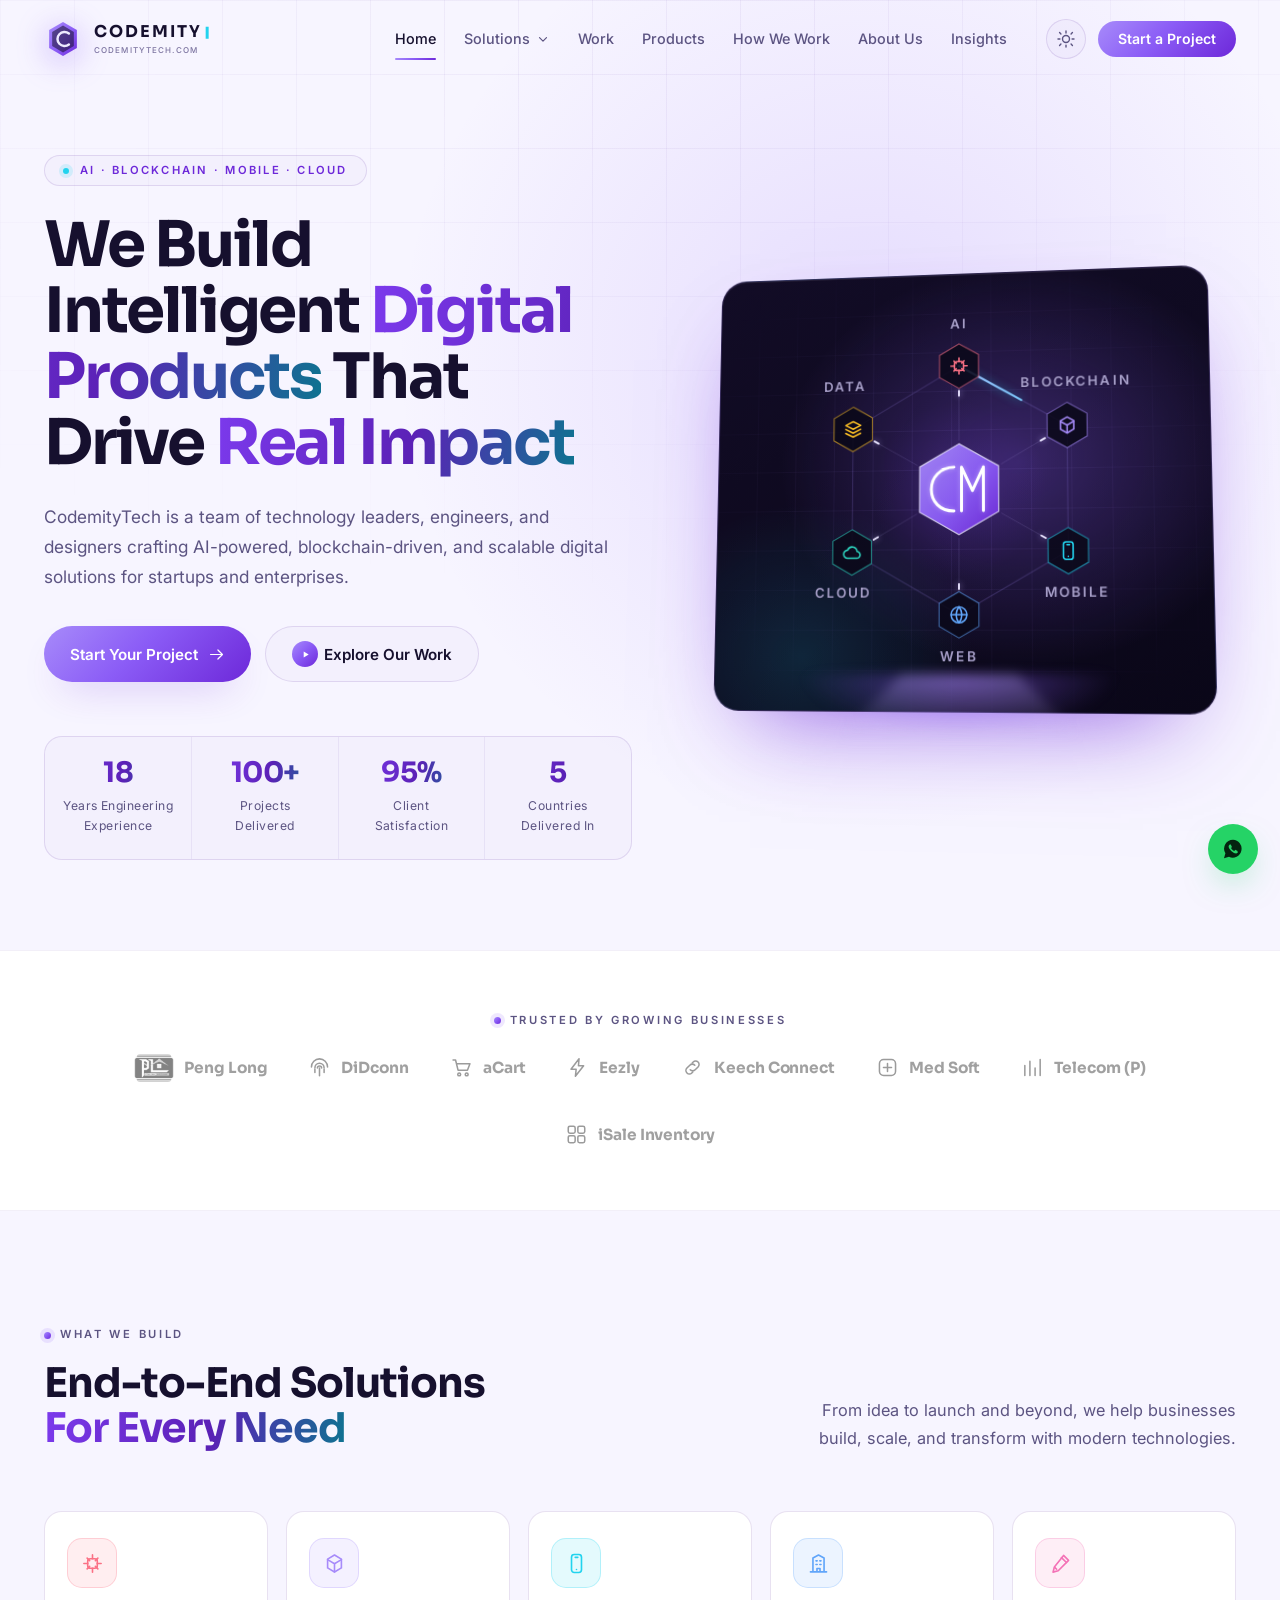
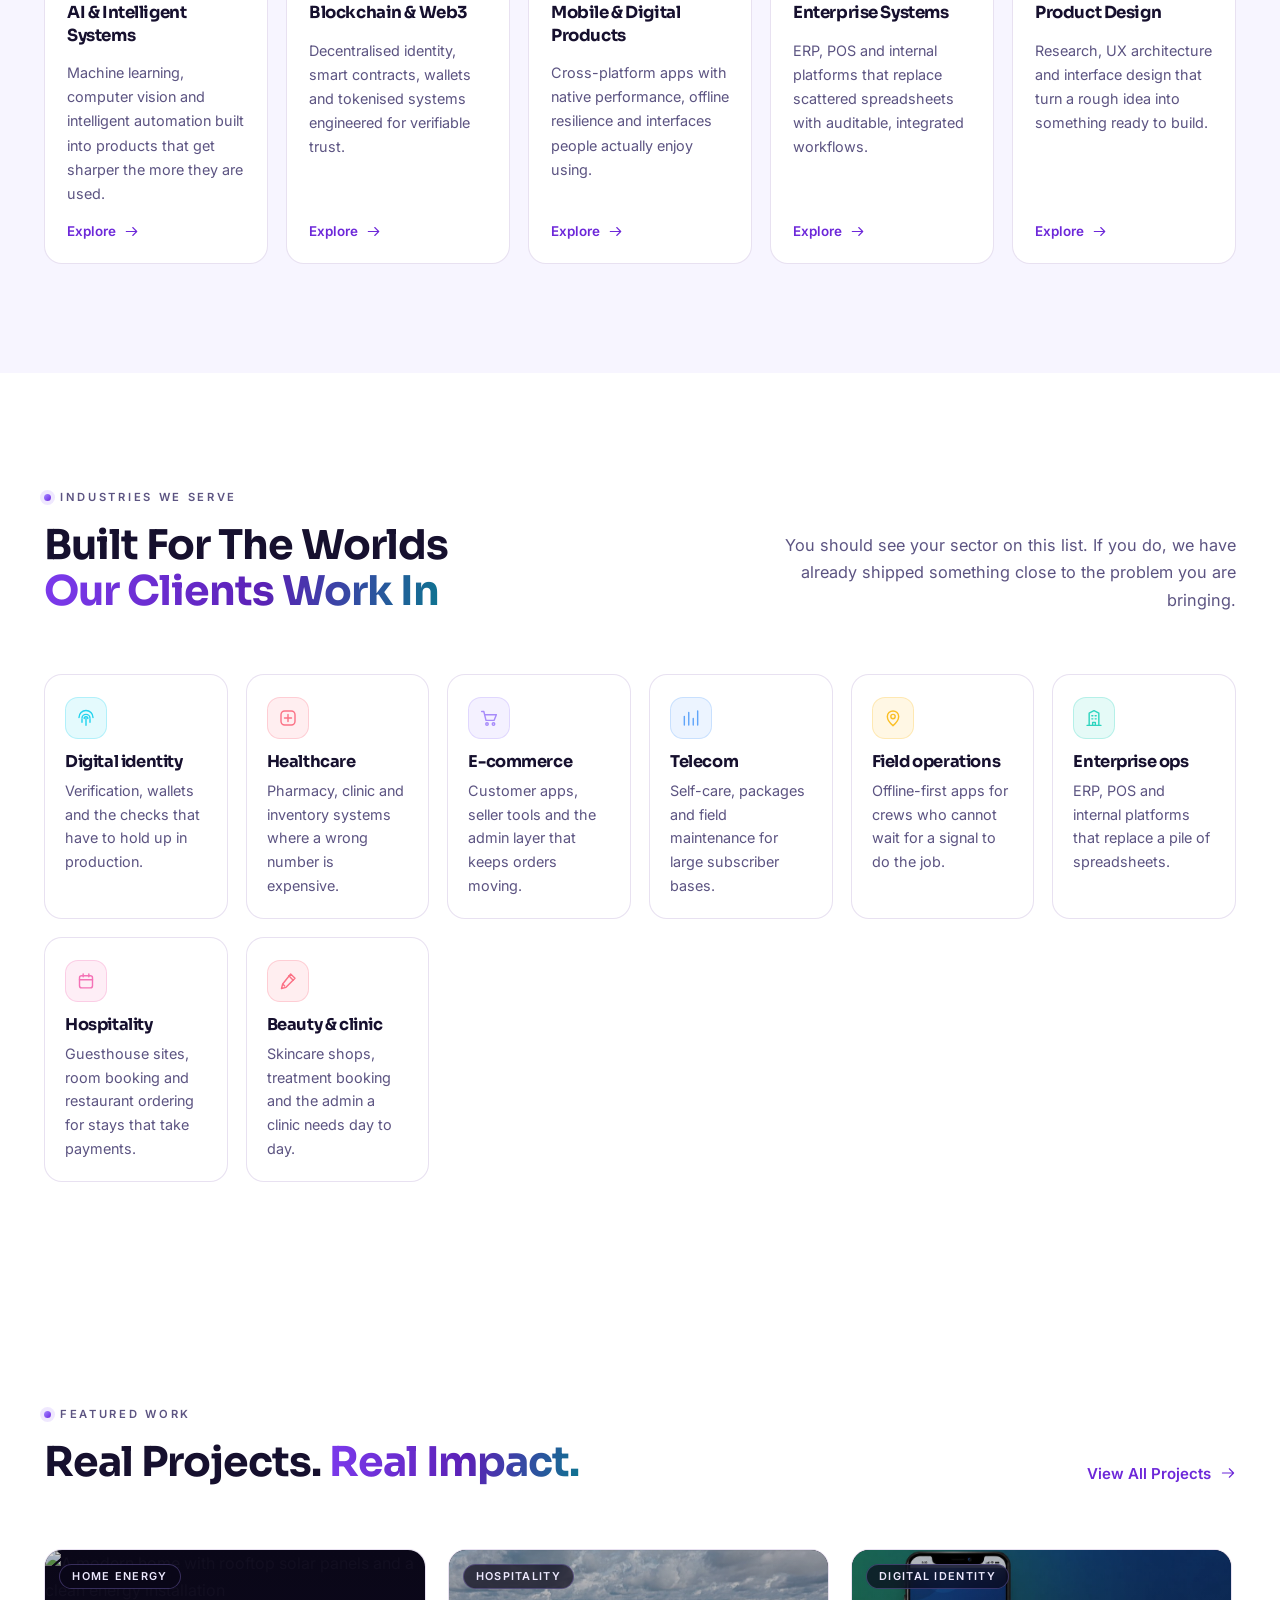
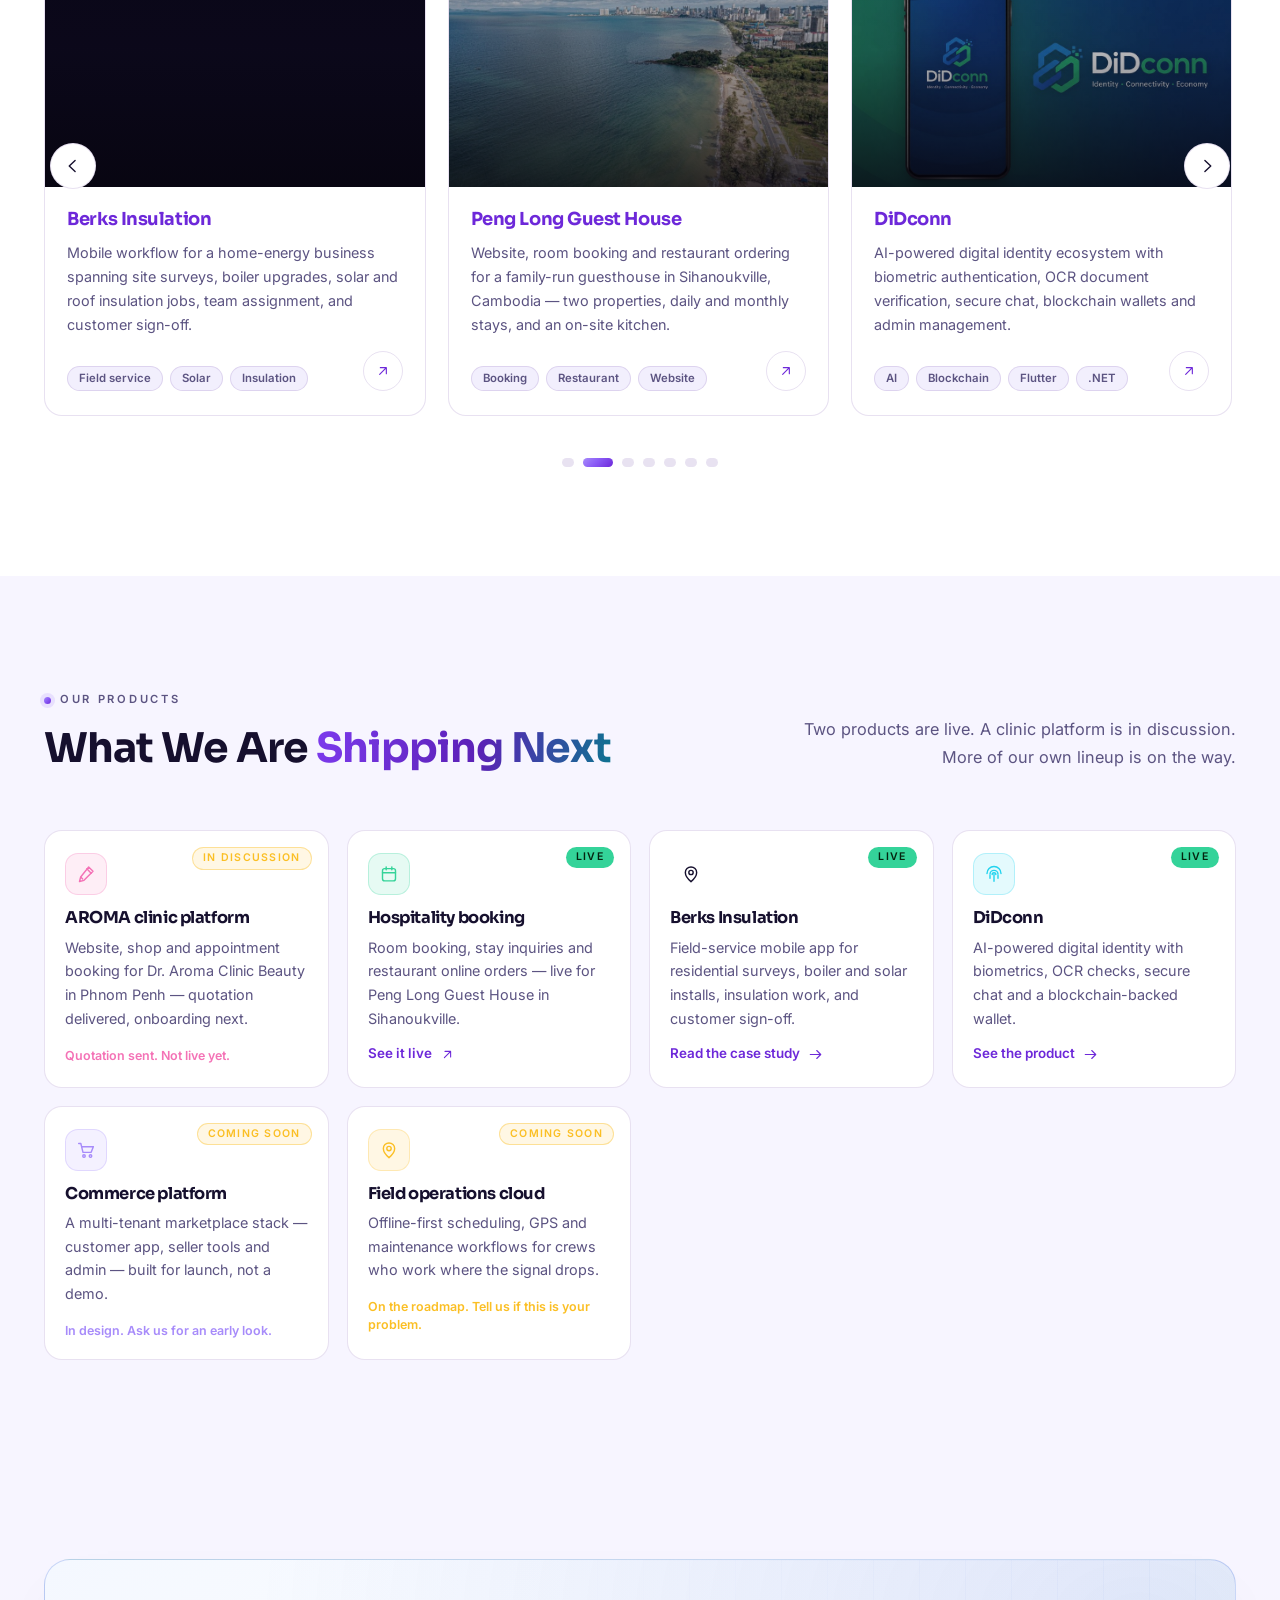
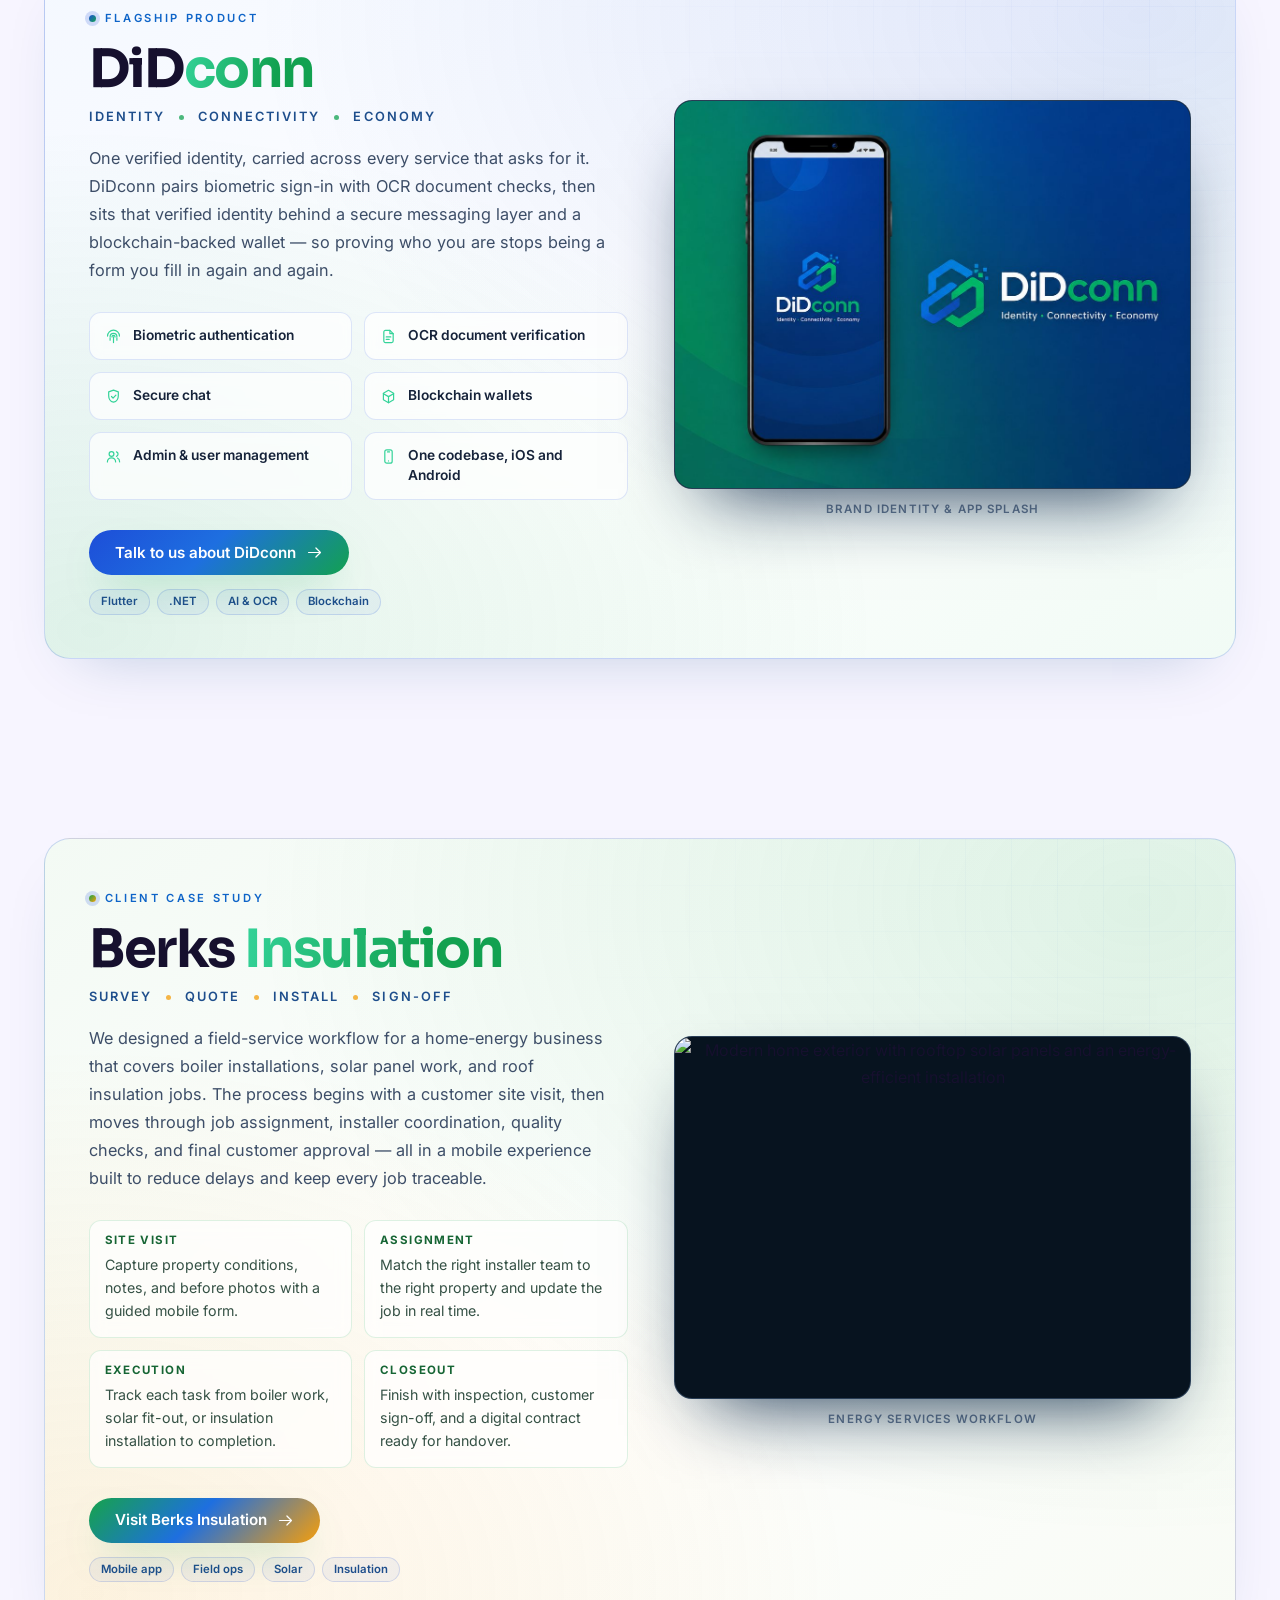
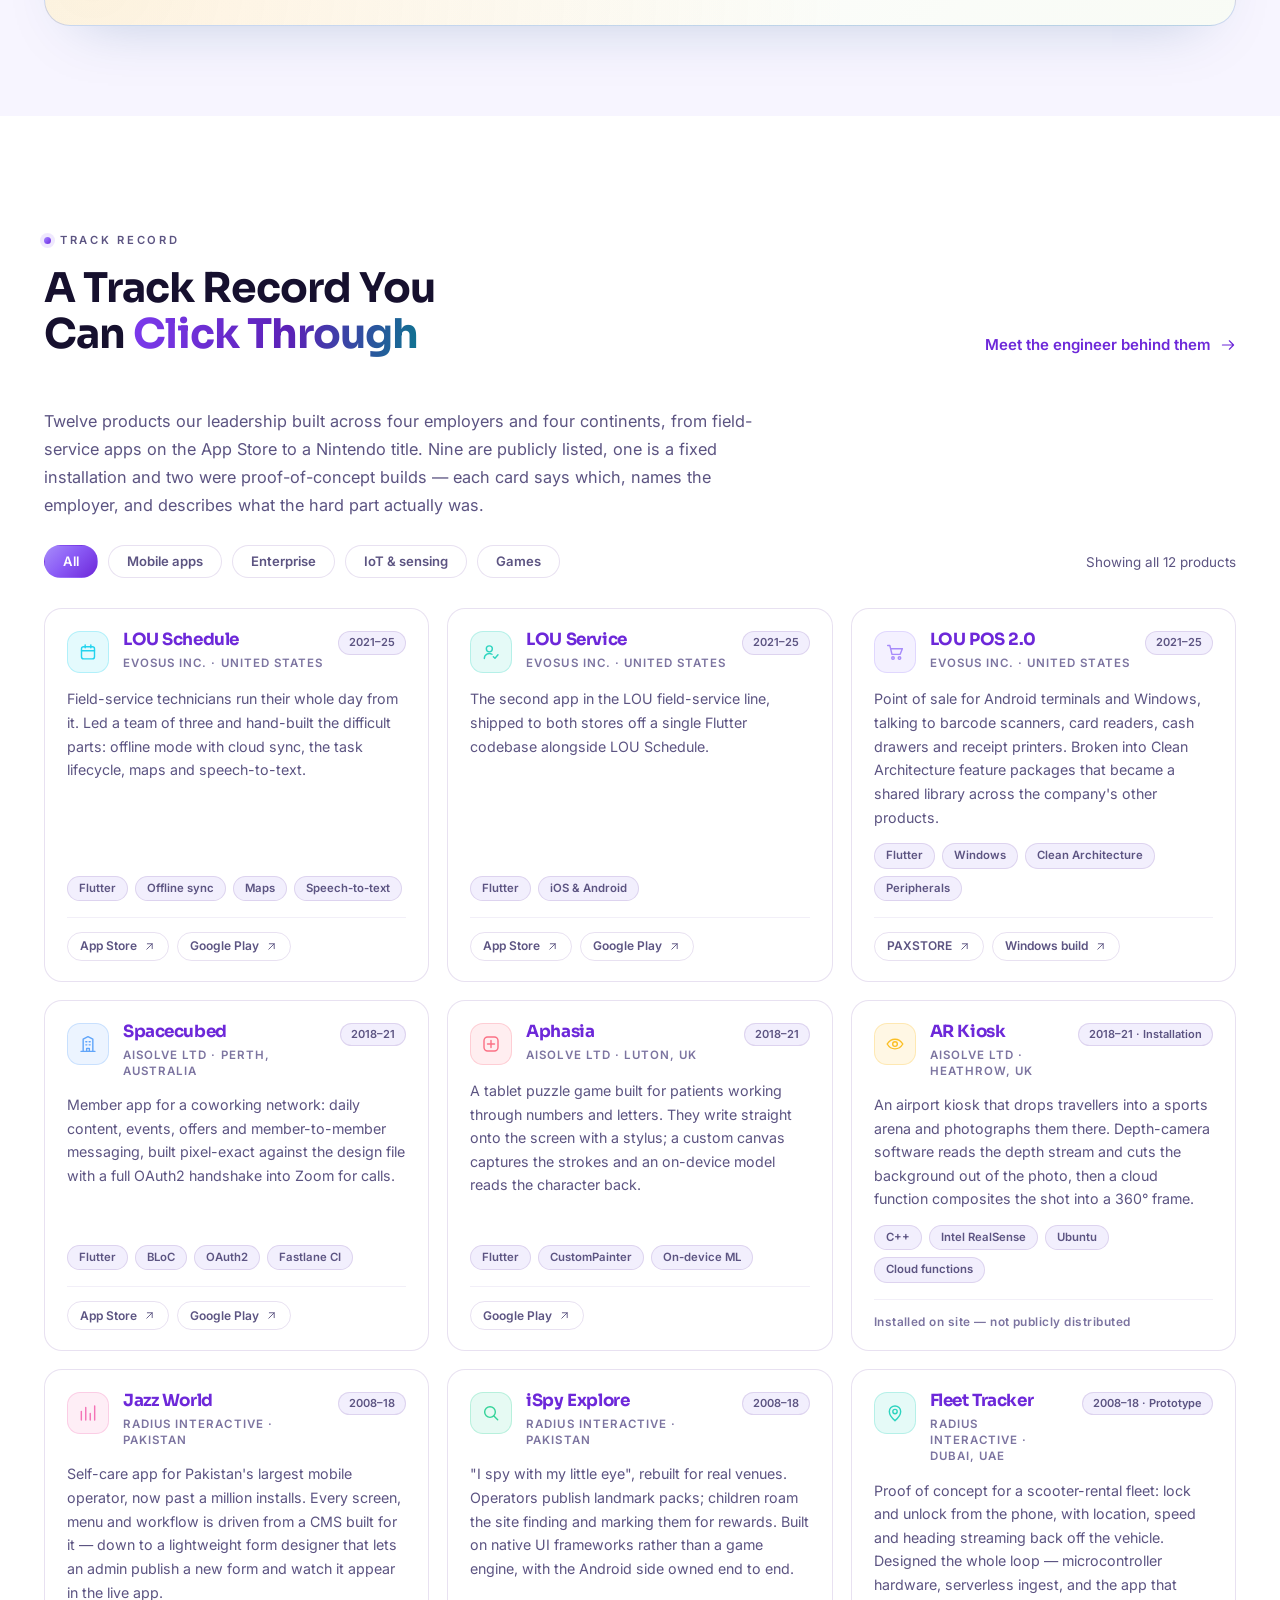
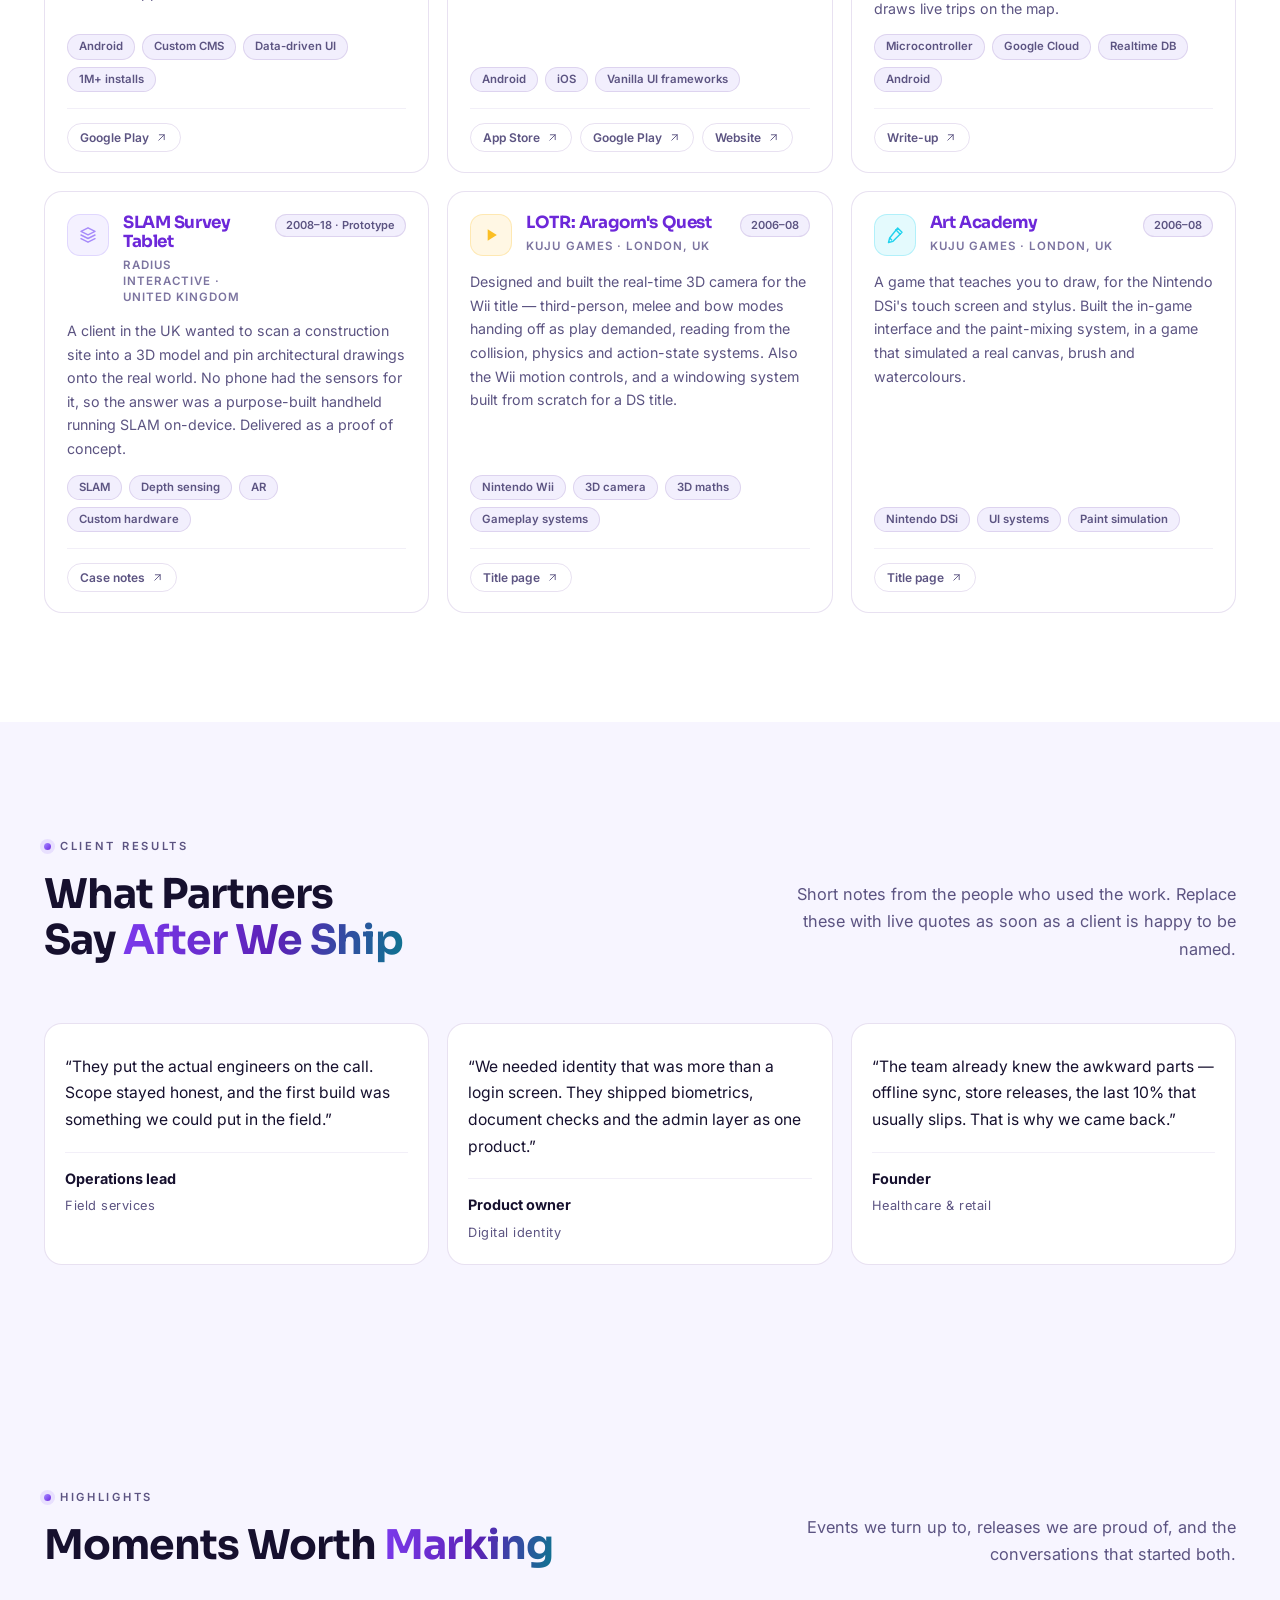
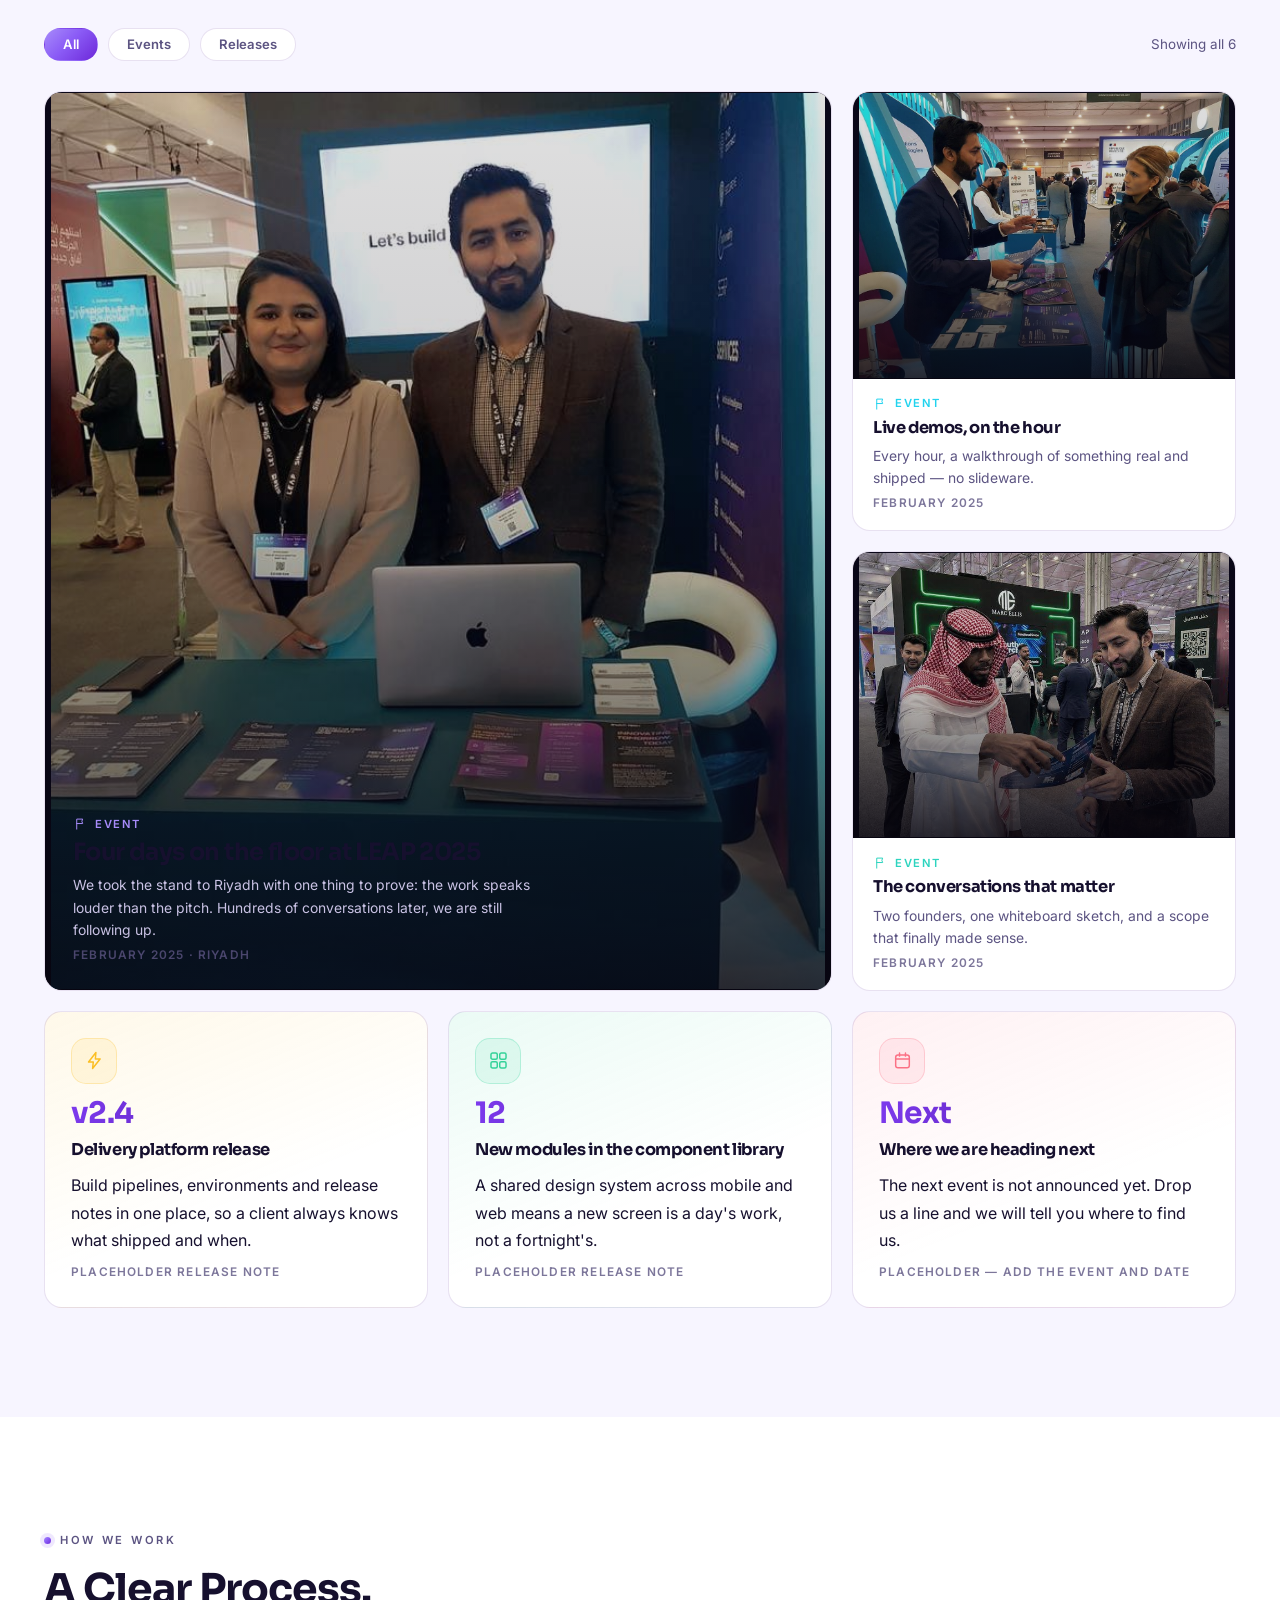
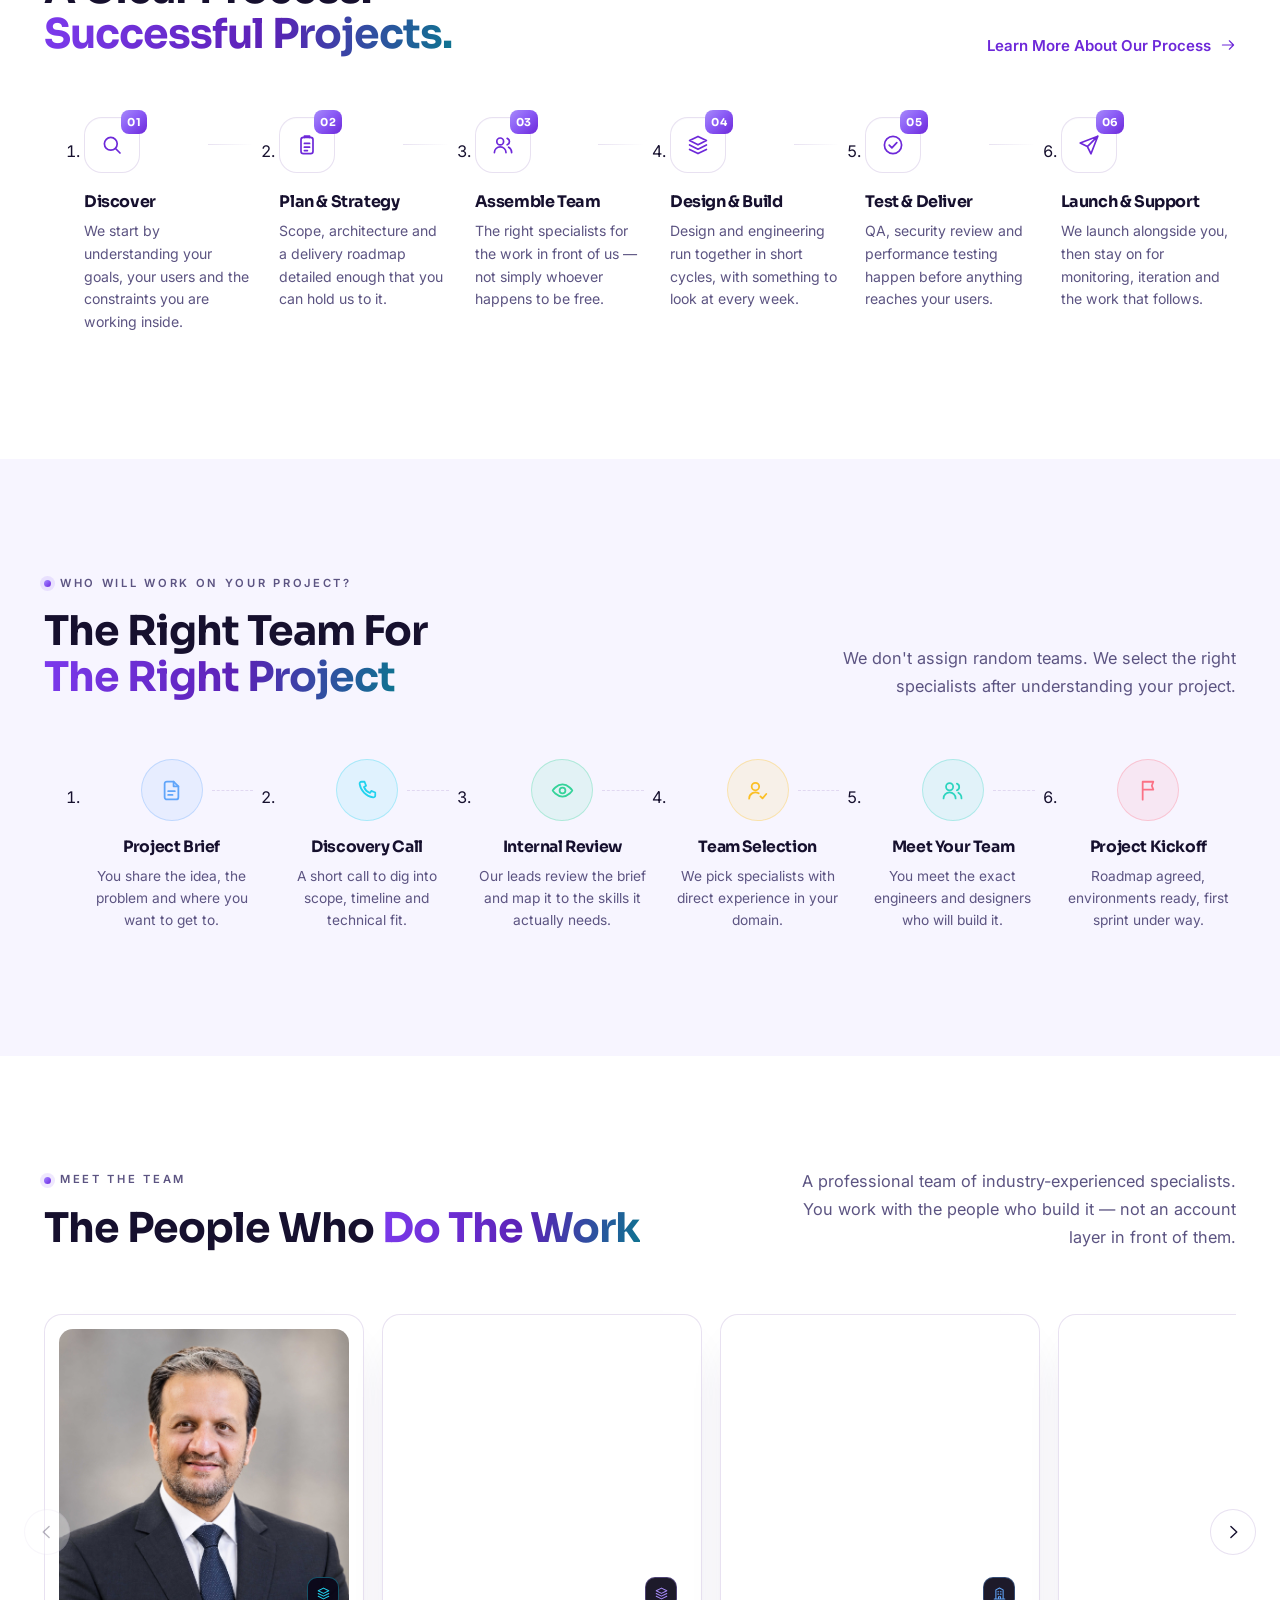
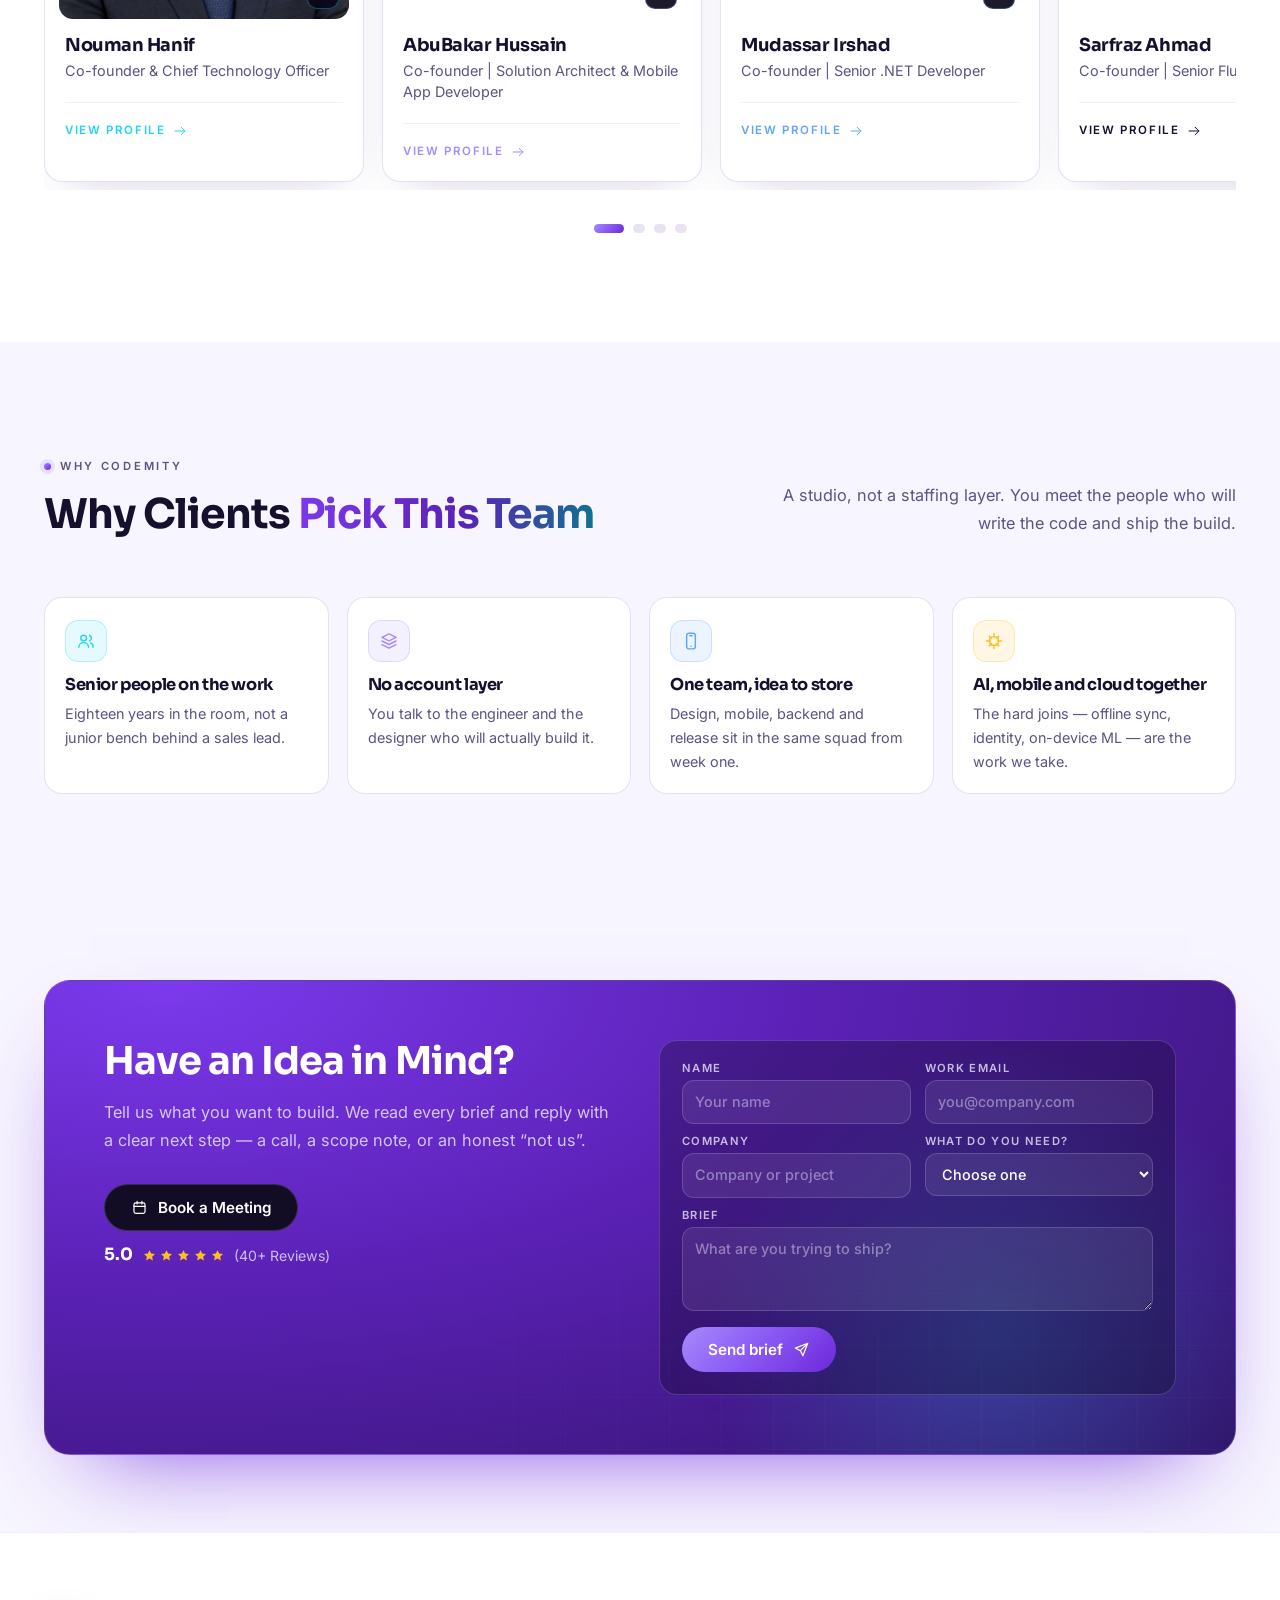
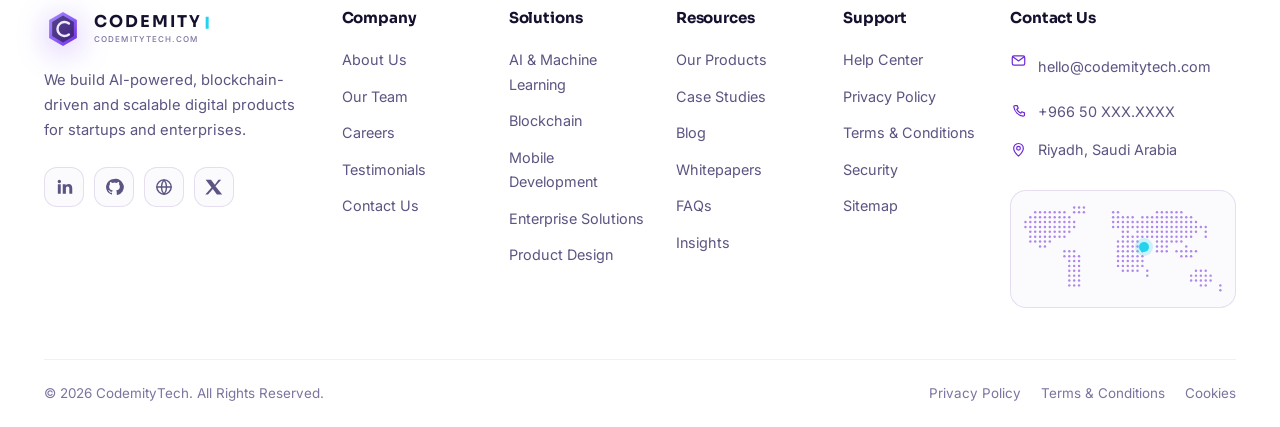
==== index.html @ f6d20ff8 "feat: update featured work slider and content refinements" ====
<!DOCTYPE html>
<html lang="en">

<head>
  <meta charset="utf-8">
  <meta name="viewport" content="width=device-width,initial-scale=1">
  <title>CodemityTech — Intelligent digital products that drive real impact</title>
  <meta name="description"
    content="CodemityTech builds AI-powered, blockchain-driven and scalable digital products for startups and enterprises. Mobile, cloud, enterprise systems and product design.">
  <meta name="theme-color" content="#07050F">
  <meta property="og:title" content="CodemityTech — Code. Craft. Ship.">
  <meta property="og:description"
    content="AI-powered, blockchain-driven and scalable digital products for startups and enterprises.">
  <meta property="og:type" content="website">
  <link rel="icon"
    href="data:image/svg+xml,%3Csvg xmlns='http://www.w3.org/2000/svg' viewBox='0 0 40 40'%3E%3Cpath d='M20 2.2 34.6 10.6v18.8L20 37.8 5.4 29.4V10.6z' fill='%238B5CF6'/%3E%3Cpath d='M26.2 14.2a7.4 7.4 0 1 0 0 11.6' stroke='%23fff' stroke-width='2.6' fill='none' stroke-linecap='round'/%3E%3C/svg%3E">
  <link rel="preconnect" href="https://fonts.googleapis.com">
  <link rel="preconnect" href="https://fonts.gstatic.com" crossorigin>
  <link rel="stylesheet"
    href="https://fonts.googleapis.com/css2?family=Sora:wght@400;600;700&family=Inter:wght@400;500;600;700&display=swap">
  <link rel="stylesheet" href="assets/css/styles.css">
  <script>
    /* Applied before first paint so a saved light theme never flashes dark. */
    try {
      var t = localStorage.getItem("codemity-theme") || localStorage.getItem("nexora-theme");
      if (!t && window.matchMedia && window.matchMedia("(prefers-color-scheme:light)").matches) t = "light";
      if (t === "light") document.documentElement.setAttribute("data-theme", "light");
    } catch (e) { }
  </script>
</head>

<body id="top">
  <!-- ============================================================
     PLACEHOLDERS — everything below is taken from the design
     mock-up and needs to be swapped for real details before launch.
     README.md lists the same items with a bit more context.

     NOT placeholders — these are real, sourced from Nouman Hanif's CV,
     and should not be "cleaned up": the leadership card at the top of
     #people, the whole #products section including every store link,
     the DiDconn name/tagline/banner, and the hero's 18 years stat.
     Every claim in those two regions was checked line-by-line against the
     CVs. Wording is deliberately conservative where the CVs were vague or
     disagreed — please do not "tighten" it back into stronger claims.
     The ONE forward-looking thing there is his title: "Co-founder & CTO"
     is the role at CodemityTech, not a CV fact.

       1.  Brand name .................. "CodemityTech" (header, footer, title, meta, favicon)
       2.  Email ....................... hello@codemitytech.com
       3.  Phone ....................... +966 50 XXX.XXXX   (also the WhatsApp link)
       4.  Address ..................... Riyadh, Saudi Arabia
       5.  Copyright year .............. © 2024
       6.  Head-line stats ............. 100+ / 95% / 8+  (the 18 years is real now)
       7.  Social links ................ all four point at "#"
       8.  Client logos ................ invented names drawn as simple SVG marks. Do
                                         NOT promote the #products clients into this
                                         row — they are the CTO's former employers,
                                         not CodemityTech clients
       9.  Review count ................ 5.0 from 40+ reviews
      10.  Nav items with no page yet ... About Us and Insights point at the real
                                         #people and #highlights sections
      11.  Footer + dropdown links ..... all point at "#" until those pages exist
      12.  Team members ................ the six names, roles, one-liners and social
                                         links BELOW the leadership card in #people
      13.  Team portraits .............. assets/img/team/*.jpg are generated monogram
                                         tiles, not photographs (Nouman's included)
      14.  Highlight notes ............. the three text cards in #highlights (v2.4,
                                         12 modules, "Where we are heading next")
      15.  Highlight captions .......... the three LEAP 2025 photos are real, but every
                                         caption is marked "placeholder caption"
     ============================================================ -->

  <a class="skip" href="#main">Skip to content</a>

  <!-- icon sprite: one definition, referenced everywhere with <use> -->
  <svg aria-hidden="true" focusable="false" width="0" height="0" style="position:absolute;overflow:hidden">
    <defs>
      <linearGradient id="bm" x1="0" y1="0" x2="1" y2="1">
        <stop offset="0" stop-color="#A78BFA" />
        <stop offset=".55" stop-color="#8B5CF6" />
        <stop offset="1" stop-color="#6D28D9" />
      </linearGradient>
      <linearGradient id="ag" x1="0" y1="0" x2="1" y2="1">
        <stop offset="0" stop-color="#C4B5FD" />
        <stop offset="1" stop-color="#22D3EE" />
      </linearGradient>
      <radialGradient id="cg">
        <stop offset="0" stop-color="#A78BFA" stop-opacity=".85" />
        <stop offset=".55" stop-color="#7C3AED" stop-opacity=".35" />
        <stop offset="1" stop-color="#6D28D9" stop-opacity="0" />
      </radialGradient>
    </defs>

    <symbol id="i-logo" viewBox="0 0 40 40">
      <path d="M20 2.2 34.6 10.6v18.8L20 37.8 5.4 29.4V10.6L20 2.2Z" fill="url(#bm)" />
      <path d="M20 5.9 31.4 12.5v14.9L20 34.1 8.6 27.4V12.5L20 5.9Z" fill="#0A0718" opacity=".5" />
      <path d="M26.2 14.2a7.4 7.4 0 1 0 0 11.6" fill="none" stroke="#EDE9FE" stroke-width="2.6" stroke-linecap="round" />
    </symbol>

    <symbol id="i-chev-down" viewBox="0 0 24 24">
      <path d="m6 9.5 6 6 6-6" />
    </symbol>
    <symbol id="i-chev-left" viewBox="0 0 24 24">
      <path d="m14.5 5.5-7 6.5 7 6.5" />
    </symbol>
    <symbol id="i-chev-right" viewBox="0 0 24 24">
      <path d="m9.5 5.5 7 6.5-7 6.5" />
    </symbol>
    <symbol id="i-arrow-right" viewBox="0 0 24 24">
      <path d="M3.6 12h16.8m-6.4-6.4L20.4 12l-6.4 6.4" />
    </symbol>
    <symbol id="i-arrow-ur" viewBox="0 0 24 24">
      <path d="M7 17 17 7M8 7h9v9" />
    </symbol>
    <symbol id="i-arrow-up" viewBox="0 0 24 24">
      <path d="M12 20.4V4.6m-6.4 6.4L12 4.6l6.4 6.4" />
    </symbol>
    <symbol id="i-menu" viewBox="0 0 24 24">
      <path d="M3.6 7h16.8M3.6 12h16.8M3.6 17h16.8" />
    </symbol>
    <symbol id="i-close" viewBox="0 0 24 24">
      <path d="m6 6 12 12M18 6 6 18" />
    </symbol>
    <symbol id="i-moon" viewBox="0 0 24 24">
      <path d="M20.6 14.7A8.7 8.7 0 0 1 9.3 3.4a8.7 8.7 0 1 0 11.3 11.3Z" />
    </symbol>
    <symbol id="i-sun" viewBox="0 0 24 24">
      <circle cx="12" cy="12" r="4.2" />
      <path
        d="M12 2.4v2.3M12 19.3v2.3M4.3 4.3l1.6 1.6M18.1 18.1l1.6 1.6M2.4 12h2.3M19.3 12h2.3M4.3 19.7l1.6-1.6M18.1 5.9l1.6-1.6" />
    </symbol>
    <symbol id="i-play" viewBox="0 0 24 24">
      <path d="M8 5.2v13.6L19 12 8 5.2Z" fill="currentColor" stroke="none" />
    </symbol>
    <symbol id="i-star" viewBox="0 0 24 24">
      <path d="m12 3.4 2.7 5.4 6 .9-4.4 4.2 1.1 5.9-5.4-2.9-5.4 2.9 1.1-5.9L3.3 9.7l6-.9Z" fill="currentColor"
        stroke="none" />
    </symbol>

    <symbol id="i-ai" viewBox="0 0 24 24">
      <rect x="7" y="7" width="10" height="10" rx="2.6" />
      <path d="M12 3v4M12 17v4M3 12h4M17 12h4M6.4 6.4 9 9M17.6 6.4 15 9M6.4 17.6 9 15M17.6 17.6 15 15" />
    </symbol>
    <symbol id="i-chain" viewBox="0 0 24 24">
      <path d="M12 3.2 19.2 7.4v9.2L12 20.8 4.8 16.6V7.4L12 3.2Z" />
      <path d="M12 12.2 19.2 8M12 12.2 4.8 8M12 12.2v8.6" />
    </symbol>
    <symbol id="i-mobile" viewBox="0 0 24 24">
      <rect x="6.8" y="2.6" width="10.4" height="18.8" rx="2.8" />
      <path d="M10.6 5.6h2.8M12 18.2h.01" />
    </symbol>
    <symbol id="i-building" viewBox="0 0 24 24">
      <path
        d="M3.6 20.8h16.8M6.2 20.8V6.2L12 3.2l5.8 3v14.6M9.4 9.2h1.2M13.4 9.2h1.2M9.4 13h1.2M13.4 13h1.2M10.4 20.8v-3.6h3.2v3.6" />
    </symbol>
    <symbol id="i-brush" viewBox="0 0 24 24">
      <path d="M15.2 3.6 20.4 8.8 9.6 19.6l-5.4 1.4 1.4-5.4L15.2 3.6Z" />
      <path d="m13 5.8 5.2 5.2M6 16l2 2" />
    </symbol>
    <symbol id="i-cloud" viewBox="0 0 24 24">
      <path d="M7.2 18.4h9.9a3.7 3.7 0 0 0 .5-7.4 5.5 5.5 0 0 0-10.6-1.5 4.4 4.4 0 0 0 .2 8.9Z" />
    </symbol>
    <symbol id="i-shield" viewBox="0 0 24 24">
      <path d="M12 3 5.2 5.5v5.3c0 4.3 2.9 8.2 6.8 9.2 3.9-1 6.8-4.9 6.8-9.2V5.5L12 3Z" />
      <path d="m9.2 12 2.2 2.2 4-4.2" />
    </symbol>
    <symbol id="i-search" viewBox="0 0 24 24">
      <circle cx="10.8" cy="10.8" r="6.4" />
      <path d="m15.5 15.5 4.5 4.5" />
    </symbol>
    <symbol id="i-clipboard" viewBox="0 0 24 24">
      <rect x="6" y="4.4" width="12" height="16.2" rx="2.4" />
      <path d="M9.4 4.4V3.2h5.2v1.2M9.4 10.4h5.2M9.4 14.2h5.2M9.4 17.6h3" />
    </symbol>
    <symbol id="i-users" viewBox="0 0 24 24">
      <circle cx="9.2" cy="8.4" r="3.4" />
      <path d="M3.4 19.6a5.8 5.8 0 0 1 11.6 0" />
      <path d="M16.2 5.4a3.4 3.4 0 0 1 0 6.4M17.6 14.2a5.8 5.8 0 0 1 3 5.4" />
    </symbol>
    <symbol id="i-layers" viewBox="0 0 24 24">
      <path d="m12 3.4 8.4 4.2L12 11.8 3.6 7.6 12 3.4Z" />
      <path d="m3.6 12 8.4 4.2L20.4 12M3.6 16.4l8.4 4.2 8.4-4.2" />
    </symbol>
    <symbol id="i-check-circle" viewBox="0 0 24 24">
      <circle cx="12" cy="12" r="8.6" />
      <path d="m8.2 12.2 2.7 2.7 4.9-5.2" />
    </symbol>
    <symbol id="i-send" viewBox="0 0 24 24">
      <path d="M20.8 3.2 10.4 13.6M20.8 3.2 14 20.8l-3.6-7.2-7.2-3.6 17.6-6.8Z" />
    </symbol>
    <symbol id="i-flag" viewBox="0 0 24 24">
      <path d="M6.4 20.8V3.6h10.2l-1.4 3.8 1.4 3.8H6.4" />
    </symbol>
    <symbol id="i-file" viewBox="0 0 24 24">
      <path d="M14 3.4H7.6a2.2 2.2 0 0 0-2.2 2.2v12.8a2.2 2.2 0 0 0 2.2 2.2h8.8a2.2 2.2 0 0 0 2.2-2.2V8L14 3.4Z" />
      <path d="M14 3.4V8h4.6M8.8 12.6h6.4M8.8 16.2h4.2" />
    </symbol>
    <symbol id="i-phone" viewBox="0 0 24 24">
      <path
        d="M7.2 3.6h2.9l1.5 3.8-2 1.3a10.5 10.5 0 0 0 5.7 5.7l1.3-2 3.8 1.5v2.9a1.8 1.8 0 0 1-2 1.8A15.6 15.6 0 0 1 5.4 5.6a1.8 1.8 0 0 1 1.8-2Z" />
    </symbol>
    <symbol id="i-eye" viewBox="0 0 24 24">
      <path d="M2.6 12S6.2 6.2 12 6.2 21.4 12 21.4 12 17.8 17.8 12 17.8 2.6 12 2.6 12Z" />
      <circle cx="12" cy="12" r="2.8" />
    </symbol>
    <symbol id="i-user-check" viewBox="0 0 24 24">
      <circle cx="10" cy="8.2" r="3.6" />
      <path d="M4 19.8a6 6 0 0 1 9.2-5.1" />
      <path d="m14.8 17.6 2 2 3.6-4.2" />
    </symbol>
    <symbol id="i-calendar" viewBox="0 0 24 24">
      <rect x="4.2" y="5.6" width="15.6" height="14.6" rx="2.6" />
      <path d="M8.6 3.4v3.6M15.4 3.4v3.6M4.2 10.4h15.6" />
    </symbol>
    <symbol id="i-mail" viewBox="0 0 24 24">
      <rect x="3.2" y="5.4" width="17.6" height="13.2" rx="2.4" />
      <path d="m4.4 7 7.6 5.6L19.6 7" />
    </symbol>
    <symbol id="i-pin" viewBox="0 0 24 24">
      <path d="M12 21.2s6.8-5.6 6.8-10.9a6.8 6.8 0 1 0-13.6 0C5.2 15.6 12 21.2 12 21.2Z" />
      <circle cx="12" cy="10.2" r="2.6" />
    </symbol>
    <symbol id="i-fingerprint" viewBox="0 0 24 24">
      <path
        d="M3.6 11.4a8.4 8.4 0 0 1 16.8 0M7.2 12.4a4.8 4.8 0 0 1 9.6 0M9.8 12.6a2.2 2.2 0 0 1 4.4 0M12 12.6v8M7.2 13.6v3.6M16.8 13.6v3.6" />
    </symbol>
    <symbol id="i-cart" viewBox="0 0 24 24">
      <circle cx="9.6" cy="19.2" r="1.5" />
      <circle cx="17.4" cy="19.2" r="1.5" />
      <path d="M3.2 4.2h2.6l2.6 10.6h9.8L20.8 8H7.4" />
    </symbol>
    <symbol id="i-bolt" viewBox="0 0 24 24">
      <path d="M13.6 2.8 5.2 13.8h5.4l-.8 7.4 8.6-11h-5.4l.6-7.4Z" />
    </symbol>
    <symbol id="i-link" viewBox="0 0 24 24">
      <path d="M9.6 14.4a3.6 3.6 0 0 0 5.2 0l3-3a3.6 3.6 0 0 0-5.1-5.1l-1 1" />
      <path d="M14.4 9.6a3.6 3.6 0 0 0-5.2 0l-3 3a3.6 3.6 0 0 0 5.1 5.1l1-1" />
    </symbol>
    <symbol id="i-health" viewBox="0 0 24 24">
      <rect x="3.6" y="3.6" width="16.8" height="16.8" rx="4.4" />
      <path d="M12 7.8v8.4M7.8 12h8.4" />
    </symbol>
    <symbol id="i-signal" viewBox="0 0 24 24">
      <path d="M4 20.4V10M9.3 20.4V5.4M14.7 20.4v-7.8M20 20.4V3.6" />
    </symbol>
    <symbol id="i-boxes" viewBox="0 0 24 24">
      <rect x="3.4" y="3.4" width="7.2" height="7.2" rx="1.8" />
      <rect x="13.4" y="3.4" width="7.2" height="7.2" rx="1.8" />
      <rect x="3.4" y="13.4" width="7.2" height="7.2" rx="1.8" />
      <rect x="13.4" y="13.4" width="7.2" height="7.2" rx="1.8" />
    </symbol>

    <symbol id="i-linkedin" viewBox="0 0 24 24">
      <path
        d="M4.6 8.6h3.5V20H4.6V8.6ZM6.4 3.4a2 2 0 1 1 0 4.1 2 2 0 0 1 0-4.1ZM10.5 8.6H14v1.7c.5-1 1.8-2 3.6-2 2.6 0 4.3 1.7 4.3 5.1V20h-3.5v-6c0-1.5-.6-2.6-2-2.6-1.1 0-1.7.7-2 1.4-.1.3-.1.7-.1 1V20h-3.8V8.6Z"
        fill="currentColor" stroke="none" />
    </symbol>
    <symbol id="i-github" viewBox="0 0 24 24">
      <path
        d="M12 2.4a9.6 9.6 0 0 0-3 18.7c.5.1.6-.2.6-.5v-1.8c-2.6.6-3.2-1.2-3.2-1.2-.4-1.1-1.1-1.4-1.1-1.4-.9-.6.1-.6.1-.6 1 .1 1.5 1 1.5 1 .9 1.6 2.4 1.1 3 .9.1-.7.4-1.2.7-1.4-2.2-.3-4.4-1.1-4.4-4.7 0-1 .4-1.9 1-2.6-.1-.3-.4-1.3.1-2.7 0 0 .8-.3 2.8 1a9.2 9.2 0 0 1 5 0c1.9-1.3 2.8-1 2.8-1 .5 1.4.2 2.4.1 2.7.6.7 1 1.6 1 2.6 0 3.6-2.2 4.4-4.4 4.7.4.4.7 1.1.7 2.2v2.8c0 .3.1.6.7.5A9.6 9.6 0 0 0 12 2.4Z"
        fill="currentColor" stroke="none" />
    </symbol>
    <symbol id="i-globe" viewBox="0 0 24 24">
      <circle cx="12" cy="12" r="8.6" />
      <path d="M3.4 12h17.2" />
      <path d="M12 3.4a13.4 13.4 0 0 1 0 17.2 13.4 13.4 0 0 1 0-17.2Z" />
    </symbol>
    <symbol id="i-stack" viewBox="0 0 24 24">
      <path d="M18.6 15.4v4H5.4v-4" />
      <path d="M8.4 15.2h7.6M8.7 12.1l7.4 1.5M9.6 9.1l7 2.7M11.1 6.2l6.3 3.7M13.6 3.8l4.8 5.1" />
    </symbol>
    <symbol id="i-award" viewBox="0 0 24 24">
      <circle cx="12" cy="9" r="5.4" />
      <path d="m8.6 13.6-1.4 6.8 4.8-2.6 4.8 2.6-1.4-6.8" />
    </symbol>
    <symbol id="i-x" viewBox="0 0 24 24">
      <path d="M17.4 3.2h3.2l-6.9 7.8L21.8 21h-6.3l-4.9-6.5L4.8 21H1.6l7.4-8.4L2 3.2h6.4l4.6 6.1 4.4-6.1Z"
        fill="currentColor" stroke="none" />
    </symbol>
    <symbol id="i-whatsapp" viewBox="0 0 24 24">
      <path
        d="M12 2.8a8.9 8.9 0 0 0-7.6 13.5L3 21.2l5-1.4A8.9 8.9 0 1 0 12 2.8Zm4.9 12.4c-.2.6-1.2 1.2-1.7 1.2-.4 0-1 0-2.6-.7a10.4 10.4 0 0 1-4.2-3.9c-.5-.9-.8-1.7-.8-2.3 0-.7.4-1.4.9-1.7.2-.2.4-.2.6-.2h.4c.3 0 .4.1.5.5l.8 1.7c.1.2 0 .4-.1.5l-.4.5c-.2.2-.2.3 0 .6.3.5.8 1.1 1.3 1.6.6.5 1 .7 1.4.9.2.1.4 0 .5-.1l.6-.8c.2-.2.3-.2.5-.1l1.6.8c.3.1.4.2.4.4.1.2 0 .6-.2.9Z"
        fill="currentColor" stroke="none" />
    </symbol>
    <symbol id="i-dribbble" viewBox="0 0 24 24">
      <circle cx="12" cy="12" r="9" />
      <path
        d="M19.1 14.5c-3.1-.7-6.2-.3-8.8.8-.7-1.4-1.3-2.9-1.8-4.4 2.8-1.2 6.4-1.6 9.8-.3M4.9 14.5c2.6-.9 5.3-1.4 8.2-1.3.4 1.2.9 2.4 1.5 3.5-3.3 2.1-7.2 2.3-9.7 1.2M12 3a9 9 0 0 0-6.4 2.7c2.5 1.7 5.6 2.7 8.9 2.7 1.1 0 2.2-.1 3.2-.4A9 9 0 0 0 12 3Z" />
    </symbol>
    <symbol id="i-behance" viewBox="0 0 24 24">
      <path
        d="M8.4 12.3c1.2-.5 1.9-1.5 1.9-2.9 0-2.3-1.8-3.4-4.2-3.4H1.5v12h4.8c2.6 0 4.6-1.3 4.6-3.8 0-1.2-.6-2.2-1.7-2.7l-.8.8Zm-4-4.2h1.6c1.1 0 1.9.5 1.9 1.5 0 1.1-.8 1.6-1.9 1.6H4.4V8.1Zm1.8 7.8H4.4v-3.4h1.8c1.3 0 2.1.6 2.1 1.7 0 1.1-.8 1.7-2.1 1.7Zm11-4.7c-2.3 0-3.9 1.8-3.9 4.3 0 2.6 1.7 4.3 4.1 4.3 1.8 0 3-1 3.5-2.2h-2.1c-.3.5-.8.7-1.4.7-1 0-1.7-.6-1.8-1.6h5.6c.1-.4.1-.7.1-1 0-2.6-1.6-4.5-4.1-4.5Zm-1.7 3.5c.2-.9.8-1.5 1.7-1.5s1.5.6 1.7 1.5h-3.4ZM15.4 6.7h3.6v1.4h-3.6z"
        fill="currentColor" stroke="none" />
    </symbol>
  </svg>

  <header class="hdr" id="hdr">
    <div class="wrap hdr-in">
      <a class="brand" href="#top" aria-label="CodemityTech — home">
        <svg class="brand-mark" viewBox="0 0 40 40" aria-hidden="true">
          <use href="#i-logo" />
        </svg>
        <span>
          <span class="brand-name">Codemity</span>
          <span class="brand-tag">CodemityTech.com</span>
        </span>
      </a>

      <button class="burger" id="burger" aria-label="Open menu" aria-expanded="false" aria-controls="nav">
        <svg class="ic" viewBox="0 0 24 24" aria-hidden="true">
          <use href="#i-menu" />
        </svg>
      </button>

      <nav class="nav" id="nav" aria-label="Main">
        <ul class="nav-list">
          <li><a class="nav-link active" href="#top" data-spy>Home</a></li>
          <li class="nav-item" id="drop-item">
            <a class="nav-link" href="#solutions" id="drop-btn" aria-expanded="false" aria-controls="drop-menu"
              data-spy>
              Solutions
              <svg class="ic" viewBox="0 0 24 24" aria-hidden="true">
                <use href="#i-chev-down" />
              </svg>
            </a>
            <div class="drop" id="drop-menu">
              <a href="#didconn"><svg class="ic" viewBox="0 0 24 24" aria-hidden="true">
                  <use href="#i-fingerprint" />
                </svg>DiDconn — Digital Identity</a>
              <a href="#solutions"><svg class="ic" viewBox="0 0 24 24" aria-hidden="true">
                  <use href="#i-ai" />
                </svg>AI &amp; Intelligent Systems</a>
              <a href="#solutions"><svg class="ic" viewBox="0 0 24 24" aria-hidden="true">
                  <use href="#i-chain" />
                </svg>Blockchain &amp; Web3</a>
              <a href="#solutions"><svg class="ic" viewBox="0 0 24 24" aria-hidden="true">
                  <use href="#i-mobile" />
                </svg>Mobile &amp; Digital Products</a>
              <a href="#solutions"><svg class="ic" viewBox="0 0 24 24" aria-hidden="true">
                  <use href="#i-building" />
                </svg>Enterprise Systems</a>
              <a href="#solutions"><svg class="ic" viewBox="0 0 24 24" aria-hidden="true">
                  <use href="#i-brush" />
                </svg>Product Design</a>
            </div>
          </li>
          <li><a class="nav-link" href="#work" data-spy>Work</a></li>
          <!-- was a second "Expertise" link pointing at #solutions, i.e. the same
             target as the Solutions parent above it. Repointed to the products
             section, which had no route into it. -->
          <li><a class="nav-link" href="#our-products" data-spy>Products</a></li>
          <li><a class="nav-link" href="#process" data-spy>How We Work</a></li>
          <li><a class="nav-link" href="#people" data-spy>About Us</a></li>
          <li><a class="nav-link" href="#highlights" data-spy>Insights</a></li>
        </ul>
        <div class="nav-tools">
          <button class="theme-btn" id="theme" aria-label="Switch colour theme">
            <svg class="ic ic-moon" viewBox="0 0 24 24" aria-hidden="true">
              <use href="#i-moon" />
            </svg>
            <svg class="ic ic-sun" viewBox="0 0 24 24" aria-hidden="true">
              <use href="#i-sun" />
            </svg>
          </button>
          <a class="btn btn-primary btn-sm" href="#cta">Start a Project</a>
        </div>
      </nav>
    </div>
  </header>

  <main id="main">

    <!-- ================= HERO ================= -->
    <section class="hero">
      <div class="wrap hero-in">
        <div class="hero-copy">
          <span class="pill"><span class="dot"></span>AI · Blockchain · Mobile · Cloud</span>
          <h1>We Build Intelligent <span class="grad">Digital Products</span> That Drive <span class="grad">Real
              Impact</span></h1>
          <p class="hero-sub">CodemityTech is a team of technology leaders, engineers, and designers crafting AI-powered,
            blockchain-driven, and scalable digital solutions for startups and enterprises.</p>
          <div class="hero-btns">
            <a class="btn btn-primary" href="#cta">Start Your Project
              <svg class="ic" viewBox="0 0 24 24" aria-hidden="true">
                <use href="#i-arrow-right" />
              </svg>
            </a>
            <a class="btn btn-ghost btn-play" href="#work">
              <span class="pb"><svg class="ic" viewBox="0 0 24 24" aria-hidden="true">
                  <use href="#i-play" />
                </svg></span>
              Explore Our Work
            </a>
          </div>

          <div class="stats">
            <div class="stat">
              <span class="stat-n grad"><span data-count="18">18</span></span>
              <span class="stat-l">Years Engineering Experience</span>
            </div>
            <div class="stat">
              <span class="stat-n grad"><span data-count="100">100</span>+</span>
              <span class="stat-l">Projects Delivered</span>
            </div>
            <div class="stat">
              <span class="stat-n grad"><span data-count="95">95</span>%</span>
              <span class="stat-l">Client Satisfaction</span>
            </div>
            <div class="stat">
              <span class="stat-n grad"><span data-count="5">5</span></span>
              <span class="stat-l">Countries Delivered In</span>
            </div>
          </div>
        </div>

        <!-- signature graphic: six disciplines chained around one core.
         Pure SVG + CSS, no image file. Every travelling light is a dash
         sweeping a path whose pathLength is normalised here (600 for the
         loop, 100 for each spoke) so one keyframe can drive them all. -->
        <div class="art">
          <div class="art-panel" aria-hidden="true">
            <svg class="art-svg" viewBox="0 0 520 520" preserveAspectRatio="xMidYMid meet">
              <!-- the chain -->
              <path class="chain-base" d="M260 112 388 186 388 334 260 408 132 334 132 186Z" />
              <path class="chain-run" pathLength="600" d="M260 112 388 186 388 334 260 408 132 334 132 186Z" />

              <!-- spokes into the core, and the packets that run along them -->
              <g>
                <path class="spoke" d="M260 142 260 202" />
                <path class="spoke" d="M362 201 310 231" />
                <path class="spoke" d="M362 319 310 289" />
                <path class="spoke" d="M260 378 260 318" />
                <path class="spoke" d="M158 319 210 289" />
                <path class="spoke" d="M158 201 210 231" />
              </g>
              <g>
                <path class="feed" pathLength="100" d="M260 142 260 202" />
                <path class="feed" pathLength="100" d="M362 201 310 231" />
                <path class="feed" pathLength="100" d="M362 319 310 289" />
                <path class="feed" pathLength="100" d="M260 378 260 318" />
                <path class="feed" pathLength="100" d="M158 319 210 289" />
                <path class="feed" pathLength="100" d="M158 201 210 231" />
              </g>

              <!-- the core -->
              <circle class="core-glow" cx="260" cy="260" r="104" fill="url(#cg)" opacity=".22" />
              <g class="core">
                <polygon points="260,206 307,233 307,287 260,314 213,287 213,233" fill="url(#bm)" opacity=".95" />
                <polygon points="260,206 307,233 307,287 260,314 213,287 213,233" fill="none" stroke="#EDE9FE"
                  stroke-width="1.4" opacity=".8" />
                <!-- CM monogram — Codemity -->
                <path class="core-mark" d="M254 234c-16.5 0-27 11.5-27 26s10.5 26 27 26" />
                <path class="core-mark" d="M263 286V234l13 28 13-28v52" />
              </g>

              <!-- the disciplines, one per vertex -->
              <g>
                <g class="nodeg t-rose" transform="translate(260 112)">
                  <circle class="nhalo" r="26" />
                  <polygon class="nhex" points="0,-27 23.4,-13.5 23.4,13.5 0,27 -23.4,13.5 -23.4,-13.5" />
                  <use class="nico" href="#i-ai" x="-13" y="-13" width="26" height="26" />
                  <text class="nlab" x="0" y="-46" text-anchor="middle">AI</text>
                </g>
                <g class="nodeg t-violet" transform="translate(388 186)">
                  <circle class="nhalo" r="26" />
                  <polygon class="nhex" points="0,-27 23.4,-13.5 23.4,13.5 0,27 -23.4,13.5 -23.4,-13.5" />
                  <use class="nico" href="#i-chain" x="-13" y="-13" width="26" height="26" />
                  <text class="nlab" x="10" y="-46" text-anchor="middle">Blockchain</text>
                </g>
                <g class="nodeg t-cyan" transform="translate(388 334)">
                  <circle class="nhalo" r="26" />
                  <polygon class="nhex" points="0,-27 23.4,-13.5 23.4,13.5 0,27 -23.4,13.5 -23.4,-13.5" />
                  <use class="nico" href="#i-mobile" x="-13" y="-13" width="26" height="26" />
                  <text class="nlab" x="10" y="54" text-anchor="middle">Mobile</text>
                </g>
                <g class="nodeg t-blue" transform="translate(260 408)">
                  <circle class="nhalo" r="26" />
                  <polygon class="nhex" points="0,-27 23.4,-13.5 23.4,13.5 0,27 -23.4,13.5 -23.4,-13.5" />
                  <use class="nico" href="#i-globe" x="-13" y="-13" width="26" height="26" />
                  <text class="nlab" x="0" y="54" text-anchor="middle">Web</text>
                </g>
                <g class="nodeg t-teal" transform="translate(132 334)">
                  <circle class="nhalo" r="26" />
                  <polygon class="nhex" points="0,-27 23.4,-13.5 23.4,13.5 0,27 -23.4,13.5 -23.4,-13.5" />
                  <use class="nico" href="#i-cloud" x="-13" y="-13" width="26" height="26" />
                  <text class="nlab" x="-10" y="54" text-anchor="middle">Cloud</text>
                </g>
                <g class="nodeg t-amber" transform="translate(132 186)">
                  <circle class="nhalo" r="26" />
                  <polygon class="nhex" points="0,-27 23.4,-13.5 23.4,13.5 0,27 -23.4,13.5 -23.4,-13.5" />
                  <use class="nico" href="#i-layers" x="-13" y="-13" width="26" height="26" />
                  <text class="nlab" x="-10" y="-46" text-anchor="middle">Data</text>
                </g>
              </g>
            </svg>
          </div>
          <div class="art-plinth" aria-hidden="true"></div>
        </div>
      </div>
    </section>

    <!-- ================= TRUSTED BY ================= -->
    <section class="trust">
      <div class="wrap">
        <span class="eyebrow rv">Trusted by growing businesses</span>
        <div class="logos rv" data-d="1">
          <a class="logo logo-photo" href="https://penglongguesthouse.com/" target="_blank" rel="noopener noreferrer">
            <img src="assets/img/work/logo-penglong.jpeg" width="120" height="40" alt="Peng Long Guest House">
            <span>Peng Long</span>
          </a>
          <span class="logo"><svg class="ic" viewBox="0 0 24 24" aria-hidden="true">
              <use href="#i-fingerprint" />
            </svg><span>DiDconn</span></span>
          <span class="logo"><svg class="ic" viewBox="0 0 24 24" aria-hidden="true">
              <use href="#i-cart" />
            </svg><span>aCart</span></span>
          <span class="logo"><svg class="ic" viewBox="0 0 24 24" aria-hidden="true">
              <use href="#i-bolt" />
            </svg><span>Eezly</span></span>
          <span class="logo"><svg class="ic" viewBox="0 0 24 24" aria-hidden="true">
              <use href="#i-link" />
            </svg><span>Keech Connect</span></span>
          <span class="logo"><svg class="ic" viewBox="0 0 24 24" aria-hidden="true">
              <use href="#i-health" />
            </svg><span>Med Soft</span></span>
          <span class="logo"><svg class="ic" viewBox="0 0 24 24" aria-hidden="true">
              <use href="#i-signal" />
            </svg><span>Telecom&nbsp;(P)</span></span>
          <span class="logo"><svg class="ic" viewBox="0 0 24 24" aria-hidden="true">
              <use href="#i-boxes" />
            </svg><span>iSale Inventory</span></span>
        </div>
      </div>
    </section>

    <!-- ================= SOLUTIONS ================= -->
    <section class="sec" id="solutions">
      <div class="wrap">
        <div class="sec-head">
          <div class="rv">
            <span class="eyebrow">What we build</span>
            <h2>End-to-End Solutions <span class="grad">For Every Need</span></h2>
          </div>
          <p class="sec-dek rv" data-d="1">From idea to launch and beyond, we help businesses build, scale, and
            transform with modern technologies.</p>
        </div>

        <div class="sol-grid">
          <article class="sol t-rose rv">
            <span class="sol-ic"><svg class="ic" viewBox="0 0 24 24" aria-hidden="true">
                <use href="#i-ai" />
              </svg></span>
            <h3>AI &amp; Intelligent Systems</h3>
            <p>Machine learning, computer vision and intelligent automation built into products that get sharper the
              more they are used.</p>
            <a class="sol-link" href="#cta">Explore
              <svg class="ic" viewBox="0 0 24 24" aria-hidden="true">
                <use href="#i-arrow-right" />
              </svg>
            </a>
          </article>

          <article class="sol t-violet rv" data-d="1">
            <span class="sol-ic"><svg class="ic" viewBox="0 0 24 24" aria-hidden="true">
                <use href="#i-chain" />
              </svg></span>
            <h3>Blockchain &amp; Web3</h3>
            <p>Decentralised identity, smart contracts, wallets and tokenised systems engineered for verifiable trust.
            </p>
            <a class="sol-link" href="#cta">Explore
              <svg class="ic" viewBox="0 0 24 24" aria-hidden="true">
                <use href="#i-arrow-right" />
              </svg>
            </a>
          </article>

          <article class="sol t-cyan rv" data-d="2">
            <span class="sol-ic"><svg class="ic" viewBox="0 0 24 24" aria-hidden="true">
                <use href="#i-mobile" />
              </svg></span>
            <h3>Mobile &amp; Digital Products</h3>
            <p>Cross-platform apps with native performance, offline resilience and interfaces people actually enjoy
              using.</p>
            <a class="sol-link" href="#cta">Explore
              <svg class="ic" viewBox="0 0 24 24" aria-hidden="true">
                <use href="#i-arrow-right" />
              </svg>
            </a>
          </article>

          <article class="sol t-blue rv" data-d="3">
            <span class="sol-ic"><svg class="ic" viewBox="0 0 24 24" aria-hidden="true">
                <use href="#i-building" />
              </svg></span>
            <h3>Enterprise Systems</h3>
            <p>ERP, POS and internal platforms that replace scattered spreadsheets with auditable, integrated workflows.
            </p>
            <a class="sol-link" href="#cta">Explore
              <svg class="ic" viewBox="0 0 24 24" aria-hidden="true">
                <use href="#i-arrow-right" />
              </svg>
            </a>
          </article>

          <article class="sol t-pink rv" data-d="4">
            <span class="sol-ic"><svg class="ic" viewBox="0 0 24 24" aria-hidden="true">
                <use href="#i-brush" />
              </svg></span>
            <h3>Product Design</h3>
            <p>Research, UX architecture and interface design that turn a rough idea into something ready to build.</p>
            <a class="sol-link" href="#cta">Explore
              <svg class="ic" viewBox="0 0 24 24" aria-hidden="true">
                <use href="#i-arrow-right" />
              </svg>
            </a>
          </article>
        </div>
      </div>
    </section>

    <!-- ================= INDUSTRIES ================= -->
    <section class="sec sec-alt" id="industries">
      <div class="wrap">
        <div class="sec-head">
          <div class="rv">
            <span class="eyebrow">Industries we serve</span>
            <h2>Built For The Worlds <span class="grad">Our Clients Work In</span></h2>
          </div>
          <p class="sec-dek rv" data-d="1">You should see your sector on this list. If you do, we have already shipped
            something close to the problem you are bringing.</p>
        </div>
        <ul class="ind-grid">
          <li class="ind t-cyan rv">
            <span class="ind-ic"><svg class="ic" viewBox="0 0 24 24" aria-hidden="true"><use href="#i-fingerprint"/></svg></span>
            <h3>Digital identity</h3>
            <p>Verification, wallets and the checks that have to hold up in production.</p>
          </li>
          <li class="ind t-rose rv" data-d="1">
            <span class="ind-ic"><svg class="ic" viewBox="0 0 24 24" aria-hidden="true"><use href="#i-health"/></svg></span>
            <h3>Healthcare</h3>
            <p>Pharmacy, clinic and inventory systems where a wrong number is expensive.</p>
          </li>
          <li class="ind t-violet rv" data-d="2">
            <span class="ind-ic"><svg class="ic" viewBox="0 0 24 24" aria-hidden="true"><use href="#i-cart"/></svg></span>
            <h3>E-commerce</h3>
            <p>Customer apps, seller tools and the admin layer that keeps orders moving.</p>
          </li>
          <li class="ind t-blue rv" data-d="3">
            <span class="ind-ic"><svg class="ic" viewBox="0 0 24 24" aria-hidden="true"><use href="#i-signal"/></svg></span>
            <h3>Telecom</h3>
            <p>Self-care, packages and field maintenance for large subscriber bases.</p>
          </li>
          <li class="ind t-amber rv" data-d="4">
            <span class="ind-ic"><svg class="ic" viewBox="0 0 24 24" aria-hidden="true"><use href="#i-pin"/></svg></span>
            <h3>Field operations</h3>
            <p>Offline-first apps for crews who cannot wait for a signal to do the job.</p>
          </li>
          <li class="ind t-teal rv" data-d="5">
            <span class="ind-ic"><svg class="ic" viewBox="0 0 24 24" aria-hidden="true"><use href="#i-building"/></svg></span>
            <h3>Enterprise ops</h3>
            <p>ERP, POS and internal platforms that replace a pile of spreadsheets.</p>
          </li>
          <li class="ind t-pink rv" data-d="6">
            <span class="ind-ic"><svg class="ic" viewBox="0 0 24 24" aria-hidden="true"><use href="#i-calendar"/></svg></span>
            <h3>Hospitality</h3>
            <p>Guesthouse sites, room booking and restaurant ordering for stays that take payments.</p>
          </li>
          <li class="ind t-rose rv" data-d="7">
            <span class="ind-ic"><svg class="ic" viewBox="0 0 24 24" aria-hidden="true"><use href="#i-brush"/></svg></span>
            <h3>Beauty &amp; clinic</h3>
            <p>Skincare shops, treatment booking and the admin a clinic needs day to day.</p>
          </li>
        </ul>
      </div>
    </section>

    <!-- ================= FEATURED WORK ================= -->
    <section class="sec sec-alt" id="work">
      <div class="wrap">
        <div class="sec-head">
          <div class="rv">
            <span class="eyebrow">Featured work</span>
            <h2>Real Projects. <span class="grad">Real Impact.</span></h2>
          </div>
          <a class="head-link rv" data-d="1" href="#cta">View All Projects
            <svg class="ic" viewBox="0 0 24 24" aria-hidden="true">
              <use href="#i-arrow-right" />
            </svg>
          </a>
        </div>

        <div class="car rv" data-d="1">
          <button class="car-btn car-prev" id="car-prev" aria-label="Previous projects">
            <svg class="ic" viewBox="0 0 24 24" aria-hidden="true">
              <use href="#i-chev-left" />
            </svg>
          </button>

          <!-- Each card becomes <a href="work/<slug>.html"> once case-study pages exist. -->
          <ul class="car-track" id="car-track" tabindex="0" aria-label="Featured projects, scrollable">
            <li class="wcard">
              <div class="wcard-media">
                <span class="wcard-tag">Onboarding</span>
                <img src="assets/img/work/aroma-cover.jpg"
                  alt="AROMA Cosmetic — KEY Collagen PEPTIDES campaign for Dr. Aroma Clinic Beauty"
                  loading="lazy" width="1100" height="620">
              </div>
              <div class="wcard-body">
                <h3>Dr. Aroma Clinic Beauty</h3>
                <p>Quotation sent for a clinic platform in Phnom Penh — shop, appointment booking and treatment
                  packages. Onboarding shortly.</p>
                <div class="wcard-foot">
                  <div class="chips">
                    <span class="chip-t">Clinic</span><span class="chip-t">E-commerce</span><span
                      class="chip-t">Booking</span>
                  </div>
                  <a class="wcard-go" href="#our-products" aria-label="See the AROMA platform in Our products">
                    <svg class="ic" viewBox="0 0 24 24" aria-hidden="true">
                      <use href="#i-arrow-ur" />
                    </svg>
                  </a>
                </div>
              </div>
            </li>

            <li class="wcard">
              <div class="wcard-media">
                <span class="wcard-tag">Home energy</span>
                <img src="https://images.unsplash.com/photo-1509391366360-2e959784a276?auto=format&fit=crop&w=1200&q=80"
                  alt="A modern home with rooftop solar panels and a clean energy installation"
                  loading="lazy" width="1200" height="675">
              </div>
              <div class="wcard-body">
                <h3>Berks Insulation</h3>
                <p>Mobile workflow for a home-energy business spanning site surveys, boiler upgrades, solar and roof insulation jobs, team assignment, and customer sign-off.</p>
                <div class="wcard-foot">
                  <div class="chips">
                    <span class="chip-t">Field service</span><span class="chip-t">Solar</span><span class="chip-t">Insulation</span>
                  </div>
                  <a class="wcard-go" href="#berks" aria-label="Open the Berks Insulation case study">
                    <svg class="ic" viewBox="0 0 24 24" aria-hidden="true">
                      <use href="#i-arrow-ur" />
                    </svg>
                  </a>
                </div>
              </div>
            </li>

            <li class="wcard">
              <div class="wcard-media">
                <span class="wcard-tag">Hospitality</span>
                <img src="assets/img/work/pehn-long-cover.jpg"
                  alt="Peng Long Guest House in Sihanoukville — rooms, restaurant and sea-view stays"
                  loading="lazy" width="1200" height="675">
              </div>
              <div class="wcard-body">
                <h3>Peng Long Guest House</h3>
                <p>Website, room booking and restaurant ordering for a family-run guesthouse in Sihanoukville, Cambodia
                  — two properties, daily and monthly stays, and an on-site kitchen.</p>
                <div class="wcard-foot">
                  <div class="chips">
                    <span class="chip-t">Booking</span><span class="chip-t">Restaurant</span><span
                      class="chip-t">Website</span>
                  </div>
                  <a class="wcard-go" href="https://penglongguesthouse.com/" target="_blank" rel="noopener noreferrer"
                    aria-label="Open Peng Long Guest House website">
                    <svg class="ic" viewBox="0 0 24 24" aria-hidden="true">
                      <use href="#i-arrow-ur" />
                    </svg>
                  </a>
                </div>
              </div>
            </li>

            <li class="wcard">
              <div class="wcard-media">
                <span class="wcard-tag">Digital identity</span>
                <img src="assets/img/work/didconn.jpg"
                  alt="The DiDconn brand banner: the app splash screen on a phone beside the DiDconn logo and its Identity, Connectivity, Economy tagline"
                  loading="lazy" width="960" height="600">
              </div>
              <div class="wcard-body">
                <h3>DiDconn</h3>
                <p>AI-powered digital identity ecosystem with biometric authentication, OCR document verification,
                  secure chat, blockchain wallets and admin management.</p>
                <div class="wcard-foot">
                  <div class="chips">
                    <span class="chip-t">AI</span><span class="chip-t">Blockchain</span><span
                      class="chip-t">Flutter</span><span class="chip-t">.NET</span>
                  </div>
                  <span class="wcard-go" aria-hidden="true"><svg class="ic" viewBox="0 0 24 24">
                      <use href="#i-arrow-ur" />
                    </svg></span>
                </div>
              </div>
            </li>

            <li class="wcard">
              <div class="wcard-media">
                <span class="wcard-tag">E-commerce</span>
                <img src="assets/img/work/acart.jpg"
                  alt="aCart marketplace app shown on a phone against the aCart brand banner" loading="lazy" width="800"
                  height="600">
              </div>
              <div class="wcard-body">
                <h3>aCart</h3>
                <p>Complete e-commerce marketplace: customer app, seller app and an admin panel covering analytics,
                  inventory and real-time order tracking.</p>
                <div class="wcard-foot">
                  <div class="chips">
                    <span class="chip-t">Flutter</span><span class="chip-t">.NET</span><span class="chip-t">SQL
                      Server</span>
                  </div>
                  <span class="wcard-go" aria-hidden="true"><svg class="ic" viewBox="0 0 24 24">
                      <use href="#i-arrow-ur" />
                    </svg></span>
                </div>
              </div>
            </li>

            <li class="wcard">
              <div class="wcard-media">
                <span class="wcard-tag">Healthcare</span>
                <img src="assets/img/work/medsoft.jpg" alt="Med Soft POS dashboard shown on a laptop with sales charts"
                  loading="lazy" width="800" height="600">
              </div>
              <div class="wcard-body">
                <h3>Med Soft</h3>
                <p>Healthcare and pharmacy management with point of sale, inventory, prescriptions, reporting and
                  AI-assisted stock forecasting.</p>
                <div class="wcard-foot">
                  <div class="chips">
                    <span class="chip-t">.NET</span><span class="chip-t">SQL Server</span><span class="chip-t">AI</span>
                  </div>
                  <span class="wcard-go" aria-hidden="true"><svg class="ic" viewBox="0 0 24 24">
                      <use href="#i-arrow-ur" />
                    </svg></span>
                </div>
              </div>
            </li>

            <li class="wcard">
              <div class="wcard-media">
                <span class="wcard-tag">On-demand</span>
                <img src="assets/img/work/eezly.jpg"
                  alt="Eezly app showing a grocery price comparison screen on a phone" loading="lazy" width="800"
                  height="600">
              </div>
              <div class="wcard-body">
                <h3>Eezly</h3>
                <p>On-demand services platform with live tracking, an in-app wallet and a booking system built for the
                  Canadian market.</p>
                <div class="wcard-foot">
                  <div class="chips">
                    <span class="chip-t">Flutter</span><span class="chip-t">Node.js</span>
                  </div>
                  <span class="wcard-go" aria-hidden="true"><svg class="ic" viewBox="0 0 24 24">
                      <use href="#i-arrow-ur" />
                    </svg></span>
                </div>
              </div>
            </li>

            <li class="wcard">
              <div class="wcard-media">
                <span class="wcard-tag">Telecom</span>
                <img src="assets/img/work/mywarid.jpg" alt="My Warid self-care telecom app shown on a phone"
                  loading="lazy" width="800" height="600">
              </div>
              <div class="wcard-body">
                <h3>My Warid</h3>
                <p>Telecom self-care app for packages, billing and account management, serving a subscriber base in the
                  millions.</p>
                <div class="wcard-foot">
                  <div class="chips">
                    <span class="chip-t">Android</span><span class="chip-t">REST APIs</span>
                  </div>
                  <span class="wcard-go" aria-hidden="true"><svg class="ic" viewBox="0 0 24 24">
                      <use href="#i-arrow-ur" />
                    </svg></span>
                </div>
              </div>
            </li>

            <li class="wcard">
              <div class="wcard-media">
                <span class="wcard-tag">Field operations</span>
                <img src="assets/img/work/fieldops.jpg"
                  alt="Preventive maintenance field-operations app shown on a phone" loading="lazy" width="800"
                  height="600">
              </div>
              <div class="wcard-body">
                <h3>Preventive Maintenance</h3>
                <p>Field-service platform for telecom infrastructure with GPS tracking, offline sync and structured
                  maintenance workflows.</p>
                <div class="wcard-foot">
                  <div class="chips">
                    <span class="chip-t">.NET</span><span class="chip-t">Offline sync</span>
                  </div>
                  <span class="wcard-go" aria-hidden="true"><svg class="ic" viewBox="0 0 24 24">
                      <use href="#i-arrow-ur" />
                    </svg></span>
                </div>
              </div>
            </li>
          </ul>

          <button class="car-btn car-next" id="car-next" aria-label="Next projects">
            <svg class="ic" viewBox="0 0 24 24" aria-hidden="true">
              <use href="#i-chev-right" />
            </svg>
          </button>

          <div class="dots" id="dots" role="group" aria-label="Choose a project"></div>
        </div>
      </div>
    </section>

    <!-- ================= OUR PRODUCTS ================= -->
    <section class="sec" id="our-products">
      <div class="wrap">
        <div class="sec-head">
          <div class="rv">
            <span class="eyebrow">Our products</span>
            <h2>What We Are <span class="grad">Shipping Next</span></h2>
          </div>
          <p class="sec-dek rv" data-d="1">Two products are live. A clinic platform is in discussion. More of our own
            lineup is on the way.</p>
        </div>
        <ul class="oprod-grid">
          <li class="oprod t-pink rv">
            <span class="oprod-status soon">In discussion</span>
            <span class="oprod-ic"><svg class="ic" viewBox="0 0 24 24" aria-hidden="true"><use href="#i-brush"/></svg></span>
            <h3>AROMA clinic platform</h3>
            <p>Website, shop and appointment booking for Dr. Aroma Clinic Beauty in Phnom Penh — quotation delivered, onboarding next.</p>
            <span class="oprod-note">Quotation sent. Not live yet.</span>
          </li>
          <li class="oprod t-green rv" data-d="1">
            <span class="oprod-status live">Live</span>
            <span class="oprod-ic"><svg class="ic" viewBox="0 0 24 24" aria-hidden="true"><use href="#i-calendar"/></svg></span>
            <h3>Hospitality booking</h3>
            <p>Room booking, stay inquiries and restaurant online orders — live for Peng Long Guest House in Sihanoukville.</p>
            <a class="sol-link" href="https://penglongguesthouse.com/" target="_blank" rel="noopener noreferrer">See it live
              <svg class="ic" viewBox="0 0 24 24" aria-hidden="true"><use href="#i-arrow-ur"/></svg>
            </a>
          </li>
          <li class="oprod t-emerald rv" data-d="1">
            <span class="oprod-status live">Live</span>
            <span class="oprod-ic"><svg class="ic" viewBox="0 0 24 24" aria-hidden="true"><use href="#i-pin"/></svg></span>
            <h3>Berks Insulation</h3>
            <p>Field-service mobile app for residential surveys, boiler and solar installs, insulation work, and customer sign-off.</p>
            <a class="sol-link" href="#berks">Read the case study
              <svg class="ic" viewBox="0 0 24 24" aria-hidden="true"><use href="#i-arrow-right"/></svg>
            </a>
          </li>
          <li class="oprod t-cyan rv" data-d="1">
            <span class="oprod-status live">Live</span>
            <span class="oprod-ic"><svg class="ic" viewBox="0 0 24 24" aria-hidden="true"><use href="#i-fingerprint"/></svg></span>
            <h3>DiDconn</h3>
            <p>AI-powered digital identity with biometrics, OCR checks, secure chat and a blockchain-backed wallet.</p>
            <a class="sol-link" href="#didconn">See the product
              <svg class="ic" viewBox="0 0 24 24" aria-hidden="true"><use href="#i-arrow-right"/></svg>
            </a>
          </li>
          <li class="oprod t-violet rv" data-d="1">
            <span class="oprod-status soon">Coming soon</span>
            <span class="oprod-ic"><svg class="ic" viewBox="0 0 24 24" aria-hidden="true"><use href="#i-cart"/></svg></span>
            <h3>Commerce platform</h3>
            <p>A multi-tenant marketplace stack — customer app, seller tools and admin — built for launch, not a demo.</p>
            <span class="oprod-note">In design. Ask us for an early look.</span>
          </li>
          <li class="oprod t-amber rv" data-d="2">
            <span class="oprod-status soon">Coming soon</span>
            <span class="oprod-ic"><svg class="ic" viewBox="0 0 24 24" aria-hidden="true"><use href="#i-pin"/></svg></span>
            <h3>Field operations cloud</h3>
            <p>Offline-first scheduling, GPS and maintenance workflows for crews who work where the signal drops.</p>
            <span class="oprod-note">On the roadmap. Tell us if this is your problem.</span>
          </li>
        </ul>
      </div>
    </section>

    <!-- ================= PRODUCT SPOTLIGHT — DiDconn ================= -->
    <!-- The only band on the page that leaves the violet palette. It borrows
     DiDconn's own blue/green so it reads as the product's moment rather than
     another CodemityTech card; the colours are scoped to --b1/--b2 inside .spot-band
     and never leak out. The banner opens in the shared lightbox as a solo
     image (no prev/next) — see main.js block 8. -->
    <section class="spot" id="didconn" aria-labelledby="didconn-h">
      <div class="wrap">
        <div class="spot-band rv">
          <div class="spot-in">
            <div class="spot-copy">
              <span class="spot-eye">Flagship product</span>
              <h2 class="spot-name" id="didconn-h">DiD<em>conn</em></h2>
              <p class="spot-tag">Identity <i aria-hidden="true"></i> Connectivity <i aria-hidden="true"></i> Economy
              </p>
              <p class="spot-lede">One verified identity, carried across every service that asks for it. DiDconn pairs
                biometric sign-in with OCR document checks, then sits that verified identity behind a secure messaging
                layer and a blockchain-backed wallet — so proving who you are stops being a form you fill in again and
                again.</p>

              <div class="spot-feats">
                <div class="spot-feat">
                  <svg class="ic" viewBox="0 0 24 24" aria-hidden="true">
                    <use href="#i-fingerprint" />
                  </svg>
                  <span>Biometric authentication</span>
                </div>
                <div class="spot-feat">
                  <svg class="ic" viewBox="0 0 24 24" aria-hidden="true">
                    <use href="#i-file" />
                  </svg>
                  <span>OCR document verification</span>
                </div>
                <div class="spot-feat">
                  <svg class="ic" viewBox="0 0 24 24" aria-hidden="true">
                    <use href="#i-shield" />
                  </svg>
                  <span>Secure chat</span>
                </div>
                <div class="spot-feat">
                  <svg class="ic" viewBox="0 0 24 24" aria-hidden="true">
                    <use href="#i-chain" />
                  </svg>
                  <span>Blockchain wallets</span>
                </div>
                <div class="spot-feat">
                  <svg class="ic" viewBox="0 0 24 24" aria-hidden="true">
                    <use href="#i-users" />
                  </svg>
                  <span>Admin &amp; user management</span>
                </div>
                <div class="spot-feat">
                  <svg class="ic" viewBox="0 0 24 24" aria-hidden="true">
                    <use href="#i-mobile" />
                  </svg>
                  <span>One codebase, iOS and Android</span>
                </div>
              </div>

              <div class="spot-foot">
                <a class="btn btn-spot" href="#cta">Talk to us about DiDconn
                  <svg class="ic" viewBox="0 0 24 24" aria-hidden="true">
                    <use href="#i-arrow-right" />
                  </svg>
                </a>
                <div class="chips">
                  <span class="chip-t">Flutter</span><span class="chip-t">.NET</span><span class="chip-t">AI &amp;
                    OCR</span><span class="chip-t">Blockchain</span>
                </div>
              </div>
            </div>

            <div class="spot-media">
              <button class="spot-shot" type="button" aria-label="Enlarge the DiDconn brand banner"
                data-lb="assets/img/brand/didconn-banner-full.jpg" data-lb-solo="true"
                data-title="DiDconn — Identity, Connectivity, Economy" data-cap="Brand identity and app splash screen">
                <img src="assets/img/brand/didconn-banner.jpg" width="1100" height="825" loading="lazy" decoding="async"
                  alt="The DiDconn brand banner: a phone showing the app splash screen beside the DiDconn hexagonal logo in blue and green, with the tagline Identity, Connectivity, Economy">
                <span class="hl-zoom" aria-hidden="true"><svg class="ic" viewBox="0 0 24 24">
                    <use href="#i-search" />
                  </svg></span>
              </button>
              <p class="spot-cap">Brand identity &amp; app splash</p>
            </div>
          </div>
        </div>
      </div>
    </section>

    <section class="spot" id="berks" aria-labelledby="berks-h">
      <div class="wrap">
        <div class="spot-band case-band rv">
          <div class="spot-in">
            <div class="spot-copy">
              <span class="spot-eye">Client case study</span>
              <h2 class="spot-name" id="berks-h">Berks <em>Insulation</em></h2>
              <p class="spot-tag">Survey <i aria-hidden="true"></i> Quote <i aria-hidden="true"></i> Install <i aria-hidden="true"></i> Sign-off</p>
              <p class="spot-lede">We designed a field-service workflow for a home-energy business that covers boiler installations, solar panel work, and roof insulation jobs. The process begins with a customer site visit, then moves through job assignment, installer coordination, quality checks, and final customer approval — all in a mobile experience built to reduce delays and keep every job traceable.</p>

              <div class="case-grid">
                <div class="case-stat">
                  <strong>Site visit</strong>
                  <span>Capture property conditions, notes, and before photos with a guided mobile form.</span>
                </div>
                <div class="case-stat">
                  <strong>Assignment</strong>
                  <span>Match the right installer team to the right property and update the job in real time.</span>
                </div>
                <div class="case-stat">
                  <strong>Execution</strong>
                  <span>Track each task from boiler work, solar fit-out, or insulation installation to completion.</span>
                </div>
                <div class="case-stat">
                  <strong>Closeout</strong>
                  <span>Finish with inspection, customer sign-off, and a digital contract ready for handover.</span>
                </div>
              </div>

              <div class="spot-foot">
                <a class="btn btn-spot" href="https://www.berksinsulation.co.uk/" target="_blank" rel="noopener noreferrer">Visit Berks Insulation
                  <svg class="ic" viewBox="0 0 24 24" aria-hidden="true">
                    <use href="#i-arrow-right" />
                  </svg>
                </a>
                <div class="chips">
                  <span class="chip-t">Mobile app</span><span class="chip-t">Field ops</span><span class="chip-t">Solar</span><span class="chip-t">Insulation</span>
                </div>
              </div>
            </div>

            <div class="spot-media">
              <button class="spot-shot" type="button" aria-label="Enlarge the Berks Insulation project cover"
                data-lb="https://images.unsplash.com/photo-1509391366360-2e959784a276?auto=format&fit=crop&w=1600&q=80" data-lb-solo="true"
                data-title="Berks Insulation — home energy and installation workflow" data-cap="Residential energy services, solar and insulation project cover">
                <img src="https://images.unsplash.com/photo-1509391366360-2e959784a276?auto=format&fit=crop&w=1400&q=80" width="1400" height="980" loading="lazy" decoding="async"
                  alt="Modern home exterior with rooftop solar panels and an energy-efficient installation">
                <span class="hl-zoom" aria-hidden="true"><svg class="ic" viewBox="0 0 24 24">
                    <use href="#i-search" />
                  </svg></span>
              </button>
              <p class="spot-cap">Energy services workflow</p>
            </div>
          </div>
        </div>
      </div>
    </section>

    <!-- ================= SHIPPED PRODUCTS ================= -->
    <!-- Every card here is real and verifiable: the facts come from Nouman Hanif's
     CV and each store link was taken from it verbatim. These were shipped at
     Evosus, AiSolve, Radius Interactive and Kuju Games, NOT for CodemityTech — so the
     employer is named on every card and the dek says so plainly. Do not restyle
     this as CodemityTech's own client list.
     Filter groups (data-k): mobile | enterprise | iot | games. Buttons use
     .pr-f, which is a separate class from the highlights .hl-f on purpose —
     main.js keys each filter off its own selector, so sharing the class would
     make one bar drive both grids. -->
    <section class="sec sec-alt" id="products">
      <div class="wrap">
        <div class="sec-head">
          <div class="rv">
            <span class="eyebrow">Track record</span>
            <h2>A Track Record You Can <span class="grad">Click Through</span></h2>
          </div>
          <a class="head-link rv" data-d="1" href="#people">Meet the engineer behind them
            <svg class="ic" viewBox="0 0 24 24" aria-hidden="true">
              <use href="#i-arrow-right" />
            </svg>
          </a>
        </div>
        <p class="pr-lede rv" data-d="1">Twelve products our leadership built across four employers and four continents,
          from field-service apps on the App Store to a Nintendo title. Nine are publicly listed, one is a fixed
          installation and two were proof-of-concept builds — each card says which, names the employer, and describes
          what the hard part actually was.</p>

        <div class="hl-bar rv" data-d="2">
          <div class="hl-fs" role="group" aria-label="Filter products">
            <button class="pr-f" type="button" data-f="all" aria-pressed="true">All</button>
            <button class="pr-f" type="button" data-f="mobile" aria-pressed="false">Mobile apps</button>
            <button class="pr-f" type="button" data-f="enterprise" aria-pressed="false">Enterprise</button>
            <button class="pr-f" type="button" data-f="iot" aria-pressed="false">IoT &amp; sensing</button>
            <button class="pr-f" type="button" data-f="games" aria-pressed="false">Games</button>
          </div>
          <p class="hl-count" id="pr-count" aria-live="polite">Showing all 12 products</p>
        </div>

        <ul class="pr-grid" id="pr-grid">
          <li class="pr t-cyan rv" data-k="mobile">
            <div class="pr-top">
              <span class="pr-ic" aria-hidden="true"><svg class="ic" viewBox="0 0 24 24">
                  <use href="#i-calendar" />
                </svg></span>
              <div class="pr-id">
                <h3>LOU Schedule</h3>
                <p class="pr-org">Evosus Inc. · United States</p>
              </div>
              <span class="pr-yr">2021–25</span>
            </div>
            <p class="pr-dek">Field-service technicians run their whole day from it. Led a team of three and hand-built
              the difficult parts: offline mode with cloud sync, the task lifecycle, maps and speech-to-text.</p>
            <div class="chips">
              <span class="chip-t">Flutter</span><span class="chip-t">Offline sync</span><span
                class="chip-t">Maps</span><span class="chip-t">Speech-to-text</span>
            </div>
            <div class="pr-links">
              <a href="https://apps.apple.com/us/app/lou-schedule/id1551243920" target="_blank"
                rel="noopener noreferrer">App Store<svg class="ic" viewBox="0 0 24 24" aria-hidden="true">
                  <use href="#i-arrow-ur" />
                </svg></a>
              <a href="https://play.google.com/store/apps/details?id=com.evosus.recur" target="_blank"
                rel="noopener noreferrer">Google Play<svg class="ic" viewBox="0 0 24 24" aria-hidden="true">
                  <use href="#i-arrow-ur" />
                </svg></a>
            </div>
          </li>

          <li class="pr t-teal rv" data-d="1" data-k="mobile">
            <div class="pr-top">
              <span class="pr-ic" aria-hidden="true"><svg class="ic" viewBox="0 0 24 24">
                  <use href="#i-user-check" />
                </svg></span>
              <div class="pr-id">
                <h3>LOU Service</h3>
                <p class="pr-org">Evosus Inc. · United States</p>
              </div>
              <span class="pr-yr">2021–25</span>
            </div>
            <p class="pr-dek">The second app in the LOU field-service line, shipped to both stores off a single Flutter
              codebase alongside LOU Schedule.</p>
            <div class="chips">
              <span class="chip-t">Flutter</span><span class="chip-t">iOS &amp; Android</span>
            </div>
            <div class="pr-links">
              <a href="https://apps.apple.com/us/app/lou-service/id6501974803" target="_blank"
                rel="noopener noreferrer">App Store<svg class="ic" viewBox="0 0 24 24" aria-hidden="true">
                  <use href="#i-arrow-ur" />
                </svg></a>
              <a href="https://play.google.com/store/apps/details?id=com.evosus.lou_service" target="_blank"
                rel="noopener noreferrer">Google Play<svg class="ic" viewBox="0 0 24 24" aria-hidden="true">
                  <use href="#i-arrow-ur" />
                </svg></a>
            </div>
          </li>

          <li class="pr t-violet rv" data-d="2" data-k="enterprise">
            <div class="pr-top">
              <span class="pr-ic" aria-hidden="true"><svg class="ic" viewBox="0 0 24 24">
                  <use href="#i-cart" />
                </svg></span>
              <div class="pr-id">
                <h3>LOU POS 2.0</h3>
                <p class="pr-org">Evosus Inc. · United States</p>
              </div>
              <span class="pr-yr">2021–25</span>
            </div>
            <p class="pr-dek">Point of sale for Android terminals and Windows, talking to barcode scanners, card
              readers, cash drawers and receipt printers. Broken into Clean Architecture feature packages that became a
              shared library across the company's other products.</p>
            <div class="chips">
              <span class="chip-t">Flutter</span><span class="chip-t">Windows</span><span class="chip-t">Clean
                Architecture</span><span class="chip-t">Peripherals</span>
            </div>
            <div class="pr-links">
              <a href="https://www.paxstore.us/portal#/application/1535559004586029?a2V5V29yZHM9bG91Jm9yZGVyQnk9YXBrLnVwZGF0ZWRfZGF0ZSUyMGRlc2M="
                target="_blank" rel="noopener noreferrer">PAXSTORE<svg class="ic" viewBox="0 0 24 24"
                  aria-hidden="true">
                  <use href="#i-arrow-ur" />
                </svg></a>
              <a href="https://www.evosus.com/lou/windows" target="_blank" rel="noopener noreferrer">Windows build<svg
                  class="ic" viewBox="0 0 24 24" aria-hidden="true">
                  <use href="#i-arrow-ur" />
                </svg></a>
            </div>
          </li>

          <li class="pr t-blue rv" data-k="mobile">
            <div class="pr-top">
              <span class="pr-ic" aria-hidden="true"><svg class="ic" viewBox="0 0 24 24">
                  <use href="#i-building" />
                </svg></span>
              <div class="pr-id">
                <h3>Spacecubed</h3>
                <p class="pr-org">AiSolve Ltd · Perth, Australia</p>
              </div>
              <span class="pr-yr">2018–21</span>
            </div>
            <p class="pr-dek">Member app for a coworking network: daily content, events, offers and member-to-member
              messaging, built pixel-exact against the design file with a full OAuth2 handshake into Zoom for calls.</p>
            <div class="chips">
              <span class="chip-t">Flutter</span><span class="chip-t">BLoC</span><span class="chip-t">OAuth2</span><span
                class="chip-t">Fastlane CI</span>
            </div>
            <div class="pr-links">
              <a href="https://apps.apple.com/us/app/spacecubed/id1059616300" target="_blank"
                rel="noopener noreferrer">App Store<svg class="ic" viewBox="0 0 24 24" aria-hidden="true">
                  <use href="#i-arrow-ur" />
                </svg></a>
              <a href="https://play.google.com/store/apps/details?id=com.spacecubed.app" target="_blank"
                rel="noopener noreferrer">Google Play<svg class="ic" viewBox="0 0 24 24" aria-hidden="true">
                  <use href="#i-arrow-ur" />
                </svg></a>
            </div>
          </li>

          <li class="pr t-rose rv" data-d="1" data-k="mobile">
            <div class="pr-top">
              <span class="pr-ic" aria-hidden="true"><svg class="ic" viewBox="0 0 24 24">
                  <use href="#i-health" />
                </svg></span>
              <div class="pr-id">
                <h3>Aphasia</h3>
                <p class="pr-org">AiSolve Ltd · Luton, UK</p>
              </div>
              <span class="pr-yr">2018–21</span>
            </div>
            <p class="pr-dek">A tablet puzzle game built for patients working through numbers and letters. They write
              straight onto the screen with a stylus; a custom canvas captures the strokes and an on-device model reads
              the character back.</p>
            <div class="chips">
              <span class="chip-t">Flutter</span><span class="chip-t">CustomPainter</span><span class="chip-t">On-device
                ML</span>
            </div>
            <div class="pr-links">
              <a href="https://play.google.com/store/apps/details?id=com.hersenletsel.aphasia_game" target="_blank"
                rel="noopener noreferrer">Google Play<svg class="ic" viewBox="0 0 24 24" aria-hidden="true">
                  <use href="#i-arrow-ur" />
                </svg></a>
            </div>
          </li>

          <li class="pr t-amber rv" data-d="2" data-k="iot">
            <div class="pr-top">
              <span class="pr-ic" aria-hidden="true"><svg class="ic" viewBox="0 0 24 24">
                  <use href="#i-eye" />
                </svg></span>
              <div class="pr-id">
                <h3>AR Kiosk</h3>
                <p class="pr-org">AiSolve Ltd · Heathrow, UK</p>
              </div>
              <span class="pr-yr">2018–21 · Installation</span>
            </div>
            <p class="pr-dek">An airport kiosk that drops travellers into a sports arena and photographs them there.
              Depth-camera software reads the depth stream and cuts the background out of the photo, then a cloud
              function composites the shot into a 360° frame.</p>
            <div class="chips">
              <span class="chip-t">C++</span><span class="chip-t">Intel RealSense</span><span
                class="chip-t">Ubuntu</span><span class="chip-t">Cloud functions</span>
            </div>
            <p class="pr-none">Installed on site — not publicly distributed</p>
          </li>

          <li class="pr t-pink rv" data-k="enterprise">
            <div class="pr-top">
              <span class="pr-ic" aria-hidden="true"><svg class="ic" viewBox="0 0 24 24">
                  <use href="#i-signal" />
                </svg></span>
              <div class="pr-id">
                <h3>Jazz World</h3>
                <p class="pr-org">Radius Interactive · Pakistan</p>
              </div>
              <span class="pr-yr">2008–18</span>
            </div>
            <p class="pr-dek">Self-care app for Pakistan's largest mobile operator, now past a million installs. Every
              screen, menu and workflow is driven from a CMS built for it — down to a lightweight form designer that
              lets an admin publish a new form and watch it appear in the live app.</p>
            <div class="chips">
              <span class="chip-t">Android</span><span class="chip-t">Custom CMS</span><span class="chip-t">Data-driven
                UI</span><span class="chip-t">1M+ installs</span>
            </div>
            <div class="pr-links">
              <a href="https://play.google.com/store/apps/details?id=com.jazz.jazzworld" target="_blank"
                rel="noopener noreferrer">Google Play<svg class="ic" viewBox="0 0 24 24" aria-hidden="true">
                  <use href="#i-arrow-ur" />
                </svg></a>
            </div>
          </li>

          <li class="pr t-green rv" data-d="1" data-k="games">
            <div class="pr-top">
              <span class="pr-ic" aria-hidden="true"><svg class="ic" viewBox="0 0 24 24">
                  <use href="#i-search" />
                </svg></span>
              <div class="pr-id">
                <h3>iSpy Explore</h3>
                <p class="pr-org">Radius Interactive · Pakistan</p>
              </div>
              <span class="pr-yr">2008–18</span>
            </div>
            <p class="pr-dek">"I spy with my little eye", rebuilt for real venues. Operators publish landmark packs;
              children roam the site finding and marking them for rewards. Built on native UI frameworks rather than a
              game engine, with the Android side owned end to end.</p>
            <div class="chips">
              <span class="chip-t">Android</span><span class="chip-t">iOS</span><span class="chip-t">Vanilla UI
                frameworks</span>
            </div>
            <div class="pr-links">
              <a href="https://apps.apple.com/gb/app/ispy-explore/id1164075848" target="_blank"
                rel="noopener noreferrer">App Store<svg class="ic" viewBox="0 0 24 24" aria-hidden="true">
                  <use href="#i-arrow-ur" />
                </svg></a>
              <a href="https://play.google.com/store/apps/details?id=co.ispyexplore.ispy&amp;hl=en_GB" target="_blank"
                rel="noopener noreferrer">Google Play<svg class="ic" viewBox="0 0 24 24" aria-hidden="true">
                  <use href="#i-arrow-ur" />
                </svg></a>
              <a href="https://www.ispyexplore.com/" target="_blank" rel="noopener noreferrer">Website<svg class="ic"
                  viewBox="0 0 24 24" aria-hidden="true">
                  <use href="#i-arrow-ur" />
                </svg></a>
            </div>
          </li>

          <li class="pr t-teal rv" data-d="2" data-k="iot">
            <div class="pr-top">
              <span class="pr-ic" aria-hidden="true"><svg class="ic" viewBox="0 0 24 24">
                  <use href="#i-pin" />
                </svg></span>
              <div class="pr-id">
                <h3>Fleet Tracker</h3>
                <p class="pr-org">Radius Interactive · Dubai, UAE</p>
              </div>
              <span class="pr-yr">2008–18 · Prototype</span>
            </div>
            <p class="pr-dek">Proof of concept for a scooter-rental fleet: lock and unlock from the phone, with
              location, speed and heading streaming back off the vehicle. Designed the whole loop — microcontroller
              hardware, serverless ingest, and the app that draws live trips on the map.</p>
            <div class="chips">
              <span class="chip-t">Microcontroller</span><span class="chip-t">Google Cloud</span><span
                class="chip-t">Realtime DB</span><span class="chip-t">Android</span>
            </div>
            <div class="pr-links">
              <a href="https://community.particle.io/t/asset-tracker-v2-and-google-maps/42856/2" target="_blank"
                rel="noopener noreferrer">Write-up<svg class="ic" viewBox="0 0 24 24" aria-hidden="true">
                  <use href="#i-arrow-ur" />
                </svg></a>
            </div>
          </li>

          <li class="pr t-violet rv" data-k="iot">
            <div class="pr-top">
              <span class="pr-ic" aria-hidden="true"><svg class="ic" viewBox="0 0 24 24">
                  <use href="#i-layers" />
                </svg></span>
              <div class="pr-id">
                <h3>SLAM Survey Tablet</h3>
                <p class="pr-org">Radius Interactive · United Kingdom</p>
              </div>
              <span class="pr-yr">2008–18 · Prototype</span>
            </div>
            <p class="pr-dek">A client in the UK wanted to scan a construction site into a 3D model and pin
              architectural drawings onto the real world. No phone had the sensors for it, so the answer was a
              purpose-built handheld running SLAM on-device. Delivered as a proof of concept.</p>
            <div class="chips">
              <span class="chip-t">SLAM</span><span class="chip-t">Depth sensing</span><span
                class="chip-t">AR</span><span class="chip-t">Custom hardware</span>
            </div>
            <div class="pr-links">
              <a href="https://noumanhanif6.wixsite.com/website/skills" target="_blank" rel="noopener noreferrer">Case
                notes<svg class="ic" viewBox="0 0 24 24" aria-hidden="true">
                  <use href="#i-arrow-ur" />
                </svg></a>
            </div>
          </li>

          <li class="pr t-amber rv" data-d="1" data-k="games">
            <div class="pr-top">
              <span class="pr-ic" aria-hidden="true"><svg class="ic" viewBox="0 0 24 24">
                  <use href="#i-play" />
                </svg></span>
              <div class="pr-id">
                <h3>LOTR: Aragorn's Quest</h3>
                <p class="pr-org">Kuju Games · London, UK</p>
              </div>
              <span class="pr-yr">2006–08</span>
            </div>
            <p class="pr-dek">Designed and built the real-time 3D camera for the Wii title — third-person, melee and bow
              modes handing off as play demanded, reading from the collision, physics and action-state systems. Also the
              Wii motion controls, and a windowing system built from scratch for a DS title.</p>
            <div class="chips">
              <span class="chip-t">Nintendo Wii</span><span class="chip-t">3D camera</span><span class="chip-t">3D
                maths</span><span class="chip-t">Gameplay systems</span>
            </div>
            <div class="pr-links">
              <a href="https://www.amazon.com/Lord-Rings-Aragorns-Quest-Nintendo-Wii/dp/B002BSA2R0" target="_blank"
                rel="noopener noreferrer">Title page<svg class="ic" viewBox="0 0 24 24" aria-hidden="true">
                  <use href="#i-arrow-ur" />
                </svg></a>
            </div>
          </li>

          <li class="pr t-cyan rv" data-d="2" data-k="games">
            <div class="pr-top">
              <span class="pr-ic" aria-hidden="true"><svg class="ic" viewBox="0 0 24 24">
                  <use href="#i-brush" />
                </svg></span>
              <div class="pr-id">
                <h3>Art Academy</h3>
                <p class="pr-org">Kuju Games · London, UK</p>
              </div>
              <span class="pr-yr">2006–08</span>
            </div>
            <p class="pr-dek">A game that teaches you to draw, for the Nintendo DSi's touch screen and stylus. Built the
              in-game interface and the paint-mixing system, in a game that simulated a real canvas, brush and
              watercolours.</p>
            <div class="chips">
              <span class="chip-t">Nintendo DSi</span><span class="chip-t">UI systems</span><span class="chip-t">Paint
                simulation</span>
            </div>
            <div class="pr-links">
              <a href="https://en.wikipedia.org/wiki/Art_Academy_(video_game)" target="_blank"
                rel="noopener noreferrer">Title page<svg class="ic" viewBox="0 0 24 24" aria-hidden="true">
                  <use href="#i-arrow-ur" />
                </svg></a>
            </div>
          </li>
        </ul>
      </div>
    </section>

    <!-- ================= CLIENT RESULTS ================= -->
    <section class="sec" id="results">
      <div class="wrap">
        <div class="sec-head">
          <div class="rv">
            <span class="eyebrow">Client results</span>
            <h2>What Partners Say <span class="grad">After We Ship</span></h2>
          </div>
          <p class="sec-dek rv" data-d="1">Short notes from the people who used the work. Replace these with live quotes
            as soon as a client is happy to be named.</p>
        </div>
        <ul class="quote-grid">
          <li class="quote t-cyan rv">
            <p>“They put the actual engineers on the call. Scope stayed honest, and the first build was something we could put in the field.”</p>
            <div class="quote-who">
              <strong>Operations lead</strong>
              <span>Field services</span>
            </div>
          </li>
          <li class="quote t-violet rv" data-d="1">
            <p>“We needed identity that was more than a login screen. They shipped biometrics, document checks and the admin layer as one product.”</p>
            <div class="quote-who">
              <strong>Product owner</strong>
              <span>Digital identity</span>
            </div>
          </li>
          <li class="quote t-amber rv" data-d="2">
            <p>“The team already knew the awkward parts — offline sync, store releases, the last 10% that usually slips. That is why we came back.”</p>
            <div class="quote-who">
              <strong>Founder</strong>
              <span>Healthcare &amp; retail</span>
            </div>
          </li>
        </ul>
      </div>
    </section>

    <!-- ================= HIGHLIGHTS ================= -->
    <!-- Mixed grid: photo cards open in the lightbox, note cards are text only.
     A card joins a filter through data-k (event | release) and the filter
     buttons carry the matching data-f. To add a video card, copy the
     commented template at the end of the list. -->
    <section class="sec" id="highlights">
      <div class="wrap">
        <div class="sec-head">
          <div class="rv">
            <span class="eyebrow">Highlights</span>
            <h2>Moments Worth <span class="grad">Marking</span></h2>
          </div>
          <p class="sec-dek rv" data-d="1">Events we turn up to, releases we are proud of, and the conversations that
            started both.</p>
        </div>

        <div class="hl-bar rv" data-d="1">
          <div class="hl-fs" role="group" aria-label="Filter highlights">
            <button class="hl-f" type="button" data-f="all" aria-pressed="true">All</button>
            <button class="hl-f" type="button" data-f="event" aria-pressed="false">Events</button>
            <button class="hl-f" type="button" data-f="release" aria-pressed="false">Releases</button>
          </div>
          <p class="hl-count" id="hl-count" aria-live="polite">Showing all 6</p>
        </div>

        <ul class="hl-grid" id="hl-grid">
          <li class="hl feature t-violet rv" data-k="event">
            <button class="hl-shot" type="button" data-lb="assets/img/highlights/leap-stand.jpg"
              data-title="Four days on the floor at LEAP 2025"
              data-cap="LEAP 2025, Riyadh &middot; placeholder caption">
              <img src="assets/img/highlights/leap-stand.jpg" width="1100" height="825" loading="lazy" decoding="async"
                alt="Two people standing at the CodemityTech stand at LEAP 2025, one holding a laptop showing the words Let's build">
              <span class="hl-zoom" aria-hidden="true"><svg class="ic" viewBox="0 0 24 24">
                  <use href="#i-search" />
                </svg></span>
            </button>
            <div class="hl-meta">
              <span class="hl-kind"><svg class="ic" viewBox="0 0 24 24" aria-hidden="true">
                  <use href="#i-flag" />
                </svg>Event</span>
              <h3>Four days on the floor at LEAP 2025</h3>
              <p>We took the stand to Riyadh with one thing to prove: the work speaks louder than the pitch. Hundreds of
                conversations later, we are still following up.</p>
              <span class="hl-when">February 2025 &middot; Riyadh</span>
            </div>
          </li>

          <li class="hl t-cyan rv" data-d="1" data-k="event">
            <button class="hl-shot" type="button" data-lb="assets/img/highlights/leap-demo.jpg"
              data-title="Live demos, on the hour" data-cap="LEAP 2025, Riyadh &middot; placeholder caption">
              <img src="assets/img/highlights/leap-demo.jpg" width="1100" height="825" loading="lazy" decoding="async"
                alt="A team member in a navy suit handing printed guides to a visitor at the teal CodemityTech stand">
              <span class="hl-zoom" aria-hidden="true"><svg class="ic" viewBox="0 0 24 24">
                  <use href="#i-search" />
                </svg></span>
            </button>
            <div class="hl-meta">
              <span class="hl-kind"><svg class="ic" viewBox="0 0 24 24" aria-hidden="true">
                  <use href="#i-flag" />
                </svg>Event</span>
              <h3>Live demos, on the hour</h3>
              <p>Every hour, a walkthrough of something real and shipped &mdash; no slideware.</p>
              <span class="hl-when">February 2025</span>
            </div>
          </li>

          <li class="hl t-teal rv" data-d="2" data-k="event">
            <button class="hl-shot" type="button" data-lb="assets/img/highlights/leap-floor.jpg"
              data-title="The conversations that matter" data-cap="LEAP 2025, Riyadh &middot; placeholder caption">
              <img src="assets/img/highlights/leap-floor.jpg" width="768" height="512" loading="lazy" decoding="async"
                alt="A CodemityTech team member in conversation with a visitor in traditional Saudi dress beside the booth">
              <span class="hl-zoom" aria-hidden="true"><svg class="ic" viewBox="0 0 24 24">
                  <use href="#i-search" />
                </svg></span>
            </button>
            <div class="hl-meta">
              <span class="hl-kind"><svg class="ic" viewBox="0 0 24 24" aria-hidden="true">
                  <use href="#i-flag" />
                </svg>Event</span>
              <h3>The conversations that matter</h3>
              <p>Two founders, one whiteboard sketch, and a scope that finally made sense.</p>
              <span class="hl-when">February 2025</span>
            </div>
          </li>

          <li class="hl hl-note t-amber rv" data-d="3" data-k="release">
            <span class="hl-ic"><svg class="ic" viewBox="0 0 24 24" aria-hidden="true">
                <use href="#i-bolt" />
              </svg></span>
            <span class="hl-num">v2.4</span>
            <h3>Delivery platform release</h3>
            <p>Build pipelines, environments and release notes in one place, so a client always knows what shipped and
              when.</p>
            <span class="hl-when">Placeholder release note</span>
          </li>

          <li class="hl hl-note t-green rv" data-d="4" data-k="release">
            <span class="hl-ic"><svg class="ic" viewBox="0 0 24 24" aria-hidden="true">
                <use href="#i-boxes" />
              </svg></span>
            <span class="hl-num">12</span>
            <h3>New modules in the component library</h3>
            <p>A shared design system across mobile and web means a new screen is a day's work, not a fortnight's.</p>
            <span class="hl-when">Placeholder release note</span>
          </li>

          <li class="hl hl-note t-rose rv" data-d="5" data-k="event">
            <span class="hl-ic"><svg class="ic" viewBox="0 0 24 24" aria-hidden="true">
                <use href="#i-calendar" />
              </svg></span>
            <span class="hl-num">Next</span>
            <h3>Where we are heading next</h3>
            <p>The next event is not announced yet. Drop us a line and we will tell you where to find us.</p>
            <span class="hl-when">Placeholder &mdash; add the event and date</span>
          </li>

          <!-- VIDEO CARD TEMPLATE — copy this out of the comment, drop an mp4 in
           assets/video/ and a poster frame in assets/img/highlights/. The play
           button is wired already: main.js swaps the poster for the <video>
           on click, so nothing else is needed.

      <li class="hl t-blue rv" data-k="release">
        <button class="hl-shot" type="button" data-video="assets/video/your-clip.mp4">
          <img src="assets/img/highlights/your-poster.jpg" width="1100" height="825" loading="lazy" decoding="async"
               alt="Describe what happens in the clip">
          <span class="hl-play" aria-hidden="true"><svg class="ic" viewBox="0 0 24 24"><use href="#i-play"/></svg></span>
        </button>
        <div class="hl-meta">
          <span class="hl-kind"><svg class="ic" viewBox="0 0 24 24" aria-hidden="true"><use href="#i-play"/></svg>Walkthrough</span>
          <h3>Ninety seconds inside the app</h3>
          <p>One sentence on what the clip shows.</p>
          <span class="hl-when">Month Year</span>
        </div>
      </li>
      -->
        </ul>
      </div>
    </section>

    <!-- ================= HOW WE WORK ================= -->
    <section class="sec sec-alt" id="process">
      <div class="wrap">
        <div class="sec-head">
          <div class="rv">
            <span class="eyebrow">How we work</span>
            <h2>A Clear Process. <span class="grad">Successful Projects.</span></h2>
          </div>
          <a class="head-link rv" data-d="1" href="#cta">Learn More About Our Process
            <svg class="ic" viewBox="0 0 24 24" aria-hidden="true">
              <use href="#i-arrow-right" />
            </svg>
          </a>
        </div>

        <ol class="steps">
          <li class="step rv">
            <span class="step-ic"><svg class="ic" viewBox="0 0 24 24" aria-hidden="true">
                <use href="#i-search" />
              </svg><span class="step-n">01</span></span>
            <h3>Discover</h3>
            <p>We start by understanding your goals, your users and the constraints you are working inside.</p>
          </li>
          <li class="step rv" data-d="1">
            <span class="step-ic"><svg class="ic" viewBox="0 0 24 24" aria-hidden="true">
                <use href="#i-clipboard" />
              </svg><span class="step-n">02</span></span>
            <h3>Plan &amp; Strategy</h3>
            <p>Scope, architecture and a delivery roadmap detailed enough that you can hold us to it.</p>
          </li>
          <li class="step rv" data-d="2">
            <span class="step-ic"><svg class="ic" viewBox="0 0 24 24" aria-hidden="true">
                <use href="#i-users" />
              </svg><span class="step-n">03</span></span>
            <h3>Assemble Team</h3>
            <p>The right specialists for the work in front of us — not simply whoever happens to be free.</p>
          </li>
          <li class="step rv" data-d="3">
            <span class="step-ic"><svg class="ic" viewBox="0 0 24 24" aria-hidden="true">
                <use href="#i-layers" />
              </svg><span class="step-n">04</span></span>
            <h3>Design &amp; Build</h3>
            <p>Design and engineering run together in short cycles, with something to look at every week.</p>
          </li>
          <li class="step rv" data-d="4">
            <span class="step-ic"><svg class="ic" viewBox="0 0 24 24" aria-hidden="true">
                <use href="#i-check-circle" />
              </svg><span class="step-n">05</span></span>
            <h3>Test &amp; Deliver</h3>
            <p>QA, security review and performance testing happen before anything reaches your users.</p>
          </li>
          <li class="step rv" data-d="5">
            <span class="step-ic"><svg class="ic" viewBox="0 0 24 24" aria-hidden="true">
                <use href="#i-send" />
              </svg><span class="step-n">06</span></span>
            <h3>Launch &amp; Support</h3>
            <p>We launch alongside you, then stay on for monitoring, iteration and the work that follows.</p>
          </li>
        </ol>
      </div>
    </section>

    <!-- ================= WHO WORKS ON IT ================= -->
    <section class="sec" id="team">
      <div class="wrap">
        <div class="sec-head">
          <div class="rv">
            <span class="eyebrow">Who will work on your project?</span>
            <h2>The Right Team For <span class="grad">The Right Project</span></h2>
          </div>
          <p class="sec-dek rv" data-d="1">We don't assign random teams. We select the right specialists after
            understanding your project.</p>
        </div>

        <ol class="flow">
          <li class="fstep t-blue rv">
            <span class="fstep-ic"><svg class="ic" viewBox="0 0 24 24" aria-hidden="true">
                <use href="#i-file" />
              </svg></span>
            <h3>Project Brief</h3>
            <p>You share the idea, the problem and where you want to get to.</p>
          </li>
          <li class="fstep t-cyan rv" data-d="1">
            <span class="fstep-ic"><svg class="ic" viewBox="0 0 24 24" aria-hidden="true">
                <use href="#i-phone" />
              </svg></span>
            <h3>Discovery Call</h3>
            <p>A short call to dig into scope, timeline and technical fit.</p>
          </li>
          <li class="fstep t-green rv" data-d="2">
            <span class="fstep-ic"><svg class="ic" viewBox="0 0 24 24" aria-hidden="true">
                <use href="#i-eye" />
              </svg></span>
            <h3>Internal Review</h3>
            <p>Our leads review the brief and map it to the skills it actually needs.</p>
          </li>
          <li class="fstep t-amber rv" data-d="3">
            <span class="fstep-ic"><svg class="ic" viewBox="0 0 24 24" aria-hidden="true">
                <use href="#i-user-check" />
              </svg></span>
            <h3>Team Selection</h3>
            <p>We pick specialists with direct experience in your domain.</p>
          </li>
          <li class="fstep t-teal rv" data-d="4">
            <span class="fstep-ic"><svg class="ic" viewBox="0 0 24 24" aria-hidden="true">
                <use href="#i-users" />
              </svg></span>
            <h3>Meet Your Team</h3>
            <p>You meet the exact engineers and designers who will build it.</p>
          </li>
          <li class="fstep t-rose rv" data-d="5">
            <span class="fstep-ic"><svg class="ic" viewBox="0 0 24 24" aria-hidden="true">
                <use href="#i-flag" />
              </svg></span>
            <h3>Project Kickoff</h3>
            <p>Roadmap agreed, environments ready, first sprint under way.</p>
          </li>
        </ol>
      </div>
    </section>

    <!-- ================= THE PEOPLE ================= -->
    <!-- The leadership card is real: every fact in it comes from Nouman Hanif's CV.
     The six cards below it are still placeholders — name, role, one-liner and
     portrait alike (assets/img/team/member-0N.jpg are generated monogram tiles,
     not photographs). Drop a real square photo (about 400x400) over the top of
     each file and the card needs no other change. The t-* class sets the accent
     used by the role, the badge and the hover wash. -->
    <section class="sec sec-alt" id="people">
      <div class="wrap">
        <div class="sec-head">
          <div class="rv">
            <span class="eyebrow">Meet the team</span>
            <h2>The People Who <span class="grad">Do The Work</span></h2>
          </div>
          <p class="sec-dek rv" data-d="1">A professional team of industry-experienced specialists. You work with the
            people who build it — not an account layer in front of them.</p>
        </div>

        <div class="team-car car rv" data-d="1" id="team-car">
          <button class="car-btn car-prev" id="team-prev" type="button" aria-label="Previous team member">
            <svg class="ic" viewBox="0 0 24 24" aria-hidden="true">
              <use href="#i-chev-left" />
            </svg>
          </button>

          <ul class="team-track car-track" id="team-track" tabindex="0" aria-label="Team members slider, scrollable">
            <!-- 1. Nouman Hanif -->
            <li class="team-card t-cyan pmodal-card-trigger" data-member="nouman" tabindex="0" role="button"
              aria-haspopup="dialog" aria-label="View Nouman Hanif profile">
              <div class="team-card-media">
                <img src="assets/img/team/nouman-hanif.jpg" width="400" height="400" loading="lazy" decoding="async"
                  alt="Portrait for Nouman Hanif">
                <span class="team-card-badge"><svg class="ic" viewBox="0 0 24 24" aria-hidden="true">
                    <use href="#i-layers" />
                  </svg></span>
              </div>
              <div class="team-card-body">
                <h3>Nouman Hanif</h3>
                <p class="team-card-role">Co-founder &amp; Chief Technology Officer</p>
                <div class="team-card-foot">
                  <span class="team-card-action-text">
                    <span>View Profile</span>
                    <svg class="ic" viewBox="0 0 24 24" aria-hidden="true">
                      <use href="#i-arrow-right" />
                    </svg>
                  </span>
                </div>
              </div>
            </li>

            <!-- 2. AbuBakar Hussain -->
            <li class="team-card t-violet pmodal-card-trigger" data-member="abubakar" tabindex="0" role="button"
              aria-haspopup="dialog" aria-label="View AbuBakar Hussain profile">
              <div class="team-card-media">
                <img src="assets/img/team/abubakar-hussain.jpg" width="400" height="400" loading="lazy" decoding="async"
                  alt="Portrait for AbuBakar Hussain">
                <span class="team-card-badge"><svg class="ic" viewBox="0 0 24 24" aria-hidden="true">
                    <use href="#i-layers" />
                  </svg></span>
              </div>
              <div class="team-card-body">
                <h3>AbuBakar Hussain</h3>
                <p class="team-card-role">Co-founder | Solution Architect &amp; Mobile App Developer</p>
                <div class="team-card-foot">
                  <span class="team-card-action-text">
                    <span>View Profile</span>
                    <svg class="ic" viewBox="0 0 24 24" aria-hidden="true">
                      <use href="#i-arrow-right" />
                    </svg>
                  </span>
                </div>
              </div>
            </li>

            <!-- 3. Mudassar Irshad -->
            <li class="team-card t-blue pmodal-card-trigger" data-member="mudassar" tabindex="0" role="button"
              aria-haspopup="dialog" aria-label="View Mudassar Irshad profile">
              <div class="team-card-media">
                <img src="assets/img/team/mudassar-irshad.jpg" width="400" height="400" loading="lazy" decoding="async"
                  alt="Portrait for Mudassar Irshad">
                <span class="team-card-badge"><svg class="ic" viewBox="0 0 24 24" aria-hidden="true">
                    <use href="#i-building" />
                  </svg></span>
              </div>
              <div class="team-card-body">
                <h3>Mudassar Irshad</h3>
                <p class="team-card-role">Co-founder | Senior .NET Developer</p>
                <div class="team-card-foot">
                  <span class="team-card-action-text">
                    <span>View Profile</span>
                    <svg class="ic" viewBox="0 0 24 24" aria-hidden="true">
                      <use href="#i-arrow-right" />
                    </svg>
                  </span>
                </div>
              </div>
            </li>

            <!-- 4. Sarfraz Ahmad -->
            <li class="team-card t-orange pmodal-card-trigger" data-member="sarfraz" tabindex="0" role="button"
              aria-haspopup="dialog" aria-label="View Sarfraz Ahmad profile">
              <div class="team-card-media">
                <img src="assets/img/team/sarfraz-ahmad.jpg" width="400" height="400" loading="lazy" decoding="async"
                  alt="Portrait for Sarfraz Ahmad">
                <span class="team-card-badge"><svg class="ic" viewBox="0 0 24 24" aria-hidden="true">
                    <use href="#i-mobile" />
                  </svg></span>
              </div>
              <div class="team-card-body">
                <h3>Sarfraz Ahmad</h3>
                <p class="team-card-role">Co-founder | Senior Flutter Developer</p>
                <div class="team-card-foot">
                  <span class="team-card-action-text">
                    <span>View Profile</span>
                    <svg class="ic" viewBox="0 0 24 24" aria-hidden="true">
                      <use href="#i-arrow-right" />
                    </svg>
                  </span>
                </div>
              </div>
            </li>

            <!-- 5. Zia Ur Rehman -->
            <li class="team-card t-pink pmodal-card-trigger" data-member="zia" tabindex="0" role="button"
              aria-haspopup="dialog" aria-label="View Zia Ur Rehman profile">
              <div class="team-card-media">
                <img src="assets/img/team/zia-ur-rehman.jpg" width="400" height="400" loading="lazy" decoding="async"
                  alt="Portrait for Zia Ur Rehman">
                <span class="team-card-badge"><svg class="ic" viewBox="0 0 24 24" aria-hidden="true">
                    <use href="#i-brush" />
                  </svg></span>
              </div>
              <div class="team-card-body">
                <h3>Zia Ur Rehman</h3>
                <p class="team-card-role">Senior UI/UX Designer</p>
                <div class="team-card-foot">
                  <span class="team-card-action-text">
                    <span>View Profile</span>
                    <svg class="ic" viewBox="0 0 24 24" aria-hidden="true">
                      <use href="#i-arrow-right" />
                    </svg>
                  </span>
                </div>
              </div>
            </li>

            <!-- 5. Faisal Akram -->
            <li class="team-card t-teal pmodal-card-trigger" data-member="faisal" tabindex="0" role="button"
              aria-haspopup="dialog" aria-label="View Faisal Akram profile">
              <div class="team-card-media">
                <img src="assets/img/team/faisal-akram.jpg" width="400" height="400" loading="lazy" decoding="async"
                  alt="Portrait for Faisal Akram">
                <span class="team-card-badge"><svg class="ic" viewBox="0 0 24 24" aria-hidden="true">
                    <use href="#i-brush" />
                  </svg></span>
              </div>
              <div class="team-card-body">
                <h3>Faisal Akram</h3>
                <p class="team-card-role">Associate UI/UX Designer</p>
                <div class="team-card-foot">
                  <span class="team-card-action-text">
                    <span>View Profile</span>
                    <svg class="ic" viewBox="0 0 24 24" aria-hidden="true">
                      <use href="#i-arrow-right" />
                    </svg>
                  </span>
                </div>
              </div>
            </li>

            <!-- 6. Abdul Rauf -->
            <li class="team-card t-rose pmodal-card-trigger" data-member="rauf" tabindex="0" role="button"
              aria-haspopup="dialog" aria-label="View Abdul Rauf profile">
              <div class="team-card-media">
                <img src="assets/img/team/abdul-rauf.jpg" width="400" height="400" loading="lazy" decoding="async"
                  alt="Portrait for Abdul Rauf">
                <span class="team-card-badge"><svg class="ic" viewBox="0 0 24 24" aria-hidden="true">
                    <use href="#i-ai" />
                  </svg></span>
              </div>
              <div class="team-card-body">
                <h3>Abdul Rauf</h3>
                <p class="team-card-role">AI &amp; Software Engineer</p>
                <div class="team-card-foot">
                  <span class="team-card-action-text">
                    <span>View Profile</span>
                    <svg class="ic" viewBox="0 0 24 24" aria-hidden="true">
                      <use href="#i-arrow-right" />
                    </svg>
                  </span>
                </div>
              </div>
            </li>
          </ul>

          <button class="car-btn car-next" id="team-next" type="button" aria-label="Next team member">
            <svg class="ic" viewBox="0 0 24 24" aria-hidden="true">
              <use href="#i-chev-right" />
            </svg>
          </button>

          <div class="dots" id="team-dots" role="group" aria-label="Choose team member"></div>
        </div>
      </div>
    </section>

    <!-- ================= WHY US ================= -->
    <section class="sec" id="why">
      <div class="wrap">
        <div class="sec-head">
          <div class="rv">
            <span class="eyebrow">Why Codemity</span>
            <h2>Why Clients <span class="grad">Pick This Team</span></h2>
          </div>
          <p class="sec-dek rv" data-d="1">A studio, not a staffing layer. You meet the people who will write the code
            and ship the build.</p>
        </div>
        <ul class="why-grid">
          <li class="why t-cyan rv">
            <span class="why-ic"><svg class="ic" viewBox="0 0 24 24" aria-hidden="true"><use href="#i-users"/></svg></span>
            <h3>Senior people on the work</h3>
            <p>Eighteen years in the room, not a junior bench behind a sales lead.</p>
          </li>
          <li class="why t-violet rv" data-d="1">
            <span class="why-ic"><svg class="ic" viewBox="0 0 24 24" aria-hidden="true"><use href="#i-layers"/></svg></span>
            <h3>No account layer</h3>
            <p>You talk to the engineer and the designer who will actually build it.</p>
          </li>
          <li class="why t-blue rv" data-d="2">
            <span class="why-ic"><svg class="ic" viewBox="0 0 24 24" aria-hidden="true"><use href="#i-mobile"/></svg></span>
            <h3>One team, idea to store</h3>
            <p>Design, mobile, backend and release sit in the same squad from week one.</p>
          </li>
          <li class="why t-amber rv" data-d="3">
            <span class="why-ic"><svg class="ic" viewBox="0 0 24 24" aria-hidden="true"><use href="#i-ai"/></svg></span>
            <h3>AI, mobile and cloud together</h3>
            <p>The hard joins — offline sync, identity, on-device ML — are the work we take.</p>
          </li>
        </ul>
      </div>
    </section>

    <!-- ================= CLOSING CTA ================= -->
    <section class="cta" id="cta">
      <div class="wrap">
        <div class="cta-band rv">
          <div class="cta-in">
            <div>
              <h2>Have an Idea in Mind?</h2>
              <p>Tell us what you want to build. We read every brief and reply with a clear next step — a call, a scope
                note, or an honest “not us”.</p>
              <div class="cta-btns">
                <a class="btn btn-dark" href="mailto:hello@codemitytech.com?subject=Book%20a%20meeting">
                  <svg class="ic" viewBox="0 0 24 24" aria-hidden="true">
                    <use href="#i-calendar" />
                  </svg>
                  Book a Meeting
                </a>
              </div>
              <span class="rating">
                <b>5.0</b>
                <span class="stars" aria-hidden="true">
                  <svg class="ic" viewBox="0 0 24 24"><use href="#i-star" /></svg>
                  <svg class="ic" viewBox="0 0 24 24"><use href="#i-star" /></svg>
                  <svg class="ic" viewBox="0 0 24 24"><use href="#i-star" /></svg>
                  <svg class="ic" viewBox="0 0 24 24"><use href="#i-star" /></svg>
                  <svg class="ic" viewBox="0 0 24 24"><use href="#i-star" /></svg>
                </span>
                <span>(40+ Reviews)</span>
              </span>
            </div>
            <form class="brief" id="brief" action="mailto:hello@codemitytech.com" method="post" enctype="text/plain">
              <label class="brief-field">
                <span>Name</span>
                <input type="text" name="name" id="brief-name" autocomplete="name" required placeholder="Your name">
              </label>
              <label class="brief-field">
                <span>Work email</span>
                <input type="email" name="email" id="brief-email" autocomplete="email" required placeholder="you@company.com">
              </label>
              <label class="brief-field">
                <span>Company</span>
                <input type="text" name="company" id="brief-company" autocomplete="organization" placeholder="Company or project">
              </label>
              <label class="brief-field">
                <span>What do you need?</span>
                <select name="need" id="brief-need" required>
                  <option value="" disabled selected>Choose one</option>
                  <option>Mobile app</option>
                  <option>AI / intelligent systems</option>
                  <option>Digital identity</option>
                  <option>Enterprise / ERP</option>
                  <option>Product design</option>
                  <option>Something else</option>
                </select>
              </label>
              <label class="brief-field brief-full">
                <span>Brief</span>
                <textarea name="message" id="brief-message" rows="3" required placeholder="What are you trying to ship?"></textarea>
              </label>
              <button class="btn btn-primary brief-go" type="submit">
                Send brief
                <svg class="ic" viewBox="0 0 24 24" aria-hidden="true"><use href="#i-send"/></svg>
              </button>
              <p class="brief-ok" id="brief-ok" hidden>Opening your email app with the brief filled in.</p>
            </form>
          </div>
        </div>
      </div>
    </section>
  </main>

  <!-- ================= FOOTER ================= -->
  <footer class="ft">
    <div class="wrap">
      <div class="ft-top">
        <div class="ft-brand">
          <a class="brand" href="https://codemitytech.com/" aria-label="CodemityTech — home">
            <svg class="brand-mark" viewBox="0 0 40 40" aria-hidden="true">
              <use href="#i-logo" />
            </svg>
            <span>
              <span class="brand-name">Codemity</span>
              <span class="brand-tag">CodemityTech.com</span>
            </span>
          </a>
          <p>We build AI-powered, blockchain-driven and scalable digital products for startups and enterprises.</p>
          <div class="socials">
            <a class="social" href="#" aria-label="CodemityTech on LinkedIn"><svg class="ic" viewBox="0 0 24 24"
                aria-hidden="true">
                <use href="#i-linkedin" />
              </svg></a>
            <a class="social" href="#" aria-label="CodemityTech on GitHub"><svg class="ic" viewBox="0 0 24 24"
                aria-hidden="true">
                <use href="#i-github" />
              </svg></a>
            <a class="social" href="https://codemitytech.com/" aria-label="CodemityTech website"><svg class="ic" viewBox="0 0 24 24"
                aria-hidden="true">
                <use href="#i-globe" />
              </svg></a>
            <a class="social" href="#" aria-label="CodemityTech on X"><svg class="ic" viewBox="0 0 24 24" aria-hidden="true">
                <use href="#i-x" />
              </svg></a>
          </div>
        </div>

        <div class="ft-col">
          <h4>Company</h4>
          <ul>
            <li><a href="#people">About Us</a></li>
            <li><a href="#team">Our Team</a></li>
            <li><a href="#">Careers</a></li>
            <li><a href="#results">Testimonials</a></li>
            <li><a href="#cta">Contact Us</a></li>
          </ul>
        </div>

        <div class="ft-col">
          <h4>Solutions</h4>
          <ul>
            <li><a href="#solutions">AI &amp; Machine Learning</a></li>
            <li><a href="#solutions">Blockchain</a></li>
            <li><a href="#solutions">Mobile Development</a></li>
            <li><a href="#solutions">Enterprise Solutions</a></li>
            <li><a href="#solutions">Product Design</a></li>
          </ul>
        </div>

        <div class="ft-col">
          <h4>Resources</h4>
          <ul>
            <li><a href="#our-products">Our Products</a></li>
            <li><a href="#work">Case Studies</a></li>
            <li><a href="#">Blog</a></li>
            <li><a href="#">Whitepapers</a></li>
            <li><a href="#">FAQs</a></li>
            <li><a href="#">Insights</a></li>
          </ul>
        </div>

        <div class="ft-col">
          <h4>Support</h4>
          <ul>
            <li><a href="#">Help Center</a></li>
            <li><a href="#">Privacy Policy</a></li>
            <li><a href="#">Terms &amp; Conditions</a></li>
            <li><a href="#">Security</a></li>
            <li><a href="#">Sitemap</a></li>
          </ul>
        </div>

        <div class="ft-col ft-contact">
          <h4>Contact Us</h4>
          <ul>
            <li>
              <svg class="ic" viewBox="0 0 24 24" aria-hidden="true">
                <use href="#i-mail" />
              </svg>
              <a href="mailto:hello@codemitytech.com">hello@codemitytech.com</a>
            </li>
            <li>
              <svg class="ic" viewBox="0 0 24 24" aria-hidden="true">
                <use href="#i-phone" />
              </svg>
              <!-- not a tel: link yet — the number is still a placeholder -->
              <span>+966 50 XXX.XXXX</span>
            </li>
            <li>
              <svg class="ic" viewBox="0 0 24 24" aria-hidden="true">
                <use href="#i-pin" />
              </svg>
              <span>Riyadh, Saudi Arabia</span>
            </li>
          </ul>
          <div class="ft-map" aria-hidden="true">
            <svg viewBox="0 0 246 108" role="presentation" focusable="false">
              <g fill="currentColor" stroke="none">
                <circle cx="63" cy="3" r="1.5" />
                <circle cx="69" cy="3" r="1.5" />
                <circle cx="75" cy="3" r="1.5" />
                <circle cx="15" cy="9" r="1.5" />
                <circle cx="21" cy="9" r="1.5" />
                <circle cx="27" cy="9" r="1.5" />
                <circle cx="33" cy="9" r="1.5" />
                <circle cx="39" cy="9" r="1.5" />
                <circle cx="45" cy="9" r="1.5" />
                <circle cx="51" cy="9" r="1.5" />
                <circle cx="63" cy="9" r="1.5" />
                <circle cx="69" cy="9" r="1.5" />
                <circle cx="75" cy="9" r="1.5" />
                <circle cx="111" cy="9" r="1.5" />
                <circle cx="117" cy="9" r="1.5" />
                <circle cx="165" cy="9" r="1.5" />
                <circle cx="171" cy="9" r="1.5" />
                <circle cx="177" cy="9" r="1.5" />
                <circle cx="183" cy="9" r="1.5" />
                <circle cx="189" cy="9" r="1.5" />
                <circle cx="195" cy="9" r="1.5" />
                <circle cx="9" cy="15" r="1.5" />
                <circle cx="15" cy="15" r="1.5" />
                <circle cx="21" cy="15" r="1.5" />
                <circle cx="27" cy="15" r="1.5" />
                <circle cx="33" cy="15" r="1.5" />
                <circle cx="39" cy="15" r="1.5" />
                <circle cx="45" cy="15" r="1.5" />
                <circle cx="51" cy="15" r="1.5" />
                <circle cx="57" cy="15" r="1.5" />
                <circle cx="111" cy="15" r="1.5" />
                <circle cx="117" cy="15" r="1.5" />
                <circle cx="123" cy="15" r="1.5" />
                <circle cx="129" cy="15" r="1.5" />
                <circle cx="135" cy="15" r="1.5" />
                <circle cx="147" cy="15" r="1.5" />
                <circle cx="153" cy="15" r="1.5" />
                <circle cx="159" cy="15" r="1.5" />
                <circle cx="165" cy="15" r="1.5" />
                <circle cx="171" cy="15" r="1.5" />
                <circle cx="177" cy="15" r="1.5" />
                <circle cx="183" cy="15" r="1.5" />
                <circle cx="189" cy="15" r="1.5" />
                <circle cx="195" cy="15" r="1.5" />
                <circle cx="201" cy="15" r="1.5" />
                <circle cx="207" cy="15" r="1.5" />
                <circle cx="3" cy="21" r="1.5" />
                <circle cx="9" cy="21" r="1.5" />
                <circle cx="15" cy="21" r="1.5" />
                <circle cx="21" cy="21" r="1.5" />
                <circle cx="27" cy="21" r="1.5" />
                <circle cx="33" cy="21" r="1.5" />
                <circle cx="39" cy="21" r="1.5" />
                <circle cx="45" cy="21" r="1.5" />
                <circle cx="51" cy="21" r="1.5" />
                <circle cx="57" cy="21" r="1.5" />
                <circle cx="63" cy="21" r="1.5" />
                <circle cx="111" cy="21" r="1.5" />
                <circle cx="117" cy="21" r="1.5" />
                <circle cx="123" cy="21" r="1.5" />
                <circle cx="129" cy="21" r="1.5" />
                <circle cx="135" cy="21" r="1.5" />
                <circle cx="141" cy="21" r="1.5" />
                <circle cx="147" cy="21" r="1.5" />
                <circle cx="153" cy="21" r="1.5" />
                <circle cx="159" cy="21" r="1.5" />
                <circle cx="165" cy="21" r="1.5" />
                <circle cx="171" cy="21" r="1.5" />
                <circle cx="177" cy="21" r="1.5" />
                <circle cx="183" cy="21" r="1.5" />
                <circle cx="189" cy="21" r="1.5" />
                <circle cx="195" cy="21" r="1.5" />
                <circle cx="201" cy="21" r="1.5" />
                <circle cx="207" cy="21" r="1.5" />
                <circle cx="213" cy="21" r="1.5" />
                <circle cx="3" cy="27" r="1.5" />
                <circle cx="9" cy="27" r="1.5" />
                <circle cx="15" cy="27" r="1.5" />
                <circle cx="21" cy="27" r="1.5" />
                <circle cx="27" cy="27" r="1.5" />
                <circle cx="33" cy="27" r="1.5" />
                <circle cx="39" cy="27" r="1.5" />
                <circle cx="45" cy="27" r="1.5" />
                <circle cx="51" cy="27" r="1.5" />
                <circle cx="57" cy="27" r="1.5" />
                <circle cx="63" cy="27" r="1.5" />
                <circle cx="111" cy="27" r="1.5" />
                <circle cx="117" cy="27" r="1.5" />
                <circle cx="123" cy="27" r="1.5" />
                <circle cx="129" cy="27" r="1.5" />
                <circle cx="135" cy="27" r="1.5" />
                <circle cx="141" cy="27" r="1.5" />
                <circle cx="147" cy="27" r="1.5" />
                <circle cx="153" cy="27" r="1.5" />
                <circle cx="159" cy="27" r="1.5" />
                <circle cx="165" cy="27" r="1.5" />
                <circle cx="171" cy="27" r="1.5" />
                <circle cx="177" cy="27" r="1.5" />
                <circle cx="183" cy="27" r="1.5" />
                <circle cx="189" cy="27" r="1.5" />
                <circle cx="195" cy="27" r="1.5" />
                <circle cx="201" cy="27" r="1.5" />
                <circle cx="207" cy="27" r="1.5" />
                <circle cx="213" cy="27" r="1.5" />
                <circle cx="219" cy="27" r="1.5" />
                <circle cx="225" cy="27" r="1.5" />
                <circle cx="9" cy="33" r="1.5" />
                <circle cx="15" cy="33" r="1.5" />
                <circle cx="21" cy="33" r="1.5" />
                <circle cx="27" cy="33" r="1.5" />
                <circle cx="33" cy="33" r="1.5" />
                <circle cx="39" cy="33" r="1.5" />
                <circle cx="45" cy="33" r="1.5" />
                <circle cx="51" cy="33" r="1.5" />
                <circle cx="57" cy="33" r="1.5" />
                <circle cx="123" cy="33" r="1.5" />
                <circle cx="129" cy="33" r="1.5" />
                <circle cx="141" cy="33" r="1.5" />
                <circle cx="147" cy="33" r="1.5" />
                <circle cx="153" cy="33" r="1.5" />
                <circle cx="159" cy="33" r="1.5" />
                <circle cx="165" cy="33" r="1.5" />
                <circle cx="171" cy="33" r="1.5" />
                <circle cx="177" cy="33" r="1.5" />
                <circle cx="183" cy="33" r="1.5" />
                <circle cx="189" cy="33" r="1.5" />
                <circle cx="195" cy="33" r="1.5" />
                <circle cx="201" cy="33" r="1.5" />
                <circle cx="207" cy="33" r="1.5" />
                <circle cx="213" cy="33" r="1.5" />
                <circle cx="225" cy="33" r="1.5" />
                <circle cx="9" cy="39" r="1.5" />
                <circle cx="15" cy="39" r="1.5" />
                <circle cx="21" cy="39" r="1.5" />
                <circle cx="27" cy="39" r="1.5" />
                <circle cx="33" cy="39" r="1.5" />
                <circle cx="39" cy="39" r="1.5" />
                <circle cx="45" cy="39" r="1.5" />
                <circle cx="51" cy="39" r="1.5" />
                <circle cx="123" cy="39" r="1.5" />
                <circle cx="129" cy="39" r="1.5" />
                <circle cx="135" cy="39" r="1.5" />
                <circle cx="141" cy="39" r="1.5" />
                <circle cx="147" cy="39" r="1.5" />
                <circle cx="153" cy="39" r="1.5" />
                <circle cx="159" cy="39" r="1.5" />
                <circle cx="165" cy="39" r="1.5" />
                <circle cx="171" cy="39" r="1.5" />
                <circle cx="177" cy="39" r="1.5" />
                <circle cx="183" cy="39" r="1.5" />
                <circle cx="189" cy="39" r="1.5" />
                <circle cx="195" cy="39" r="1.5" />
                <circle cx="201" cy="39" r="1.5" />
                <circle cx="207" cy="39" r="1.5" />
                <circle cx="225" cy="39" r="1.5" />
                <circle cx="9" cy="45" r="1.5" />
                <circle cx="15" cy="45" r="1.5" />
                <circle cx="21" cy="45" r="1.5" />
                <circle cx="27" cy="45" r="1.5" />
                <circle cx="33" cy="45" r="1.5" />
                <circle cx="117" cy="45" r="1.5" />
                <circle cx="123" cy="45" r="1.5" />
                <circle cx="129" cy="45" r="1.5" />
                <circle cx="135" cy="45" r="1.5" />
                <circle cx="141" cy="45" r="1.5" />
                <circle cx="165" cy="45" r="1.5" />
                <circle cx="171" cy="45" r="1.5" />
                <circle cx="177" cy="45" r="1.5" />
                <circle cx="183" cy="45" r="1.5" />
                <circle cx="189" cy="45" r="1.5" />
                <circle cx="195" cy="45" r="1.5" />
                <circle cx="21" cy="51" r="1.5" />
                <circle cx="27" cy="51" r="1.5" />
                <circle cx="117" cy="51" r="1.5" />
                <circle cx="123" cy="51" r="1.5" />
                <circle cx="129" cy="51" r="1.5" />
                <circle cx="135" cy="51" r="1.5" />
                <circle cx="141" cy="51" r="1.5" />
                <circle cx="147" cy="51" r="1.5" />
                <circle cx="165" cy="51" r="1.5" />
                <circle cx="171" cy="51" r="1.5" />
                <circle cx="177" cy="51" r="1.5" />
                <circle cx="201" cy="51" r="1.5" />
                <circle cx="51" cy="57" r="1.5" />
                <circle cx="57" cy="57" r="1.5" />
                <circle cx="63" cy="57" r="1.5" />
                <circle cx="117" cy="57" r="1.5" />
                <circle cx="123" cy="57" r="1.5" />
                <circle cx="129" cy="57" r="1.5" />
                <circle cx="135" cy="57" r="1.5" />
                <circle cx="141" cy="57" r="1.5" />
                <circle cx="147" cy="57" r="1.5" />
                <circle cx="165" cy="57" r="1.5" />
                <circle cx="171" cy="57" r="1.5" />
                <circle cx="177" cy="57" r="1.5" />
                <circle cx="189" cy="57" r="1.5" />
                <circle cx="195" cy="57" r="1.5" />
                <circle cx="201" cy="57" r="1.5" />
                <circle cx="207" cy="57" r="1.5" />
                <circle cx="213" cy="57" r="1.5" />
                <circle cx="51" cy="63" r="1.5" />
                <circle cx="57" cy="63" r="1.5" />
                <circle cx="63" cy="63" r="1.5" />
                <circle cx="69" cy="63" r="1.5" />
                <circle cx="117" cy="63" r="1.5" />
                <circle cx="123" cy="63" r="1.5" />
                <circle cx="129" cy="63" r="1.5" />
                <circle cx="135" cy="63" r="1.5" />
                <circle cx="141" cy="63" r="1.5" />
                <circle cx="147" cy="63" r="1.5" />
                <circle cx="195" cy="63" r="1.5" />
                <circle cx="201" cy="63" r="1.5" />
                <circle cx="207" cy="63" r="1.5" />
                <circle cx="57" cy="69" r="1.5" />
                <circle cx="63" cy="69" r="1.5" />
                <circle cx="69" cy="69" r="1.5" />
                <circle cx="117" cy="69" r="1.5" />
                <circle cx="123" cy="69" r="1.5" />
                <circle cx="129" cy="69" r="1.5" />
                <circle cx="135" cy="69" r="1.5" />
                <circle cx="141" cy="69" r="1.5" />
                <circle cx="147" cy="69" r="1.5" />
                <circle cx="57" cy="75" r="1.5" />
                <circle cx="63" cy="75" r="1.5" />
                <circle cx="69" cy="75" r="1.5" />
                <circle cx="117" cy="75" r="1.5" />
                <circle cx="123" cy="75" r="1.5" />
                <circle cx="129" cy="75" r="1.5" />
                <circle cx="135" cy="75" r="1.5" />
                <circle cx="141" cy="75" r="1.5" />
                <circle cx="147" cy="75" r="1.5" />
                <circle cx="57" cy="81" r="1.5" />
                <circle cx="63" cy="81" r="1.5" />
                <circle cx="69" cy="81" r="1.5" />
                <circle cx="123" cy="81" r="1.5" />
                <circle cx="129" cy="81" r="1.5" />
                <circle cx="135" cy="81" r="1.5" />
                <circle cx="141" cy="81" r="1.5" />
                <circle cx="153" cy="81" r="1.5" />
                <circle cx="213" cy="81" r="1.5" />
                <circle cx="219" cy="81" r="1.5" />
                <circle cx="225" cy="81" r="1.5" />
                <circle cx="57" cy="87" r="1.5" />
                <circle cx="63" cy="87" r="1.5" />
                <circle cx="69" cy="87" r="1.5" />
                <circle cx="153" cy="87" r="1.5" />
                <circle cx="207" cy="87" r="1.5" />
                <circle cx="213" cy="87" r="1.5" />
                <circle cx="219" cy="87" r="1.5" />
                <circle cx="225" cy="87" r="1.5" />
                <circle cx="231" cy="87" r="1.5" />
                <circle cx="57" cy="93" r="1.5" />
                <circle cx="63" cy="93" r="1.5" />
                <circle cx="69" cy="93" r="1.5" />
                <circle cx="207" cy="93" r="1.5" />
                <circle cx="213" cy="93" r="1.5" />
                <circle cx="219" cy="93" r="1.5" />
                <circle cx="225" cy="93" r="1.5" />
                <circle cx="231" cy="93" r="1.5" />
                <circle cx="57" cy="99" r="1.5" />
                <circle cx="63" cy="99" r="1.5" />
                <circle cx="69" cy="99" r="1.5" />
                <circle cx="219" cy="99" r="1.5" />
                <circle cx="225" cy="99" r="1.5" />
                <circle cx="243" cy="99" r="1.5" />
                <circle cx="243" cy="105" r="1.5" />
              </g>
            </svg>
            <span class="pin"></span>
          </div>
        </div>
      </div>

      <div class="ft-bot">
        <span>&copy; 2026 CodemityTech. All Rights Reserved.</span>
        <nav aria-label="Legal">
          <a href="#">Privacy Policy</a>
          <a href="#">Terms &amp; Conditions</a>
          <a href="#">Cookies</a>
        </nav>
      </div>
    </div>
  </footer>

  <a class="float to-top" id="to-top" href="#top" aria-label="Back to top">
    <svg class="ic" viewBox="0 0 24 24" aria-hidden="true">
      <use href="#i-arrow-up" />
    </svg>
  </a>
  <!-- replace with https://wa.me/<full number> once the real line is live -->
  <a class="float wa" href="#cta" aria-label="Chat with us on WhatsApp">
    <svg class="ic" viewBox="0 0 24 24" aria-hidden="true">
      <use href="#i-whatsapp" />
    </svg>
  </a>

  <!-- lightbox: one instance, reused. Empty until a highlight photo is opened. -->
  <div class="lb" id="lb" role="dialog" aria-modal="true" aria-label="Highlight photo" hidden>
    <button class="lb-btn lb-x" type="button" id="lb-x" aria-label="Close">
      <svg class="ic" viewBox="0 0 24 24" aria-hidden="true">
        <use href="#i-close" />
      </svg>
    </button>
    <button class="lb-btn lb-prev" type="button" id="lb-prev" aria-label="Previous photo">
      <svg class="ic" viewBox="0 0 24 24" aria-hidden="true">
        <use href="#i-chev-left" />
      </svg>
    </button>
    <button class="lb-btn lb-next" type="button" id="lb-next" aria-label="Next photo">
      <svg class="ic" viewBox="0 0 24 24" aria-hidden="true">
        <use href="#i-chev-right" />
      </svg>
    </button>
    <figure class="lb-fig">
      <img id="lb-img" src="" alt="">
      <figcaption class="lb-cap" id="lb-cap"></figcaption>
    </figure>
    <p class="lb-n" id="lb-n"></p>
  </div>

  <!-- team profile modal -->
  <div class="pmodal" id="pmodal" role="dialog" aria-modal="true" aria-label="Team specialist profile" hidden>
    <div class="pmodal-overlay" id="pmodal-overlay"></div>
    <div class="pmodal-container">
      <div class="pmodal-card" id="pmodal-card">
        <button class="pmodal-close" type="button" id="pmodal-close" aria-label="Close profile modal">
          <svg class="ic" viewBox="0 0 24 24" aria-hidden="true">
            <use href="#i-close" />
          </svg>
        </button>

        <div class="pmodal-hero">
          <div class="pmodal-avatar-box">
            <img class="pmodal-avatar" id="pm-photo" src="" alt="">
            <span class="p-badge" id="pm-badge">
              <svg class="ic" viewBox="0 0 24 24" aria-hidden="true">
                <use id="pm-badge-use" href="#i-layers" />
              </svg>
            </span>
          </div>
          <div class="pmodal-meta">
            <span class="pmodal-tag" id="pm-tag">
              <svg class="ic" viewBox="0 0 24 24" aria-hidden="true">
                <use href="#i-award" />
              </svg>
              <span>Team Specialist</span>
            </span>
            <h2 class="pmodal-name" id="pm-name"></h2>
            <p class="pmodal-role" id="pm-role"></p>
            <div class="pmodal-quick-stats" id="pm-quick-stats"></div>
          </div>
        </div>

        <div class="pmodal-scroll">
          <div class="pmodal-section" id="pm-bio-sec">
            <h3 class="pmodal-heading">
              <svg class="ic" viewBox="0 0 24 24" aria-hidden="true">
                <use href="#i-file" />
              </svg>
              <span>Professional Summary</span>
            </h3>
            <p class="pmodal-bio" id="pm-bio"></p>
          </div>

          <div class="pmodal-section" id="pm-skills-sec">
            <h3 class="pmodal-heading">
              <svg class="ic" viewBox="0 0 24 24" aria-hidden="true">
                <use href="#i-layers" />
              </svg>
              <span>Technical &amp; Design Expertise</span>
            </h3>
            <div class="pmodal-skill-groups" id="pm-skills"></div>
          </div>

          <div class="pmodal-section" id="pm-exp-sec">
            <h3 class="pmodal-heading">
              <svg class="ic" viewBox="0 0 24 24" aria-hidden="true">
                <use href="#i-building" />
              </svg>
              <span>Work Experience</span>
            </h3>
            <div class="pmodal-timeline" id="pm-experience"></div>
          </div>

          <div class="pmodal-section" id="pm-proj-sec">
            <h3 class="pmodal-heading">
              <svg class="ic" viewBox="0 0 24 24" aria-hidden="true">
                <use href="#i-bolt" />
              </svg>
              <span>Featured Projects</span>
            </h3>
            <div class="pmodal-projects" id="pm-projects"></div>
          </div>

          <div class="pmodal-section" id="pm-edu-sec">
            <h3 class="pmodal-heading">
              <svg class="ic" viewBox="0 0 24 24" aria-hidden="true">
                <use href="#i-award" />
              </svg>
              <span>Education &amp; Credentials</span>
            </h3>
            <ul class="pmodal-edu-list" id="pm-education"></ul>
          </div>
        </div>

        <div class="pmodal-footer">
          <div class="pmodal-footer-info">
            <strong>Ready to start your project?</strong>
            <span>Our dedicated engineering and design team is ready to help.</span>
          </div>
          <a class="btn btn-primary btn-sm" href="#cta" id="pm-cta">
            Start a Project with Us
            <svg class="ic" viewBox="0 0 24 24" aria-hidden="true">
              <use href="#i-arrow-right" />
            </svg>
          </a>
        </div>
      </div>
    </div>
  </div>

  <script src="assets/js/main.js" defer></script>
</body>

</html>
---- assets/css/styles.css ----
/* =============================================================
   CodemityTech — homepage stylesheet
   Hand-written CSS, no build step, no framework.

   Contents
     1. Tokens & themes      5. Trusted by
     2. Reset & primitives   6. Solutions
     3. Header & nav         7. Featured work / highlights / lightbox
     4. Hero & core graphic  8. Process / Team / CTA / Footer
                             9. Product spotlight / Products / Leadership
   ============================================================= */

/* ---------- 1. tokens ---------- */
:root{
  /* surfaces */
  --void:#07050F;
  --void-2:#0B0817;
  --surface:#141029;
  --surface-2:#1C1638;
  --line:rgba(167,139,250,.14);
  --line-soft:rgba(167,139,250,.08);

  /* brand */
  --violet:#8B5CF6;
  --violet-deep:#6D28D9;
  --lilac:#C4B5FD;
  --cyan:#22D3EE;
  --grad:linear-gradient(135deg,#A78BFA 0%,#8B5CF6 45%,#6D28D9 100%);
  --grad-text:linear-gradient(100deg,#C4B5FD 0%,#8B5CF6 55%,#7DD3FC 100%);

  /* ink */
  --text:#EFEBFB;
  --muted:#9C94BC;
  --muted-2:#726A93;

  /* accents for solution / flow icons */
  --a-rose:#FB7185;
  --a-violet:#A78BFA;
  --a-cyan:#22D3EE;
  --a-blue:#60A5FA;
  --a-pink:#F472B6;
  --a-green:#34D399;
  --a-amber:#FBBF24;
  --a-teal:#2DD4BF;

  /* atmosphere — re-mapped by the light theme */
  --glow-1:rgba(139,92,246,.30);
  --glow-2:rgba(34,211,238,.14);
  --grid-line:rgba(167,139,250,.07);
  --hdr-bg:rgba(7,5,15,.78);
  --card-hi:rgba(255,255,255,.03);
  --noise:.03;
  --shadow:0 24px 60px -28px rgba(0,0,0,.85);
  --shadow-violet:0 18px 44px -18px rgba(109,40,217,.55);

  /* metrics */
  --maxw:1240px;
  --pad:24px;
  --r-sm:12px;
  --r:18px;
  --r-lg:26px;
  --ease:cubic-bezier(.22,.61,.36,1);
  --font-d:"Sora","Space Grotesk",system-ui,-apple-system,"Segoe UI",sans-serif;
  --font-b:"Inter",system-ui,-apple-system,"Segoe UI",Roboto,sans-serif;
}

/* light theme — only the atmosphere tokens change, everything else inherits */
[data-theme="light"]{
  --void:#F7F5FF;
  --void-2:#FFFFFF;
  --surface:#FFFFFF;
  --surface-2:#F2EFFD;
  --line:rgba(76,29,149,.13);
  --line-soft:rgba(76,29,149,.07);
  --text:#16102E;
  --muted:#5C5482;
  --muted-2:#7C74A0;
  --glow-1:rgba(139,92,246,.16);
  --glow-2:rgba(34,211,238,.10);
  --grid-line:rgba(76,29,149,.05);
  --hdr-bg:rgba(255,255,255,.82);
  --card-hi:rgba(76,29,149,.02);
  --noise:0;
  --shadow:0 20px 48px -26px rgba(49,21,110,.24);
  --shadow-violet:0 18px 40px -18px rgba(109,40,217,.32);
  --lilac:#6D28D9;
  --grad-text:linear-gradient(100deg,#7C3AED 0%,#5B21B6 55%,#0E7490 100%);
}

/* ---------- 2. reset & primitives ---------- */
*,*::before,*::after{box-sizing:border-box}
html{scroll-behavior:smooth;-webkit-text-size-adjust:100%}
body{
  margin:0;
  background:var(--void);
  color:var(--text);
  font:400 1rem/1.7 var(--font-b);
  overflow-x:hidden;
  -webkit-font-smoothing:antialiased;
  transition:background-color .4s var(--ease),color .4s var(--ease);
}
/* grain overlay removed — the SVG turbulence filter was a full-viewport
   paint on every frame and made scroll feel heavy */
img,svg{display:block;max-width:100%}
img{height:auto}
a{color:inherit;text-decoration:none}
button{font:inherit;color:inherit;border:0;background:none;cursor:pointer}
h1,h2,h3,h4{font-family:var(--font-d);font-weight:700;margin:0;letter-spacing:-.025em;line-height:1.12}
p{margin:0}
ul{margin:0;padding:0;list-style:none}
:focus-visible{outline:2px solid var(--cyan);outline-offset:3px;border-radius:6px}
::selection{background:rgba(139,92,246,.35)}

[id]{scroll-margin-top:96px}
.wrap{width:100%;max-width:var(--maxw);margin:0 auto;padding:0 var(--pad)}
.sec{position:relative;padding:clamp(72px,8.5vw,124px) 0}
.sec-alt{background:var(--void-2)}
.skip{position:absolute;left:-9999px;top:0;padding:12px 18px;background:var(--surface);z-index:9999;border-radius:0 0 10px 0}
.skip:focus{left:0}

.grad{background:var(--grad-text);-webkit-background-clip:text;background-clip:text;color:transparent}

.eyebrow{
  display:inline-flex;align-items:center;gap:9px;
  font:600 .7rem/1 var(--font-b);letter-spacing:.24em;text-transform:uppercase;
  color:var(--muted);margin-bottom:20px;
}
.eyebrow::before{
  content:"";width:7px;height:7px;border-radius:50%;
  background:var(--grad);box-shadow:0 0 0 4px rgba(139,92,246,.14);flex:0 0 auto;
}

/* two-column section head: title left, dek or link right */
.sec-head{
  display:grid;grid-template-columns:minmax(0,1.08fr) minmax(0,.92fr);
  gap:32px 48px;align-items:end;margin-bottom:clamp(40px,4.6vw,62px);
}
.sec-head h2{font-size:clamp(1.9rem,3.2vw,2.85rem);text-wrap:balance}
.sec-dek{color:var(--muted);font-size:1.02rem;text-align:right;max-width:46ch;justify-self:end}
.sec-head.one{grid-template-columns:1fr;text-align:center;justify-items:center}
.sec-head.one .sec-dek{text-align:center;justify-self:center}
.head-link{
  justify-self:end;display:inline-flex;align-items:center;gap:9px;
  font-weight:600;font-size:.94rem;color:var(--lilac);white-space:nowrap;
  transition:gap .3s var(--ease),color .3s
}
@media (max-width:620px){
  .sec-head{
    grid-template-columns:1fr;gap:16px;align-items:start;margin-bottom:28px
  }
  .sec-head h2,.sec-dek,.head-link{
    text-align:left;justify-self:start;max-width:none;white-space:normal
  }
  .sec-head.one,.sec-head.one .sec-dek{text-align:left;justify-items:start;justify-self:start}
}
.head-link .ic{width:16px;height:16px}
.head-link:hover{gap:15px;color:var(--text)}

/* icon helper — every icon is an inline <svg><use> from the sprite */
.ic{width:20px;height:20px;flex:0 0 auto;fill:none;stroke:currentColor;stroke-width:1.7;
  stroke-linecap:round;stroke-linejoin:round}
.ic-fill{fill:currentColor;stroke:none}

/* buttons */
.btn{
  position:relative;display:inline-flex;align-items:center;justify-content:center;gap:10px;
  padding:14px 26px;border-radius:999px;font:600 .95rem/1 var(--font-b);
  white-space:nowrap;transition:transform .4s var(--ease),box-shadow .4s var(--ease),
  background-color .3s,border-color .3s,color .3s;
}
.btn .ic{width:17px;height:17px}
.btn-primary{background-image:var(--grad);color:#fff;box-shadow:var(--shadow-violet)}
.btn-primary:hover{transform:translateY(-2px);box-shadow:0 22px 50px -16px rgba(109,40,217,.7)}
.btn-ghost{
  border:1px solid var(--line);background:var(--card-hi);color:var(--text);
}
.btn-ghost:hover{border-color:rgba(167,139,250,.42);transform:translateY(-2px)}
.btn-dark{background:#120D24;color:#fff;border:1px solid rgba(255,255,255,.14)}
.btn-dark:hover{transform:translateY(-2px);background:#1A1333}
.btn-sm{padding:11px 20px;font-size:.88rem}
.btn-play .pb{
  display:grid;place-items:center;width:26px;height:26px;border-radius:50%;
  background:var(--grad);color:#fff;margin-right:-4px
}
.btn-play .pb .ic{width:11px;height:11px}

/* scroll reveal */
.rv{opacity:0;transform:translateY(22px);transition:opacity .8s var(--ease),transform .8s var(--ease)}
.rv.in{opacity:1;transform:none}
.rv[data-d="1"]{transition-delay:.07s}
.rv[data-d="2"]{transition-delay:.14s}
.rv[data-d="3"]{transition-delay:.21s}
.rv[data-d="4"]{transition-delay:.28s}
.rv[data-d="5"]{transition-delay:.35s}

/* ---------- 3. header ---------- */
.hdr{
  position:fixed;inset:0 0 auto;z-index:100;
  transition:background-color .35s,border-color .35s,box-shadow .35s;
  border-bottom:1px solid transparent;
}
.hdr.scrolled{
  background:var(--hdr-bg);border-bottom-color:var(--line-soft);
  -webkit-backdrop-filter:blur(8px);backdrop-filter:blur(8px);
}
.hdr-in{display:flex;align-items:center;gap:26px;height:78px}

.brand{display:flex;align-items:center;gap:12px;flex:0 0 auto}
.brand-mark{width:38px;height:38px;filter:drop-shadow(0 6px 16px rgba(139,92,246,.45));
  animation:markGlow 3.6s var(--ease) infinite}
.brand-name{
  font:700 1.02rem/1 var(--font-d);letter-spacing:.12em;text-transform:uppercase;
  display:block;color:var(--text)
}
.brand-name::after{
  content:"▍";margin-left:4px;color:var(--cyan);font-size:.62em;vertical-align:1px;
  animation:caret 1.15s steps(1) infinite
}
.brand-tag{
  display:block;margin-top:5px;font:500 .5rem/1 var(--font-b);letter-spacing:.14em;
  text-transform:uppercase;color:var(--muted-2);white-space:nowrap
}
@keyframes markGlow{
  0%,100%{filter:drop-shadow(0 6px 16px rgba(139,92,246,.4))}
  50%{filter:drop-shadow(0 6px 20px rgba(34,211,238,.45))}
}
@keyframes caret{50%{opacity:0}}
@media (prefers-reduced-motion:reduce){
  .brand-mark,.brand-name::after{animation:none}
}

.nav{margin-left:auto;display:flex;align-items:center;gap:26px}
.nav-list{display:flex;align-items:center;gap:2px}
.nav-list > li{position:relative}
.nav-link{
  display:inline-flex;align-items:center;gap:6px;padding:9px 13px;border-radius:10px;
  font-size:.9rem;font-weight:500;color:var(--muted);transition:color .3s,background-color .3s
}
.nav-link .ic{width:14px;height:14px;stroke-width:2;transition:transform .3s var(--ease)}
.nav-link:hover{color:var(--text);background:var(--card-hi)}
.nav-link.active{color:var(--text)}
.nav-link.active::after{
  content:"";position:absolute;left:13px;right:13px;bottom:0;height:2px;border-radius:2px;
  background:var(--grad)
}
[aria-expanded="true"] > .ic,.nav-item.open .nav-link .ic{transform:rotate(180deg)}

/* solutions dropdown */
.drop{
  position:absolute;top:calc(100% + 14px);left:0;min-width:286px;padding:10px;
  background:var(--surface);border:1px solid var(--line);border-radius:var(--r);
  box-shadow:var(--shadow);opacity:0;visibility:hidden;transform:translateY(-8px);
  transition:opacity .28s var(--ease),transform .28s var(--ease),visibility .28s
}
.nav-item.open .drop{opacity:1;visibility:visible;transform:none}
.drop a{display:flex;align-items:center;gap:12px;padding:11px 12px;border-radius:12px;
  font-size:.9rem;color:var(--muted);transition:background-color .25s,color .25s}
.drop a:hover{background:var(--surface-2);color:var(--text)}
.drop .ic{width:17px;height:17px;color:var(--lilac)}

.nav-tools{display:flex;align-items:center;gap:12px}
.theme-btn{
  display:grid;place-items:center;width:40px;height:40px;border-radius:50%;
  border:1px solid var(--line);color:var(--muted);background:var(--card-hi);
  transition:color .3s,border-color .3s,transform .3s var(--ease)
}
.theme-btn:hover{color:var(--text);border-color:rgba(167,139,250,.4);transform:rotate(-18deg)}
.theme-btn .ic-sun{display:none}
[data-theme="light"] .theme-btn .ic-sun{display:block}
[data-theme="light"] .theme-btn .ic-moon{display:none}
.burger{display:none;place-items:center;width:42px;height:42px;border-radius:12px;
  border:1px solid var(--line);color:var(--text)}

@media (max-width:1180px){
  .nav-list{gap:0}
  .nav-link{padding:9px 10px;font-size:.86rem}
  .nav{gap:16px}
}
@media (max-width:1060px){
  .burger{display:grid;margin-left:auto}
  .nav{
    position:fixed;top:78px;left:0;right:0;
    flex-direction:column;align-items:stretch;gap:0;margin:0;padding:0 var(--pad);
    max-height:0;overflow:hidden;visibility:hidden;
    background:var(--void);border-bottom:1px solid var(--line-soft);
    transition:max-height .45s var(--ease),visibility .45s
  }
  .nav.open{max-height:calc(100vh - 78px);overflow-y:auto;visibility:visible;padding-bottom:26px}
  .nav-list{flex-direction:column;align-items:stretch;padding:12px 0}
  .nav-link{padding:14px 4px;font-size:1rem;justify-content:space-between;border-radius:0}
  .nav-link.active::after{left:4px;right:auto;width:26px}
  .drop{
    position:static;min-width:0;opacity:1;visibility:visible;transform:none;box-shadow:none;
    background:var(--void-2);margin:0 0 8px;max-height:0;padding:0 10px;overflow:hidden;
    border-color:transparent;transition:max-height .4s var(--ease),padding .4s var(--ease)
  }
  .nav-item.open .drop{max-height:340px;padding:10px;border-color:var(--line)}
  .nav-tools{padding:6px 0 0;justify-content:space-between}
  .nav-tools .btn{flex:1;justify-content:center}
}

/* ---------- 4. hero ---------- */
.hero{position:relative;padding:calc(78px + clamp(46px,6vw,86px)) 0 clamp(56px,7vw,96px);overflow:hidden}
.hero::before{
  content:"";position:absolute;z-index:0;pointer-events:none;
  top:-16%;right:-8%;width:min(1020px,96vw);aspect-ratio:1;
  background:radial-gradient(circle at 50% 50%,var(--glow-1),transparent 66%)
}
.hero::after{
  content:"";position:absolute;inset:0;z-index:0;pointer-events:none;
  background-image:linear-gradient(var(--grid-line) 1px,transparent 1px),
                   linear-gradient(90deg,var(--grid-line) 1px,transparent 1px);
  background-size:74px 74px;
  -webkit-mask-image:radial-gradient(120% 88% at 50% 0%,#000 12%,transparent 72%);
  mask-image:radial-gradient(120% 88% at 50% 0%,#000 12%,transparent 72%)
}
.hero-in{
  position:relative;z-index:1;
  display:grid;grid-template-columns:minmax(0,1.03fr) minmax(0,.97fr);
  gap:clamp(36px,4vw,64px);align-items:center
}
/* min-width:0 stops the long headline from forcing the grid column wider than 1fr */
.hero-copy{position:relative;min-width:0}
.pill{
  display:inline-flex;align-items:center;gap:11px;padding:9px 18px;margin-bottom:26px;
  border:1px solid var(--line);border-radius:999px;background:var(--card-hi);
  font:600 .7rem/1 var(--font-b);letter-spacing:.2em;text-transform:uppercase;color:var(--lilac)
}
.pill .dot{width:6px;height:6px;border-radius:50%;background:var(--cyan);
  box-shadow:0 0 0 4px rgba(34,211,238,.16)}
.hero h1{font-size:clamp(2.5rem,4.9vw,4.05rem);line-height:1.05;letter-spacing:-.035em;text-wrap:balance}
.hero-sub{margin-top:26px;max-width:56ch;color:var(--muted);font-size:1.08rem;line-height:1.75}
.hero-btns{display:flex;flex-wrap:wrap;gap:14px;margin-top:34px}

.stats{
  margin-top:clamp(38px,4.4vw,54px);display:grid;grid-template-columns:repeat(4,1fr);
  border:1px solid var(--line);border-radius:var(--r);background:var(--card-hi);overflow:hidden
}
.stat{padding:22px 18px;text-align:center;border-left:1px solid var(--line-soft)}
.stat:first-child{border-left:0}
.stat-n{display:block;font:700 clamp(1.5rem,2.2vw,2rem)/1 var(--font-d);letter-spacing:-.02em}
.stat-l{display:block;margin-top:8px;font-size:.76rem;color:var(--muted);letter-spacing:.04em}

@media (max-width:1024px){
  .hero-in{grid-template-columns:1fr}
  .hero h1{font-size:clamp(2.3rem,7vw,3.1rem)}
  .hero-sub{max-width:62ch}
}
@media (max-width:560px){
  .stats{grid-template-columns:repeat(2,1fr)}
  .stat:nth-child(3){border-left:0}
  .stat:nth-child(n+3){border-top:1px solid var(--line-soft)}
  .hero-btns .btn{width:100%}
}

/* ---------- 4b. the core graphic (signature element) ---------- */
.art{position:relative;aspect-ratio:1/.94;perspective:1200px}
.art-panel{
  /* roomier than it looks it needs to be: the graphic inside is a square that
     fits to the panel's height, and the discipline labels live in that square */
  position:absolute;inset:4% 5% 11%;
  border-radius:var(--r-lg);border:1px solid rgba(167,139,250,.24);
  background:
    radial-gradient(72% 68% at 62% 44%,rgba(139,92,246,.34),transparent 68%),
    radial-gradient(50% 50% at 18% 88%,rgba(34,211,238,.14),transparent 70%),
    linear-gradient(160deg,#120C26 0%,#0A0718 100%);
  box-shadow:0 40px 90px -40px rgba(109,40,217,.75),inset 0 1px 0 rgba(255,255,255,.07);
  transform:rotateX(6deg) rotateY(-7deg);
  overflow:hidden
}
.art-panel::before{ /* hairline grid inside the panel */
  content:"";position:absolute;inset:0;
  background-image:linear-gradient(rgba(167,139,250,.1) 1px,transparent 1px),
                   linear-gradient(90deg,rgba(167,139,250,.1) 1px,transparent 1px);
  background-size:40px 40px;
  -webkit-mask-image:radial-gradient(80% 80% at 50% 50%,#000,transparent 78%);
  mask-image:radial-gradient(80% 80% at 50% 50%,#000,transparent 78%)
}
.art-svg{position:absolute;inset:0;width:100%;height:100%}

/* --- the chain: six disciplines linked around one core ---
   Every travelling light is a dash sweeping along a path whose pathLength is
   normalised in the markup (600 for the loop, 100 for the spokes), so one
   keyframe drives paths of completely different real lengths. */
.art-svg .chain-base{fill:none;stroke:rgba(167,139,250,.2);stroke-width:1.3}
.art-svg .chain-run{
  fill:none;stroke:url(#ag);stroke-width:2.6;stroke-linecap:round;
  stroke-dasharray:58 542;
  animation:chain 7.5s linear infinite;
  filter:drop-shadow(0 0 5px rgba(34,211,238,.5))
}
@keyframes chain{to{stroke-dashoffset:-600}}

.art-svg .spoke{fill:none;stroke:rgba(196,181,253,.15);stroke-width:1.1}
.art-svg .feed{ /* a packet running from its discipline into the core */
  fill:none;stroke:#E9E4FF;stroke-width:2.2;stroke-linecap:round;
  stroke-dasharray:10 90;
  animation:feed 2.8s linear infinite;
  filter:drop-shadow(0 0 4px rgba(196,181,253,.75))
}
@keyframes feed{from{stroke-dashoffset:100}to{stroke-dashoffset:0}}
.art-svg .feed:nth-of-type(2){animation-delay:.47s}
.art-svg .feed:nth-of-type(3){animation-delay:.93s}
.art-svg .feed:nth-of-type(4){animation-delay:1.4s}
.art-svg .feed:nth-of-type(5){animation-delay:1.87s}
.art-svg .feed:nth-of-type(6){animation-delay:2.33s}

.art-svg .nhex{fill:rgba(11,8,26,.88);stroke:color-mix(in srgb,var(--c) 55%,transparent);
  stroke-width:1.4;transition:fill .4s,stroke-width .4s}
.art-svg .nico{fill:none;stroke:var(--c);stroke-width:1.7;
  stroke-linecap:round;stroke-linejoin:round}
.art-svg .nhalo{fill:none;stroke:var(--c);stroke-width:1;opacity:0;
  animation:halo 2.8s var(--ease) infinite}
@keyframes halo{0%{opacity:.5;r:26}55%,100%{opacity:0;r:44}}
.art-svg .nodeg:nth-of-type(2) .nhalo{animation-delay:.47s}
.art-svg .nodeg:nth-of-type(3) .nhalo{animation-delay:.93s}
.art-svg .nodeg:nth-of-type(4) .nhalo{animation-delay:1.4s}
.art-svg .nodeg:nth-of-type(5) .nhalo{animation-delay:1.87s}
.art-svg .nodeg:nth-of-type(6) .nhalo{animation-delay:2.33s}
.art-svg .nlab{
  /* pinned rather than var(--muted): the panel behind is dark in both themes,
     so a theme-aware colour would turn the labels dark-on-dark in light mode */
  fill:#A79FC8;font:600 16px/1 var(--font-b);letter-spacing:.15em;
  text-transform:uppercase;transition:fill .35s
}
.art-svg .nodeg:hover .nlab{fill:#F1EDFF}
.art-svg .nodeg:hover .nhex{fill:rgba(24,17,50,.94);stroke-width:2}

.art-svg .core{animation:breathe 5.2s var(--ease) infinite;
  transform-box:fill-box;transform-origin:center}
@keyframes breathe{0%,100%{transform:scale(1)}50%{transform:scale(1.04)}}
.art-svg .core-glow{animation:coreglow 2.8s linear infinite}
@keyframes coreglow{0%,100%{opacity:.22}14%{opacity:.55}}
.art-svg .core-mark{
  fill:none;stroke:#fff;stroke-width:3.5;stroke-linecap:round;stroke-linejoin:round;
  filter:drop-shadow(0 0 3px rgba(237,233,254,.4))
}

@media (max-width:640px){
  /* the whole graphic scales with the viewBox, so the labels need winding back up */
  .art-svg .nlab{font-size:23px;letter-spacing:.06em}
}

/* light cone under the panel */
.art-plinth{
  position:absolute;left:50%;bottom:2%;translate:-50% 0;
  width:66%;height:16%;
  background:radial-gradient(60% 100% at 50% 0%,rgba(139,92,246,.5),transparent 72%);
  filter:blur(6px);
}
.art-plinth::after{
  content:"";position:absolute;left:50%;top:0;translate:-50% 0;
  width:78%;height:100%;
  background:linear-gradient(to bottom,rgba(196,181,253,.28),transparent 80%);
  clip-path:polygon(30% 0,70% 0,100% 100%,0 100%)
}

@media (max-width:1024px){
  .art{max-width:600px;margin:8px auto 0}
}
/* ---------- shared accent tints (used by icon tiles) ---------- */
.t-rose{--c:var(--a-rose)}
.t-violet{--c:var(--a-violet)}
.t-cyan{--c:var(--a-cyan)}
.t-blue{--c:var(--a-blue)}
.t-pink{--c:var(--a-pink)}
.t-green{--c:var(--a-green)}
.t-amber{--c:var(--a-amber)}
.t-teal{--c:var(--a-teal)}

/* ---------- 5. trusted by ---------- */
.trust{padding:clamp(42px,5vw,64px) 0;border-top:1px solid var(--line-soft);
  border-bottom:1px solid var(--line-soft);background:var(--void-2)}
.trust .eyebrow{margin:0 auto 28px;display:flex;justify-content:center}
.logos{display:flex;flex-wrap:wrap;align-items:center;justify-content:center;
  gap:clamp(20px,3.2vw,50px)}
.logo{
  display:inline-flex;align-items:center;gap:10px;color:var(--muted-2);
  opacity:.7;filter:grayscale(1);transition:opacity .35s,filter .35s,color .35s,transform .35s var(--ease)
}
.logo .ic{width:23px;height:23px;color:var(--violet);stroke-width:1.6}
.logo span{font:700 .96rem/1 var(--font-d);letter-spacing:-.005em;white-space:nowrap}
.logo img{height:28px;width:auto;border-radius:6px;object-fit:contain;background:#fff}
.logo:hover{opacity:1;filter:none;color:var(--text);transform:translateY(-2px)}

/* ---------- 6. solutions ---------- */
.sol-grid{display:grid;grid-template-columns:repeat(5,minmax(0,1fr));gap:18px}
.sol{
  position:relative;display:flex;flex-direction:column;gap:14px;
  padding:26px 22px 24px;border-radius:var(--r);
  border:1px solid var(--line);background:var(--surface);overflow:hidden;
  /* opacity is named here too, otherwise this rule replaces .rv's transition
     and the scroll reveal snaps in instead of fading */
  transition:transform .5s var(--ease),border-color .4s,box-shadow .5s,opacity .7s var(--ease)
}
.sol::before{ /* accent wash that blooms on hover */
  content:"";position:absolute;inset:0;pointer-events:none;opacity:0;
  background:radial-gradient(90% 60% at 20% 0%,color-mix(in srgb,var(--c) 16%,transparent),transparent 70%);
  transition:opacity .5s
}
.sol:hover{transform:translateY(-6px);border-color:color-mix(in srgb,var(--c) 38%,var(--line));
  box-shadow:var(--shadow)}
.sol:hover::before{opacity:1}
.sol-ic{
  position:relative;display:grid;place-items:center;width:50px;height:50px;border-radius:15px;
  color:var(--c);
  /* plain values first so older engines still get a tile, then the tinted version */
  border:1px solid var(--line);background:var(--surface-2);
  border-color:color-mix(in srgb,var(--c) 26%,transparent);
  background:color-mix(in srgb,var(--c) 12%,transparent)
}
.sol-ic .ic{width:23px;height:23px}
.sol h3{position:relative;font-size:1.04rem;line-height:1.35}
.sol p{position:relative;color:var(--muted);font-size:.9rem;line-height:1.68;flex:1}
.sol-link{
  position:relative;display:inline-flex;align-items:center;gap:8px;margin-top:4px;
  font:600 .84rem/1 var(--font-b);color:var(--lilac);transition:gap .3s var(--ease)
}
.sol-link .ic{width:15px;height:15px}
.sol:hover .sol-link{gap:14px}

@media (max-width:1180px){.sol-grid{grid-template-columns:repeat(3,minmax(0,1fr))}}
@media (max-width:820px){.sol-grid{grid-template-columns:repeat(2,minmax(0,1fr))}}
@media (max-width:520px){.sol-grid{grid-template-columns:1fr}}

/* ---------- 7. featured work carousel ---------- */
.car{position:relative}
.car-track{
  display:flex;gap:22px;overflow-x:auto;overscroll-behavior-x:contain;
  scroll-snap-type:x mandatory;padding:4px 2px 8px;
  scrollbar-width:none;-ms-overflow-style:none
}
.car-track::-webkit-scrollbar{display:none}
.wcard{
  flex:0 0 calc((100% - 44px)/3);scroll-snap-align:start;
  display:flex;flex-direction:column;border-radius:var(--r);overflow:hidden;
  border:1px solid var(--line);background:var(--surface);
  transition:transform .5s var(--ease),border-color .4s,box-shadow .5s
}
.wcard:hover{transform:translateY(-6px);border-color:rgba(167,139,250,.4);box-shadow:var(--shadow)}
.wcard-media{position:relative;aspect-ratio:16/10;overflow:hidden;background:#0A0718}
.wcard-media img{
  width:100%;height:100%;object-fit:cover;
  filter:saturate(.72) brightness(.82);
  transition:transform .9s var(--ease),filter .6s
}
.wcard-media::after{
  content:"";position:absolute;inset:0;pointer-events:none;transition:opacity .6s;
  background:linear-gradient(to top,rgba(7,5,15,.72),rgba(20,16,41,.12) 58%,transparent)
}
.wcard:hover .wcard-media img{transform:scale(1.05);filter:none}
.wcard:hover .wcard-media::after{opacity:.4}
.wcard-tag{
  position:absolute;z-index:1;top:14px;left:14px;padding:6px 12px;border-radius:999px;
  font:600 .68rem/1 var(--font-b);letter-spacing:.12em;text-transform:uppercase;color:#EDE9FE;
  background:rgba(10,7,24,.68);border:1px solid rgba(167,139,250,.3);
  -webkit-backdrop-filter:blur(8px);backdrop-filter:blur(8px)
}
.wcard-body{display:flex;flex-direction:column;gap:12px;padding:22px 22px 24px;flex:1}
.wcard-body h3{font-size:1.12rem;color:var(--lilac)}
.wcard-body p{color:var(--muted);font-size:.9rem;line-height:1.66;flex:1}
.wcard-foot{display:flex;align-items:flex-end;justify-content:space-between;gap:14px;margin-top:2px}
.chips{display:flex;flex-wrap:wrap;gap:7px}
.chip-t{
  padding:6px 11px;border-radius:999px;border:1px solid var(--line);background:var(--surface-2);
  font:600 .71rem/1 var(--font-b);color:var(--muted);white-space:nowrap
}
.wcard-go{
  display:grid;place-items:center;flex:0 0 auto;width:40px;height:40px;border-radius:50%;
  border:1px solid var(--line);color:var(--lilac);
  transition:background-image .4s,color .3s,border-color .3s,transform .4s var(--ease)
}
.wcard-go .ic{width:16px;height:16px}
.wcard:hover .wcard-go{background-image:var(--grad);color:#fff;border-color:transparent;
  transform:rotate(45deg)}

.car-btn{
  position:absolute;top:38%;z-index:3;display:grid;place-items:center;
  width:46px;height:46px;border-radius:50%;color:var(--text);
  background:var(--surface);border:1px solid var(--line);box-shadow:var(--shadow);
  transition:background-image .35s,color .3s,transform .35s var(--ease),opacity .3s
}
.car-btn:hover{background-image:var(--grad);color:#fff;border-color:transparent}
.car-btn[disabled]{opacity:.3;pointer-events:none}
.car-prev{left:-20px}
.car-next{right:-20px}
.dots{display:flex;justify-content:center;gap:9px;margin-top:34px}
.dots button{
  width:9px;height:9px;border-radius:999px;background:var(--line);
  transition:width .4s var(--ease),background-image .4s,background-color .4s
}
.dots button[aria-current="true"]{width:30px;background-image:var(--grad)}

@media (max-width:1340px){.car-prev{left:6px}.car-next{right:6px}}
@media (max-width:1024px){.wcard{flex:0 0 calc((100% - 22px)/2)}}
@media (max-width:720px){
  .wcard{flex:0 0 100%}
  .car-btn{
    display:grid;opacity:.9;top:50%;translate:0 -50%;
    box-shadow:var(--shadow);background:rgba(12,8,25,.8)
  }
  .car-track{scroll-snap-type:x proximity}
}
/* ---------- 7b. highlights — events, launches, moments ---------- */
/* the pill row is shared: .hl-bar / .hl-fs / .hl-count are layout only and are
   reused by the products section. The button class differs (.hl-f vs .pr-f)
   because main.js keys each filter off its own selector. */
.hl-bar{display:flex;flex-wrap:wrap;align-items:center;gap:10px;margin-bottom:30px}
.hl-fs{display:flex;flex-wrap:wrap;gap:10px}
.hl-f,.pr-f{
  padding:9px 18px;border-radius:999px;color:var(--muted);
  border:1px solid var(--line);background:var(--surface);
  font:600 .82rem/1 var(--font-b);
  transition:color .3s,border-color .3s,background-image .4s
}
.hl-f:hover,.pr-f:hover{color:var(--text);border-color:rgba(167,139,250,.42)}
.hl-f[aria-pressed="true"],.pr-f[aria-pressed="true"]{color:#fff;background-image:var(--grad);border-color:transparent}
.hl-count{margin-left:auto;color:var(--muted);font-size:.84rem}

.hl-grid{display:grid;grid-template-columns:repeat(3,minmax(0,1fr));gap:20px}
.hl{
  position:relative;display:flex;flex-direction:column;overflow:hidden;
  border-radius:var(--r);border:1px solid var(--line);background:var(--surface);
  transition:transform .5s var(--ease),border-color .4s,box-shadow .5s,opacity .7s var(--ease)
}
/* .hl declares a display, so the UA rule for [hidden] loses — say it again */
.hl[hidden]{display:none}
.hl:hover{transform:translateY(-5px);box-shadow:var(--shadow);
  border-color:color-mix(in srgb,var(--c) 42%,var(--line))}

/* the lead card is a 2×2 tile whose photo runs edge to edge with the text on top */
.hl.feature{grid-column:span 2;grid-row:span 2;min-height:342px}

.hl-shot{
  position:relative;display:block;width:100%;aspect-ratio:4/3;
  overflow:hidden;background:#0A0718;cursor:zoom-in
}
.hl.feature .hl-shot{position:absolute;inset:0;aspect-ratio:auto;height:100%}
.hl-shot img{
  width:100%;height:100%;object-fit:cover;filter:saturate(.82) brightness(.88);
  transition:transform 1s var(--ease),filter .6s
}
.hl:hover .hl-shot img{transform:scale(1.05);filter:none}
.hl-shot::after{
  content:"";position:absolute;inset:0;pointer-events:none;transition:opacity .6s;
  background:linear-gradient(to top,rgba(7,5,15,.82),rgba(20,16,41,.1) 56%,transparent)
}
.hl-zoom{
  position:absolute;z-index:2;top:14px;right:14px;display:grid;place-items:center;
  width:36px;height:36px;border-radius:50%;color:#EDE9FE;opacity:0;transform:scale(.86);
  background:rgba(10,7,24,.72);border:1px solid rgba(167,139,250,.34);
  -webkit-backdrop-filter:blur(8px);backdrop-filter:blur(8px);
  transition:opacity .4s,transform .4s var(--ease)
}
.hl-shot:hover .hl-zoom,.hl-shot:focus-visible .hl-zoom{opacity:1;transform:none}
.hl-zoom .ic{width:15px;height:15px}

.hl-meta{position:relative;display:flex;flex-direction:column;gap:8px;padding:18px 20px 20px}
.hl.feature .hl-meta{
  position:absolute;left:0;right:0;bottom:0;z-index:1;
  padding:26px 28px 28px;pointer-events:none
}
.hl-kind{display:inline-flex;align-items:center;gap:8px;color:var(--c);
  font:600 .7rem/1 var(--font-b);letter-spacing:.14em;text-transform:uppercase}
.hl-kind .ic{width:14px;height:14px}
.hl h3{font-size:1.02rem}
.hl.feature h3{font-size:clamp(1.16rem,1.9vw,1.5rem)}
.hl-meta p{color:var(--muted);font-size:.87rem;line-height:1.62}
.hl.feature .hl-meta p{color:#C9C2E4;max-width:54ch}
.hl-when{color:var(--muted);font:600 .74rem/1 var(--font-b);letter-spacing:.1em;
  text-transform:uppercase;opacity:.8}

/* the text-only cards: no photo, so an accent wash and a figure carry them */
.hl-note{
  gap:13px;padding:26px 26px 28px;
  background:
    linear-gradient(158deg,color-mix(in srgb,var(--c) 10%,transparent),transparent 60%),
    var(--surface)
}
.hl-ic{
  display:grid;place-items:center;width:46px;height:46px;border-radius:15px;color:var(--c);
  border:1px solid var(--line);background:var(--surface-2);
  border-color:color-mix(in srgb,var(--c) 26%,transparent);
  background:color-mix(in srgb,var(--c) 10%,transparent)
}
.hl-ic .ic{width:21px;height:21px}
.hl-num{
  margin-top:2px;font:700 1.85rem/1 var(--font-d);letter-spacing:-.02em;
  background-image:var(--grad-text);-webkit-background-clip:text;background-clip:text;
  color:transparent
}
.hl-note p{flex:1}

/* used by the commented-out video card template */
.hl-play{
  position:absolute;z-index:2;left:50%;top:50%;translate:-50% -50%;
  display:grid;place-items:center;width:62px;height:62px;border-radius:50%;color:#fff;
  background-image:var(--grad);box-shadow:0 20px 40px -18px rgba(139,92,246,.9);
  transition:transform .4s var(--ease)
}
.hl-play .ic{width:20px;height:20px;margin-left:2px}
.hl-shot:hover .hl-play{transform:translate(-50%,-50%) scale(1.08)}
.hl-video{position:absolute;inset:0;width:100%;height:100%;border:0;background:#000}

@media (max-width:1060px){
  .hl-grid{grid-template-columns:repeat(2,minmax(0,1fr))}
  .hl.feature{grid-row:span 1}
}
@media (max-width:620px){
  .hl-grid{grid-template-columns:1fr}
  .hl.feature{grid-column:span 1;min-height:0}
  .hl.feature .hl-shot{position:relative;aspect-ratio:4/3;height:auto}
  .hl.feature .hl-meta{position:relative;padding:18px 20px 20px;pointer-events:auto}
  .hl.feature .hl-meta p{color:var(--muted)}
  .hl-count{margin-left:0;width:100%}
}

/* ---------- 7c. lightbox ---------- */
.lb{
  position:fixed;inset:0;z-index:200;display:none;
  align-items:center;justify-content:center;padding:clamp(14px,4vw,54px);
  background:rgba(4,2,10,.9);-webkit-backdrop-filter:blur(12px);backdrop-filter:blur(12px)
}
.lb.on{display:flex;animation:lbin .3s var(--ease)}
@keyframes lbin{from{opacity:0}to{opacity:1}}
.lb-fig{position:relative;max-width:min(1100px,100%);margin:0;text-align:center}
/* The lightbox backdrop stays dark in both themes, so everything drawn on it is
   pinned light rather than using the theme's text/muted tokens. */
.lb-cap{margin-top:16px;color:#B9B2D6;font-size:.9rem;line-height:1.6}
.lb-cap strong{display:block;margin-bottom:5px;color:#F4F1FF;
  font:600 1.02rem/1.4 var(--font-d)}
.lb-btn{
  position:fixed;z-index:2;display:grid;place-items:center;width:46px;height:46px;
  border-radius:50%;color:#F4F1FF;background:rgba(16,11,34,.88);
  border:1px solid rgba(167,139,250,.28);
  transition:background-image .35s,color .3s,border-color .3s
}
.lb-btn:hover{background-image:var(--grad);color:#fff;border-color:transparent}
.lb-btn .ic{width:18px;height:18px}
.lb-x{top:clamp(14px,3vw,26px);right:clamp(14px,3vw,26px)}
.lb-prev{left:clamp(10px,2.4vw,26px);top:50%;translate:0 -50%}
.lb-next{right:clamp(10px,2.4vw,26px);top:50%;translate:0 -50%}
.lb-n{
  position:fixed;left:50%;bottom:clamp(14px,3vw,26px);translate:-50% 0;
  color:#B9B2D6;font:600 .78rem/1 var(--font-b);letter-spacing:.14em
}
.lb-fig img{
  display:block;max-width:100%;max-height:76vh;border-radius:var(--r);
  border:1px solid rgba(167,139,250,.22);box-shadow:0 40px 90px -40px #000
}
body.lb-open{overflow:hidden}
/* a single-image lightbox has nowhere to go — hide the arrows and the counter */
.lb.solo .lb-prev,.lb.solo .lb-next,.lb.solo .lb-n{display:none}

@media (max-width:620px){
  .lb-fig img{max-height:66vh}
  .lb-prev{left:8px}
  .lb-next{right:8px}
}

/* ---------- 8a. how we work — numbered rail ---------- */
.steps{display:grid;grid-template-columns:repeat(6,minmax(0,1fr));gap:26px 20px}
.step{position:relative;padding-right:6px}
.step::after{ /* connector to the next step */
  content:"";position:absolute;top:27px;left:calc(50% + 36px);right:6px;height:1px;
  background:linear-gradient(90deg,var(--line),transparent);pointer-events:none
}
.step:last-child::after{display:none}
.step-ic{
  position:relative;display:grid;place-items:center;width:56px;height:56px;border-radius:18px;
  color:var(--lilac);border:1px solid var(--line);background:var(--surface);
  box-shadow:inset 0 1px 0 var(--card-hi);transition:transform .5s var(--ease),
  border-color .4s,color .4s,background-image .4s
}
.step-ic .ic{width:24px;height:24px}
.step-n{
  position:absolute;top:-8px;right:-8px;display:grid;place-items:center;
  min-width:24px;height:24px;padding:0 6px;border-radius:8px;
  font:700 .68rem/1 var(--font-d);letter-spacing:.04em;color:#fff;background-image:var(--grad)
}
.step h3{margin-top:20px;font-size:1rem}
.step p{margin-top:9px;color:var(--muted);font-size:.88rem;line-height:1.62}
.step:hover .step-ic{transform:translateY(-4px);color:#fff;background-image:var(--grad);
  border-color:transparent}

@media (max-width:1180px){
  .steps{grid-template-columns:repeat(3,minmax(0,1fr));gap:34px 24px}
  .step:nth-child(3n)::after{display:none}
}
@media (max-width:680px){
  .steps{grid-template-columns:repeat(2,minmax(0,1fr))}
  .step:nth-child(3n)::after{display:block}
  .step:nth-child(2n)::after{display:none}
}
@media (max-width:420px){
  .steps{grid-template-columns:1fr}
  .step::after{display:none}
}

/* ---------- 8b. team selection flow ---------- */
.flow{display:grid;grid-template-columns:repeat(6,minmax(0,1fr));gap:26px 20px;
  counter-reset:flow}
.fstep{position:relative;text-align:center;counter-increment:flow}
.fstep::after{
  content:"";position:absolute;top:31px;left:calc(50% + 40px);right:calc(6px);height:0;
  border-top:1px dashed var(--line);pointer-events:none
}
.fstep:last-child::after{display:none}
.fstep-ic{
  display:grid;place-items:center;width:62px;height:62px;margin:0 auto;border-radius:50%;
  color:var(--c);border:1px solid var(--line);background:var(--surface);
  border-color:color-mix(in srgb,var(--c) 30%,transparent);
  background:color-mix(in srgb,var(--c) 10%,transparent);
  box-shadow:0 0 0 0 color-mix(in srgb,var(--c) 30%,transparent);
  transition:box-shadow .5s var(--ease),transform .5s var(--ease)
}
.fstep-ic .ic{width:25px;height:25px}
.fstep:hover .fstep-ic{transform:translateY(-4px);
  box-shadow:0 0 0 7px color-mix(in srgb,var(--c) 12%,transparent)}
.fstep h3{margin-top:18px;font-size:.98rem}
.fstep p{margin-top:8px;color:var(--muted);font-size:.86rem;line-height:1.6}

@media (max-width:1180px){
  .flow{grid-template-columns:repeat(3,minmax(0,1fr));gap:34px 24px}
  .fstep:nth-child(3n)::after{display:none}
}
@media (max-width:680px){
  .flow{grid-template-columns:repeat(2,minmax(0,1fr))}
  .fstep:nth-child(3n)::after{display:block}
  .fstep:nth-child(2n)::after{display:none}
}
@media (max-width:420px){
  .flow{grid-template-columns:1fr}
  .fstep::after{display:none}
}

/* ---------- 8c. the people ---------- */
.people{display:grid;grid-template-columns:repeat(3,minmax(0,1fr));gap:18px}
.pcard{
  position:relative;display:grid;grid-template-columns:92px minmax(0,1fr);gap:18px;
  padding:18px;border-radius:var(--r);border:1px solid var(--line);background:var(--surface);
  transition:transform .5s var(--ease),border-color .4s,box-shadow .5s,opacity .7s var(--ease)
}
.pcard::before{
  content:"";position:absolute;inset:0;border-radius:inherit;pointer-events:none;
  opacity:0;transition:opacity .5s;
  background:radial-gradient(120% 100% at 0% 0%,
    color-mix(in srgb,var(--c) 14%,transparent),transparent 62%)
}
.pcard:hover{transform:translateY(-5px);box-shadow:var(--shadow);
  border-color:color-mix(in srgb,var(--c) 40%,var(--line))}
.pcard:hover::before{opacity:1}
.p-photo{
  position:relative;align-self:start;width:92px;height:92px;border-radius:16px;
  overflow:hidden;background:var(--void-2);border:1px solid var(--line)
}
.p-photo img{width:100%;height:100%;object-fit:cover;transition:transform .8s var(--ease)}
.pcard:hover .p-photo img{transform:scale(1.06)}
.p-badge{ /* the discipline mark, tucked into the corner of the portrait */
  position:absolute;right:-7px;bottom:-7px;display:grid;place-items:center;
  width:30px;height:30px;border-radius:10px;color:var(--c);
  background:rgba(10,7,24,.92);border:1px solid var(--line);
  border-color:color-mix(in srgb,var(--c) 36%,transparent)
}
.p-badge .ic{width:15px;height:15px}
.p-body{position:relative;min-width:0}
.p-body h3{font-size:1.04rem}
.p-role{margin-top:5px;color:var(--c);font:600 .73rem/1.35 var(--font-b);
  letter-spacing:.13em;text-transform:uppercase}
.p-bio{margin-top:10px;color:var(--muted);font-size:.86rem;line-height:1.62}
.p-links{display:flex;gap:8px;margin-top:14px}
.p-links a{
  display:grid;place-items:center;width:32px;height:32px;border-radius:10px;
  color:var(--muted);border:1px solid var(--line);
  transition:color .3s,border-color .3s,transform .35s var(--ease)
}
.p-links a:hover{color:var(--text);transform:translateY(-2px);
  border-color:color-mix(in srgb,var(--c) 40%,transparent)}
.p-links .ic{width:15px;height:15px}

@media (max-width:1180px){.people{grid-template-columns:repeat(2,minmax(0,1fr))}}
@media (max-width:560px){
  .people{grid-template-columns:1fr}
  .pcard{grid-template-columns:72px minmax(0,1fr);gap:15px;padding:16px}
  .p-photo{width:72px;height:72px}
}

/* ---------- 8d. closing CTA band ---------- */
.cta{padding:clamp(56px,6vw,96px) 0}
.cta-band{
  position:relative;overflow:hidden;border-radius:var(--r-lg);
  padding:clamp(34px,4.6vw,62px);
  border:1px solid rgba(196,181,253,.24);
  background:radial-gradient(130% 150% at 10% 0%,#7C3AED 0%,#5B21B6 42%,#2D1263 100%);
  box-shadow:0 40px 90px -46px rgba(109,40,217,.85)
}
.cta-band::before{ /* hairline grid */
  content:"";position:absolute;inset:0;pointer-events:none;opacity:.5;
  background-image:linear-gradient(rgba(255,255,255,.07) 1px,transparent 1px),
                   linear-gradient(90deg,rgba(255,255,255,.07) 1px,transparent 1px);
  background-size:52px 52px;
  -webkit-mask-image:radial-gradient(90% 100% at 80% 100%,#000,transparent 72%);
  mask-image:radial-gradient(90% 100% at 80% 100%,#000,transparent 72%)
}
.cta-band::after{ /* cyan bloom */
  content:"";position:absolute;right:-6%;bottom:-40%;width:52%;aspect-ratio:1;pointer-events:none;
  background:radial-gradient(circle,rgba(34,211,238,.22),transparent 66%)
}
.cta-in{position:relative;z-index:1;display:grid;grid-template-columns:minmax(0,1fr) minmax(0,1fr);
  gap:38px;align-items:start}
.cta-in h2{font-size:clamp(1.8rem,3vw,2.6rem);color:#fff}
.cta-in p{margin-top:16px;max-width:52ch;color:rgba(237,233,254,.82);font-size:1.02rem}
.cta-btns{display:flex;flex-wrap:wrap;gap:14px;margin-top:30px}
.cta-btns .btn-primary{background-image:linear-gradient(135deg,#fff,#EDE9FE);color:#3B0D91;
  box-shadow:0 16px 34px -16px rgba(0,0,0,.5)}
.cta-side{justify-self:end;text-align:right}
.avatars{display:flex;justify-content:flex-end}
.avatars span{
  display:grid;place-items:center;width:46px;height:46px;border-radius:50%;margin-left:-13px;
  font:700 .84rem/1 var(--font-d);color:#2D1263;border:2px solid rgba(255,255,255,.72);
  background-image:linear-gradient(140deg,#DDD6FE,#A78BFA)
}
.avatars span:first-child{margin-left:0}
.avatars span:nth-child(2){background-image:linear-gradient(140deg,#BAE6FD,#22D3EE)}
.avatars span:nth-child(3){background-image:linear-gradient(140deg,#FBCFE8,#F472B6)}
.avatars span:nth-child(4){background-image:linear-gradient(140deg,#FDE68A,#FBBF24)}
.cta-side p{margin-top:18px;color:rgba(237,233,254,.9);font-weight:600;font-size:.96rem}
.rating{display:inline-flex;align-items:center;gap:9px;margin-top:10px;
  font-size:.88rem;color:rgba(237,233,254,.78)}
.rating b{font-family:var(--font-d);font-size:1.06rem;color:#fff}
.rating .ic{width:15px;height:15px;color:#FBBF24}
.stars{display:inline-flex;gap:2px}

@media (max-width:900px){
  .cta-in{grid-template-columns:1fr}
  .cta-side{justify-self:start;text-align:left}
  .avatars{justify-content:flex-start}
}

/* ---------- 8e. footer ---------- */
.ft{position:relative;background:var(--void-2);border-top:1px solid var(--line-soft);
  padding:clamp(52px,6vw,82px) 0 0}
.ft-top{display:grid;grid-template-columns:1.6fr repeat(4,minmax(0,.82fr)) 1.35fr;
  gap:38px 30px}
.ft-brand p{margin-top:20px;max-width:34ch;color:var(--muted);font-size:.92rem}
.socials{display:flex;gap:10px;margin-top:24px}
.social{
  display:grid;place-items:center;width:40px;height:40px;border-radius:13px;
  border:1px solid var(--line);color:var(--muted);background:var(--card-hi);
  transition:color .3s,border-color .3s,transform .35s var(--ease)
}
.social:hover{color:var(--text);border-color:rgba(167,139,250,.45);transform:translateY(-3px)}
.ft h4{font-size:.94rem;letter-spacing:-.01em}
.ft-col ul{margin-top:16px}
.ft-col a{display:inline-block;padding:6px 0;color:var(--muted);font-size:.9rem;
  transition:color .3s,transform .3s var(--ease)}
.ft-col a:hover{color:var(--text);transform:translateX(4px)}
.ft-contact ul{margin-top:16px}
.ft-contact li{display:flex;align-items:flex-start;gap:11px;padding:7px 0;
  color:var(--muted);font-size:.9rem}
.ft-contact .ic{width:17px;height:17px;color:var(--lilac);margin-top:3px}
.ft-contact a:hover{color:var(--text)}
.ft-map{
  position:relative;margin-top:20px;border-radius:16px;overflow:hidden;
  border:1px solid var(--line);background:var(--card-hi);padding:14px 12px
}
.ft-map svg{width:100%;height:auto;color:var(--lilac);opacity:.55}
.ft-map .pin{position:absolute;left:57%;top:44%;width:10px;height:10px;border-radius:50%;
  background:var(--cyan);box-shadow:0 0 0 4px rgba(34,211,238,.22);animation:ping 2.6s var(--ease) infinite}
@keyframes ping{0%,100%{box-shadow:0 0 0 3px rgba(34,211,238,.28)}50%{box-shadow:0 0 0 10px rgba(34,211,238,0)}}
.ft-bot{
  margin-top:clamp(38px,4vw,58px);border-top:1px solid var(--line-soft);
  display:flex;flex-wrap:wrap;align-items:center;justify-content:space-between;gap:14px;
  padding:22px 0;color:var(--muted-2);font-size:.84rem
}
.ft-bot nav{display:flex;flex-wrap:wrap;gap:20px}
.ft-bot a:hover{color:var(--text)}

@media (max-width:1180px){
  .ft-top{grid-template-columns:repeat(3,minmax(0,1fr))}
  .ft-brand,.ft-contact{grid-column:span 3}
  .ft-brand p{max-width:52ch}
  .ft-map{max-width:520px}
}
@media (max-width:620px){
  .ft-top{grid-template-columns:repeat(2,minmax(0,1fr))}
  .ft-brand,.ft-contact{grid-column:span 2}
}

/* ---------- 8f. floating buttons ---------- */
.float{
  position:fixed;right:22px;z-index:95;display:grid;place-items:center;
  width:50px;height:50px;border-radius:50%;
  transition:transform .4s var(--ease),opacity .35s,visibility .35s,box-shadow .4s
}
.float .ic{width:21px;height:21px}
.to-top{
  bottom:92px;color:var(--text);background:var(--surface);border:1px solid var(--line);
  box-shadow:var(--shadow);opacity:0;visibility:hidden;transform:translateY(12px) scale(.9)
}
.to-top.show{opacity:1;visibility:visible;transform:none}
.to-top:hover{transform:translateY(-3px);border-color:rgba(167,139,250,.5)}
.wa{bottom:26px;background:#25D366;color:#04240F;box-shadow:0 14px 34px -12px rgba(37,211,102,.6)}
.wa:hover{transform:translateY(-3px) scale(1.04)}
.wa .ic{width:24px;height:24px}

@media (max-width:520px){
  .float{right:16px;width:46px;height:46px}
  .to-top{bottom:80px}
}

/* ---------- 9a. product spotlight (DiDconn) ----------
   The one place on the page that is allowed to leave the violet system:
   a spotlight band borrows the featured product's own brand colours so it
   reads as the product's moment rather than another CodemityTech card. The blue
   and green live only inside .spot and are scoped to --b1/--b2. */
.spot{padding:clamp(64px,7vw,104px) 0}
.spot-band{
  --b1:#1D4ED8;          /* DiDconn blue  */
  --b2:#12A150;          /* DiDconn green */
  position:relative;overflow:hidden;border-radius:var(--r-lg);
  padding:clamp(28px,3.4vw,52px);
  border:1px solid rgba(147,197,253,.22);
  background:
    radial-gradient(120% 130% at 92% 8%,rgba(29,78,216,.34),transparent 62%),
    radial-gradient(110% 120% at 4% 96%,rgba(18,161,80,.30),transparent 60%),
    linear-gradient(140deg,#0A1428 0%,#08131F 52%,#061A16 100%);
  box-shadow:0 40px 96px -50px rgba(9,63,120,.9)
}
[data-theme="light"] .spot-band{
  border-color:rgba(29,78,216,.2);
  background:
    radial-gradient(120% 130% at 92% 8%,rgba(29,78,216,.14),transparent 62%),
    radial-gradient(110% 120% at 4% 96%,rgba(18,161,80,.13),transparent 60%),
    linear-gradient(140deg,#F4F8FF 0%,#FFFFFF 52%,#F1FBF5 100%);
  box-shadow:0 26px 60px -34px rgba(9,63,120,.26)
}
.spot-band::before{ /* hairline grid, faded from the top-right */
  content:"";position:absolute;inset:0;pointer-events:none;opacity:.42;
  background-image:linear-gradient(rgba(255,255,255,.055) 1px,transparent 1px),
                   linear-gradient(90deg,rgba(255,255,255,.055) 1px,transparent 1px);
  background-size:46px 46px;
  -webkit-mask-image:radial-gradient(85% 95% at 95% 0%,#000,transparent 70%);
  mask-image:radial-gradient(85% 95% at 95% 0%,#000,transparent 70%)
}
[data-theme="light"] .spot-band::before{
  background-image:linear-gradient(rgba(29,78,216,.07) 1px,transparent 1px),
                   linear-gradient(90deg,rgba(29,78,216,.07) 1px,transparent 1px)
}
.spot-in{
  position:relative;z-index:1;display:grid;
  grid-template-columns:minmax(0,1.02fr) minmax(0,.98fr);
  gap:clamp(28px,3.6vw,56px);align-items:center
}
/* both grid children need min-width:0 or the long product name and the wide
   banner refuse to shrink below their intrinsic size and overflow the band */
.spot-copy,.spot-media{min-width:0}

.spot-eye{
  display:inline-flex;align-items:center;gap:9px;
  font:600 .7rem/1 var(--font-b);letter-spacing:.24em;text-transform:uppercase;
  color:#7DD3FC;margin-bottom:18px
}
[data-theme="light"] .spot-eye{color:#0E64C8}
.spot-eye::before{
  content:"";width:7px;height:7px;border-radius:50%;flex:0 0 auto;
  background:linear-gradient(135deg,var(--b1),var(--b2));
  box-shadow:0 0 0 4px rgba(29,78,216,.18)
}
.spot-name{
  font-family:var(--font-d);font-weight:700;letter-spacing:-.03em;line-height:1.04;
  font-size:clamp(2.1rem,4.2vw,3.3rem);margin:0
}
.spot-name em{
  font-style:normal;
  background:linear-gradient(100deg,#34D399 0%,#12A150 70%);
  -webkit-background-clip:text;background-clip:text;color:transparent
}
.spot-tag{
  display:flex;flex-wrap:wrap;align-items:center;gap:8px 14px;margin-top:14px;
  font:600 .8rem/1 var(--font-b);letter-spacing:.16em;text-transform:uppercase;
  color:#BFDBFE
}
[data-theme="light"] .spot-tag{color:#1E4E8C}
.spot-tag i{
  font-style:normal;width:5px;height:5px;border-radius:50%;
  background:var(--b2);opacity:.75
}
.spot-lede{margin-top:20px;max-width:52ch;color:#C6D7EE;font-size:1.02rem;line-height:1.72}
[data-theme="light"] .spot-lede{color:#3D4E68}

.spot-feats{display:grid;grid-template-columns:repeat(2,minmax(0,1fr));gap:12px;margin-top:28px}
.spot-feat{
  display:flex;align-items:flex-start;gap:11px;padding:13px 15px;border-radius:var(--r-sm);
  border:1px solid rgba(147,197,253,.16);background:rgba(255,255,255,.035);
  -webkit-backdrop-filter:blur(6px);backdrop-filter:blur(6px);
  transition:border-color .4s,background-color .4s,transform .45s var(--ease)
}
[data-theme="light"] .spot-feat{border-color:rgba(29,78,216,.14);background:rgba(255,255,255,.7)}
.spot-feat:hover{transform:translateY(-2px);border-color:rgba(52,211,153,.42);
  background:rgba(255,255,255,.06)}
.spot-feat .ic{width:17px;height:17px;margin-top:2px;color:#34D399}
.spot-feat span{font:600 .86rem/1.45 var(--font-b);color:#E4EEFB}
[data-theme="light"] .spot-feat span{color:#16233A}
.spot-foot{display:flex;flex-wrap:wrap;align-items:center;gap:14px;margin-top:30px}
.btn-spot{
  background-image:linear-gradient(135deg,var(--b1) 0%,#1E6FE0 46%,var(--b2) 100%);
  color:#fff;box-shadow:0 18px 40px -18px rgba(18,161,80,.6)
}
.btn-spot:hover{transform:translateY(-2px);box-shadow:0 22px 48px -16px rgba(18,161,80,.75)}
.spot-foot .chip-t{
  border-color:rgba(147,197,253,.2);background:rgba(255,255,255,.05);color:#BFDBFE
}
[data-theme="light"] .spot-foot .chip-t{
  border-color:rgba(29,78,216,.16);background:rgba(29,78,216,.05);color:#1E4E8C
}

/* the banner itself — a zoomable plate, not a decorative background */
.spot-shot{
  position:relative;display:block;width:100%;padding:0;overflow:hidden;
  border-radius:var(--r);cursor:zoom-in;
  border:1px solid rgba(147,197,253,.24);background:#07131F;
  box-shadow:0 34px 74px -34px rgba(4,32,64,.95)
}
.spot-shot img{width:100%;height:auto;transition:transform 1s var(--ease)}
.spot-shot:hover img{transform:scale(1.035)}
.spot-shot .hl-zoom{background:rgba(6,20,34,.74);border-color:rgba(147,197,253,.36)}
.spot-shot:hover .hl-zoom,.spot-shot:focus-visible .hl-zoom{opacity:1;transform:none}
.spot-cap{
  margin-top:12px;text-align:center;color:#8FA9C8;
  font:600 .72rem/1.5 var(--font-b);letter-spacing:.1em;text-transform:uppercase
}
[data-theme="light"] .spot-cap{color:#6B7C94}

@media (max-width:960px){
  .spot-in{grid-template-columns:1fr}
  .spot-media{order:-1}
}
@media (max-width:520px){.spot-feats{grid-template-columns:1fr}}

.case-band{
  --b1:#16A34A;
  --b2:#F59E0B;
  background:
    radial-gradient(120% 130% at 92% 8%,rgba(22,163,74,.28),transparent 62%),
    radial-gradient(110% 120% at 4% 96%,rgba(245,158,11,.24),transparent 58%),
    linear-gradient(140deg,#0A1B11 0%,#091B1A 52%,#0A1A14 100%);
}
[data-theme="light"] .case-band{
  background:
    radial-gradient(120% 130% at 92% 8%,rgba(22,163,74,.14),transparent 62%),
    radial-gradient(110% 120% at 4% 96%,rgba(245,158,11,.13),transparent 58%),
    linear-gradient(140deg,#F3FAF4 0%,#FFFFFF 52%,#F8FBF5 100%);
}
.case-grid{display:grid;grid-template-columns:repeat(2,minmax(0,1fr));gap:12px;margin-top:28px}
.case-stat{
  padding:14px 15px;border-radius:var(--r-sm);border:1px solid rgba(52,211,153,.18);
  background:rgba(255,255,255,.04);-webkit-backdrop-filter:blur(8px);backdrop-filter:blur(8px)
}
[data-theme="light"] .case-stat{background:rgba(255,255,255,.7);border-color:rgba(22,163,74,.14)}
.case-stat strong{
  display:block;font:700 .72rem/1 var(--font-b);letter-spacing:.12em;text-transform:uppercase;
  color:#A7F3D0
}
[data-theme="light"] .case-stat strong{color:#166534}
.case-stat span{display:block;margin-top:8px;color:#E8F4EA;font-size:.89rem;line-height:1.6}
[data-theme="light"] .case-stat span{color:#355145}

@media (max-width:520px){.case-grid{grid-template-columns:1fr}}

/* ---------- 9b. shipped products — the track record ---------- */
/* a left-aligned lede that sits below .sec-head rather than inside it, so it
   cannot inherit .sec-dek's right alignment */
.pr-lede{max-width:74ch;margin:-8px 0 26px;color:var(--muted);font-size:1.02rem;line-height:1.7}
.pr-grid{display:grid;grid-template-columns:repeat(3,minmax(0,1fr));gap:18px}
.pr{
  position:relative;display:flex;flex-direction:column;gap:14px;
  padding:22px 22px 20px;border-radius:var(--r);
  border:1px solid var(--line);background:var(--surface);
  transition:transform .5s var(--ease),border-color .4s,box-shadow .5s,opacity .7s var(--ease)
}
/* .pr sets a display, so restate the UA [hidden] rule or the filter cannot hide it */
.pr[hidden]{display:none}
.pr::before{
  content:"";position:absolute;inset:0;border-radius:inherit;pointer-events:none;
  opacity:0;transition:opacity .5s;
  background:radial-gradient(120% 90% at 100% 0%,
    color-mix(in srgb,var(--c) 13%,transparent),transparent 60%)
}
.pr:hover{transform:translateY(-5px);box-shadow:var(--shadow);
  border-color:color-mix(in srgb,var(--c) 40%,var(--line))}
.pr:hover::before{opacity:1}
.pr-top{position:relative;display:grid;grid-template-columns:auto minmax(0,1fr) auto;
  gap:14px;align-items:start}
.pr-ic{
  display:grid;place-items:center;width:42px;height:42px;border-radius:13px;color:var(--c);
  background:color-mix(in srgb,var(--c) 12%,transparent);
  border:1px solid color-mix(in srgb,var(--c) 26%,transparent)
}
.pr-ic .ic{width:20px;height:20px}
.pr-id{min-width:0}
.pr-id h3{font-size:1.05rem;color:var(--lilac)}
.pr-org{margin-top:5px;color:var(--muted-2);font:600 .72rem/1.4 var(--font-b);
  letter-spacing:.09em;text-transform:uppercase}
.pr-yr{
  flex:0 0 auto;padding:5px 10px;border-radius:999px;
  border:1px solid var(--line);background:var(--surface-2);
  font:600 .69rem/1 var(--font-b);color:var(--muted);white-space:nowrap
}
.pr-dek{position:relative;flex:1;color:var(--muted);font-size:.89rem;line-height:1.66}
.pr .chips{position:relative}
.pr-links{
  position:relative;display:flex;flex-wrap:wrap;gap:8px;
  margin-top:2px;padding-top:14px;border-top:1px solid var(--line-soft)
}
.pr-links a{
  display:inline-flex;align-items:center;gap:6px;padding:7px 12px;border-radius:999px;
  border:1px solid var(--line);color:var(--muted);
  font:600 .75rem/1 var(--font-b);
  transition:color .3s,border-color .3s,transform .35s var(--ease),background-color .3s
}
.pr-links a:hover{
  color:var(--text);transform:translateY(-2px);background:var(--surface-2);
  border-color:color-mix(in srgb,var(--c) 44%,transparent)
}
.pr-links .ic{width:13px;height:13px}
/* a product with nothing public to link to says so rather than showing a dead pill */
.pr-none{
  position:relative;margin-top:2px;padding-top:14px;border-top:1px solid var(--line-soft);
  color:var(--muted-2);font:600 .74rem/1.4 var(--font-b);letter-spacing:.04em
}

@media (max-width:1024px){.pr-grid{grid-template-columns:repeat(2,minmax(0,1fr))}}
@media (max-width:620px){
  .pr-grid{grid-template-columns:1fr}
  .pr-top{grid-template-columns:auto minmax(0,1fr)}
  .pr-yr{grid-column:2;justify-self:start}
}

/* ---------- 9c. leadership card ---------- */
.lead{
  position:relative;display:grid;grid-template-columns:auto minmax(0,1fr) auto;
  gap:clamp(20px,2.6vw,38px);align-items:start;
  padding:clamp(22px,2.6vw,34px);margin-bottom:22px;
  border-radius:var(--r-lg);border:1px solid var(--line);
  background:linear-gradient(150deg,var(--surface-2) 0%,var(--surface) 58%);
  transition:border-color .4s,box-shadow .5s,transform .5s var(--ease)
}
.lead::before{
  content:"";position:absolute;inset:0;border-radius:inherit;pointer-events:none;
  opacity:.9;transition:opacity .5s;
  background:radial-gradient(90% 130% at 0% 0%,
    color-mix(in srgb,var(--c) 12%,transparent),transparent 58%)
}
.lead:hover{border-color:color-mix(in srgb,var(--c) 38%,var(--line));box-shadow:var(--shadow)}
.lead-photo{
  position:relative;width:clamp(112px,11vw,146px);aspect-ratio:1;border-radius:20px;
  overflow:hidden;background:var(--void-2);
  border:1px solid color-mix(in srgb,var(--c) 30%,var(--line))
}
.lead-photo img{width:100%;height:100%;object-fit:cover;transition:transform .9s var(--ease)}
.lead:hover .lead-photo img{transform:scale(1.05)}
.lead-photo .p-badge{right:-8px;bottom:-8px;width:36px;height:36px;border-radius:12px}
.lead-photo .p-badge .ic{width:18px;height:18px}
.lead-body{position:relative;min-width:0}
.lead-kind{
  display:inline-flex;align-items:center;gap:8px;padding:6px 13px;border-radius:999px;
  color:var(--c);background:color-mix(in srgb,var(--c) 11%,transparent);
  border:1px solid color-mix(in srgb,var(--c) 26%,transparent);
  font:600 .68rem/1 var(--font-b);letter-spacing:.16em;text-transform:uppercase
}
.lead-kind .ic{width:13px;height:13px}
.lead-body h3{margin-top:15px;font-size:clamp(1.4rem,2.4vw,1.95rem)}
.lead-role{
  margin-top:7px;color:var(--c);font:600 .8rem/1.4 var(--font-b);
  letter-spacing:.13em;text-transform:uppercase
}
.lead-bio{margin-top:16px;color:var(--muted);font-size:.95rem;line-height:1.74;max-width:62ch}
.lead-facts{display:grid;grid-template-columns:repeat(2,minmax(0,1fr));gap:9px 20px;margin-top:20px}
.lead-facts li{
  display:flex;align-items:flex-start;gap:10px;
  color:var(--muted);font-size:.85rem;line-height:1.55
}
.lead-facts .ic{width:15px;height:15px;margin-top:3px;color:var(--c)}
.lead-facts b{color:var(--text);font-weight:600}
.lead-body .chips{margin-top:20px}
.lead-body .p-links{margin-top:20px}

/* the numbers rail — a vertical strip on wide screens, a row when it wraps */
.lead-nums{
  position:relative;display:grid;gap:12px;align-content:start;
  padding-left:clamp(20px,2.4vw,30px);border-left:1px solid var(--line);
  min-width:186px
}
.lead-num b{
  display:block;font-family:var(--font-d);font-weight:700;letter-spacing:-.03em;
  font-size:clamp(1.5rem,2.4vw,1.95rem);
  background:var(--grad-text);-webkit-background-clip:text;background-clip:text;color:transparent
}
.lead-num span{
  display:block;margin-top:3px;color:var(--muted);
  font:600 .72rem/1.4 var(--font-b);letter-spacing:.08em;text-transform:uppercase
}

@media (max-width:1120px){
  .lead{grid-template-columns:auto minmax(0,1fr)}
  .lead-nums{
    grid-column:1/-1;grid-template-columns:repeat(4,minmax(0,1fr));
    padding-left:0;padding-top:22px;border-left:0;border-top:1px solid var(--line);min-width:0
  }
}
@media (max-width:720px){
  .lead{grid-template-columns:1fr;gap:20px}
  .lead-facts{grid-template-columns:1fr}
  .lead-nums{grid-template-columns:repeat(2,minmax(0,1fr));gap:18px 14px}
}

/* ---------- 8c. team slider + profile modal (from About Us pull) ---------- */
.team-car{position:relative;margin-top:8px}
.team-track{display:flex;gap:18px;padding-bottom:8px}
.team-card{
  flex:0 0 min(320px,82vw);scroll-snap-align:start;
  position:relative;display:flex;flex-direction:column;
  padding:14px 14px 18px;border-radius:var(--r);
  border:1px solid var(--line);background:var(--surface);
  cursor:pointer;box-shadow:var(--shadow);
  transition:transform .35s var(--ease),border-color .3s,box-shadow .35s
}
.team-card::before{
  content:"";position:absolute;inset:0;border-radius:inherit;pointer-events:none;
  opacity:0;transition:opacity .35s;
  background:radial-gradient(120% 90% at 50% 0%,color-mix(in srgb,var(--c) 16%,transparent),transparent 70%)
}
.team-card:hover{transform:translateY(-5px);border-color:color-mix(in srgb,var(--c) 42%,var(--line))}
.team-card:hover::before{opacity:1}
.team-card-media{
  position:relative;aspect-ratio:1;border-radius:14px;overflow:hidden;
  background:var(--void-2)
}
.team-card-media img{
  width:100%;height:100%;object-fit:cover;object-position:top center;
  transition:transform .6s var(--ease)
}
.team-card:hover .team-card-media img{transform:scale(1.04)}
.team-card-badge{
  position:absolute;right:10px;bottom:10px;display:grid;place-items:center;
  width:32px;height:32px;border-radius:10px;color:var(--c);
  background:rgba(10,7,24,.92);border:1px solid color-mix(in srgb,var(--c) 36%,transparent)
}
.team-card-badge .ic{width:15px;height:15px}
.team-card-body{padding:16px 6px 0;display:flex;flex-direction:column;gap:6px;flex:1}
.team-card-body h3{font-size:1.12rem}
.team-card-role{color:var(--muted);font-size:.9rem;line-height:1.45}
.team-card-foot{margin-top:14px;padding-top:12px;border-top:1px solid var(--line-soft)}
.team-card-action-text{
  display:inline-flex;align-items:center;gap:8px;
  font:600 .72rem/1 var(--font-b);letter-spacing:.14em;text-transform:uppercase;color:var(--c)
}
.team-card-action-text .ic{width:14px;height:14px}
.team-car .car-prev{left:-20px}
.team-car .car-next{right:-20px}

.pmodal-card-trigger{cursor:pointer}
.pmodal{
  position:fixed;inset:0;z-index:200;display:grid;place-items:center;padding:20px;
  visibility:hidden;opacity:0;transition:opacity .3s var(--ease),visibility .3s
}
.pmodal.on{visibility:visible;opacity:1}
.pmodal-overlay{position:fixed;inset:0;background:rgba(5,3,13,.82)}
.pmodal-container{position:relative;z-index:1;width:100%;max-width:760px;max-height:min(90vh,860px)}
.pmodal-card{
  display:flex;flex-direction:column;max-height:min(90vh,860px);
  background:var(--void);border:1px solid var(--line);border-radius:var(--r-lg);
  box-shadow:var(--shadow);overflow:hidden
}
[data-theme="light"] .pmodal-card{background:#fff}
.pmodal-close{
  position:absolute;top:16px;right:16px;z-index:10;display:grid;place-items:center;
  width:38px;height:38px;border-radius:50%;border:1px solid var(--line);
  background:var(--surface);color:var(--text)
}
.pmodal-close:hover{border-color:var(--lilac);color:var(--lilac)}
.pmodal-hero{
  padding:clamp(22px,3vw,32px) clamp(22px,3vw,32px) 20px;
  display:grid;grid-template-columns:auto minmax(0,1fr);gap:20px;align-items:center;
  border-bottom:1px solid var(--line-soft);
  background:radial-gradient(100% 120% at 0% 0%,color-mix(in srgb,var(--c,#8B5CF6) 14%,transparent),transparent 75%)
}
.pmodal-avatar-box{
  position:relative;width:96px;height:96px;border-radius:22px;overflow:hidden;
  border:2px solid color-mix(in srgb,var(--c,#8B5CF6) 40%,var(--line));background:var(--void-2)
}
.pmodal-avatar{width:100%;height:100%;object-fit:cover}
.pmodal-avatar-box .p-badge{right:-6px;bottom:-6px;width:32px;height:32px}
.pmodal-meta{min-width:0;padding-right:36px}
.pmodal-tag{
  display:inline-flex;align-items:center;gap:6px;padding:4px 10px;border-radius:999px;
  font:600 .66rem/1 var(--font-b);letter-spacing:.12em;text-transform:uppercase;
  color:var(--c,var(--lilac));background:color-mix(in srgb,var(--c,#8B5CF6) 12%,transparent);
  border:1px solid color-mix(in srgb,var(--c,#8B5CF6) 28%,transparent)
}
.pmodal-tag .ic{width:12px;height:12px}
.pmodal-name{margin-top:8px;font-size:clamp(1.35rem,2.2vw,1.8rem)}
.pmodal-role{
  margin-top:5px;font:600 .8rem/1.3 var(--font-b);letter-spacing:.08em;
  text-transform:uppercase;color:var(--c,var(--lilac))
}
.pmodal-quick-stats{display:flex;flex-wrap:wrap;gap:8px;margin-top:10px}
.pmodal-stat-pill{
  font-size:.78rem;color:var(--muted);background:var(--card-hi);
  padding:4px 10px;border-radius:8px;border:1px solid var(--line-soft)
}
.pmodal-scroll{
  padding:clamp(20px,2.8vw,30px);overflow-y:auto;overscroll-behavior:contain;
  display:flex;flex-direction:column;gap:26px
}
.pmodal-section{display:flex;flex-direction:column;gap:12px}
.pmodal-heading{
  display:flex;align-items:center;gap:9px;font-size:.92rem;
  letter-spacing:.08em;text-transform:uppercase;font-family:var(--font-b)
}
.pmodal-heading .ic{width:16px;height:16px;color:var(--c,var(--lilac))}
.pmodal-bio{color:var(--muted);font-size:.94rem;line-height:1.75}
.pmodal-skill-groups{display:flex;flex-direction:column;gap:12px}
.pmodal-skill-group{
  padding:12px 14px;border-radius:var(--r-sm);background:var(--card-hi);border:1px solid var(--line-soft)
}
.pmodal-skill-group h4{
  font:600 .74rem/1 var(--font-b);letter-spacing:.08em;text-transform:uppercase;
  color:var(--muted-2);margin-bottom:8px
}
.pmodal-skill-chips{display:flex;flex-wrap:wrap;gap:6px}
.pmodal-chip{
  font-size:.78rem;font-weight:500;padding:4px 10px;border-radius:6px;
  background:var(--card-hi);border:1px solid var(--line);color:var(--text)
}
.pmodal-timeline{display:flex;flex-direction:column;gap:14px;position:relative}
.pmodal-timeline::before{
  content:"";position:absolute;left:9px;top:8px;bottom:8px;width:2px;background:var(--line)
}
.pmodal-exp-item{position:relative;padding-left:28px}
.pmodal-exp-item::before{
  content:"";position:absolute;left:4px;top:7px;width:12px;height:12px;border-radius:50%;
  background:var(--void);border:2px solid var(--c,var(--lilac))
}
.pmodal-exp-head{display:flex;flex-wrap:wrap;justify-content:space-between;gap:6px}
.pmodal-exp-title{font-size:.96rem;font-weight:700}
.pmodal-exp-date{font:600 .74rem/1 var(--font-b);color:var(--c,var(--lilac));letter-spacing:.06em}
.pmodal-exp-company{font-size:.84rem;color:var(--muted);margin-top:2px;font-weight:500}
.pmodal-exp-desc{margin-top:8px;color:var(--muted);font-size:.88rem;line-height:1.6}
.pmodal-projects{display:grid;grid-template-columns:repeat(2,minmax(0,1fr));gap:12px}
.pmodal-proj{
  padding:14px;border-radius:var(--r-sm);background:var(--card-hi);
  border:1px solid var(--line-soft);display:flex;flex-direction:column;gap:6px
}
.pmodal-proj h4{font-size:.95rem}
.pmodal-proj p{font-size:.85rem;color:var(--muted);line-height:1.55}
.pmodal-edu-list{display:flex;flex-direction:column;gap:10px}
.pmodal-edu-item{
  display:flex;align-items:flex-start;gap:10px;padding:10px 12px;
  border-radius:var(--r-sm);background:var(--card-hi);border:1px solid var(--line-soft)
}
.pmodal-edu-item .ic{width:16px;height:16px;color:var(--c,var(--lilac));margin-top:3px;flex-shrink:0}
.pmodal-edu-info{font-size:.88rem;color:var(--muted);line-height:1.5}
.pmodal-edu-info strong{color:var(--text);display:block}
.pmodal-footer{
  padding:16px clamp(20px,2.8vw,30px);border-top:1px solid var(--line-soft);
  background:var(--card-hi);display:flex;flex-wrap:wrap;align-items:center;
  justify-content:space-between;gap:14px
}
.pmodal-footer-info strong{display:block;font-size:.94rem}
.pmodal-footer-info span{color:var(--muted);font-size:.84rem}
body.pmodal-open{overflow:hidden}
@media (max-width:680px){
  .pmodal-hero{grid-template-columns:1fr}
  .pmodal-avatar-box{width:76px;height:76px}
  .pmodal-projects{grid-template-columns:1fr}
  .pmodal-footer{flex-direction:column;align-items:stretch;text-align:center}
  .team-card{flex-basis:min(280px,88vw)}
}

/* ---------- industries / products / results / why / brief ---------- */
.ind-grid,.oprod-grid,.quote-grid,.why-grid{
  display:grid;gap:18px
}
.ind-grid{grid-template-columns:repeat(auto-fit,minmax(168px,1fr))}
.oprod-grid{grid-template-columns:repeat(4,minmax(0,1fr))}
.quote-grid{grid-template-columns:repeat(3,minmax(0,1fr))}
.why-grid{grid-template-columns:repeat(4,minmax(0,1fr))}
.ind,.oprod,.quote,.why{
  position:relative;padding:22px 20px 20px;border-radius:var(--r);
  border:1px solid var(--line);background:var(--surface);
  transition:transform .4s var(--ease),border-color .3s,box-shadow .4s,opacity .7s var(--ease)
}
.ind:hover,.oprod:hover,.quote:hover,.why:hover{
  transform:translateY(-5px);border-color:color-mix(in srgb,var(--c) 40%,var(--line));box-shadow:var(--shadow)
}
.ind-ic,.oprod-ic,.why-ic{
  display:grid;place-items:center;width:42px;height:42px;border-radius:13px;margin-bottom:14px;
  color:var(--c);background:color-mix(in srgb,var(--c) 12%,transparent);
  border:1px solid color-mix(in srgb,var(--c) 26%,transparent)
}
.ind-ic .ic,.oprod-ic .ic,.why-ic .ic{width:20px;height:20px}
.ind h3,.oprod h3,.why h3{font-size:1.02rem}
.ind p,.oprod p,.why p,.quote p{margin-top:8px;color:var(--muted);font-size:.9rem;line-height:1.65}
.oprod-status{
  position:absolute;top:16px;right:16px;padding:5px 10px;border-radius:999px;
  font:600 .66rem/1 var(--font-b);letter-spacing:.12em;text-transform:uppercase
}
.oprod-status.live{color:#04240F;background:#34D399}
.oprod-status.soon{color:var(--amber,#FBBF24);border:1px solid color-mix(in srgb,var(--a-amber) 40%,transparent);
  background:color-mix(in srgb,var(--a-amber) 12%,transparent)}
.oprod .sol-link{margin-top:16px}
.oprod-note{display:block;margin-top:16px;font:600 .78rem/1.4 var(--font-b);color:var(--c)}
.quote p{font-size:.98rem;line-height:1.7;color:var(--text)}
.quote-who{margin-top:18px;padding-top:14px;border-top:1px solid var(--line-soft)}
.quote-who strong{display:block;font-size:.9rem}
.quote-who span{display:block;margin-top:4px;color:var(--muted);font-size:.8rem;letter-spacing:.04em}

.brief{
  display:grid;grid-template-columns:1fr 1fr;gap:12px 14px;justify-self:stretch;
  padding:22px;border-radius:var(--r);background:rgba(7,5,15,.28);
  border:1px solid rgba(255,255,255,.16)
}
.brief-field{display:flex;flex-direction:column;gap:6px;text-align:left}
.brief-field span{font:600 .7rem/1 var(--font-b);letter-spacing:.12em;text-transform:uppercase;color:rgba(237,233,254,.78)}
.brief-field input,.brief-field select,.brief-field textarea{
  width:100%;padding:11px 12px;border-radius:12px;border:1px solid rgba(255,255,255,.16);
  background:rgba(255,255,255,.08);color:#fff;font:500 .9rem/1.4 var(--font-b)
}
.brief-field textarea{resize:vertical;min-height:84px}
.brief-field input::placeholder,.brief-field textarea::placeholder{color:rgba(237,233,254,.45)}
.brief-field select option{color:#16102E}
.brief-full{grid-column:1/-1}
.brief-go{grid-column:1/-1;justify-self:start;margin-top:4px}
.brief-ok{grid-column:1/-1;margin:0;color:#A7F3D0;font-size:.86rem}

@media (max-width:1180px){
  .oprod-grid{grid-template-columns:repeat(2,minmax(0,1fr))}
  .why-grid{grid-template-columns:repeat(2,minmax(0,1fr))}
}
@media (max-width:820px){
  .ind-grid,.oprod-grid,.quote-grid{grid-template-columns:repeat(2,minmax(0,1fr))}
}
@media (max-width:560px){
  .ind-grid,.oprod-grid,.quote-grid,.why-grid,.brief{grid-template-columns:1fr}
}

/* ---------- hover glass (desktop only, one target at a time) ----------
   Real backdrop-filter stays off until hover, and only on fine pointers, so
   scroll never pays for frosted layers. 6px is enough to read as glass. */
@media (hover:hover) and (pointer:fine){
  .nav-link:hover,
  .drop a:hover,
  .theme-btn:hover,
  .btn-ghost:hover,
  .social:hover{
    background:rgba(255,255,255,.08);
    -webkit-backdrop-filter:blur(6px) saturate(140%);
    backdrop-filter:blur(6px) saturate(140%);
    box-shadow:inset 0 1px 0 rgba(255,255,255,.16);
  }
  .nav-link:hover,
  .drop a:hover{color:var(--text)}
  .btn-ghost:hover{background:rgba(255,255,255,.1)}

  .sol:hover,
  .wcard:hover,
  .team-card:hover,
  .pr:hover,
  .hl:hover,
  .pcard:hover,
  .ind:hover,
  .oprod:hover,
  .quote:hover,
  .why:hover{
    background:rgba(20,16,41,.58);
    -webkit-backdrop-filter:blur(6px) saturate(140%);
    backdrop-filter:blur(6px) saturate(140%);
    box-shadow:var(--shadow),inset 0 1px 0 rgba(255,255,255,.14);
  }

  [data-theme="light"] .nav-link:hover,
  [data-theme="light"] .drop a:hover,
  [data-theme="light"] .theme-btn:hover,
  [data-theme="light"] .btn-ghost:hover,
  [data-theme="light"] .social:hover{
    background:rgba(255,255,255,.62);
    box-shadow:inset 0 1px 0 #fff;
  }
  [data-theme="light"] .sol:hover,
  [data-theme="light"] .wcard:hover,
  [data-theme="light"] .team-card:hover,
  [data-theme="light"] .pr:hover,
  [data-theme="light"] .hl:hover,
  [data-theme="light"] .pcard:hover,
  [data-theme="light"] .ind:hover,
  [data-theme="light"] .oprod:hover,
  [data-theme="light"] .quote:hover,
  [data-theme="light"] .why:hover{
    background:rgba(255,255,255,.64);
    box-shadow:var(--shadow),inset 0 1px 0 #fff;
  }
}

/* ---------- accessibility & motion ---------- */
@media (prefers-reduced-motion:reduce){
  html{scroll-behavior:auto}
  *,*::before,*::after{
    animation-duration:.001ms !important;animation-iteration-count:1 !important;
    transition-duration:.001ms !important;scroll-behavior:auto !important
  }
  .rv{opacity:1;transform:none}
}
@media print{
  .hdr,.float,.car-btn,.dots,body::after{display:none}
  body{background:#fff;color:#000}
}
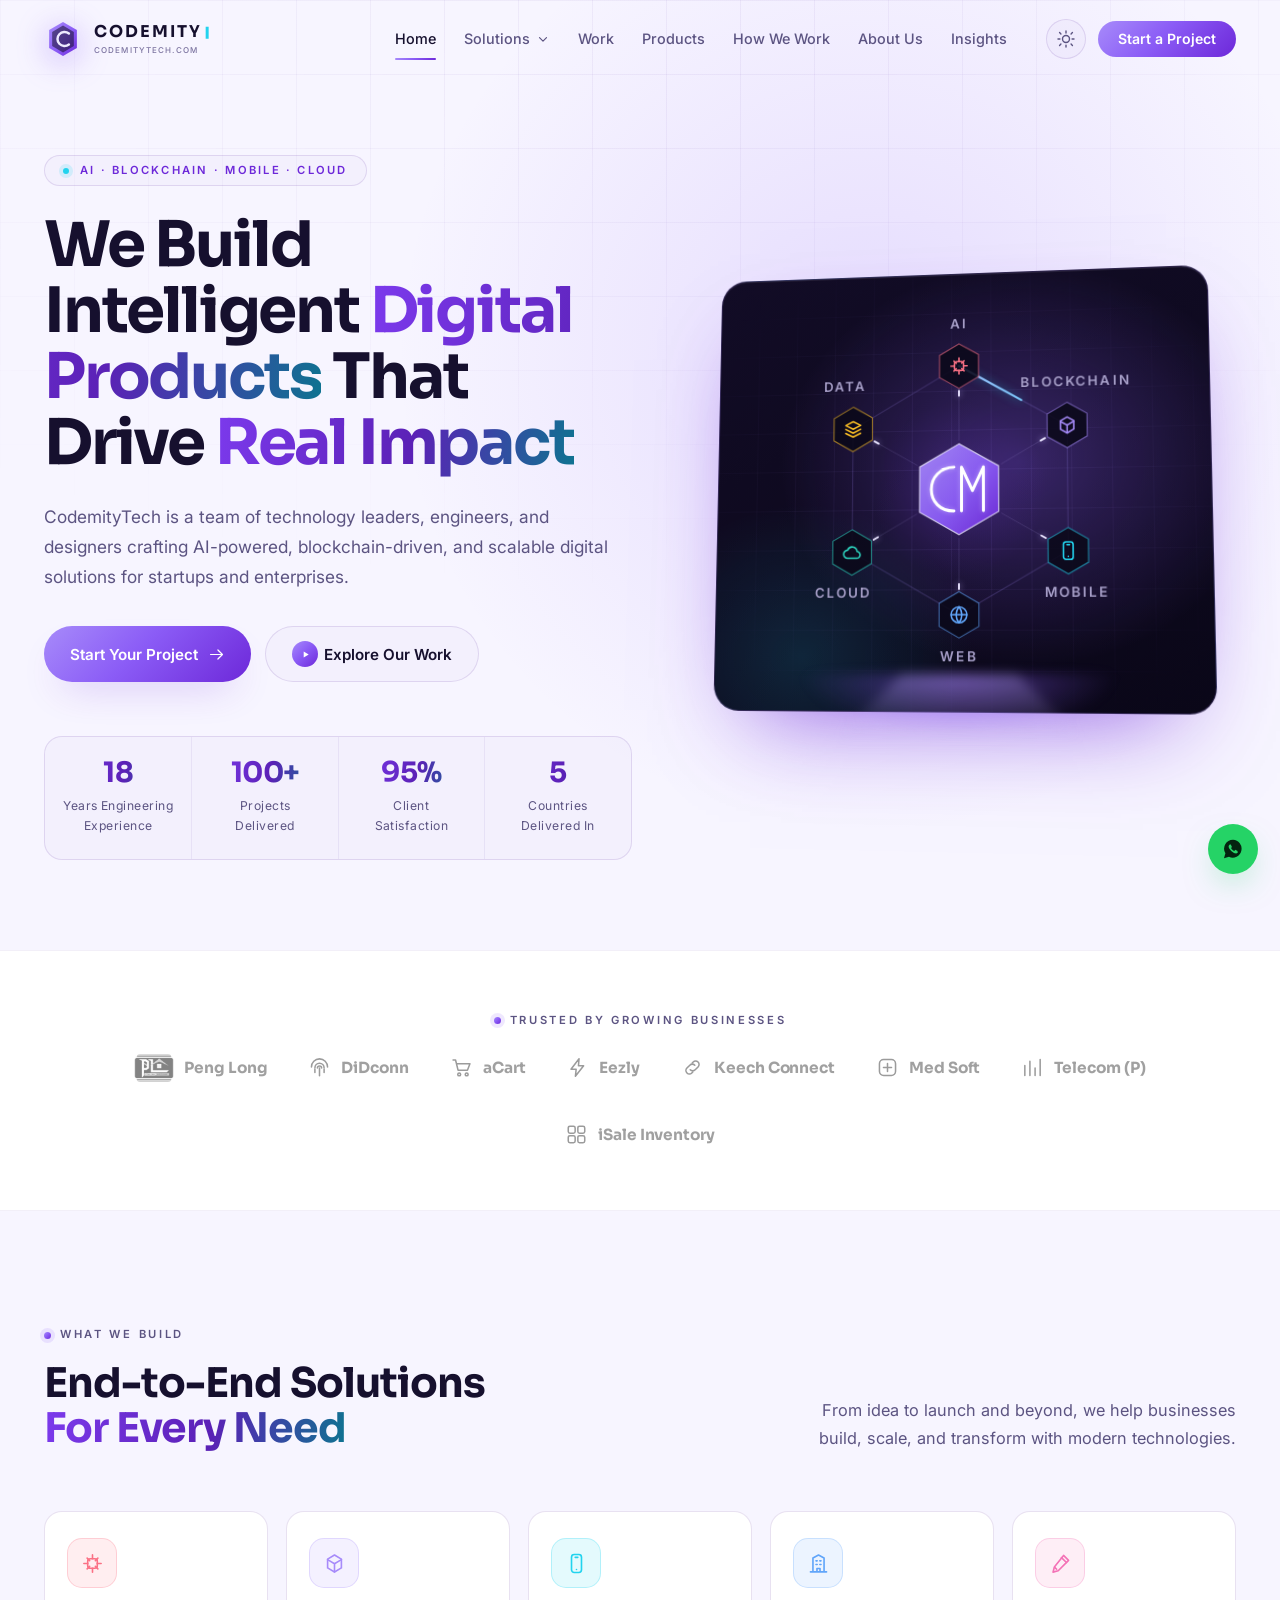
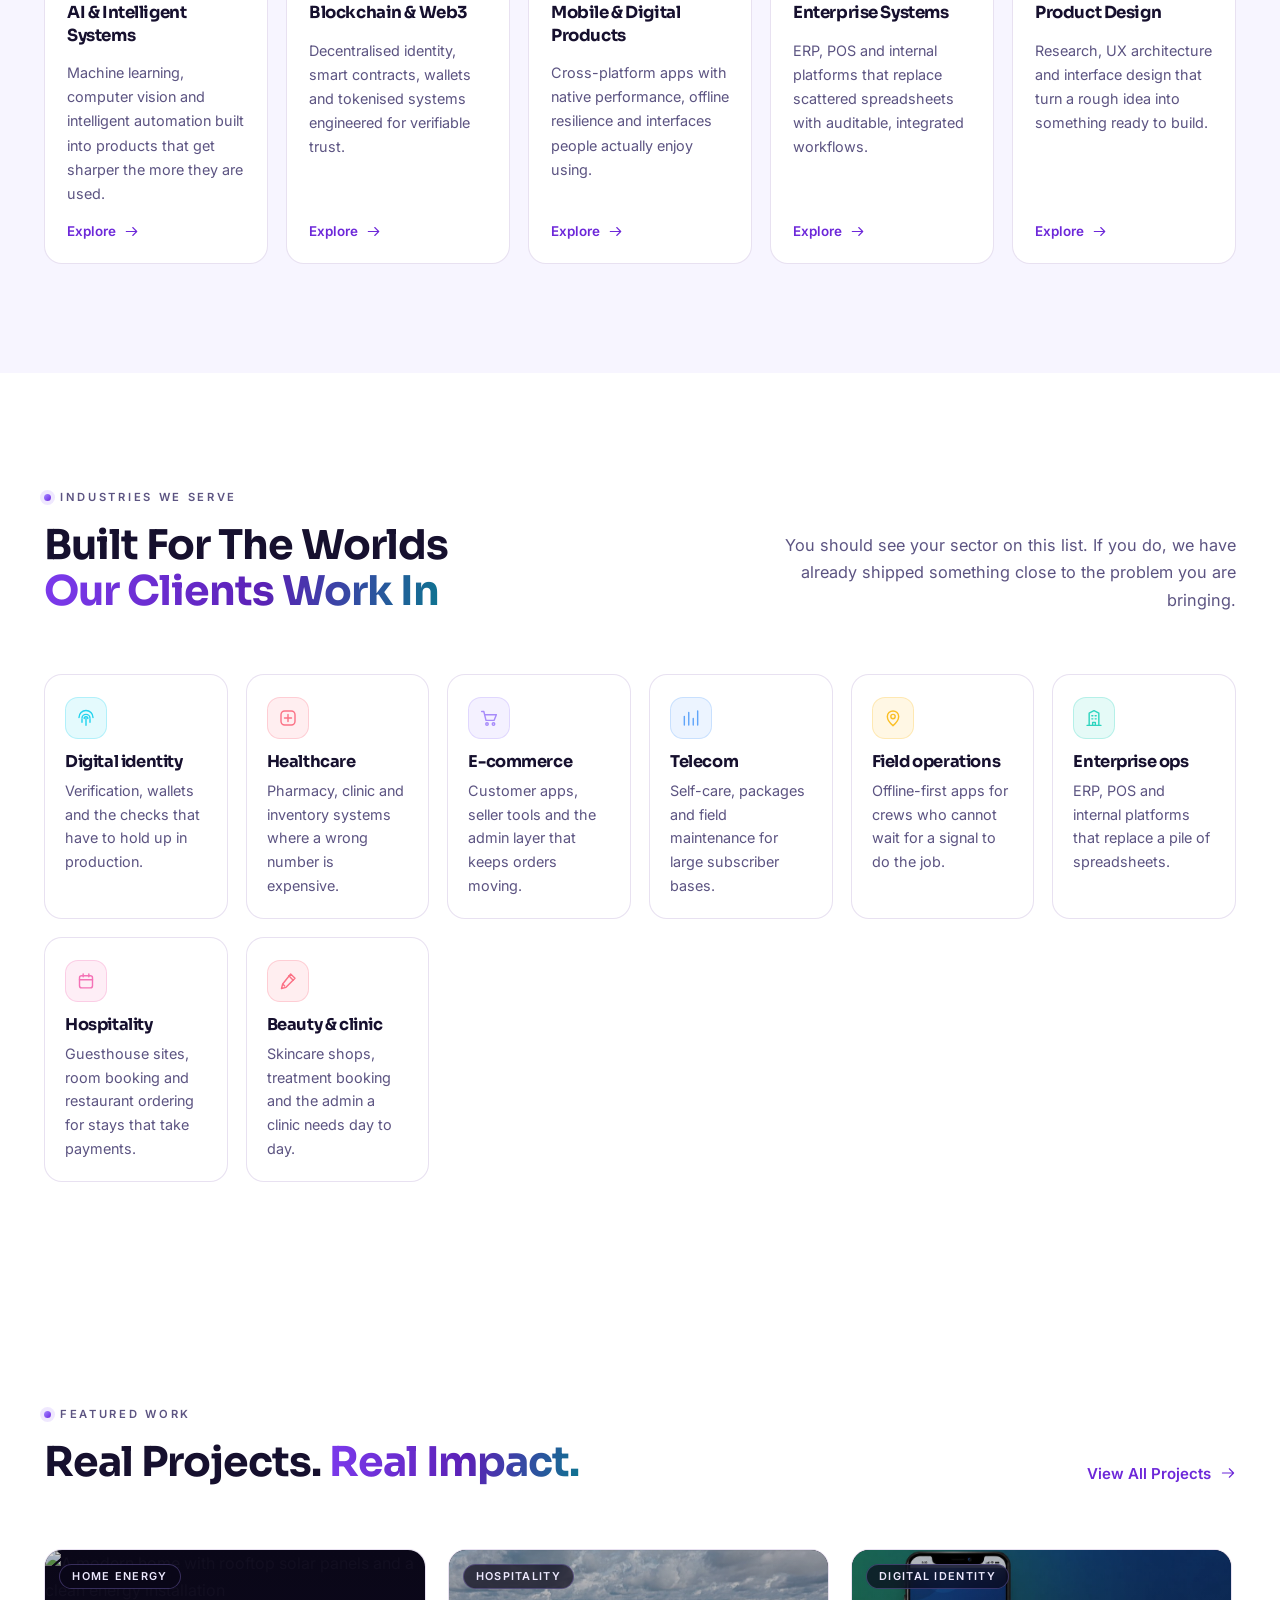
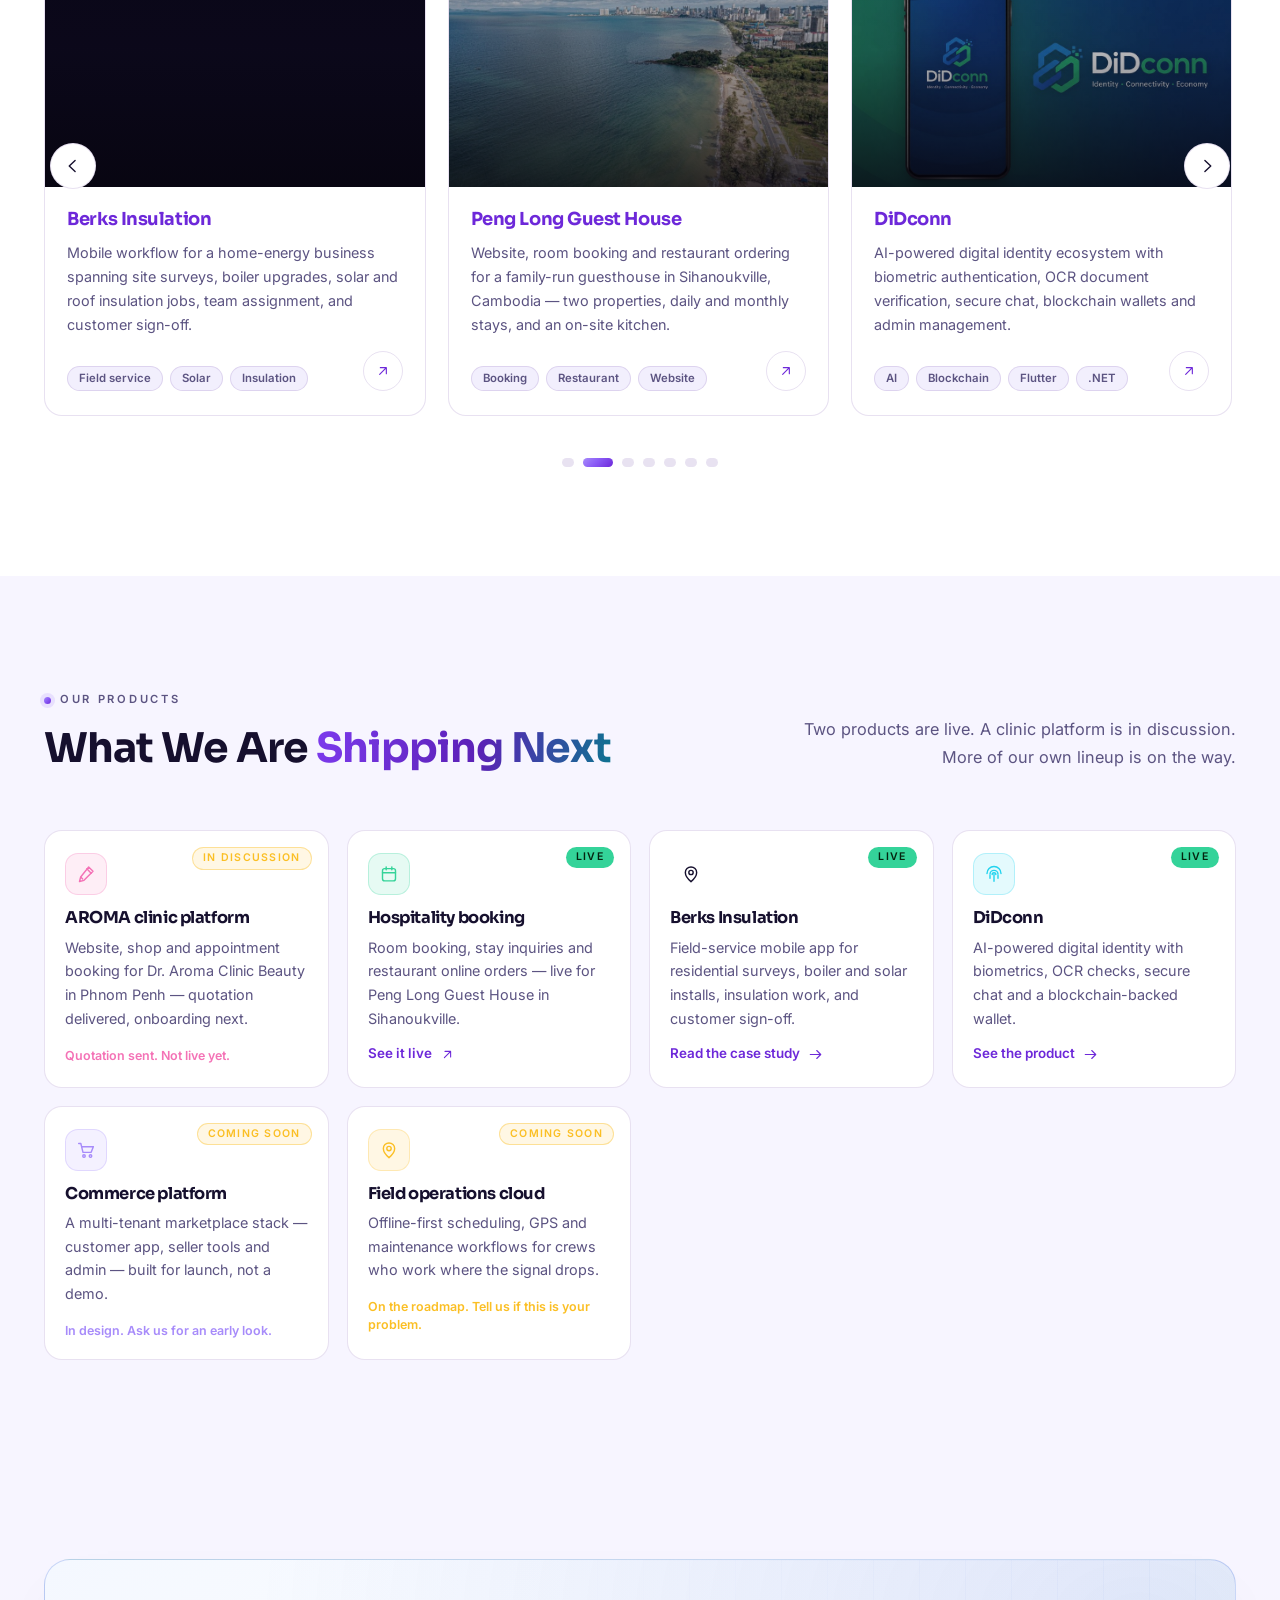
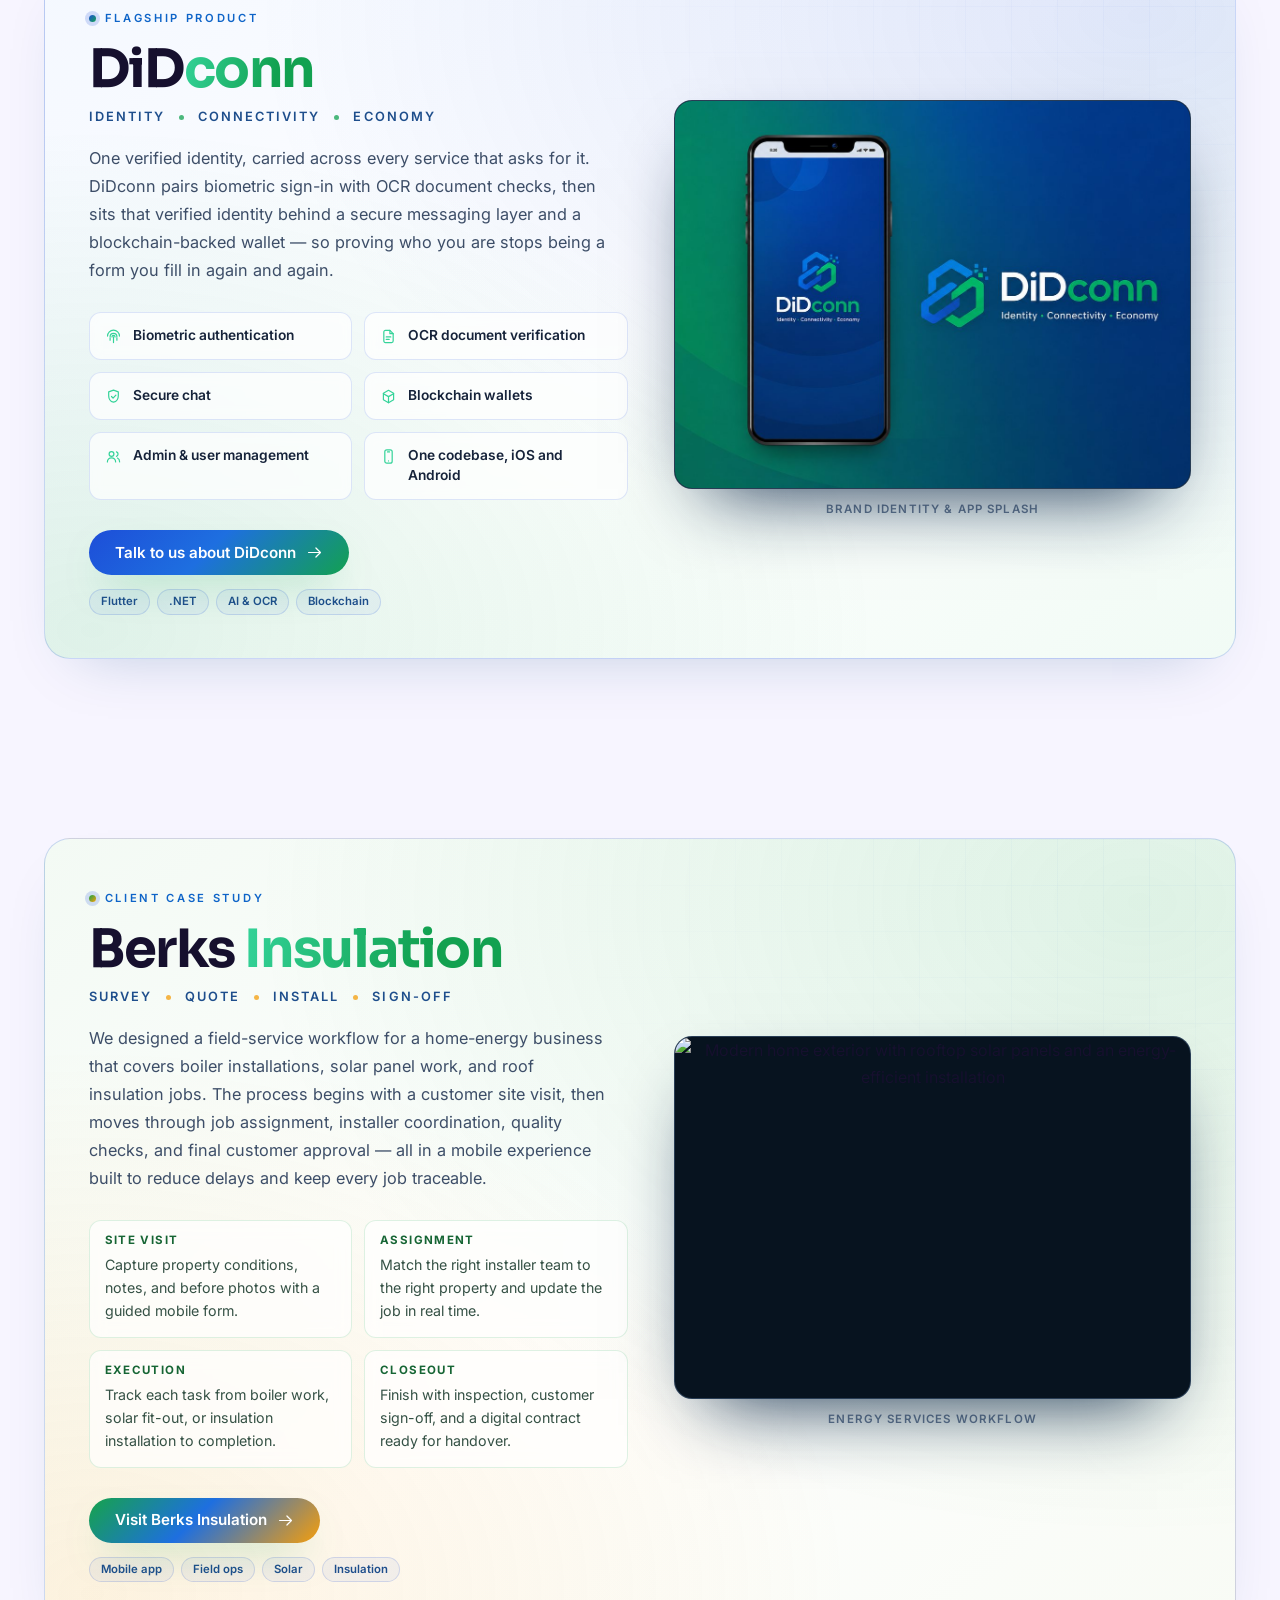
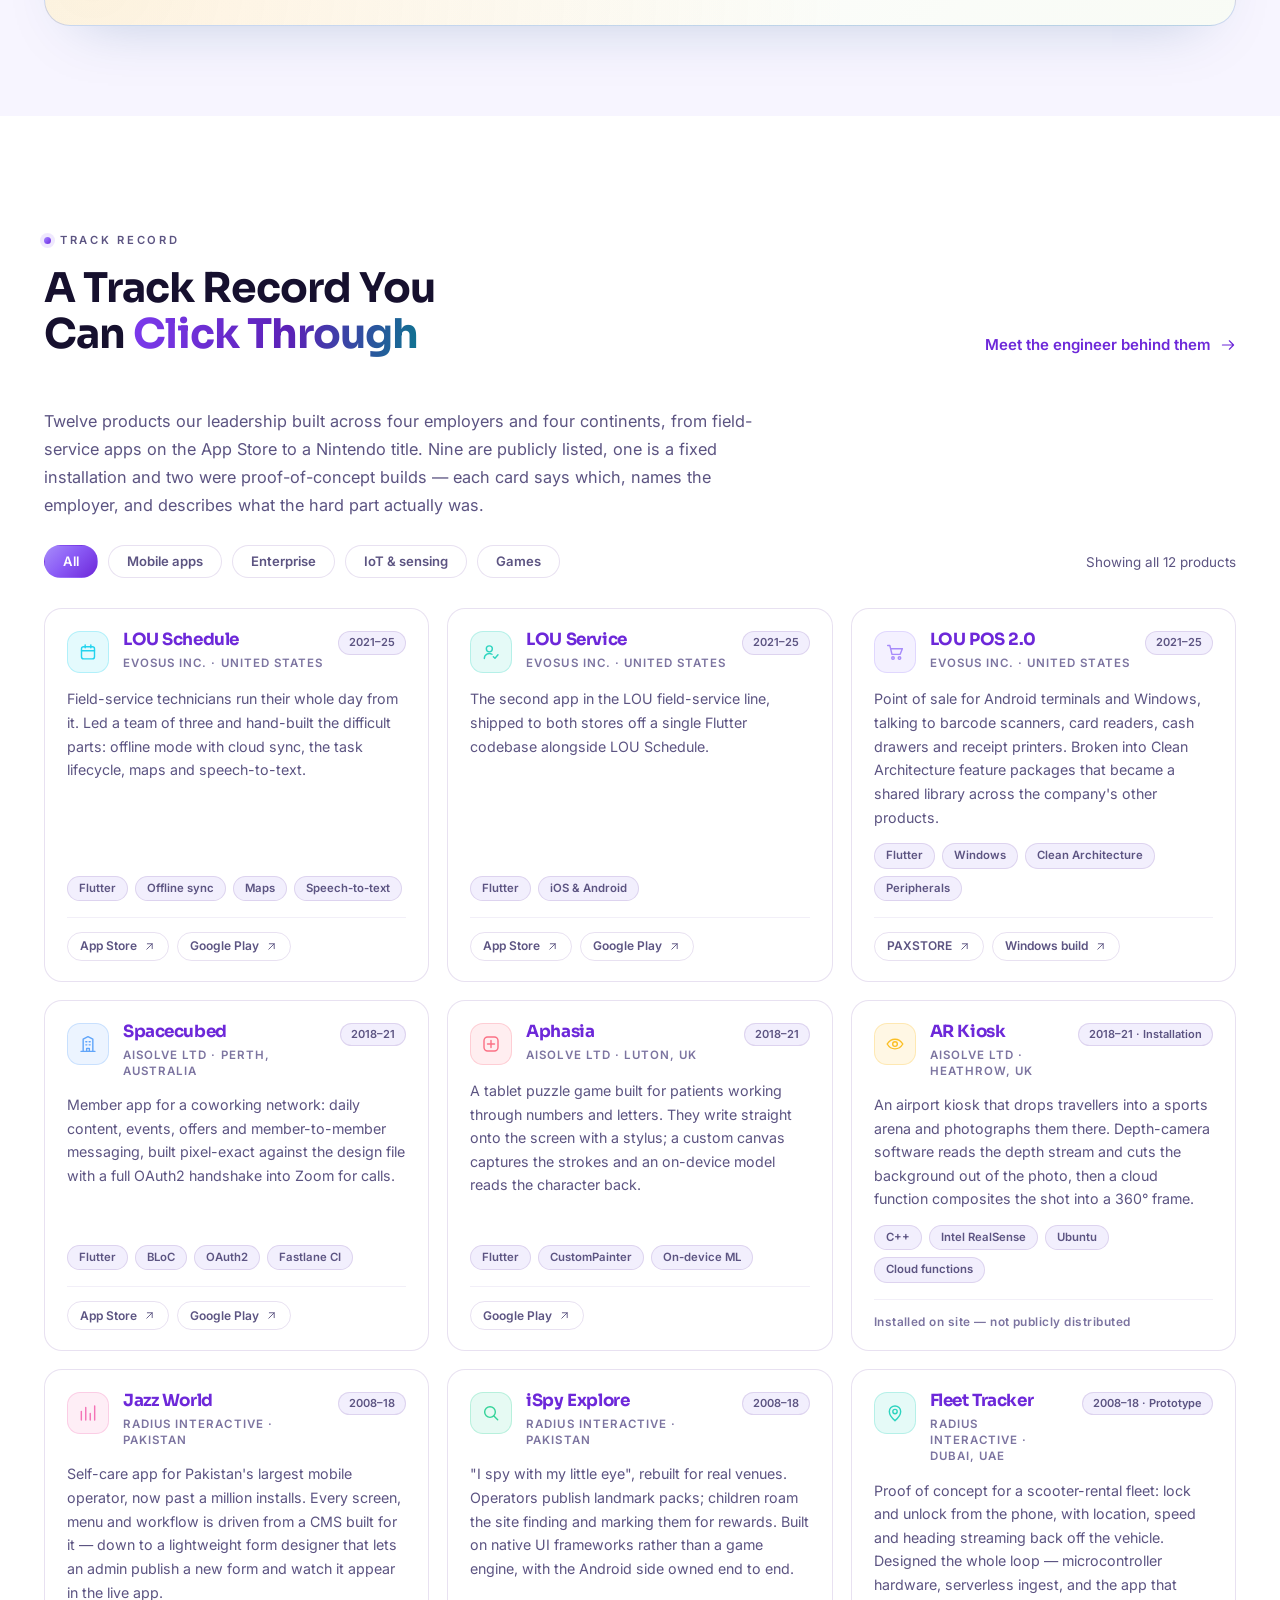
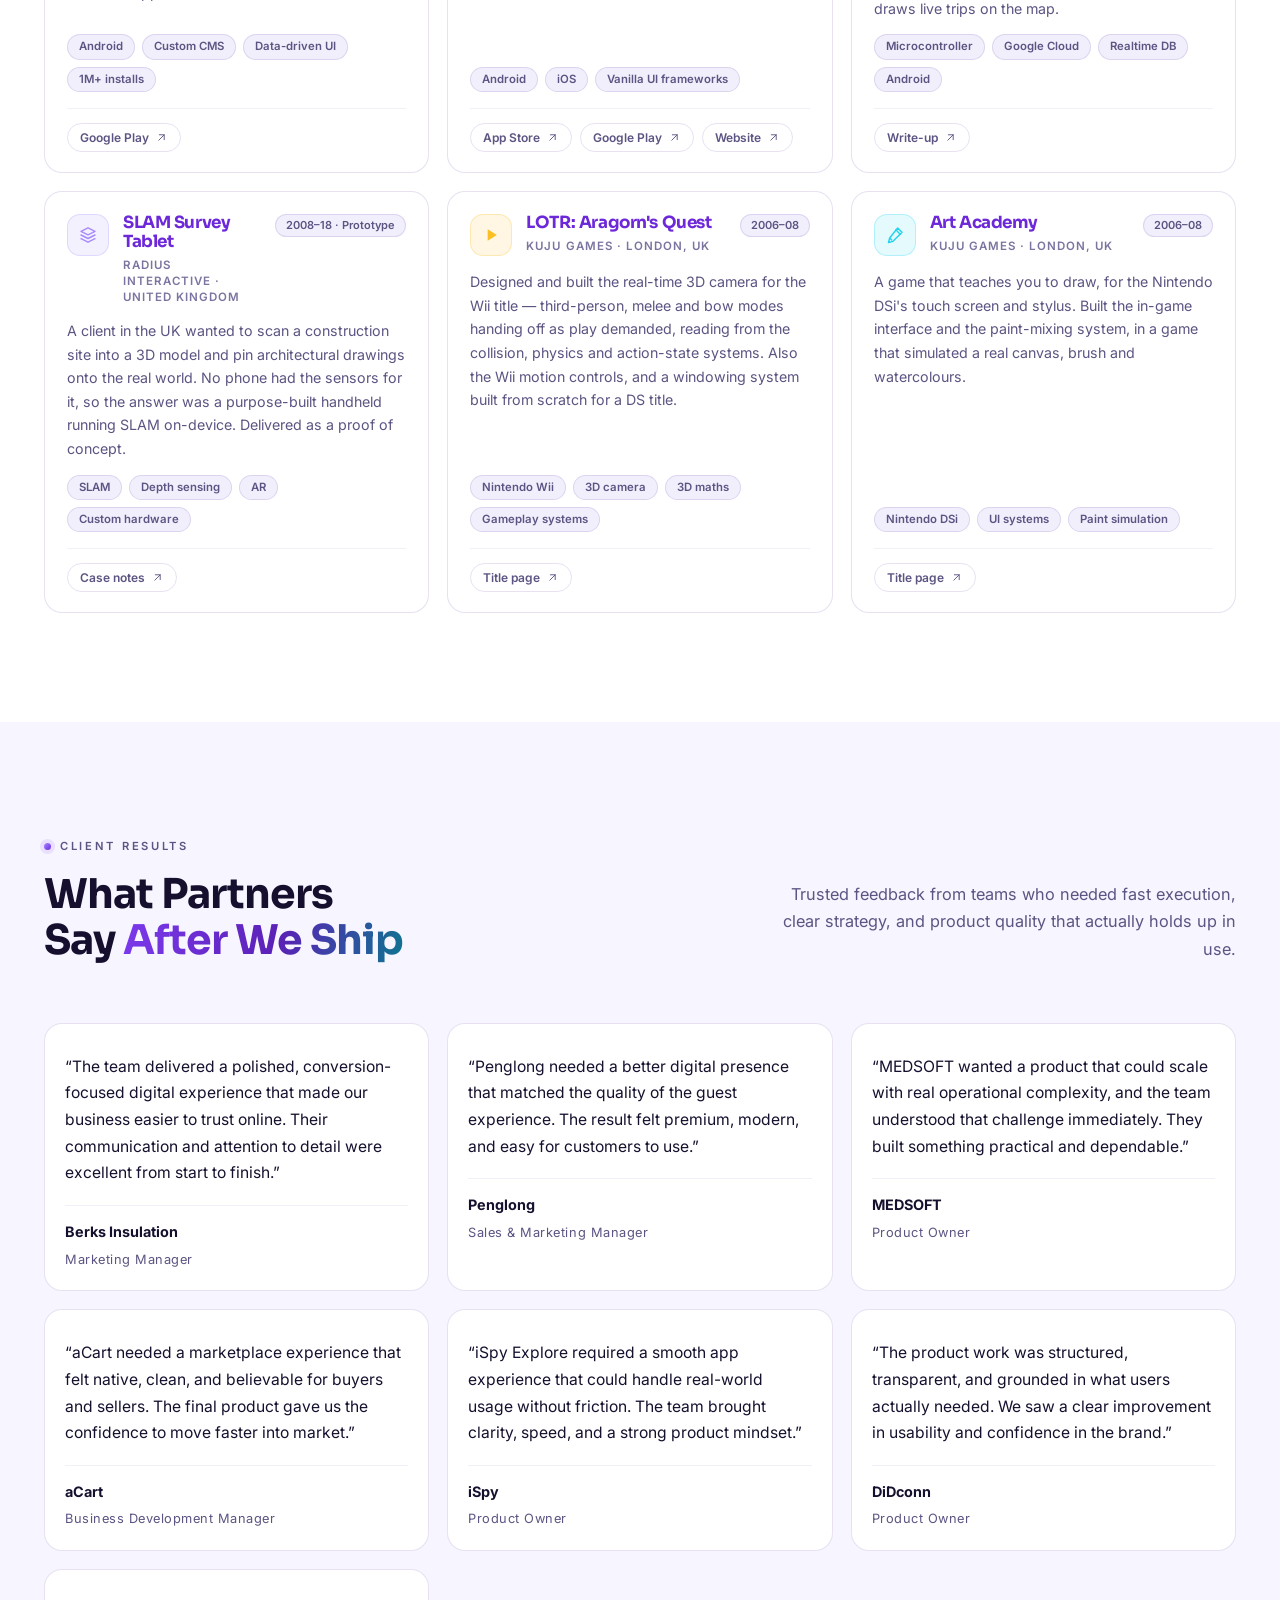
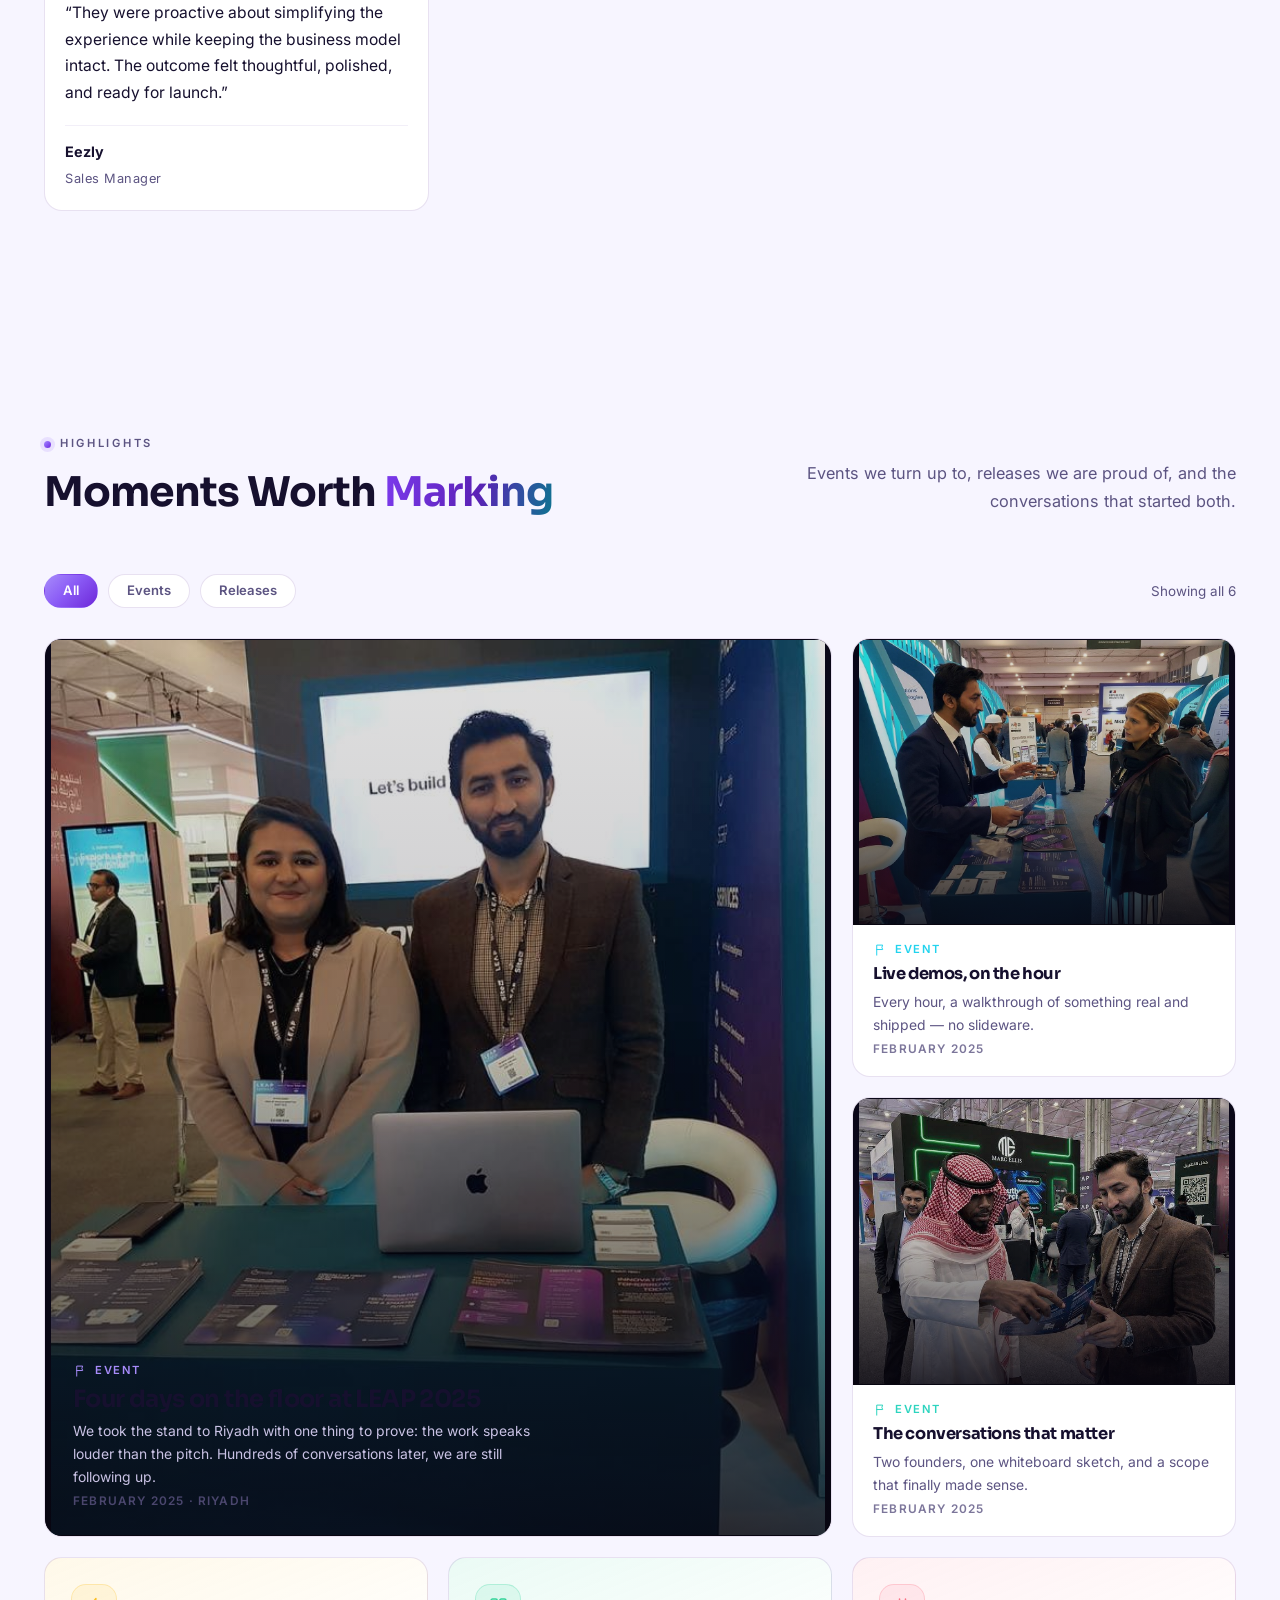
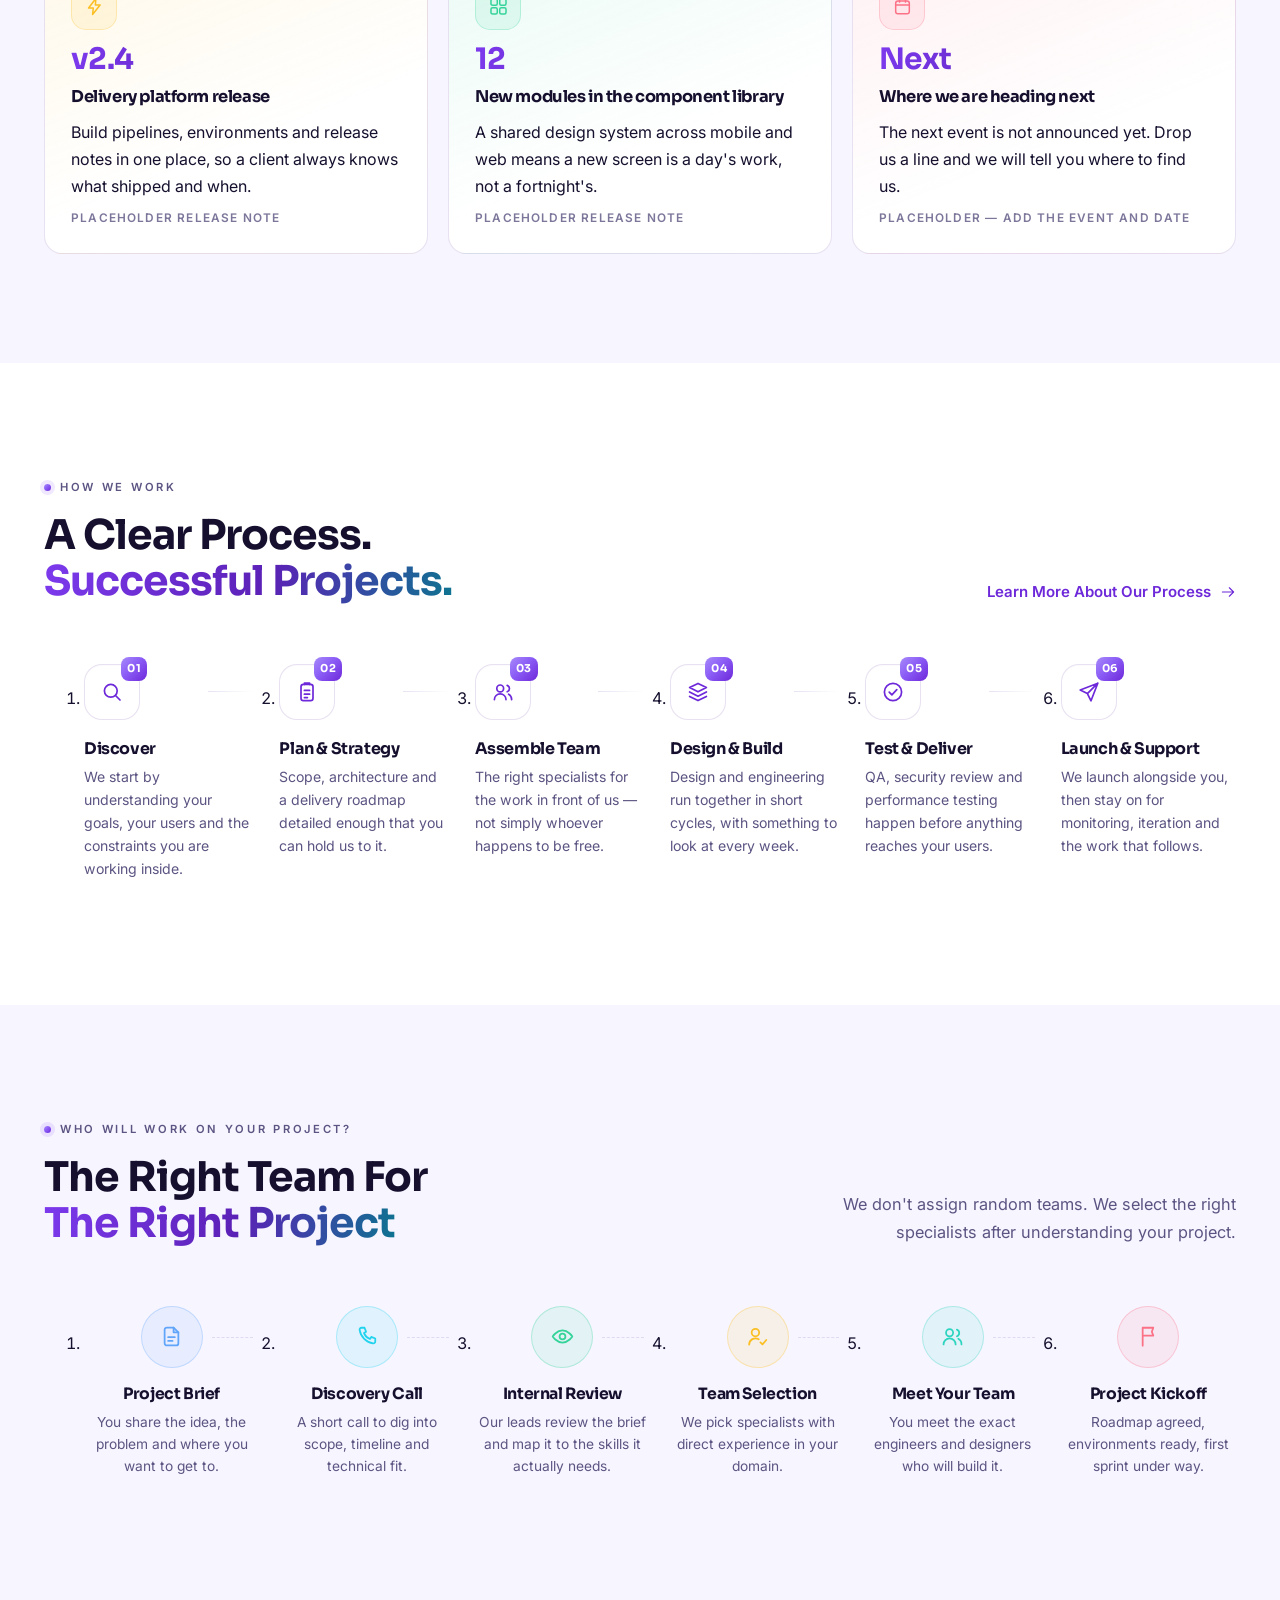
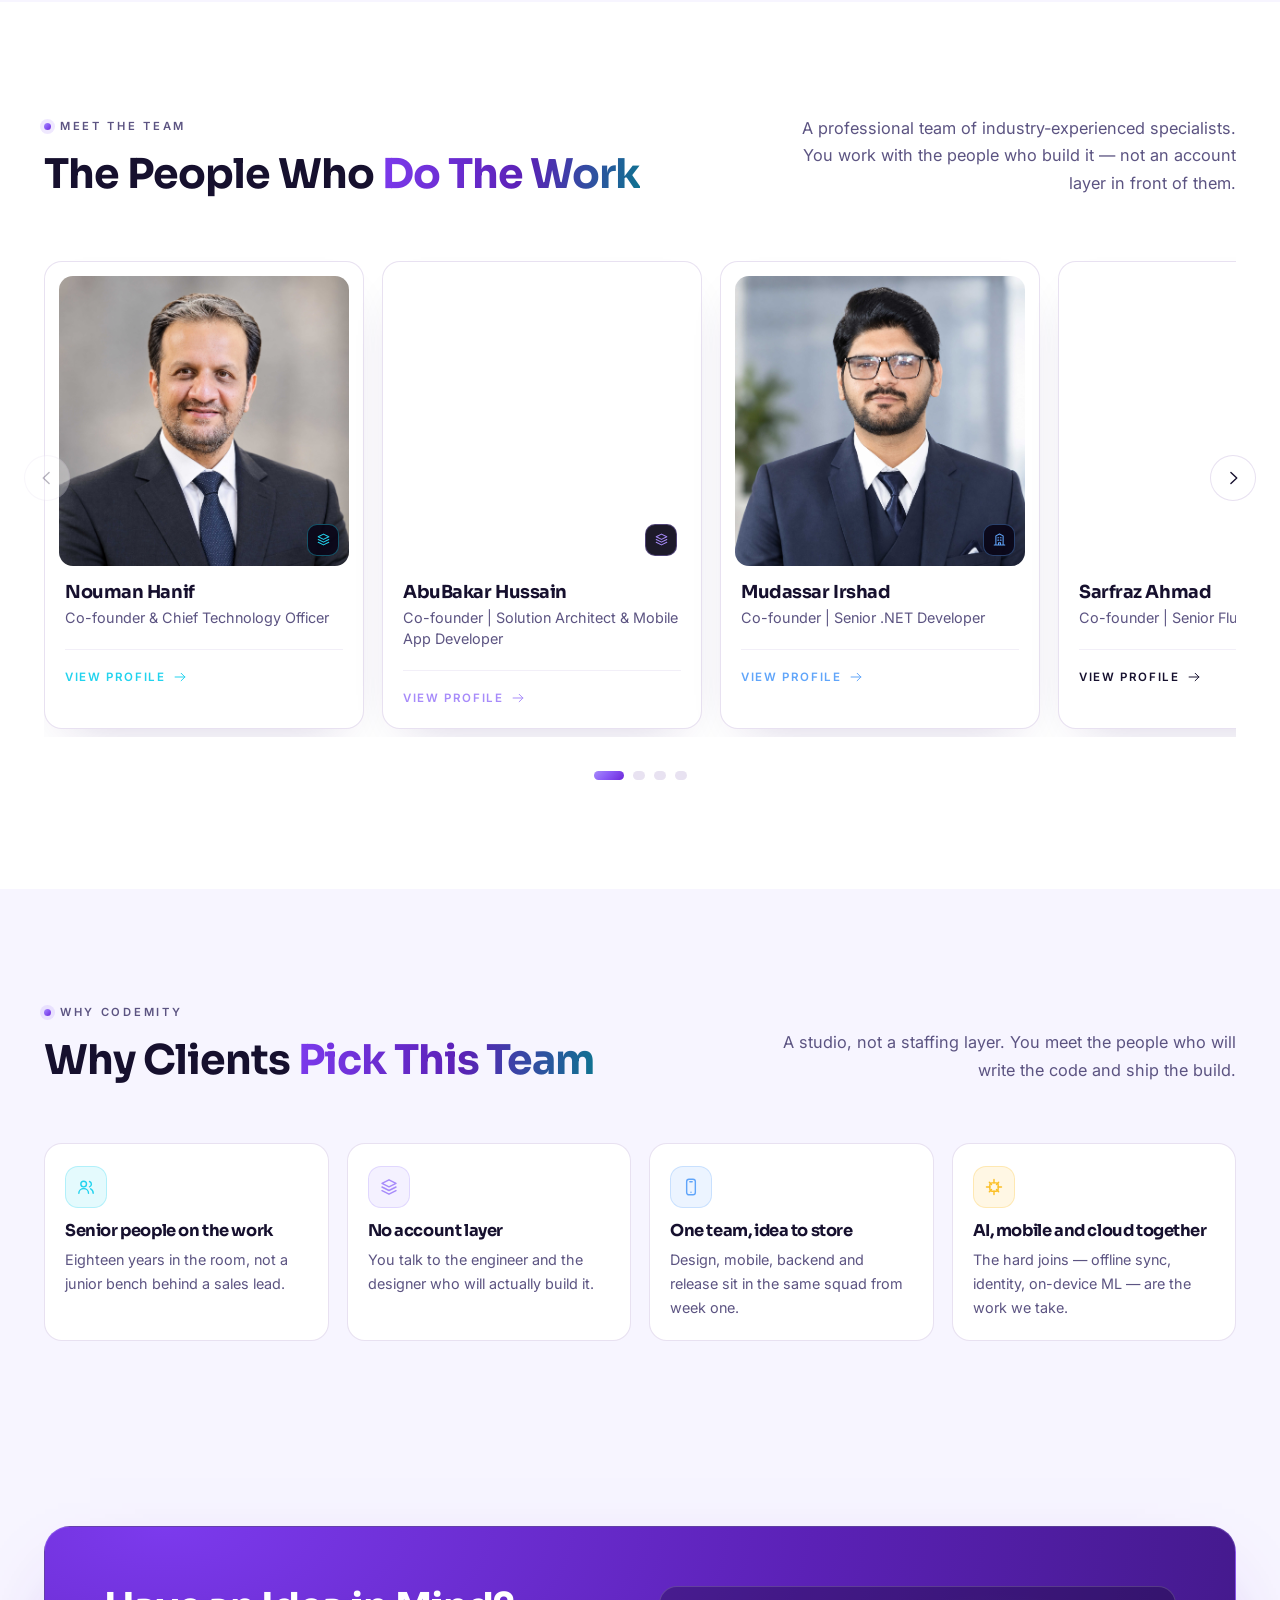
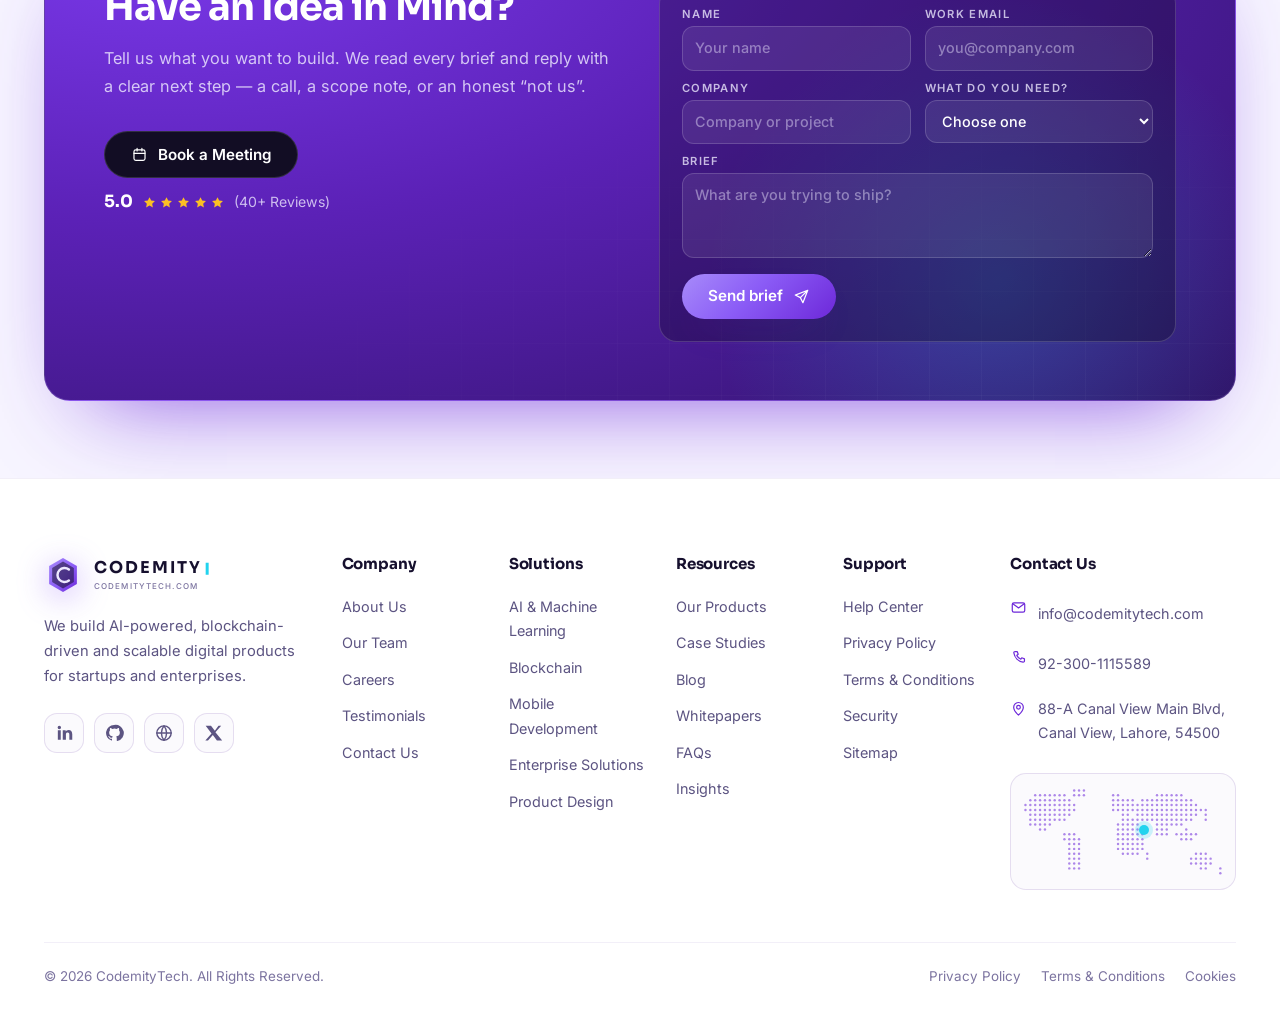
==== commit 8a1d8531: "testomonial and address and emal changed" ====
--- a/index.html
+++ b/index.html
@@ -46,10 +46,10 @@
      is the role at CodemityTech, not a CV fact.
 
        1.  Brand name .................. "CodemityTech" (header, footer, title, meta, favicon)
-       2.  Email ....................... hello@codemitytech.com
-       3.  Phone ....................... +966 50 XXX.XXXX   (also the WhatsApp link)
-       4.  Address ..................... Riyadh, Saudi Arabia
-       5.  Copyright year .............. © 2024
+       2.  Email ....................... info@codemitytech.com
+       3.  Phone ....................... 92-300-1115589
+       4.  Address ..................... 88-A Canal View Main Blvd, Canal View, Lahore, 54500
+       5.  Copyright year .............. © 2026
        6.  Head-line stats ............. 100+ / 95% / 8+  (the 18 years is real now)
        7.  Social links ................ all four point at "#"
        8.  Client logos ................ invented names drawn as simple SVG marks. Do
@@ -1506,29 +1506,56 @@
             <span class="eyebrow">Client results</span>
             <h2>What Partners Say <span class="grad">After We Ship</span></h2>
           </div>
-          <p class="sec-dek rv" data-d="1">Short notes from the people who used the work. Replace these with live quotes
-            as soon as a client is happy to be named.</p>
+          <p class="sec-dek rv" data-d="1">Trusted feedback from teams who needed fast execution, clear strategy, and product quality that actually holds up in use.</p>
         </div>
         <ul class="quote-grid">
           <li class="quote t-cyan rv">
-            <p>“They put the actual engineers on the call. Scope stayed honest, and the first build was something we could put in the field.”</p>
+            <p>“The team delivered a polished, conversion-focused digital experience that made our business easier to trust online. Their communication and attention to detail were excellent from start to finish.”</p>
             <div class="quote-who">
-              <strong>Operations lead</strong>
-              <span>Field services</span>
+              <strong>Berks Insulation</strong>
+              <span>Marketing Manager</span>
             </div>
           </li>
           <li class="quote t-violet rv" data-d="1">
-            <p>“We needed identity that was more than a login screen. They shipped biometrics, document checks and the admin layer as one product.”</p>
+            <p>“Penglong needed a better digital presence that matched the quality of the guest experience. The result felt premium, modern, and easy for customers to use.”</p>
             <div class="quote-who">
-              <strong>Product owner</strong>
-              <span>Digital identity</span>
+              <strong>Penglong</strong>
+              <span>Sales &amp; Marketing Manager</span>
             </div>
           </li>
           <li class="quote t-amber rv" data-d="2">
-            <p>“The team already knew the awkward parts — offline sync, store releases, the last 10% that usually slips. That is why we came back.”</p>
+            <p>“MEDSOFT wanted a product that could scale with real operational complexity, and the team understood that challenge immediately. They built something practical and dependable.”</p>
             <div class="quote-who">
-              <strong>Founder</strong>
-              <span>Healthcare &amp; retail</span>
+              <strong>MEDSOFT</strong>
+              <span>Product Owner</span>
+            </div>
+          </li>
+          <li class="quote t-blue rv" data-d="3">
+            <p>“aCart needed a marketplace experience that felt native, clean, and believable for buyers and sellers. The final product gave us the confidence to move faster into market.”</p>
+            <div class="quote-who">
+              <strong>aCart</strong>
+              <span>Business Development Manager</span>
+            </div>
+          </li>
+          <li class="quote t-teal rv" data-d="4">
+            <p>“iSpy Explore required a smooth app experience that could handle real-world usage without friction. The team brought clarity, speed, and a strong product mindset.”</p>
+            <div class="quote-who">
+              <strong>iSpy</strong>
+              <span>Product Owner</span>
+            </div>
+          </li>
+          <li class="quote t-rose rv" data-d="5">
+            <p>“The product work was structured, transparent, and grounded in what users actually needed. We saw a clear improvement in usability and confidence in the brand.”</p>
+            <div class="quote-who">
+              <strong>DiDconn</strong>
+              <span>Product Owner</span>
+            </div>
+          </li>
+          <li class="quote t-green rv" data-d="6">
+            <p>“They were proactive about simplifying the experience while keeping the business model intact. The outcome felt thoughtful, polished, and ready for launch.”</p>
+            <div class="quote-who">
+              <strong>Eezly</strong>
+              <span>Sales Manager</span>
             </div>
           </li>
         </ul>
@@ -2047,7 +2074,7 @@
               <p>Tell us what you want to build. We read every brief and reply with a clear next step — a call, a scope
                 note, or an honest “not us”.</p>
               <div class="cta-btns">
-                <a class="btn btn-dark" href="mailto:hello@codemitytech.com?subject=Book%20a%20meeting">
+                <a class="btn btn-dark" href="mailto:info@codemitytech.com?subject=Book%20a%20meeting">
                   <svg class="ic" viewBox="0 0 24 24" aria-hidden="true">
                     <use href="#i-calendar" />
                   </svg>
@@ -2066,7 +2093,7 @@
                 <span>(40+ Reviews)</span>
               </span>
             </div>
-            <form class="brief" id="brief" action="mailto:hello@codemitytech.com" method="post" enctype="text/plain">
+            <form class="brief" id="brief" action="mailto:info@codemitytech.com" method="post" enctype="text/plain">
               <label class="brief-field">
                 <span>Name</span>
                 <input type="text" name="name" id="brief-name" autocomplete="name" required placeholder="Your name">
@@ -2193,20 +2220,19 @@
               <svg class="ic" viewBox="0 0 24 24" aria-hidden="true">
                 <use href="#i-mail" />
               </svg>
-              <a href="mailto:hello@codemitytech.com">hello@codemitytech.com</a>
+              <a href="mailto:info@codemitytech.com">info@codemitytech.com</a>
             </li>
             <li>
               <svg class="ic" viewBox="0 0 24 24" aria-hidden="true">
                 <use href="#i-phone" />
               </svg>
-              <!-- not a tel: link yet — the number is still a placeholder -->
-              <span>+966 50 XXX.XXXX</span>
+              <a href="tel:+92-300-1115589">92-300-1115589</a>
             </li>
             <li>
               <svg class="ic" viewBox="0 0 24 24" aria-hidden="true">
                 <use href="#i-pin" />
               </svg>
-              <span>Riyadh, Saudi Arabia</span>
+              <span>88-A Canal View Main Blvd, Canal View, Lahore, 54500</span>
             </li>
           </ul>
           <div class="ft-map" aria-hidden="true">
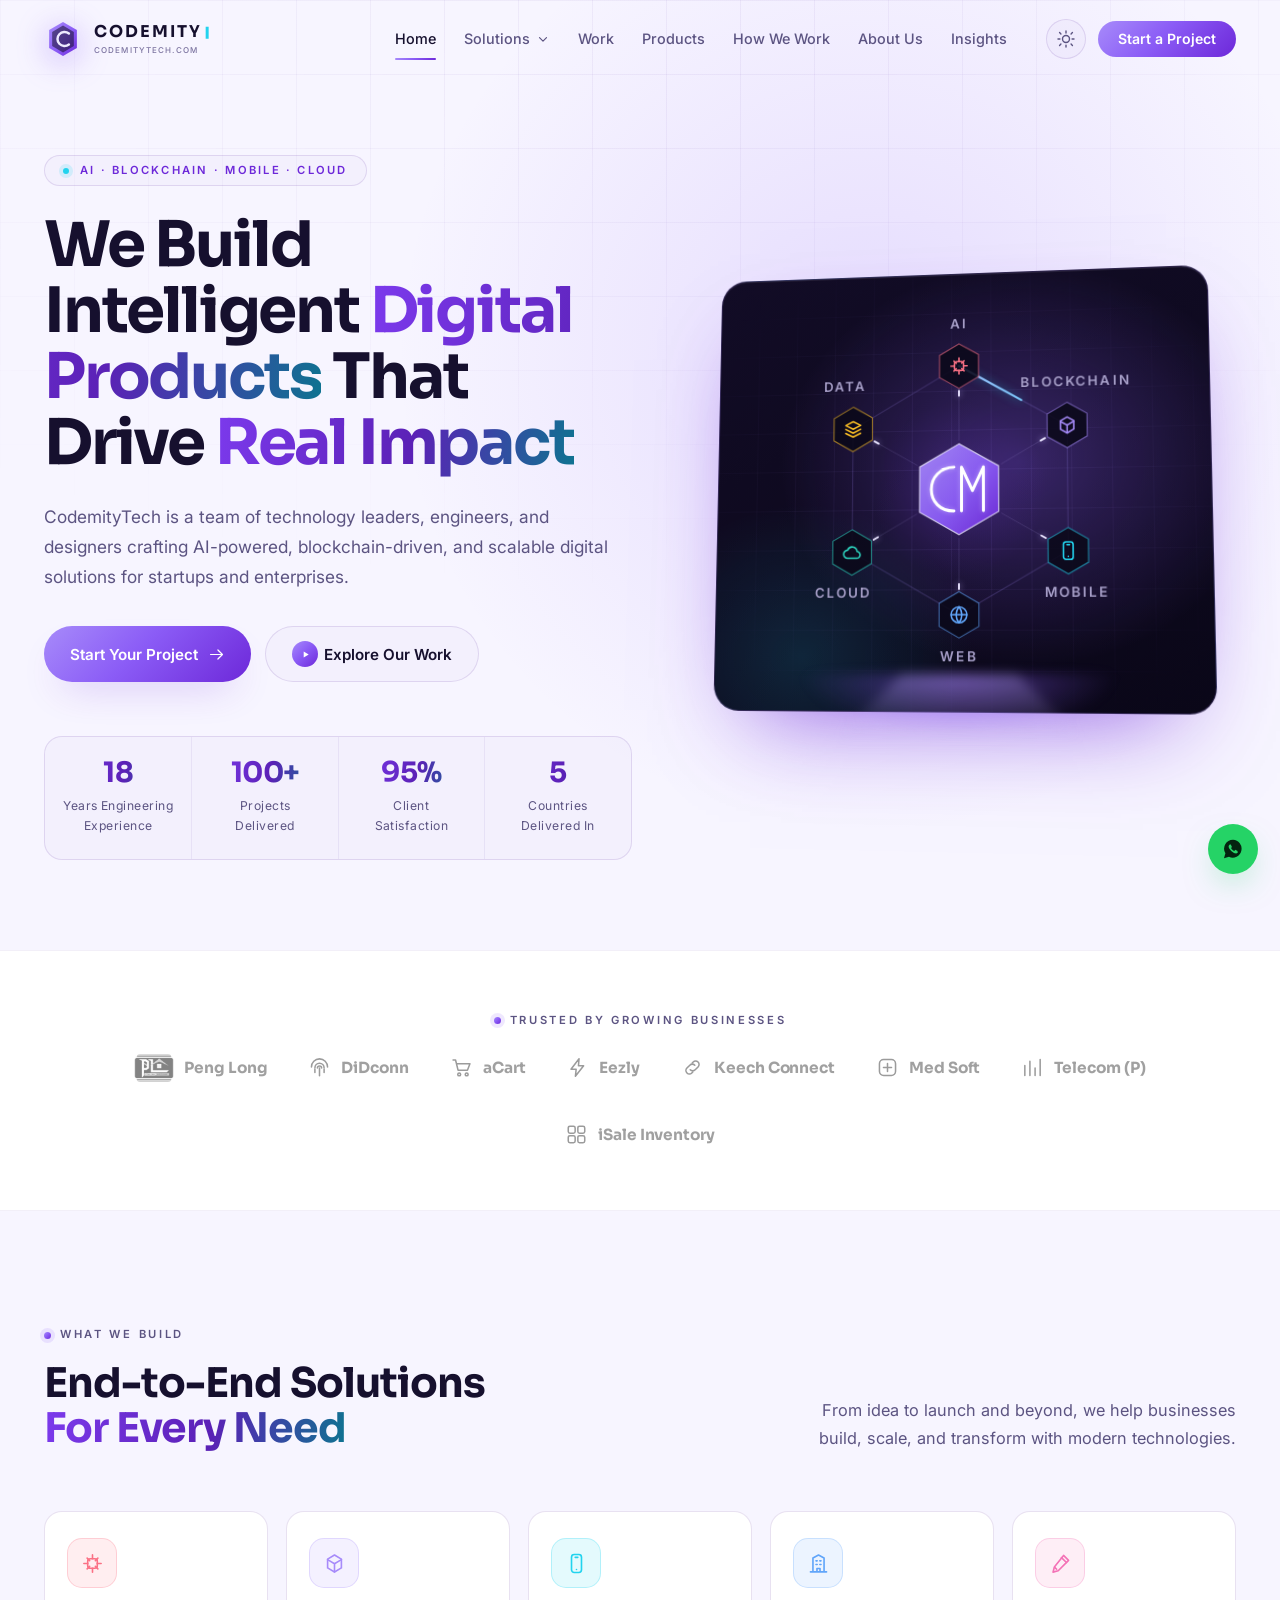
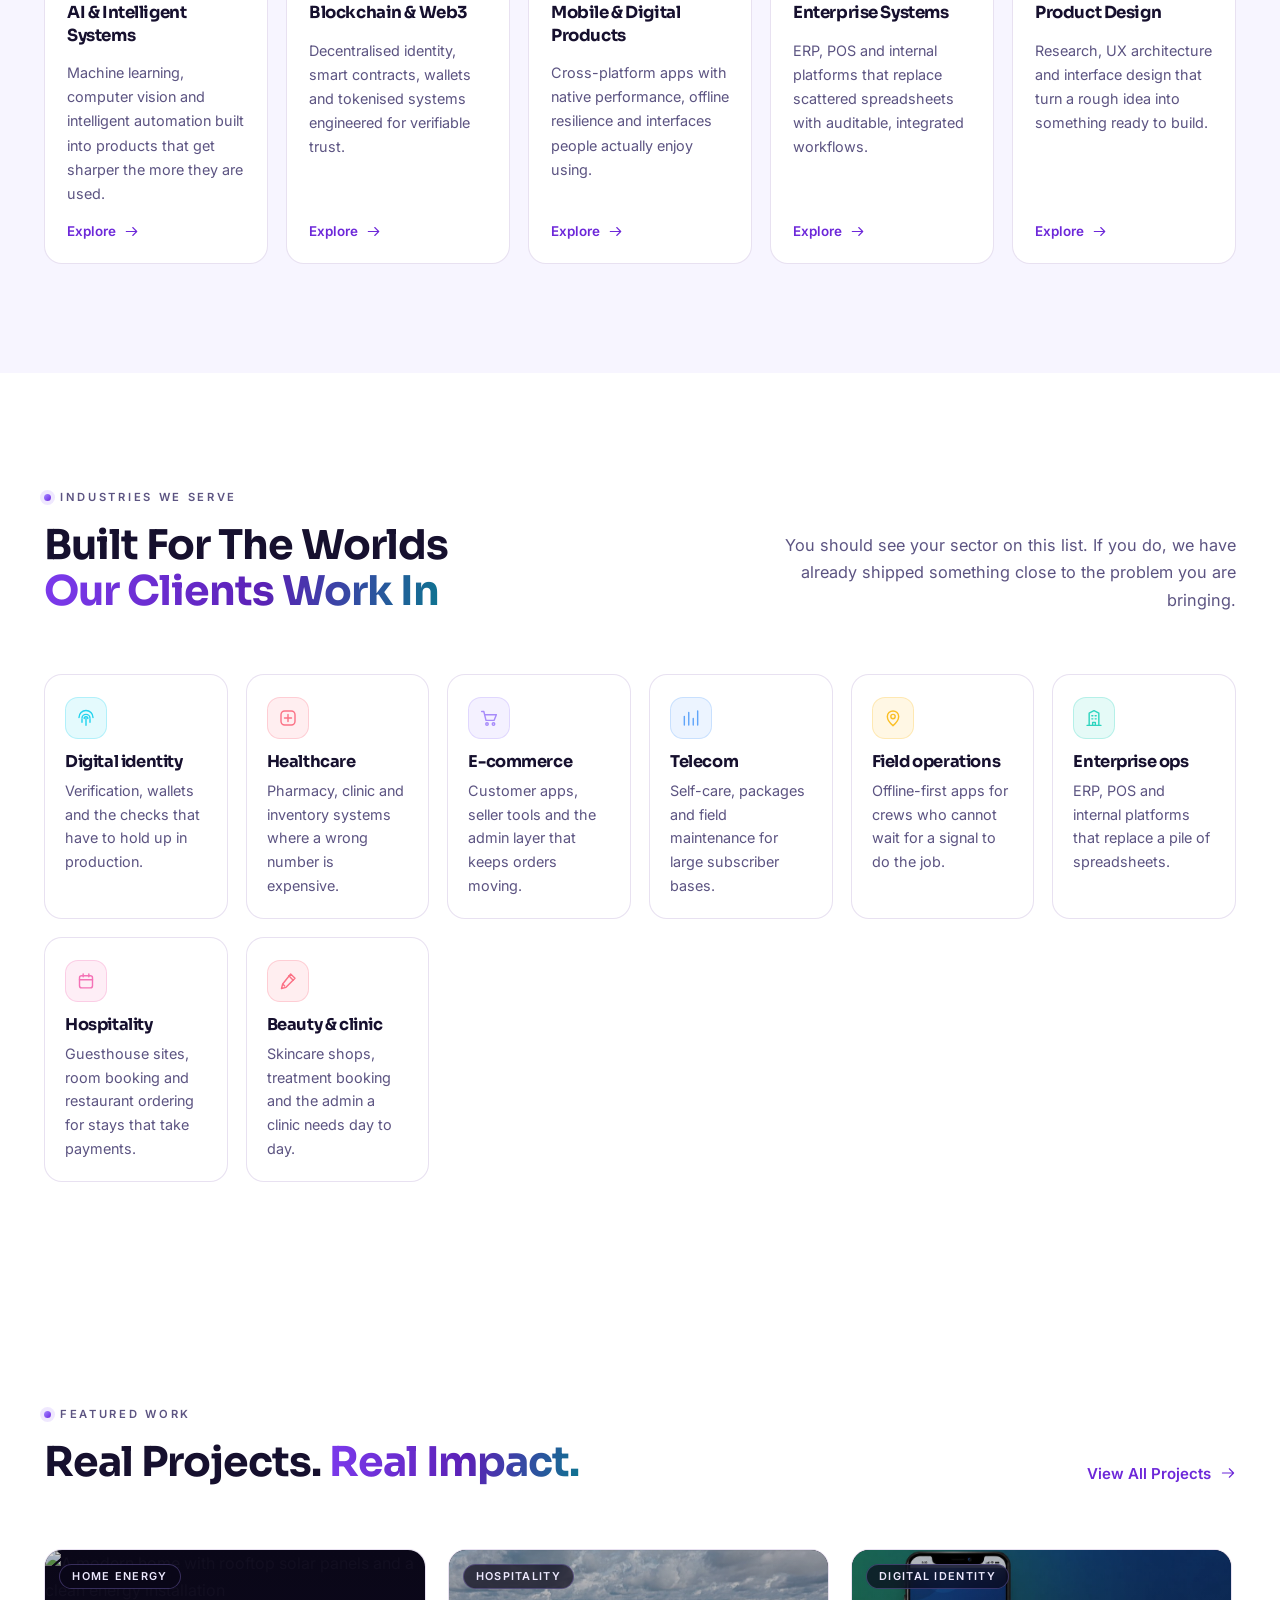
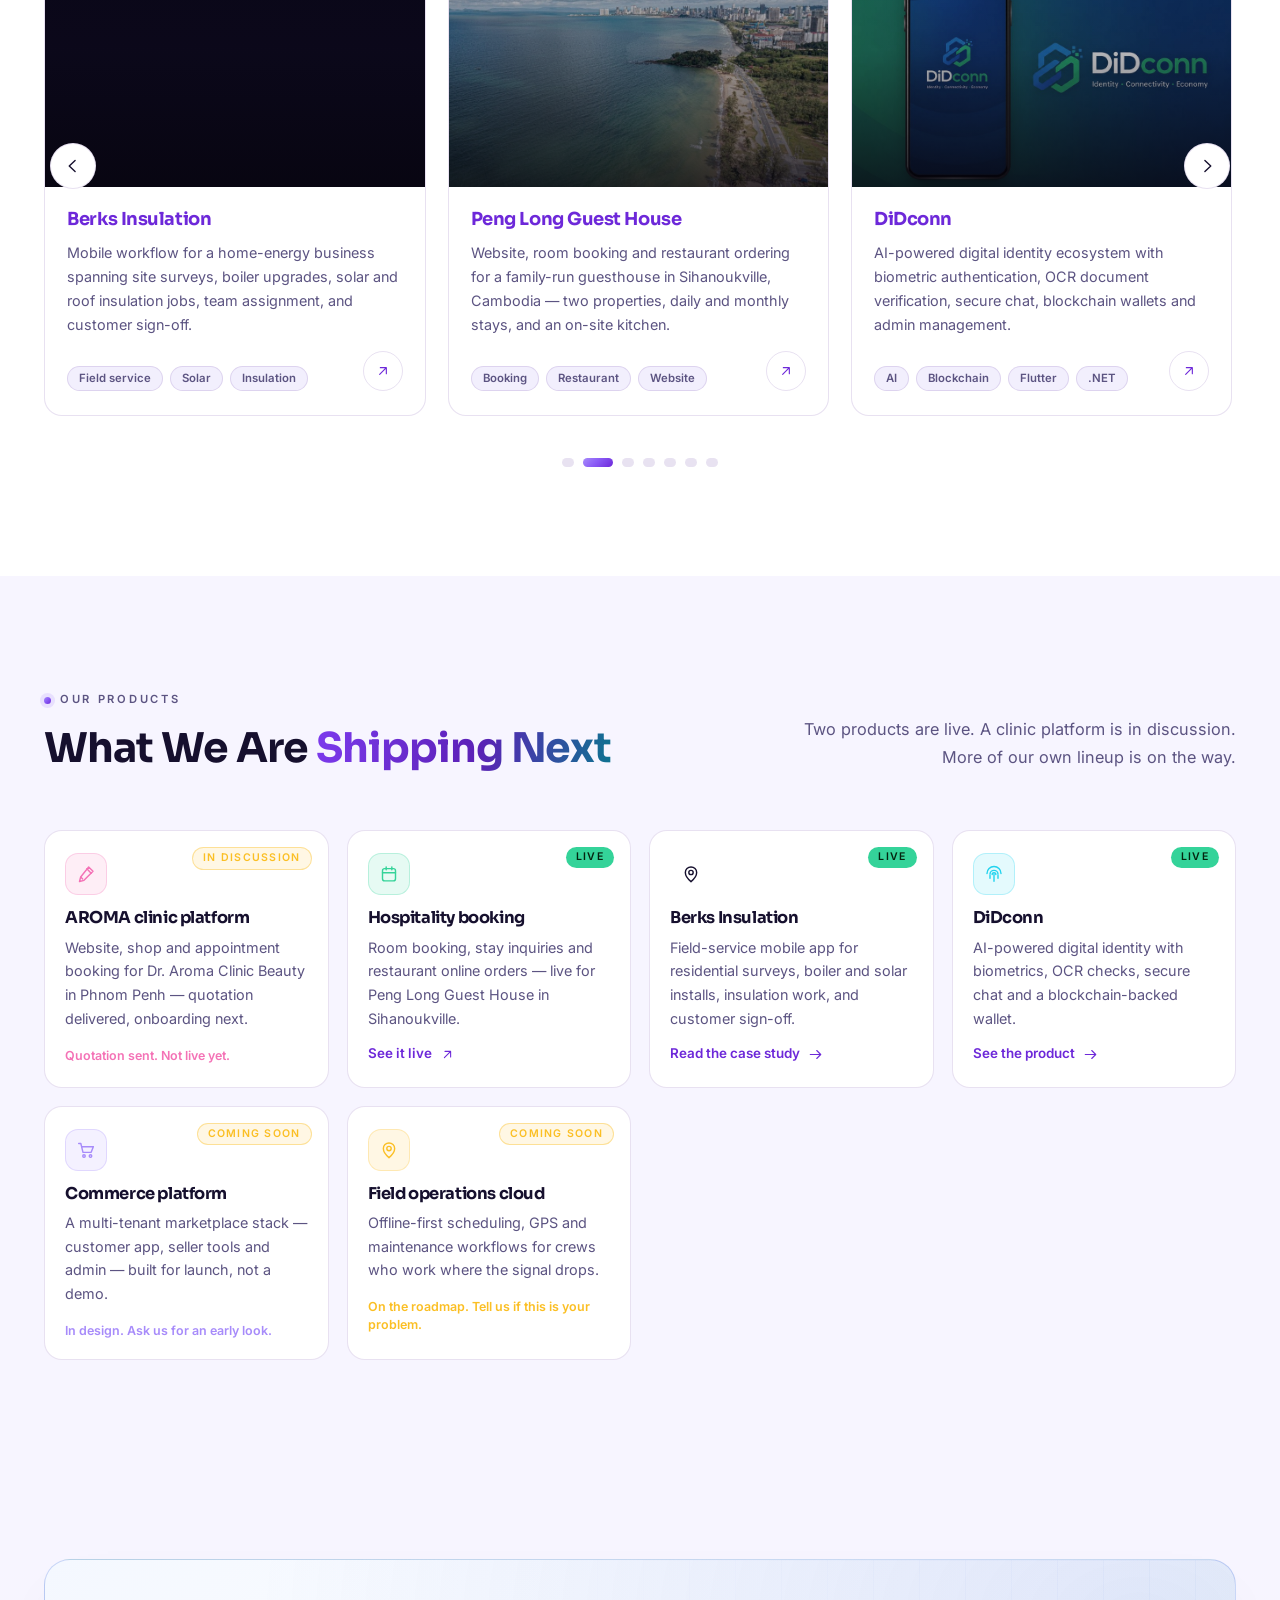
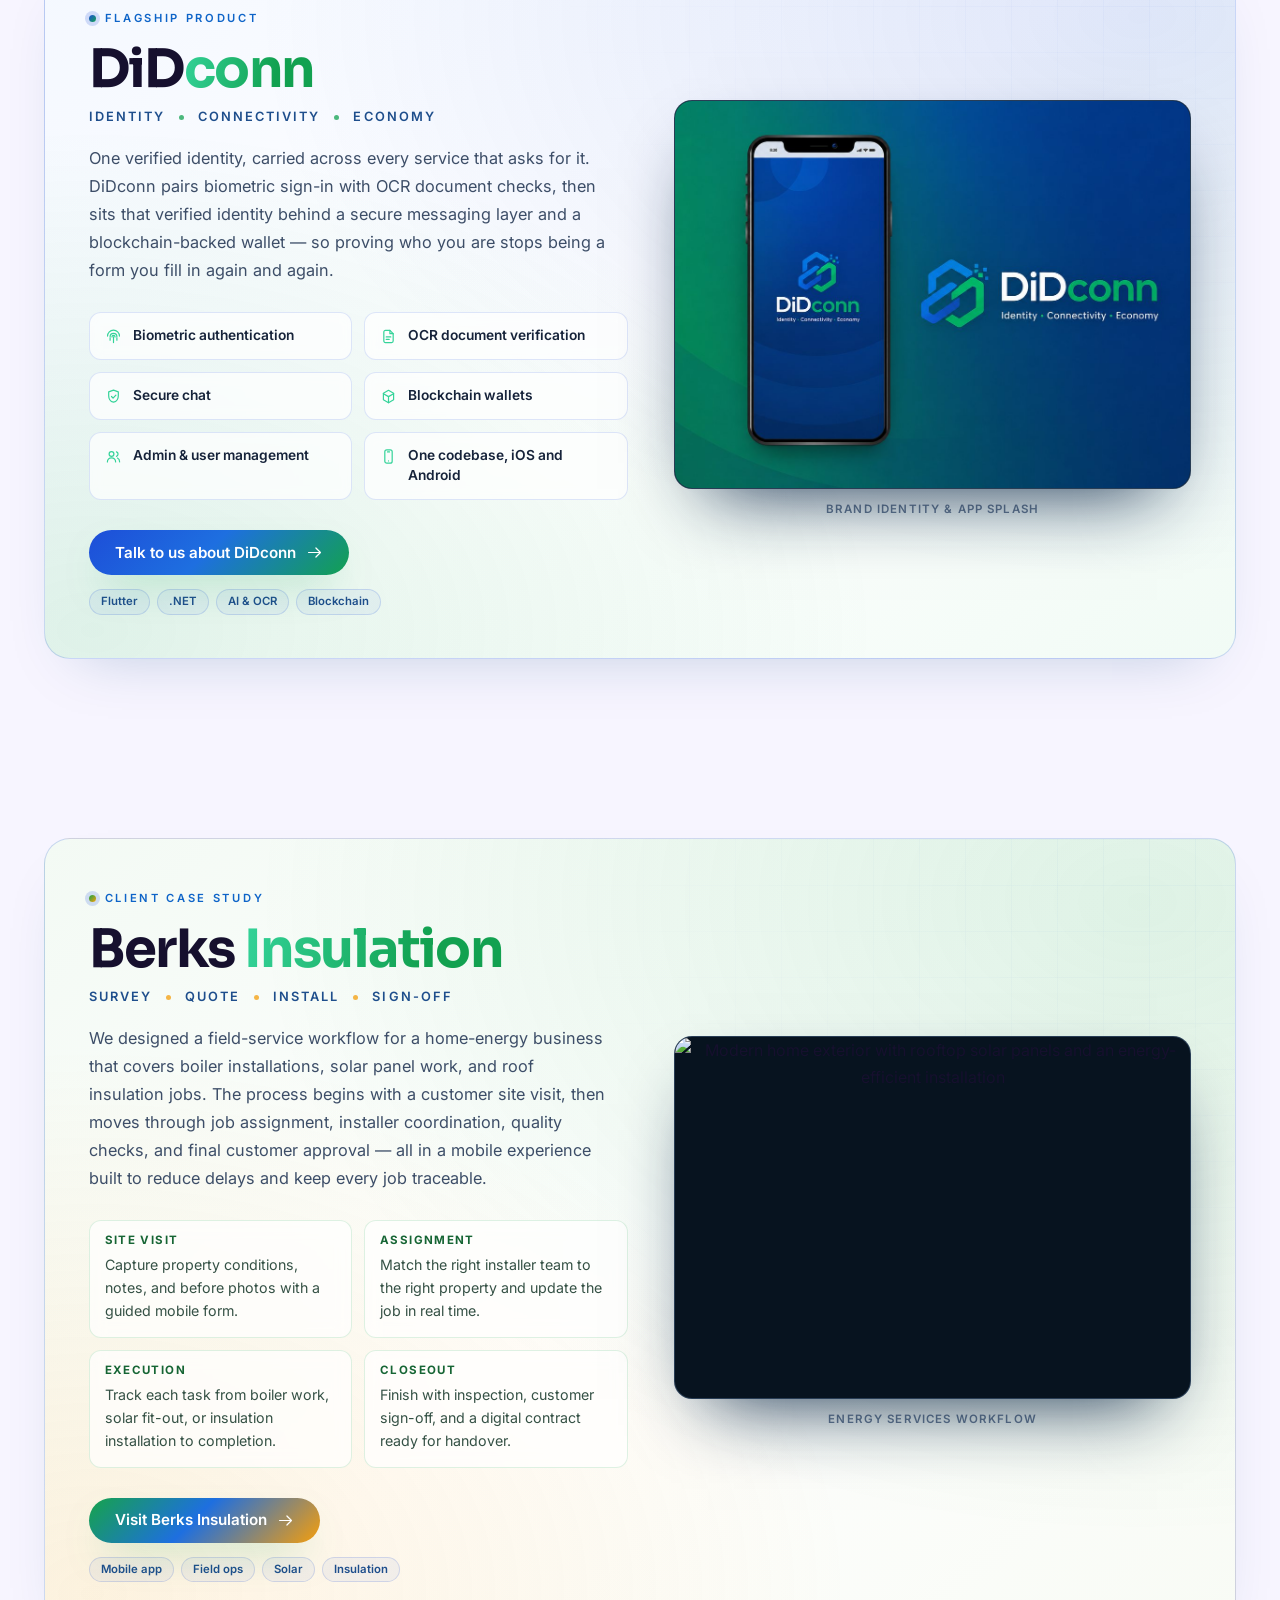
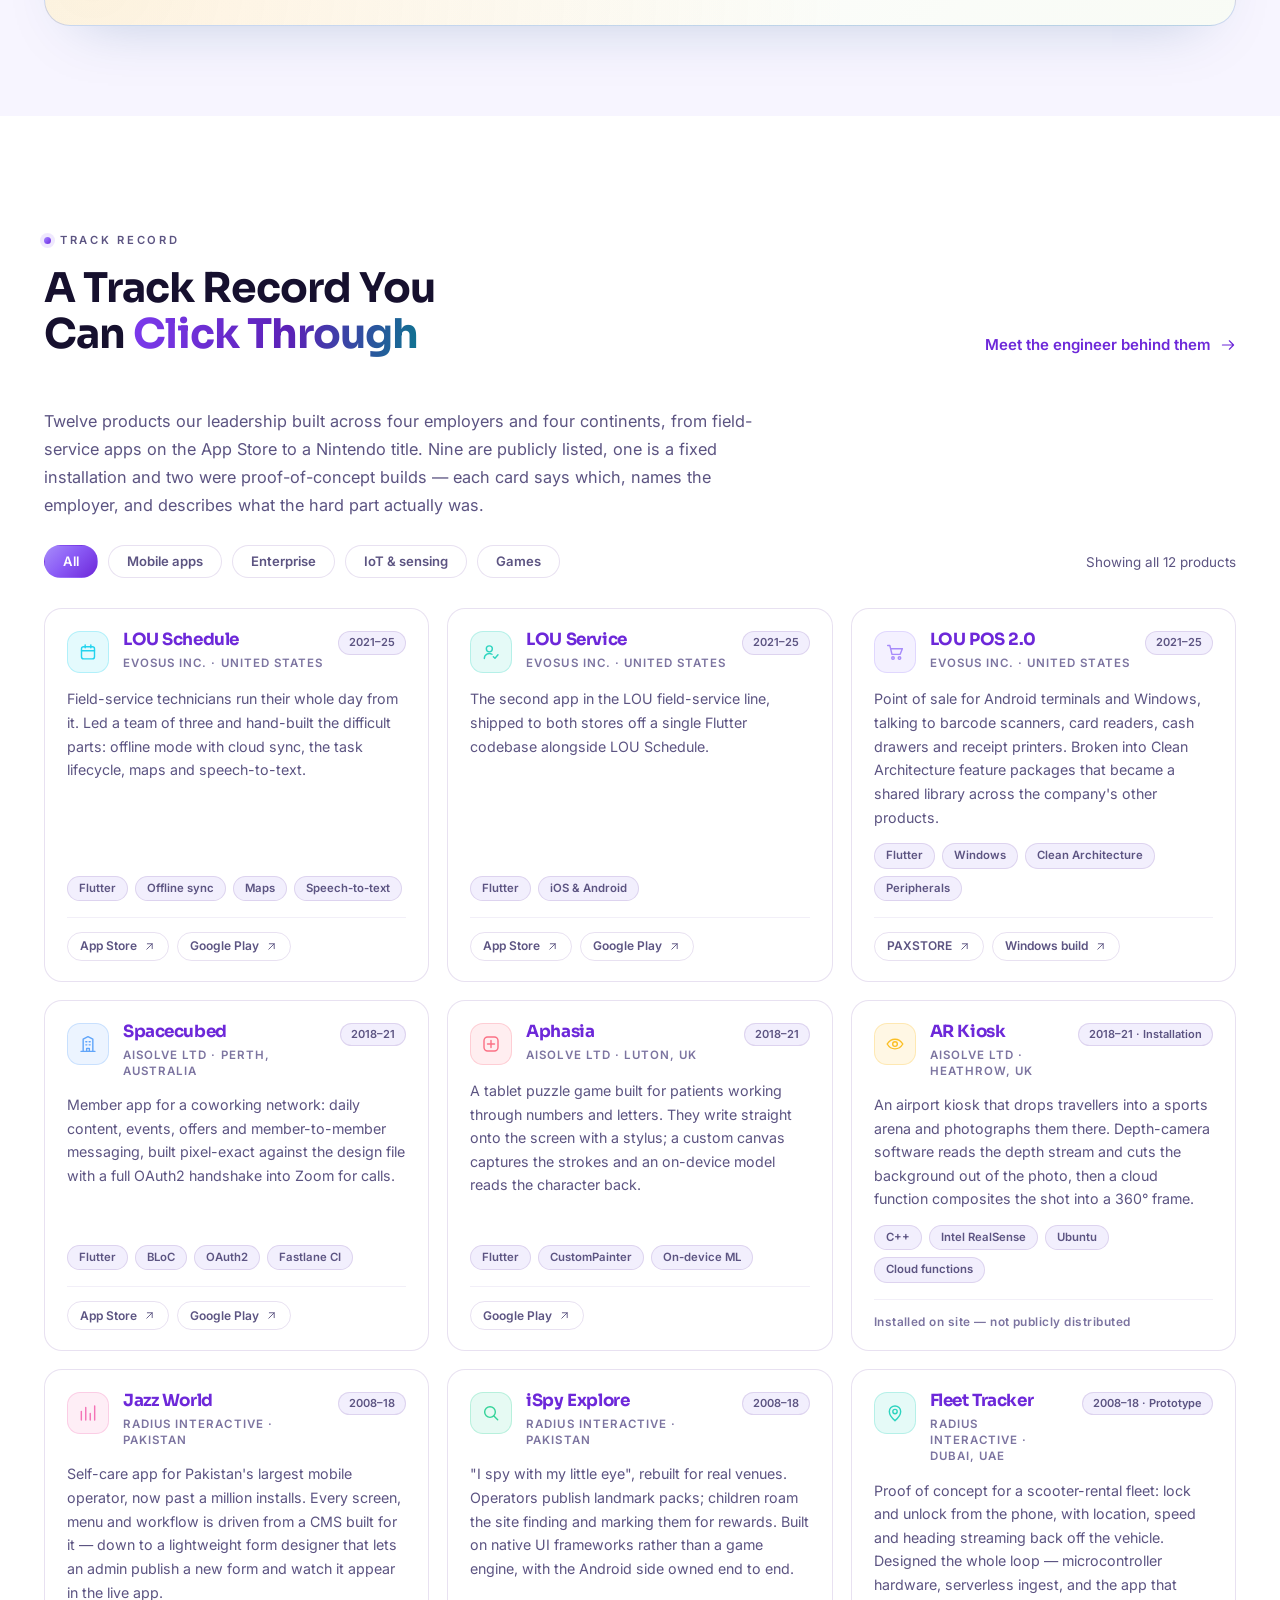
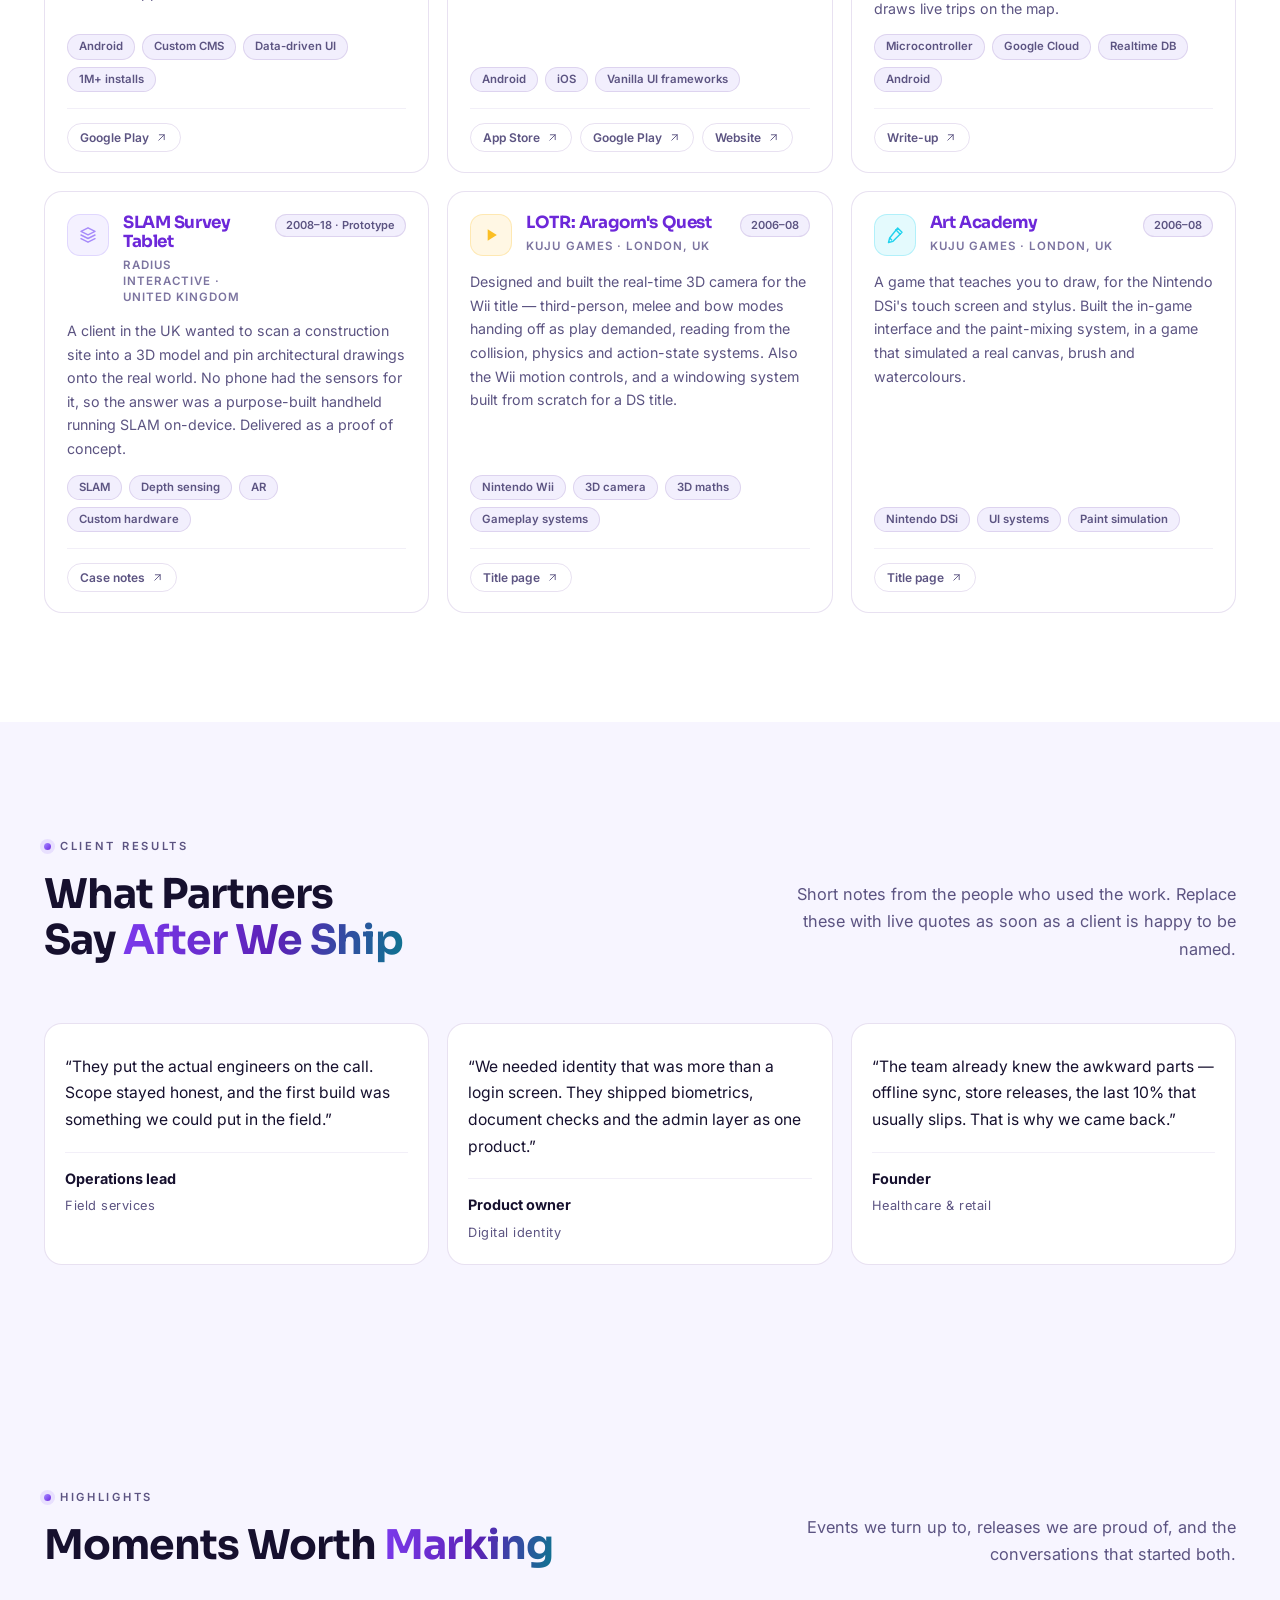
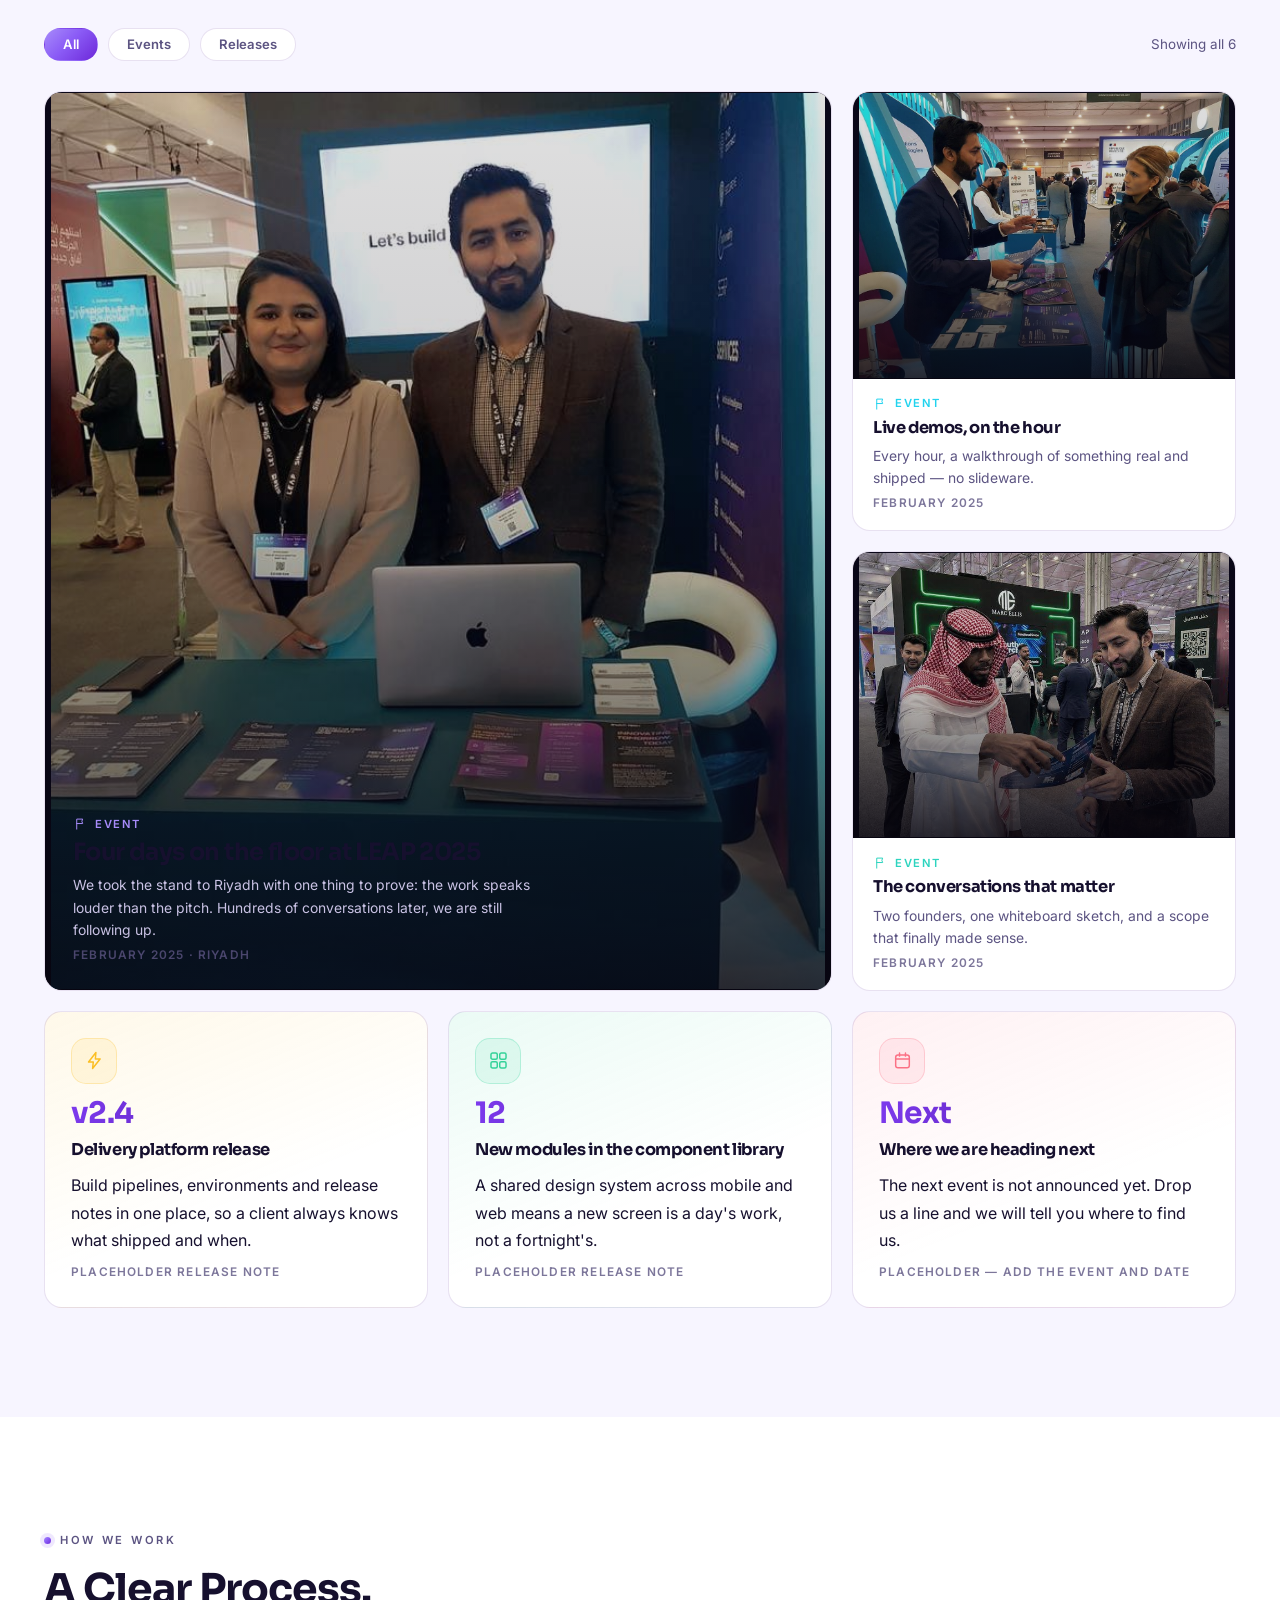
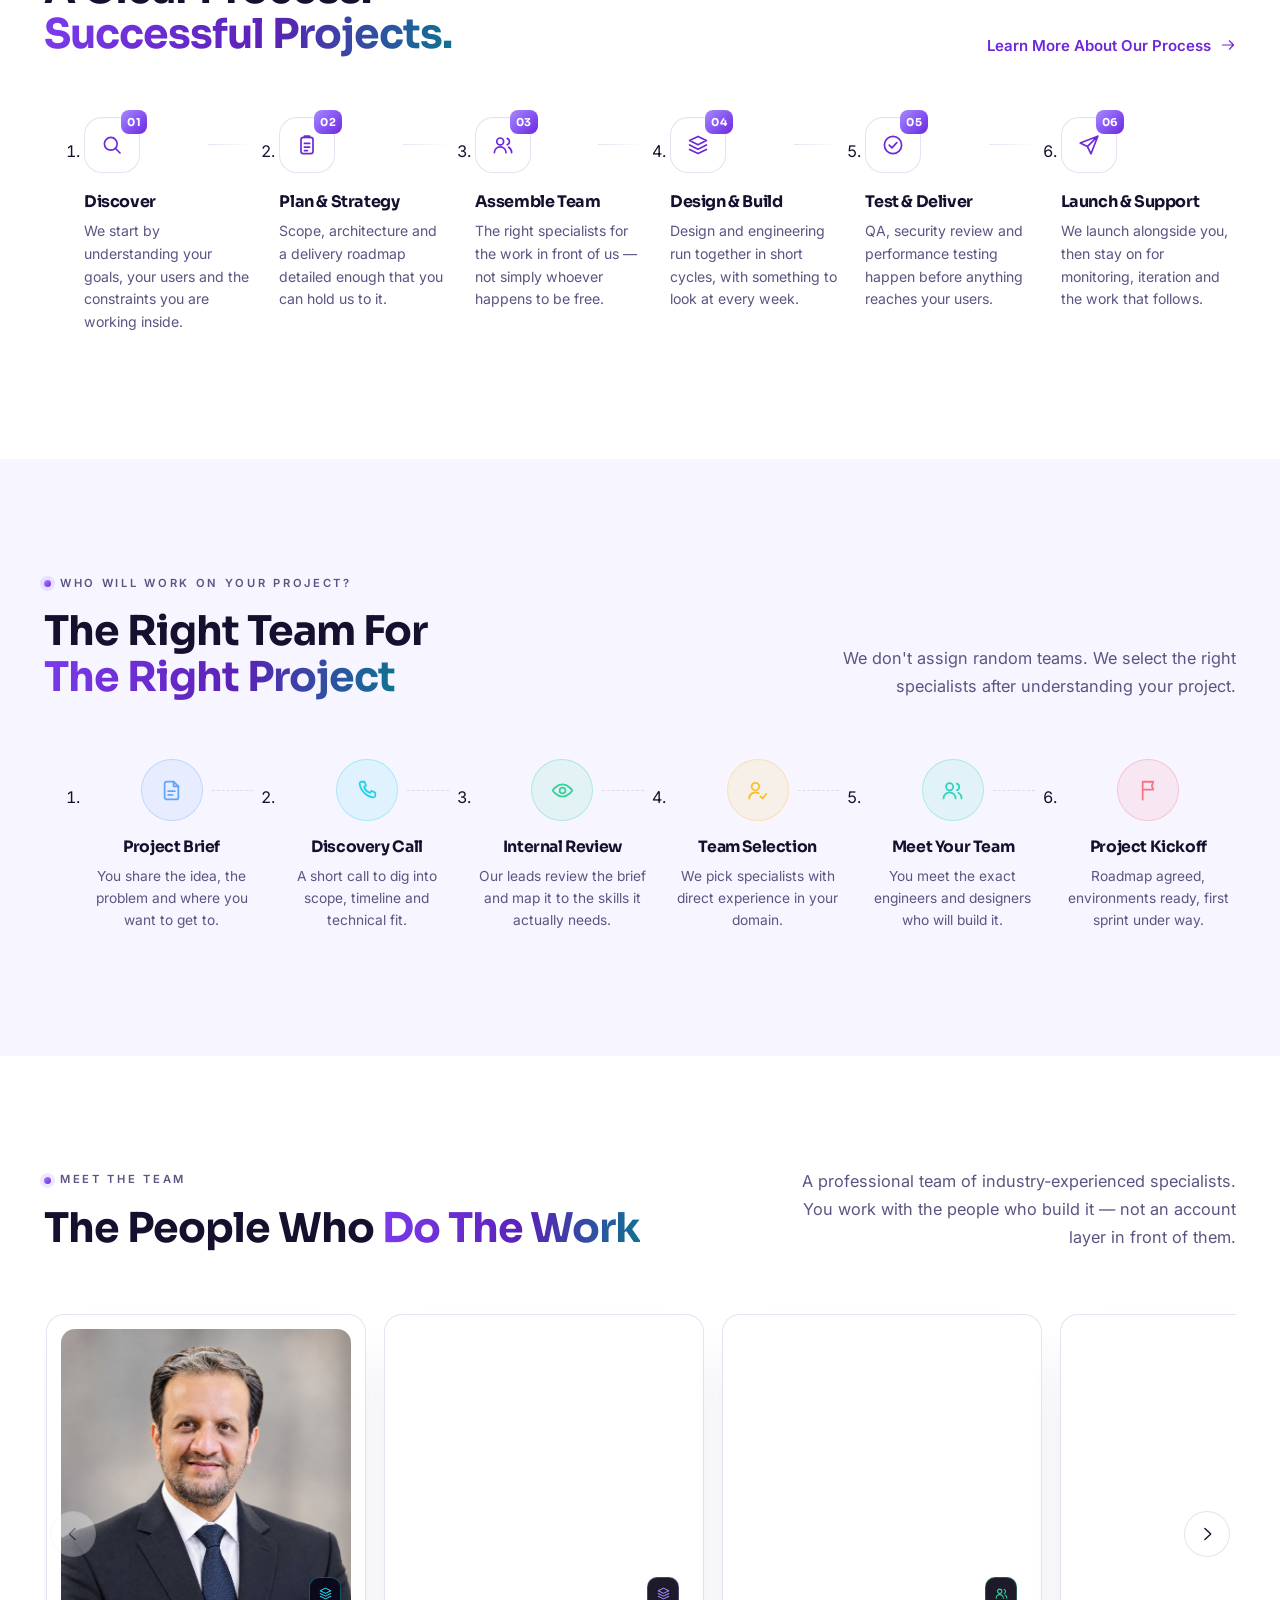
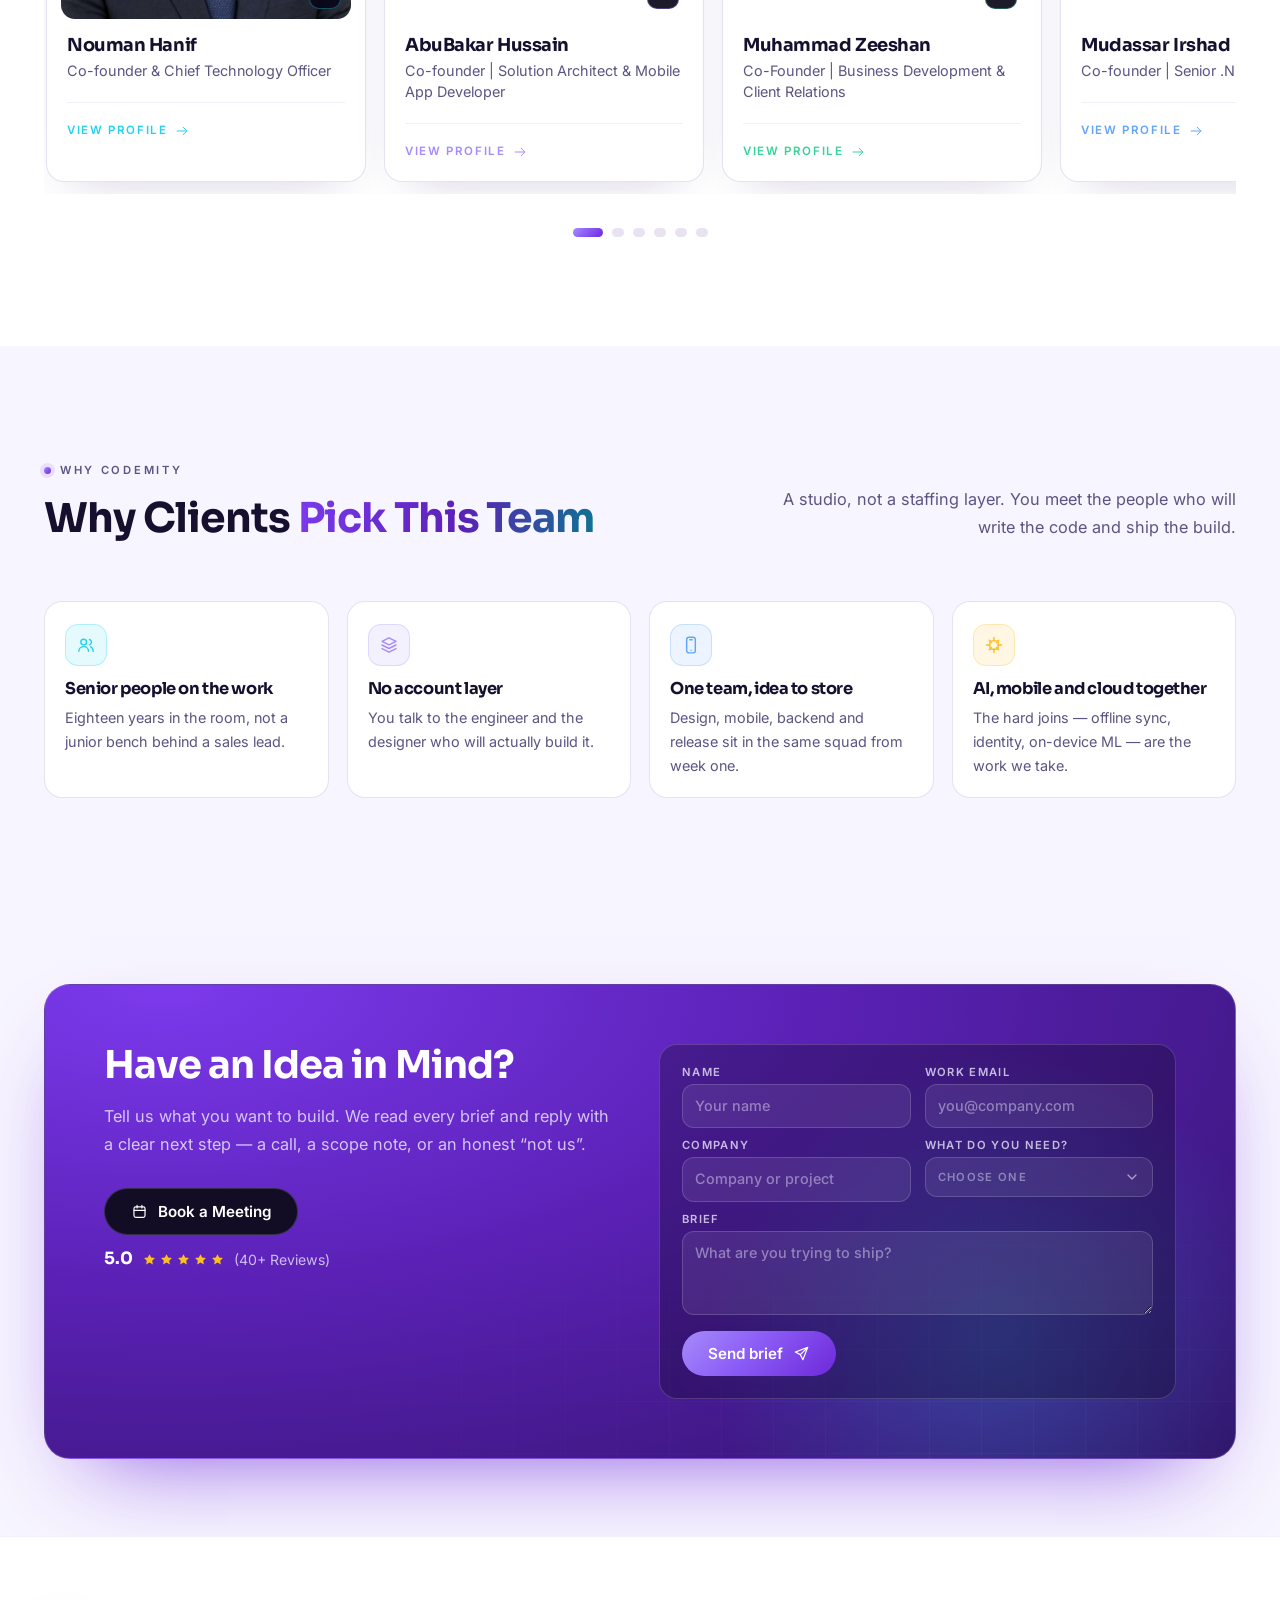
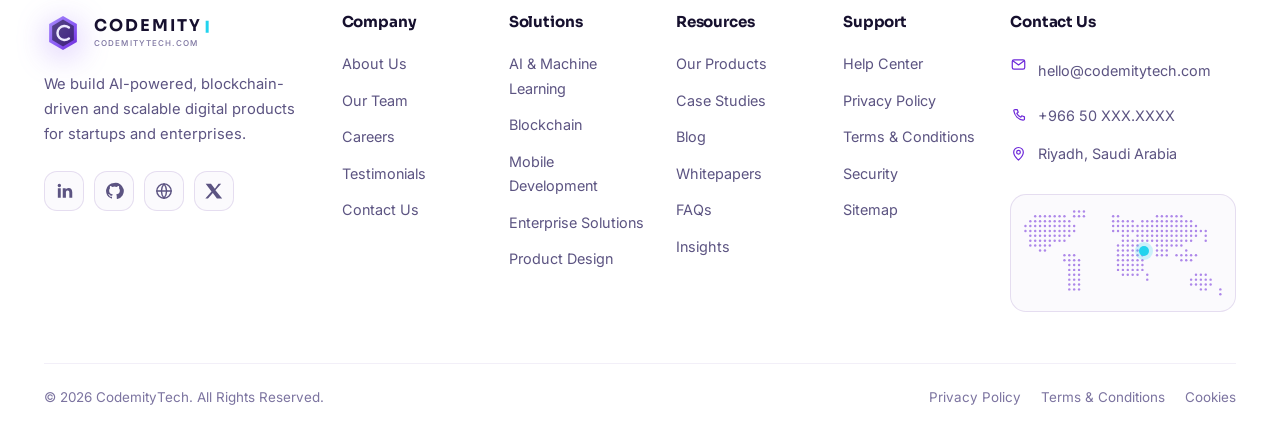
==== commit e55d005e: "Update profile card, modal, custom select dropdown, solution navigation, and fix team carousel end-c" ====
--- a/index.html
+++ b/index.html
@@ -46,10 +46,10 @@
      is the role at CodemityTech, not a CV fact.
 
        1.  Brand name .................. "CodemityTech" (header, footer, title, meta, favicon)
-       2.  Email ....................... info@codemitytech.com
-       3.  Phone ....................... 92-300-1115589
-       4.  Address ..................... 88-A Canal View Main Blvd, Canal View, Lahore, 54500
-       5.  Copyright year .............. © 2026
+       2.  Email ....................... hello@codemitytech.com
+       3.  Phone ....................... +966 50 XXX.XXXX   (also the WhatsApp link)
+       4.  Address ..................... Riyadh, Saudi Arabia
+       5.  Copyright year .............. © 2024
        6.  Head-line stats ............. 100+ / 95% / 8+  (the 18 years is real now)
        7.  Social links ................ all four point at "#"
        8.  Client logos ................ invented names drawn as simple SVG marks. Do
@@ -327,19 +327,19 @@
               <a href="#didconn"><svg class="ic" viewBox="0 0 24 24" aria-hidden="true">
                   <use href="#i-fingerprint" />
                 </svg>DiDconn — Digital Identity</a>
-              <a href="#solutions"><svg class="ic" viewBox="0 0 24 24" aria-hidden="true">
+              <a href="#sol-ai"><svg class="ic" viewBox="0 0 24 24" aria-hidden="true">
                   <use href="#i-ai" />
                 </svg>AI &amp; Intelligent Systems</a>
-              <a href="#solutions"><svg class="ic" viewBox="0 0 24 24" aria-hidden="true">
+              <a href="#sol-blockchain"><svg class="ic" viewBox="0 0 24 24" aria-hidden="true">
                   <use href="#i-chain" />
                 </svg>Blockchain &amp; Web3</a>
-              <a href="#solutions"><svg class="ic" viewBox="0 0 24 24" aria-hidden="true">
+              <a href="#sol-mobile"><svg class="ic" viewBox="0 0 24 24" aria-hidden="true">
                   <use href="#i-mobile" />
                 </svg>Mobile &amp; Digital Products</a>
-              <a href="#solutions"><svg class="ic" viewBox="0 0 24 24" aria-hidden="true">
+              <a href="#sol-enterprise"><svg class="ic" viewBox="0 0 24 24" aria-hidden="true">
                   <use href="#i-building" />
                 </svg>Enterprise Systems</a>
-              <a href="#solutions"><svg class="ic" viewBox="0 0 24 24" aria-hidden="true">
+              <a href="#sol-design"><svg class="ic" viewBox="0 0 24 24" aria-hidden="true">
                   <use href="#i-brush" />
                 </svg>Product Design</a>
             </div>
@@ -546,7 +546,7 @@
         </div>
 
         <div class="sol-grid">
-          <article class="sol t-rose rv">
+          <article class="sol t-rose rv" id="sol-ai">
             <span class="sol-ic"><svg class="ic" viewBox="0 0 24 24" aria-hidden="true">
                 <use href="#i-ai" />
               </svg></span>
@@ -560,7 +560,7 @@
             </a>
           </article>
 
-          <article class="sol t-violet rv" data-d="1">
+          <article class="sol t-violet rv" data-d="1" id="sol-blockchain">
             <span class="sol-ic"><svg class="ic" viewBox="0 0 24 24" aria-hidden="true">
                 <use href="#i-chain" />
               </svg></span>
@@ -574,7 +574,7 @@
             </a>
           </article>
 
-          <article class="sol t-cyan rv" data-d="2">
+          <article class="sol t-cyan rv" data-d="2" id="sol-mobile">
             <span class="sol-ic"><svg class="ic" viewBox="0 0 24 24" aria-hidden="true">
                 <use href="#i-mobile" />
               </svg></span>
@@ -588,7 +588,7 @@
             </a>
           </article>
 
-          <article class="sol t-blue rv" data-d="3">
+          <article class="sol t-blue rv" data-d="3" id="sol-enterprise">
             <span class="sol-ic"><svg class="ic" viewBox="0 0 24 24" aria-hidden="true">
                 <use href="#i-building" />
               </svg></span>
@@ -602,7 +602,7 @@
             </a>
           </article>
 
-          <article class="sol t-pink rv" data-d="4">
+          <article class="sol t-pink rv" data-d="4" id="sol-design">
             <span class="sol-ic"><svg class="ic" viewBox="0 0 24 24" aria-hidden="true">
                 <use href="#i-brush" />
               </svg></span>
@@ -1506,56 +1506,29 @@
             <span class="eyebrow">Client results</span>
             <h2>What Partners Say <span class="grad">After We Ship</span></h2>
           </div>
-          <p class="sec-dek rv" data-d="1">Trusted feedback from teams who needed fast execution, clear strategy, and product quality that actually holds up in use.</p>
+          <p class="sec-dek rv" data-d="1">Short notes from the people who used the work. Replace these with live quotes
+            as soon as a client is happy to be named.</p>
         </div>
         <ul class="quote-grid">
           <li class="quote t-cyan rv">
-            <p>“The team delivered a polished, conversion-focused digital experience that made our business easier to trust online. Their communication and attention to detail were excellent from start to finish.”</p>
+            <p>“They put the actual engineers on the call. Scope stayed honest, and the first build was something we could put in the field.”</p>
             <div class="quote-who">
-              <strong>Berks Insulation</strong>
-              <span>Marketing Manager</span>
+              <strong>Operations lead</strong>
+              <span>Field services</span>
             </div>
           </li>
           <li class="quote t-violet rv" data-d="1">
-            <p>“Penglong needed a better digital presence that matched the quality of the guest experience. The result felt premium, modern, and easy for customers to use.”</p>
+            <p>“We needed identity that was more than a login screen. They shipped biometrics, document checks and the admin layer as one product.”</p>
             <div class="quote-who">
-              <strong>Penglong</strong>
-              <span>Sales &amp; Marketing Manager</span>
+              <strong>Product owner</strong>
+              <span>Digital identity</span>
             </div>
           </li>
           <li class="quote t-amber rv" data-d="2">
-            <p>“MEDSOFT wanted a product that could scale with real operational complexity, and the team understood that challenge immediately. They built something practical and dependable.”</p>
+            <p>“The team already knew the awkward parts — offline sync, store releases, the last 10% that usually slips. That is why we came back.”</p>
             <div class="quote-who">
-              <strong>MEDSOFT</strong>
-              <span>Product Owner</span>
-            </div>
-          </li>
-          <li class="quote t-blue rv" data-d="3">
-            <p>“aCart needed a marketplace experience that felt native, clean, and believable for buyers and sellers. The final product gave us the confidence to move faster into market.”</p>
-            <div class="quote-who">
-              <strong>aCart</strong>
-              <span>Business Development Manager</span>
-            </div>
-          </li>
-          <li class="quote t-teal rv" data-d="4">
-            <p>“iSpy Explore required a smooth app experience that could handle real-world usage without friction. The team brought clarity, speed, and a strong product mindset.”</p>
-            <div class="quote-who">
-              <strong>iSpy</strong>
-              <span>Product Owner</span>
-            </div>
-          </li>
-          <li class="quote t-rose rv" data-d="5">
-            <p>“The product work was structured, transparent, and grounded in what users actually needed. We saw a clear improvement in usability and confidence in the brand.”</p>
-            <div class="quote-who">
-              <strong>DiDconn</strong>
-              <span>Product Owner</span>
-            </div>
-          </li>
-          <li class="quote t-green rv" data-d="6">
-            <p>“They were proactive about simplifying the experience while keeping the business model intact. The outcome felt thoughtful, polished, and ready for launch.”</p>
-            <div class="quote-who">
-              <strong>Eezly</strong>
-              <span>Sales Manager</span>
+              <strong>Founder</strong>
+              <span>Healthcare &amp; retail</span>
             </div>
           </li>
         </ul>
@@ -1896,7 +1869,31 @@
               </div>
             </li>
 
-            <!-- 3. Mudassar Irshad -->
+            <!-- 3. Muhammad Zeeshan -->
+            <li class="team-card t-green pmodal-card-trigger" data-member="zeeshan" tabindex="0" role="button"
+              aria-haspopup="dialog" aria-label="View Muhammad Zeeshan profile">
+              <div class="team-card-media">
+                <img src="assets/img/team/muhammad-zeeshan.jpg" width="400" height="400" loading="lazy" decoding="async"
+                  alt="Portrait for Muhammad Zeeshan">
+                <span class="team-card-badge"><svg class="ic" viewBox="0 0 24 24" aria-hidden="true">
+                    <use href="#i-users" />
+                  </svg></span>
+              </div>
+              <div class="team-card-body">
+                <h3>Muhammad Zeeshan</h3>
+                <p class="team-card-role">Co-Founder | Business Development &amp; Client Relations</p>
+                <div class="team-card-foot">
+                  <span class="team-card-action-text">
+                    <span>View Profile</span>
+                    <svg class="ic" viewBox="0 0 24 24" aria-hidden="true">
+                      <use href="#i-arrow-right" />
+                    </svg>
+                  </span>
+                </div>
+              </div>
+            </li>
+
+            <!-- 4. Mudassar Irshad -->
             <li class="team-card t-blue pmodal-card-trigger" data-member="mudassar" tabindex="0" role="button"
               aria-haspopup="dialog" aria-label="View Mudassar Irshad profile">
               <div class="team-card-media">
@@ -1920,7 +1917,7 @@
               </div>
             </li>
 
-            <!-- 4. Sarfraz Ahmad -->
+            <!-- 5. Sarfraz Ahmad -->
             <li class="team-card t-orange pmodal-card-trigger" data-member="sarfraz" tabindex="0" role="button"
               aria-haspopup="dialog" aria-label="View Sarfraz Ahmad profile">
               <div class="team-card-media">
@@ -1944,7 +1941,7 @@
               </div>
             </li>
 
-            <!-- 5. Zia Ur Rehman -->
+            <!-- 6. Zia Ur Rehman -->
             <li class="team-card t-pink pmodal-card-trigger" data-member="zia" tabindex="0" role="button"
               aria-haspopup="dialog" aria-label="View Zia Ur Rehman profile">
               <div class="team-card-media">
@@ -1968,7 +1965,7 @@
               </div>
             </li>
 
-            <!-- 5. Faisal Akram -->
+            <!-- 7. Faisal Akram -->
             <li class="team-card t-teal pmodal-card-trigger" data-member="faisal" tabindex="0" role="button"
               aria-haspopup="dialog" aria-label="View Faisal Akram profile">
               <div class="team-card-media">
@@ -1992,7 +1989,7 @@
               </div>
             </li>
 
-            <!-- 6. Abdul Rauf -->
+            <!-- 8. Abdul Rauf -->
             <li class="team-card t-rose pmodal-card-trigger" data-member="rauf" tabindex="0" role="button"
               aria-haspopup="dialog" aria-label="View Abdul Rauf profile">
               <div class="team-card-media">
@@ -2074,7 +2071,7 @@
               <p>Tell us what you want to build. We read every brief and reply with a clear next step — a call, a scope
                 note, or an honest “not us”.</p>
               <div class="cta-btns">
-                <a class="btn btn-dark" href="mailto:info@codemitytech.com?subject=Book%20a%20meeting">
+                <a class="btn btn-dark" href="mailto:hello@codemitytech.com?subject=Book%20a%20meeting">
                   <svg class="ic" viewBox="0 0 24 24" aria-hidden="true">
                     <use href="#i-calendar" />
                   </svg>
@@ -2093,7 +2090,7 @@
                 <span>(40+ Reviews)</span>
               </span>
             </div>
-            <form class="brief" id="brief" action="mailto:info@codemitytech.com" method="post" enctype="text/plain">
+            <form class="brief" id="brief" action="mailto:hello@codemitytech.com" method="post" enctype="text/plain">
               <label class="brief-field">
                 <span>Name</span>
                 <input type="text" name="name" id="brief-name" autocomplete="name" required placeholder="Your name">
@@ -2106,18 +2103,26 @@
                 <span>Company</span>
                 <input type="text" name="company" id="brief-company" autocomplete="organization" placeholder="Company or project">
               </label>
-              <label class="brief-field">
+              <div class="brief-field">
                 <span>What do you need?</span>
-                <select name="need" id="brief-need" required>
-                  <option value="" disabled selected>Choose one</option>
-                  <option>Mobile app</option>
-                  <option>AI / intelligent systems</option>
-                  <option>Digital identity</option>
-                  <option>Enterprise / ERP</option>
-                  <option>Product design</option>
-                  <option>Something else</option>
-                </select>
-              </label>
+                <div class="custom-select" id="brief-need-wrap">
+                  <input type="hidden" name="need" id="brief-need" required>
+                  <button class="custom-select-trigger" type="button" id="brief-need-btn" aria-haspopup="listbox" aria-expanded="false">
+                    <span class="custom-select-value" id="brief-need-val">Choose one</span>
+                    <svg class="ic custom-select-arrow" viewBox="0 0 24 24" aria-hidden="true">
+                      <polyline points="6 9 12 15 18 9" fill="none" stroke="currentColor" stroke-width="2" stroke-linecap="round" stroke-linejoin="round"/>
+                    </svg>
+                  </button>
+                  <ul class="custom-select-menu" id="brief-need-menu" role="listbox" aria-label="What do you need?">
+                    <li role="option" data-value="Mobile app">Mobile app</li>
+                    <li role="option" data-value="AI / intelligent systems">AI / intelligent systems</li>
+                    <li role="option" data-value="Digital identity">Digital identity</li>
+                    <li role="option" data-value="Enterprise / ERP">Enterprise / ERP</li>
+                    <li role="option" data-value="Product design">Product design</li>
+                    <li role="option" data-value="Something else">Something else</li>
+                  </ul>
+                </div>
+              </div>
               <label class="brief-field brief-full">
                 <span>Brief</span>
                 <textarea name="message" id="brief-message" rows="3" required placeholder="What are you trying to ship?"></textarea>
@@ -2220,19 +2225,20 @@
               <svg class="ic" viewBox="0 0 24 24" aria-hidden="true">
                 <use href="#i-mail" />
               </svg>
-              <a href="mailto:info@codemitytech.com">info@codemitytech.com</a>
+              <a href="mailto:hello@codemitytech.com">hello@codemitytech.com</a>
             </li>
             <li>
               <svg class="ic" viewBox="0 0 24 24" aria-hidden="true">
                 <use href="#i-phone" />
               </svg>
-              <a href="tel:+92-300-1115589">92-300-1115589</a>
+              <!-- not a tel: link yet — the number is still a placeholder -->
+              <span>+966 50 XXX.XXXX</span>
             </li>
             <li>
               <svg class="ic" viewBox="0 0 24 24" aria-hidden="true">
                 <use href="#i-pin" />
               </svg>
-              <span>88-A Canal View Main Blvd, Canal View, Lahore, 54500</span>
+              <span>Riyadh, Saudi Arabia</span>
             </li>
           </ul>
           <div class="ft-map" aria-hidden="true">
@@ -2607,7 +2613,7 @@
               <svg class="ic" viewBox="0 0 24 24" aria-hidden="true">
                 <use href="#i-layers" />
               </svg>
-              <span>Technical &amp; Design Expertise</span>
+              <span>Expertise Areas</span>
             </h3>
             <div class="pmodal-skill-groups" id="pm-skills"></div>
           </div>
--- a/assets/css/styles.css
+++ b/assets/css/styles.css
@@ -523,11 +523,24 @@
 @media (max-width:820px){.sol-grid{grid-template-columns:repeat(2,minmax(0,1fr))}}
 @media (max-width:520px){.sol-grid{grid-template-columns:1fr}}
 
+/* solution card scroll-to + highlight */
+.sol[id]{scroll-margin-top:100px}
+.sol.sol-highlight{
+  animation:sol-glow 1.6s ease-out;
+  border-color:color-mix(in srgb,var(--c) 50%,var(--line));
+  transform:translateY(-6px);box-shadow:0 0 30px color-mix(in srgb,var(--c) 25%,transparent)
+}
+@keyframes sol-glow{
+  0%{box-shadow:0 0 0 0 color-mix(in srgb,var(--c) 40%,transparent)}
+  40%{box-shadow:0 0 36px 6px color-mix(in srgb,var(--c) 30%,transparent)}
+  100%{box-shadow:0 0 0 0 transparent}
+}
+
 /* ---------- 7. featured work carousel ---------- */
 .car{position:relative}
 .car-track{
   display:flex;gap:22px;overflow-x:auto;overscroll-behavior-x:contain;
-  scroll-snap-type:x mandatory;padding:4px 2px 8px;
+  scroll-snap-type:x mandatory;scroll-behavior:smooth;padding:4px 2px 8px;
   scrollbar-width:none;-ms-overflow-style:none
 }
 .car-track::-webkit-scrollbar{display:none}
@@ -1317,7 +1330,7 @@
 
 /* ---------- 8c. team slider + profile modal (from About Us pull) ---------- */
 .team-car{position:relative;margin-top:8px}
-.team-track{display:flex;gap:18px;padding-bottom:8px}
+.team-track{display:flex;gap:18px;padding:4px 2px 12px;scroll-padding:0 2px}
 .team-card{
   flex:0 0 min(320px,82vw);scroll-snap-align:start;
   position:relative;display:flex;flex-direction:column;
@@ -1326,6 +1339,8 @@
   cursor:pointer;box-shadow:var(--shadow);
   transition:transform .35s var(--ease),border-color .3s,box-shadow .35s
 }
+.team-card:last-child,
+.wcard:last-child{scroll-snap-align:end}
 .team-card::before{
   content:"";position:absolute;inset:0;border-radius:inherit;pointer-events:none;
   opacity:0;transition:opacity .35s;
@@ -1342,6 +1357,9 @@
   transition:transform .6s var(--ease)
 }
 .team-card:hover .team-card-media img{transform:scale(1.04)}
+/* Zeeshan-specific image framing — match LinkedIn-style centering */
+.team-card[data-member="zeeshan"] .team-card-media img{object-position:center 30%;transform:scale(1.12)}
+.team-card[data-member="zeeshan"]:hover .team-card-media img{transform:scale(1.16)}
 .team-card-badge{
   position:absolute;right:10px;bottom:10px;display:grid;place-items:center;
   width:32px;height:32px;border-radius:10px;color:var(--c);
@@ -1359,6 +1377,10 @@
 .team-card-action-text .ic{width:14px;height:14px}
 .team-car .car-prev{left:-20px}
 .team-car .car-next{right:-20px}
+@media (max-width:1340px){
+  .team-car .car-prev{left:6px}
+  .team-car .car-next{right:6px}
+}
 
 .pmodal-card-trigger{cursor:pointer}
 .pmodal{
@@ -1530,6 +1552,53 @@
 }
 .brief-field textarea{resize:vertical;min-height:84px}
 .brief-field input::placeholder,.brief-field textarea::placeholder{color:rgba(237,233,254,.45)}
+
+/* ---- custom select dropdown ---- */
+.custom-select{position:relative}
+.custom-select-trigger{
+  display:flex;align-items:center;justify-content:space-between;width:100%;
+  padding:11px 12px;border-radius:12px;border:1px solid rgba(255,255,255,.16);
+  background:rgba(255,255,255,.08);color:#fff;font:500 .9rem/1.4 var(--font-b);
+  cursor:pointer;transition:border-color .25s,box-shadow .25s;text-align:left
+}
+.custom-select-trigger:hover{border-color:rgba(255,255,255,.3)}
+.custom-select-trigger:focus-visible{outline:2px solid var(--a-violet);outline-offset:2px}
+.custom-select-trigger[aria-expanded="true"]{
+  border-color:rgba(139,92,246,.5);box-shadow:0 0 0 3px rgba(139,92,246,.15)
+}
+.custom-select-value.is-placeholder{color:rgba(237,233,254,.45)}
+.custom-select-arrow{
+  width:16px;height:16px;flex-shrink:0;color:rgba(237,233,254,.6);
+  transition:transform .3s var(--ease)
+}
+.custom-select-trigger[aria-expanded="true"] .custom-select-arrow{transform:rotate(180deg)}
+.custom-select-menu{
+  position:absolute;top:calc(100% + 6px);left:0;right:0;z-index:50;
+  list-style:none;margin:0;padding:6px;border-radius:14px;
+  background:rgba(22,16,46,.94);backdrop-filter:blur(20px);-webkit-backdrop-filter:blur(20px);
+  border:1px solid rgba(139,92,246,.22);
+  box-shadow:0 16px 40px rgba(0,0,0,.5),0 0 0 1px rgba(255,255,255,.06) inset;
+  opacity:0;visibility:hidden;transform:translateY(-8px) scale(.98);
+  transition:opacity .25s var(--ease),transform .25s var(--ease),visibility .25s
+}
+.custom-select-menu.is-open{
+  opacity:1;visibility:visible;transform:translateY(0) scale(1)
+}
+.custom-select-menu li{
+  padding:10px 14px;border-radius:10px;font:500 .88rem/1.3 var(--font-b);
+  color:rgba(237,233,254,.85);cursor:pointer;
+  transition:background .2s,color .2s
+}
+.custom-select-menu li:hover{
+  background:rgba(139,92,246,.16);color:#fff
+}
+.custom-select-menu li.is-selected{
+  background:rgba(139,92,246,.22);color:#fff;font-weight:600
+}
+.custom-select-menu li.is-selected::after{
+  content:"\2713";float:right;color:var(--a-violet);font-weight:700
+}
+
 .brief-field select option{color:#16102E}
 .brief-full{grid-column:1/-1}
 .brief-go{grid-column:1/-1;justify-self:start;margin-top:4px}
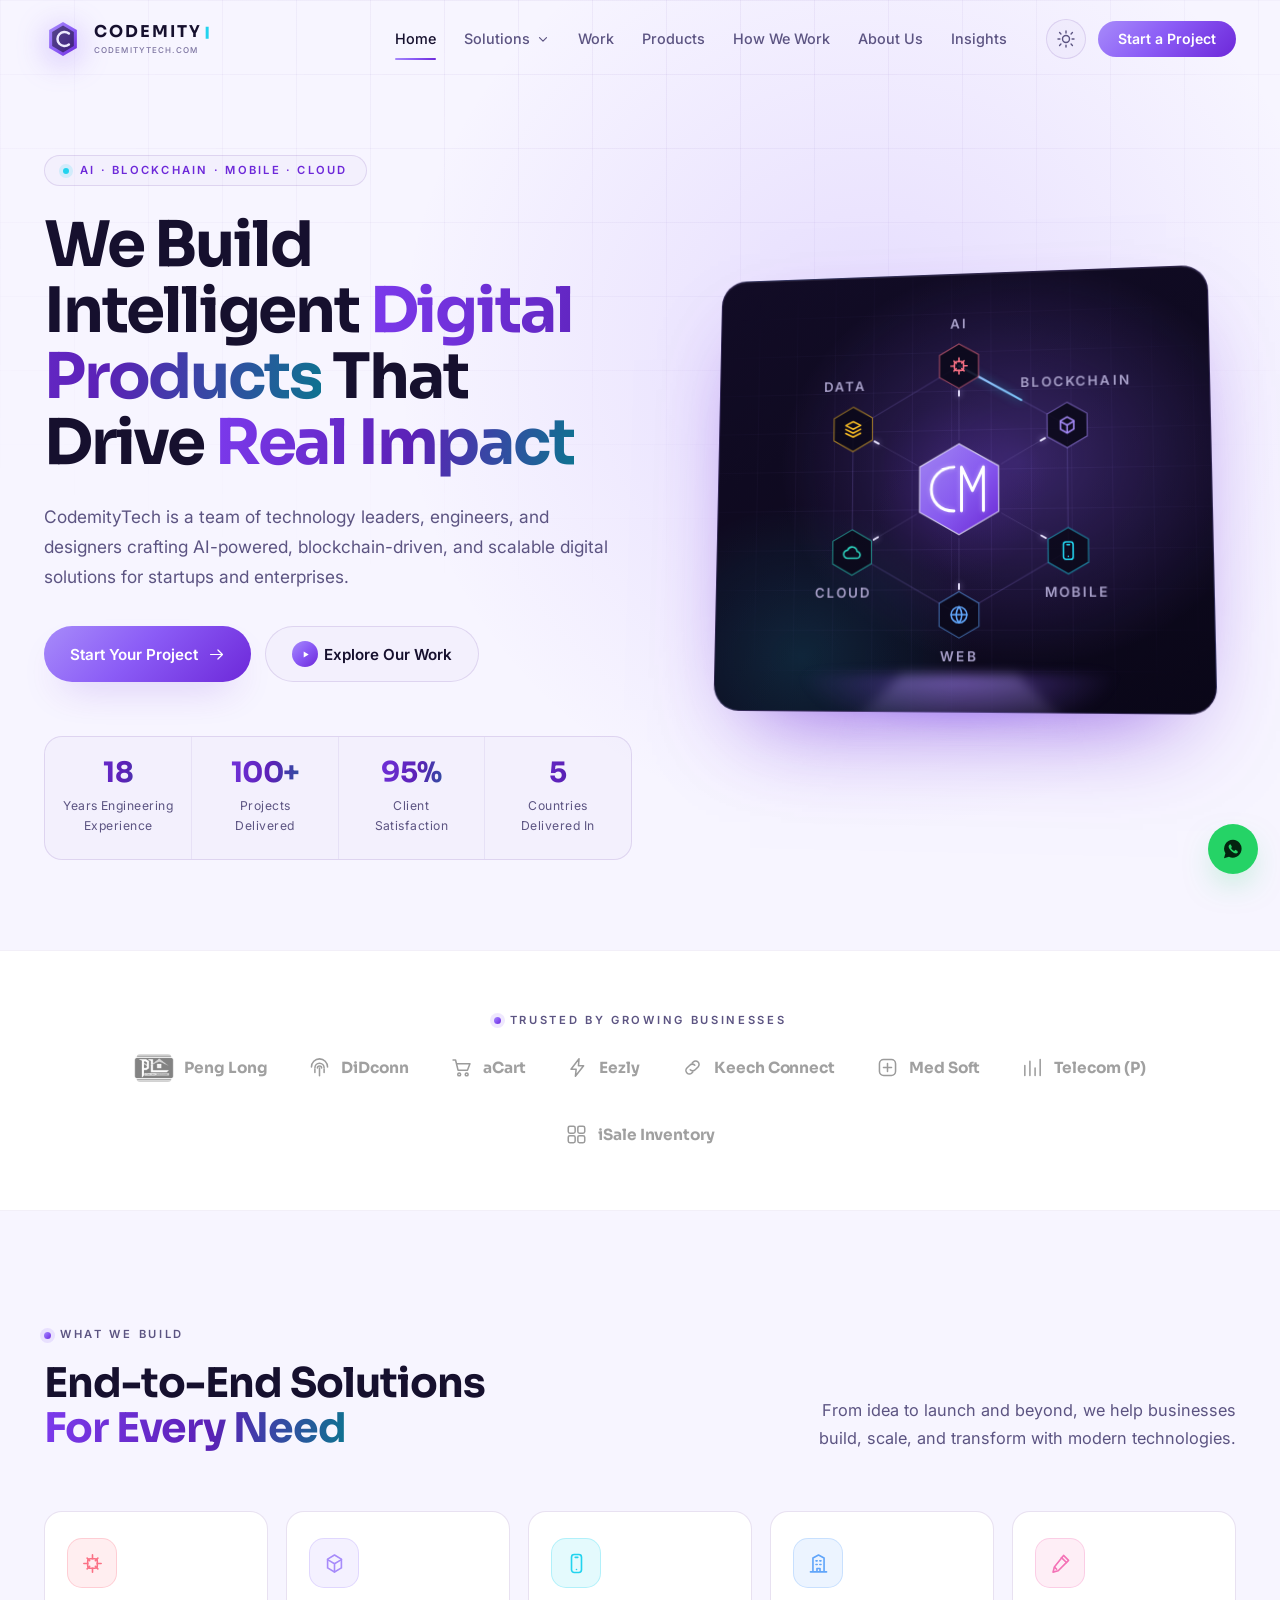
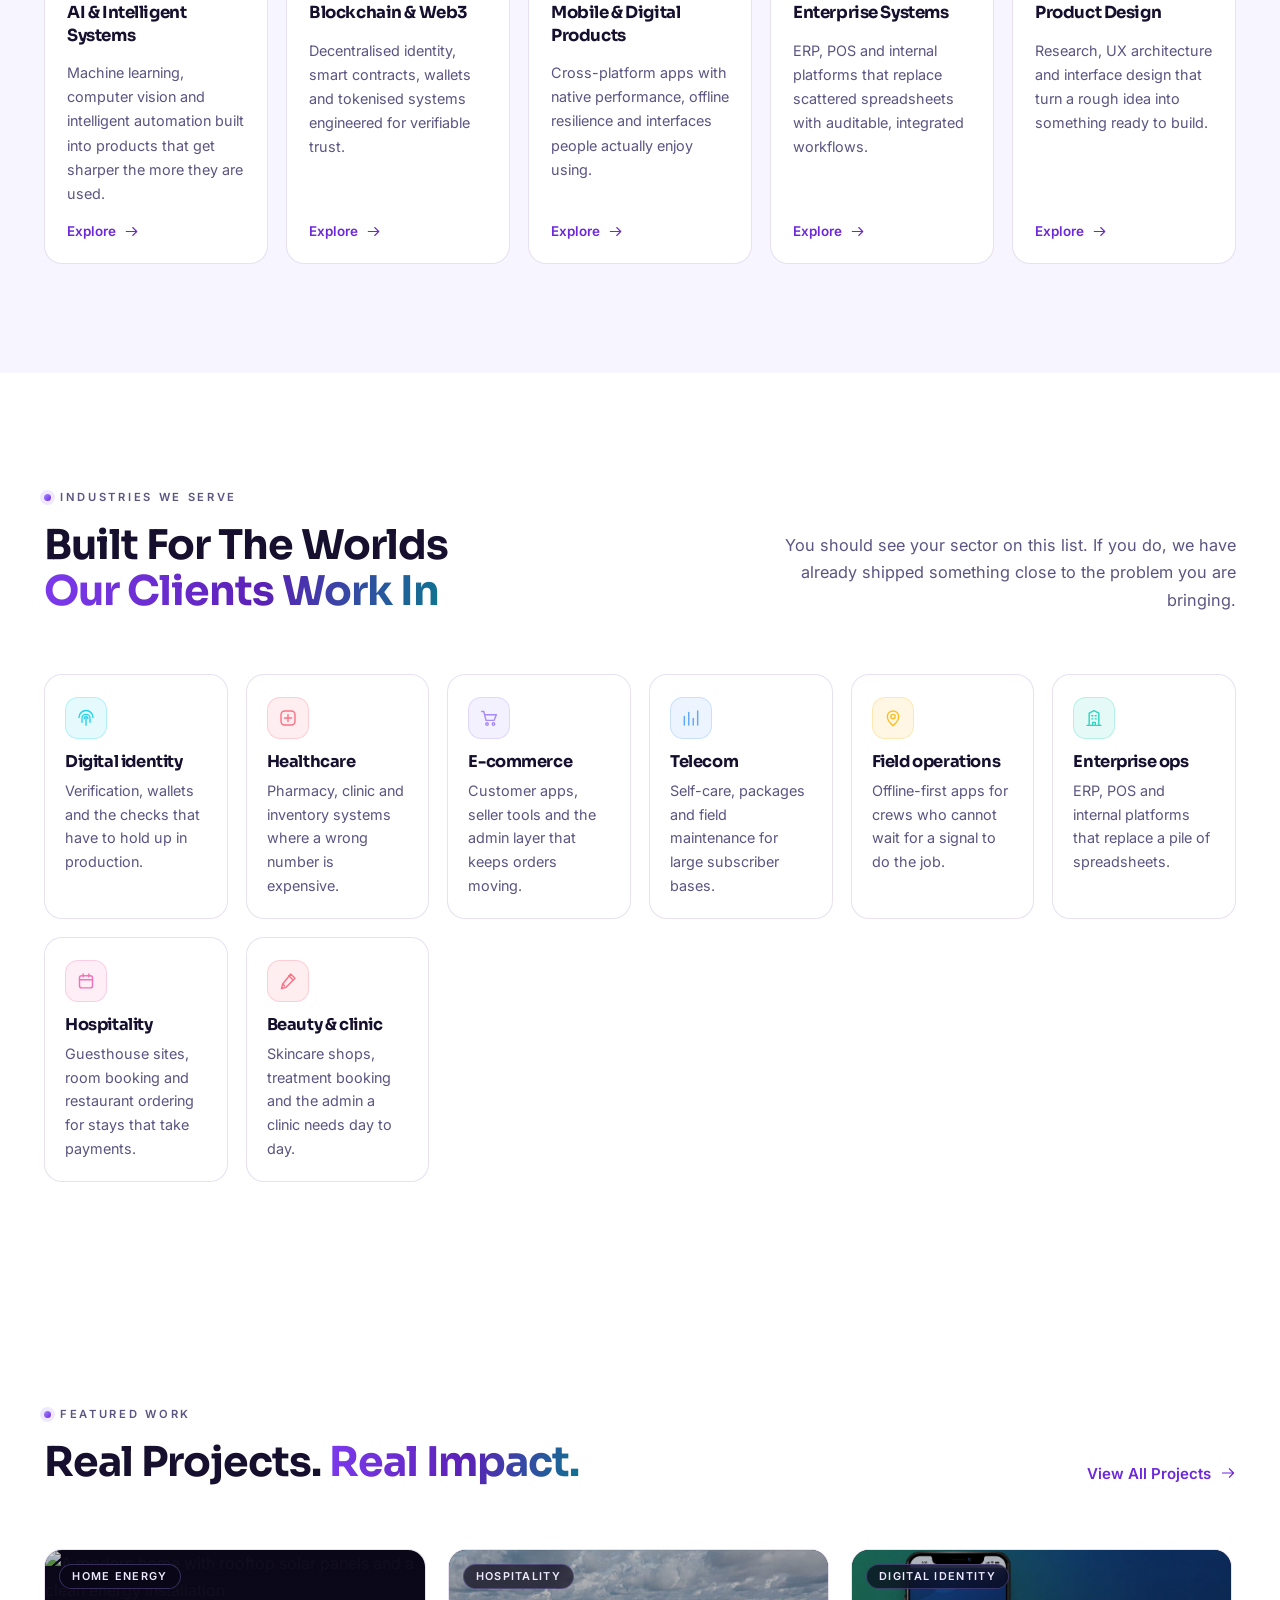
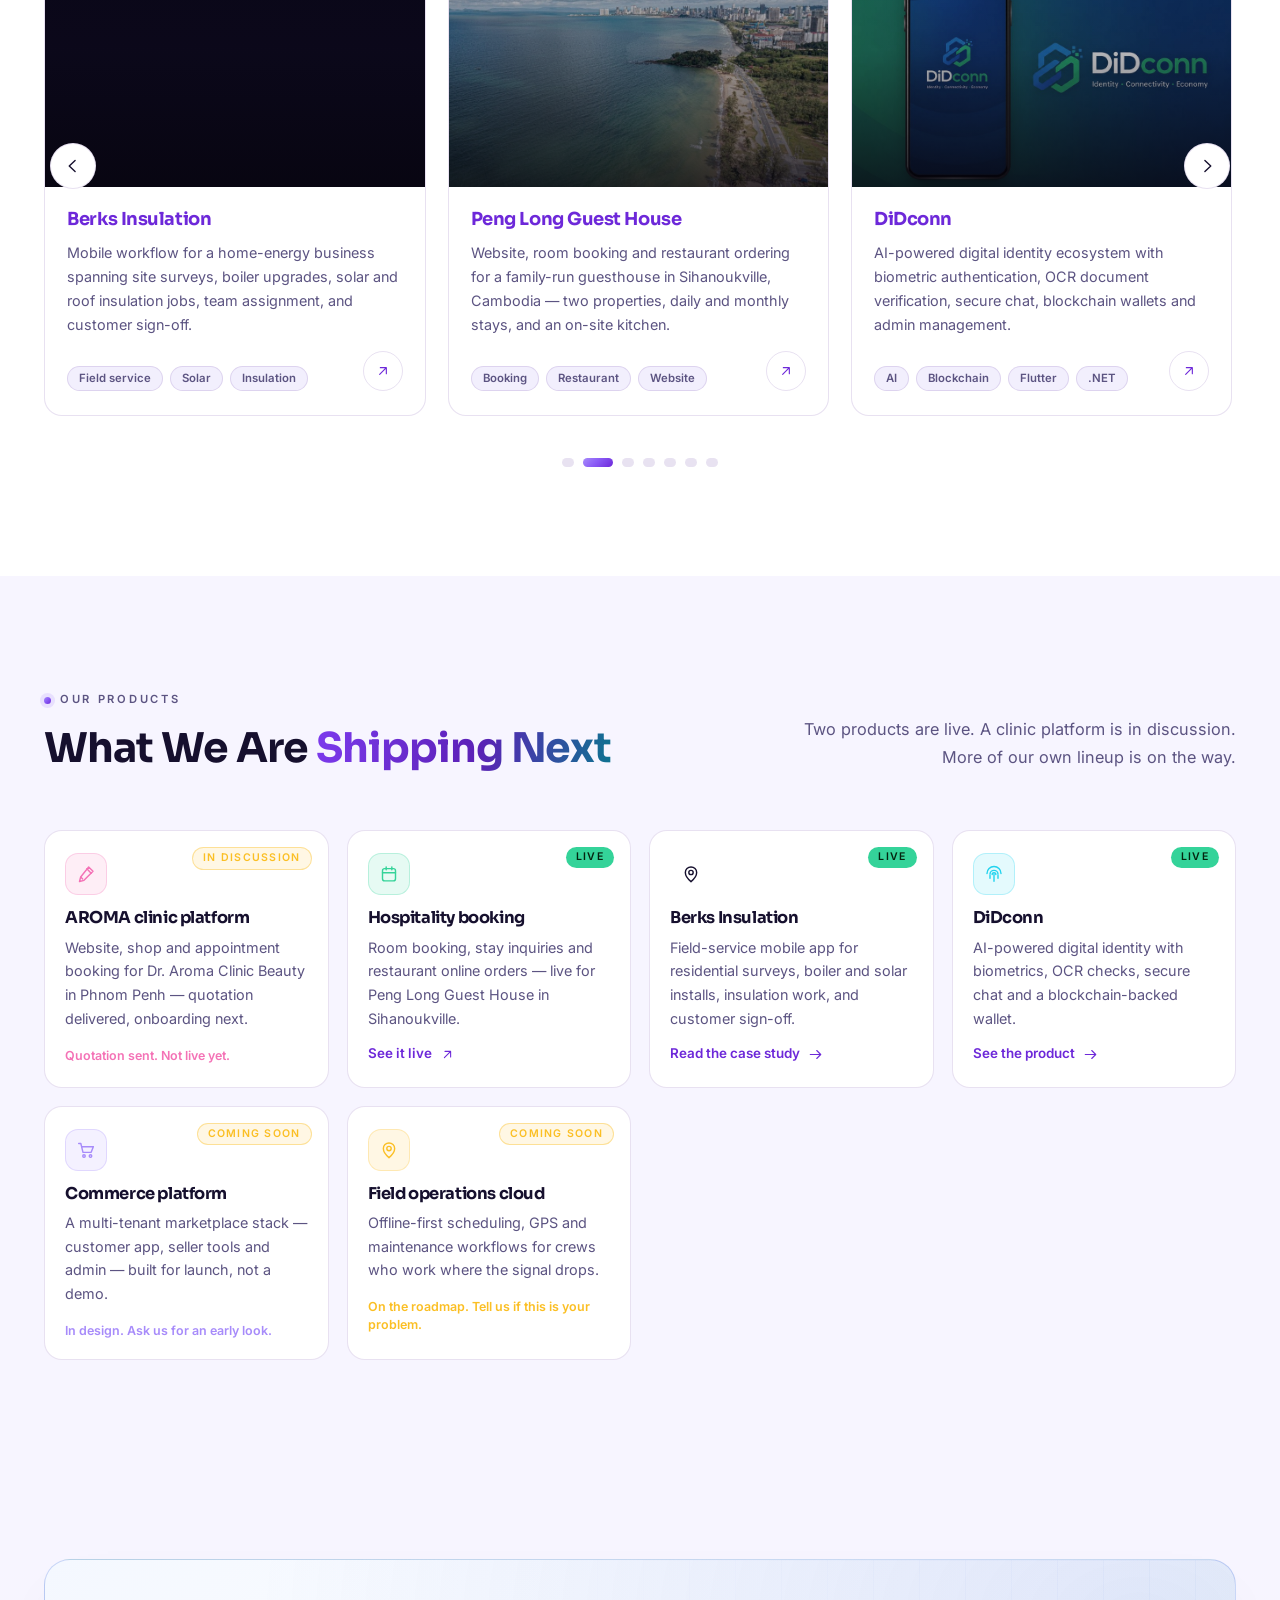
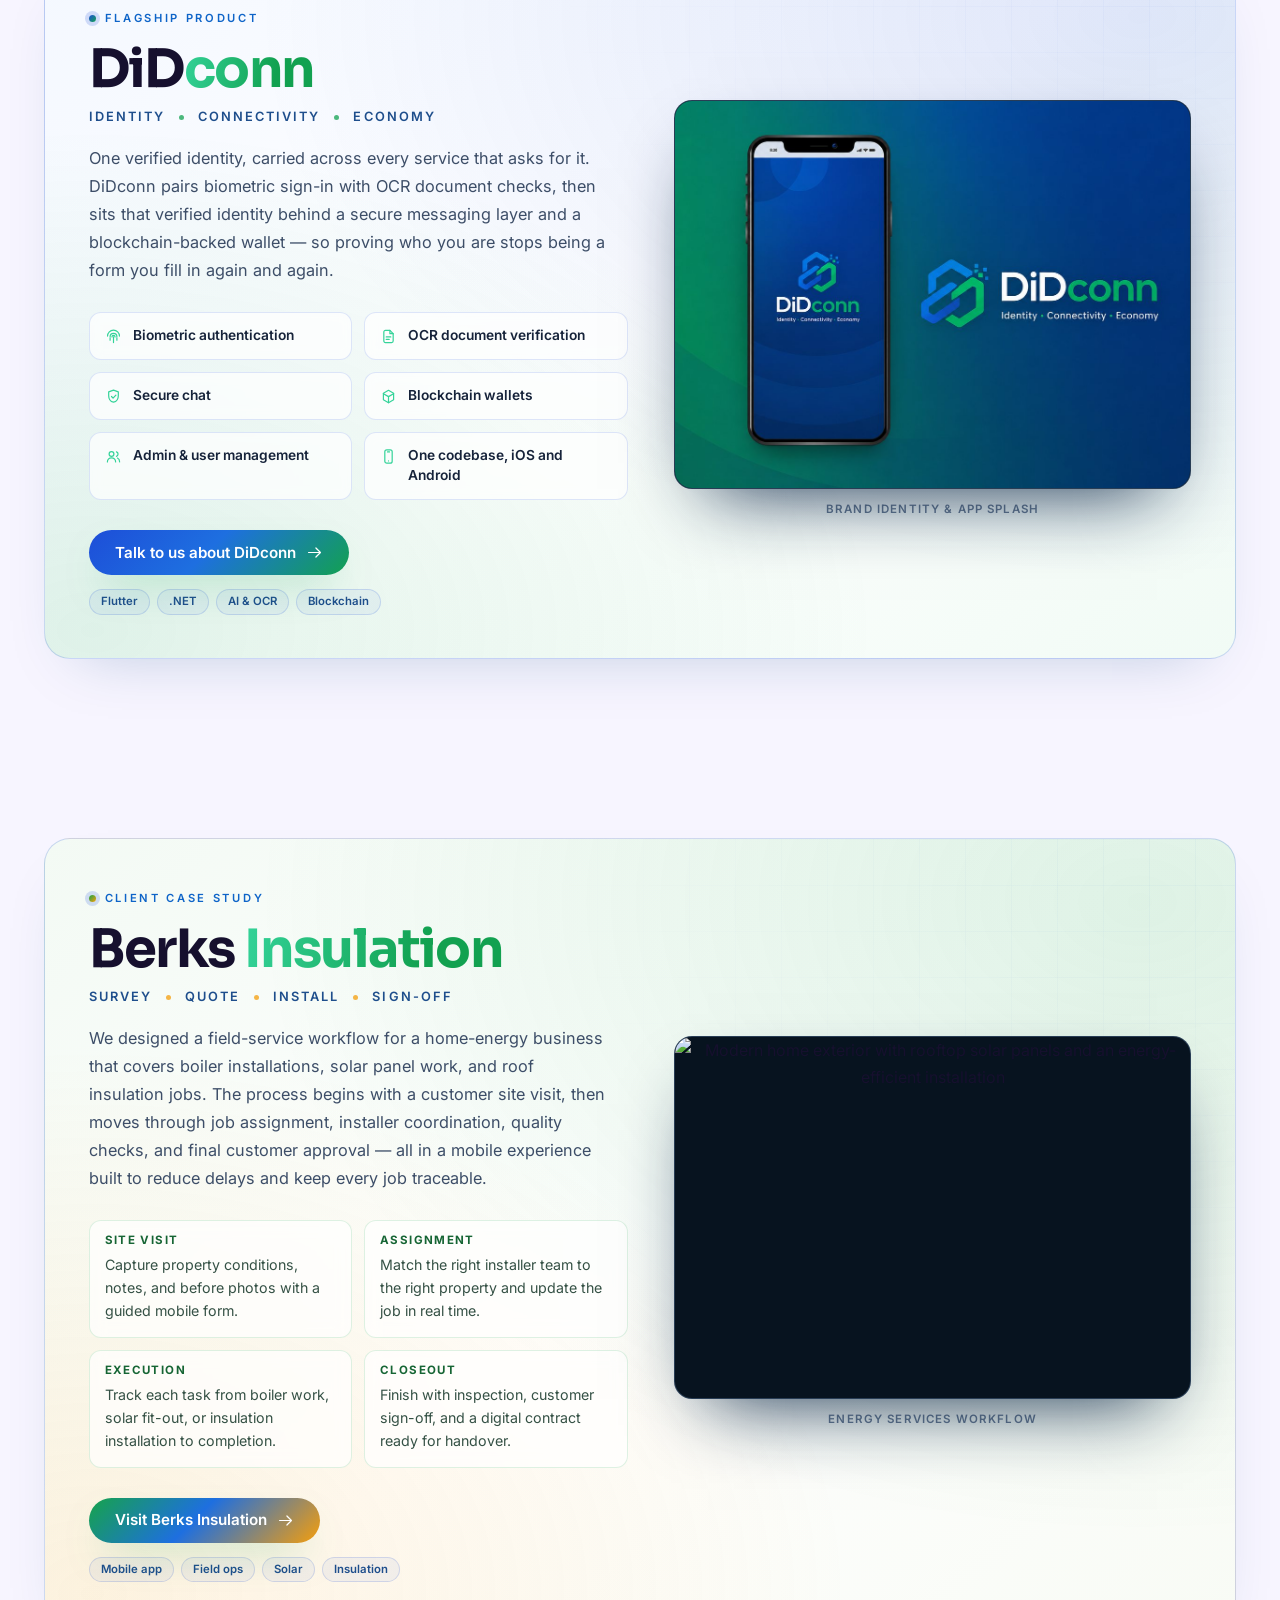
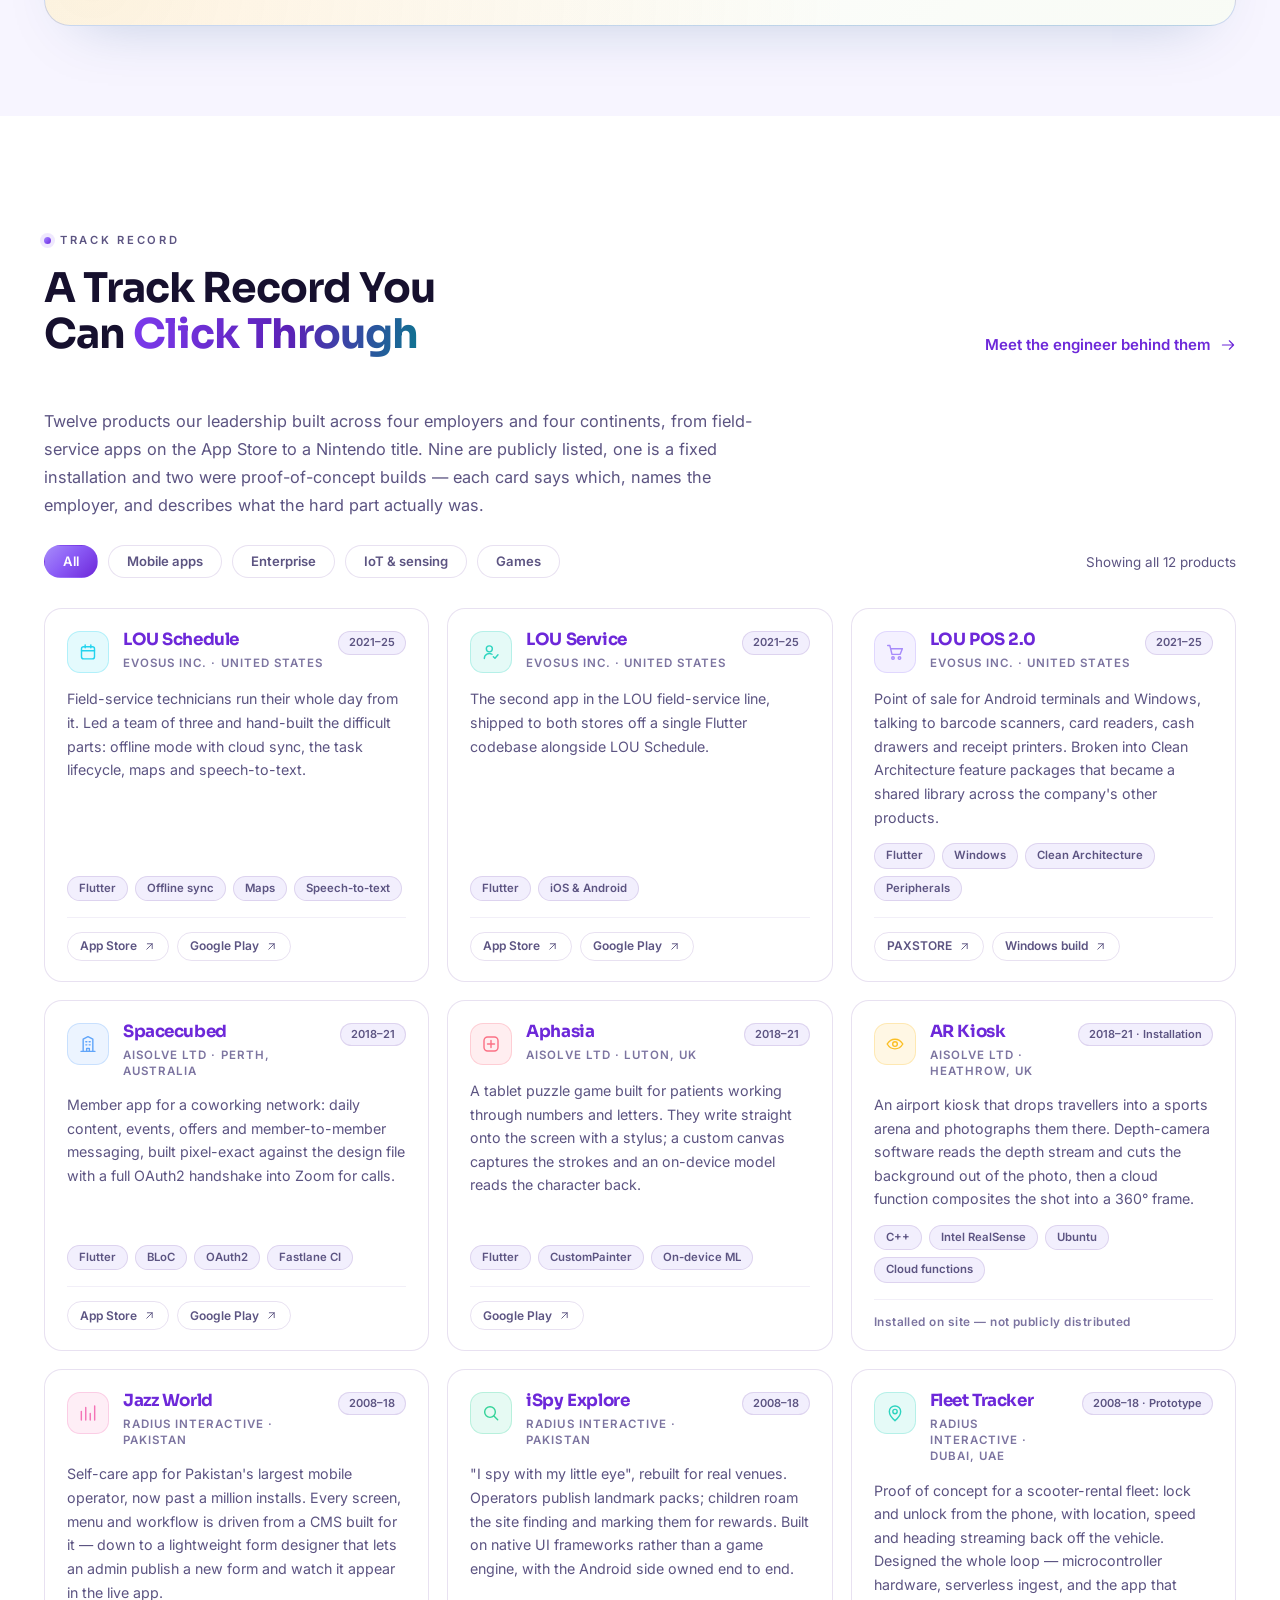
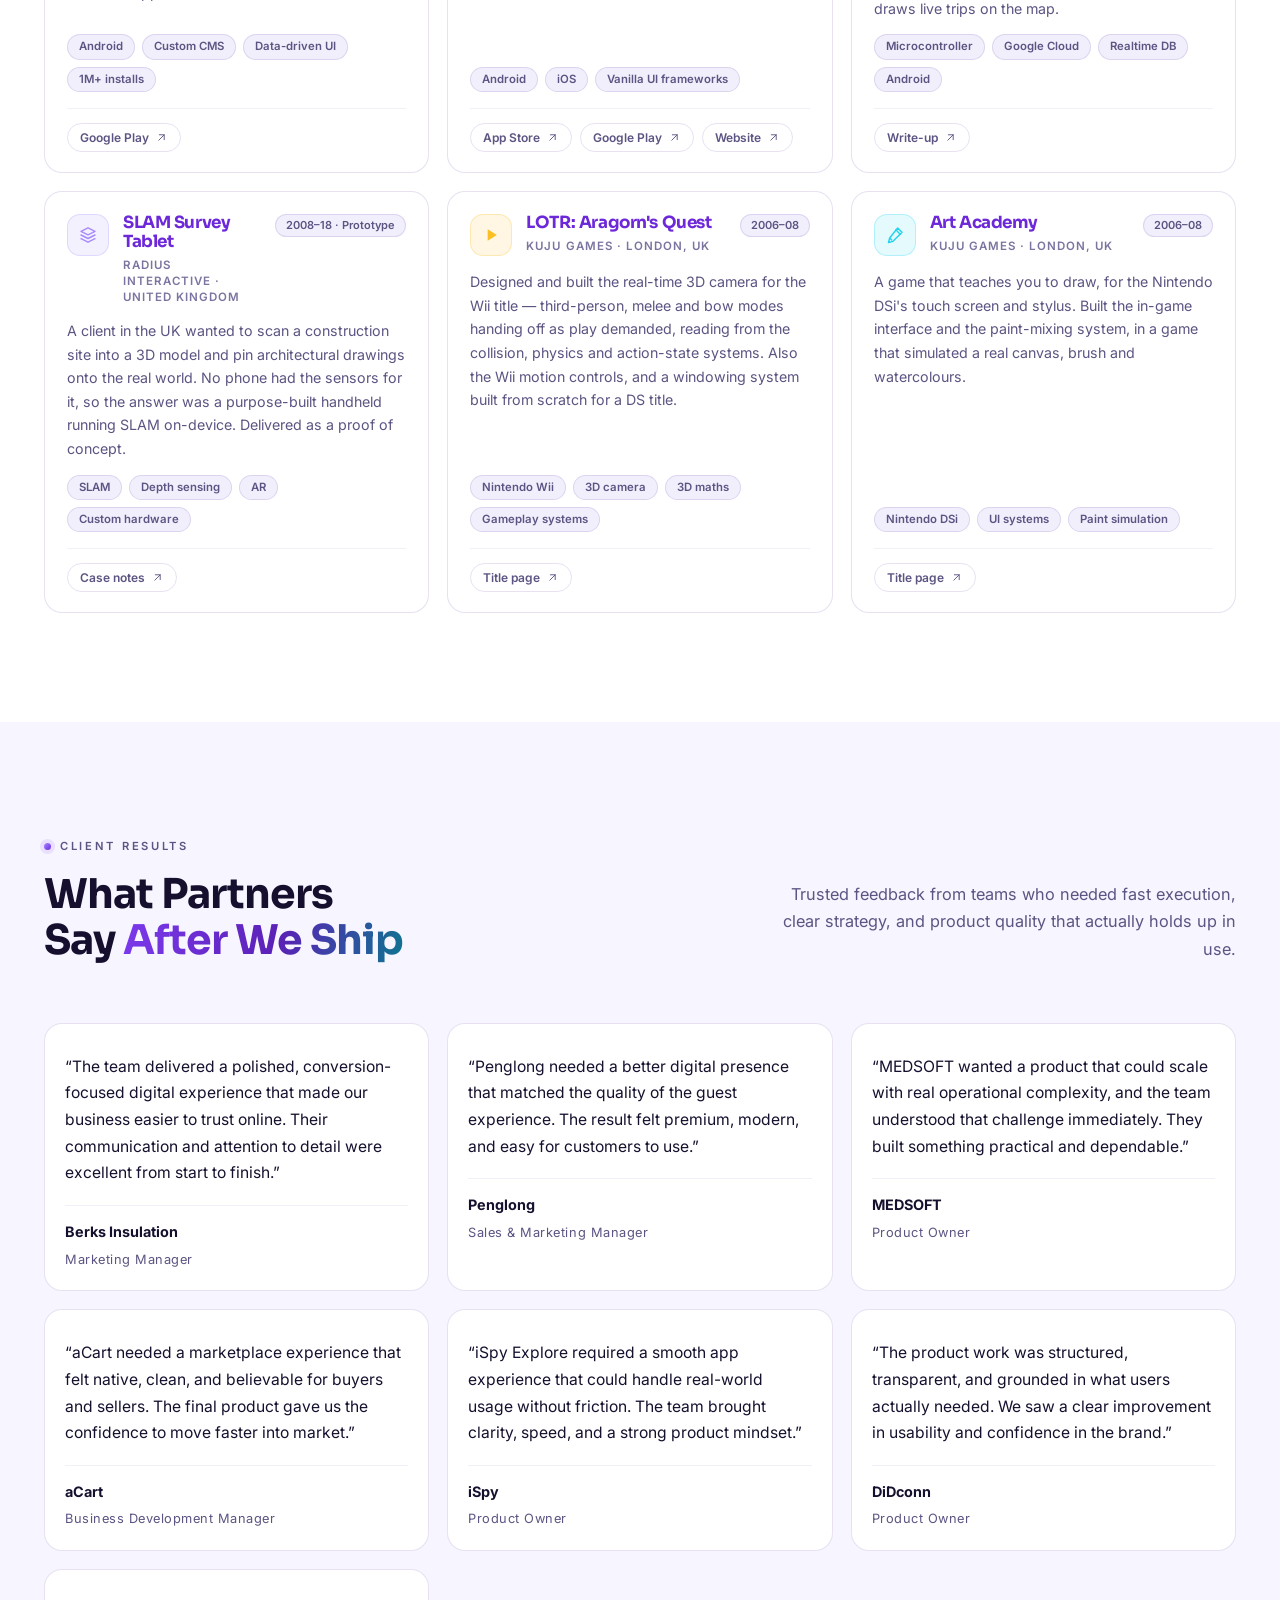
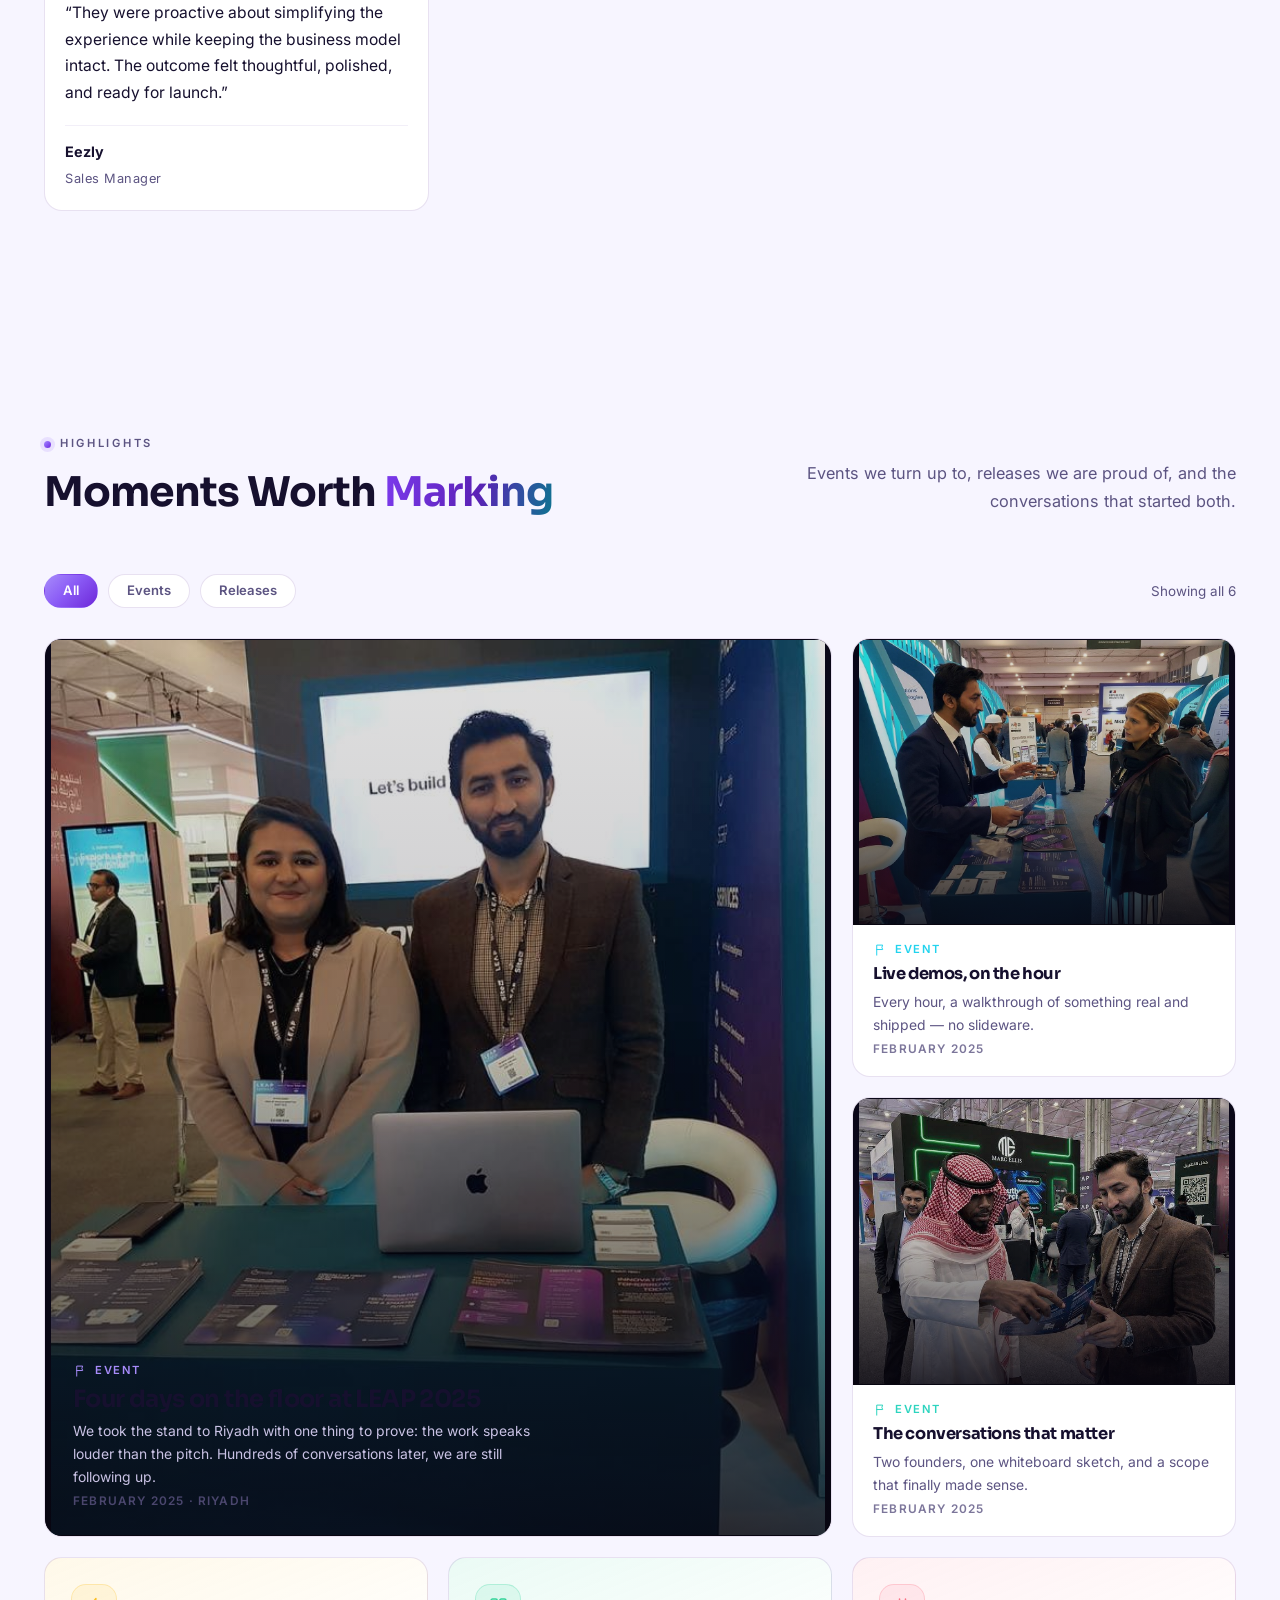
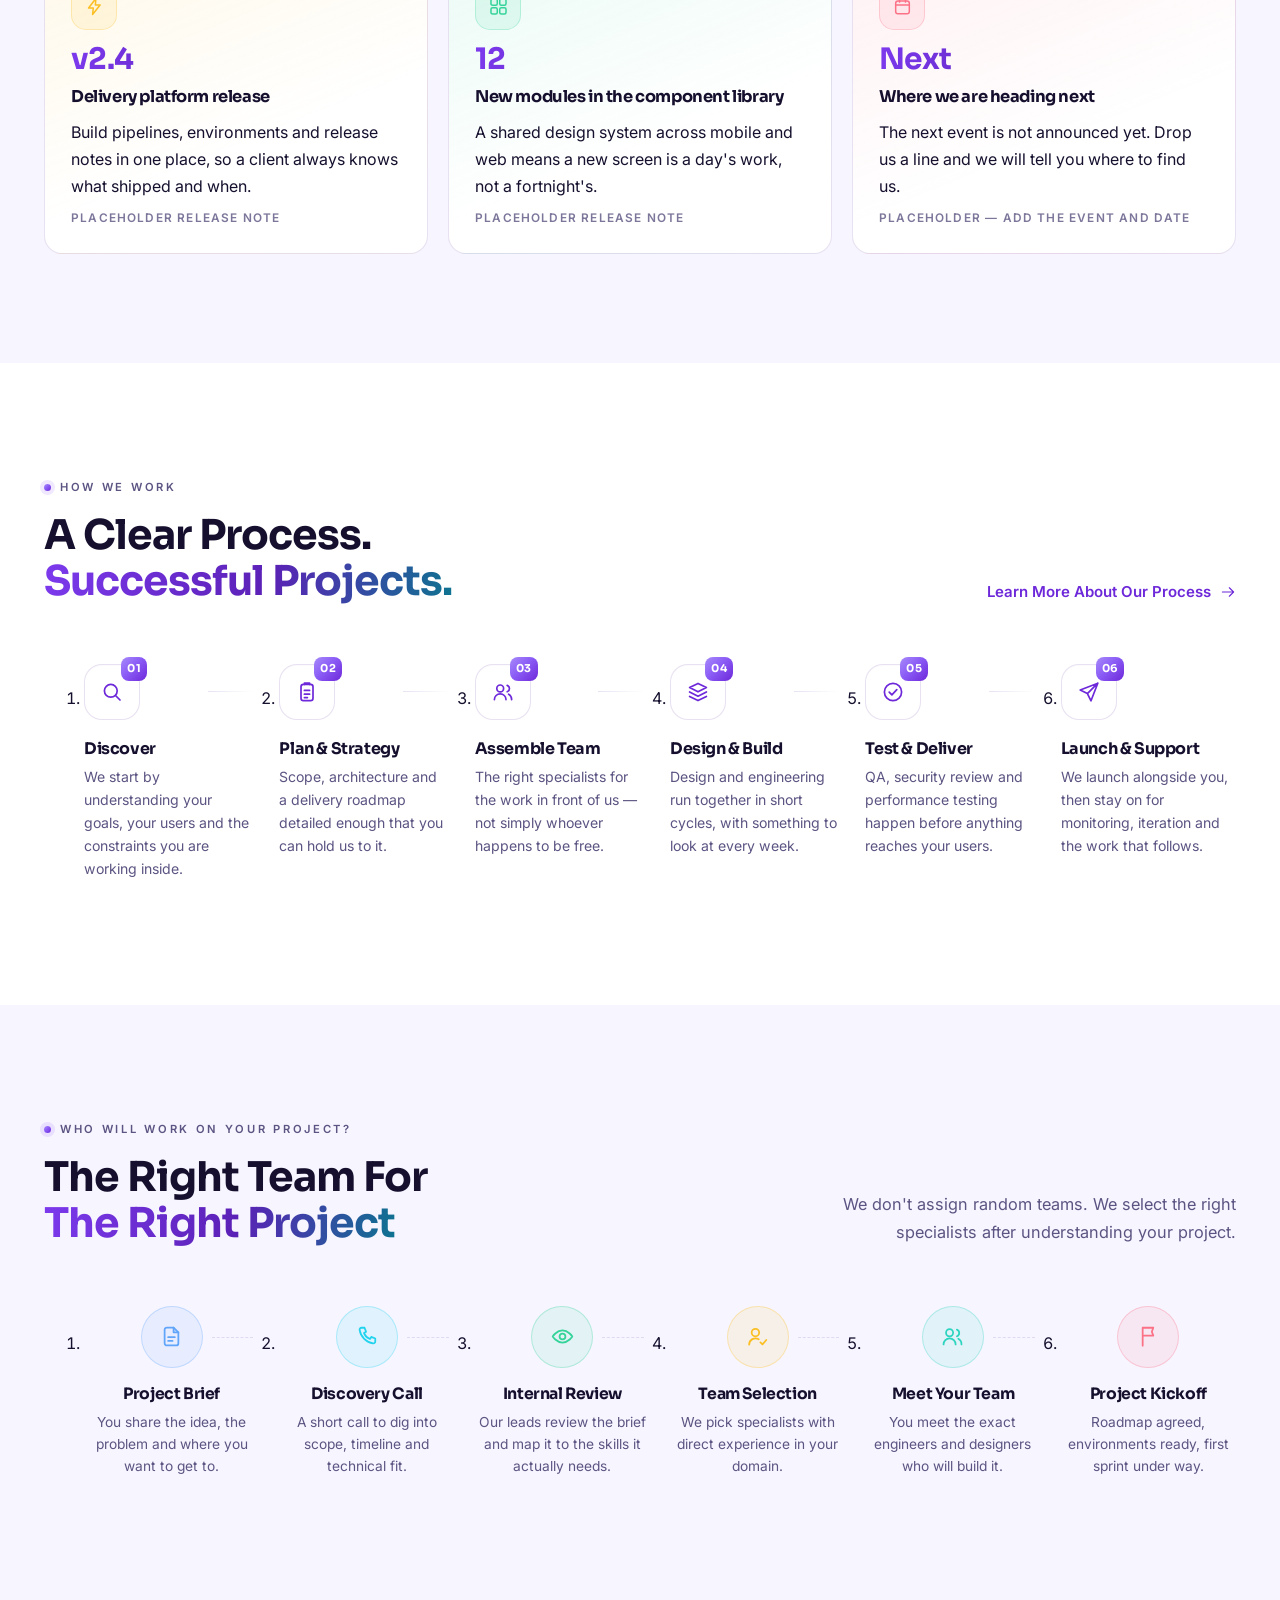
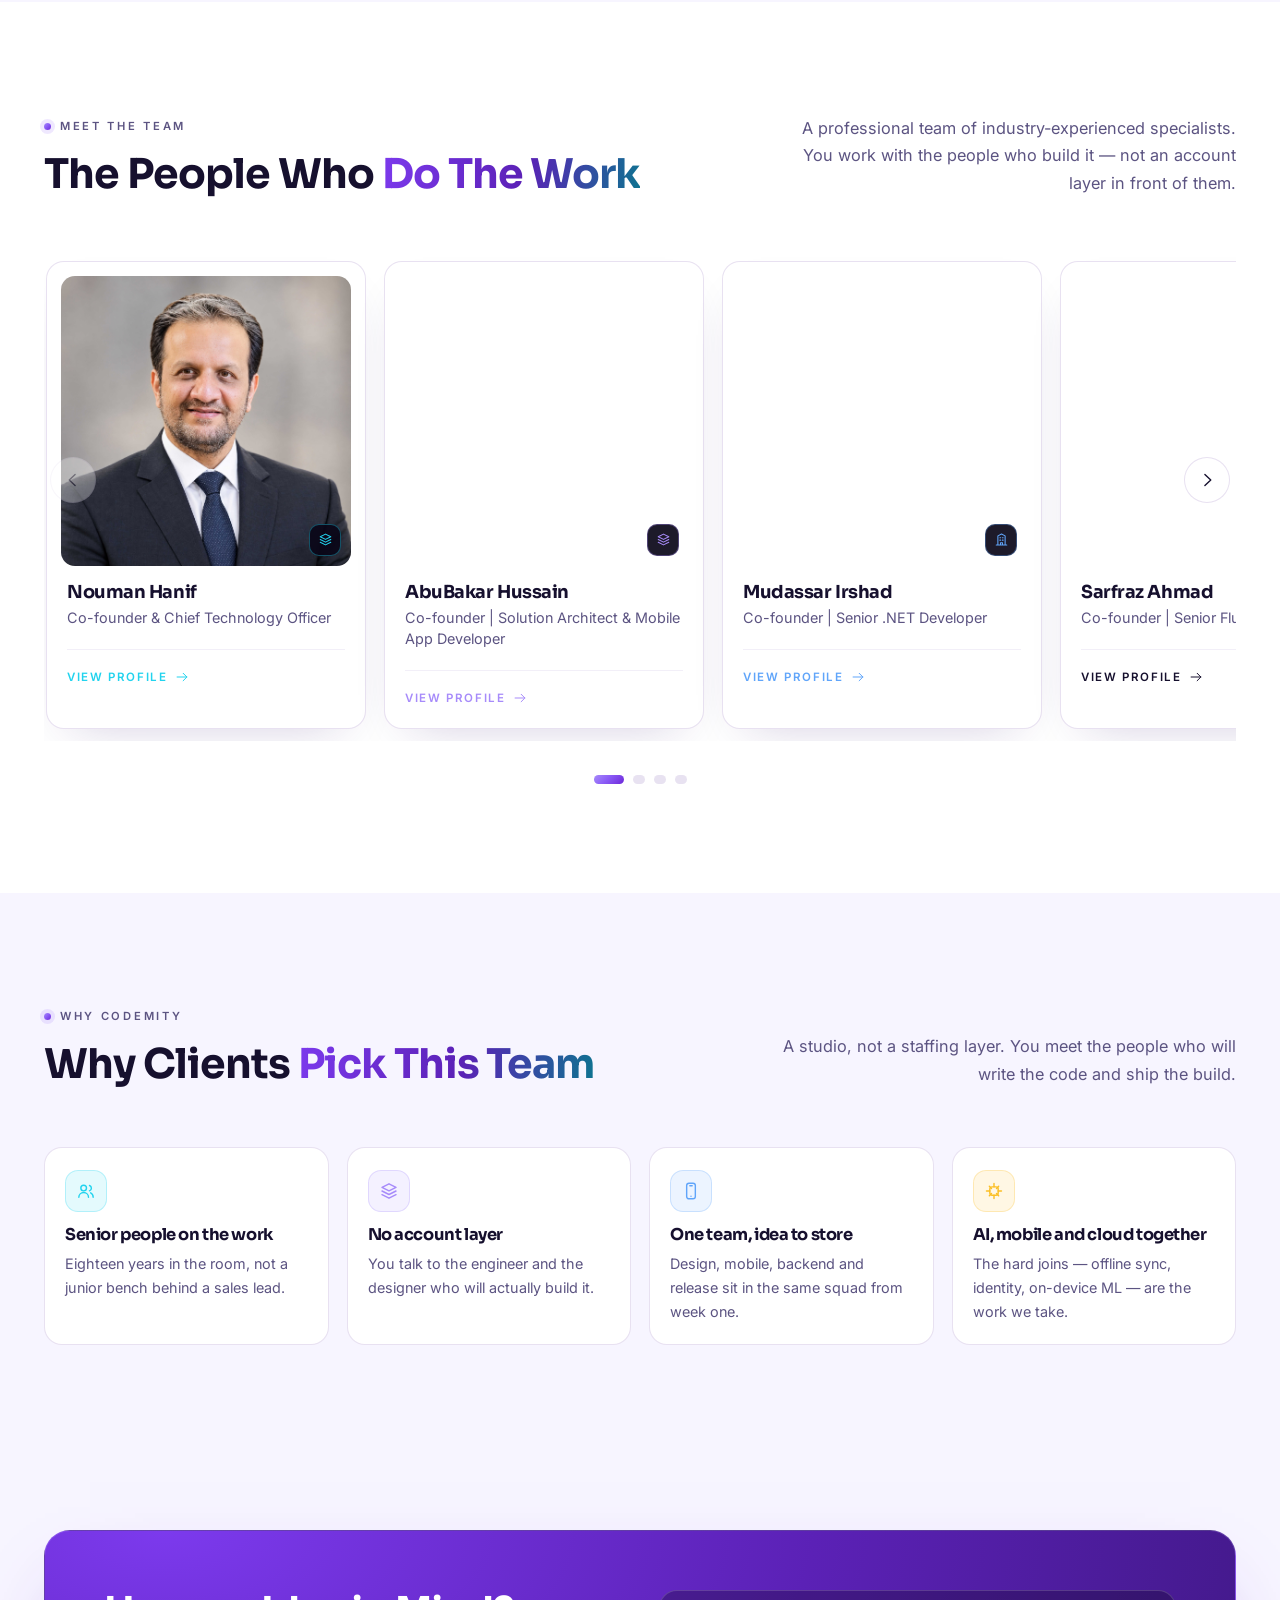
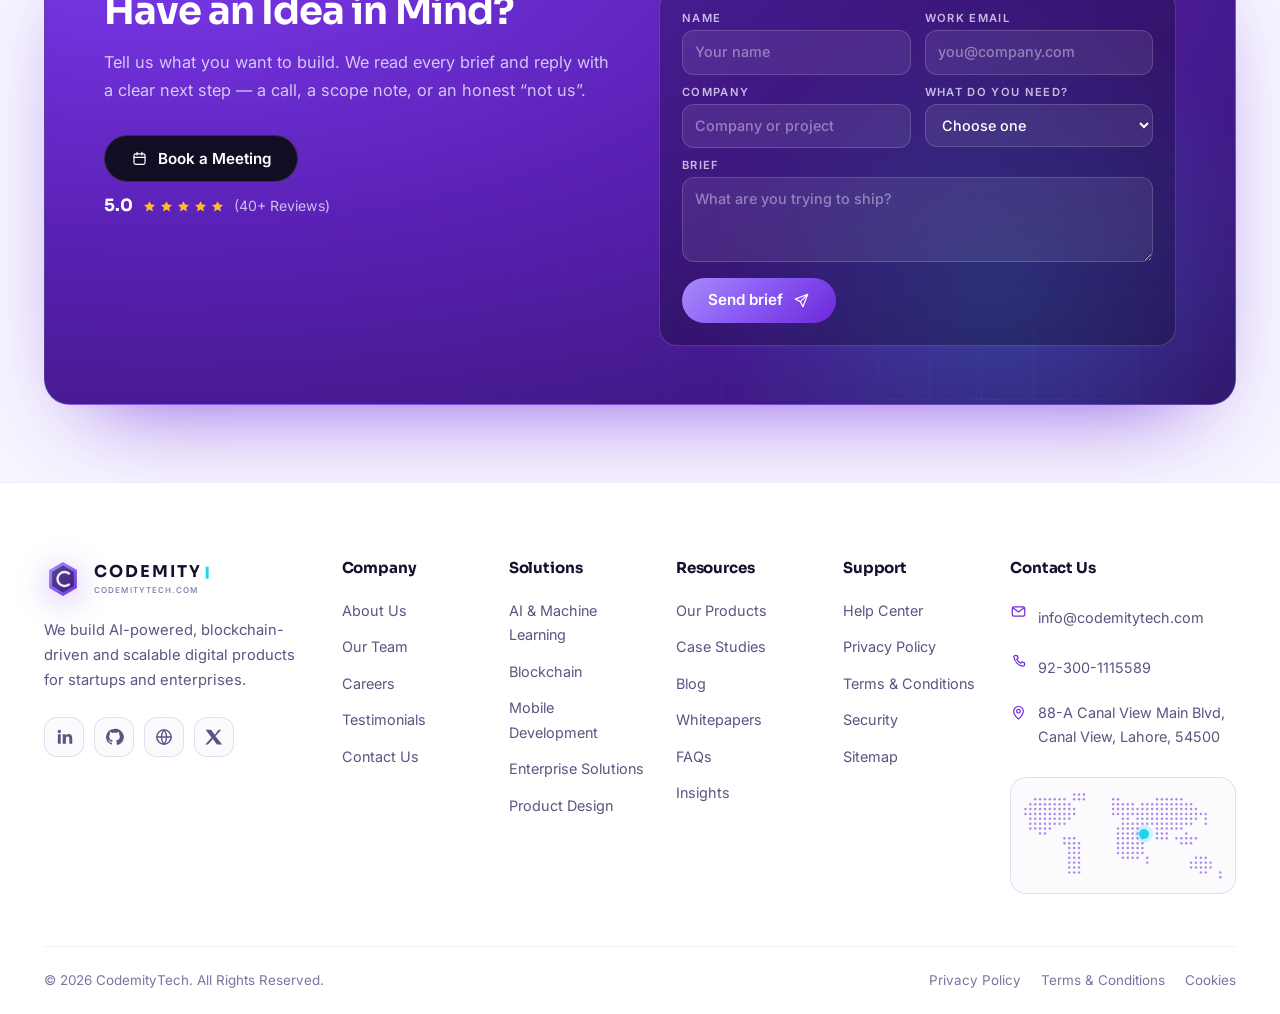
==== commit 48e24ee6: "Merge branch 'abubakar' into pre-develop" ====
--- a/index.html
+++ b/index.html
@@ -46,10 +46,10 @@
      is the role at CodemityTech, not a CV fact.
 
        1.  Brand name .................. "CodemityTech" (header, footer, title, meta, favicon)
-       2.  Email ....................... hello@codemitytech.com
-       3.  Phone ....................... +966 50 XXX.XXXX   (also the WhatsApp link)
-       4.  Address ..................... Riyadh, Saudi Arabia
-       5.  Copyright year .............. © 2024
+       2.  Email ....................... info@codemitytech.com
+       3.  Phone ....................... 92-300-1115589
+       4.  Address ..................... 88-A Canal View Main Blvd, Canal View, Lahore, 54500
+       5.  Copyright year .............. © 2026
        6.  Head-line stats ............. 100+ / 95% / 8+  (the 18 years is real now)
        7.  Social links ................ all four point at "#"
        8.  Client logos ................ invented names drawn as simple SVG marks. Do
@@ -327,19 +327,19 @@
               <a href="#didconn"><svg class="ic" viewBox="0 0 24 24" aria-hidden="true">
                   <use href="#i-fingerprint" />
                 </svg>DiDconn — Digital Identity</a>
-              <a href="#sol-ai"><svg class="ic" viewBox="0 0 24 24" aria-hidden="true">
+              <a href="#solutions"><svg class="ic" viewBox="0 0 24 24" aria-hidden="true">
                   <use href="#i-ai" />
                 </svg>AI &amp; Intelligent Systems</a>
-              <a href="#sol-blockchain"><svg class="ic" viewBox="0 0 24 24" aria-hidden="true">
+              <a href="#solutions"><svg class="ic" viewBox="0 0 24 24" aria-hidden="true">
                   <use href="#i-chain" />
                 </svg>Blockchain &amp; Web3</a>
-              <a href="#sol-mobile"><svg class="ic" viewBox="0 0 24 24" aria-hidden="true">
+              <a href="#solutions"><svg class="ic" viewBox="0 0 24 24" aria-hidden="true">
                   <use href="#i-mobile" />
                 </svg>Mobile &amp; Digital Products</a>
-              <a href="#sol-enterprise"><svg class="ic" viewBox="0 0 24 24" aria-hidden="true">
+              <a href="#solutions"><svg class="ic" viewBox="0 0 24 24" aria-hidden="true">
                   <use href="#i-building" />
                 </svg>Enterprise Systems</a>
-              <a href="#sol-design"><svg class="ic" viewBox="0 0 24 24" aria-hidden="true">
+              <a href="#solutions"><svg class="ic" viewBox="0 0 24 24" aria-hidden="true">
                   <use href="#i-brush" />
                 </svg>Product Design</a>
             </div>
@@ -546,7 +546,7 @@
         </div>
 
         <div class="sol-grid">
-          <article class="sol t-rose rv" id="sol-ai">
+          <article class="sol t-rose rv">
             <span class="sol-ic"><svg class="ic" viewBox="0 0 24 24" aria-hidden="true">
                 <use href="#i-ai" />
               </svg></span>
@@ -560,7 +560,7 @@
             </a>
           </article>
 
-          <article class="sol t-violet rv" data-d="1" id="sol-blockchain">
+          <article class="sol t-violet rv" data-d="1">
             <span class="sol-ic"><svg class="ic" viewBox="0 0 24 24" aria-hidden="true">
                 <use href="#i-chain" />
               </svg></span>
@@ -574,7 +574,7 @@
             </a>
           </article>
 
-          <article class="sol t-cyan rv" data-d="2" id="sol-mobile">
+          <article class="sol t-cyan rv" data-d="2">
             <span class="sol-ic"><svg class="ic" viewBox="0 0 24 24" aria-hidden="true">
                 <use href="#i-mobile" />
               </svg></span>
@@ -588,7 +588,7 @@
             </a>
           </article>
 
-          <article class="sol t-blue rv" data-d="3" id="sol-enterprise">
+          <article class="sol t-blue rv" data-d="3">
             <span class="sol-ic"><svg class="ic" viewBox="0 0 24 24" aria-hidden="true">
                 <use href="#i-building" />
               </svg></span>
@@ -602,7 +602,7 @@
             </a>
           </article>
 
-          <article class="sol t-pink rv" data-d="4" id="sol-design">
+          <article class="sol t-pink rv" data-d="4">
             <span class="sol-ic"><svg class="ic" viewBox="0 0 24 24" aria-hidden="true">
                 <use href="#i-brush" />
               </svg></span>
@@ -1506,29 +1506,56 @@
             <span class="eyebrow">Client results</span>
             <h2>What Partners Say <span class="grad">After We Ship</span></h2>
           </div>
-          <p class="sec-dek rv" data-d="1">Short notes from the people who used the work. Replace these with live quotes
-            as soon as a client is happy to be named.</p>
+          <p class="sec-dek rv" data-d="1">Trusted feedback from teams who needed fast execution, clear strategy, and product quality that actually holds up in use.</p>
         </div>
         <ul class="quote-grid">
           <li class="quote t-cyan rv">
-            <p>“They put the actual engineers on the call. Scope stayed honest, and the first build was something we could put in the field.”</p>
+            <p>“The team delivered a polished, conversion-focused digital experience that made our business easier to trust online. Their communication and attention to detail were excellent from start to finish.”</p>
             <div class="quote-who">
-              <strong>Operations lead</strong>
-              <span>Field services</span>
+              <strong>Berks Insulation</strong>
+              <span>Marketing Manager</span>
             </div>
           </li>
           <li class="quote t-violet rv" data-d="1">
-            <p>“We needed identity that was more than a login screen. They shipped biometrics, document checks and the admin layer as one product.”</p>
+            <p>“Penglong needed a better digital presence that matched the quality of the guest experience. The result felt premium, modern, and easy for customers to use.”</p>
             <div class="quote-who">
-              <strong>Product owner</strong>
-              <span>Digital identity</span>
+              <strong>Penglong</strong>
+              <span>Sales &amp; Marketing Manager</span>
             </div>
           </li>
           <li class="quote t-amber rv" data-d="2">
-            <p>“The team already knew the awkward parts — offline sync, store releases, the last 10% that usually slips. That is why we came back.”</p>
+            <p>“MEDSOFT wanted a product that could scale with real operational complexity, and the team understood that challenge immediately. They built something practical and dependable.”</p>
             <div class="quote-who">
-              <strong>Founder</strong>
-              <span>Healthcare &amp; retail</span>
+              <strong>MEDSOFT</strong>
+              <span>Product Owner</span>
+            </div>
+          </li>
+          <li class="quote t-blue rv" data-d="3">
+            <p>“aCart needed a marketplace experience that felt native, clean, and believable for buyers and sellers. The final product gave us the confidence to move faster into market.”</p>
+            <div class="quote-who">
+              <strong>aCart</strong>
+              <span>Business Development Manager</span>
+            </div>
+          </li>
+          <li class="quote t-teal rv" data-d="4">
+            <p>“iSpy Explore required a smooth app experience that could handle real-world usage without friction. The team brought clarity, speed, and a strong product mindset.”</p>
+            <div class="quote-who">
+              <strong>iSpy</strong>
+              <span>Product Owner</span>
+            </div>
+          </li>
+          <li class="quote t-rose rv" data-d="5">
+            <p>“The product work was structured, transparent, and grounded in what users actually needed. We saw a clear improvement in usability and confidence in the brand.”</p>
+            <div class="quote-who">
+              <strong>DiDconn</strong>
+              <span>Product Owner</span>
+            </div>
+          </li>
+          <li class="quote t-green rv" data-d="6">
+            <p>“They were proactive about simplifying the experience while keeping the business model intact. The outcome felt thoughtful, polished, and ready for launch.”</p>
+            <div class="quote-who">
+              <strong>Eezly</strong>
+              <span>Sales Manager</span>
             </div>
           </li>
         </ul>
@@ -1869,31 +1896,7 @@
               </div>
             </li>
 
-            <!-- 3. Muhammad Zeeshan -->
-            <li class="team-card t-green pmodal-card-trigger" data-member="zeeshan" tabindex="0" role="button"
-              aria-haspopup="dialog" aria-label="View Muhammad Zeeshan profile">
-              <div class="team-card-media">
-                <img src="assets/img/team/muhammad-zeeshan.jpg" width="400" height="400" loading="lazy" decoding="async"
-                  alt="Portrait for Muhammad Zeeshan">
-                <span class="team-card-badge"><svg class="ic" viewBox="0 0 24 24" aria-hidden="true">
-                    <use href="#i-users" />
-                  </svg></span>
-              </div>
-              <div class="team-card-body">
-                <h3>Muhammad Zeeshan</h3>
-                <p class="team-card-role">Co-Founder | Business Development &amp; Client Relations</p>
-                <div class="team-card-foot">
-                  <span class="team-card-action-text">
-                    <span>View Profile</span>
-                    <svg class="ic" viewBox="0 0 24 24" aria-hidden="true">
-                      <use href="#i-arrow-right" />
-                    </svg>
-                  </span>
-                </div>
-              </div>
-            </li>
-
-            <!-- 4. Mudassar Irshad -->
+            <!-- 3. Mudassar Irshad -->
             <li class="team-card t-blue pmodal-card-trigger" data-member="mudassar" tabindex="0" role="button"
               aria-haspopup="dialog" aria-label="View Mudassar Irshad profile">
               <div class="team-card-media">
@@ -1917,7 +1920,7 @@
               </div>
             </li>
 
-            <!-- 5. Sarfraz Ahmad -->
+            <!-- 4. Sarfraz Ahmad -->
             <li class="team-card t-orange pmodal-card-trigger" data-member="sarfraz" tabindex="0" role="button"
               aria-haspopup="dialog" aria-label="View Sarfraz Ahmad profile">
               <div class="team-card-media">
@@ -1941,7 +1944,7 @@
               </div>
             </li>
 
-            <!-- 6. Zia Ur Rehman -->
+            <!-- 5. Zia Ur Rehman -->
             <li class="team-card t-pink pmodal-card-trigger" data-member="zia" tabindex="0" role="button"
               aria-haspopup="dialog" aria-label="View Zia Ur Rehman profile">
               <div class="team-card-media">
@@ -1965,7 +1968,7 @@
               </div>
             </li>
 
-            <!-- 7. Faisal Akram -->
+            <!-- 5. Faisal Akram -->
             <li class="team-card t-teal pmodal-card-trigger" data-member="faisal" tabindex="0" role="button"
               aria-haspopup="dialog" aria-label="View Faisal Akram profile">
               <div class="team-card-media">
@@ -1989,7 +1992,7 @@
               </div>
             </li>
 
-            <!-- 8. Abdul Rauf -->
+            <!-- 6. Abdul Rauf -->
             <li class="team-card t-rose pmodal-card-trigger" data-member="rauf" tabindex="0" role="button"
               aria-haspopup="dialog" aria-label="View Abdul Rauf profile">
               <div class="team-card-media">
@@ -2071,7 +2074,7 @@
               <p>Tell us what you want to build. We read every brief and reply with a clear next step — a call, a scope
                 note, or an honest “not us”.</p>
               <div class="cta-btns">
-                <a class="btn btn-dark" href="mailto:hello@codemitytech.com?subject=Book%20a%20meeting">
+                <a class="btn btn-dark" href="mailto:info@codemitytech.com?subject=Book%20a%20meeting">
                   <svg class="ic" viewBox="0 0 24 24" aria-hidden="true">
                     <use href="#i-calendar" />
                   </svg>
@@ -2090,7 +2093,7 @@
                 <span>(40+ Reviews)</span>
               </span>
             </div>
-            <form class="brief" id="brief" action="mailto:hello@codemitytech.com" method="post" enctype="text/plain">
+            <form class="brief" id="brief" action="mailto:info@codemitytech.com" method="post" enctype="text/plain">
               <label class="brief-field">
                 <span>Name</span>
                 <input type="text" name="name" id="brief-name" autocomplete="name" required placeholder="Your name">
@@ -2103,26 +2106,18 @@
                 <span>Company</span>
                 <input type="text" name="company" id="brief-company" autocomplete="organization" placeholder="Company or project">
               </label>
-              <div class="brief-field">
+              <label class="brief-field">
                 <span>What do you need?</span>
-                <div class="custom-select" id="brief-need-wrap">
-                  <input type="hidden" name="need" id="brief-need" required>
-                  <button class="custom-select-trigger" type="button" id="brief-need-btn" aria-haspopup="listbox" aria-expanded="false">
-                    <span class="custom-select-value" id="brief-need-val">Choose one</span>
-                    <svg class="ic custom-select-arrow" viewBox="0 0 24 24" aria-hidden="true">
-                      <polyline points="6 9 12 15 18 9" fill="none" stroke="currentColor" stroke-width="2" stroke-linecap="round" stroke-linejoin="round"/>
-                    </svg>
-                  </button>
-                  <ul class="custom-select-menu" id="brief-need-menu" role="listbox" aria-label="What do you need?">
-                    <li role="option" data-value="Mobile app">Mobile app</li>
-                    <li role="option" data-value="AI / intelligent systems">AI / intelligent systems</li>
-                    <li role="option" data-value="Digital identity">Digital identity</li>
-                    <li role="option" data-value="Enterprise / ERP">Enterprise / ERP</li>
-                    <li role="option" data-value="Product design">Product design</li>
-                    <li role="option" data-value="Something else">Something else</li>
-                  </ul>
-                </div>
-              </div>
+                <select name="need" id="brief-need" required>
+                  <option value="" disabled selected>Choose one</option>
+                  <option>Mobile app</option>
+                  <option>AI / intelligent systems</option>
+                  <option>Digital identity</option>
+                  <option>Enterprise / ERP</option>
+                  <option>Product design</option>
+                  <option>Something else</option>
+                </select>
+              </label>
               <label class="brief-field brief-full">
                 <span>Brief</span>
                 <textarea name="message" id="brief-message" rows="3" required placeholder="What are you trying to ship?"></textarea>
@@ -2225,20 +2220,19 @@
               <svg class="ic" viewBox="0 0 24 24" aria-hidden="true">
                 <use href="#i-mail" />
               </svg>
-              <a href="mailto:hello@codemitytech.com">hello@codemitytech.com</a>
+              <a href="mailto:info@codemitytech.com">info@codemitytech.com</a>
             </li>
             <li>
               <svg class="ic" viewBox="0 0 24 24" aria-hidden="true">
                 <use href="#i-phone" />
               </svg>
-              <!-- not a tel: link yet — the number is still a placeholder -->
-              <span>+966 50 XXX.XXXX</span>
+              <a href="tel:+92-300-1115589">92-300-1115589</a>
             </li>
             <li>
               <svg class="ic" viewBox="0 0 24 24" aria-hidden="true">
                 <use href="#i-pin" />
               </svg>
-              <span>Riyadh, Saudi Arabia</span>
+              <span>88-A Canal View Main Blvd, Canal View, Lahore, 54500</span>
             </li>
           </ul>
           <div class="ft-map" aria-hidden="true">
@@ -2613,7 +2607,7 @@
               <svg class="ic" viewBox="0 0 24 24" aria-hidden="true">
                 <use href="#i-layers" />
               </svg>
-              <span>Expertise Areas</span>
+              <span>Technical &amp; Design Expertise</span>
             </h3>
             <div class="pmodal-skill-groups" id="pm-skills"></div>
           </div>
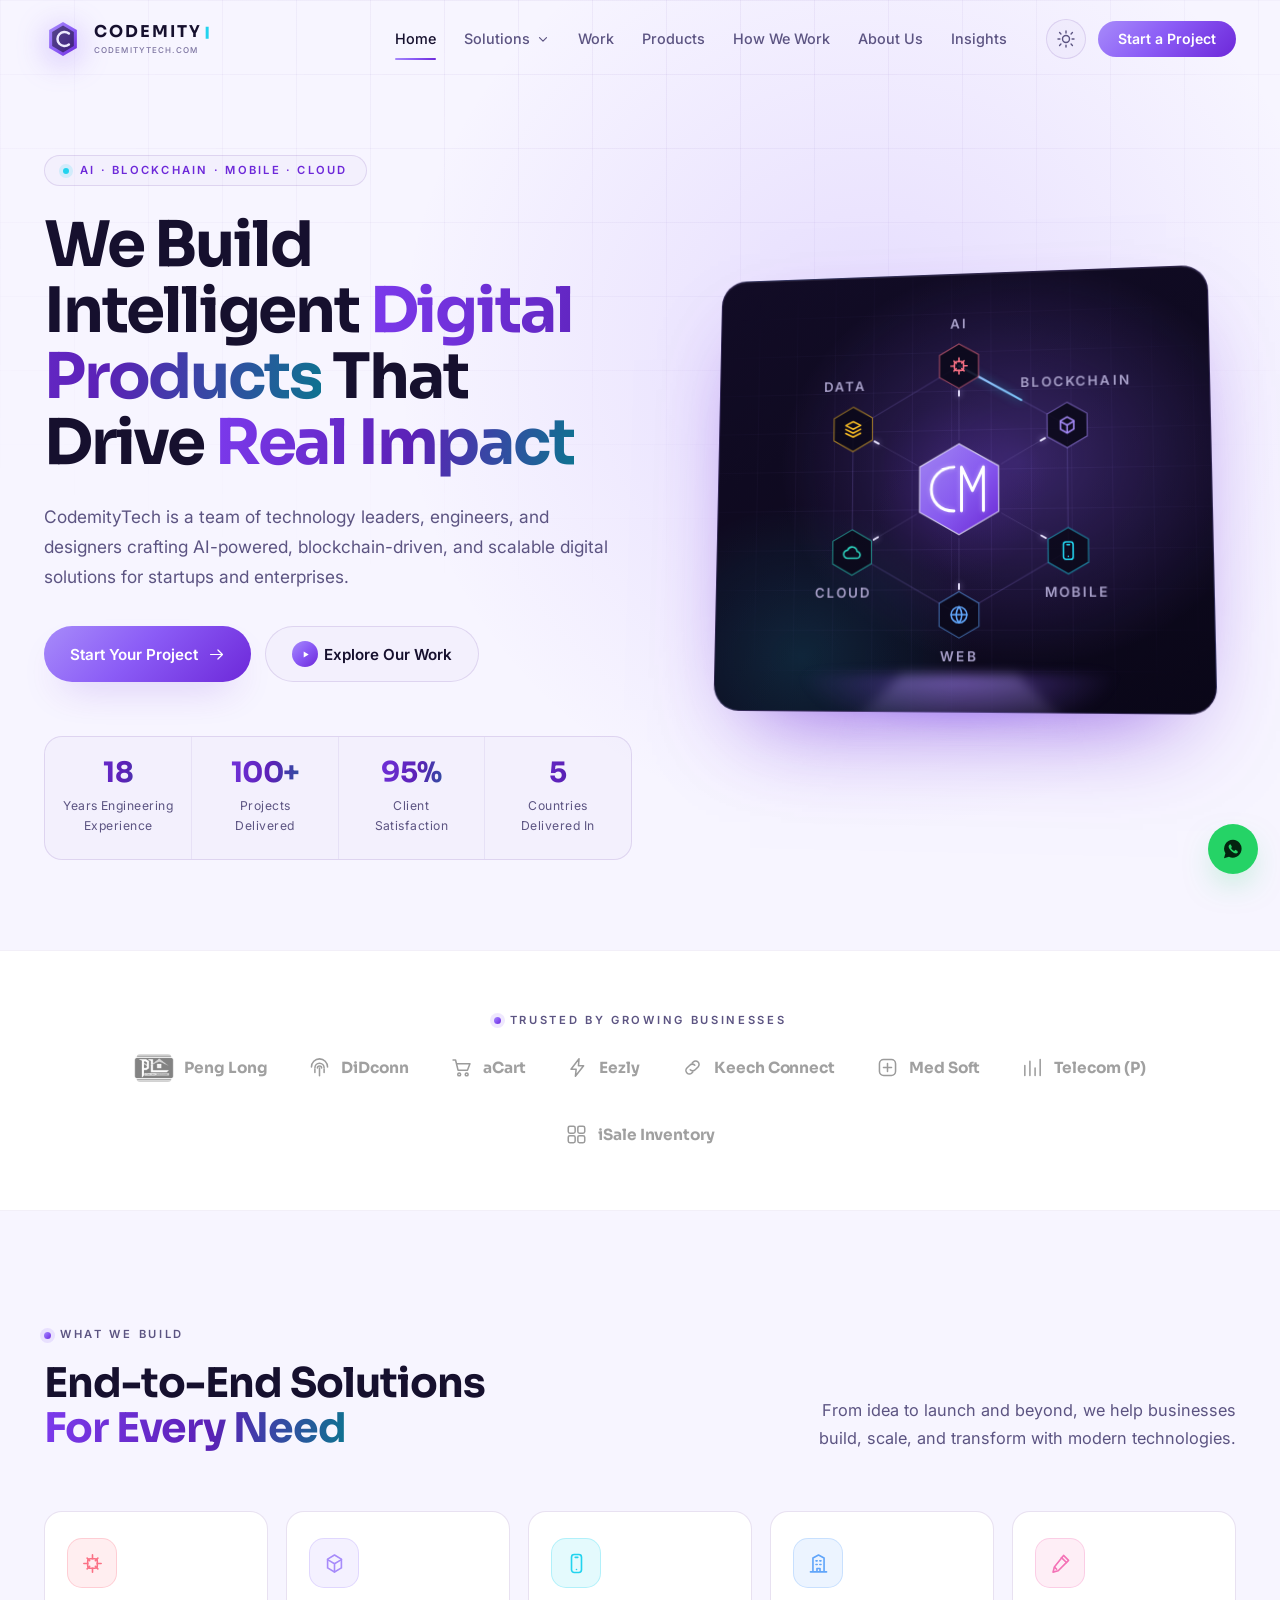
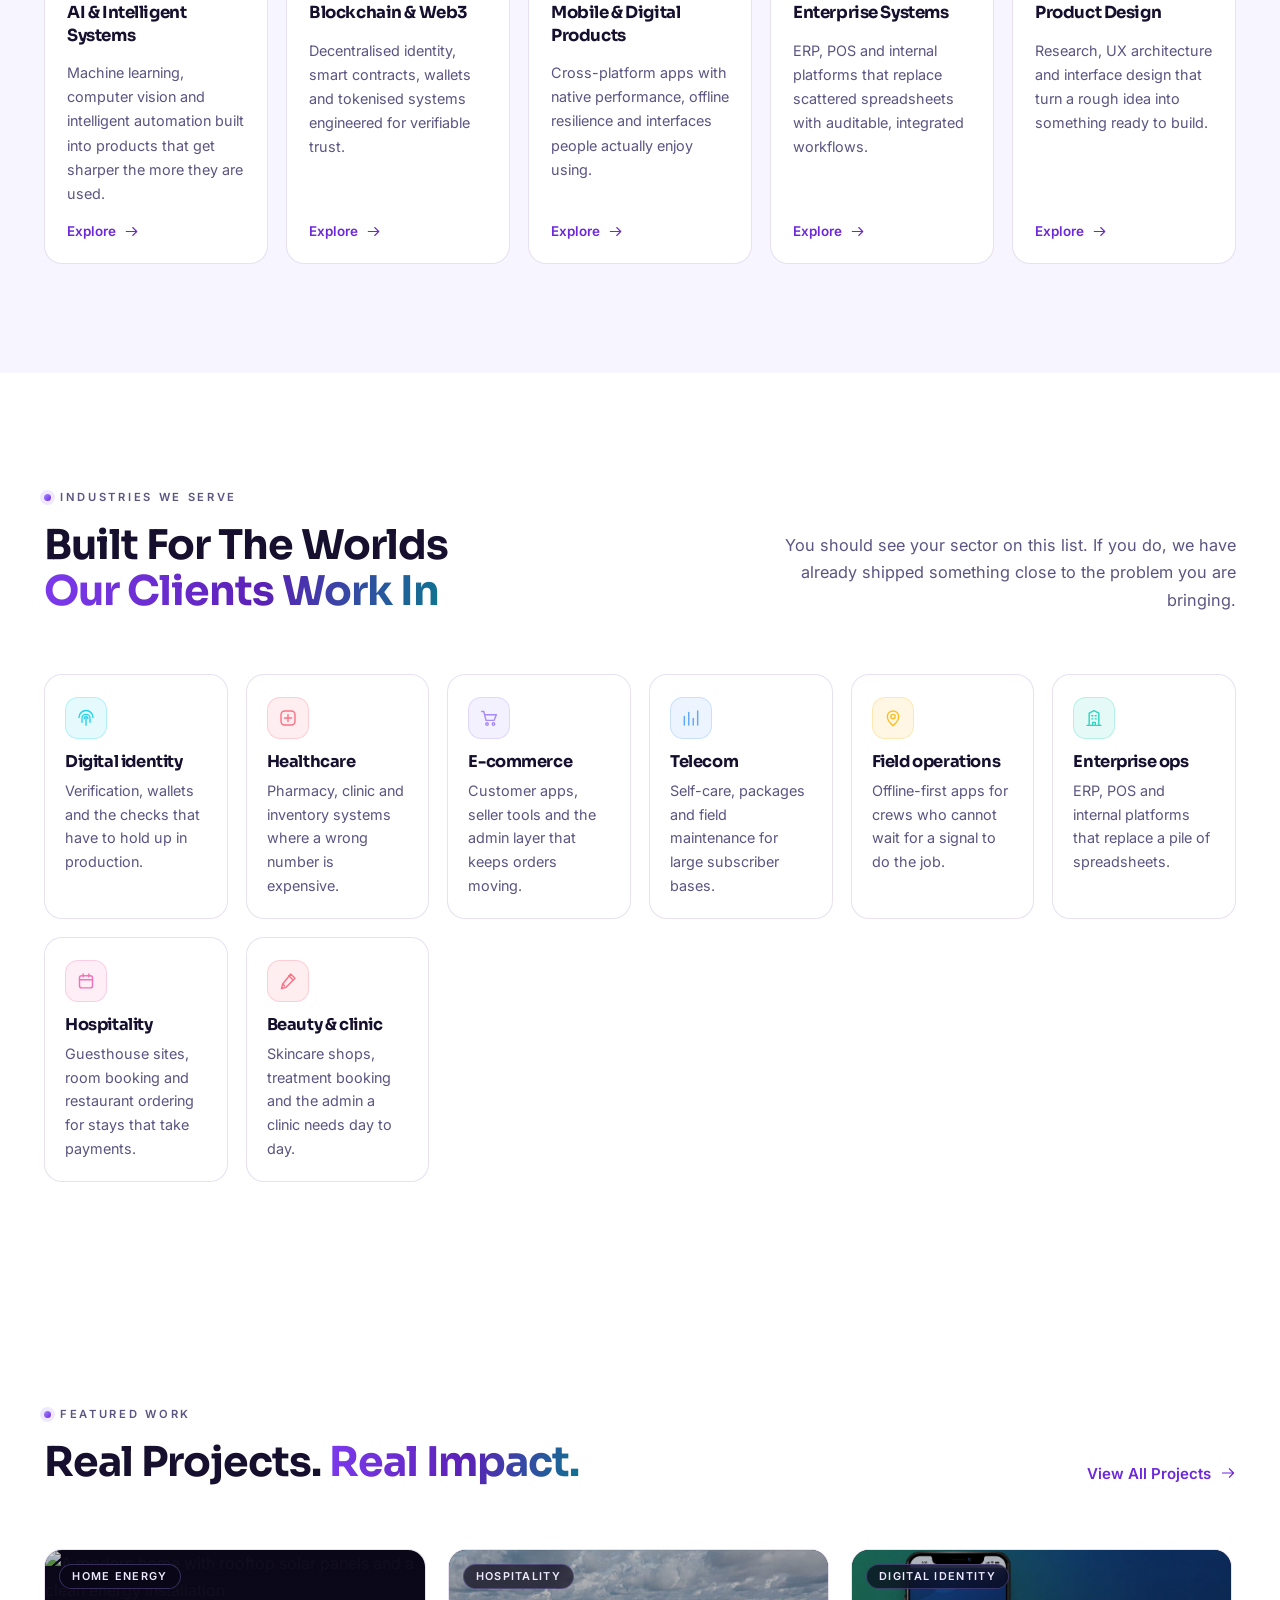
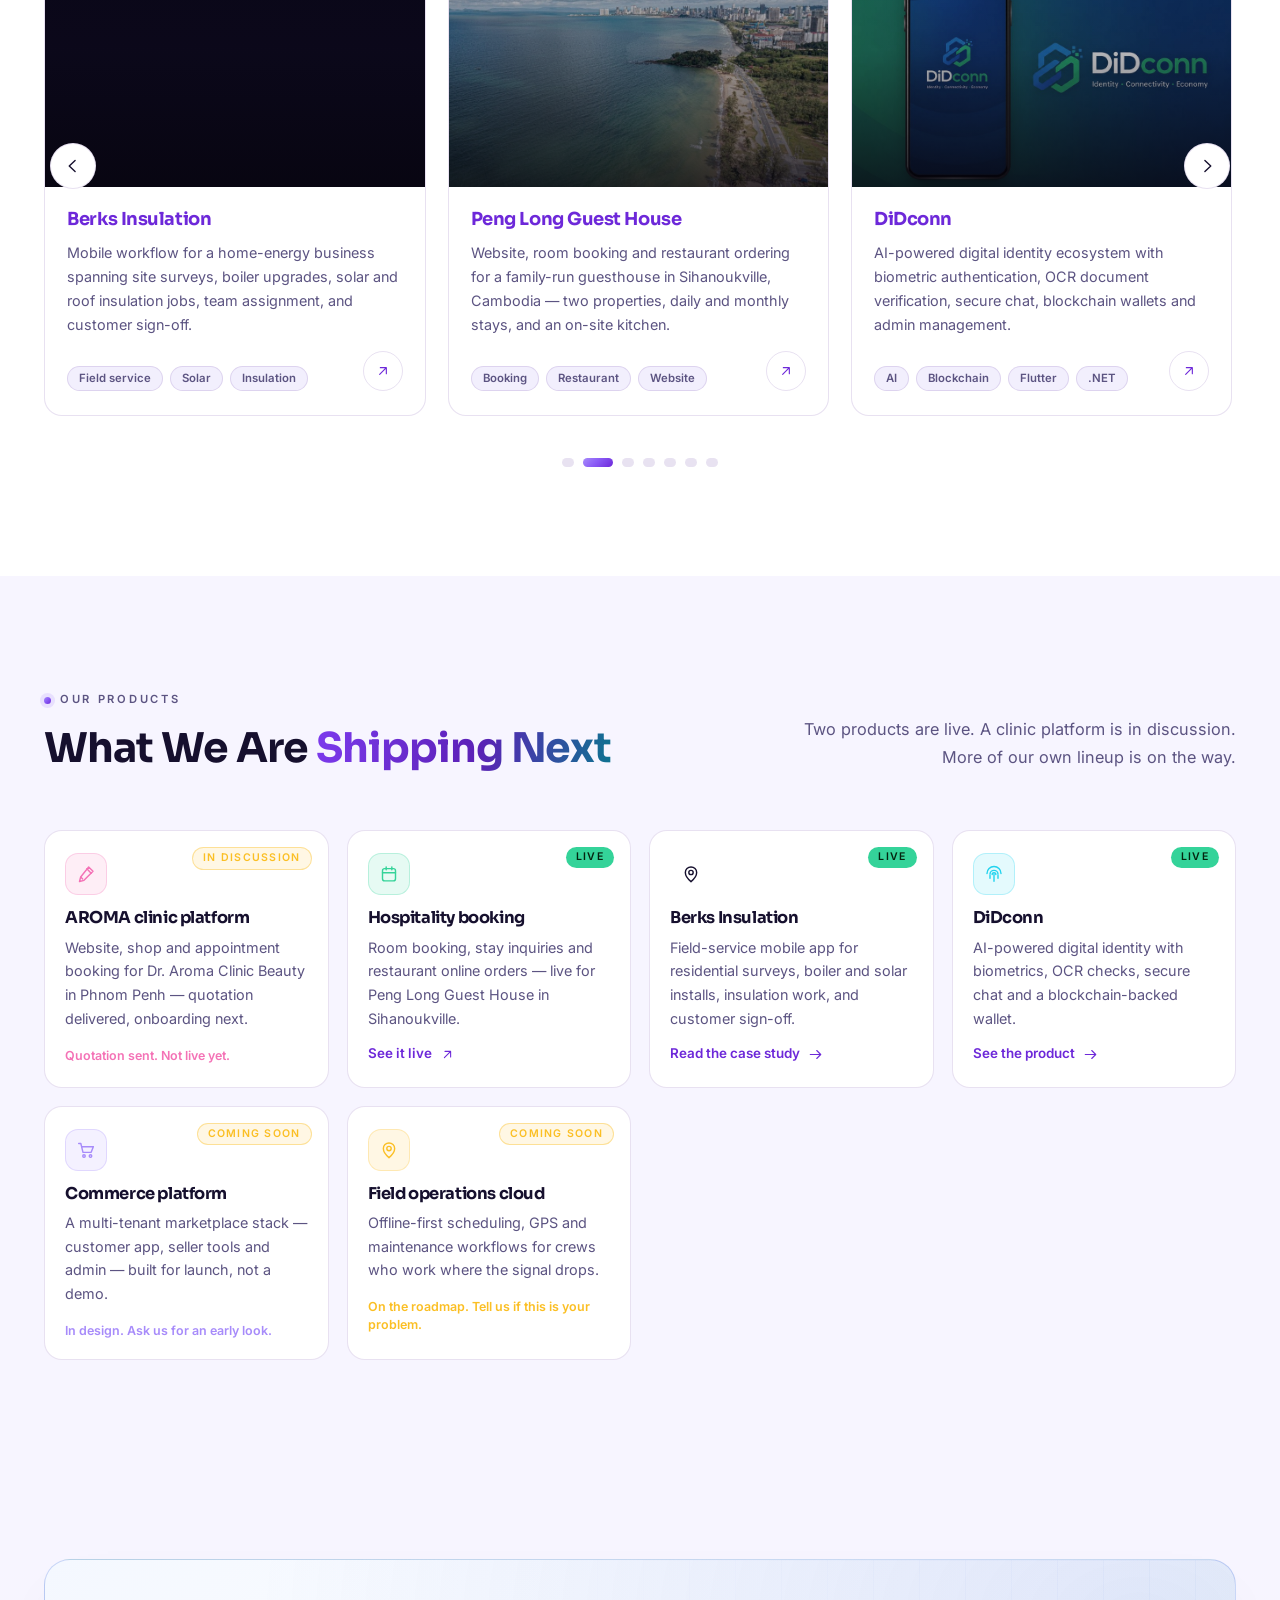
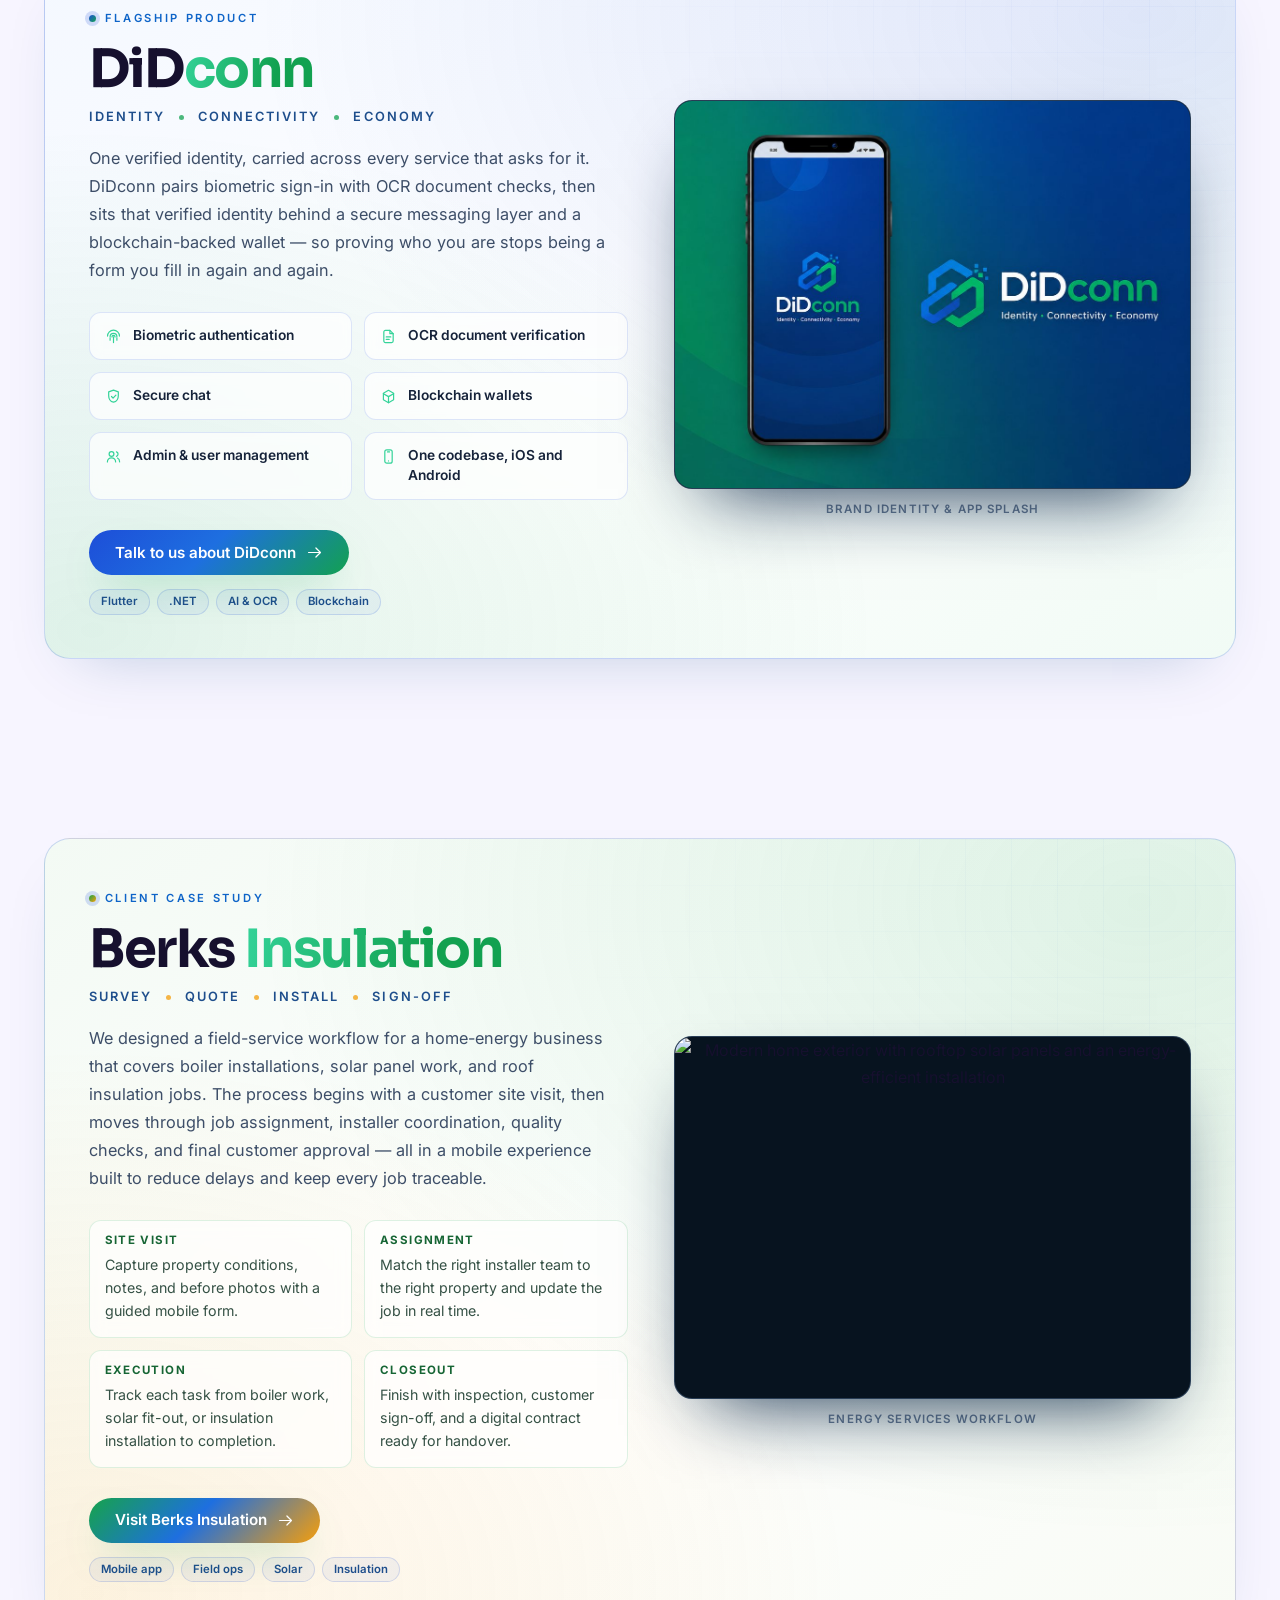
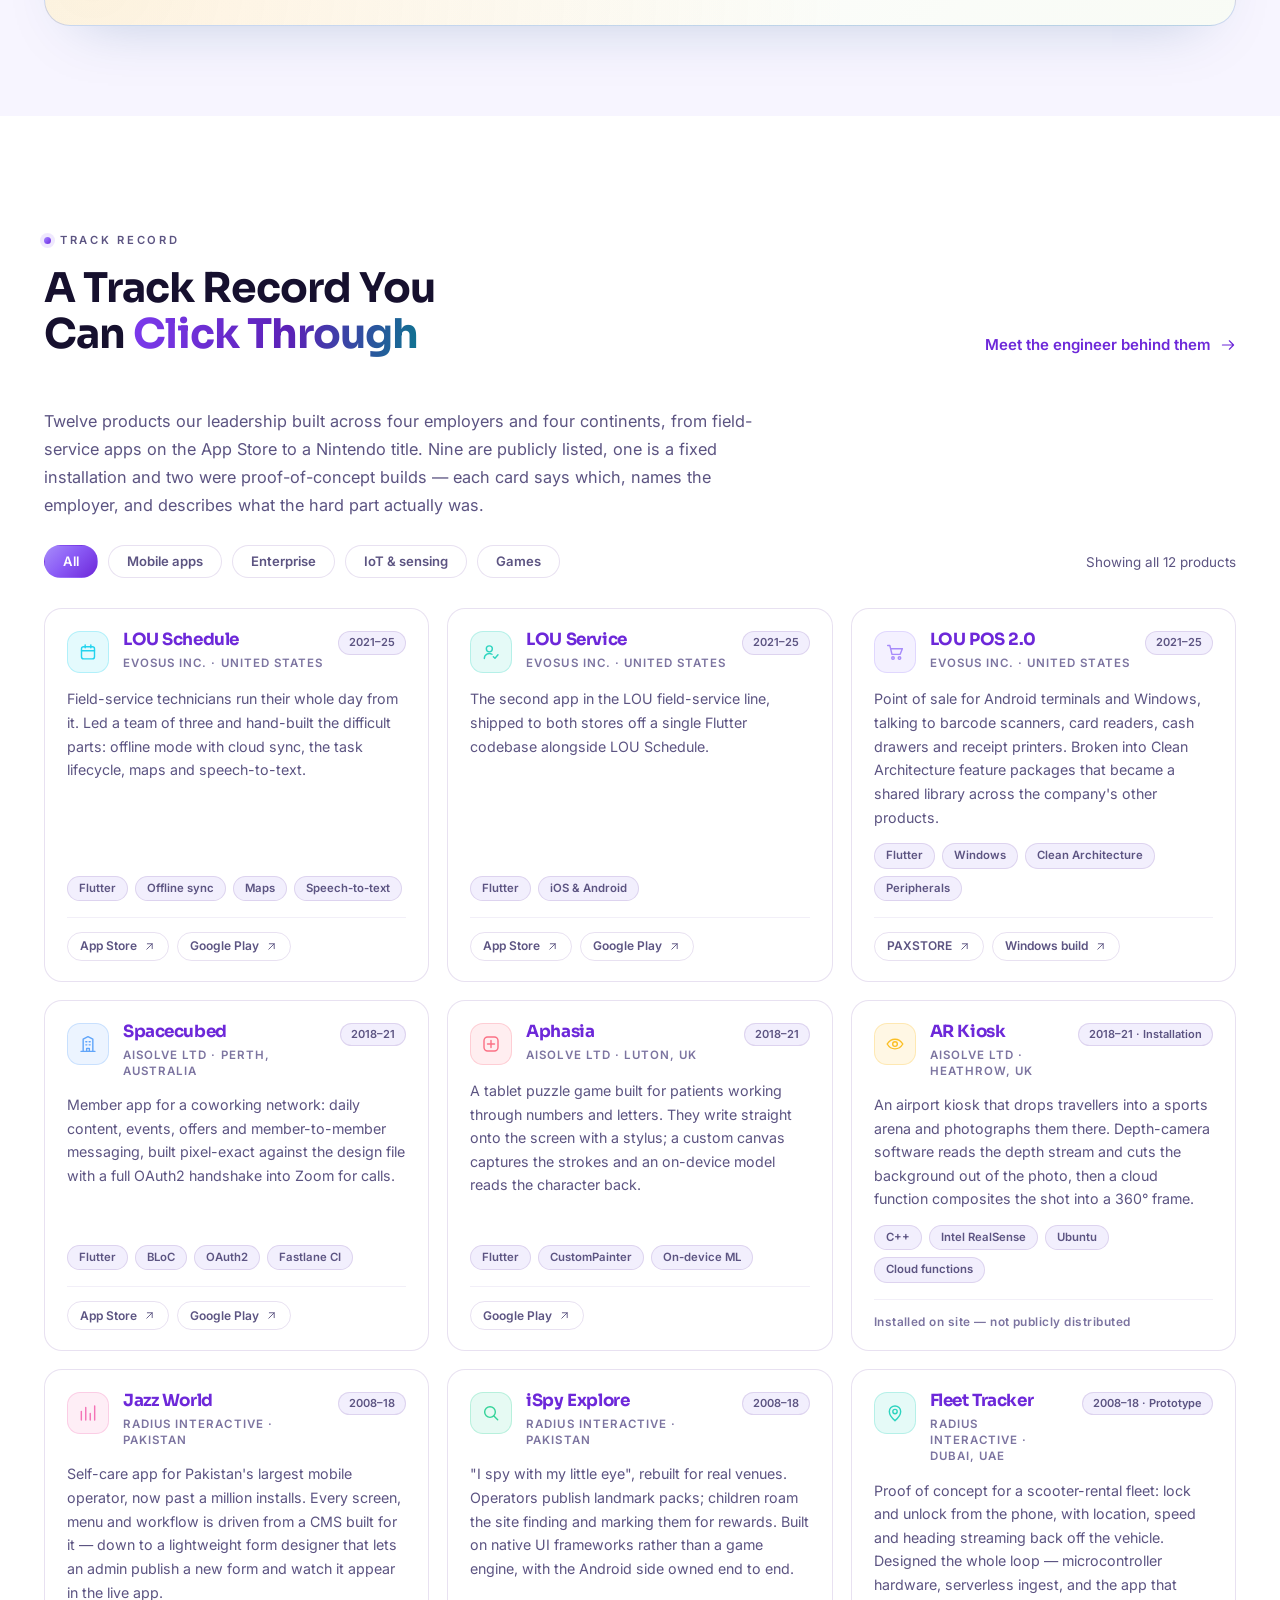
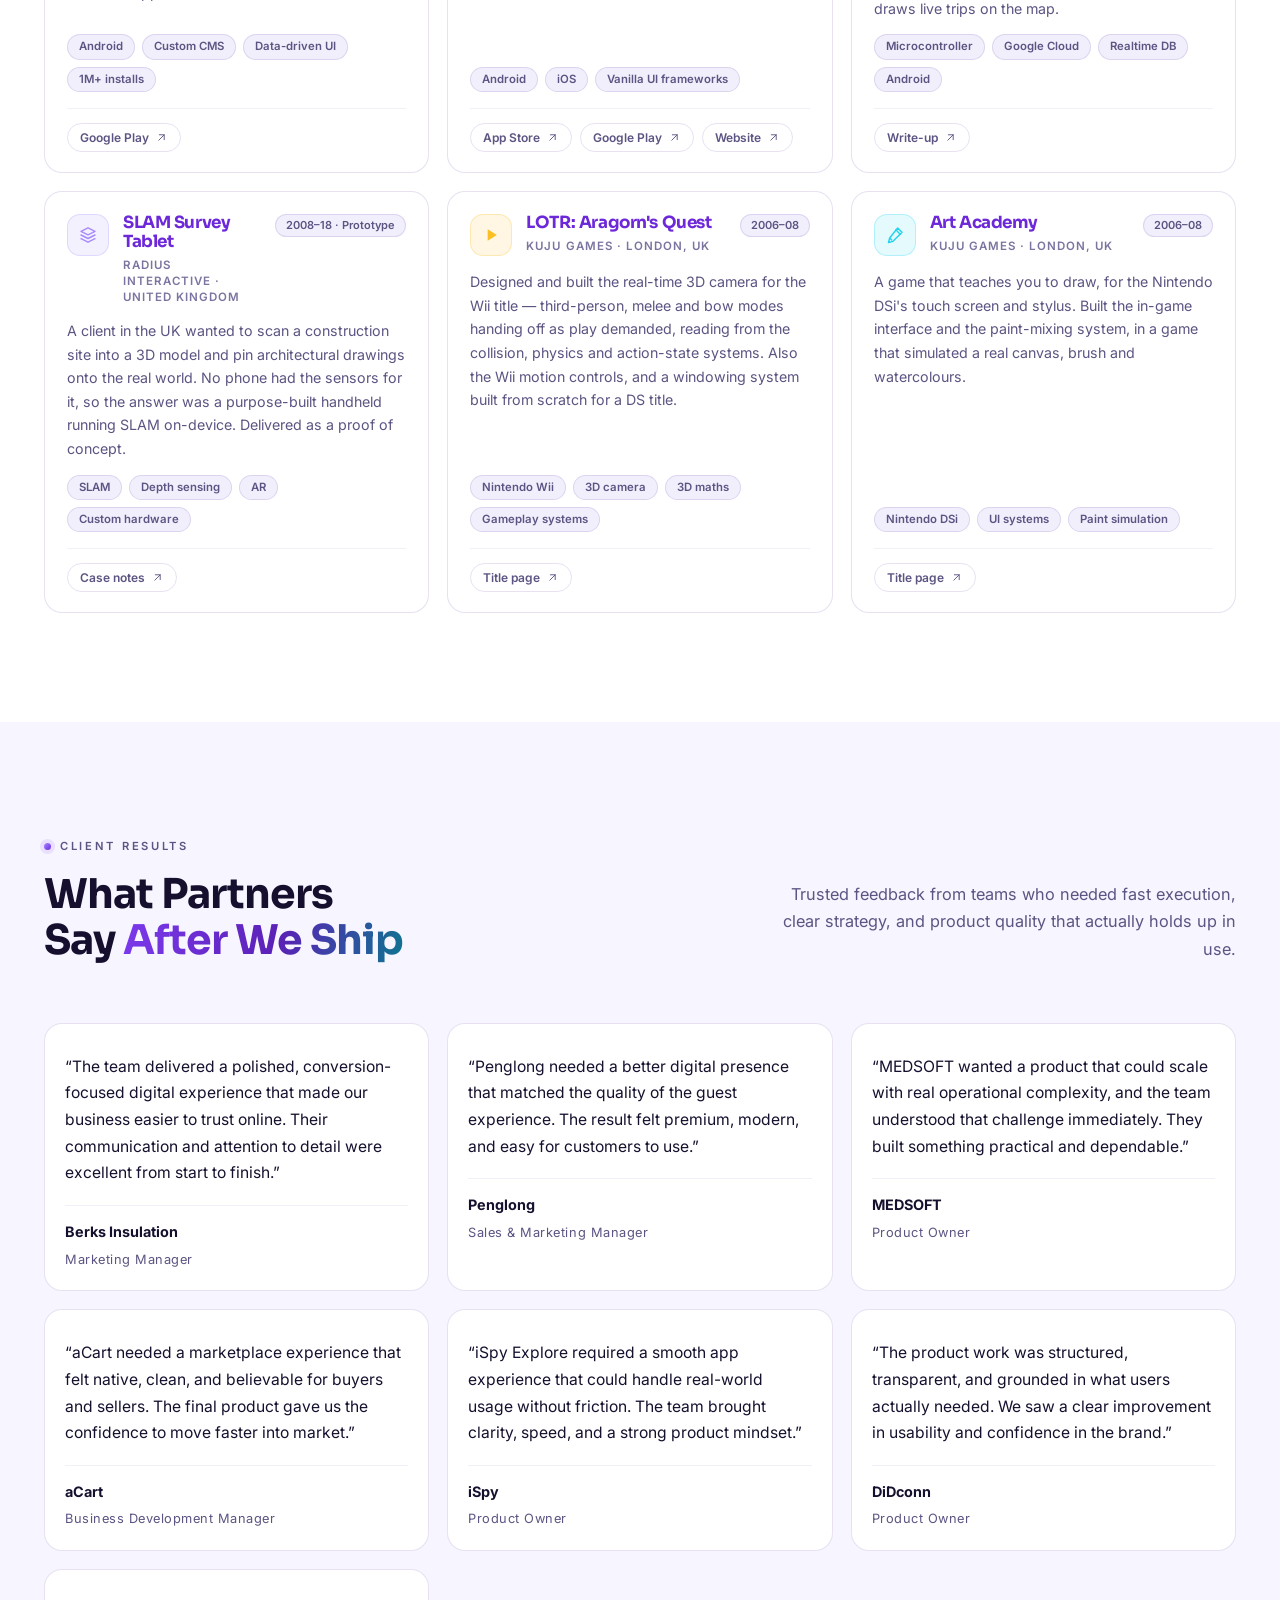
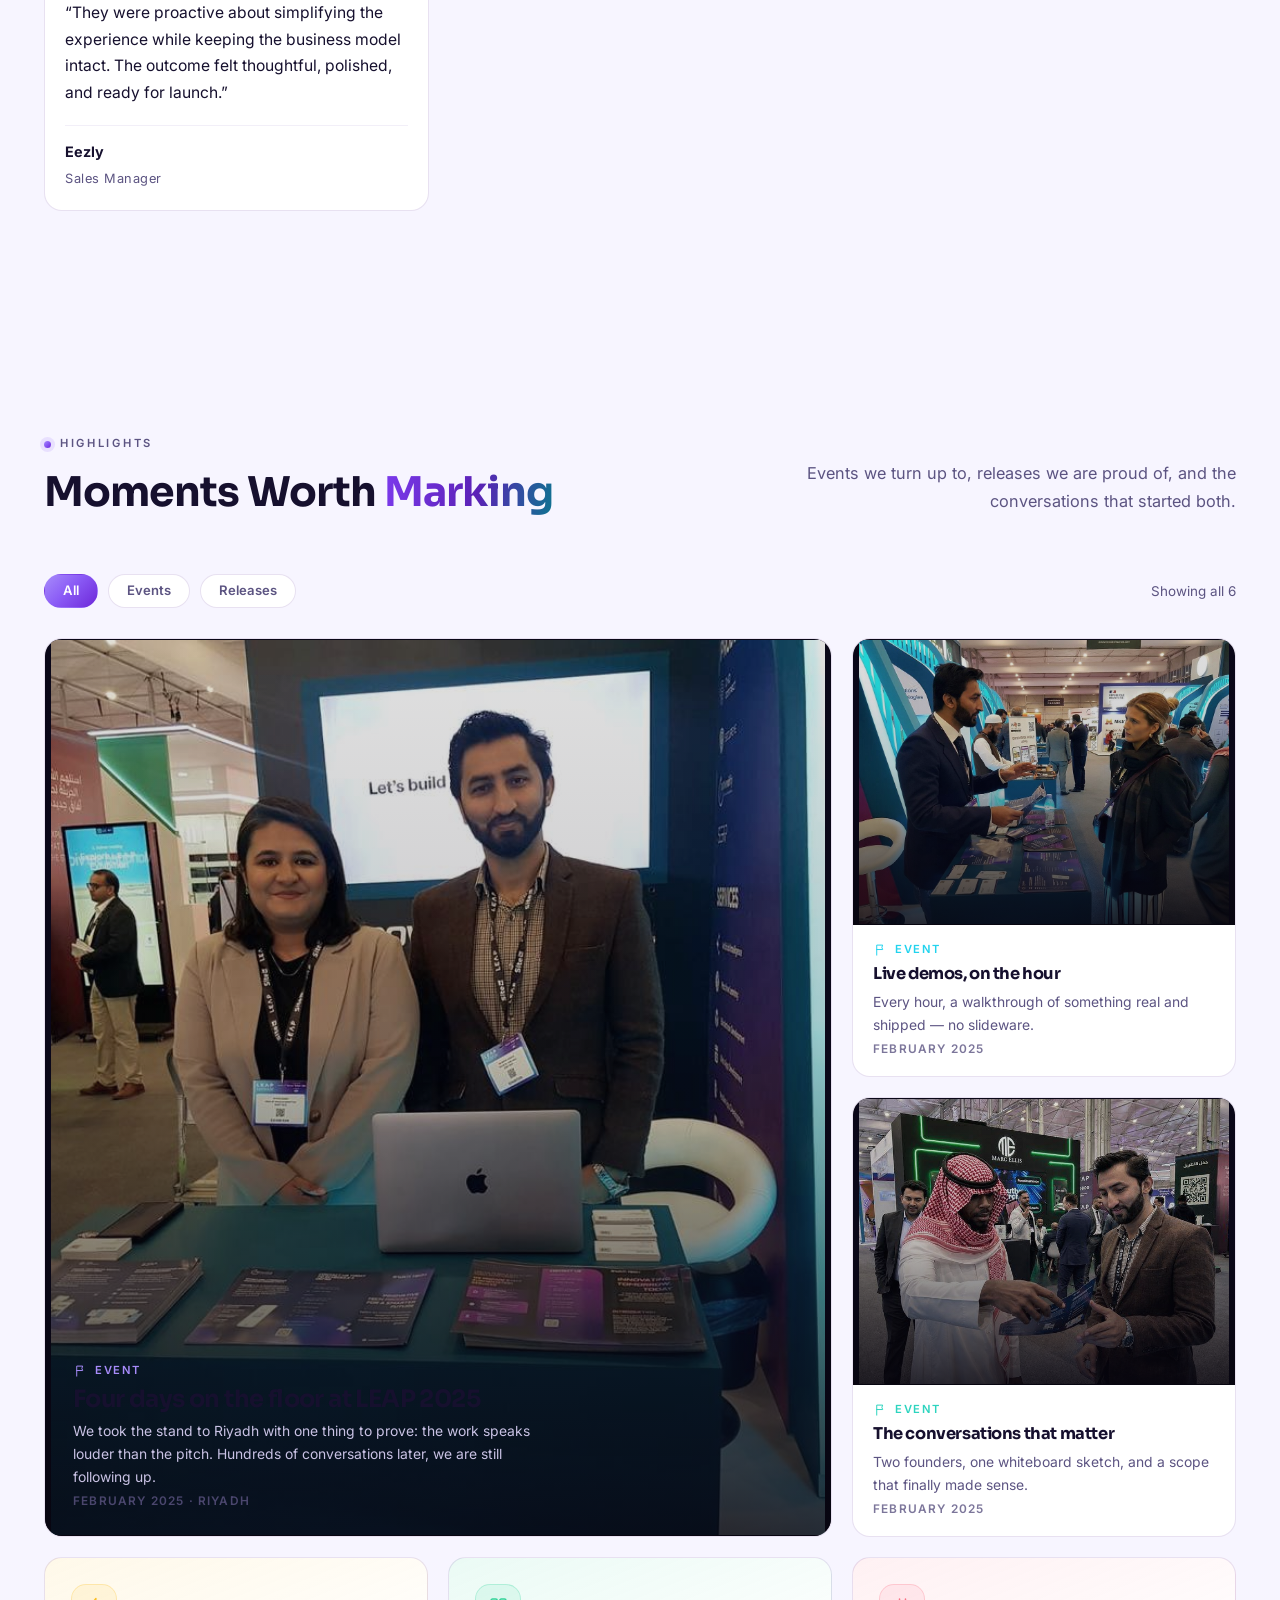
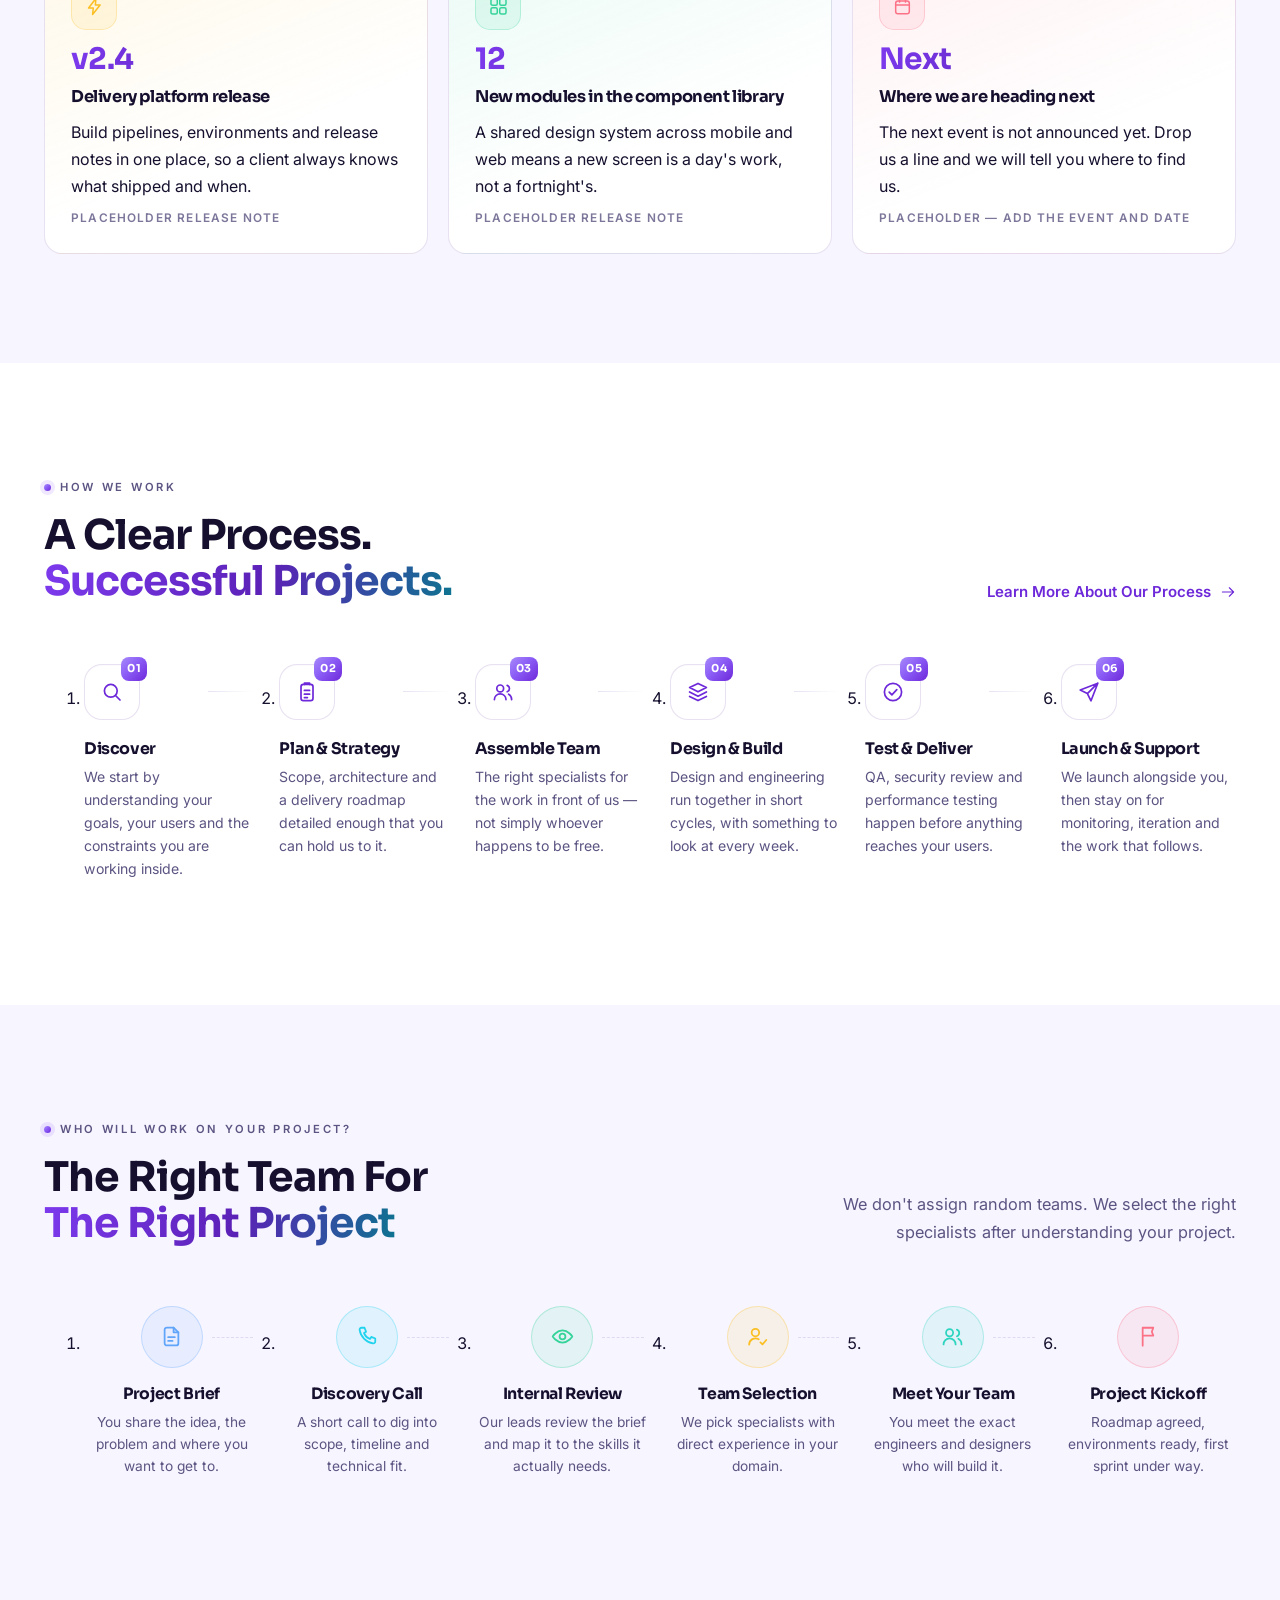
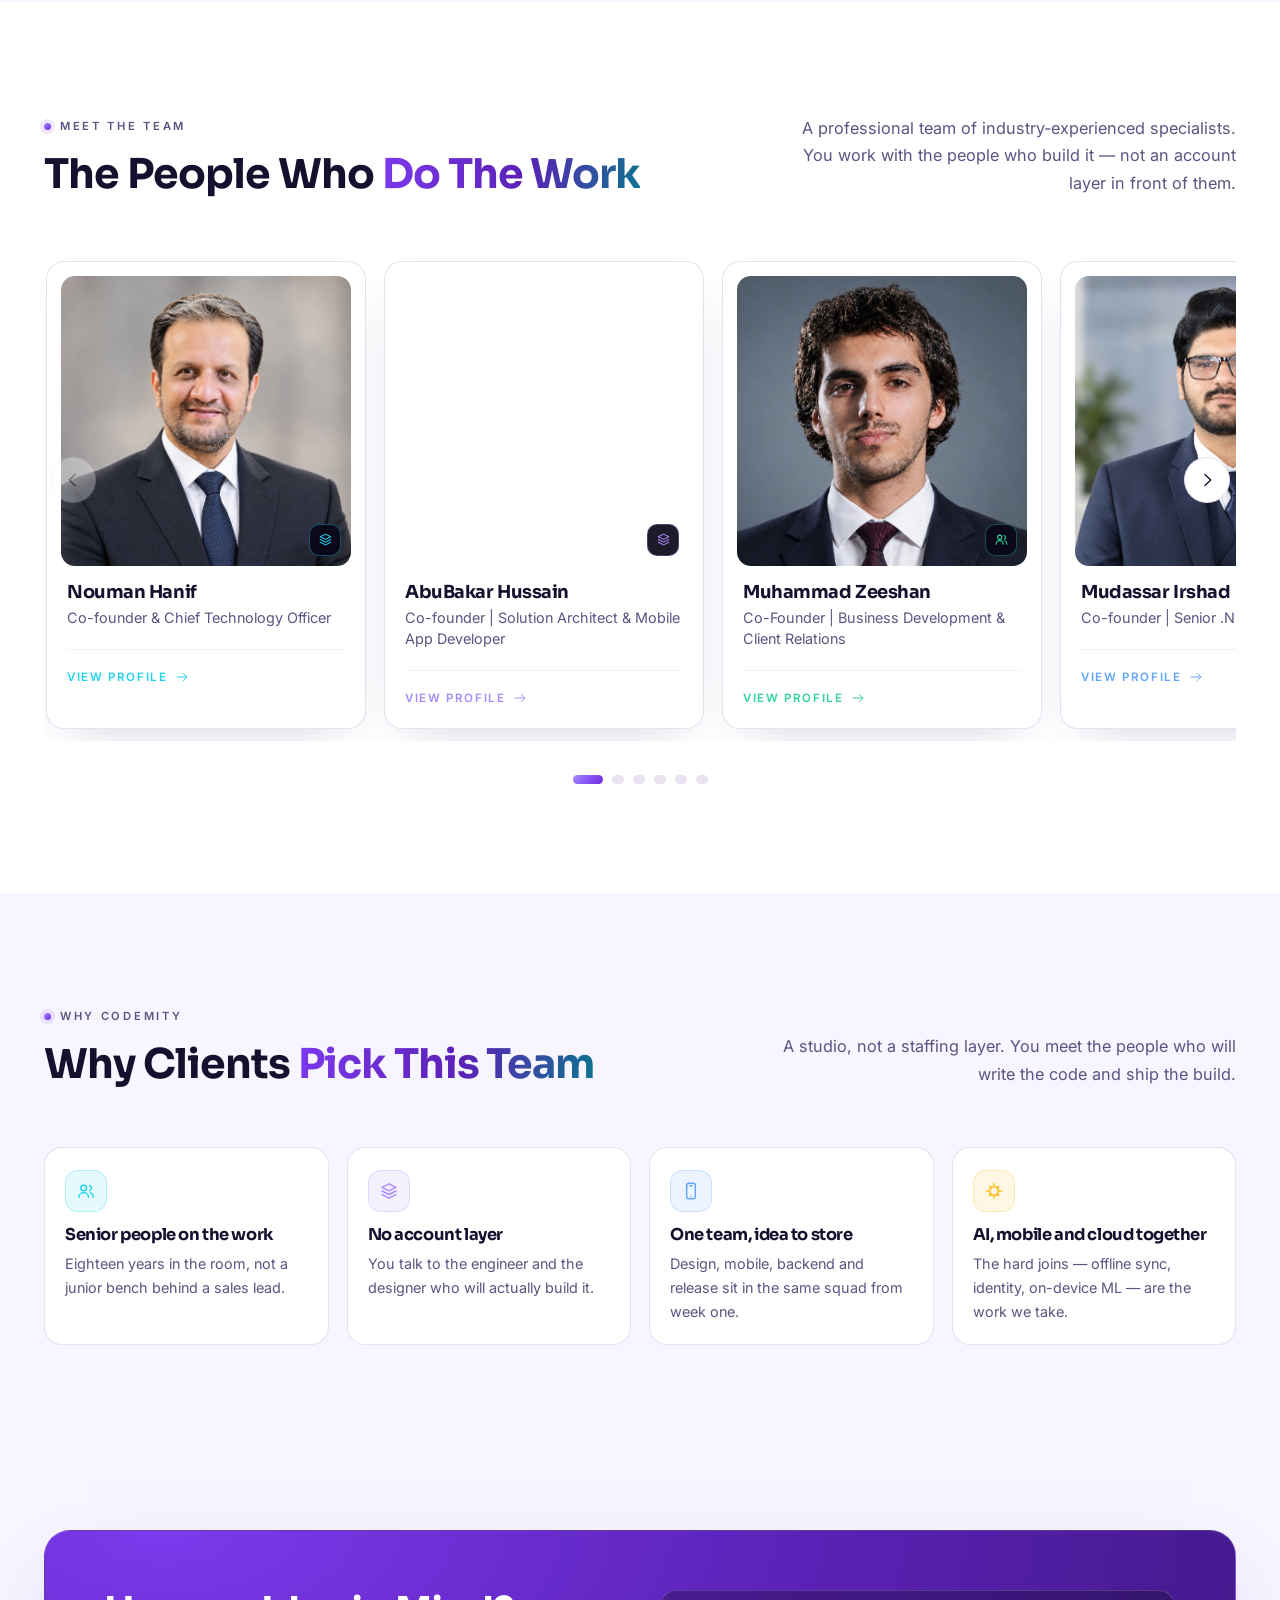
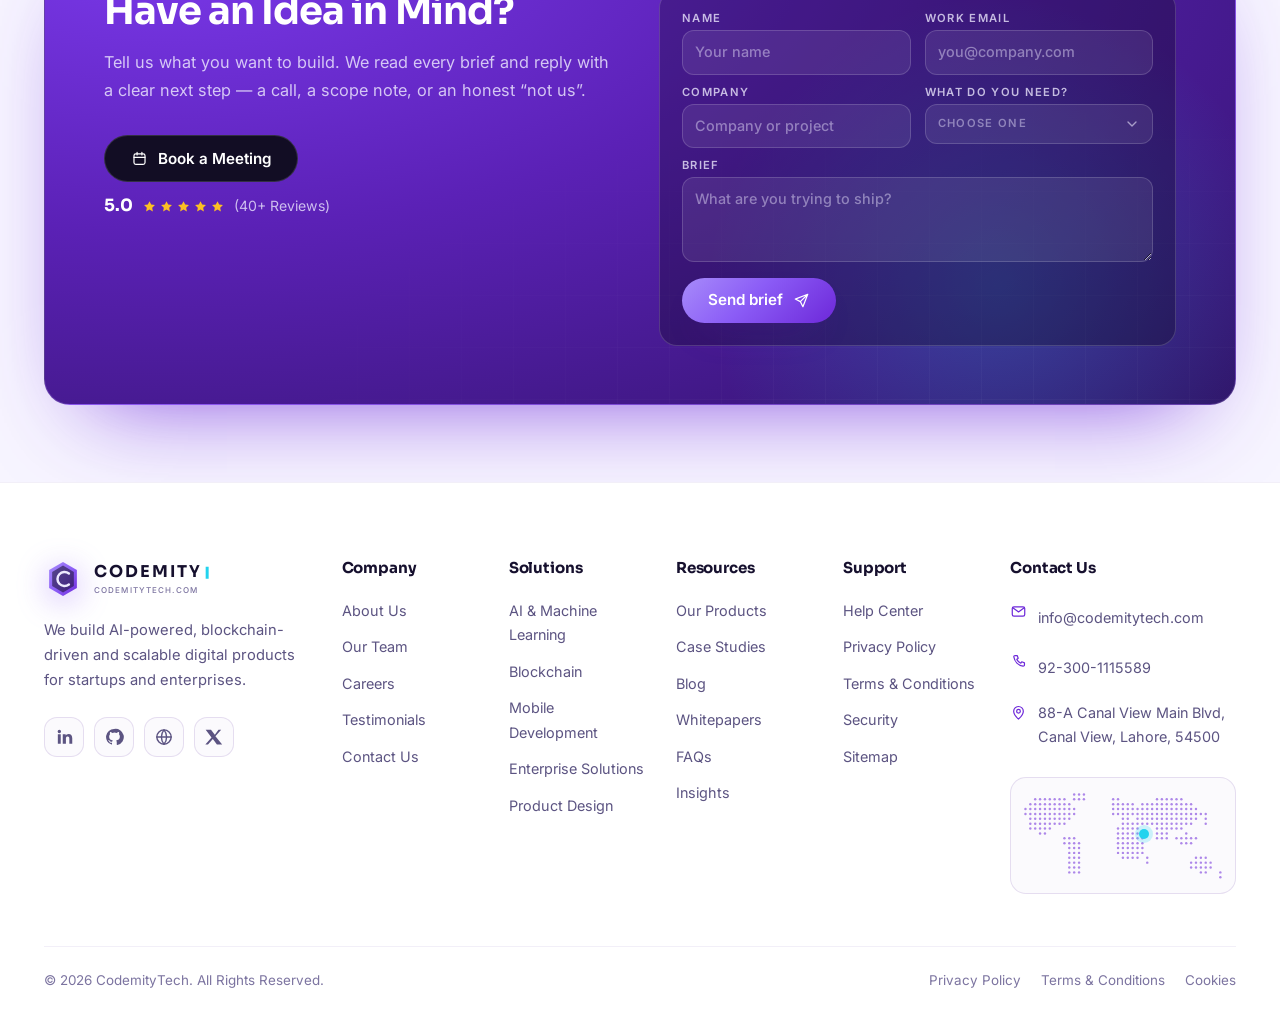
==== commit cc9098fa: "Merge abubakar and zeeshan into pre-develop" ====
--- a/index.html
+++ b/index.html
@@ -327,19 +327,19 @@
               <a href="#didconn"><svg class="ic" viewBox="0 0 24 24" aria-hidden="true">
                   <use href="#i-fingerprint" />
                 </svg>DiDconn — Digital Identity</a>
-              <a href="#solutions"><svg class="ic" viewBox="0 0 24 24" aria-hidden="true">
+              <a href="#sol-ai"><svg class="ic" viewBox="0 0 24 24" aria-hidden="true">
                   <use href="#i-ai" />
                 </svg>AI &amp; Intelligent Systems</a>
-              <a href="#solutions"><svg class="ic" viewBox="0 0 24 24" aria-hidden="true">
+              <a href="#sol-blockchain"><svg class="ic" viewBox="0 0 24 24" aria-hidden="true">
                   <use href="#i-chain" />
                 </svg>Blockchain &amp; Web3</a>
-              <a href="#solutions"><svg class="ic" viewBox="0 0 24 24" aria-hidden="true">
+              <a href="#sol-mobile"><svg class="ic" viewBox="0 0 24 24" aria-hidden="true">
                   <use href="#i-mobile" />
                 </svg>Mobile &amp; Digital Products</a>
-              <a href="#solutions"><svg class="ic" viewBox="0 0 24 24" aria-hidden="true">
+              <a href="#sol-enterprise"><svg class="ic" viewBox="0 0 24 24" aria-hidden="true">
                   <use href="#i-building" />
                 </svg>Enterprise Systems</a>
-              <a href="#solutions"><svg class="ic" viewBox="0 0 24 24" aria-hidden="true">
+              <a href="#sol-design"><svg class="ic" viewBox="0 0 24 24" aria-hidden="true">
                   <use href="#i-brush" />
                 </svg>Product Design</a>
             </div>
@@ -546,7 +546,7 @@
         </div>
 
         <div class="sol-grid">
-          <article class="sol t-rose rv">
+          <article class="sol t-rose rv" id="sol-ai">
             <span class="sol-ic"><svg class="ic" viewBox="0 0 24 24" aria-hidden="true">
                 <use href="#i-ai" />
               </svg></span>
@@ -560,7 +560,7 @@
             </a>
           </article>
 
-          <article class="sol t-violet rv" data-d="1">
+          <article class="sol t-violet rv" data-d="1" id="sol-blockchain">
             <span class="sol-ic"><svg class="ic" viewBox="0 0 24 24" aria-hidden="true">
                 <use href="#i-chain" />
               </svg></span>
@@ -574,7 +574,7 @@
             </a>
           </article>
 
-          <article class="sol t-cyan rv" data-d="2">
+          <article class="sol t-cyan rv" data-d="2" id="sol-mobile">
             <span class="sol-ic"><svg class="ic" viewBox="0 0 24 24" aria-hidden="true">
                 <use href="#i-mobile" />
               </svg></span>
@@ -588,7 +588,7 @@
             </a>
           </article>
 
-          <article class="sol t-blue rv" data-d="3">
+          <article class="sol t-blue rv" data-d="3" id="sol-enterprise">
             <span class="sol-ic"><svg class="ic" viewBox="0 0 24 24" aria-hidden="true">
                 <use href="#i-building" />
               </svg></span>
@@ -602,7 +602,7 @@
             </a>
           </article>
 
-          <article class="sol t-pink rv" data-d="4">
+          <article class="sol t-pink rv" data-d="4" id="sol-design">
             <span class="sol-ic"><svg class="ic" viewBox="0 0 24 24" aria-hidden="true">
                 <use href="#i-brush" />
               </svg></span>
@@ -1896,7 +1896,31 @@
               </div>
             </li>
 
-            <!-- 3. Mudassar Irshad -->
+            <!-- 3. Muhammad Zeeshan -->
+            <li class="team-card t-green pmodal-card-trigger" data-member="zeeshan" tabindex="0" role="button"
+              aria-haspopup="dialog" aria-label="View Muhammad Zeeshan profile">
+              <div class="team-card-media">
+                <img src="assets/img/team/muhammad-zeeshan.jpg" width="400" height="400" loading="lazy" decoding="async"
+                  alt="Portrait for Muhammad Zeeshan">
+                <span class="team-card-badge"><svg class="ic" viewBox="0 0 24 24" aria-hidden="true">
+                    <use href="#i-users" />
+                  </svg></span>
+              </div>
+              <div class="team-card-body">
+                <h3>Muhammad Zeeshan</h3>
+                <p class="team-card-role">Co-Founder | Business Development &amp; Client Relations</p>
+                <div class="team-card-foot">
+                  <span class="team-card-action-text">
+                    <span>View Profile</span>
+                    <svg class="ic" viewBox="0 0 24 24" aria-hidden="true">
+                      <use href="#i-arrow-right" />
+                    </svg>
+                  </span>
+                </div>
+              </div>
+            </li>
+
+            <!-- 4. Mudassar Irshad -->
             <li class="team-card t-blue pmodal-card-trigger" data-member="mudassar" tabindex="0" role="button"
               aria-haspopup="dialog" aria-label="View Mudassar Irshad profile">
               <div class="team-card-media">
@@ -1920,7 +1944,7 @@
               </div>
             </li>
 
-            <!-- 4. Sarfraz Ahmad -->
+            <!-- 5. Sarfraz Ahmad -->
             <li class="team-card t-orange pmodal-card-trigger" data-member="sarfraz" tabindex="0" role="button"
               aria-haspopup="dialog" aria-label="View Sarfraz Ahmad profile">
               <div class="team-card-media">
@@ -1944,7 +1968,7 @@
               </div>
             </li>
 
-            <!-- 5. Zia Ur Rehman -->
+            <!-- 6. Zia Ur Rehman -->
             <li class="team-card t-pink pmodal-card-trigger" data-member="zia" tabindex="0" role="button"
               aria-haspopup="dialog" aria-label="View Zia Ur Rehman profile">
               <div class="team-card-media">
@@ -1968,7 +1992,7 @@
               </div>
             </li>
 
-            <!-- 5. Faisal Akram -->
+            <!-- 7. Faisal Akram -->
             <li class="team-card t-teal pmodal-card-trigger" data-member="faisal" tabindex="0" role="button"
               aria-haspopup="dialog" aria-label="View Faisal Akram profile">
               <div class="team-card-media">
@@ -1992,7 +2016,7 @@
               </div>
             </li>
 
-            <!-- 6. Abdul Rauf -->
+            <!-- 8. Abdul Rauf -->
             <li class="team-card t-rose pmodal-card-trigger" data-member="rauf" tabindex="0" role="button"
               aria-haspopup="dialog" aria-label="View Abdul Rauf profile">
               <div class="team-card-media">
@@ -2106,18 +2130,26 @@
                 <span>Company</span>
                 <input type="text" name="company" id="brief-company" autocomplete="organization" placeholder="Company or project">
               </label>
-              <label class="brief-field">
+              <div class="brief-field">
                 <span>What do you need?</span>
-                <select name="need" id="brief-need" required>
-                  <option value="" disabled selected>Choose one</option>
-                  <option>Mobile app</option>
-                  <option>AI / intelligent systems</option>
-                  <option>Digital identity</option>
-                  <option>Enterprise / ERP</option>
-                  <option>Product design</option>
-                  <option>Something else</option>
-                </select>
-              </label>
+                <div class="custom-select" id="brief-need-wrap">
+                  <input type="hidden" name="need" id="brief-need" required>
+                  <button class="custom-select-trigger" type="button" id="brief-need-btn" aria-haspopup="listbox" aria-expanded="false">
+                    <span class="custom-select-value" id="brief-need-val">Choose one</span>
+                    <svg class="ic custom-select-arrow" viewBox="0 0 24 24" aria-hidden="true">
+                      <polyline points="6 9 12 15 18 9" fill="none" stroke="currentColor" stroke-width="2" stroke-linecap="round" stroke-linejoin="round"/>
+                    </svg>
+                  </button>
+                  <ul class="custom-select-menu" id="brief-need-menu" role="listbox" aria-label="What do you need?">
+                    <li role="option" data-value="Mobile app">Mobile app</li>
+                    <li role="option" data-value="AI / intelligent systems">AI / intelligent systems</li>
+                    <li role="option" data-value="Digital identity">Digital identity</li>
+                    <li role="option" data-value="Enterprise / ERP">Enterprise / ERP</li>
+                    <li role="option" data-value="Product design">Product design</li>
+                    <li role="option" data-value="Something else">Something else</li>
+                  </ul>
+                </div>
+              </div>
               <label class="brief-field brief-full">
                 <span>Brief</span>
                 <textarea name="message" id="brief-message" rows="3" required placeholder="What are you trying to ship?"></textarea>
@@ -2607,7 +2639,7 @@
               <svg class="ic" viewBox="0 0 24 24" aria-hidden="true">
                 <use href="#i-layers" />
               </svg>
-              <span>Technical &amp; Design Expertise</span>
+              <span>Expertise Areas</span>
             </h3>
             <div class="pmodal-skill-groups" id="pm-skills"></div>
           </div>
--- a/assets/css/styles.css
+++ b/assets/css/styles.css
@@ -1598,7 +1598,6 @@
 .custom-select-menu li.is-selected::after{
   content:"\2713";float:right;color:var(--a-violet);font-weight:700
 }
-
 .brief-field select option{color:#16102E}
 .brief-full{grid-column:1/-1}
 .brief-go{grid-column:1/-1;justify-self:start;margin-top:4px}
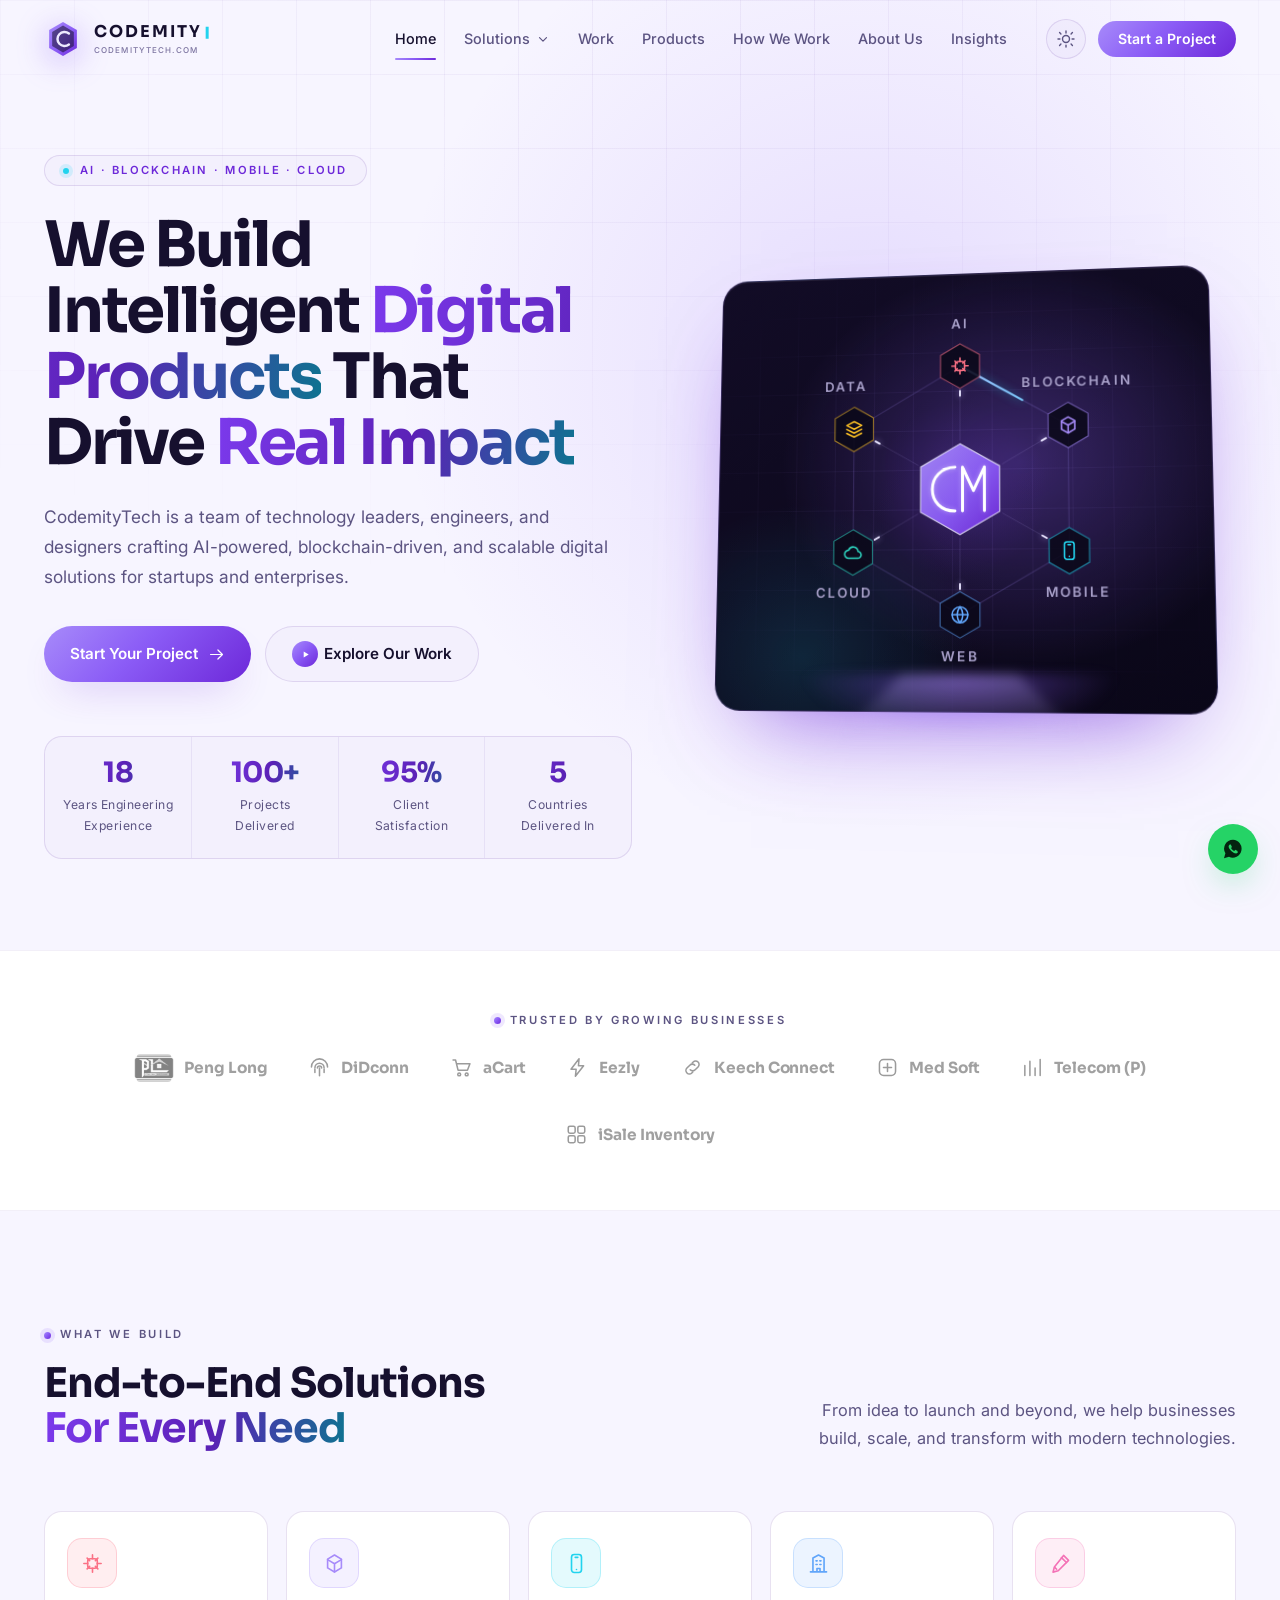
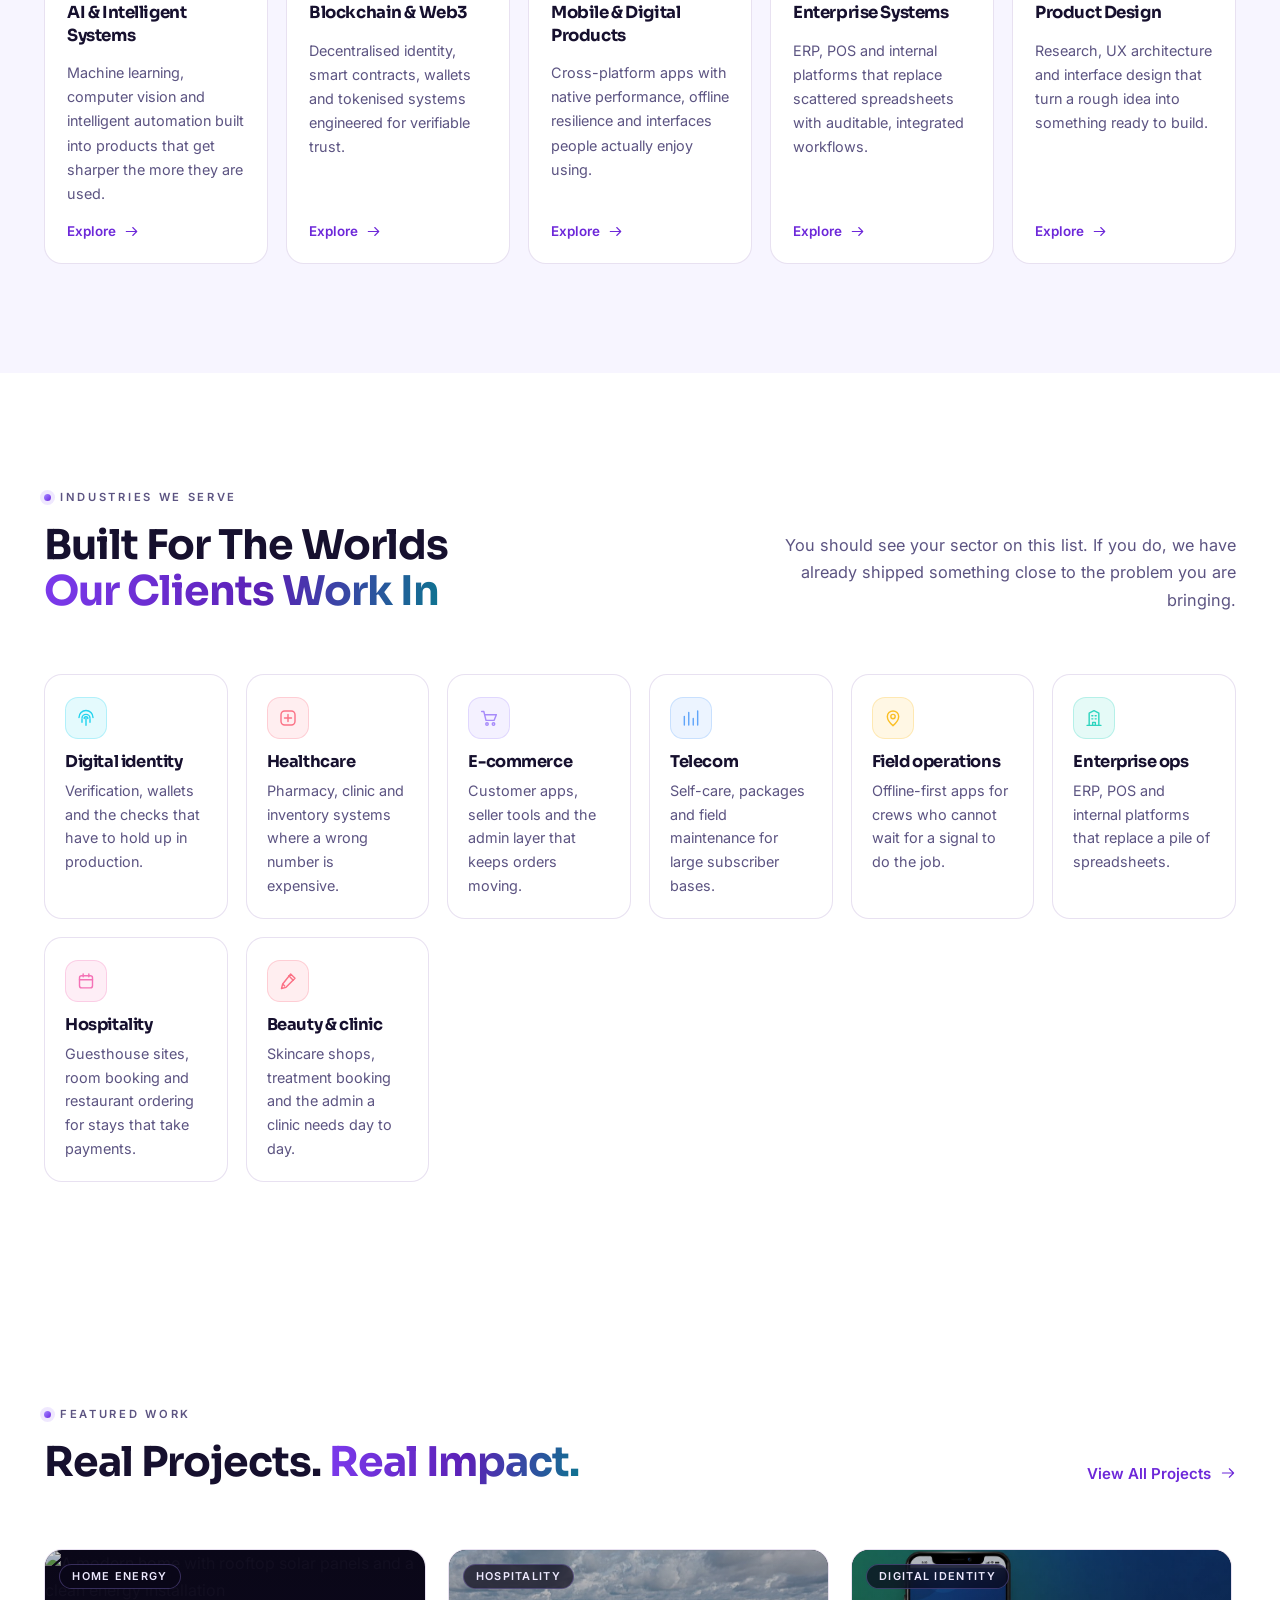
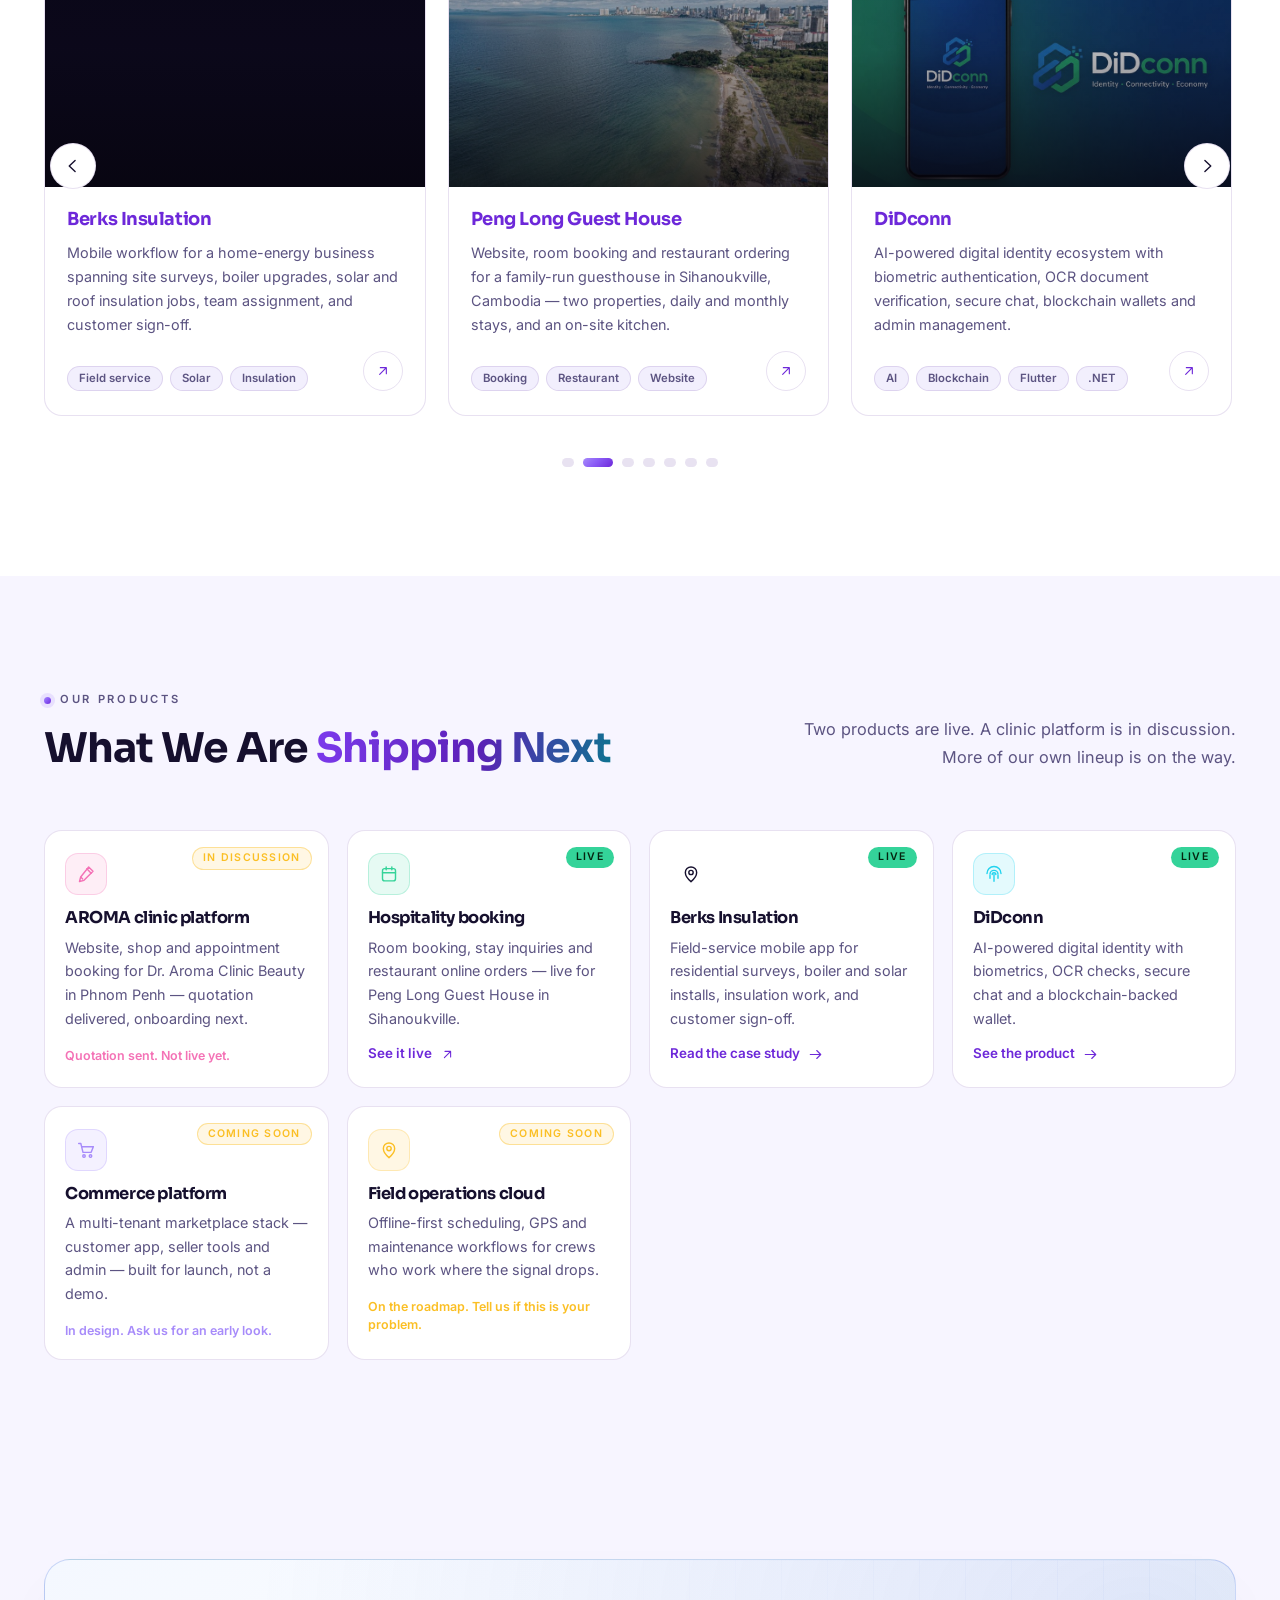
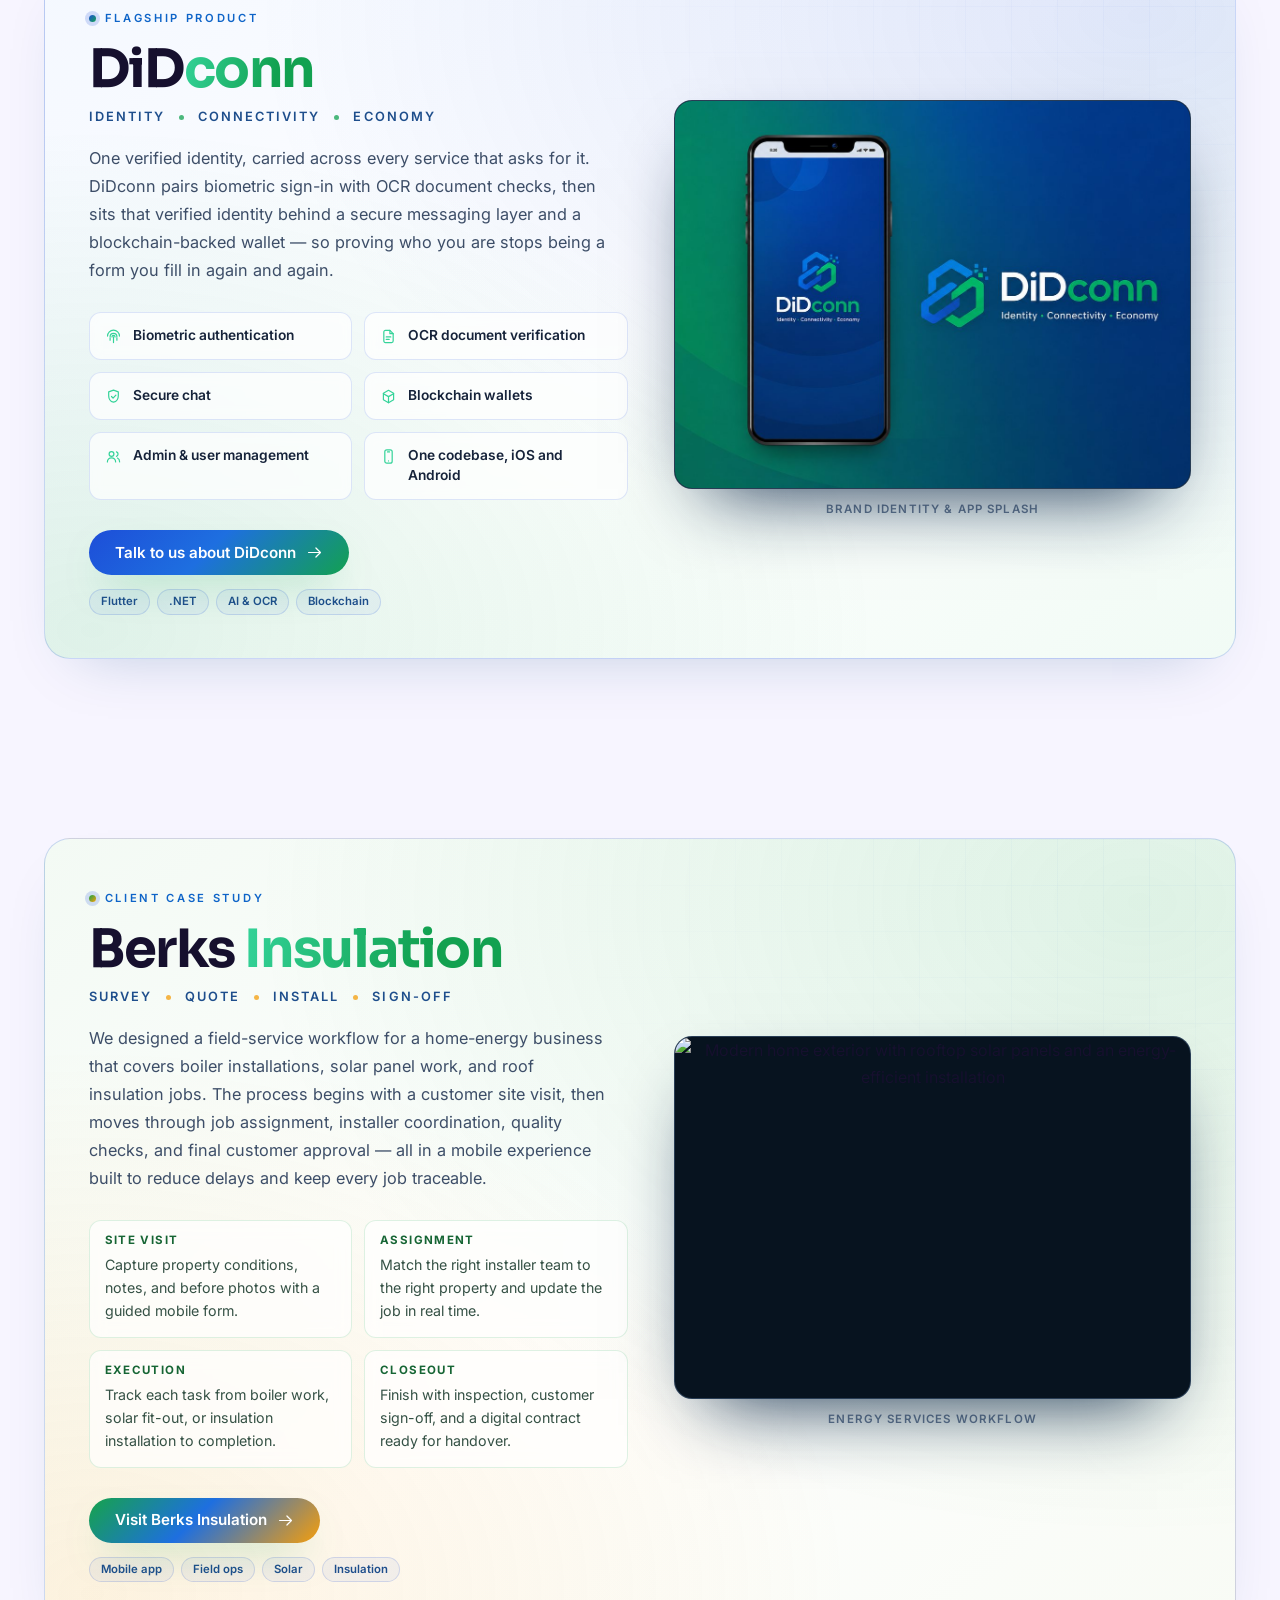
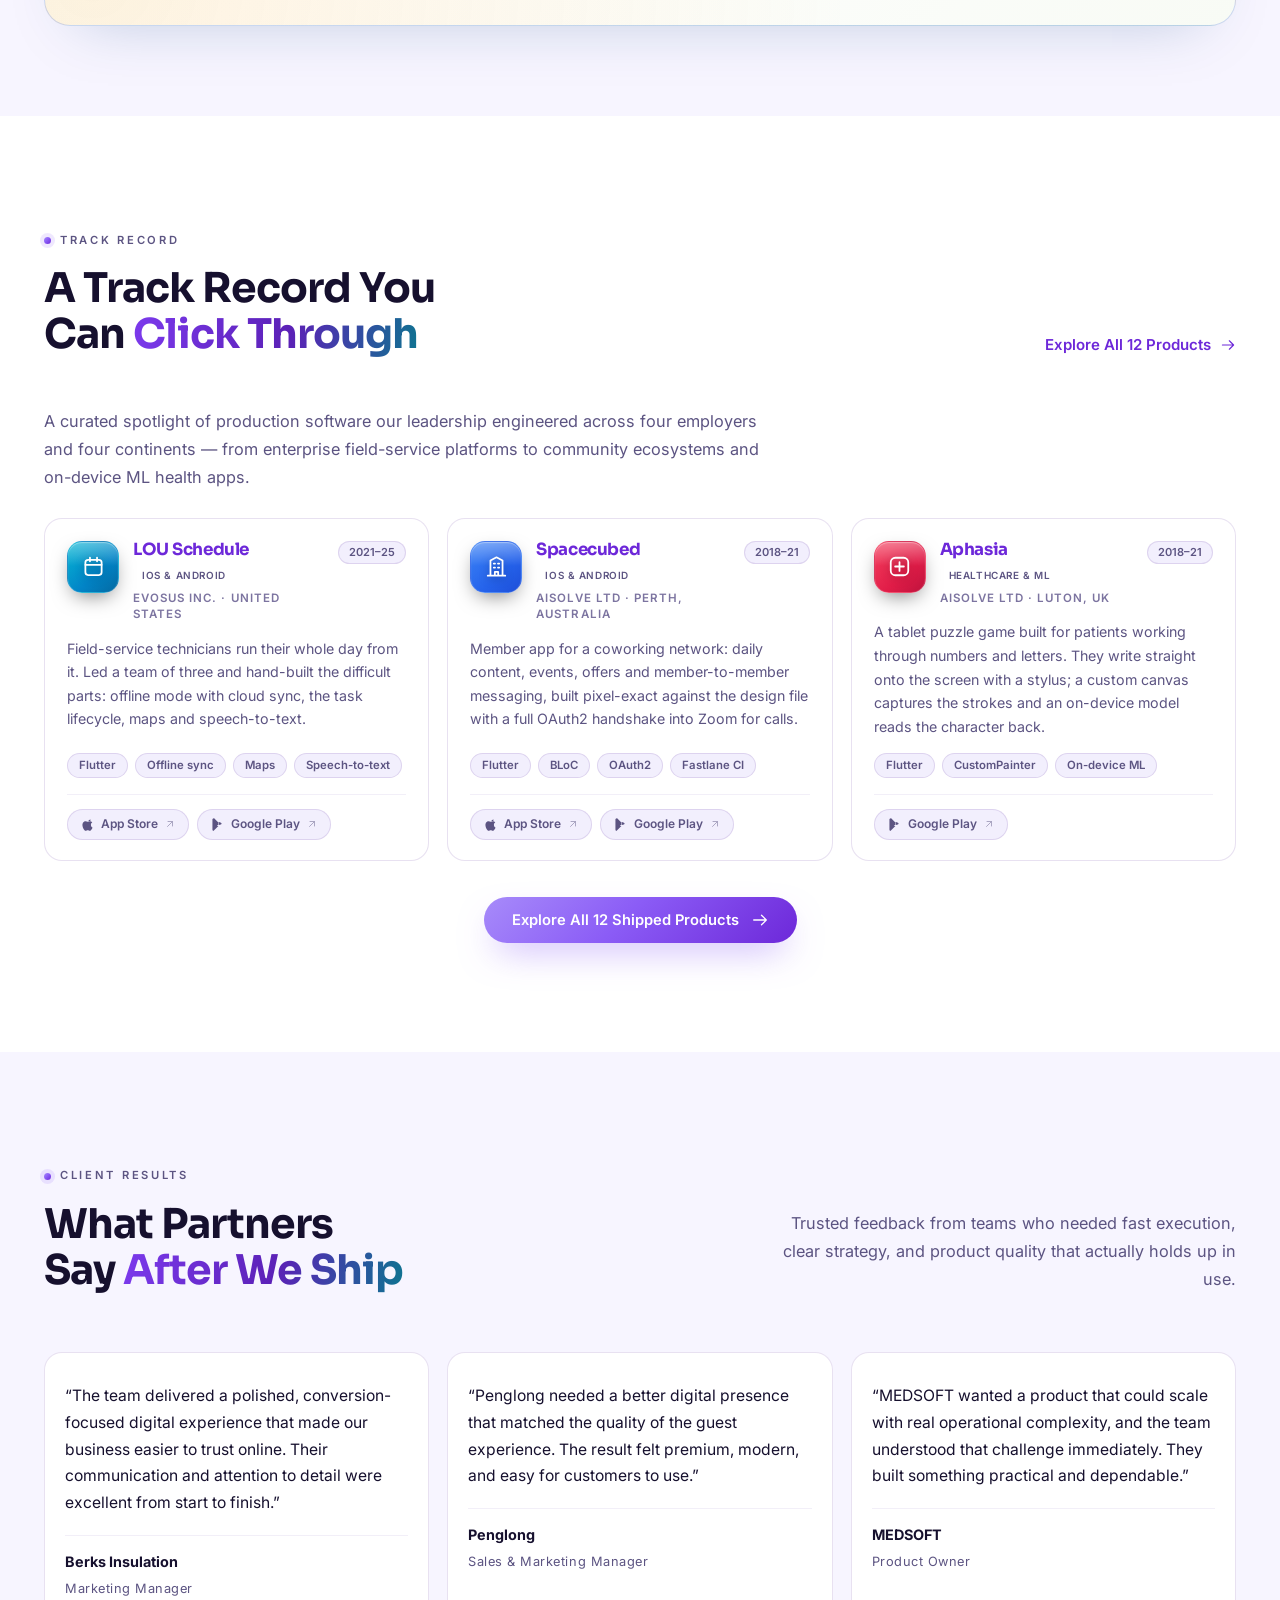
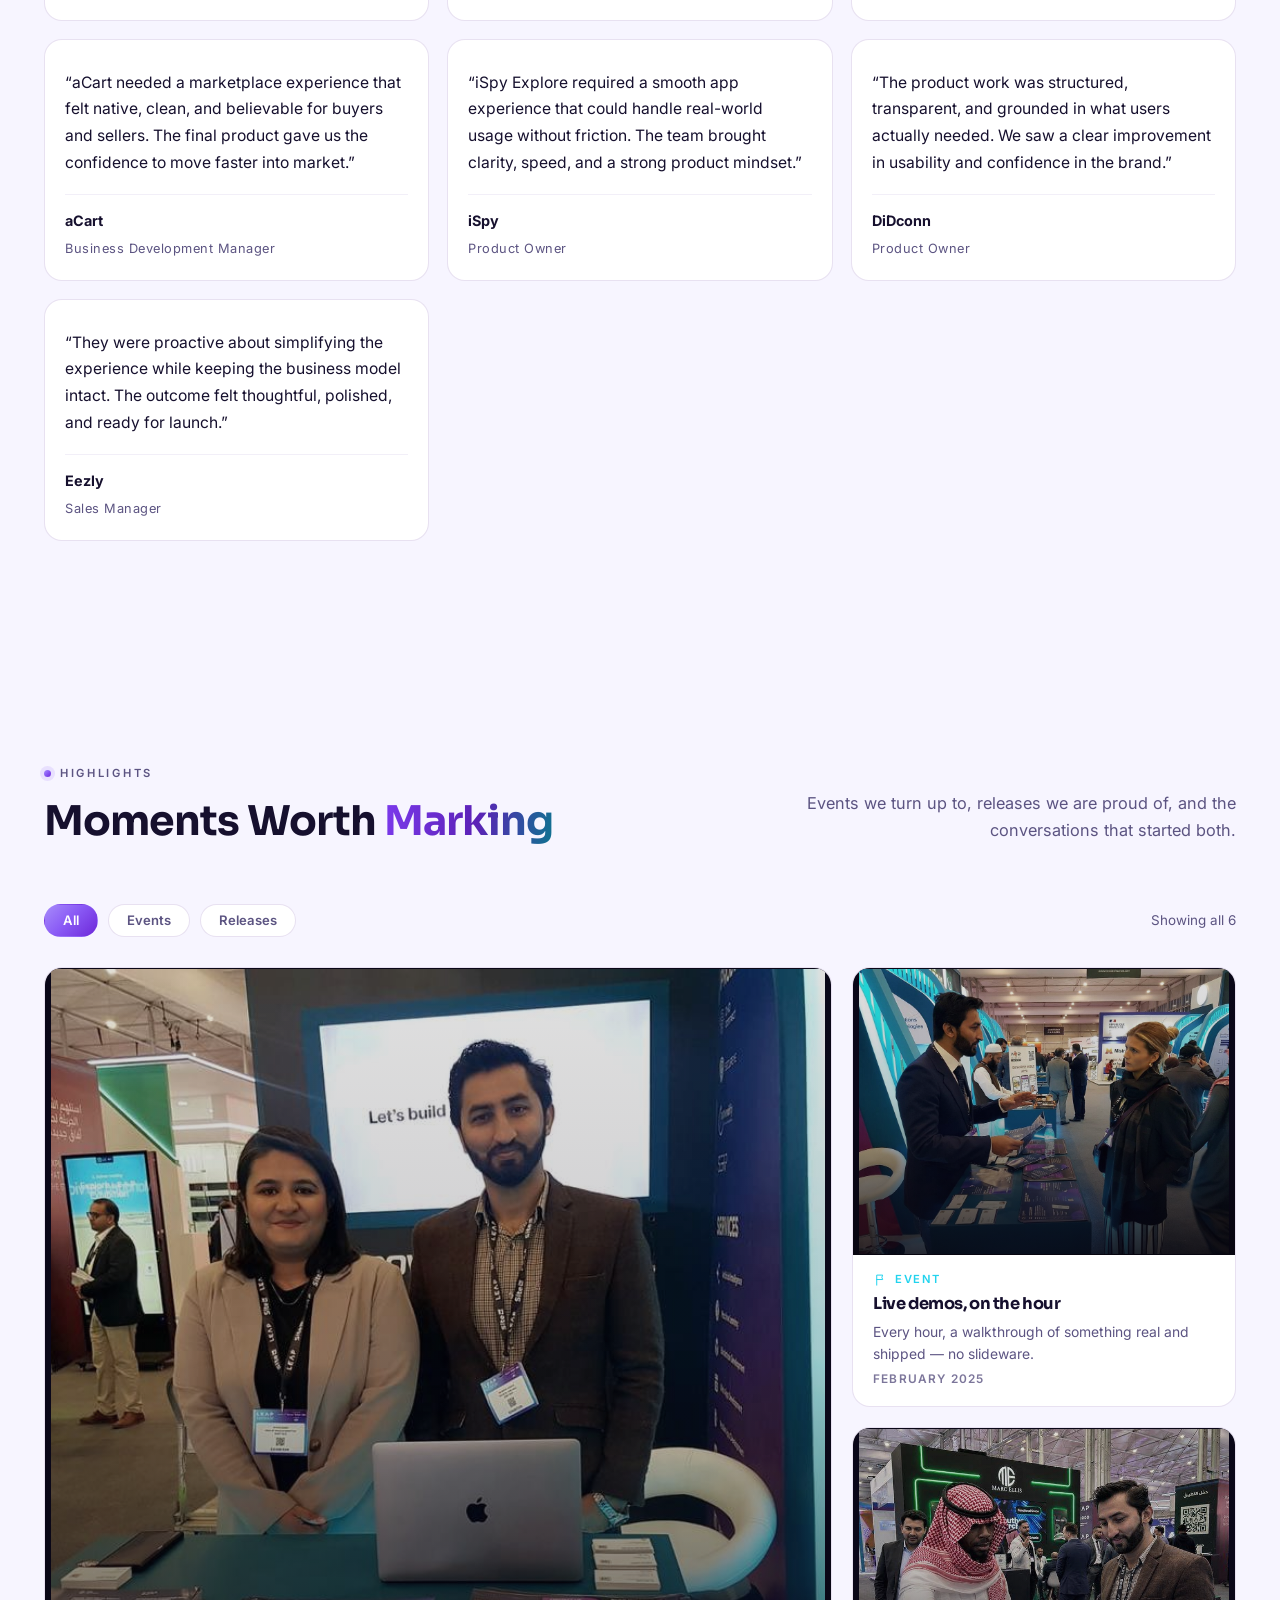
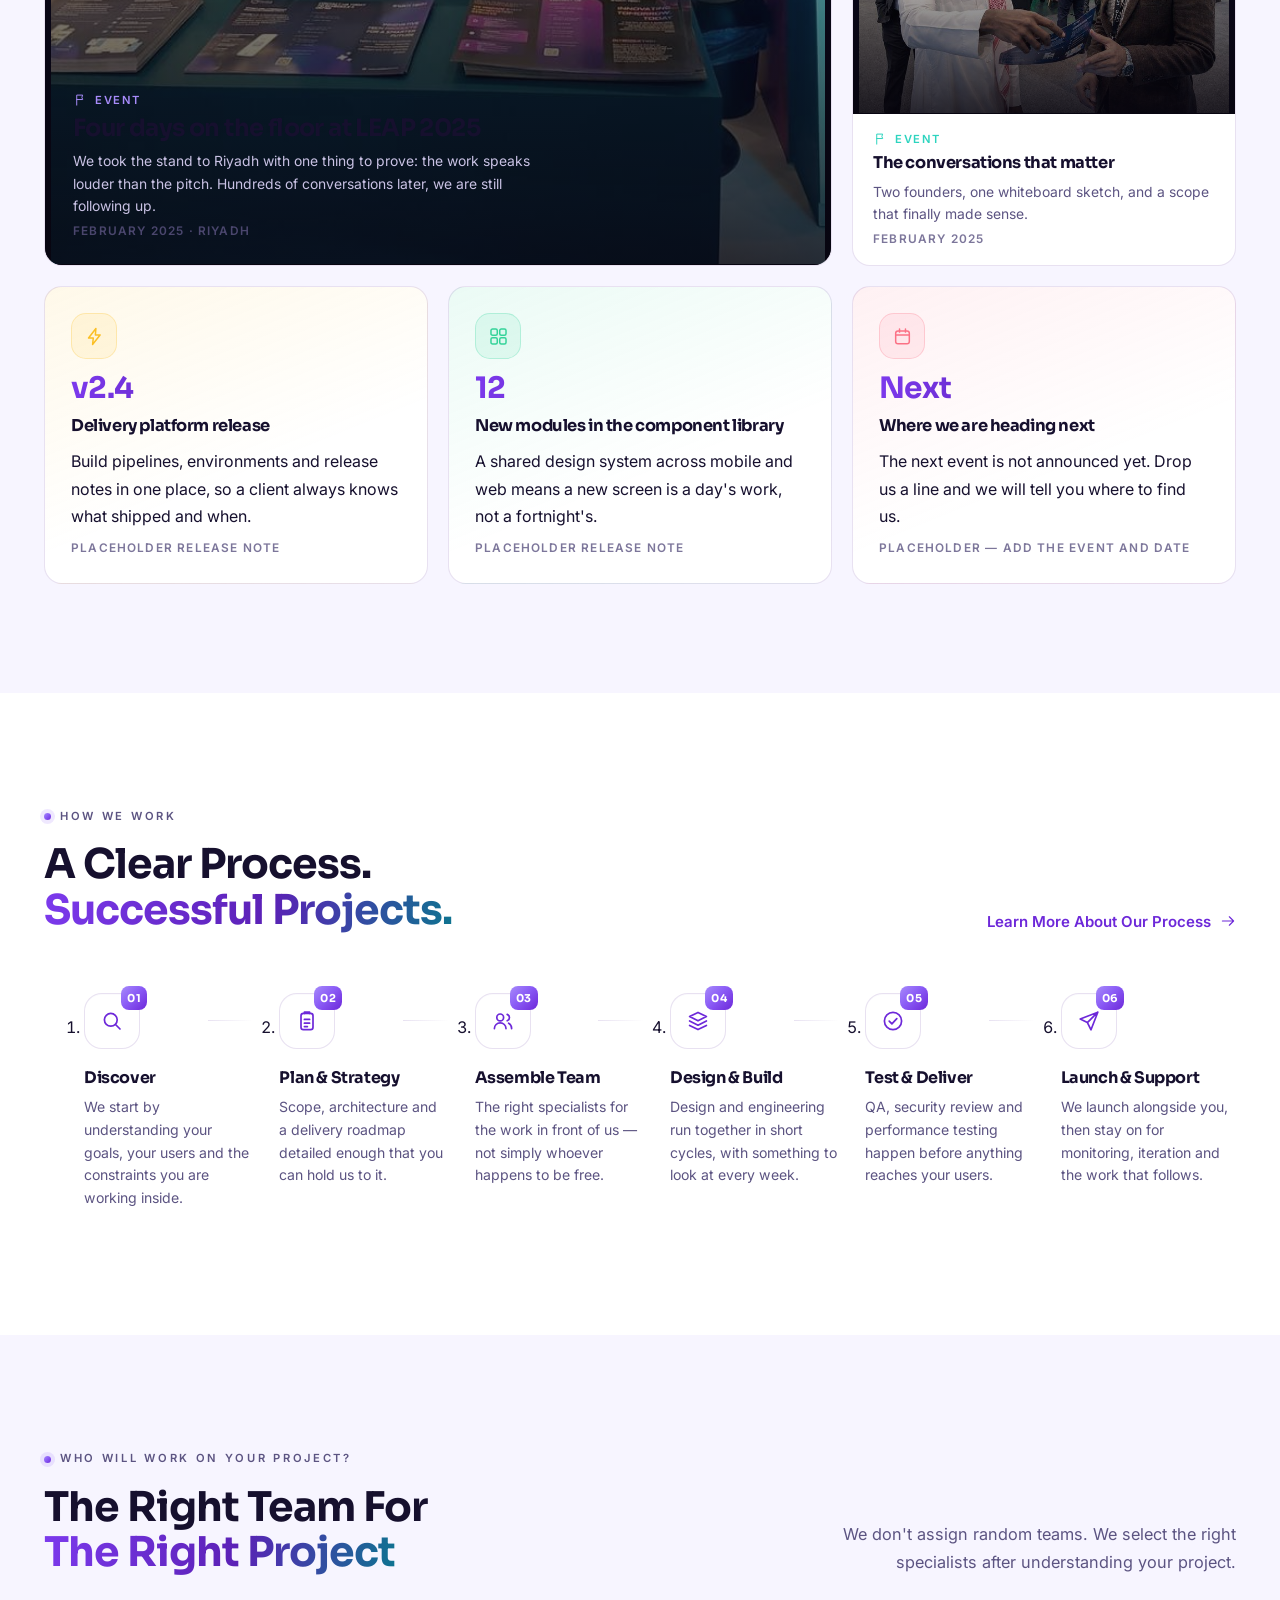
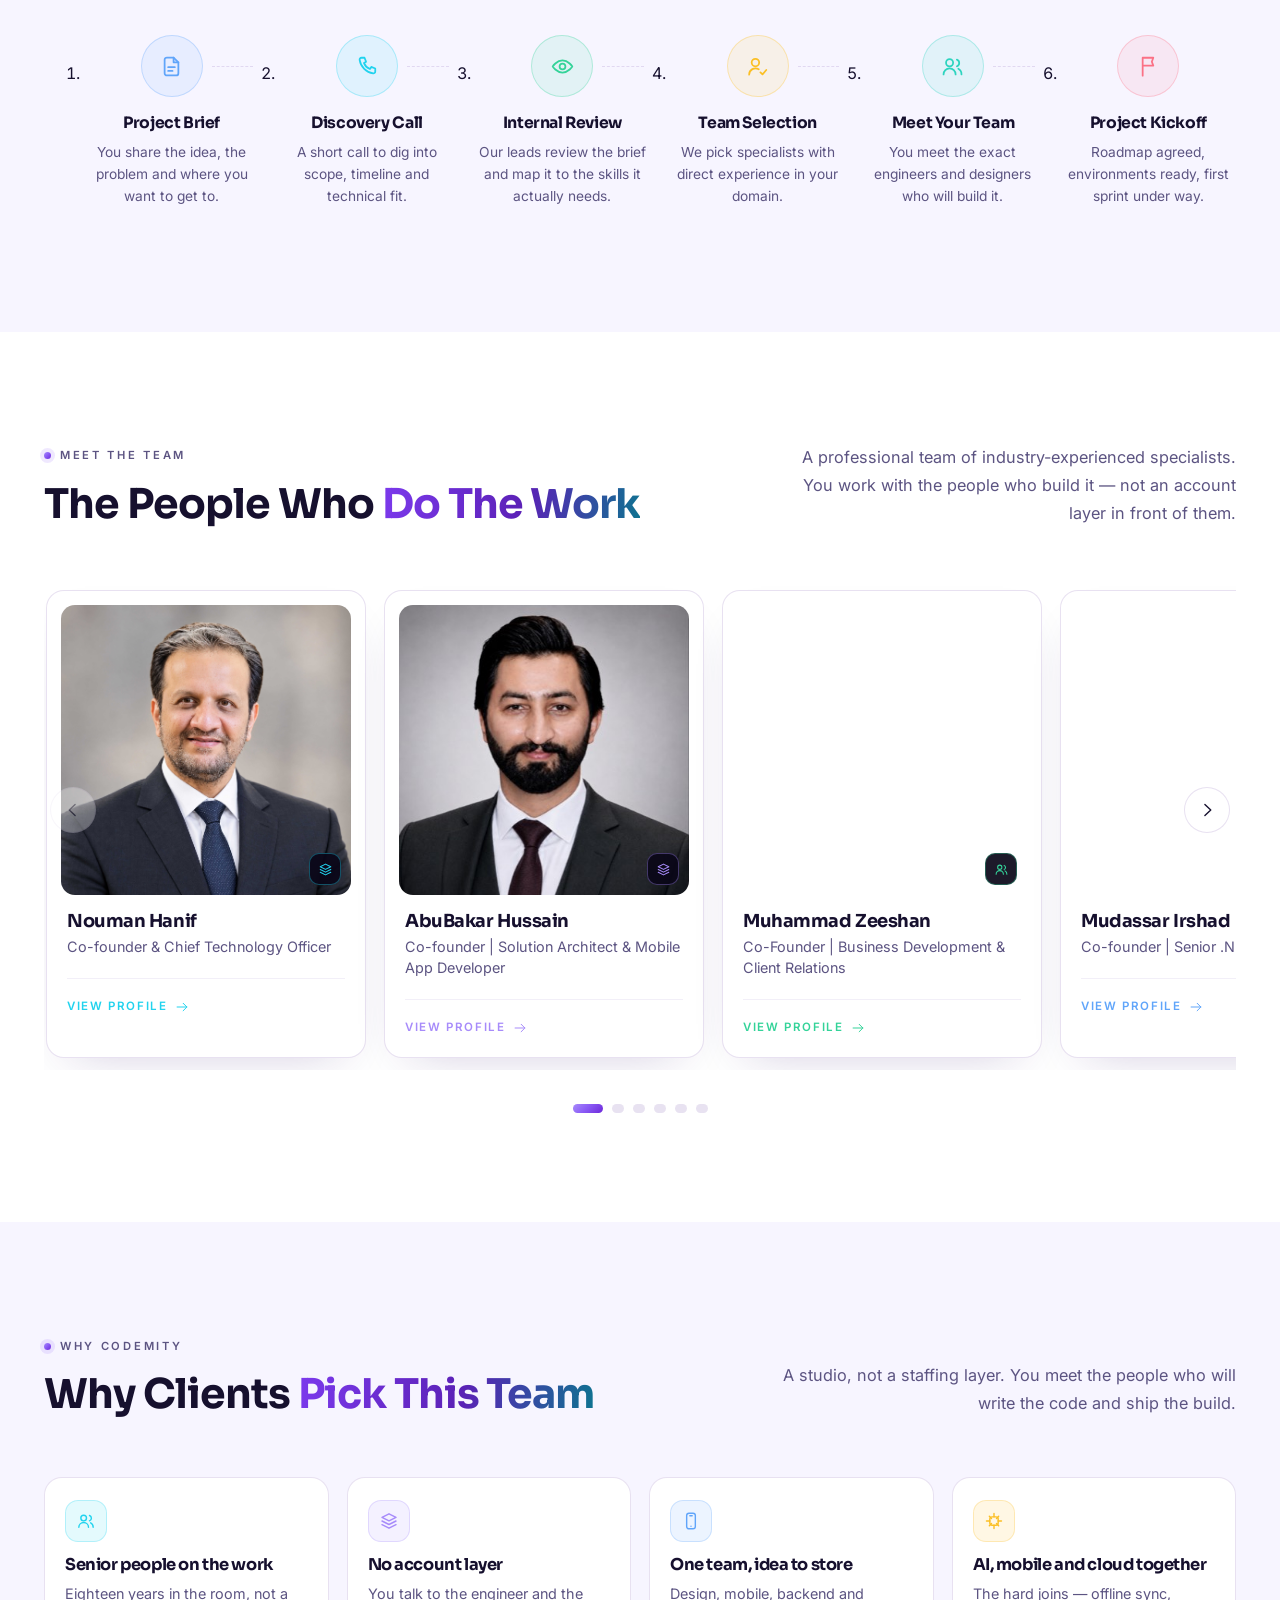
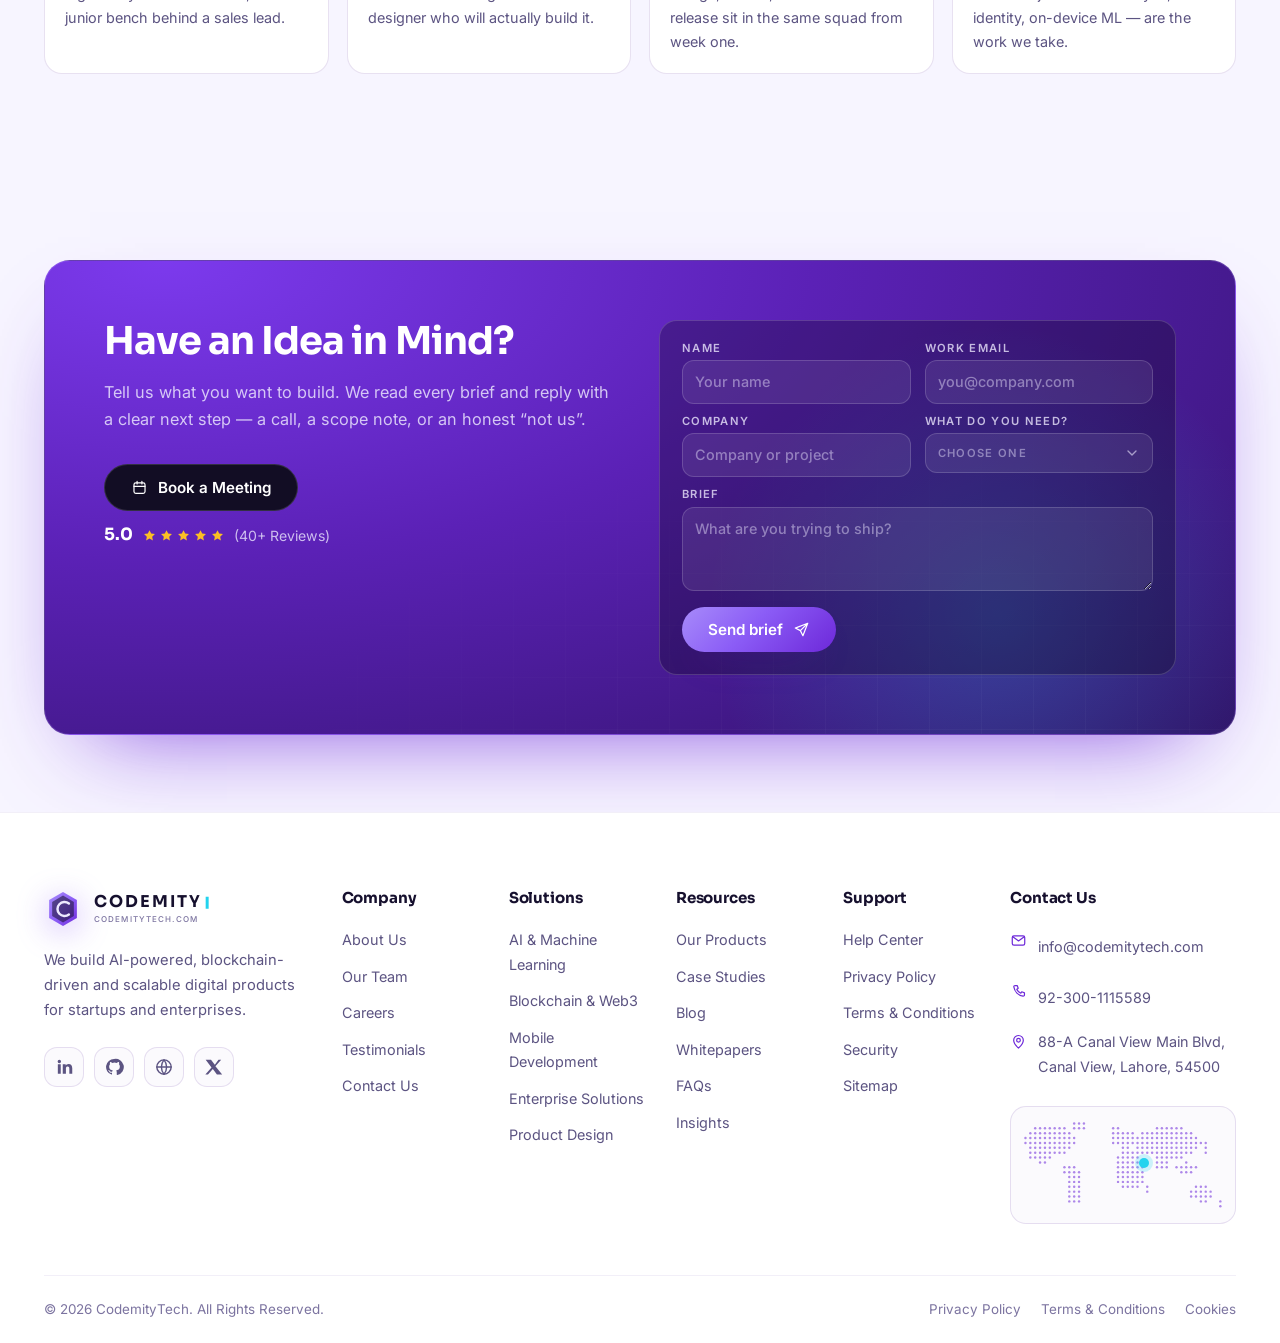
==== commit 2c282368: "Update website and product pages" ====
--- a/index.html
+++ b/index.html
@@ -94,7 +94,8 @@
     <symbol id="i-logo" viewBox="0 0 40 40">
       <path d="M20 2.2 34.6 10.6v18.8L20 37.8 5.4 29.4V10.6L20 2.2Z" fill="url(#bm)" />
       <path d="M20 5.9 31.4 12.5v14.9L20 34.1 8.6 27.4V12.5L20 5.9Z" fill="#0A0718" opacity=".5" />
-      <path d="M26.2 14.2a7.4 7.4 0 1 0 0 11.6" fill="none" stroke="#EDE9FE" stroke-width="2.6" stroke-linecap="round" />
+      <path d="M26.2 14.2a7.4 7.4 0 1 0 0 11.6" fill="none" stroke="#EDE9FE" stroke-width="2.6"
+        stroke-linecap="round" />
     </symbol>
 
     <symbol id="i-chev-down" viewBox="0 0 24 24">
@@ -287,10 +288,11 @@
       <path
         d="M19.1 14.5c-3.1-.7-6.2-.3-8.8.8-.7-1.4-1.3-2.9-1.8-4.4 2.8-1.2 6.4-1.6 9.8-.3M4.9 14.5c2.6-.9 5.3-1.4 8.2-1.3.4 1.2.9 2.4 1.5 3.5-3.3 2.1-7.2 2.3-9.7 1.2M12 3a9 9 0 0 0-6.4 2.7c2.5 1.7 5.6 2.7 8.9 2.7 1.1 0 2.2-.1 3.2-.4A9 9 0 0 0 12 3Z" />
     </symbol>
-    <symbol id="i-behance" viewBox="0 0 24 24">
-      <path
-        d="M8.4 12.3c1.2-.5 1.9-1.5 1.9-2.9 0-2.3-1.8-3.4-4.2-3.4H1.5v12h4.8c2.6 0 4.6-1.3 4.6-3.8 0-1.2-.6-2.2-1.7-2.7l-.8.8Zm-4-4.2h1.6c1.1 0 1.9.5 1.9 1.5 0 1.1-.8 1.6-1.9 1.6H4.4V8.1Zm1.8 7.8H4.4v-3.4h1.8c1.3 0 2.1.6 2.1 1.7 0 1.1-.8 1.7-2.1 1.7Zm11-4.7c-2.3 0-3.9 1.8-3.9 4.3 0 2.6 1.7 4.3 4.1 4.3 1.8 0 3-1 3.5-2.2h-2.1c-.3.5-.8.7-1.4.7-1 0-1.7-.6-1.8-1.6h5.6c.1-.4.1-.7.1-1 0-2.6-1.6-4.5-4.1-4.5Zm-1.7 3.5c.2-.9.8-1.5 1.7-1.5s1.5.6 1.7 1.5h-3.4ZM15.4 6.7h3.6v1.4h-3.6z"
-        fill="currentColor" stroke="none" />
+    <symbol id="i-apple" viewBox="0 0 24 24">
+      <path d="M18.71 19.5c-.83 1.24-1.71 2.45-3.05 2.47-1.34.03-1.77-.79-3.29-.79-1.53 0-2 .77-3.27.82-1.31.05-2.3-1.32-3.14-2.53C4.25 17 2.94 12.45 4.7 9.39c.87-1.52 2.43-2.48 4.12-2.51 1.28-.02 2.5.87 3.29.87.78 0 2.26-1.07 3.81-.91.65.03 2.47.26 3.64 1.98-.09.06-2.17 1.28-2.15 3.81.03 3.02 2.65 4.03 2.68 4.04-.03.07-.42 1.44-1.38 2.83M15.97 6.84c.66-.8 1.11-1.92.99-3.04-.96.04-2.12.64-2.8 1.44-.6.69-1.12 1.83-1 2.94 1.07.08 2.15-.54 2.81-1.34Z" fill="currentColor" stroke="none" />
+    </symbol>
+    <symbol id="i-play-store" viewBox="0 0 24 24">
+      <path d="M4.2 2.8c-.2.3-.3.7-.3 1.2v16c0 .5.1.9.3 1.2l9.6-9.7L4.2 2.8ZM15.2 12.9l-2.4-2.4 2.4-2.4 2.8 1.6c.8.5.8 1.2 0 1.7l-2.8 1.5ZM5.4 22.3l8-8-1.8-1.8-7.5 8.5c.4.7.9.9 1.3.9.3 0 .7-.1 1-.3l-1-.3ZM5.4 2.7c-.4 0-.8.2-1.1.5l8.5 8.5 1.8-1.8-8-8c-.3-.2-.7-.2-1.2.8Z" fill="currentColor" stroke="none" />
     </symbol>
   </svg>
 
@@ -327,19 +329,19 @@
               <a href="#didconn"><svg class="ic" viewBox="0 0 24 24" aria-hidden="true">
                   <use href="#i-fingerprint" />
                 </svg>DiDconn — Digital Identity</a>
-              <a href="#sol-ai"><svg class="ic" viewBox="0 0 24 24" aria-hidden="true">
+              <a href="#highlights"><svg class="ic" viewBox="0 0 24 24" aria-hidden="true">
                   <use href="#i-ai" />
                 </svg>AI &amp; Intelligent Systems</a>
-              <a href="#sol-blockchain"><svg class="ic" viewBox="0 0 24 24" aria-hidden="true">
+              <a href="#didconn"><svg class="ic" viewBox="0 0 24 24" aria-hidden="true">
                   <use href="#i-chain" />
                 </svg>Blockchain &amp; Web3</a>
-              <a href="#sol-mobile"><svg class="ic" viewBox="0 0 24 24" aria-hidden="true">
+              <a href="#products"><svg class="ic" viewBox="0 0 24 24" aria-hidden="true">
                   <use href="#i-mobile" />
                 </svg>Mobile &amp; Digital Products</a>
-              <a href="#sol-enterprise"><svg class="ic" viewBox="0 0 24 24" aria-hidden="true">
+              <a href="#berks"><svg class="ic" viewBox="0 0 24 24" aria-hidden="true">
                   <use href="#i-building" />
                 </svg>Enterprise Systems</a>
-              <a href="#sol-design"><svg class="ic" viewBox="0 0 24 24" aria-hidden="true">
+              <a href="#work"><svg class="ic" viewBox="0 0 24 24" aria-hidden="true">
                   <use href="#i-brush" />
                 </svg>Product Design</a>
             </div>
@@ -348,7 +350,7 @@
           <!-- was a second "Expertise" link pointing at #solutions, i.e. the same
              target as the Solutions parent above it. Repointed to the products
              section, which had no route into it. -->
-          <li><a class="nav-link" href="#our-products" data-spy>Products</a></li>
+          <li><a class="nav-link" href="#products" data-spy>Products</a></li>
           <li><a class="nav-link" href="#process" data-spy>How We Work</a></li>
           <li><a class="nav-link" href="#people" data-spy>About Us</a></li>
           <li><a class="nav-link" href="#highlights" data-spy>Insights</a></li>
@@ -377,7 +379,8 @@
           <span class="pill"><span class="dot"></span>AI · Blockchain · Mobile · Cloud</span>
           <h1>We Build Intelligent <span class="grad">Digital Products</span> That Drive <span class="grad">Real
               Impact</span></h1>
-          <p class="hero-sub">CodemityTech is a team of technology leaders, engineers, and designers crafting AI-powered,
+          <p class="hero-sub">CodemityTech is a team of technology leaders, engineers, and designers crafting
+            AI-powered,
             blockchain-driven, and scalable digital solutions for startups and enterprises.</p>
           <div class="hero-btns">
             <a class="btn btn-primary" href="#cta">Start Your Project
@@ -553,7 +556,7 @@
             <h3>AI &amp; Intelligent Systems</h3>
             <p>Machine learning, computer vision and intelligent automation built into products that get sharper the
               more they are used.</p>
-            <a class="sol-link" href="#cta">Explore
+            <a class="sol-link" href="#highlights">Explore
               <svg class="ic" viewBox="0 0 24 24" aria-hidden="true">
                 <use href="#i-arrow-right" />
               </svg>
@@ -567,7 +570,7 @@
             <h3>Blockchain &amp; Web3</h3>
             <p>Decentralised identity, smart contracts, wallets and tokenised systems engineered for verifiable trust.
             </p>
-            <a class="sol-link" href="#cta">Explore
+            <a class="sol-link" href="#didconn">Explore
               <svg class="ic" viewBox="0 0 24 24" aria-hidden="true">
                 <use href="#i-arrow-right" />
               </svg>
@@ -581,7 +584,7 @@
             <h3>Mobile &amp; Digital Products</h3>
             <p>Cross-platform apps with native performance, offline resilience and interfaces people actually enjoy
               using.</p>
-            <a class="sol-link" href="#cta">Explore
+            <a class="sol-link" href="#products">Explore
               <svg class="ic" viewBox="0 0 24 24" aria-hidden="true">
                 <use href="#i-arrow-right" />
               </svg>
@@ -595,7 +598,7 @@
             <h3>Enterprise Systems</h3>
             <p>ERP, POS and internal platforms that replace scattered spreadsheets with auditable, integrated workflows.
             </p>
-            <a class="sol-link" href="#cta">Explore
+            <a class="sol-link" href="#berks">Explore
               <svg class="ic" viewBox="0 0 24 24" aria-hidden="true">
                 <use href="#i-arrow-right" />
               </svg>
@@ -608,7 +611,7 @@
               </svg></span>
             <h3>Product Design</h3>
             <p>Research, UX architecture and interface design that turn a rough idea into something ready to build.</p>
-            <a class="sol-link" href="#cta">Explore
+            <a class="sol-link" href="#work">Explore
               <svg class="ic" viewBox="0 0 24 24" aria-hidden="true">
                 <use href="#i-arrow-right" />
               </svg>
@@ -631,42 +634,58 @@
         </div>
         <ul class="ind-grid">
           <li class="ind t-cyan rv">
-            <span class="ind-ic"><svg class="ic" viewBox="0 0 24 24" aria-hidden="true"><use href="#i-fingerprint"/></svg></span>
+            <span class="ind-ic"><svg class="ic" viewBox="0 0 24 24" aria-hidden="true">
+                <use href="#i-fingerprint" />
+              </svg></span>
             <h3>Digital identity</h3>
             <p>Verification, wallets and the checks that have to hold up in production.</p>
           </li>
           <li class="ind t-rose rv" data-d="1">
-            <span class="ind-ic"><svg class="ic" viewBox="0 0 24 24" aria-hidden="true"><use href="#i-health"/></svg></span>
+            <span class="ind-ic"><svg class="ic" viewBox="0 0 24 24" aria-hidden="true">
+                <use href="#i-health" />
+              </svg></span>
             <h3>Healthcare</h3>
             <p>Pharmacy, clinic and inventory systems where a wrong number is expensive.</p>
           </li>
           <li class="ind t-violet rv" data-d="2">
-            <span class="ind-ic"><svg class="ic" viewBox="0 0 24 24" aria-hidden="true"><use href="#i-cart"/></svg></span>
+            <span class="ind-ic"><svg class="ic" viewBox="0 0 24 24" aria-hidden="true">
+                <use href="#i-cart" />
+              </svg></span>
             <h3>E-commerce</h3>
             <p>Customer apps, seller tools and the admin layer that keeps orders moving.</p>
           </li>
           <li class="ind t-blue rv" data-d="3">
-            <span class="ind-ic"><svg class="ic" viewBox="0 0 24 24" aria-hidden="true"><use href="#i-signal"/></svg></span>
+            <span class="ind-ic"><svg class="ic" viewBox="0 0 24 24" aria-hidden="true">
+                <use href="#i-signal" />
+              </svg></span>
             <h3>Telecom</h3>
             <p>Self-care, packages and field maintenance for large subscriber bases.</p>
           </li>
           <li class="ind t-amber rv" data-d="4">
-            <span class="ind-ic"><svg class="ic" viewBox="0 0 24 24" aria-hidden="true"><use href="#i-pin"/></svg></span>
+            <span class="ind-ic"><svg class="ic" viewBox="0 0 24 24" aria-hidden="true">
+                <use href="#i-pin" />
+              </svg></span>
             <h3>Field operations</h3>
             <p>Offline-first apps for crews who cannot wait for a signal to do the job.</p>
           </li>
           <li class="ind t-teal rv" data-d="5">
-            <span class="ind-ic"><svg class="ic" viewBox="0 0 24 24" aria-hidden="true"><use href="#i-building"/></svg></span>
+            <span class="ind-ic"><svg class="ic" viewBox="0 0 24 24" aria-hidden="true">
+                <use href="#i-building" />
+              </svg></span>
             <h3>Enterprise ops</h3>
             <p>ERP, POS and internal platforms that replace a pile of spreadsheets.</p>
           </li>
           <li class="ind t-pink rv" data-d="6">
-            <span class="ind-ic"><svg class="ic" viewBox="0 0 24 24" aria-hidden="true"><use href="#i-calendar"/></svg></span>
+            <span class="ind-ic"><svg class="ic" viewBox="0 0 24 24" aria-hidden="true">
+                <use href="#i-calendar" />
+              </svg></span>
             <h3>Hospitality</h3>
             <p>Guesthouse sites, room booking and restaurant ordering for stays that take payments.</p>
           </li>
           <li class="ind t-rose rv" data-d="7">
-            <span class="ind-ic"><svg class="ic" viewBox="0 0 24 24" aria-hidden="true"><use href="#i-brush"/></svg></span>
+            <span class="ind-ic"><svg class="ic" viewBox="0 0 24 24" aria-hidden="true">
+                <use href="#i-brush" />
+              </svg></span>
             <h3>Beauty &amp; clinic</h3>
             <p>Skincare shops, treatment booking and the admin a clinic needs day to day.</p>
           </li>
@@ -682,7 +701,7 @@
             <span class="eyebrow">Featured work</span>
             <h2>Real Projects. <span class="grad">Real Impact.</span></h2>
           </div>
-          <a class="head-link rv" data-d="1" href="#cta">View All Projects
+          <a class="head-link rv" data-d="1" href="#products">View All Projects
             <svg class="ic" viewBox="0 0 24 24" aria-hidden="true">
               <use href="#i-arrow-right" />
             </svg>
@@ -702,8 +721,8 @@
               <div class="wcard-media">
                 <span class="wcard-tag">Onboarding</span>
                 <img src="assets/img/work/aroma-cover.jpg"
-                  alt="AROMA Cosmetic — KEY Collagen PEPTIDES campaign for Dr. Aroma Clinic Beauty"
-                  loading="lazy" width="1100" height="620">
+                  alt="AROMA Cosmetic — KEY Collagen PEPTIDES campaign for Dr. Aroma Clinic Beauty" loading="lazy"
+                  width="1100" height="620">
               </div>
               <div class="wcard-body">
                 <h3>Dr. Aroma Clinic Beauty</h3>
@@ -727,15 +746,17 @@
               <div class="wcard-media">
                 <span class="wcard-tag">Home energy</span>
                 <img src="https://images.unsplash.com/photo-1509391366360-2e959784a276?auto=format&fit=crop&w=1200&q=80"
-                  alt="A modern home with rooftop solar panels and a clean energy installation"
-                  loading="lazy" width="1200" height="675">
+                  alt="A modern home with rooftop solar panels and a clean energy installation" loading="lazy"
+                  width="1200" height="675">
               </div>
               <div class="wcard-body">
                 <h3>Berks Insulation</h3>
-                <p>Mobile workflow for a home-energy business spanning site surveys, boiler upgrades, solar and roof insulation jobs, team assignment, and customer sign-off.</p>
+                <p>Mobile workflow for a home-energy business spanning site surveys, boiler upgrades, solar and roof
+                  insulation jobs, team assignment, and customer sign-off.</p>
                 <div class="wcard-foot">
                   <div class="chips">
-                    <span class="chip-t">Field service</span><span class="chip-t">Solar</span><span class="chip-t">Insulation</span>
+                    <span class="chip-t">Field service</span><span class="chip-t">Solar</span><span
+                      class="chip-t">Insulation</span>
                   </div>
                   <a class="wcard-go" href="#berks" aria-label="Open the Berks Insulation case study">
                     <svg class="ic" viewBox="0 0 24 24" aria-hidden="true">
@@ -750,8 +771,8 @@
               <div class="wcard-media">
                 <span class="wcard-tag">Hospitality</span>
                 <img src="assets/img/work/pehn-long-cover.jpg"
-                  alt="Peng Long Guest House in Sihanoukville — rooms, restaurant and sea-view stays"
-                  loading="lazy" width="1200" height="675">
+                  alt="Peng Long Guest House in Sihanoukville — rooms, restaurant and sea-view stays" loading="lazy"
+                  width="1200" height="675">
               </div>
               <div class="wcard-body">
                 <h3>Peng Long Guest House</h3>
@@ -930,48 +951,71 @@
         <ul class="oprod-grid">
           <li class="oprod t-pink rv">
             <span class="oprod-status soon">In discussion</span>
-            <span class="oprod-ic"><svg class="ic" viewBox="0 0 24 24" aria-hidden="true"><use href="#i-brush"/></svg></span>
+            <span class="oprod-ic"><svg class="ic" viewBox="0 0 24 24" aria-hidden="true">
+                <use href="#i-brush" />
+              </svg></span>
             <h3>AROMA clinic platform</h3>
-            <p>Website, shop and appointment booking for Dr. Aroma Clinic Beauty in Phnom Penh — quotation delivered, onboarding next.</p>
+            <p>Website, shop and appointment booking for Dr. Aroma Clinic Beauty in Phnom Penh — quotation delivered,
+              onboarding next.</p>
             <span class="oprod-note">Quotation sent. Not live yet.</span>
           </li>
           <li class="oprod t-green rv" data-d="1">
             <span class="oprod-status live">Live</span>
-            <span class="oprod-ic"><svg class="ic" viewBox="0 0 24 24" aria-hidden="true"><use href="#i-calendar"/></svg></span>
+            <span class="oprod-ic"><svg class="ic" viewBox="0 0 24 24" aria-hidden="true">
+                <use href="#i-calendar" />
+              </svg></span>
             <h3>Hospitality booking</h3>
-            <p>Room booking, stay inquiries and restaurant online orders — live for Peng Long Guest House in Sihanoukville.</p>
-            <a class="sol-link" href="https://penglongguesthouse.com/" target="_blank" rel="noopener noreferrer">See it live
-              <svg class="ic" viewBox="0 0 24 24" aria-hidden="true"><use href="#i-arrow-ur"/></svg>
+            <p>Room booking, stay inquiries and restaurant online orders — live for Peng Long Guest House in
+              Sihanoukville.</p>
+            <a class="sol-link" href="https://penglongguesthouse.com/" target="_blank" rel="noopener noreferrer">See it
+              live
+              <svg class="ic" viewBox="0 0 24 24" aria-hidden="true">
+                <use href="#i-arrow-ur" />
+              </svg>
             </a>
           </li>
           <li class="oprod t-emerald rv" data-d="1">
             <span class="oprod-status live">Live</span>
-            <span class="oprod-ic"><svg class="ic" viewBox="0 0 24 24" aria-hidden="true"><use href="#i-pin"/></svg></span>
+            <span class="oprod-ic"><svg class="ic" viewBox="0 0 24 24" aria-hidden="true">
+                <use href="#i-pin" />
+              </svg></span>
             <h3>Berks Insulation</h3>
-            <p>Field-service mobile app for residential surveys, boiler and solar installs, insulation work, and customer sign-off.</p>
+            <p>Field-service mobile app for residential surveys, boiler and solar installs, insulation work, and
+              customer sign-off.</p>
             <a class="sol-link" href="#berks">Read the case study
-              <svg class="ic" viewBox="0 0 24 24" aria-hidden="true"><use href="#i-arrow-right"/></svg>
+              <svg class="ic" viewBox="0 0 24 24" aria-hidden="true">
+                <use href="#i-arrow-right" />
+              </svg>
             </a>
           </li>
           <li class="oprod t-cyan rv" data-d="1">
             <span class="oprod-status live">Live</span>
-            <span class="oprod-ic"><svg class="ic" viewBox="0 0 24 24" aria-hidden="true"><use href="#i-fingerprint"/></svg></span>
+            <span class="oprod-ic"><svg class="ic" viewBox="0 0 24 24" aria-hidden="true">
+                <use href="#i-fingerprint" />
+              </svg></span>
             <h3>DiDconn</h3>
             <p>AI-powered digital identity with biometrics, OCR checks, secure chat and a blockchain-backed wallet.</p>
             <a class="sol-link" href="#didconn">See the product
-              <svg class="ic" viewBox="0 0 24 24" aria-hidden="true"><use href="#i-arrow-right"/></svg>
+              <svg class="ic" viewBox="0 0 24 24" aria-hidden="true">
+                <use href="#i-arrow-right" />
+              </svg>
             </a>
           </li>
           <li class="oprod t-violet rv" data-d="1">
             <span class="oprod-status soon">Coming soon</span>
-            <span class="oprod-ic"><svg class="ic" viewBox="0 0 24 24" aria-hidden="true"><use href="#i-cart"/></svg></span>
+            <span class="oprod-ic"><svg class="ic" viewBox="0 0 24 24" aria-hidden="true">
+                <use href="#i-cart" />
+              </svg></span>
             <h3>Commerce platform</h3>
-            <p>A multi-tenant marketplace stack — customer app, seller tools and admin — built for launch, not a demo.</p>
+            <p>A multi-tenant marketplace stack — customer app, seller tools and admin — built for launch, not a demo.
+            </p>
             <span class="oprod-note">In design. Ask us for an early look.</span>
           </li>
           <li class="oprod t-amber rv" data-d="2">
             <span class="oprod-status soon">Coming soon</span>
-            <span class="oprod-ic"><svg class="ic" viewBox="0 0 24 24" aria-hidden="true"><use href="#i-pin"/></svg></span>
+            <span class="oprod-ic"><svg class="ic" viewBox="0 0 24 24" aria-hidden="true">
+                <use href="#i-pin" />
+              </svg></span>
             <h3>Field operations cloud</h3>
             <p>Offline-first scheduling, GPS and maintenance workflows for crews who work where the signal drops.</p>
             <span class="oprod-note">On the roadmap. Tell us if this is your problem.</span>
@@ -1076,8 +1120,12 @@
             <div class="spot-copy">
               <span class="spot-eye">Client case study</span>
               <h2 class="spot-name" id="berks-h">Berks <em>Insulation</em></h2>
-              <p class="spot-tag">Survey <i aria-hidden="true"></i> Quote <i aria-hidden="true"></i> Install <i aria-hidden="true"></i> Sign-off</p>
-              <p class="spot-lede">We designed a field-service workflow for a home-energy business that covers boiler installations, solar panel work, and roof insulation jobs. The process begins with a customer site visit, then moves through job assignment, installer coordination, quality checks, and final customer approval — all in a mobile experience built to reduce delays and keep every job traceable.</p>
+              <p class="spot-tag">Survey <i aria-hidden="true"></i> Quote <i aria-hidden="true"></i> Install <i
+                  aria-hidden="true"></i> Sign-off</p>
+              <p class="spot-lede">We designed a field-service workflow for a home-energy business that covers boiler
+                installations, solar panel work, and roof insulation jobs. The process begins with a customer site
+                visit, then moves through job assignment, installer coordination, quality checks, and final customer
+                approval — all in a mobile experience built to reduce delays and keep every job traceable.</p>
 
               <div class="case-grid">
                 <div class="case-stat">
@@ -1090,7 +1138,8 @@
                 </div>
                 <div class="case-stat">
                   <strong>Execution</strong>
-                  <span>Track each task from boiler work, solar fit-out, or insulation installation to completion.</span>
+                  <span>Track each task from boiler work, solar fit-out, or insulation installation to
+                    completion.</span>
                 </div>
                 <div class="case-stat">
                   <strong>Closeout</strong>
@@ -1099,22 +1148,26 @@
               </div>
 
               <div class="spot-foot">
-                <a class="btn btn-spot" href="https://www.berksinsulation.co.uk/" target="_blank" rel="noopener noreferrer">Visit Berks Insulation
+                <a class="btn btn-spot" href="https://www.berksinsulation.co.uk/" target="_blank"
+                  rel="noopener noreferrer">Visit Berks Insulation
                   <svg class="ic" viewBox="0 0 24 24" aria-hidden="true">
                     <use href="#i-arrow-right" />
                   </svg>
                 </a>
                 <div class="chips">
-                  <span class="chip-t">Mobile app</span><span class="chip-t">Field ops</span><span class="chip-t">Solar</span><span class="chip-t">Insulation</span>
+                  <span class="chip-t">Mobile app</span><span class="chip-t">Field ops</span><span
+                    class="chip-t">Solar</span><span class="chip-t">Insulation</span>
                 </div>
               </div>
             </div>
 
             <div class="spot-media">
               <button class="spot-shot" type="button" aria-label="Enlarge the Berks Insulation project cover"
-                data-lb="https://images.unsplash.com/photo-1509391366360-2e959784a276?auto=format&fit=crop&w=1600&q=80" data-lb-solo="true"
-                data-title="Berks Insulation — home energy and installation workflow" data-cap="Residential energy services, solar and insulation project cover">
-                <img src="https://images.unsplash.com/photo-1509391366360-2e959784a276?auto=format&fit=crop&w=1400&q=80" width="1400" height="980" loading="lazy" decoding="async"
+                data-lb="https://images.unsplash.com/photo-1509391366360-2e959784a276?auto=format&fit=crop&w=1600&q=80"
+                data-lb-solo="true" data-title="Berks Insulation — home energy and installation workflow"
+                data-cap="Residential energy services, solar and insulation project cover">
+                <img src="https://images.unsplash.com/photo-1509391366360-2e959784a276?auto=format&fit=crop&w=1400&q=80"
+                  width="1400" height="980" loading="lazy" decoding="async"
                   alt="Modern home exterior with rooftop solar panels and an energy-efficient installation">
                 <span class="hl-zoom" aria-hidden="true"><svg class="ic" viewBox="0 0 24 24">
                     <use href="#i-search" />
@@ -1144,36 +1197,26 @@
             <span class="eyebrow">Track record</span>
             <h2>A Track Record You Can <span class="grad">Click Through</span></h2>
           </div>
-          <a class="head-link rv" data-d="1" href="#people">Meet the engineer behind them
+          <a class="head-link rv" data-d="1" href="products.html">Explore All 12 Products
             <svg class="ic" viewBox="0 0 24 24" aria-hidden="true">
               <use href="#i-arrow-right" />
             </svg>
           </a>
         </div>
-        <p class="pr-lede rv" data-d="1">Twelve products our leadership built across four employers and four continents,
-          from field-service apps on the App Store to a Nintendo title. Nine are publicly listed, one is a fixed
-          installation and two were proof-of-concept builds — each card says which, names the employer, and describes
-          what the hard part actually was.</p>
-
-        <div class="hl-bar rv" data-d="2">
-          <div class="hl-fs" role="group" aria-label="Filter products">
-            <button class="pr-f" type="button" data-f="all" aria-pressed="true">All</button>
-            <button class="pr-f" type="button" data-f="mobile" aria-pressed="false">Mobile apps</button>
-            <button class="pr-f" type="button" data-f="enterprise" aria-pressed="false">Enterprise</button>
-            <button class="pr-f" type="button" data-f="iot" aria-pressed="false">IoT &amp; sensing</button>
-            <button class="pr-f" type="button" data-f="games" aria-pressed="false">Games</button>
-          </div>
-          <p class="hl-count" id="pr-count" aria-live="polite">Showing all 12 products</p>
-        </div>
+        <p class="pr-lede rv" data-d="1">A curated spotlight of production software our leadership engineered across four employers and four continents — from enterprise field-service platforms to community ecosystems and on-device ML health apps.</p>
 
         <ul class="pr-grid" id="pr-grid">
           <li class="pr t-cyan rv" data-k="mobile">
             <div class="pr-top">
-              <span class="pr-ic" aria-hidden="true"><svg class="ic" viewBox="0 0 24 24">
-                  <use href="#i-calendar" />
-                </svg></span>
+              <div class="pr-app-icon pr-icon-cyan" aria-hidden="true">
+                <svg class="ic" viewBox="0 0 24 24"><use href="#i-calendar" /></svg>
+                <span class="pr-app-glow"></span>
+              </div>
               <div class="pr-id">
-                <h3>LOU Schedule</h3>
+                <div class="pr-title-row">
+                  <h3>LOU Schedule</h3>
+                  <span class="pr-badge-os">iOS &amp; Android</span>
+                </div>
                 <p class="pr-org">Evosus Inc. · United States</p>
               </div>
               <span class="pr-yr">2021–25</span>
@@ -1185,83 +1228,32 @@
                 class="chip-t">Maps</span><span class="chip-t">Speech-to-text</span>
             </div>
             <div class="pr-links">
-              <a href="https://apps.apple.com/us/app/lou-schedule/id1551243920" target="_blank"
-                rel="noopener noreferrer">App Store<svg class="ic" viewBox="0 0 24 24" aria-hidden="true">
-                  <use href="#i-arrow-ur" />
-                </svg></a>
-              <a href="https://play.google.com/store/apps/details?id=com.evosus.recur" target="_blank"
-                rel="noopener noreferrer">Google Play<svg class="ic" viewBox="0 0 24 24" aria-hidden="true">
-                  <use href="#i-arrow-ur" />
-                </svg></a>
-            </div>
-          </li>
-
-          <li class="pr t-teal rv" data-d="1" data-k="mobile">
+              <a class="pr-store-btn" href="https://apps.apple.com/us/app/lou-schedule/id1551243920" target="_blank"
+                rel="noopener noreferrer">
+                <svg class="ic" viewBox="0 0 24 24" aria-hidden="true"><use href="#i-apple" /></svg>
+                <span>App Store</span>
+                <svg class="ic ic-arrow" viewBox="0 0 24 24" aria-hidden="true"><use href="#i-arrow-ur" /></svg>
+              </a>
+              <a class="pr-store-btn" href="https://play.google.com/store/apps/details?id=com.evosus.recur" target="_blank"
+                rel="noopener noreferrer">
+                <svg class="ic" viewBox="0 0 24 24" aria-hidden="true"><use href="#i-play-store" /></svg>
+                <span>Google Play</span>
+                <svg class="ic ic-arrow" viewBox="0 0 24 24" aria-hidden="true"><use href="#i-arrow-ur" /></svg>
+              </a>
+            </div>
+          </li>
+
+          <li class="pr t-blue rv" data-d="1" data-k="mobile">
             <div class="pr-top">
-              <span class="pr-ic" aria-hidden="true"><svg class="ic" viewBox="0 0 24 24">
-                  <use href="#i-user-check" />
-                </svg></span>
+              <div class="pr-app-icon pr-icon-blue" aria-hidden="true">
+                <svg class="ic" viewBox="0 0 24 24"><use href="#i-building" /></svg>
+                <span class="pr-app-glow"></span>
+              </div>
               <div class="pr-id">
-                <h3>LOU Service</h3>
-                <p class="pr-org">Evosus Inc. · United States</p>
-              </div>
-              <span class="pr-yr">2021–25</span>
-            </div>
-            <p class="pr-dek">The second app in the LOU field-service line, shipped to both stores off a single Flutter
-              codebase alongside LOU Schedule.</p>
-            <div class="chips">
-              <span class="chip-t">Flutter</span><span class="chip-t">iOS &amp; Android</span>
-            </div>
-            <div class="pr-links">
-              <a href="https://apps.apple.com/us/app/lou-service/id6501974803" target="_blank"
-                rel="noopener noreferrer">App Store<svg class="ic" viewBox="0 0 24 24" aria-hidden="true">
-                  <use href="#i-arrow-ur" />
-                </svg></a>
-              <a href="https://play.google.com/store/apps/details?id=com.evosus.lou_service" target="_blank"
-                rel="noopener noreferrer">Google Play<svg class="ic" viewBox="0 0 24 24" aria-hidden="true">
-                  <use href="#i-arrow-ur" />
-                </svg></a>
-            </div>
-          </li>
-
-          <li class="pr t-violet rv" data-d="2" data-k="enterprise">
-            <div class="pr-top">
-              <span class="pr-ic" aria-hidden="true"><svg class="ic" viewBox="0 0 24 24">
-                  <use href="#i-cart" />
-                </svg></span>
-              <div class="pr-id">
-                <h3>LOU POS 2.0</h3>
-                <p class="pr-org">Evosus Inc. · United States</p>
-              </div>
-              <span class="pr-yr">2021–25</span>
-            </div>
-            <p class="pr-dek">Point of sale for Android terminals and Windows, talking to barcode scanners, card
-              readers, cash drawers and receipt printers. Broken into Clean Architecture feature packages that became a
-              shared library across the company's other products.</p>
-            <div class="chips">
-              <span class="chip-t">Flutter</span><span class="chip-t">Windows</span><span class="chip-t">Clean
-                Architecture</span><span class="chip-t">Peripherals</span>
-            </div>
-            <div class="pr-links">
-              <a href="https://www.paxstore.us/portal#/application/1535559004586029?a2V5V29yZHM9bG91Jm9yZGVyQnk9YXBrLnVwZGF0ZWRfZGF0ZSUyMGRlc2M="
-                target="_blank" rel="noopener noreferrer">PAXSTORE<svg class="ic" viewBox="0 0 24 24"
-                  aria-hidden="true">
-                  <use href="#i-arrow-ur" />
-                </svg></a>
-              <a href="https://www.evosus.com/lou/windows" target="_blank" rel="noopener noreferrer">Windows build<svg
-                  class="ic" viewBox="0 0 24 24" aria-hidden="true">
-                  <use href="#i-arrow-ur" />
-                </svg></a>
-            </div>
-          </li>
-
-          <li class="pr t-blue rv" data-k="mobile">
-            <div class="pr-top">
-              <span class="pr-ic" aria-hidden="true"><svg class="ic" viewBox="0 0 24 24">
-                  <use href="#i-building" />
-                </svg></span>
-              <div class="pr-id">
-                <h3>Spacecubed</h3>
+                <div class="pr-title-row">
+                  <h3>Spacecubed</h3>
+                  <span class="pr-badge-os">iOS &amp; Android</span>
+                </div>
                 <p class="pr-org">AiSolve Ltd · Perth, Australia</p>
               </div>
               <span class="pr-yr">2018–21</span>
@@ -1273,24 +1265,32 @@
                 class="chip-t">Fastlane CI</span>
             </div>
             <div class="pr-links">
-              <a href="https://apps.apple.com/us/app/spacecubed/id1059616300" target="_blank"
-                rel="noopener noreferrer">App Store<svg class="ic" viewBox="0 0 24 24" aria-hidden="true">
-                  <use href="#i-arrow-ur" />
-                </svg></a>
-              <a href="https://play.google.com/store/apps/details?id=com.spacecubed.app" target="_blank"
-                rel="noopener noreferrer">Google Play<svg class="ic" viewBox="0 0 24 24" aria-hidden="true">
-                  <use href="#i-arrow-ur" />
-                </svg></a>
-            </div>
-          </li>
-
-          <li class="pr t-rose rv" data-d="1" data-k="mobile">
+              <a class="pr-store-btn" href="https://apps.apple.com/us/app/spacecubed/id1059616300" target="_blank"
+                rel="noopener noreferrer">
+                <svg class="ic" viewBox="0 0 24 24" aria-hidden="true"><use href="#i-apple" /></svg>
+                <span>App Store</span>
+                <svg class="ic ic-arrow" viewBox="0 0 24 24" aria-hidden="true"><use href="#i-arrow-ur" /></svg>
+              </a>
+              <a class="pr-store-btn" href="https://play.google.com/store/apps/details?id=com.spacecubed.app" target="_blank"
+                rel="noopener noreferrer">
+                <svg class="ic" viewBox="0 0 24 24" aria-hidden="true"><use href="#i-play-store" /></svg>
+                <span>Google Play</span>
+                <svg class="ic ic-arrow" viewBox="0 0 24 24" aria-hidden="true"><use href="#i-arrow-ur" /></svg>
+              </a>
+            </div>
+          </li>
+
+          <li class="pr t-rose rv" data-d="2" data-k="mobile">
             <div class="pr-top">
-              <span class="pr-ic" aria-hidden="true"><svg class="ic" viewBox="0 0 24 24">
-                  <use href="#i-health" />
-                </svg></span>
+              <div class="pr-app-icon pr-icon-rose" aria-hidden="true">
+                <svg class="ic" viewBox="0 0 24 24"><use href="#i-health" /></svg>
+                <span class="pr-app-glow"></span>
+              </div>
               <div class="pr-id">
-                <h3>Aphasia</h3>
+                <div class="pr-title-row">
+                  <h3>Aphasia</h3>
+                  <span class="pr-badge-os">Healthcare &amp; ML</span>
+                </div>
                 <p class="pr-org">AiSolve Ltd · Luton, UK</p>
               </div>
               <span class="pr-yr">2018–21</span>
@@ -1303,198 +1303,22 @@
                 ML</span>
             </div>
             <div class="pr-links">
-              <a href="https://play.google.com/store/apps/details?id=com.hersenletsel.aphasia_game" target="_blank"
-                rel="noopener noreferrer">Google Play<svg class="ic" viewBox="0 0 24 24" aria-hidden="true">
-                  <use href="#i-arrow-ur" />
-                </svg></a>
-            </div>
-          </li>
-
-          <li class="pr t-amber rv" data-d="2" data-k="iot">
-            <div class="pr-top">
-              <span class="pr-ic" aria-hidden="true"><svg class="ic" viewBox="0 0 24 24">
-                  <use href="#i-eye" />
-                </svg></span>
-              <div class="pr-id">
-                <h3>AR Kiosk</h3>
-                <p class="pr-org">AiSolve Ltd · Heathrow, UK</p>
-              </div>
-              <span class="pr-yr">2018–21 · Installation</span>
-            </div>
-            <p class="pr-dek">An airport kiosk that drops travellers into a sports arena and photographs them there.
-              Depth-camera software reads the depth stream and cuts the background out of the photo, then a cloud
-              function composites the shot into a 360° frame.</p>
-            <div class="chips">
-              <span class="chip-t">C++</span><span class="chip-t">Intel RealSense</span><span
-                class="chip-t">Ubuntu</span><span class="chip-t">Cloud functions</span>
-            </div>
-            <p class="pr-none">Installed on site — not publicly distributed</p>
-          </li>
-
-          <li class="pr t-pink rv" data-k="enterprise">
-            <div class="pr-top">
-              <span class="pr-ic" aria-hidden="true"><svg class="ic" viewBox="0 0 24 24">
-                  <use href="#i-signal" />
-                </svg></span>
-              <div class="pr-id">
-                <h3>Jazz World</h3>
-                <p class="pr-org">Radius Interactive · Pakistan</p>
-              </div>
-              <span class="pr-yr">2008–18</span>
-            </div>
-            <p class="pr-dek">Self-care app for Pakistan's largest mobile operator, now past a million installs. Every
-              screen, menu and workflow is driven from a CMS built for it — down to a lightweight form designer that
-              lets an admin publish a new form and watch it appear in the live app.</p>
-            <div class="chips">
-              <span class="chip-t">Android</span><span class="chip-t">Custom CMS</span><span class="chip-t">Data-driven
-                UI</span><span class="chip-t">1M+ installs</span>
-            </div>
-            <div class="pr-links">
-              <a href="https://play.google.com/store/apps/details?id=com.jazz.jazzworld" target="_blank"
-                rel="noopener noreferrer">Google Play<svg class="ic" viewBox="0 0 24 24" aria-hidden="true">
-                  <use href="#i-arrow-ur" />
-                </svg></a>
-            </div>
-          </li>
-
-          <li class="pr t-green rv" data-d="1" data-k="games">
-            <div class="pr-top">
-              <span class="pr-ic" aria-hidden="true"><svg class="ic" viewBox="0 0 24 24">
-                  <use href="#i-search" />
-                </svg></span>
-              <div class="pr-id">
-                <h3>iSpy Explore</h3>
-                <p class="pr-org">Radius Interactive · Pakistan</p>
-              </div>
-              <span class="pr-yr">2008–18</span>
-            </div>
-            <p class="pr-dek">"I spy with my little eye", rebuilt for real venues. Operators publish landmark packs;
-              children roam the site finding and marking them for rewards. Built on native UI frameworks rather than a
-              game engine, with the Android side owned end to end.</p>
-            <div class="chips">
-              <span class="chip-t">Android</span><span class="chip-t">iOS</span><span class="chip-t">Vanilla UI
-                frameworks</span>
-            </div>
-            <div class="pr-links">
-              <a href="https://apps.apple.com/gb/app/ispy-explore/id1164075848" target="_blank"
-                rel="noopener noreferrer">App Store<svg class="ic" viewBox="0 0 24 24" aria-hidden="true">
-                  <use href="#i-arrow-ur" />
-                </svg></a>
-              <a href="https://play.google.com/store/apps/details?id=co.ispyexplore.ispy&amp;hl=en_GB" target="_blank"
-                rel="noopener noreferrer">Google Play<svg class="ic" viewBox="0 0 24 24" aria-hidden="true">
-                  <use href="#i-arrow-ur" />
-                </svg></a>
-              <a href="https://www.ispyexplore.com/" target="_blank" rel="noopener noreferrer">Website<svg class="ic"
-                  viewBox="0 0 24 24" aria-hidden="true">
-                  <use href="#i-arrow-ur" />
-                </svg></a>
-            </div>
-          </li>
-
-          <li class="pr t-teal rv" data-d="2" data-k="iot">
-            <div class="pr-top">
-              <span class="pr-ic" aria-hidden="true"><svg class="ic" viewBox="0 0 24 24">
-                  <use href="#i-pin" />
-                </svg></span>
-              <div class="pr-id">
-                <h3>Fleet Tracker</h3>
-                <p class="pr-org">Radius Interactive · Dubai, UAE</p>
-              </div>
-              <span class="pr-yr">2008–18 · Prototype</span>
-            </div>
-            <p class="pr-dek">Proof of concept for a scooter-rental fleet: lock and unlock from the phone, with
-              location, speed and heading streaming back off the vehicle. Designed the whole loop — microcontroller
-              hardware, serverless ingest, and the app that draws live trips on the map.</p>
-            <div class="chips">
-              <span class="chip-t">Microcontroller</span><span class="chip-t">Google Cloud</span><span
-                class="chip-t">Realtime DB</span><span class="chip-t">Android</span>
-            </div>
-            <div class="pr-links">
-              <a href="https://community.particle.io/t/asset-tracker-v2-and-google-maps/42856/2" target="_blank"
-                rel="noopener noreferrer">Write-up<svg class="ic" viewBox="0 0 24 24" aria-hidden="true">
-                  <use href="#i-arrow-ur" />
-                </svg></a>
-            </div>
-          </li>
-
-          <li class="pr t-violet rv" data-k="iot">
-            <div class="pr-top">
-              <span class="pr-ic" aria-hidden="true"><svg class="ic" viewBox="0 0 24 24">
-                  <use href="#i-layers" />
-                </svg></span>
-              <div class="pr-id">
-                <h3>SLAM Survey Tablet</h3>
-                <p class="pr-org">Radius Interactive · United Kingdom</p>
-              </div>
-              <span class="pr-yr">2008–18 · Prototype</span>
-            </div>
-            <p class="pr-dek">A client in the UK wanted to scan a construction site into a 3D model and pin
-              architectural drawings onto the real world. No phone had the sensors for it, so the answer was a
-              purpose-built handheld running SLAM on-device. Delivered as a proof of concept.</p>
-            <div class="chips">
-              <span class="chip-t">SLAM</span><span class="chip-t">Depth sensing</span><span
-                class="chip-t">AR</span><span class="chip-t">Custom hardware</span>
-            </div>
-            <div class="pr-links">
-              <a href="https://noumanhanif6.wixsite.com/website/skills" target="_blank" rel="noopener noreferrer">Case
-                notes<svg class="ic" viewBox="0 0 24 24" aria-hidden="true">
-                  <use href="#i-arrow-ur" />
-                </svg></a>
-            </div>
-          </li>
-
-          <li class="pr t-amber rv" data-d="1" data-k="games">
-            <div class="pr-top">
-              <span class="pr-ic" aria-hidden="true"><svg class="ic" viewBox="0 0 24 24">
-                  <use href="#i-play" />
-                </svg></span>
-              <div class="pr-id">
-                <h3>LOTR: Aragorn's Quest</h3>
-                <p class="pr-org">Kuju Games · London, UK</p>
-              </div>
-              <span class="pr-yr">2006–08</span>
-            </div>
-            <p class="pr-dek">Designed and built the real-time 3D camera for the Wii title — third-person, melee and bow
-              modes handing off as play demanded, reading from the collision, physics and action-state systems. Also the
-              Wii motion controls, and a windowing system built from scratch for a DS title.</p>
-            <div class="chips">
-              <span class="chip-t">Nintendo Wii</span><span class="chip-t">3D camera</span><span class="chip-t">3D
-                maths</span><span class="chip-t">Gameplay systems</span>
-            </div>
-            <div class="pr-links">
-              <a href="https://www.amazon.com/Lord-Rings-Aragorns-Quest-Nintendo-Wii/dp/B002BSA2R0" target="_blank"
-                rel="noopener noreferrer">Title page<svg class="ic" viewBox="0 0 24 24" aria-hidden="true">
-                  <use href="#i-arrow-ur" />
-                </svg></a>
-            </div>
-          </li>
-
-          <li class="pr t-cyan rv" data-d="2" data-k="games">
-            <div class="pr-top">
-              <span class="pr-ic" aria-hidden="true"><svg class="ic" viewBox="0 0 24 24">
-                  <use href="#i-brush" />
-                </svg></span>
-              <div class="pr-id">
-                <h3>Art Academy</h3>
-                <p class="pr-org">Kuju Games · London, UK</p>
-              </div>
-              <span class="pr-yr">2006–08</span>
-            </div>
-            <p class="pr-dek">A game that teaches you to draw, for the Nintendo DSi's touch screen and stylus. Built the
-              in-game interface and the paint-mixing system, in a game that simulated a real canvas, brush and
-              watercolours.</p>
-            <div class="chips">
-              <span class="chip-t">Nintendo DSi</span><span class="chip-t">UI systems</span><span class="chip-t">Paint
-                simulation</span>
-            </div>
-            <div class="pr-links">
-              <a href="https://en.wikipedia.org/wiki/Art_Academy_(video_game)" target="_blank"
-                rel="noopener noreferrer">Title page<svg class="ic" viewBox="0 0 24 24" aria-hidden="true">
-                  <use href="#i-arrow-ur" />
-                </svg></a>
+              <a class="pr-store-btn" href="https://play.google.com/store/apps/details?id=com.hersenletsel.aphasia_game" target="_blank"
+                rel="noopener noreferrer">
+                <svg class="ic" viewBox="0 0 24 24" aria-hidden="true"><use href="#i-play-store" /></svg>
+                <span>Google Play</span>
+                <svg class="ic ic-arrow" viewBox="0 0 24 24" aria-hidden="true"><use href="#i-arrow-ur" /></svg>
+              </a>
             </div>
           </li>
         </ul>
+
+        <div class="pr-spotlight-foot rv" data-d="1">
+          <a class="btn-all-products" href="products.html">
+            <span>Explore All 12 Shipped Products</span>
+            <svg class="ic" viewBox="0 0 24 24" aria-hidden="true"><use href="#i-arrow-right" /></svg>
+          </a>
+        </div>
       </div>
     </section>
 
@@ -1506,53 +1330,61 @@
             <span class="eyebrow">Client results</span>
             <h2>What Partners Say <span class="grad">After We Ship</span></h2>
           </div>
-          <p class="sec-dek rv" data-d="1">Trusted feedback from teams who needed fast execution, clear strategy, and product quality that actually holds up in use.</p>
+          <p class="sec-dek rv" data-d="1">Trusted feedback from teams who needed fast execution, clear strategy, and
+            product quality that actually holds up in use.</p>
         </div>
         <ul class="quote-grid">
           <li class="quote t-cyan rv">
-            <p>“The team delivered a polished, conversion-focused digital experience that made our business easier to trust online. Their communication and attention to detail were excellent from start to finish.”</p>
+            <p>“The team delivered a polished, conversion-focused digital experience that made our business easier to
+              trust online. Their communication and attention to detail were excellent from start to finish.”</p>
             <div class="quote-who">
               <strong>Berks Insulation</strong>
               <span>Marketing Manager</span>
             </div>
           </li>
           <li class="quote t-violet rv" data-d="1">
-            <p>“Penglong needed a better digital presence that matched the quality of the guest experience. The result felt premium, modern, and easy for customers to use.”</p>
+            <p>“Penglong needed a better digital presence that matched the quality of the guest experience. The result
+              felt premium, modern, and easy for customers to use.”</p>
             <div class="quote-who">
               <strong>Penglong</strong>
               <span>Sales &amp; Marketing Manager</span>
             </div>
           </li>
           <li class="quote t-amber rv" data-d="2">
-            <p>“MEDSOFT wanted a product that could scale with real operational complexity, and the team understood that challenge immediately. They built something practical and dependable.”</p>
+            <p>“MEDSOFT wanted a product that could scale with real operational complexity, and the team understood that
+              challenge immediately. They built something practical and dependable.”</p>
             <div class="quote-who">
               <strong>MEDSOFT</strong>
               <span>Product Owner</span>
             </div>
           </li>
           <li class="quote t-blue rv" data-d="3">
-            <p>“aCart needed a marketplace experience that felt native, clean, and believable for buyers and sellers. The final product gave us the confidence to move faster into market.”</p>
+            <p>“aCart needed a marketplace experience that felt native, clean, and believable for buyers and sellers.
+              The final product gave us the confidence to move faster into market.”</p>
             <div class="quote-who">
               <strong>aCart</strong>
               <span>Business Development Manager</span>
             </div>
           </li>
           <li class="quote t-teal rv" data-d="4">
-            <p>“iSpy Explore required a smooth app experience that could handle real-world usage without friction. The team brought clarity, speed, and a strong product mindset.”</p>
+            <p>“iSpy Explore required a smooth app experience that could handle real-world usage without friction. The
+              team brought clarity, speed, and a strong product mindset.”</p>
             <div class="quote-who">
               <strong>iSpy</strong>
               <span>Product Owner</span>
             </div>
           </li>
           <li class="quote t-rose rv" data-d="5">
-            <p>“The product work was structured, transparent, and grounded in what users actually needed. We saw a clear improvement in usability and confidence in the brand.”</p>
+            <p>“The product work was structured, transparent, and grounded in what users actually needed. We saw a clear
+              improvement in usability and confidence in the brand.”</p>
             <div class="quote-who">
               <strong>DiDconn</strong>
               <span>Product Owner</span>
             </div>
           </li>
           <li class="quote t-green rv" data-d="6">
-            <p>“They were proactive about simplifying the experience while keeping the business model intact. The outcome felt thoughtful, polished, and ready for launch.”</p>
+            <p>“They were proactive about simplifying the experience while keeping the business model intact. The
+              outcome felt thoughtful, polished, and ready for launch.”</p>
             <div class="quote-who">
               <strong>Eezly</strong>
               <span>Sales Manager</span>
@@ -2065,22 +1897,30 @@
         </div>
         <ul class="why-grid">
           <li class="why t-cyan rv">
-            <span class="why-ic"><svg class="ic" viewBox="0 0 24 24" aria-hidden="true"><use href="#i-users"/></svg></span>
+            <span class="why-ic"><svg class="ic" viewBox="0 0 24 24" aria-hidden="true">
+                <use href="#i-users" />
+              </svg></span>
             <h3>Senior people on the work</h3>
             <p>Eighteen years in the room, not a junior bench behind a sales lead.</p>
           </li>
           <li class="why t-violet rv" data-d="1">
-            <span class="why-ic"><svg class="ic" viewBox="0 0 24 24" aria-hidden="true"><use href="#i-layers"/></svg></span>
+            <span class="why-ic"><svg class="ic" viewBox="0 0 24 24" aria-hidden="true">
+                <use href="#i-layers" />
+              </svg></span>
             <h3>No account layer</h3>
             <p>You talk to the engineer and the designer who will actually build it.</p>
           </li>
           <li class="why t-blue rv" data-d="2">
-            <span class="why-ic"><svg class="ic" viewBox="0 0 24 24" aria-hidden="true"><use href="#i-mobile"/></svg></span>
+            <span class="why-ic"><svg class="ic" viewBox="0 0 24 24" aria-hidden="true">
+                <use href="#i-mobile" />
+              </svg></span>
             <h3>One team, idea to store</h3>
             <p>Design, mobile, backend and release sit in the same squad from week one.</p>
           </li>
           <li class="why t-amber rv" data-d="3">
-            <span class="why-ic"><svg class="ic" viewBox="0 0 24 24" aria-hidden="true"><use href="#i-ai"/></svg></span>
+            <span class="why-ic"><svg class="ic" viewBox="0 0 24 24" aria-hidden="true">
+                <use href="#i-ai" />
+              </svg></span>
             <h3>AI, mobile and cloud together</h3>
             <p>The hard joins — offline sync, identity, on-device ML — are the work we take.</p>
           </li>
@@ -2108,11 +1948,21 @@
               <span class="rating">
                 <b>5.0</b>
                 <span class="stars" aria-hidden="true">
-                  <svg class="ic" viewBox="0 0 24 24"><use href="#i-star" /></svg>
-                  <svg class="ic" viewBox="0 0 24 24"><use href="#i-star" /></svg>
-                  <svg class="ic" viewBox="0 0 24 24"><use href="#i-star" /></svg>
-                  <svg class="ic" viewBox="0 0 24 24"><use href="#i-star" /></svg>
-                  <svg class="ic" viewBox="0 0 24 24"><use href="#i-star" /></svg>
+                  <svg class="ic" viewBox="0 0 24 24">
+                    <use href="#i-star" />
+                  </svg>
+                  <svg class="ic" viewBox="0 0 24 24">
+                    <use href="#i-star" />
+                  </svg>
+                  <svg class="ic" viewBox="0 0 24 24">
+                    <use href="#i-star" />
+                  </svg>
+                  <svg class="ic" viewBox="0 0 24 24">
+                    <use href="#i-star" />
+                  </svg>
+                  <svg class="ic" viewBox="0 0 24 24">
+                    <use href="#i-star" />
+                  </svg>
                 </span>
                 <span>(40+ Reviews)</span>
               </span>
@@ -2124,20 +1974,24 @@
               </label>
               <label class="brief-field">
                 <span>Work email</span>
-                <input type="email" name="email" id="brief-email" autocomplete="email" required placeholder="you@company.com">
+                <input type="email" name="email" id="brief-email" autocomplete="email" required
+                  placeholder="you@company.com">
               </label>
               <label class="brief-field">
                 <span>Company</span>
-                <input type="text" name="company" id="brief-company" autocomplete="organization" placeholder="Company or project">
+                <input type="text" name="company" id="brief-company" autocomplete="organization"
+                  placeholder="Company or project">
               </label>
               <div class="brief-field">
                 <span>What do you need?</span>
                 <div class="custom-select" id="brief-need-wrap">
                   <input type="hidden" name="need" id="brief-need" required>
-                  <button class="custom-select-trigger" type="button" id="brief-need-btn" aria-haspopup="listbox" aria-expanded="false">
+                  <button class="custom-select-trigger" type="button" id="brief-need-btn" aria-haspopup="listbox"
+                    aria-expanded="false">
                     <span class="custom-select-value" id="brief-need-val">Choose one</span>
                     <svg class="ic custom-select-arrow" viewBox="0 0 24 24" aria-hidden="true">
-                      <polyline points="6 9 12 15 18 9" fill="none" stroke="currentColor" stroke-width="2" stroke-linecap="round" stroke-linejoin="round"/>
+                      <polyline points="6 9 12 15 18 9" fill="none" stroke="currentColor" stroke-width="2"
+                        stroke-linecap="round" stroke-linejoin="round" />
                     </svg>
                   </button>
                   <ul class="custom-select-menu" id="brief-need-menu" role="listbox" aria-label="What do you need?">
@@ -2152,11 +2006,14 @@
               </div>
               <label class="brief-field brief-full">
                 <span>Brief</span>
-                <textarea name="message" id="brief-message" rows="3" required placeholder="What are you trying to ship?"></textarea>
+                <textarea name="message" id="brief-message" rows="3" required
+                  placeholder="What are you trying to ship?"></textarea>
               </label>
               <button class="btn btn-primary brief-go" type="submit">
                 Send brief
-                <svg class="ic" viewBox="0 0 24 24" aria-hidden="true"><use href="#i-send"/></svg>
+                <svg class="ic" viewBox="0 0 24 24" aria-hidden="true">
+                  <use href="#i-send" />
+                </svg>
               </button>
               <p class="brief-ok" id="brief-ok" hidden>Opening your email app with the brief filled in.</p>
             </form>
@@ -2190,11 +2047,12 @@
                 aria-hidden="true">
                 <use href="#i-github" />
               </svg></a>
-            <a class="social" href="https://codemitytech.com/" aria-label="CodemityTech website"><svg class="ic" viewBox="0 0 24 24"
-                aria-hidden="true">
+            <a class="social" href="https://codemitytech.com/" aria-label="CodemityTech website"><svg class="ic"
+                viewBox="0 0 24 24" aria-hidden="true">
                 <use href="#i-globe" />
               </svg></a>
-            <a class="social" href="#" aria-label="CodemityTech on X"><svg class="ic" viewBox="0 0 24 24" aria-hidden="true">
+            <a class="social" href="#" aria-label="CodemityTech on X"><svg class="ic" viewBox="0 0 24 24"
+                aria-hidden="true">
                 <use href="#i-x" />
               </svg></a>
           </div>
@@ -2214,11 +2072,11 @@
         <div class="ft-col">
           <h4>Solutions</h4>
           <ul>
-            <li><a href="#solutions">AI &amp; Machine Learning</a></li>
-            <li><a href="#solutions">Blockchain</a></li>
-            <li><a href="#solutions">Mobile Development</a></li>
-            <li><a href="#solutions">Enterprise Solutions</a></li>
-            <li><a href="#solutions">Product Design</a></li>
+            <li><a href="#highlights">AI &amp; Machine Learning</a></li>
+            <li><a href="#didconn">Blockchain &amp; Web3</a></li>
+            <li><a href="#products">Mobile Development</a></li>
+            <li><a href="#berks">Enterprise Solutions</a></li>
+            <li><a href="#work">Product Design</a></li>
           </ul>
         </div>
 
--- a/assets/css/styles.css
+++ b/assets/css/styles.css
@@ -11,1015 +11,2987 @@
    ============================================================= */
 
 /* ---------- 1. tokens ---------- */
-:root{
+:root {
   /* surfaces */
-  --void:#07050F;
-  --void-2:#0B0817;
-  --surface:#141029;
-  --surface-2:#1C1638;
-  --line:rgba(167,139,250,.14);
-  --line-soft:rgba(167,139,250,.08);
+  --void: #07050F;
+  --void-2: #0B0817;
+  --surface: #141029;
+  --surface-2: #1C1638;
+  --line: rgba(167, 139, 250, .14);
+  --line-soft: rgba(167, 139, 250, .08);
 
   /* brand */
-  --violet:#8B5CF6;
-  --violet-deep:#6D28D9;
-  --lilac:#C4B5FD;
-  --cyan:#22D3EE;
-  --grad:linear-gradient(135deg,#A78BFA 0%,#8B5CF6 45%,#6D28D9 100%);
-  --grad-text:linear-gradient(100deg,#C4B5FD 0%,#8B5CF6 55%,#7DD3FC 100%);
+  --violet: #8B5CF6;
+  --violet-deep: #6D28D9;
+  --lilac: #C4B5FD;
+  --cyan: #22D3EE;
+  --grad: linear-gradient(135deg, #A78BFA 0%, #8B5CF6 45%, #6D28D9 100%);
+  --grad-text: linear-gradient(100deg, #C4B5FD 0%, #8B5CF6 55%, #7DD3FC 100%);
 
   /* ink */
-  --text:#EFEBFB;
-  --muted:#9C94BC;
-  --muted-2:#726A93;
+  --text: #EFEBFB;
+  --muted: #9C94BC;
+  --muted-2: #726A93;
 
   /* accents for solution / flow icons */
-  --a-rose:#FB7185;
-  --a-violet:#A78BFA;
-  --a-cyan:#22D3EE;
-  --a-blue:#60A5FA;
-  --a-pink:#F472B6;
-  --a-green:#34D399;
-  --a-amber:#FBBF24;
-  --a-teal:#2DD4BF;
+  --a-rose: #FB7185;
+  --a-violet: #A78BFA;
+  --a-cyan: #22D3EE;
+  --a-blue: #60A5FA;
+  --a-pink: #F472B6;
+  --a-green: #34D399;
+  --a-amber: #FBBF24;
+  --a-teal: #2DD4BF;
 
   /* atmosphere — re-mapped by the light theme */
-  --glow-1:rgba(139,92,246,.30);
-  --glow-2:rgba(34,211,238,.14);
-  --grid-line:rgba(167,139,250,.07);
-  --hdr-bg:rgba(7,5,15,.78);
-  --card-hi:rgba(255,255,255,.03);
-  --noise:.03;
-  --shadow:0 24px 60px -28px rgba(0,0,0,.85);
-  --shadow-violet:0 18px 44px -18px rgba(109,40,217,.55);
+  --glow-1: rgba(139, 92, 246, .30);
+  --glow-2: rgba(34, 211, 238, .14);
+  --grid-line: rgba(167, 139, 250, .07);
+  --hdr-bg: rgba(7, 5, 15, .78);
+  --card-hi: rgba(255, 255, 255, .03);
+  --noise: .03;
+  --shadow: 0 24px 60px -28px rgba(0, 0, 0, .85);
+  --shadow-violet: 0 18px 44px -18px rgba(109, 40, 217, .55);
 
   /* metrics */
-  --maxw:1240px;
-  --pad:24px;
-  --r-sm:12px;
-  --r:18px;
-  --r-lg:26px;
-  --ease:cubic-bezier(.22,.61,.36,1);
-  --font-d:"Sora","Space Grotesk",system-ui,-apple-system,"Segoe UI",sans-serif;
-  --font-b:"Inter",system-ui,-apple-system,"Segoe UI",Roboto,sans-serif;
+  --maxw: 1240px;
+  --pad: 24px;
+  --r-sm: 12px;
+  --r: 18px;
+  --r-lg: 26px;
+  --ease: cubic-bezier(.22, .61, .36, 1);
+  --font-d: "Sora", "Space Grotesk", system-ui, -apple-system, "Segoe UI", sans-serif;
+  --font-b: "Inter", system-ui, -apple-system, "Segoe UI", Roboto, sans-serif;
 }
 
 /* light theme — only the atmosphere tokens change, everything else inherits */
-[data-theme="light"]{
-  --void:#F7F5FF;
-  --void-2:#FFFFFF;
-  --surface:#FFFFFF;
-  --surface-2:#F2EFFD;
-  --line:rgba(76,29,149,.13);
-  --line-soft:rgba(76,29,149,.07);
-  --text:#16102E;
-  --muted:#5C5482;
-  --muted-2:#7C74A0;
-  --glow-1:rgba(139,92,246,.16);
-  --glow-2:rgba(34,211,238,.10);
-  --grid-line:rgba(76,29,149,.05);
-  --hdr-bg:rgba(255,255,255,.82);
-  --card-hi:rgba(76,29,149,.02);
-  --noise:0;
-  --shadow:0 20px 48px -26px rgba(49,21,110,.24);
-  --shadow-violet:0 18px 40px -18px rgba(109,40,217,.32);
-  --lilac:#6D28D9;
-  --grad-text:linear-gradient(100deg,#7C3AED 0%,#5B21B6 55%,#0E7490 100%);
+[data-theme="light"] {
+  --void: #F7F5FF;
+  --void-2: #FFFFFF;
+  --surface: #FFFFFF;
+  --surface-2: #F2EFFD;
+  --line: rgba(76, 29, 149, .13);
+  --line-soft: rgba(76, 29, 149, .07);
+  --text: #16102E;
+  --muted: #5C5482;
+  --muted-2: #7C74A0;
+  --glow-1: rgba(139, 92, 246, .16);
+  --glow-2: rgba(34, 211, 238, .10);
+  --grid-line: rgba(76, 29, 149, .05);
+  --hdr-bg: rgba(255, 255, 255, .82);
+  --card-hi: rgba(76, 29, 149, .02);
+  --noise: 0;
+  --shadow: 0 20px 48px -26px rgba(49, 21, 110, .24);
+  --shadow-violet: 0 18px 40px -18px rgba(109, 40, 217, .32);
+  --lilac: #6D28D9;
+  --grad-text: linear-gradient(100deg, #7C3AED 0%, #5B21B6 55%, #0E7490 100%);
 }
 
 /* ---------- 2. reset & primitives ---------- */
-*,*::before,*::after{box-sizing:border-box}
-html{scroll-behavior:smooth;-webkit-text-size-adjust:100%}
-body{
-  margin:0;
-  background:var(--void);
-  color:var(--text);
-  font:400 1rem/1.7 var(--font-b);
-  overflow-x:hidden;
-  -webkit-font-smoothing:antialiased;
-  transition:background-color .4s var(--ease),color .4s var(--ease);
-}
+*,
+*::before,
+*::after {
+  box-sizing: border-box
+}
+
+html {
+  scroll-behavior: smooth;
+  -webkit-text-size-adjust: 100%
+}
+
+body {
+  margin: 0;
+  background: var(--void);
+  color: var(--text);
+  font: 400 1rem/1.7 var(--font-b);
+  overflow-x: hidden;
+  -webkit-font-smoothing: antialiased;
+  transition: background-color .4s var(--ease), color .4s var(--ease);
+}
+
 /* grain overlay removed — the SVG turbulence filter was a full-viewport
    paint on every frame and made scroll feel heavy */
-img,svg{display:block;max-width:100%}
-img{height:auto}
-a{color:inherit;text-decoration:none}
-button{font:inherit;color:inherit;border:0;background:none;cursor:pointer}
-h1,h2,h3,h4{font-family:var(--font-d);font-weight:700;margin:0;letter-spacing:-.025em;line-height:1.12}
-p{margin:0}
-ul{margin:0;padding:0;list-style:none}
-:focus-visible{outline:2px solid var(--cyan);outline-offset:3px;border-radius:6px}
-::selection{background:rgba(139,92,246,.35)}
-
-[id]{scroll-margin-top:96px}
-.wrap{width:100%;max-width:var(--maxw);margin:0 auto;padding:0 var(--pad)}
-.sec{position:relative;padding:clamp(72px,8.5vw,124px) 0}
-.sec-alt{background:var(--void-2)}
-.skip{position:absolute;left:-9999px;top:0;padding:12px 18px;background:var(--surface);z-index:9999;border-radius:0 0 10px 0}
-.skip:focus{left:0}
-
-.grad{background:var(--grad-text);-webkit-background-clip:text;background-clip:text;color:transparent}
-
-.eyebrow{
-  display:inline-flex;align-items:center;gap:9px;
-  font:600 .7rem/1 var(--font-b);letter-spacing:.24em;text-transform:uppercase;
-  color:var(--muted);margin-bottom:20px;
-}
-.eyebrow::before{
-  content:"";width:7px;height:7px;border-radius:50%;
-  background:var(--grad);box-shadow:0 0 0 4px rgba(139,92,246,.14);flex:0 0 auto;
+img,
+svg {
+  display: block;
+  max-width: 100%
+}
+
+img {
+  height: auto
+}
+
+a {
+  color: inherit;
+  text-decoration: none
+}
+
+button {
+  font: inherit;
+  color: inherit;
+  border: 0;
+  background: none;
+  cursor: pointer
+}
+
+h1,
+h2,
+h3,
+h4 {
+  font-family: var(--font-d);
+  font-weight: 700;
+  margin: 0;
+  letter-spacing: -.025em;
+  line-height: 1.12
+}
+
+p {
+  margin: 0
+}
+
+ul {
+  margin: 0;
+  padding: 0;
+  list-style: none
+}
+
+:focus-visible {
+  outline: 2px solid var(--cyan);
+  outline-offset: 3px;
+  border-radius: 6px
+}
+
+::selection {
+  background: rgba(139, 92, 246, .35)
+}
+
+[id] {
+  scroll-margin-top: 96px
+}
+
+.wrap {
+  width: 100%;
+  max-width: var(--maxw);
+  margin: 0 auto;
+  padding: 0 var(--pad)
+}
+
+.sec {
+  position: relative;
+  padding: clamp(72px, 8.5vw, 124px) 0
+}
+
+.sec-alt {
+  background: var(--void-2)
+}
+
+.skip {
+  position: absolute;
+  left: -9999px;
+  top: 0;
+  padding: 12px 18px;
+  background: var(--surface);
+  z-index: 9999;
+  border-radius: 0 0 10px 0
+}
+
+.skip:focus {
+  left: 0
+}
+
+.grad {
+  background: var(--grad-text);
+  -webkit-background-clip: text;
+  background-clip: text;
+  color: transparent
+}
+
+.eyebrow {
+  display: inline-flex;
+  align-items: center;
+  gap: 9px;
+  font: 600 .7rem/1 var(--font-b);
+  letter-spacing: .24em;
+  text-transform: uppercase;
+  color: var(--muted);
+  margin-bottom: 20px;
+}
+
+.eyebrow::before {
+  content: "";
+  width: 7px;
+  height: 7px;
+  border-radius: 50%;
+  background: var(--grad);
+  box-shadow: 0 0 0 4px rgba(139, 92, 246, .14);
+  flex: 0 0 auto;
 }
 
 /* two-column section head: title left, dek or link right */
-.sec-head{
-  display:grid;grid-template-columns:minmax(0,1.08fr) minmax(0,.92fr);
-  gap:32px 48px;align-items:end;margin-bottom:clamp(40px,4.6vw,62px);
-}
-.sec-head h2{font-size:clamp(1.9rem,3.2vw,2.85rem);text-wrap:balance}
-.sec-dek{color:var(--muted);font-size:1.02rem;text-align:right;max-width:46ch;justify-self:end}
-.sec-head.one{grid-template-columns:1fr;text-align:center;justify-items:center}
-.sec-head.one .sec-dek{text-align:center;justify-self:center}
-.head-link{
-  justify-self:end;display:inline-flex;align-items:center;gap:9px;
-  font-weight:600;font-size:.94rem;color:var(--lilac);white-space:nowrap;
-  transition:gap .3s var(--ease),color .3s
-}
-@media (max-width:620px){
-  .sec-head{
-    grid-template-columns:1fr;gap:16px;align-items:start;margin-bottom:28px
-  }
-  .sec-head h2,.sec-dek,.head-link{
-    text-align:left;justify-self:start;max-width:none;white-space:normal
-  }
-  .sec-head.one,.sec-head.one .sec-dek{text-align:left;justify-items:start;justify-self:start}
-}
-.head-link .ic{width:16px;height:16px}
-.head-link:hover{gap:15px;color:var(--text)}
+.sec-head {
+  display: grid;
+  grid-template-columns: minmax(0, 1.08fr) minmax(0, .92fr);
+  gap: 32px 48px;
+  align-items: end;
+  margin-bottom: clamp(40px, 4.6vw, 62px);
+}
+
+.sec-head h2 {
+  font-size: clamp(1.9rem, 3.2vw, 2.85rem);
+  text-wrap: balance
+}
+
+.sec-dek {
+  color: var(--muted);
+  font-size: 1.02rem;
+  text-align: right;
+  max-width: 46ch;
+  justify-self: end
+}
+
+.sec-head.one {
+  grid-template-columns: 1fr;
+  text-align: center;
+  justify-items: center
+}
+
+.sec-head.one .sec-dek {
+  text-align: center;
+  justify-self: center
+}
+
+.head-link {
+  justify-self: end;
+  display: inline-flex;
+  align-items: center;
+  gap: 9px;
+  font-weight: 600;
+  font-size: .94rem;
+  color: var(--lilac);
+  white-space: nowrap;
+  transition: gap .3s var(--ease), color .3s
+}
+
+@media (max-width:620px) {
+  .sec-head {
+    grid-template-columns: 1fr;
+    gap: 16px;
+    align-items: start;
+    margin-bottom: 28px
+  }
+
+  .sec-head h2,
+  .sec-dek,
+  .head-link {
+    text-align: left;
+    justify-self: start;
+    max-width: none;
+    white-space: normal
+  }
+
+  .sec-head.one,
+  .sec-head.one .sec-dek {
+    text-align: left;
+    justify-items: start;
+    justify-self: start
+  }
+}
+
+.head-link .ic {
+  width: 16px;
+  height: 16px
+}
+
+.head-link:hover {
+  gap: 15px;
+  color: var(--text)
+}
 
 /* icon helper — every icon is an inline <svg><use> from the sprite */
-.ic{width:20px;height:20px;flex:0 0 auto;fill:none;stroke:currentColor;stroke-width:1.7;
-  stroke-linecap:round;stroke-linejoin:round}
-.ic-fill{fill:currentColor;stroke:none}
+.ic {
+  width: 20px;
+  height: 20px;
+  flex: 0 0 auto;
+  fill: none;
+  stroke: currentColor;
+  stroke-width: 1.7;
+  stroke-linecap: round;
+  stroke-linejoin: round
+}
+
+.ic-fill {
+  fill: currentColor;
+  stroke: none
+}
 
 /* buttons */
-.btn{
-  position:relative;display:inline-flex;align-items:center;justify-content:center;gap:10px;
-  padding:14px 26px;border-radius:999px;font:600 .95rem/1 var(--font-b);
-  white-space:nowrap;transition:transform .4s var(--ease),box-shadow .4s var(--ease),
-  background-color .3s,border-color .3s,color .3s;
-}
-.btn .ic{width:17px;height:17px}
-.btn-primary{background-image:var(--grad);color:#fff;box-shadow:var(--shadow-violet)}
-.btn-primary:hover{transform:translateY(-2px);box-shadow:0 22px 50px -16px rgba(109,40,217,.7)}
-.btn-ghost{
-  border:1px solid var(--line);background:var(--card-hi);color:var(--text);
-}
-.btn-ghost:hover{border-color:rgba(167,139,250,.42);transform:translateY(-2px)}
-.btn-dark{background:#120D24;color:#fff;border:1px solid rgba(255,255,255,.14)}
-.btn-dark:hover{transform:translateY(-2px);background:#1A1333}
-.btn-sm{padding:11px 20px;font-size:.88rem}
-.btn-play .pb{
-  display:grid;place-items:center;width:26px;height:26px;border-radius:50%;
-  background:var(--grad);color:#fff;margin-right:-4px
-}
-.btn-play .pb .ic{width:11px;height:11px}
+.btn {
+  position: relative;
+  display: inline-flex;
+  align-items: center;
+  justify-content: center;
+  gap: 10px;
+  padding: 14px 26px;
+  border-radius: 999px;
+  font: 600 .95rem/1 var(--font-b);
+  white-space: nowrap;
+  transition: transform .4s var(--ease), box-shadow .4s var(--ease),
+    background-color .3s, border-color .3s, color .3s;
+}
+
+.btn .ic {
+  width: 17px;
+  height: 17px
+}
+
+.btn-primary {
+  background-image: var(--grad);
+  color: #fff;
+  box-shadow: var(--shadow-violet)
+}
+
+.btn-primary:hover {
+  transform: translateY(-2px);
+  box-shadow: 0 22px 50px -16px rgba(109, 40, 217, .7)
+}
+
+.btn-ghost {
+  border: 1px solid var(--line);
+  background: var(--card-hi);
+  color: var(--text);
+}
+
+.btn-ghost:hover {
+  border-color: rgba(167, 139, 250, .42);
+  transform: translateY(-2px)
+}
+
+.btn-dark {
+  background: #120D24;
+  color: #fff;
+  border: 1px solid rgba(255, 255, 255, .14)
+}
+
+.btn-dark:hover {
+  transform: translateY(-2px);
+  background: #1A1333
+}
+
+.btn-sm {
+  padding: 11px 20px;
+  font-size: .88rem
+}
+
+.btn-play .pb {
+  display: grid;
+  place-items: center;
+  width: 26px;
+  height: 26px;
+  border-radius: 50%;
+  background: var(--grad);
+  color: #fff;
+  margin-right: -4px
+}
+
+.btn-play .pb .ic {
+  width: 11px;
+  height: 11px
+}
 
 /* scroll reveal */
-.rv{opacity:0;transform:translateY(22px);transition:opacity .8s var(--ease),transform .8s var(--ease)}
-.rv.in{opacity:1;transform:none}
-.rv[data-d="1"]{transition-delay:.07s}
-.rv[data-d="2"]{transition-delay:.14s}
-.rv[data-d="3"]{transition-delay:.21s}
-.rv[data-d="4"]{transition-delay:.28s}
-.rv[data-d="5"]{transition-delay:.35s}
+.rv {
+  opacity: 0;
+  transform: translateY(22px);
+  transition: opacity .8s var(--ease), transform .8s var(--ease)
+}
+
+.rv.in {
+  opacity: 1;
+  transform: none
+}
+
+.rv[data-d="1"] {
+  transition-delay: .07s
+}
+
+.rv[data-d="2"] {
+  transition-delay: .14s
+}
+
+.rv[data-d="3"] {
+  transition-delay: .21s
+}
+
+.rv[data-d="4"] {
+  transition-delay: .28s
+}
+
+.rv[data-d="5"] {
+  transition-delay: .35s
+}
 
 /* ---------- 3. header ---------- */
-.hdr{
-  position:fixed;inset:0 0 auto;z-index:100;
-  transition:background-color .35s,border-color .35s,box-shadow .35s;
-  border-bottom:1px solid transparent;
-}
-.hdr.scrolled{
-  background:var(--hdr-bg);border-bottom-color:var(--line-soft);
-  -webkit-backdrop-filter:blur(8px);backdrop-filter:blur(8px);
-}
-.hdr-in{display:flex;align-items:center;gap:26px;height:78px}
-
-.brand{display:flex;align-items:center;gap:12px;flex:0 0 auto}
-.brand-mark{width:38px;height:38px;filter:drop-shadow(0 6px 16px rgba(139,92,246,.45));
-  animation:markGlow 3.6s var(--ease) infinite}
-.brand-name{
-  font:700 1.02rem/1 var(--font-d);letter-spacing:.12em;text-transform:uppercase;
-  display:block;color:var(--text)
-}
-.brand-name::after{
-  content:"▍";margin-left:4px;color:var(--cyan);font-size:.62em;vertical-align:1px;
-  animation:caret 1.15s steps(1) infinite
-}
-.brand-tag{
-  display:block;margin-top:5px;font:500 .5rem/1 var(--font-b);letter-spacing:.14em;
-  text-transform:uppercase;color:var(--muted-2);white-space:nowrap
-}
-@keyframes markGlow{
-  0%,100%{filter:drop-shadow(0 6px 16px rgba(139,92,246,.4))}
-  50%{filter:drop-shadow(0 6px 20px rgba(34,211,238,.45))}
-}
-@keyframes caret{50%{opacity:0}}
-@media (prefers-reduced-motion:reduce){
-  .brand-mark,.brand-name::after{animation:none}
-}
-
-.nav{margin-left:auto;display:flex;align-items:center;gap:26px}
-.nav-list{display:flex;align-items:center;gap:2px}
-.nav-list > li{position:relative}
-.nav-link{
-  display:inline-flex;align-items:center;gap:6px;padding:9px 13px;border-radius:10px;
-  font-size:.9rem;font-weight:500;color:var(--muted);transition:color .3s,background-color .3s
-}
-.nav-link .ic{width:14px;height:14px;stroke-width:2;transition:transform .3s var(--ease)}
-.nav-link:hover{color:var(--text);background:var(--card-hi)}
-.nav-link.active{color:var(--text)}
-.nav-link.active::after{
-  content:"";position:absolute;left:13px;right:13px;bottom:0;height:2px;border-radius:2px;
-  background:var(--grad)
-}
-[aria-expanded="true"] > .ic,.nav-item.open .nav-link .ic{transform:rotate(180deg)}
+.hdr {
+  position: fixed;
+  inset: 0 0 auto;
+  z-index: 100;
+  transition: background-color .35s, border-color .35s, box-shadow .35s;
+  border-bottom: 1px solid transparent;
+}
+
+.hdr.scrolled {
+  background: var(--hdr-bg);
+  border-bottom-color: var(--line-soft);
+  -webkit-backdrop-filter: blur(8px);
+  backdrop-filter: blur(8px);
+}
+
+.hdr-in {
+  display: flex;
+  align-items: center;
+  gap: 26px;
+  height: 78px
+}
+
+.brand {
+  display: flex;
+  align-items: center;
+  gap: 12px;
+  flex: 0 0 auto
+}
+
+.brand-mark {
+  width: 38px;
+  height: 38px;
+  filter: drop-shadow(0 6px 16px rgba(139, 92, 246, .45));
+  animation: markGlow 3.6s var(--ease) infinite
+}
+
+.brand-name {
+  font: 700 1.02rem/1 var(--font-d);
+  letter-spacing: .12em;
+  text-transform: uppercase;
+  display: block;
+  color: var(--text)
+}
+
+.brand-name::after {
+  content: "▍";
+  margin-left: 4px;
+  color: var(--cyan);
+  font-size: .62em;
+  vertical-align: 1px;
+  animation: caret 1.15s steps(1) infinite
+}
+
+.brand-tag {
+  display: block;
+  margin-top: 5px;
+  font: 500 .5rem/1 var(--font-b);
+  letter-spacing: .14em;
+  text-transform: uppercase;
+  color: var(--muted-2);
+  white-space: nowrap
+}
+
+@keyframes markGlow {
+
+  0%,
+  100% {
+    filter: drop-shadow(0 6px 16px rgba(139, 92, 246, .4))
+  }
+
+  50% {
+    filter: drop-shadow(0 6px 20px rgba(34, 211, 238, .45))
+  }
+}
+
+@keyframes caret {
+  50% {
+    opacity: 0
+  }
+}
+
+@media (prefers-reduced-motion:reduce) {
+
+  .brand-mark,
+  .brand-name::after {
+    animation: none
+  }
+}
+
+.nav {
+  margin-left: auto;
+  display: flex;
+  align-items: center;
+  gap: 26px
+}
+
+.nav-list {
+  display: flex;
+  align-items: center;
+  gap: 2px
+}
+
+.nav-list>li {
+  position: relative
+}
+
+.nav-link {
+  display: inline-flex;
+  align-items: center;
+  gap: 6px;
+  padding: 9px 13px;
+  border-radius: 10px;
+  font-size: .9rem;
+  font-weight: 500;
+  color: var(--muted);
+  transition: color .3s, background-color .3s
+}
+
+.nav-link .ic {
+  width: 14px;
+  height: 14px;
+  stroke-width: 2;
+  transition: transform .3s var(--ease)
+}
+
+.nav-link:hover {
+  color: var(--text);
+  background: var(--card-hi)
+}
+
+.nav-link.active {
+  color: var(--text)
+}
+
+.nav-link.active::after {
+  content: "";
+  position: absolute;
+  left: 13px;
+  right: 13px;
+  bottom: 0;
+  height: 2px;
+  border-radius: 2px;
+  background: var(--grad)
+}
+
+[aria-expanded="true"]>.ic,
+.nav-item.open .nav-link .ic {
+  transform: rotate(180deg)
+}
 
 /* solutions dropdown */
-.drop{
-  position:absolute;top:calc(100% + 14px);left:0;min-width:286px;padding:10px;
-  background:var(--surface);border:1px solid var(--line);border-radius:var(--r);
-  box-shadow:var(--shadow);opacity:0;visibility:hidden;transform:translateY(-8px);
-  transition:opacity .28s var(--ease),transform .28s var(--ease),visibility .28s
-}
-.nav-item.open .drop{opacity:1;visibility:visible;transform:none}
-.drop a{display:flex;align-items:center;gap:12px;padding:11px 12px;border-radius:12px;
-  font-size:.9rem;color:var(--muted);transition:background-color .25s,color .25s}
-.drop a:hover{background:var(--surface-2);color:var(--text)}
-.drop .ic{width:17px;height:17px;color:var(--lilac)}
-
-.nav-tools{display:flex;align-items:center;gap:12px}
-.theme-btn{
-  display:grid;place-items:center;width:40px;height:40px;border-radius:50%;
-  border:1px solid var(--line);color:var(--muted);background:var(--card-hi);
-  transition:color .3s,border-color .3s,transform .3s var(--ease)
-}
-.theme-btn:hover{color:var(--text);border-color:rgba(167,139,250,.4);transform:rotate(-18deg)}
-.theme-btn .ic-sun{display:none}
-[data-theme="light"] .theme-btn .ic-sun{display:block}
-[data-theme="light"] .theme-btn .ic-moon{display:none}
-.burger{display:none;place-items:center;width:42px;height:42px;border-radius:12px;
-  border:1px solid var(--line);color:var(--text)}
-
-@media (max-width:1180px){
-  .nav-list{gap:0}
-  .nav-link{padding:9px 10px;font-size:.86rem}
-  .nav{gap:16px}
-}
-@media (max-width:1060px){
-  .burger{display:grid;margin-left:auto}
-  .nav{
-    position:fixed;top:78px;left:0;right:0;
-    flex-direction:column;align-items:stretch;gap:0;margin:0;padding:0 var(--pad);
-    max-height:0;overflow:hidden;visibility:hidden;
-    background:var(--void);border-bottom:1px solid var(--line-soft);
-    transition:max-height .45s var(--ease),visibility .45s
-  }
-  .nav.open{max-height:calc(100vh - 78px);overflow-y:auto;visibility:visible;padding-bottom:26px}
-  .nav-list{flex-direction:column;align-items:stretch;padding:12px 0}
-  .nav-link{padding:14px 4px;font-size:1rem;justify-content:space-between;border-radius:0}
-  .nav-link.active::after{left:4px;right:auto;width:26px}
-  .drop{
-    position:static;min-width:0;opacity:1;visibility:visible;transform:none;box-shadow:none;
-    background:var(--void-2);margin:0 0 8px;max-height:0;padding:0 10px;overflow:hidden;
-    border-color:transparent;transition:max-height .4s var(--ease),padding .4s var(--ease)
-  }
-  .nav-item.open .drop{max-height:340px;padding:10px;border-color:var(--line)}
-  .nav-tools{padding:6px 0 0;justify-content:space-between}
-  .nav-tools .btn{flex:1;justify-content:center}
+.drop {
+  position: absolute;
+  top: calc(100% + 14px);
+  left: 0;
+  min-width: 286px;
+  padding: 10px;
+  background: var(--surface);
+  border: 1px solid var(--line);
+  border-radius: var(--r);
+  box-shadow: var(--shadow);
+  opacity: 0;
+  visibility: hidden;
+  transform: translateY(-8px);
+  transition: opacity .28s var(--ease), transform .28s var(--ease), visibility .28s
+}
+
+.nav-item.open .drop {
+  opacity: 1;
+  visibility: visible;
+  transform: none
+}
+
+.drop a {
+  display: flex;
+  align-items: center;
+  gap: 12px;
+  padding: 11px 12px;
+  border-radius: 12px;
+  font-size: .9rem;
+  color: var(--muted);
+  transition: background-color .25s, color .25s
+}
+
+.drop a:hover {
+  background: var(--surface-2);
+  color: var(--text)
+}
+
+.drop .ic {
+  width: 17px;
+  height: 17px;
+  color: var(--lilac)
+}
+
+.nav-tools {
+  display: flex;
+  align-items: center;
+  gap: 12px
+}
+
+.theme-btn {
+  display: grid;
+  place-items: center;
+  width: 40px;
+  height: 40px;
+  border-radius: 50%;
+  border: 1px solid var(--line);
+  color: var(--muted);
+  background: var(--card-hi);
+  transition: color .3s, border-color .3s, transform .3s var(--ease)
+}
+
+.theme-btn:hover {
+  color: var(--text);
+  border-color: rgba(167, 139, 250, .4);
+  transform: rotate(-18deg)
+}
+
+.theme-btn .ic-sun {
+  display: none
+}
+
+[data-theme="light"] .theme-btn .ic-sun {
+  display: block
+}
+
+[data-theme="light"] .theme-btn .ic-moon {
+  display: none
+}
+
+.burger {
+  display: none;
+  place-items: center;
+  width: 42px;
+  height: 42px;
+  border-radius: 12px;
+  border: 1px solid var(--line);
+  color: var(--text)
+}
+
+@media (max-width:1180px) {
+  .nav-list {
+    gap: 0
+  }
+
+  .nav-link {
+    padding: 9px 10px;
+    font-size: .86rem
+  }
+
+  .nav {
+    gap: 16px
+  }
+}
+
+@media (max-width:1060px) {
+  .burger {
+    display: grid;
+    margin-left: auto
+  }
+
+  .nav {
+    position: fixed;
+    top: 78px;
+    left: 0;
+    right: 0;
+    flex-direction: column;
+    align-items: stretch;
+    gap: 0;
+    margin: 0;
+    padding: 0 var(--pad);
+    max-height: 0;
+    overflow: hidden;
+    visibility: hidden;
+    background: var(--void);
+    border-bottom: 1px solid var(--line-soft);
+    transition: max-height .45s var(--ease), visibility .45s
+  }
+
+  .nav.open {
+    max-height: calc(100vh - 78px);
+    overflow-y: auto;
+    visibility: visible;
+    padding-bottom: 26px
+  }
+
+  .nav-list {
+    flex-direction: column;
+    align-items: stretch;
+    padding: 12px 0
+  }
+
+  .nav-link {
+    padding: 14px 4px;
+    font-size: 1rem;
+    justify-content: space-between;
+    border-radius: 0
+  }
+
+  .nav-link.active::after {
+    left: 4px;
+    right: auto;
+    width: 26px
+  }
+
+  .drop {
+    position: static;
+    min-width: 0;
+    opacity: 1;
+    visibility: visible;
+    transform: none;
+    box-shadow: none;
+    background: var(--void-2);
+    margin: 0 0 8px;
+    max-height: 0;
+    padding: 0 10px;
+    overflow: hidden;
+    border-color: transparent;
+    transition: max-height .4s var(--ease), padding .4s var(--ease)
+  }
+
+  .nav-item.open .drop {
+    max-height: 340px;
+    padding: 10px;
+    border-color: var(--line)
+  }
+
+  .nav-tools {
+    padding: 6px 0 0;
+    justify-content: space-between
+  }
+
+  .nav-tools .btn {
+    flex: 1;
+    justify-content: center
+  }
 }
 
 /* ---------- 4. hero ---------- */
-.hero{position:relative;padding:calc(78px + clamp(46px,6vw,86px)) 0 clamp(56px,7vw,96px);overflow:hidden}
-.hero::before{
-  content:"";position:absolute;z-index:0;pointer-events:none;
-  top:-16%;right:-8%;width:min(1020px,96vw);aspect-ratio:1;
-  background:radial-gradient(circle at 50% 50%,var(--glow-1),transparent 66%)
-}
-.hero::after{
-  content:"";position:absolute;inset:0;z-index:0;pointer-events:none;
-  background-image:linear-gradient(var(--grid-line) 1px,transparent 1px),
-                   linear-gradient(90deg,var(--grid-line) 1px,transparent 1px);
-  background-size:74px 74px;
-  -webkit-mask-image:radial-gradient(120% 88% at 50% 0%,#000 12%,transparent 72%);
-  mask-image:radial-gradient(120% 88% at 50% 0%,#000 12%,transparent 72%)
-}
-.hero-in{
-  position:relative;z-index:1;
-  display:grid;grid-template-columns:minmax(0,1.03fr) minmax(0,.97fr);
-  gap:clamp(36px,4vw,64px);align-items:center
-}
+.hero {
+  position: relative;
+  padding: calc(78px + clamp(46px, 6vw, 86px)) 0 clamp(56px, 7vw, 96px);
+  overflow: hidden
+}
+
+.hero::before {
+  content: "";
+  position: absolute;
+  z-index: 0;
+  pointer-events: none;
+  top: -16%;
+  right: -8%;
+  width: min(1020px, 96vw);
+  aspect-ratio: 1;
+  background: radial-gradient(circle at 50% 50%, var(--glow-1), transparent 66%)
+}
+
+.hero::after {
+  content: "";
+  position: absolute;
+  inset: 0;
+  z-index: 0;
+  pointer-events: none;
+  background-image: linear-gradient(var(--grid-line) 1px, transparent 1px),
+    linear-gradient(90deg, var(--grid-line) 1px, transparent 1px);
+  background-size: 74px 74px;
+  -webkit-mask-image: radial-gradient(120% 88% at 50% 0%, #000 12%, transparent 72%);
+  mask-image: radial-gradient(120% 88% at 50% 0%, #000 12%, transparent 72%)
+}
+
+.hero-in {
+  position: relative;
+  z-index: 1;
+  display: grid;
+  grid-template-columns: minmax(0, 1.03fr) minmax(0, .97fr);
+  gap: clamp(36px, 4vw, 64px);
+  align-items: center
+}
+
 /* min-width:0 stops the long headline from forcing the grid column wider than 1fr */
-.hero-copy{position:relative;min-width:0}
-.pill{
-  display:inline-flex;align-items:center;gap:11px;padding:9px 18px;margin-bottom:26px;
-  border:1px solid var(--line);border-radius:999px;background:var(--card-hi);
-  font:600 .7rem/1 var(--font-b);letter-spacing:.2em;text-transform:uppercase;color:var(--lilac)
-}
-.pill .dot{width:6px;height:6px;border-radius:50%;background:var(--cyan);
-  box-shadow:0 0 0 4px rgba(34,211,238,.16)}
-.hero h1{font-size:clamp(2.5rem,4.9vw,4.05rem);line-height:1.05;letter-spacing:-.035em;text-wrap:balance}
-.hero-sub{margin-top:26px;max-width:56ch;color:var(--muted);font-size:1.08rem;line-height:1.75}
-.hero-btns{display:flex;flex-wrap:wrap;gap:14px;margin-top:34px}
-
-.stats{
-  margin-top:clamp(38px,4.4vw,54px);display:grid;grid-template-columns:repeat(4,1fr);
-  border:1px solid var(--line);border-radius:var(--r);background:var(--card-hi);overflow:hidden
-}
-.stat{padding:22px 18px;text-align:center;border-left:1px solid var(--line-soft)}
-.stat:first-child{border-left:0}
-.stat-n{display:block;font:700 clamp(1.5rem,2.2vw,2rem)/1 var(--font-d);letter-spacing:-.02em}
-.stat-l{display:block;margin-top:8px;font-size:.76rem;color:var(--muted);letter-spacing:.04em}
-
-@media (max-width:1024px){
-  .hero-in{grid-template-columns:1fr}
-  .hero h1{font-size:clamp(2.3rem,7vw,3.1rem)}
-  .hero-sub{max-width:62ch}
-}
-@media (max-width:560px){
-  .stats{grid-template-columns:repeat(2,1fr)}
-  .stat:nth-child(3){border-left:0}
-  .stat:nth-child(n+3){border-top:1px solid var(--line-soft)}
-  .hero-btns .btn{width:100%}
+.hero-copy {
+  position: relative;
+  min-width: 0
+}
+
+/* hero landing entrance animation */
+.hero-copy .pill,
+.hero h1,
+.hero-sub,
+.hero-btns,
+.stats,
+.art {
+  opacity: 0;
+  transform: translateY(24px);
+  transition: opacity .85s var(--ease), transform .85s var(--ease);
+  will-change: opacity, transform
+}
+
+body.loaded .hero-copy .pill,
+body.loaded .hero h1,
+body.loaded .hero-sub,
+body.loaded .hero-btns,
+body.loaded .stats,
+body.loaded .art {
+  opacity: 1;
+  transform: none
+}
+
+body.loaded .hero-copy .pill {
+  transition-delay: .06s
+}
+
+body.loaded .hero h1 {
+  transition-delay: .16s
+}
+
+body.loaded .hero-sub {
+  transition-delay: .26s
+}
+
+body.loaded .art {
+  transition-delay: .26s
+}
+
+body.loaded .hero-btns {
+  transition-delay: .36s
+}
+
+body.loaded .stats {
+  transition-delay: .46s
+}
+
+.pill {
+  display: inline-flex;
+  align-items: center;
+  gap: 11px;
+  padding: 9px 18px;
+  margin-bottom: 26px;
+  border: 1px solid var(--line);
+  border-radius: 999px;
+  background: var(--card-hi);
+  font: 600 .7rem/1 var(--font-b);
+  letter-spacing: .2em;
+  text-transform: uppercase;
+  color: var(--lilac)
+}
+
+.pill .dot {
+  width: 6px;
+  height: 6px;
+  border-radius: 50%;
+  background: var(--cyan);
+  box-shadow: 0 0 0 4px rgba(34, 211, 238, .16)
+}
+
+.hero h1 {
+  font-size: clamp(2.5rem, 4.9vw, 4.05rem);
+  line-height: 1.05;
+  letter-spacing: -.035em;
+  text-wrap: balance
+}
+
+.hero-sub {
+  margin-top: 26px;
+  max-width: 56ch;
+  color: var(--muted);
+  font-size: 1.08rem;
+  line-height: 1.75
+}
+
+.hero-btns {
+  display: flex;
+  flex-wrap: wrap;
+  gap: 14px;
+  margin-top: 34px
+}
+
+.stats {
+  margin-top: clamp(38px, 4.4vw, 54px);
+  display: grid;
+  grid-template-columns: repeat(4, 1fr);
+  border: 1px solid var(--line);
+  border-radius: var(--r);
+  background: var(--card-hi);
+  overflow: hidden
+}
+
+.stat {
+  padding: 22px 18px;
+  text-align: center;
+  border-left: 1px solid var(--line-soft)
+}
+
+.stat:first-child {
+  border-left: 0
+}
+
+.stat-n {
+  display: block;
+  font: 700 clamp(1.5rem, 2.2vw, 2rem)/1 var(--font-d);
+  letter-spacing: -.02em
+}
+
+.stat-l {
+  display: block;
+  margin-top: 8px;
+  font-size: .76rem;
+  color: var(--muted);
+  letter-spacing: .04em
+}
+
+@media (max-width:1024px) {
+  .hero-in {
+    grid-template-columns: 1fr
+  }
+
+  .hero h1 {
+    font-size: clamp(2.3rem, 7vw, 3.1rem)
+  }
+
+  .hero-sub {
+    max-width: 62ch
+  }
+}
+
+@media (max-width:560px) {
+  .stats {
+    grid-template-columns: repeat(2, 1fr)
+  }
+
+  .stat:nth-child(3) {
+    border-left: 0
+  }
+
+  .stat:nth-child(n+3) {
+    border-top: 1px solid var(--line-soft)
+  }
+
+  .hero-btns .btn {
+    width: 100%
+  }
 }
 
 /* ---------- 4b. the core graphic (signature element) ---------- */
-.art{position:relative;aspect-ratio:1/.94;perspective:1200px}
-.art-panel{
+.art {
+  position: relative;
+  aspect-ratio: 1/.94;
+  perspective: 1200px
+}
+
+.art-panel {
   /* roomier than it looks it needs to be: the graphic inside is a square that
      fits to the panel's height, and the discipline labels live in that square */
-  position:absolute;inset:4% 5% 11%;
-  border-radius:var(--r-lg);border:1px solid rgba(167,139,250,.24);
+  position: absolute;
+  inset: 4% 5% 11%;
+  border-radius: var(--r-lg);
+  border: 1px solid rgba(167, 139, 250, .24);
   background:
-    radial-gradient(72% 68% at 62% 44%,rgba(139,92,246,.34),transparent 68%),
-    radial-gradient(50% 50% at 18% 88%,rgba(34,211,238,.14),transparent 70%),
-    linear-gradient(160deg,#120C26 0%,#0A0718 100%);
-  box-shadow:0 40px 90px -40px rgba(109,40,217,.75),inset 0 1px 0 rgba(255,255,255,.07);
-  transform:rotateX(6deg) rotateY(-7deg);
-  overflow:hidden
-}
-.art-panel::before{ /* hairline grid inside the panel */
-  content:"";position:absolute;inset:0;
-  background-image:linear-gradient(rgba(167,139,250,.1) 1px,transparent 1px),
-                   linear-gradient(90deg,rgba(167,139,250,.1) 1px,transparent 1px);
-  background-size:40px 40px;
-  -webkit-mask-image:radial-gradient(80% 80% at 50% 50%,#000,transparent 78%);
-  mask-image:radial-gradient(80% 80% at 50% 50%,#000,transparent 78%)
-}
-.art-svg{position:absolute;inset:0;width:100%;height:100%}
+    radial-gradient(72% 68% at 62% 44%, rgba(139, 92, 246, .34), transparent 68%),
+    radial-gradient(50% 50% at 18% 88%, rgba(34, 211, 238, .14), transparent 70%),
+    linear-gradient(160deg, #120C26 0%, #0A0718 100%);
+  box-shadow: 0 40px 90px -40px rgba(109, 40, 217, .75), inset 0 1px 0 rgba(255, 255, 255, .07);
+  transform: rotateX(6deg) rotateY(-7deg);
+  overflow: hidden
+}
+
+.art-panel::before {
+  /* hairline grid inside the panel */
+  content: "";
+  position: absolute;
+  inset: 0;
+  background-image: linear-gradient(rgba(167, 139, 250, .1) 1px, transparent 1px),
+    linear-gradient(90deg, rgba(167, 139, 250, .1) 1px, transparent 1px);
+  background-size: 40px 40px;
+  -webkit-mask-image: radial-gradient(80% 80% at 50% 50%, #000, transparent 78%);
+  mask-image: radial-gradient(80% 80% at 50% 50%, #000, transparent 78%)
+}
+
+.art-svg {
+  position: absolute;
+  inset: 0;
+  width: 100%;
+  height: 100%
+}
 
 /* --- the chain: six disciplines linked around one core ---
    Every travelling light is a dash sweeping along a path whose pathLength is
    normalised in the markup (600 for the loop, 100 for the spokes), so one
    keyframe drives paths of completely different real lengths. */
-.art-svg .chain-base{fill:none;stroke:rgba(167,139,250,.2);stroke-width:1.3}
-.art-svg .chain-run{
-  fill:none;stroke:url(#ag);stroke-width:2.6;stroke-linecap:round;
-  stroke-dasharray:58 542;
-  animation:chain 7.5s linear infinite;
-  filter:drop-shadow(0 0 5px rgba(34,211,238,.5))
-}
-@keyframes chain{to{stroke-dashoffset:-600}}
-
-.art-svg .spoke{fill:none;stroke:rgba(196,181,253,.15);stroke-width:1.1}
-.art-svg .feed{ /* a packet running from its discipline into the core */
-  fill:none;stroke:#E9E4FF;stroke-width:2.2;stroke-linecap:round;
-  stroke-dasharray:10 90;
-  animation:feed 2.8s linear infinite;
-  filter:drop-shadow(0 0 4px rgba(196,181,253,.75))
-}
-@keyframes feed{from{stroke-dashoffset:100}to{stroke-dashoffset:0}}
-.art-svg .feed:nth-of-type(2){animation-delay:.47s}
-.art-svg .feed:nth-of-type(3){animation-delay:.93s}
-.art-svg .feed:nth-of-type(4){animation-delay:1.4s}
-.art-svg .feed:nth-of-type(5){animation-delay:1.87s}
-.art-svg .feed:nth-of-type(6){animation-delay:2.33s}
-
-.art-svg .nhex{fill:rgba(11,8,26,.88);stroke:color-mix(in srgb,var(--c) 55%,transparent);
-  stroke-width:1.4;transition:fill .4s,stroke-width .4s}
-.art-svg .nico{fill:none;stroke:var(--c);stroke-width:1.7;
-  stroke-linecap:round;stroke-linejoin:round}
-.art-svg .nhalo{fill:none;stroke:var(--c);stroke-width:1;opacity:0;
-  animation:halo 2.8s var(--ease) infinite}
-@keyframes halo{0%{opacity:.5;r:26}55%,100%{opacity:0;r:44}}
-.art-svg .nodeg:nth-of-type(2) .nhalo{animation-delay:.47s}
-.art-svg .nodeg:nth-of-type(3) .nhalo{animation-delay:.93s}
-.art-svg .nodeg:nth-of-type(4) .nhalo{animation-delay:1.4s}
-.art-svg .nodeg:nth-of-type(5) .nhalo{animation-delay:1.87s}
-.art-svg .nodeg:nth-of-type(6) .nhalo{animation-delay:2.33s}
-.art-svg .nlab{
+.art-svg .chain-base {
+  fill: none;
+  stroke: rgba(167, 139, 250, .2);
+  stroke-width: 1.3
+}
+
+.art-svg .chain-run {
+  fill: none;
+  stroke: url(#ag);
+  stroke-width: 2.6;
+  stroke-linecap: round;
+  stroke-dasharray: 58 542;
+  animation: chain 7.5s linear infinite;
+  filter: drop-shadow(0 0 5px rgba(34, 211, 238, .5))
+}
+
+@keyframes chain {
+  to {
+    stroke-dashoffset: -600
+  }
+}
+
+.art-svg .spoke {
+  fill: none;
+  stroke: rgba(196, 181, 253, .15);
+  stroke-width: 1.1
+}
+
+.art-svg .feed {
+  /* a packet running from its discipline into the core */
+  fill: none;
+  stroke: #E9E4FF;
+  stroke-width: 2.2;
+  stroke-linecap: round;
+  stroke-dasharray: 10 90;
+  animation: feed 2.8s linear infinite;
+  filter: drop-shadow(0 0 4px rgba(196, 181, 253, .75))
+}
+
+@keyframes feed {
+  from {
+    stroke-dashoffset: 100
+  }
+
+  to {
+    stroke-dashoffset: 0
+  }
+}
+
+.art-svg .feed:nth-of-type(2) {
+  animation-delay: .47s
+}
+
+.art-svg .feed:nth-of-type(3) {
+  animation-delay: .93s
+}
+
+.art-svg .feed:nth-of-type(4) {
+  animation-delay: 1.4s
+}
+
+.art-svg .feed:nth-of-type(5) {
+  animation-delay: 1.87s
+}
+
+.art-svg .feed:nth-of-type(6) {
+  animation-delay: 2.33s
+}
+
+.art-svg .nhex {
+  fill: rgba(11, 8, 26, .88);
+  stroke: color-mix(in srgb, var(--c) 55%, transparent);
+  stroke-width: 1.4;
+  transition: fill .4s, stroke-width .4s
+}
+
+.art-svg .nico {
+  fill: none;
+  stroke: var(--c);
+  stroke-width: 1.7;
+  stroke-linecap: round;
+  stroke-linejoin: round
+}
+
+.art-svg .nhalo {
+  fill: none;
+  stroke: var(--c);
+  stroke-width: 1;
+  opacity: 0;
+  animation: halo 2.8s var(--ease) infinite
+}
+
+@keyframes halo {
+  0% {
+    opacity: .5;
+    r: 26
+  }
+
+  55%,
+  100% {
+    opacity: 0;
+    r: 44
+  }
+}
+
+.art-svg .nodeg:nth-of-type(2) .nhalo {
+  animation-delay: .47s
+}
+
+.art-svg .nodeg:nth-of-type(3) .nhalo {
+  animation-delay: .93s
+}
+
+.art-svg .nodeg:nth-of-type(4) .nhalo {
+  animation-delay: 1.4s
+}
+
+.art-svg .nodeg:nth-of-type(5) .nhalo {
+  animation-delay: 1.87s
+}
+
+.art-svg .nodeg:nth-of-type(6) .nhalo {
+  animation-delay: 2.33s
+}
+
+.art-svg .nlab {
   /* pinned rather than var(--muted): the panel behind is dark in both themes,
      so a theme-aware colour would turn the labels dark-on-dark in light mode */
-  fill:#A79FC8;font:600 16px/1 var(--font-b);letter-spacing:.15em;
-  text-transform:uppercase;transition:fill .35s
-}
-.art-svg .nodeg:hover .nlab{fill:#F1EDFF}
-.art-svg .nodeg:hover .nhex{fill:rgba(24,17,50,.94);stroke-width:2}
-
-.art-svg .core{animation:breathe 5.2s var(--ease) infinite;
-  transform-box:fill-box;transform-origin:center}
-@keyframes breathe{0%,100%{transform:scale(1)}50%{transform:scale(1.04)}}
-.art-svg .core-glow{animation:coreglow 2.8s linear infinite}
-@keyframes coreglow{0%,100%{opacity:.22}14%{opacity:.55}}
-.art-svg .core-mark{
-  fill:none;stroke:#fff;stroke-width:3.5;stroke-linecap:round;stroke-linejoin:round;
-  filter:drop-shadow(0 0 3px rgba(237,233,254,.4))
-}
-
-@media (max-width:640px){
+  fill: #A79FC8;
+  font: 600 16px/1 var(--font-b);
+  letter-spacing: .15em;
+  text-transform: uppercase;
+  transition: fill .35s
+}
+
+.art-svg .nodeg:hover .nlab {
+  fill: #F1EDFF
+}
+
+.art-svg .nodeg:hover .nhex {
+  fill: rgba(24, 17, 50, .94);
+  stroke-width: 2
+}
+
+.art-svg .core {
+  animation: breathe 5.2s var(--ease) infinite;
+  transform-box: fill-box;
+  transform-origin: center
+}
+
+@keyframes breathe {
+
+  0%,
+  100% {
+    transform: scale(1)
+  }
+
+  50% {
+    transform: scale(1.04)
+  }
+}
+
+.art-svg .core-glow {
+  animation: coreglow 2.8s linear infinite
+}
+
+@keyframes coreglow {
+
+  0%,
+  100% {
+    opacity: .22
+  }
+
+  14% {
+    opacity: .55
+  }
+}
+
+.art-svg .core-mark {
+  fill: none;
+  stroke: #fff;
+  stroke-width: 3.5;
+  stroke-linecap: round;
+  stroke-linejoin: round;
+  filter: drop-shadow(0 0 3px rgba(237, 233, 254, .4))
+}
+
+@media (max-width:640px) {
+
   /* the whole graphic scales with the viewBox, so the labels need winding back up */
-  .art-svg .nlab{font-size:23px;letter-spacing:.06em}
+  .art-svg .nlab {
+    font-size: 23px;
+    letter-spacing: .06em
+  }
 }
 
 /* light cone under the panel */
-.art-plinth{
-  position:absolute;left:50%;bottom:2%;translate:-50% 0;
-  width:66%;height:16%;
-  background:radial-gradient(60% 100% at 50% 0%,rgba(139,92,246,.5),transparent 72%);
-  filter:blur(6px);
-}
-.art-plinth::after{
-  content:"";position:absolute;left:50%;top:0;translate:-50% 0;
-  width:78%;height:100%;
-  background:linear-gradient(to bottom,rgba(196,181,253,.28),transparent 80%);
-  clip-path:polygon(30% 0,70% 0,100% 100%,0 100%)
-}
-
-@media (max-width:1024px){
-  .art{max-width:600px;margin:8px auto 0}
-}
+.art-plinth {
+  position: absolute;
+  left: 50%;
+  bottom: 2%;
+  translate: -50% 0;
+  width: 66%;
+  height: 16%;
+  background: radial-gradient(60% 100% at 50% 0%, rgba(139, 92, 246, .5), transparent 72%);
+  filter: blur(6px);
+}
+
+.art-plinth::after {
+  content: "";
+  position: absolute;
+  left: 50%;
+  top: 0;
+  translate: -50% 0;
+  width: 78%;
+  height: 100%;
+  background: linear-gradient(to bottom, rgba(196, 181, 253, .28), transparent 80%);
+  clip-path: polygon(30% 0, 70% 0, 100% 100%, 0 100%)
+}
+
+@media (max-width:1024px) {
+  .art {
+    max-width: 600px;
+    margin: 8px auto 0
+  }
+}
+
 /* ---------- shared accent tints (used by icon tiles) ---------- */
-.t-rose{--c:var(--a-rose)}
-.t-violet{--c:var(--a-violet)}
-.t-cyan{--c:var(--a-cyan)}
-.t-blue{--c:var(--a-blue)}
-.t-pink{--c:var(--a-pink)}
-.t-green{--c:var(--a-green)}
-.t-amber{--c:var(--a-amber)}
-.t-teal{--c:var(--a-teal)}
+.t-rose {
+  --c: var(--a-rose)
+}
+
+.t-violet {
+  --c: var(--a-violet)
+}
+
+.t-cyan {
+  --c: var(--a-cyan)
+}
+
+.t-blue {
+  --c: var(--a-blue)
+}
+
+.t-pink {
+  --c: var(--a-pink)
+}
+
+.t-green {
+  --c: var(--a-green)
+}
+
+.t-amber {
+  --c: var(--a-amber)
+}
+
+.t-teal {
+  --c: var(--a-teal)
+}
 
 /* ---------- 5. trusted by ---------- */
-.trust{padding:clamp(42px,5vw,64px) 0;border-top:1px solid var(--line-soft);
-  border-bottom:1px solid var(--line-soft);background:var(--void-2)}
-.trust .eyebrow{margin:0 auto 28px;display:flex;justify-content:center}
-.logos{display:flex;flex-wrap:wrap;align-items:center;justify-content:center;
-  gap:clamp(20px,3.2vw,50px)}
-.logo{
-  display:inline-flex;align-items:center;gap:10px;color:var(--muted-2);
-  opacity:.7;filter:grayscale(1);transition:opacity .35s,filter .35s,color .35s,transform .35s var(--ease)
-}
-.logo .ic{width:23px;height:23px;color:var(--violet);stroke-width:1.6}
-.logo span{font:700 .96rem/1 var(--font-d);letter-spacing:-.005em;white-space:nowrap}
-.logo img{height:28px;width:auto;border-radius:6px;object-fit:contain;background:#fff}
-.logo:hover{opacity:1;filter:none;color:var(--text);transform:translateY(-2px)}
+.trust {
+  padding: clamp(42px, 5vw, 64px) 0;
+  border-top: 1px solid var(--line-soft);
+  border-bottom: 1px solid var(--line-soft);
+  background: var(--void-2)
+}
+
+.trust .eyebrow {
+  margin: 0 auto 28px;
+  display: flex;
+  justify-content: center
+}
+
+.logos {
+  display: flex;
+  flex-wrap: wrap;
+  align-items: center;
+  justify-content: center;
+  gap: clamp(20px, 3.2vw, 50px)
+}
+
+.logo {
+  display: inline-flex;
+  align-items: center;
+  gap: 10px;
+  color: var(--muted-2);
+  opacity: .7;
+  filter: grayscale(1);
+  transition: opacity .35s, filter .35s, color .35s, transform .35s var(--ease)
+}
+
+.logo .ic {
+  width: 23px;
+  height: 23px;
+  color: var(--violet);
+  stroke-width: 1.6
+}
+
+.logo span {
+  font: 700 .96rem/1 var(--font-d);
+  letter-spacing: -.005em;
+  white-space: nowrap
+}
+
+.logo img {
+  height: 28px;
+  width: auto;
+  border-radius: 6px;
+  object-fit: contain;
+  background: #fff
+}
+
+.logo:hover {
+  opacity: 1;
+  filter: none;
+  color: var(--text);
+  transform: translateY(-2px)
+}
 
 /* ---------- 6. solutions ---------- */
-.sol-grid{display:grid;grid-template-columns:repeat(5,minmax(0,1fr));gap:18px}
-.sol{
-  position:relative;display:flex;flex-direction:column;gap:14px;
-  padding:26px 22px 24px;border-radius:var(--r);
-  border:1px solid var(--line);background:var(--surface);overflow:hidden;
+.sol-grid {
+  display: grid;
+  grid-template-columns: repeat(5, minmax(0, 1fr));
+  gap: 18px
+}
+
+.sol {
+  position: relative;
+  display: flex;
+  flex-direction: column;
+  gap: 14px;
+  padding: 26px 22px 24px;
+  border-radius: var(--r);
+  border: 1px solid var(--line);
+  background: var(--surface);
+  overflow: hidden;
   /* opacity is named here too, otherwise this rule replaces .rv's transition
      and the scroll reveal snaps in instead of fading */
-  transition:transform .5s var(--ease),border-color .4s,box-shadow .5s,opacity .7s var(--ease)
-}
-.sol::before{ /* accent wash that blooms on hover */
-  content:"";position:absolute;inset:0;pointer-events:none;opacity:0;
-  background:radial-gradient(90% 60% at 20% 0%,color-mix(in srgb,var(--c) 16%,transparent),transparent 70%);
-  transition:opacity .5s
-}
-.sol:hover{transform:translateY(-6px);border-color:color-mix(in srgb,var(--c) 38%,var(--line));
-  box-shadow:var(--shadow)}
-.sol:hover::before{opacity:1}
-.sol-ic{
-  position:relative;display:grid;place-items:center;width:50px;height:50px;border-radius:15px;
-  color:var(--c);
+  transition: transform .5s var(--ease), border-color .4s, box-shadow .5s, opacity .7s var(--ease)
+}
+
+.sol::before {
+  /* accent wash that blooms on hover */
+  content: "";
+  position: absolute;
+  inset: 0;
+  pointer-events: none;
+  opacity: 0;
+  background: radial-gradient(90% 60% at 20% 0%, color-mix(in srgb, var(--c) 16%, transparent), transparent 70%);
+  transition: opacity .5s
+}
+
+.sol:hover {
+  transform: translateY(-6px);
+  border-color: color-mix(in srgb, var(--c) 38%, var(--line));
+  box-shadow: var(--shadow)
+}
+
+.sol:hover::before {
+  opacity: 1
+}
+
+.sol-ic {
+  position: relative;
+  display: grid;
+  place-items: center;
+  width: 50px;
+  height: 50px;
+  border-radius: 15px;
+  color: var(--c);
   /* plain values first so older engines still get a tile, then the tinted version */
-  border:1px solid var(--line);background:var(--surface-2);
-  border-color:color-mix(in srgb,var(--c) 26%,transparent);
-  background:color-mix(in srgb,var(--c) 12%,transparent)
-}
-.sol-ic .ic{width:23px;height:23px}
-.sol h3{position:relative;font-size:1.04rem;line-height:1.35}
-.sol p{position:relative;color:var(--muted);font-size:.9rem;line-height:1.68;flex:1}
-.sol-link{
-  position:relative;display:inline-flex;align-items:center;gap:8px;margin-top:4px;
-  font:600 .84rem/1 var(--font-b);color:var(--lilac);transition:gap .3s var(--ease)
-}
-.sol-link .ic{width:15px;height:15px}
-.sol:hover .sol-link{gap:14px}
-
-@media (max-width:1180px){.sol-grid{grid-template-columns:repeat(3,minmax(0,1fr))}}
-@media (max-width:820px){.sol-grid{grid-template-columns:repeat(2,minmax(0,1fr))}}
-@media (max-width:520px){.sol-grid{grid-template-columns:1fr}}
+  border: 1px solid var(--line);
+  background: var(--surface-2);
+  border-color: color-mix(in srgb, var(--c) 26%, transparent);
+  background: color-mix(in srgb, var(--c) 12%, transparent)
+}
+
+.sol-ic .ic {
+  width: 23px;
+  height: 23px
+}
+
+.sol h3 {
+  position: relative;
+  font-size: 1.04rem;
+  line-height: 1.35
+}
+
+.sol p {
+  position: relative;
+  color: var(--muted);
+  font-size: .9rem;
+  line-height: 1.68;
+  flex: 1
+}
+
+.sol-link {
+  position: relative;
+  display: inline-flex;
+  align-items: center;
+  gap: 8px;
+  margin-top: 4px;
+  font: 600 .84rem/1 var(--font-b);
+  color: var(--lilac);
+  transition: gap .3s var(--ease)
+}
+
+.sol-link .ic {
+  width: 15px;
+  height: 15px
+}
+
+.sol:hover .sol-link {
+  gap: 14px
+}
+
+@media (max-width:1180px) {
+  .sol-grid {
+    grid-template-columns: repeat(3, minmax(0, 1fr))
+  }
+}
+
+@media (max-width:820px) {
+  .sol-grid {
+    grid-template-columns: repeat(2, minmax(0, 1fr))
+  }
+}
+
+@media (max-width:520px) {
+  .sol-grid {
+    grid-template-columns: 1fr
+  }
+}
 
 /* solution card scroll-to + highlight */
-.sol[id]{scroll-margin-top:100px}
-.sol.sol-highlight{
-  animation:sol-glow 1.6s ease-out;
-  border-color:color-mix(in srgb,var(--c) 50%,var(--line));
-  transform:translateY(-6px);box-shadow:0 0 30px color-mix(in srgb,var(--c) 25%,transparent)
-}
-@keyframes sol-glow{
-  0%{box-shadow:0 0 0 0 color-mix(in srgb,var(--c) 40%,transparent)}
-  40%{box-shadow:0 0 36px 6px color-mix(in srgb,var(--c) 30%,transparent)}
-  100%{box-shadow:0 0 0 0 transparent}
+.sol[id] {
+  scroll-margin-top: 100px
+}
+
+.sol.sol-highlight {
+  animation: sol-glow 1.6s ease-out;
+  border-color: color-mix(in srgb, var(--c) 50%, var(--line));
+  transform: translateY(-6px);
+  box-shadow: 0 0 30px color-mix(in srgb, var(--c) 25%, transparent)
+}
+
+@keyframes sol-glow {
+  0% {
+    box-shadow: 0 0 0 0 color-mix(in srgb, var(--c) 40%, transparent)
+  }
+
+  40% {
+    box-shadow: 0 0 36px 6px color-mix(in srgb, var(--c) 30%, transparent)
+  }
+
+  100% {
+    box-shadow: 0 0 0 0 transparent
+  }
 }
 
 /* ---------- 7. featured work carousel ---------- */
-.car{position:relative}
-.car-track{
-  display:flex;gap:22px;overflow-x:auto;overscroll-behavior-x:contain;
-  scroll-snap-type:x mandatory;scroll-behavior:smooth;padding:4px 2px 8px;
-  scrollbar-width:none;-ms-overflow-style:none
-}
-.car-track::-webkit-scrollbar{display:none}
-.wcard{
-  flex:0 0 calc((100% - 44px)/3);scroll-snap-align:start;
-  display:flex;flex-direction:column;border-radius:var(--r);overflow:hidden;
-  border:1px solid var(--line);background:var(--surface);
-  transition:transform .5s var(--ease),border-color .4s,box-shadow .5s
-}
-.wcard:hover{transform:translateY(-6px);border-color:rgba(167,139,250,.4);box-shadow:var(--shadow)}
-.wcard-media{position:relative;aspect-ratio:16/10;overflow:hidden;background:#0A0718}
-.wcard-media img{
-  width:100%;height:100%;object-fit:cover;
-  filter:saturate(.72) brightness(.82);
-  transition:transform .9s var(--ease),filter .6s
-}
-.wcard-media::after{
-  content:"";position:absolute;inset:0;pointer-events:none;transition:opacity .6s;
-  background:linear-gradient(to top,rgba(7,5,15,.72),rgba(20,16,41,.12) 58%,transparent)
-}
-.wcard:hover .wcard-media img{transform:scale(1.05);filter:none}
-.wcard:hover .wcard-media::after{opacity:.4}
-.wcard-tag{
-  position:absolute;z-index:1;top:14px;left:14px;padding:6px 12px;border-radius:999px;
-  font:600 .68rem/1 var(--font-b);letter-spacing:.12em;text-transform:uppercase;color:#EDE9FE;
-  background:rgba(10,7,24,.68);border:1px solid rgba(167,139,250,.3);
-  -webkit-backdrop-filter:blur(8px);backdrop-filter:blur(8px)
-}
-.wcard-body{display:flex;flex-direction:column;gap:12px;padding:22px 22px 24px;flex:1}
-.wcard-body h3{font-size:1.12rem;color:var(--lilac)}
-.wcard-body p{color:var(--muted);font-size:.9rem;line-height:1.66;flex:1}
-.wcard-foot{display:flex;align-items:flex-end;justify-content:space-between;gap:14px;margin-top:2px}
-.chips{display:flex;flex-wrap:wrap;gap:7px}
-.chip-t{
-  padding:6px 11px;border-radius:999px;border:1px solid var(--line);background:var(--surface-2);
-  font:600 .71rem/1 var(--font-b);color:var(--muted);white-space:nowrap
-}
-.wcard-go{
-  display:grid;place-items:center;flex:0 0 auto;width:40px;height:40px;border-radius:50%;
-  border:1px solid var(--line);color:var(--lilac);
-  transition:background-image .4s,color .3s,border-color .3s,transform .4s var(--ease)
-}
-.wcard-go .ic{width:16px;height:16px}
-.wcard:hover .wcard-go{background-image:var(--grad);color:#fff;border-color:transparent;
-  transform:rotate(45deg)}
-
-.car-btn{
-  position:absolute;top:38%;z-index:3;display:grid;place-items:center;
-  width:46px;height:46px;border-radius:50%;color:var(--text);
-  background:var(--surface);border:1px solid var(--line);box-shadow:var(--shadow);
-  transition:background-image .35s,color .3s,transform .35s var(--ease),opacity .3s
-}
-.car-btn:hover{background-image:var(--grad);color:#fff;border-color:transparent}
-.car-btn[disabled]{opacity:.3;pointer-events:none}
-.car-prev{left:-20px}
-.car-next{right:-20px}
-.dots{display:flex;justify-content:center;gap:9px;margin-top:34px}
-.dots button{
-  width:9px;height:9px;border-radius:999px;background:var(--line);
-  transition:width .4s var(--ease),background-image .4s,background-color .4s
-}
-.dots button[aria-current="true"]{width:30px;background-image:var(--grad)}
-
-@media (max-width:1340px){.car-prev{left:6px}.car-next{right:6px}}
-@media (max-width:1024px){.wcard{flex:0 0 calc((100% - 22px)/2)}}
-@media (max-width:720px){
-  .wcard{flex:0 0 100%}
-  .car-btn{
-    display:grid;opacity:.9;top:50%;translate:0 -50%;
-    box-shadow:var(--shadow);background:rgba(12,8,25,.8)
-  }
-  .car-track{scroll-snap-type:x proximity}
-}
+.car {
+  position: relative
+}
+
+.car-track {
+  display: flex;
+  gap: 22px;
+  overflow-x: auto;
+  overscroll-behavior-x: contain;
+  scroll-snap-type: x mandatory;
+  scroll-behavior: smooth;
+  padding: 4px 2px 8px;
+  scrollbar-width: none;
+  -ms-overflow-style: none
+}
+
+.car-track::-webkit-scrollbar {
+  display: none
+}
+
+.wcard {
+  flex: 0 0 calc((100% - 44px)/3);
+  scroll-snap-align: start;
+  display: flex;
+  flex-direction: column;
+  border-radius: var(--r);
+  overflow: hidden;
+  border: 1px solid var(--line);
+  background: var(--surface);
+  transition: transform .5s var(--ease), border-color .4s, box-shadow .5s
+}
+
+.wcard:hover {
+  transform: translateY(-6px);
+  border-color: rgba(167, 139, 250, .4);
+  box-shadow: var(--shadow)
+}
+
+.wcard-media {
+  position: relative;
+  aspect-ratio: 16/10;
+  overflow: hidden;
+  background: #0A0718
+}
+
+.wcard-media img {
+  width: 100%;
+  height: 100%;
+  object-fit: cover;
+  filter: saturate(.72) brightness(.82);
+  transition: transform .9s var(--ease), filter .6s
+}
+
+.wcard-media::after {
+  content: "";
+  position: absolute;
+  inset: 0;
+  pointer-events: none;
+  transition: opacity .6s;
+  background: linear-gradient(to top, rgba(7, 5, 15, .72), rgba(20, 16, 41, .12) 58%, transparent)
+}
+
+.wcard:hover .wcard-media img {
+  transform: scale(1.05);
+  filter: none
+}
+
+.wcard:hover .wcard-media::after {
+  opacity: .4
+}
+
+.wcard-tag {
+  position: absolute;
+  z-index: 1;
+  top: 14px;
+  left: 14px;
+  padding: 6px 12px;
+  border-radius: 999px;
+  font: 600 .68rem/1 var(--font-b);
+  letter-spacing: .12em;
+  text-transform: uppercase;
+  color: #EDE9FE;
+  background: rgba(10, 7, 24, .68);
+  border: 1px solid rgba(167, 139, 250, .3);
+  -webkit-backdrop-filter: blur(8px);
+  backdrop-filter: blur(8px)
+}
+
+.wcard-body {
+  display: flex;
+  flex-direction: column;
+  gap: 12px;
+  padding: 22px 22px 24px;
+  flex: 1
+}
+
+.wcard-body h3 {
+  font-size: 1.12rem;
+  color: var(--lilac)
+}
+
+.wcard-body p {
+  color: var(--muted);
+  font-size: .9rem;
+  line-height: 1.66;
+  flex: 1
+}
+
+.wcard-foot {
+  display: flex;
+  align-items: flex-end;
+  justify-content: space-between;
+  gap: 14px;
+  margin-top: 2px
+}
+
+.chips {
+  display: flex;
+  flex-wrap: wrap;
+  gap: 7px
+}
+
+.chip-t {
+  padding: 6px 11px;
+  border-radius: 999px;
+  border: 1px solid var(--line);
+  background: var(--surface-2);
+  font: 600 .71rem/1 var(--font-b);
+  color: var(--muted);
+  white-space: nowrap
+}
+
+.wcard-go {
+  display: grid;
+  place-items: center;
+  flex: 0 0 auto;
+  width: 40px;
+  height: 40px;
+  border-radius: 50%;
+  border: 1px solid var(--line);
+  color: var(--lilac);
+  transition: background-image .4s, color .3s, border-color .3s, transform .4s var(--ease)
+}
+
+.wcard-go .ic {
+  width: 16px;
+  height: 16px
+}
+
+.wcard:hover .wcard-go {
+  background-image: var(--grad);
+  color: #fff;
+  border-color: transparent;
+  transform: rotate(45deg)
+}
+
+.car-btn {
+  position: absolute;
+  top: 38%;
+  z-index: 3;
+  display: grid;
+  place-items: center;
+  width: 46px;
+  height: 46px;
+  border-radius: 50%;
+  color: var(--text);
+  background: var(--surface);
+  border: 1px solid var(--line);
+  box-shadow: var(--shadow);
+  transition: background-image .35s, color .3s, transform .35s var(--ease), opacity .3s
+}
+
+.car-btn:hover {
+  background-image: var(--grad);
+  color: #fff;
+  border-color: transparent
+}
+
+.car-btn[disabled] {
+  opacity: .3;
+  pointer-events: none
+}
+
+.car-prev {
+  left: -20px
+}
+
+.car-next {
+  right: -20px
+}
+
+.dots {
+  display: flex;
+  justify-content: center;
+  gap: 9px;
+  margin-top: 34px
+}
+
+.dots button {
+  width: 9px;
+  height: 9px;
+  border-radius: 999px;
+  background: var(--line);
+  transition: width .4s var(--ease), background-image .4s, background-color .4s
+}
+
+.dots button[aria-current="true"] {
+  width: 30px;
+  background-image: var(--grad)
+}
+
+@media (max-width:1340px) {
+  .car-prev {
+    left: 6px
+  }
+
+  .car-next {
+    right: 6px
+  }
+}
+
+@media (max-width:1024px) {
+  .wcard {
+    flex: 0 0 calc((100% - 22px)/2)
+  }
+}
+
+@media (max-width:720px) {
+  .wcard {
+    flex: 0 0 100%
+  }
+
+  .car-btn {
+    display: grid;
+    opacity: .9;
+    top: 50%;
+    translate: 0 -50%;
+    box-shadow: var(--shadow);
+    background: rgba(12, 8, 25, .8)
+  }
+
+  .car-track {
+    scroll-snap-type: x proximity
+  }
+}
+
 /* ---------- 7b. highlights — events, launches, moments ---------- */
 /* the pill row is shared: .hl-bar / .hl-fs / .hl-count are layout only and are
    reused by the products section. The button class differs (.hl-f vs .pr-f)
    because main.js keys each filter off its own selector. */
-.hl-bar{display:flex;flex-wrap:wrap;align-items:center;gap:10px;margin-bottom:30px}
-.hl-fs{display:flex;flex-wrap:wrap;gap:10px}
-.hl-f,.pr-f{
-  padding:9px 18px;border-radius:999px;color:var(--muted);
-  border:1px solid var(--line);background:var(--surface);
-  font:600 .82rem/1 var(--font-b);
-  transition:color .3s,border-color .3s,background-image .4s
-}
-.hl-f:hover,.pr-f:hover{color:var(--text);border-color:rgba(167,139,250,.42)}
-.hl-f[aria-pressed="true"],.pr-f[aria-pressed="true"]{color:#fff;background-image:var(--grad);border-color:transparent}
-.hl-count{margin-left:auto;color:var(--muted);font-size:.84rem}
-
-.hl-grid{display:grid;grid-template-columns:repeat(3,minmax(0,1fr));gap:20px}
-.hl{
-  position:relative;display:flex;flex-direction:column;overflow:hidden;
-  border-radius:var(--r);border:1px solid var(--line);background:var(--surface);
-  transition:transform .5s var(--ease),border-color .4s,box-shadow .5s,opacity .7s var(--ease)
-}
+.hl-bar {
+  display: flex;
+  flex-wrap: wrap;
+  align-items: center;
+  gap: 10px;
+  margin-bottom: 30px
+}
+
+.hl-fs {
+  display: flex;
+  flex-wrap: wrap;
+  gap: 10px
+}
+
+.hl-f,
+.pr-f {
+  padding: 9px 18px;
+  border-radius: 999px;
+  color: var(--muted);
+  border: 1px solid var(--line);
+  background: var(--surface);
+  font: 600 .82rem/1 var(--font-b);
+  transition: color .3s, border-color .3s, background-image .4s
+}
+
+.hl-f:hover,
+.pr-f:hover {
+  color: var(--text);
+  border-color: rgba(167, 139, 250, .42)
+}
+
+.hl-f[aria-pressed="true"],
+.pr-f[aria-pressed="true"] {
+  color: #fff;
+  background-image: var(--grad);
+  border-color: transparent
+}
+
+.hl-count {
+  margin-left: auto;
+  color: var(--muted);
+  font-size: .84rem
+}
+
+.hl-grid {
+  display: grid;
+  grid-template-columns: repeat(3, minmax(0, 1fr));
+  gap: 20px
+}
+
+.hl {
+  position: relative;
+  display: flex;
+  flex-direction: column;
+  overflow: hidden;
+  border-radius: var(--r);
+  border: 1px solid var(--line);
+  background: var(--surface);
+  transition: transform .5s var(--ease), border-color .4s, box-shadow .5s, opacity .7s var(--ease)
+}
+
 /* .hl declares a display, so the UA rule for [hidden] loses — say it again */
-.hl[hidden]{display:none}
-.hl:hover{transform:translateY(-5px);box-shadow:var(--shadow);
-  border-color:color-mix(in srgb,var(--c) 42%,var(--line))}
+.hl[hidden] {
+  display: none
+}
+
+.hl:hover {
+  transform: translateY(-5px);
+  box-shadow: var(--shadow);
+  border-color: color-mix(in srgb, var(--c) 42%, var(--line))
+}
 
 /* the lead card is a 2×2 tile whose photo runs edge to edge with the text on top */
-.hl.feature{grid-column:span 2;grid-row:span 2;min-height:342px}
-
-.hl-shot{
-  position:relative;display:block;width:100%;aspect-ratio:4/3;
-  overflow:hidden;background:#0A0718;cursor:zoom-in
-}
-.hl.feature .hl-shot{position:absolute;inset:0;aspect-ratio:auto;height:100%}
-.hl-shot img{
-  width:100%;height:100%;object-fit:cover;filter:saturate(.82) brightness(.88);
-  transition:transform 1s var(--ease),filter .6s
-}
-.hl:hover .hl-shot img{transform:scale(1.05);filter:none}
-.hl-shot::after{
-  content:"";position:absolute;inset:0;pointer-events:none;transition:opacity .6s;
-  background:linear-gradient(to top,rgba(7,5,15,.82),rgba(20,16,41,.1) 56%,transparent)
-}
-.hl-zoom{
-  position:absolute;z-index:2;top:14px;right:14px;display:grid;place-items:center;
-  width:36px;height:36px;border-radius:50%;color:#EDE9FE;opacity:0;transform:scale(.86);
-  background:rgba(10,7,24,.72);border:1px solid rgba(167,139,250,.34);
-  -webkit-backdrop-filter:blur(8px);backdrop-filter:blur(8px);
-  transition:opacity .4s,transform .4s var(--ease)
-}
-.hl-shot:hover .hl-zoom,.hl-shot:focus-visible .hl-zoom{opacity:1;transform:none}
-.hl-zoom .ic{width:15px;height:15px}
-
-.hl-meta{position:relative;display:flex;flex-direction:column;gap:8px;padding:18px 20px 20px}
-.hl.feature .hl-meta{
-  position:absolute;left:0;right:0;bottom:0;z-index:1;
-  padding:26px 28px 28px;pointer-events:none
-}
-.hl-kind{display:inline-flex;align-items:center;gap:8px;color:var(--c);
-  font:600 .7rem/1 var(--font-b);letter-spacing:.14em;text-transform:uppercase}
-.hl-kind .ic{width:14px;height:14px}
-.hl h3{font-size:1.02rem}
-.hl.feature h3{font-size:clamp(1.16rem,1.9vw,1.5rem)}
-.hl-meta p{color:var(--muted);font-size:.87rem;line-height:1.62}
-.hl.feature .hl-meta p{color:#C9C2E4;max-width:54ch}
-.hl-when{color:var(--muted);font:600 .74rem/1 var(--font-b);letter-spacing:.1em;
-  text-transform:uppercase;opacity:.8}
+.hl.feature {
+  grid-column: span 2;
+  grid-row: span 2;
+  min-height: 342px
+}
+
+.hl-shot {
+  position: relative;
+  display: block;
+  width: 100%;
+  aspect-ratio: 4/3;
+  overflow: hidden;
+  background: #0A0718;
+  cursor: zoom-in
+}
+
+.hl.feature .hl-shot {
+  position: absolute;
+  inset: 0;
+  aspect-ratio: auto;
+  height: 100%
+}
+
+.hl-shot img {
+  width: 100%;
+  height: 100%;
+  object-fit: cover;
+  filter: saturate(.82) brightness(.88);
+  transition: transform 1s var(--ease), filter .6s
+}
+
+.hl:hover .hl-shot img {
+  transform: scale(1.05);
+  filter: none
+}
+
+.hl-shot::after {
+  content: "";
+  position: absolute;
+  inset: 0;
+  pointer-events: none;
+  transition: opacity .6s;
+  background: linear-gradient(to top, rgba(7, 5, 15, .82), rgba(20, 16, 41, .1) 56%, transparent)
+}
+
+.hl-zoom {
+  position: absolute;
+  z-index: 2;
+  top: 14px;
+  right: 14px;
+  display: grid;
+  place-items: center;
+  width: 36px;
+  height: 36px;
+  border-radius: 50%;
+  color: #EDE9FE;
+  opacity: 0;
+  transform: scale(.86);
+  background: rgba(10, 7, 24, .72);
+  border: 1px solid rgba(167, 139, 250, .34);
+  -webkit-backdrop-filter: blur(8px);
+  backdrop-filter: blur(8px);
+  transition: opacity .4s, transform .4s var(--ease)
+}
+
+.hl-shot:hover .hl-zoom,
+.hl-shot:focus-visible .hl-zoom {
+  opacity: 1;
+  transform: none
+}
+
+.hl-zoom .ic {
+  width: 15px;
+  height: 15px
+}
+
+.hl-meta {
+  position: relative;
+  display: flex;
+  flex-direction: column;
+  gap: 8px;
+  padding: 18px 20px 20px
+}
+
+.hl.feature .hl-meta {
+  position: absolute;
+  left: 0;
+  right: 0;
+  bottom: 0;
+  z-index: 1;
+  padding: 26px 28px 28px;
+  pointer-events: none
+}
+
+.hl-kind {
+  display: inline-flex;
+  align-items: center;
+  gap: 8px;
+  color: var(--c);
+  font: 600 .7rem/1 var(--font-b);
+  letter-spacing: .14em;
+  text-transform: uppercase
+}
+
+.hl-kind .ic {
+  width: 14px;
+  height: 14px
+}
+
+.hl h3 {
+  font-size: 1.02rem
+}
+
+.hl.feature h3 {
+  font-size: clamp(1.16rem, 1.9vw, 1.5rem)
+}
+
+.hl-meta p {
+  color: var(--muted);
+  font-size: .87rem;
+  line-height: 1.62
+}
+
+.hl.feature .hl-meta p {
+  color: #C9C2E4;
+  max-width: 54ch
+}
+
+.hl-when {
+  color: var(--muted);
+  font: 600 .74rem/1 var(--font-b);
+  letter-spacing: .1em;
+  text-transform: uppercase;
+  opacity: .8
+}
 
 /* the text-only cards: no photo, so an accent wash and a figure carry them */
-.hl-note{
-  gap:13px;padding:26px 26px 28px;
+.hl-note {
+  gap: 13px;
+  padding: 26px 26px 28px;
   background:
-    linear-gradient(158deg,color-mix(in srgb,var(--c) 10%,transparent),transparent 60%),
+    linear-gradient(158deg, color-mix(in srgb, var(--c) 10%, transparent), transparent 60%),
     var(--surface)
 }
-.hl-ic{
-  display:grid;place-items:center;width:46px;height:46px;border-radius:15px;color:var(--c);
-  border:1px solid var(--line);background:var(--surface-2);
-  border-color:color-mix(in srgb,var(--c) 26%,transparent);
-  background:color-mix(in srgb,var(--c) 10%,transparent)
-}
-.hl-ic .ic{width:21px;height:21px}
-.hl-num{
-  margin-top:2px;font:700 1.85rem/1 var(--font-d);letter-spacing:-.02em;
-  background-image:var(--grad-text);-webkit-background-clip:text;background-clip:text;
-  color:transparent
-}
-.hl-note p{flex:1}
+
+.hl-ic {
+  display: grid;
+  place-items: center;
+  width: 46px;
+  height: 46px;
+  border-radius: 15px;
+  color: var(--c);
+  border: 1px solid var(--line);
+  background: var(--surface-2);
+  border-color: color-mix(in srgb, var(--c) 26%, transparent);
+  background: color-mix(in srgb, var(--c) 10%, transparent)
+}
+
+.hl-ic .ic {
+  width: 21px;
+  height: 21px
+}
+
+.hl-num {
+  margin-top: 2px;
+  font: 700 1.85rem/1 var(--font-d);
+  letter-spacing: -.02em;
+  background-image: var(--grad-text);
+  -webkit-background-clip: text;
+  background-clip: text;
+  color: transparent
+}
+
+.hl-note p {
+  flex: 1
+}
 
 /* used by the commented-out video card template */
-.hl-play{
-  position:absolute;z-index:2;left:50%;top:50%;translate:-50% -50%;
-  display:grid;place-items:center;width:62px;height:62px;border-radius:50%;color:#fff;
-  background-image:var(--grad);box-shadow:0 20px 40px -18px rgba(139,92,246,.9);
-  transition:transform .4s var(--ease)
-}
-.hl-play .ic{width:20px;height:20px;margin-left:2px}
-.hl-shot:hover .hl-play{transform:translate(-50%,-50%) scale(1.08)}
-.hl-video{position:absolute;inset:0;width:100%;height:100%;border:0;background:#000}
-
-@media (max-width:1060px){
-  .hl-grid{grid-template-columns:repeat(2,minmax(0,1fr))}
-  .hl.feature{grid-row:span 1}
-}
-@media (max-width:620px){
-  .hl-grid{grid-template-columns:1fr}
-  .hl.feature{grid-column:span 1;min-height:0}
-  .hl.feature .hl-shot{position:relative;aspect-ratio:4/3;height:auto}
-  .hl.feature .hl-meta{position:relative;padding:18px 20px 20px;pointer-events:auto}
-  .hl.feature .hl-meta p{color:var(--muted)}
-  .hl-count{margin-left:0;width:100%}
+.hl-play {
+  position: absolute;
+  z-index: 2;
+  left: 50%;
+  top: 50%;
+  translate: -50% -50%;
+  display: grid;
+  place-items: center;
+  width: 62px;
+  height: 62px;
+  border-radius: 50%;
+  color: #fff;
+  background-image: var(--grad);
+  box-shadow: 0 20px 40px -18px rgba(139, 92, 246, .9);
+  transition: transform .4s var(--ease)
+}
+
+.hl-play .ic {
+  width: 20px;
+  height: 20px;
+  margin-left: 2px
+}
+
+.hl-shot:hover .hl-play {
+  transform: translate(-50%, -50%) scale(1.08)
+}
+
+.hl-video {
+  position: absolute;
+  inset: 0;
+  width: 100%;
+  height: 100%;
+  border: 0;
+  background: #000
+}
+
+@media (max-width:1060px) {
+  .hl-grid {
+    grid-template-columns: repeat(2, minmax(0, 1fr))
+  }
+
+  .hl.feature {
+    grid-row: span 1
+  }
+}
+
+@media (max-width:620px) {
+  .hl-grid {
+    grid-template-columns: 1fr
+  }
+
+  .hl.feature {
+    grid-column: span 1;
+    min-height: 0
+  }
+
+  .hl.feature .hl-shot {
+    position: relative;
+    aspect-ratio: 4/3;
+    height: auto
+  }
+
+  .hl.feature .hl-meta {
+    position: relative;
+    padding: 18px 20px 20px;
+    pointer-events: auto
+  }
+
+  .hl.feature .hl-meta p {
+    color: var(--muted)
+  }
+
+  .hl-count {
+    margin-left: 0;
+    width: 100%
+  }
 }
 
 /* ---------- 7c. lightbox ---------- */
-.lb{
-  position:fixed;inset:0;z-index:200;display:none;
-  align-items:center;justify-content:center;padding:clamp(14px,4vw,54px);
-  background:rgba(4,2,10,.9);-webkit-backdrop-filter:blur(12px);backdrop-filter:blur(12px)
-}
-.lb.on{display:flex;animation:lbin .3s var(--ease)}
-@keyframes lbin{from{opacity:0}to{opacity:1}}
-.lb-fig{position:relative;max-width:min(1100px,100%);margin:0;text-align:center}
+.lb {
+  position: fixed;
+  inset: 0;
+  z-index: 200;
+  display: none;
+  align-items: center;
+  justify-content: center;
+  padding: clamp(14px, 4vw, 54px);
+  background: rgba(4, 2, 10, .9);
+  -webkit-backdrop-filter: blur(12px);
+  backdrop-filter: blur(12px)
+}
+
+.lb.on {
+  display: flex;
+  animation: lbin .3s var(--ease)
+}
+
+@keyframes lbin {
+  from {
+    opacity: 0
+  }
+
+  to {
+    opacity: 1
+  }
+}
+
+.lb-fig {
+  position: relative;
+  max-width: min(1100px, 100%);
+  margin: 0;
+  text-align: center
+}
+
 /* The lightbox backdrop stays dark in both themes, so everything drawn on it is
    pinned light rather than using the theme's text/muted tokens. */
-.lb-cap{margin-top:16px;color:#B9B2D6;font-size:.9rem;line-height:1.6}
-.lb-cap strong{display:block;margin-bottom:5px;color:#F4F1FF;
-  font:600 1.02rem/1.4 var(--font-d)}
-.lb-btn{
-  position:fixed;z-index:2;display:grid;place-items:center;width:46px;height:46px;
-  border-radius:50%;color:#F4F1FF;background:rgba(16,11,34,.88);
-  border:1px solid rgba(167,139,250,.28);
-  transition:background-image .35s,color .3s,border-color .3s
-}
-.lb-btn:hover{background-image:var(--grad);color:#fff;border-color:transparent}
-.lb-btn .ic{width:18px;height:18px}
-.lb-x{top:clamp(14px,3vw,26px);right:clamp(14px,3vw,26px)}
-.lb-prev{left:clamp(10px,2.4vw,26px);top:50%;translate:0 -50%}
-.lb-next{right:clamp(10px,2.4vw,26px);top:50%;translate:0 -50%}
-.lb-n{
-  position:fixed;left:50%;bottom:clamp(14px,3vw,26px);translate:-50% 0;
-  color:#B9B2D6;font:600 .78rem/1 var(--font-b);letter-spacing:.14em
-}
-.lb-fig img{
-  display:block;max-width:100%;max-height:76vh;border-radius:var(--r);
-  border:1px solid rgba(167,139,250,.22);box-shadow:0 40px 90px -40px #000
-}
-body.lb-open{overflow:hidden}
+.lb-cap {
+  margin-top: 16px;
+  color: #B9B2D6;
+  font-size: .9rem;
+  line-height: 1.6
+}
+
+.lb-cap strong {
+  display: block;
+  margin-bottom: 5px;
+  color: #F4F1FF;
+  font: 600 1.02rem/1.4 var(--font-d)
+}
+
+.lb-btn {
+  position: fixed;
+  z-index: 2;
+  display: grid;
+  place-items: center;
+  width: 46px;
+  height: 46px;
+  border-radius: 50%;
+  color: #F4F1FF;
+  background: rgba(16, 11, 34, .88);
+  border: 1px solid rgba(167, 139, 250, .28);
+  transition: background-image .35s, color .3s, border-color .3s
+}
+
+.lb-btn:hover {
+  background-image: var(--grad);
+  color: #fff;
+  border-color: transparent
+}
+
+.lb-btn .ic {
+  width: 18px;
+  height: 18px
+}
+
+.lb-x {
+  top: clamp(14px, 3vw, 26px);
+  right: clamp(14px, 3vw, 26px)
+}
+
+.lb-prev {
+  left: clamp(10px, 2.4vw, 26px);
+  top: 50%;
+  translate: 0 -50%
+}
+
+.lb-next {
+  right: clamp(10px, 2.4vw, 26px);
+  top: 50%;
+  translate: 0 -50%
+}
+
+.lb-n {
+  position: fixed;
+  left: 50%;
+  bottom: clamp(14px, 3vw, 26px);
+  translate: -50% 0;
+  color: #B9B2D6;
+  font: 600 .78rem/1 var(--font-b);
+  letter-spacing: .14em
+}
+
+.lb-fig img {
+  display: block;
+  max-width: 100%;
+  max-height: 76vh;
+  border-radius: var(--r);
+  border: 1px solid rgba(167, 139, 250, .22);
+  box-shadow: 0 40px 90px -40px #000
+}
+
+body.lb-open {
+  overflow: hidden
+}
+
 /* a single-image lightbox has nowhere to go — hide the arrows and the counter */
-.lb.solo .lb-prev,.lb.solo .lb-next,.lb.solo .lb-n{display:none}
-
-@media (max-width:620px){
-  .lb-fig img{max-height:66vh}
-  .lb-prev{left:8px}
-  .lb-next{right:8px}
+.lb.solo .lb-prev,
+.lb.solo .lb-next,
+.lb.solo .lb-n {
+  display: none
+}
+
+@media (max-width:620px) {
+  .lb-fig img {
+    max-height: 66vh
+  }
+
+  .lb-prev {
+    left: 8px
+  }
+
+  .lb-next {
+    right: 8px
+  }
 }
 
 /* ---------- 8a. how we work — numbered rail ---------- */
-.steps{display:grid;grid-template-columns:repeat(6,minmax(0,1fr));gap:26px 20px}
-.step{position:relative;padding-right:6px}
-.step::after{ /* connector to the next step */
-  content:"";position:absolute;top:27px;left:calc(50% + 36px);right:6px;height:1px;
-  background:linear-gradient(90deg,var(--line),transparent);pointer-events:none
-}
-.step:last-child::after{display:none}
-.step-ic{
-  position:relative;display:grid;place-items:center;width:56px;height:56px;border-radius:18px;
-  color:var(--lilac);border:1px solid var(--line);background:var(--surface);
-  box-shadow:inset 0 1px 0 var(--card-hi);transition:transform .5s var(--ease),
-  border-color .4s,color .4s,background-image .4s
-}
-.step-ic .ic{width:24px;height:24px}
-.step-n{
-  position:absolute;top:-8px;right:-8px;display:grid;place-items:center;
-  min-width:24px;height:24px;padding:0 6px;border-radius:8px;
-  font:700 .68rem/1 var(--font-d);letter-spacing:.04em;color:#fff;background-image:var(--grad)
-}
-.step h3{margin-top:20px;font-size:1rem}
-.step p{margin-top:9px;color:var(--muted);font-size:.88rem;line-height:1.62}
-.step:hover .step-ic{transform:translateY(-4px);color:#fff;background-image:var(--grad);
-  border-color:transparent}
-
-@media (max-width:1180px){
-  .steps{grid-template-columns:repeat(3,minmax(0,1fr));gap:34px 24px}
-  .step:nth-child(3n)::after{display:none}
-}
-@media (max-width:680px){
-  .steps{grid-template-columns:repeat(2,minmax(0,1fr))}
-  .step:nth-child(3n)::after{display:block}
-  .step:nth-child(2n)::after{display:none}
-}
-@media (max-width:420px){
-  .steps{grid-template-columns:1fr}
-  .step::after{display:none}
+.steps {
+  display: grid;
+  grid-template-columns: repeat(6, minmax(0, 1fr));
+  gap: 26px 20px
+}
+
+.step {
+  position: relative;
+  padding-right: 6px
+}
+
+.step::after {
+  /* connector to the next step */
+  content: "";
+  position: absolute;
+  top: 27px;
+  left: calc(50% + 36px);
+  right: 6px;
+  height: 1px;
+  background: linear-gradient(90deg, var(--line), transparent);
+  pointer-events: none
+}
+
+.step:last-child::after {
+  display: none
+}
+
+.step-ic {
+  position: relative;
+  display: grid;
+  place-items: center;
+  width: 56px;
+  height: 56px;
+  border-radius: 18px;
+  color: var(--lilac);
+  border: 1px solid var(--line);
+  background: var(--surface);
+  box-shadow: inset 0 1px 0 var(--card-hi);
+  transition: transform .5s var(--ease),
+    border-color .4s, color .4s, background-image .4s
+}
+
+.step-ic .ic {
+  width: 24px;
+  height: 24px
+}
+
+.step-n {
+  position: absolute;
+  top: -8px;
+  right: -8px;
+  display: grid;
+  place-items: center;
+  min-width: 24px;
+  height: 24px;
+  padding: 0 6px;
+  border-radius: 8px;
+  font: 700 .68rem/1 var(--font-d);
+  letter-spacing: .04em;
+  color: #fff;
+  background-image: var(--grad)
+}
+
+.step h3 {
+  margin-top: 20px;
+  font-size: 1rem
+}
+
+.step p {
+  margin-top: 9px;
+  color: var(--muted);
+  font-size: .88rem;
+  line-height: 1.62
+}
+
+.step:hover .step-ic {
+  transform: translateY(-4px);
+  color: #fff;
+  background-image: var(--grad);
+  border-color: transparent
+}
+
+@media (max-width:1180px) {
+  .steps {
+    grid-template-columns: repeat(3, minmax(0, 1fr));
+    gap: 34px 24px
+  }
+
+  .step:nth-child(3n)::after {
+    display: none
+  }
+}
+
+@media (max-width:680px) {
+  .steps {
+    grid-template-columns: repeat(2, minmax(0, 1fr))
+  }
+
+  .step:nth-child(3n)::after {
+    display: block
+  }
+
+  .step:nth-child(2n)::after {
+    display: none
+  }
+}
+
+@media (max-width:420px) {
+  .steps {
+    grid-template-columns: 1fr
+  }
+
+  .step::after {
+    display: none
+  }
 }
 
 /* ---------- 8b. team selection flow ---------- */
-.flow{display:grid;grid-template-columns:repeat(6,minmax(0,1fr));gap:26px 20px;
-  counter-reset:flow}
-.fstep{position:relative;text-align:center;counter-increment:flow}
-.fstep::after{
-  content:"";position:absolute;top:31px;left:calc(50% + 40px);right:calc(6px);height:0;
-  border-top:1px dashed var(--line);pointer-events:none
-}
-.fstep:last-child::after{display:none}
-.fstep-ic{
-  display:grid;place-items:center;width:62px;height:62px;margin:0 auto;border-radius:50%;
-  color:var(--c);border:1px solid var(--line);background:var(--surface);
-  border-color:color-mix(in srgb,var(--c) 30%,transparent);
-  background:color-mix(in srgb,var(--c) 10%,transparent);
-  box-shadow:0 0 0 0 color-mix(in srgb,var(--c) 30%,transparent);
-  transition:box-shadow .5s var(--ease),transform .5s var(--ease)
-}
-.fstep-ic .ic{width:25px;height:25px}
-.fstep:hover .fstep-ic{transform:translateY(-4px);
-  box-shadow:0 0 0 7px color-mix(in srgb,var(--c) 12%,transparent)}
-.fstep h3{margin-top:18px;font-size:.98rem}
-.fstep p{margin-top:8px;color:var(--muted);font-size:.86rem;line-height:1.6}
-
-@media (max-width:1180px){
-  .flow{grid-template-columns:repeat(3,minmax(0,1fr));gap:34px 24px}
-  .fstep:nth-child(3n)::after{display:none}
-}
-@media (max-width:680px){
-  .flow{grid-template-columns:repeat(2,minmax(0,1fr))}
-  .fstep:nth-child(3n)::after{display:block}
-  .fstep:nth-child(2n)::after{display:none}
-}
-@media (max-width:420px){
-  .flow{grid-template-columns:1fr}
-  .fstep::after{display:none}
+.flow {
+  display: grid;
+  grid-template-columns: repeat(6, minmax(0, 1fr));
+  gap: 26px 20px;
+  counter-reset: flow
+}
+
+.fstep {
+  position: relative;
+  text-align: center;
+  counter-increment: flow
+}
+
+.fstep::after {
+  content: "";
+  position: absolute;
+  top: 31px;
+  left: calc(50% + 40px);
+  right: calc(6px);
+  height: 0;
+  border-top: 1px dashed var(--line);
+  pointer-events: none
+}
+
+.fstep:last-child::after {
+  display: none
+}
+
+.fstep-ic {
+  display: grid;
+  place-items: center;
+  width: 62px;
+  height: 62px;
+  margin: 0 auto;
+  border-radius: 50%;
+  color: var(--c);
+  border: 1px solid var(--line);
+  background: var(--surface);
+  border-color: color-mix(in srgb, var(--c) 30%, transparent);
+  background: color-mix(in srgb, var(--c) 10%, transparent);
+  box-shadow: 0 0 0 0 color-mix(in srgb, var(--c) 30%, transparent);
+  transition: box-shadow .5s var(--ease), transform .5s var(--ease)
+}
+
+.fstep-ic .ic {
+  width: 25px;
+  height: 25px
+}
+
+.fstep:hover .fstep-ic {
+  transform: translateY(-4px);
+  box-shadow: 0 0 0 7px color-mix(in srgb, var(--c) 12%, transparent)
+}
+
+.fstep h3 {
+  margin-top: 18px;
+  font-size: .98rem
+}
+
+.fstep p {
+  margin-top: 8px;
+  color: var(--muted);
+  font-size: .86rem;
+  line-height: 1.6
+}
+
+@media (max-width:1180px) {
+  .flow {
+    grid-template-columns: repeat(3, minmax(0, 1fr));
+    gap: 34px 24px
+  }
+
+  .fstep:nth-child(3n)::after {
+    display: none
+  }
+}
+
+@media (max-width:680px) {
+  .flow {
+    grid-template-columns: repeat(2, minmax(0, 1fr))
+  }
+
+  .fstep:nth-child(3n)::after {
+    display: block
+  }
+
+  .fstep:nth-child(2n)::after {
+    display: none
+  }
+}
+
+@media (max-width:420px) {
+  .flow {
+    grid-template-columns: 1fr
+  }
+
+  .fstep::after {
+    display: none
+  }
 }
 
 /* ---------- 8c. the people ---------- */
-.people{display:grid;grid-template-columns:repeat(3,minmax(0,1fr));gap:18px}
-.pcard{
-  position:relative;display:grid;grid-template-columns:92px minmax(0,1fr);gap:18px;
-  padding:18px;border-radius:var(--r);border:1px solid var(--line);background:var(--surface);
-  transition:transform .5s var(--ease),border-color .4s,box-shadow .5s,opacity .7s var(--ease)
-}
-.pcard::before{
-  content:"";position:absolute;inset:0;border-radius:inherit;pointer-events:none;
-  opacity:0;transition:opacity .5s;
-  background:radial-gradient(120% 100% at 0% 0%,
-    color-mix(in srgb,var(--c) 14%,transparent),transparent 62%)
-}
-.pcard:hover{transform:translateY(-5px);box-shadow:var(--shadow);
-  border-color:color-mix(in srgb,var(--c) 40%,var(--line))}
-.pcard:hover::before{opacity:1}
-.p-photo{
-  position:relative;align-self:start;width:92px;height:92px;border-radius:16px;
-  overflow:hidden;background:var(--void-2);border:1px solid var(--line)
-}
-.p-photo img{width:100%;height:100%;object-fit:cover;transition:transform .8s var(--ease)}
-.pcard:hover .p-photo img{transform:scale(1.06)}
-.p-badge{ /* the discipline mark, tucked into the corner of the portrait */
-  position:absolute;right:-7px;bottom:-7px;display:grid;place-items:center;
-  width:30px;height:30px;border-radius:10px;color:var(--c);
-  background:rgba(10,7,24,.92);border:1px solid var(--line);
-  border-color:color-mix(in srgb,var(--c) 36%,transparent)
-}
-.p-badge .ic{width:15px;height:15px}
-.p-body{position:relative;min-width:0}
-.p-body h3{font-size:1.04rem}
-.p-role{margin-top:5px;color:var(--c);font:600 .73rem/1.35 var(--font-b);
-  letter-spacing:.13em;text-transform:uppercase}
-.p-bio{margin-top:10px;color:var(--muted);font-size:.86rem;line-height:1.62}
-.p-links{display:flex;gap:8px;margin-top:14px}
-.p-links a{
-  display:grid;place-items:center;width:32px;height:32px;border-radius:10px;
-  color:var(--muted);border:1px solid var(--line);
-  transition:color .3s,border-color .3s,transform .35s var(--ease)
-}
-.p-links a:hover{color:var(--text);transform:translateY(-2px);
-  border-color:color-mix(in srgb,var(--c) 40%,transparent)}
-.p-links .ic{width:15px;height:15px}
-
-@media (max-width:1180px){.people{grid-template-columns:repeat(2,minmax(0,1fr))}}
-@media (max-width:560px){
-  .people{grid-template-columns:1fr}
-  .pcard{grid-template-columns:72px minmax(0,1fr);gap:15px;padding:16px}
-  .p-photo{width:72px;height:72px}
+.people {
+  display: grid;
+  grid-template-columns: repeat(3, minmax(0, 1fr));
+  gap: 18px
+}
+
+.pcard {
+  position: relative;
+  display: grid;
+  grid-template-columns: 92px minmax(0, 1fr);
+  gap: 18px;
+  padding: 18px;
+  border-radius: var(--r);
+  border: 1px solid var(--line);
+  background: var(--surface);
+  transition: transform .5s var(--ease), border-color .4s, box-shadow .5s, opacity .7s var(--ease)
+}
+
+.pcard::before {
+  content: "";
+  position: absolute;
+  inset: 0;
+  border-radius: inherit;
+  pointer-events: none;
+  opacity: 0;
+  transition: opacity .5s;
+  background: radial-gradient(120% 100% at 0% 0%,
+      color-mix(in srgb, var(--c) 14%, transparent), transparent 62%)
+}
+
+.pcard:hover {
+  transform: translateY(-5px);
+  box-shadow: var(--shadow);
+  border-color: color-mix(in srgb, var(--c) 40%, var(--line))
+}
+
+.pcard:hover::before {
+  opacity: 1
+}
+
+.p-photo {
+  position: relative;
+  align-self: start;
+  width: 92px;
+  height: 92px;
+  border-radius: 16px;
+  overflow: hidden;
+  background: var(--void-2);
+  border: 1px solid var(--line)
+}
+
+.p-photo img {
+  width: 100%;
+  height: 100%;
+  object-fit: cover;
+  transition: transform .8s var(--ease)
+}
+
+.pcard:hover .p-photo img {
+  transform: scale(1.06)
+}
+
+.p-badge {
+  /* the discipline mark, tucked into the corner of the portrait */
+  position: absolute;
+  right: -7px;
+  bottom: -7px;
+  display: grid;
+  place-items: center;
+  width: 30px;
+  height: 30px;
+  border-radius: 10px;
+  color: var(--c);
+  background: rgba(10, 7, 24, .92);
+  border: 1px solid var(--line);
+  border-color: color-mix(in srgb, var(--c) 36%, transparent)
+}
+
+.p-badge .ic {
+  width: 15px;
+  height: 15px
+}
+
+.p-body {
+  position: relative;
+  min-width: 0
+}
+
+.p-body h3 {
+  font-size: 1.04rem
+}
+
+.p-role {
+  margin-top: 5px;
+  color: var(--c);
+  font: 600 .73rem/1.35 var(--font-b);
+  letter-spacing: .13em;
+  text-transform: uppercase
+}
+
+.p-bio {
+  margin-top: 10px;
+  color: var(--muted);
+  font-size: .86rem;
+  line-height: 1.62
+}
+
+.p-links {
+  display: flex;
+  gap: 8px;
+  margin-top: 14px
+}
+
+.p-links a {
+  display: grid;
+  place-items: center;
+  width: 32px;
+  height: 32px;
+  border-radius: 10px;
+  color: var(--muted);
+  border: 1px solid var(--line);
+  transition: color .3s, border-color .3s, transform .35s var(--ease)
+}
+
+.p-links a:hover {
+  color: var(--text);
+  transform: translateY(-2px);
+  border-color: color-mix(in srgb, var(--c) 40%, transparent)
+}
+
+.p-links .ic {
+  width: 15px;
+  height: 15px
+}
+
+@media (max-width:1180px) {
+  .people {
+    grid-template-columns: repeat(2, minmax(0, 1fr))
+  }
+}
+
+@media (max-width:560px) {
+  .people {
+    grid-template-columns: 1fr
+  }
+
+  .pcard {
+    grid-template-columns: 72px minmax(0, 1fr);
+    gap: 15px;
+    padding: 16px
+  }
+
+  .p-photo {
+    width: 72px;
+    height: 72px
+  }
 }
 
 /* ---------- 8d. closing CTA band ---------- */
-.cta{padding:clamp(56px,6vw,96px) 0}
-.cta-band{
-  position:relative;overflow:hidden;border-radius:var(--r-lg);
-  padding:clamp(34px,4.6vw,62px);
-  border:1px solid rgba(196,181,253,.24);
-  background:radial-gradient(130% 150% at 10% 0%,#7C3AED 0%,#5B21B6 42%,#2D1263 100%);
-  box-shadow:0 40px 90px -46px rgba(109,40,217,.85)
-}
-.cta-band::before{ /* hairline grid */
-  content:"";position:absolute;inset:0;pointer-events:none;opacity:.5;
-  background-image:linear-gradient(rgba(255,255,255,.07) 1px,transparent 1px),
-                   linear-gradient(90deg,rgba(255,255,255,.07) 1px,transparent 1px);
-  background-size:52px 52px;
-  -webkit-mask-image:radial-gradient(90% 100% at 80% 100%,#000,transparent 72%);
-  mask-image:radial-gradient(90% 100% at 80% 100%,#000,transparent 72%)
-}
-.cta-band::after{ /* cyan bloom */
-  content:"";position:absolute;right:-6%;bottom:-40%;width:52%;aspect-ratio:1;pointer-events:none;
-  background:radial-gradient(circle,rgba(34,211,238,.22),transparent 66%)
-}
-.cta-in{position:relative;z-index:1;display:grid;grid-template-columns:minmax(0,1fr) minmax(0,1fr);
-  gap:38px;align-items:start}
-.cta-in h2{font-size:clamp(1.8rem,3vw,2.6rem);color:#fff}
-.cta-in p{margin-top:16px;max-width:52ch;color:rgba(237,233,254,.82);font-size:1.02rem}
-.cta-btns{display:flex;flex-wrap:wrap;gap:14px;margin-top:30px}
-.cta-btns .btn-primary{background-image:linear-gradient(135deg,#fff,#EDE9FE);color:#3B0D91;
-  box-shadow:0 16px 34px -16px rgba(0,0,0,.5)}
-.cta-side{justify-self:end;text-align:right}
-.avatars{display:flex;justify-content:flex-end}
-.avatars span{
-  display:grid;place-items:center;width:46px;height:46px;border-radius:50%;margin-left:-13px;
-  font:700 .84rem/1 var(--font-d);color:#2D1263;border:2px solid rgba(255,255,255,.72);
-  background-image:linear-gradient(140deg,#DDD6FE,#A78BFA)
-}
-.avatars span:first-child{margin-left:0}
-.avatars span:nth-child(2){background-image:linear-gradient(140deg,#BAE6FD,#22D3EE)}
-.avatars span:nth-child(3){background-image:linear-gradient(140deg,#FBCFE8,#F472B6)}
-.avatars span:nth-child(4){background-image:linear-gradient(140deg,#FDE68A,#FBBF24)}
-.cta-side p{margin-top:18px;color:rgba(237,233,254,.9);font-weight:600;font-size:.96rem}
-.rating{display:inline-flex;align-items:center;gap:9px;margin-top:10px;
-  font-size:.88rem;color:rgba(237,233,254,.78)}
-.rating b{font-family:var(--font-d);font-size:1.06rem;color:#fff}
-.rating .ic{width:15px;height:15px;color:#FBBF24}
-.stars{display:inline-flex;gap:2px}
-
-@media (max-width:900px){
-  .cta-in{grid-template-columns:1fr}
-  .cta-side{justify-self:start;text-align:left}
-  .avatars{justify-content:flex-start}
+.cta {
+  padding: clamp(56px, 6vw, 96px) 0
+}
+
+.cta-band {
+  position: relative;
+  overflow: hidden;
+  border-radius: var(--r-lg);
+  padding: clamp(34px, 4.6vw, 62px);
+  border: 1px solid rgba(196, 181, 253, .24);
+  background: radial-gradient(130% 150% at 10% 0%, #7C3AED 0%, #5B21B6 42%, #2D1263 100%);
+  box-shadow: 0 40px 90px -46px rgba(109, 40, 217, .85)
+}
+
+.cta-band::before {
+  /* hairline grid */
+  content: "";
+  position: absolute;
+  inset: 0;
+  pointer-events: none;
+  opacity: .5;
+  background-image: linear-gradient(rgba(255, 255, 255, .07) 1px, transparent 1px),
+    linear-gradient(90deg, rgba(255, 255, 255, .07) 1px, transparent 1px);
+  background-size: 52px 52px;
+  -webkit-mask-image: radial-gradient(90% 100% at 80% 100%, #000, transparent 72%);
+  mask-image: radial-gradient(90% 100% at 80% 100%, #000, transparent 72%)
+}
+
+.cta-band::after {
+  /* cyan bloom */
+  content: "";
+  position: absolute;
+  right: -6%;
+  bottom: -40%;
+  width: 52%;
+  aspect-ratio: 1;
+  pointer-events: none;
+  background: radial-gradient(circle, rgba(34, 211, 238, .22), transparent 66%)
+}
+
+.cta-in {
+  position: relative;
+  z-index: 1;
+  display: grid;
+  grid-template-columns: minmax(0, 1fr) minmax(0, 1fr);
+  gap: 38px;
+  align-items: start
+}
+
+.cta-in h2 {
+  font-size: clamp(1.8rem, 3vw, 2.6rem);
+  color: #fff
+}
+
+.cta-in p {
+  margin-top: 16px;
+  max-width: 52ch;
+  color: rgba(237, 233, 254, .82);
+  font-size: 1.02rem
+}
+
+.cta-btns {
+  display: flex;
+  flex-wrap: wrap;
+  gap: 14px;
+  margin-top: 30px
+}
+
+.cta-btns .btn-primary {
+  background-image: linear-gradient(135deg, #fff, #EDE9FE);
+  color: #3B0D91;
+  box-shadow: 0 16px 34px -16px rgba(0, 0, 0, .5)
+}
+
+.cta-side {
+  justify-self: end;
+  text-align: right
+}
+
+.avatars {
+  display: flex;
+  justify-content: flex-end
+}
+
+.avatars span {
+  display: grid;
+  place-items: center;
+  width: 46px;
+  height: 46px;
+  border-radius: 50%;
+  margin-left: -13px;
+  font: 700 .84rem/1 var(--font-d);
+  color: #2D1263;
+  border: 2px solid rgba(255, 255, 255, .72);
+  background-image: linear-gradient(140deg, #DDD6FE, #A78BFA)
+}
+
+.avatars span:first-child {
+  margin-left: 0
+}
+
+.avatars span:nth-child(2) {
+  background-image: linear-gradient(140deg, #BAE6FD, #22D3EE)
+}
+
+.avatars span:nth-child(3) {
+  background-image: linear-gradient(140deg, #FBCFE8, #F472B6)
+}
+
+.avatars span:nth-child(4) {
+  background-image: linear-gradient(140deg, #FDE68A, #FBBF24)
+}
+
+.cta-side p {
+  margin-top: 18px;
+  color: rgba(237, 233, 254, .9);
+  font-weight: 600;
+  font-size: .96rem
+}
+
+.rating {
+  display: inline-flex;
+  align-items: center;
+  gap: 9px;
+  margin-top: 10px;
+  font-size: .88rem;
+  color: rgba(237, 233, 254, .78)
+}
+
+.rating b {
+  font-family: var(--font-d);
+  font-size: 1.06rem;
+  color: #fff
+}
+
+.rating .ic {
+  width: 15px;
+  height: 15px;
+  color: #FBBF24
+}
+
+.stars {
+  display: inline-flex;
+  gap: 2px
+}
+
+@media (max-width:900px) {
+  .cta-in {
+    grid-template-columns: 1fr
+  }
+
+  .cta-side {
+    justify-self: start;
+    text-align: left
+  }
+
+  .avatars {
+    justify-content: flex-start
+  }
 }
 
 /* ---------- 8e. footer ---------- */
-.ft{position:relative;background:var(--void-2);border-top:1px solid var(--line-soft);
-  padding:clamp(52px,6vw,82px) 0 0}
-.ft-top{display:grid;grid-template-columns:1.6fr repeat(4,minmax(0,.82fr)) 1.35fr;
-  gap:38px 30px}
-.ft-brand p{margin-top:20px;max-width:34ch;color:var(--muted);font-size:.92rem}
-.socials{display:flex;gap:10px;margin-top:24px}
-.social{
-  display:grid;place-items:center;width:40px;height:40px;border-radius:13px;
-  border:1px solid var(--line);color:var(--muted);background:var(--card-hi);
-  transition:color .3s,border-color .3s,transform .35s var(--ease)
-}
-.social:hover{color:var(--text);border-color:rgba(167,139,250,.45);transform:translateY(-3px)}
-.ft h4{font-size:.94rem;letter-spacing:-.01em}
-.ft-col ul{margin-top:16px}
-.ft-col a{display:inline-block;padding:6px 0;color:var(--muted);font-size:.9rem;
-  transition:color .3s,transform .3s var(--ease)}
-.ft-col a:hover{color:var(--text);transform:translateX(4px)}
-.ft-contact ul{margin-top:16px}
-.ft-contact li{display:flex;align-items:flex-start;gap:11px;padding:7px 0;
-  color:var(--muted);font-size:.9rem}
-.ft-contact .ic{width:17px;height:17px;color:var(--lilac);margin-top:3px}
-.ft-contact a:hover{color:var(--text)}
-.ft-map{
-  position:relative;margin-top:20px;border-radius:16px;overflow:hidden;
-  border:1px solid var(--line);background:var(--card-hi);padding:14px 12px
-}
-.ft-map svg{width:100%;height:auto;color:var(--lilac);opacity:.55}
-.ft-map .pin{position:absolute;left:57%;top:44%;width:10px;height:10px;border-radius:50%;
-  background:var(--cyan);box-shadow:0 0 0 4px rgba(34,211,238,.22);animation:ping 2.6s var(--ease) infinite}
-@keyframes ping{0%,100%{box-shadow:0 0 0 3px rgba(34,211,238,.28)}50%{box-shadow:0 0 0 10px rgba(34,211,238,0)}}
-.ft-bot{
-  margin-top:clamp(38px,4vw,58px);border-top:1px solid var(--line-soft);
-  display:flex;flex-wrap:wrap;align-items:center;justify-content:space-between;gap:14px;
-  padding:22px 0;color:var(--muted-2);font-size:.84rem
-}
-.ft-bot nav{display:flex;flex-wrap:wrap;gap:20px}
-.ft-bot a:hover{color:var(--text)}
-
-@media (max-width:1180px){
-  .ft-top{grid-template-columns:repeat(3,minmax(0,1fr))}
-  .ft-brand,.ft-contact{grid-column:span 3}
-  .ft-brand p{max-width:52ch}
-  .ft-map{max-width:520px}
-}
-@media (max-width:620px){
-  .ft-top{grid-template-columns:repeat(2,minmax(0,1fr))}
-  .ft-brand,.ft-contact{grid-column:span 2}
+.ft {
+  position: relative;
+  background: var(--void-2);
+  border-top: 1px solid var(--line-soft);
+  padding: clamp(52px, 6vw, 82px) 0 0
+}
+
+.ft-top {
+  display: grid;
+  grid-template-columns: 1.6fr repeat(4, minmax(0, .82fr)) 1.35fr;
+  gap: 38px 30px
+}
+
+.ft-brand p {
+  margin-top: 20px;
+  max-width: 34ch;
+  color: var(--muted);
+  font-size: .92rem
+}
+
+.socials {
+  display: flex;
+  gap: 10px;
+  margin-top: 24px
+}
+
+.social {
+  display: grid;
+  place-items: center;
+  width: 40px;
+  height: 40px;
+  border-radius: 13px;
+  border: 1px solid var(--line);
+  color: var(--muted);
+  background: var(--card-hi);
+  transition: color .3s, border-color .3s, transform .35s var(--ease)
+}
+
+.social:hover {
+  color: var(--text);
+  border-color: rgba(167, 139, 250, .45);
+  transform: translateY(-3px)
+}
+
+.ft h4 {
+  font-size: .94rem;
+  letter-spacing: -.01em
+}
+
+.ft-col ul {
+  margin-top: 16px
+}
+
+.ft-col a {
+  display: inline-block;
+  padding: 6px 0;
+  color: var(--muted);
+  font-size: .9rem;
+  transition: color .3s, transform .3s var(--ease)
+}
+
+.ft-col a:hover {
+  color: var(--text);
+  transform: translateX(4px)
+}
+
+.ft-contact ul {
+  margin-top: 16px
+}
+
+.ft-contact li {
+  display: flex;
+  align-items: flex-start;
+  gap: 11px;
+  padding: 7px 0;
+  color: var(--muted);
+  font-size: .9rem
+}
+
+.ft-contact .ic {
+  width: 17px;
+  height: 17px;
+  color: var(--lilac);
+  margin-top: 3px
+}
+
+.ft-contact a:hover {
+  color: var(--text)
+}
+
+.ft-map {
+  position: relative;
+  margin-top: 20px;
+  border-radius: 16px;
+  overflow: hidden;
+  border: 1px solid var(--line);
+  background: var(--card-hi);
+  padding: 14px 12px
+}
+
+.ft-map svg {
+  width: 100%;
+  height: auto;
+  color: var(--lilac);
+  opacity: .55
+}
+
+.ft-map .pin {
+  position: absolute;
+  left: 57%;
+  top: 44%;
+  width: 10px;
+  height: 10px;
+  border-radius: 50%;
+  background: var(--cyan);
+  box-shadow: 0 0 0 4px rgba(34, 211, 238, .22);
+  animation: ping 2.6s var(--ease) infinite
+}
+
+@keyframes ping {
+
+  0%,
+  100% {
+    box-shadow: 0 0 0 3px rgba(34, 211, 238, .28)
+  }
+
+  50% {
+    box-shadow: 0 0 0 10px rgba(34, 211, 238, 0)
+  }
+}
+
+.ft-bot {
+  margin-top: clamp(38px, 4vw, 58px);
+  border-top: 1px solid var(--line-soft);
+  display: flex;
+  flex-wrap: wrap;
+  align-items: center;
+  justify-content: space-between;
+  gap: 14px;
+  padding: 22px 0;
+  color: var(--muted-2);
+  font-size: .84rem
+}
+
+.ft-bot nav {
+  display: flex;
+  flex-wrap: wrap;
+  gap: 20px
+}
+
+.ft-bot a:hover {
+  color: var(--text)
+}
+
+@media (max-width:1180px) {
+  .ft-top {
+    grid-template-columns: repeat(3, minmax(0, 1fr))
+  }
+
+  .ft-brand,
+  .ft-contact {
+    grid-column: span 3
+  }
+
+  .ft-brand p {
+    max-width: 52ch
+  }
+
+  .ft-map {
+    max-width: 520px
+  }
+}
+
+@media (max-width:620px) {
+  .ft-top {
+    grid-template-columns: repeat(2, minmax(0, 1fr))
+  }
+
+  .ft-brand,
+  .ft-contact {
+    grid-column: span 2
+  }
 }
 
 /* ---------- 8f. floating buttons ---------- */
-.float{
-  position:fixed;right:22px;z-index:95;display:grid;place-items:center;
-  width:50px;height:50px;border-radius:50%;
-  transition:transform .4s var(--ease),opacity .35s,visibility .35s,box-shadow .4s
-}
-.float .ic{width:21px;height:21px}
-.to-top{
-  bottom:92px;color:var(--text);background:var(--surface);border:1px solid var(--line);
-  box-shadow:var(--shadow);opacity:0;visibility:hidden;transform:translateY(12px) scale(.9)
-}
-.to-top.show{opacity:1;visibility:visible;transform:none}
-.to-top:hover{transform:translateY(-3px);border-color:rgba(167,139,250,.5)}
-.wa{bottom:26px;background:#25D366;color:#04240F;box-shadow:0 14px 34px -12px rgba(37,211,102,.6)}
-.wa:hover{transform:translateY(-3px) scale(1.04)}
-.wa .ic{width:24px;height:24px}
-
-@media (max-width:520px){
-  .float{right:16px;width:46px;height:46px}
-  .to-top{bottom:80px}
+.float {
+  position: fixed;
+  right: 22px;
+  z-index: 95;
+  display: grid;
+  place-items: center;
+  width: 50px;
+  height: 50px;
+  border-radius: 50%;
+  transition: transform .4s var(--ease), opacity .35s, visibility .35s, box-shadow .4s
+}
+
+.float .ic {
+  width: 21px;
+  height: 21px
+}
+
+.to-top {
+  bottom: 92px;
+  color: var(--text);
+  background: var(--surface);
+  border: 1px solid var(--line);
+  box-shadow: var(--shadow);
+  opacity: 0;
+  visibility: hidden;
+  transform: translateY(12px) scale(.9)
+}
+
+.to-top.show {
+  opacity: 1;
+  visibility: visible;
+  transform: none
+}
+
+.to-top:hover {
+  transform: translateY(-3px);
+  border-color: rgba(167, 139, 250, .5)
+}
+
+.wa {
+  bottom: 26px;
+  background: #25D366;
+  color: #04240F;
+  box-shadow: 0 14px 34px -12px rgba(37, 211, 102, .6)
+}
+
+.wa:hover {
+  transform: translateY(-3px) scale(1.04)
+}
+
+.wa .ic {
+  width: 24px;
+  height: 24px
+}
+
+@media (max-width:520px) {
+  .float {
+    right: 16px;
+    width: 46px;
+    height: 46px
+  }
+
+  .to-top {
+    bottom: 80px
+  }
 }
 
 /* ---------- 9a. product spotlight (DiDconn) ----------
@@ -1027,610 +2999,1837 @@
    a spotlight band borrows the featured product's own brand colours so it
    reads as the product's moment rather than another CodemityTech card. The blue
    and green live only inside .spot and are scoped to --b1/--b2. */
-.spot{padding:clamp(64px,7vw,104px) 0}
-.spot-band{
-  --b1:#1D4ED8;          /* DiDconn blue  */
-  --b2:#12A150;          /* DiDconn green */
-  position:relative;overflow:hidden;border-radius:var(--r-lg);
-  padding:clamp(28px,3.4vw,52px);
-  border:1px solid rgba(147,197,253,.22);
+.spot {
+  padding: clamp(64px, 7vw, 104px) 0
+}
+
+.spot-band {
+  --b1: #1D4ED8;
+  /* DiDconn blue  */
+  --b2: #12A150;
+  /* DiDconn green */
+  position: relative;
+  overflow: hidden;
+  border-radius: var(--r-lg);
+  padding: clamp(28px, 3.4vw, 52px);
+  border: 1px solid rgba(147, 197, 253, .22);
   background:
-    radial-gradient(120% 130% at 92% 8%,rgba(29,78,216,.34),transparent 62%),
-    radial-gradient(110% 120% at 4% 96%,rgba(18,161,80,.30),transparent 60%),
-    linear-gradient(140deg,#0A1428 0%,#08131F 52%,#061A16 100%);
-  box-shadow:0 40px 96px -50px rgba(9,63,120,.9)
-}
-[data-theme="light"] .spot-band{
-  border-color:rgba(29,78,216,.2);
+    radial-gradient(120% 130% at 92% 8%, rgba(29, 78, 216, .34), transparent 62%),
+    radial-gradient(110% 120% at 4% 96%, rgba(18, 161, 80, .30), transparent 60%),
+    linear-gradient(140deg, #0A1428 0%, #08131F 52%, #061A16 100%);
+  box-shadow: 0 40px 96px -50px rgba(9, 63, 120, .9)
+}
+
+[data-theme="light"] .spot-band {
+  border-color: rgba(29, 78, 216, .2);
   background:
-    radial-gradient(120% 130% at 92% 8%,rgba(29,78,216,.14),transparent 62%),
-    radial-gradient(110% 120% at 4% 96%,rgba(18,161,80,.13),transparent 60%),
-    linear-gradient(140deg,#F4F8FF 0%,#FFFFFF 52%,#F1FBF5 100%);
-  box-shadow:0 26px 60px -34px rgba(9,63,120,.26)
-}
-.spot-band::before{ /* hairline grid, faded from the top-right */
-  content:"";position:absolute;inset:0;pointer-events:none;opacity:.42;
-  background-image:linear-gradient(rgba(255,255,255,.055) 1px,transparent 1px),
-                   linear-gradient(90deg,rgba(255,255,255,.055) 1px,transparent 1px);
-  background-size:46px 46px;
-  -webkit-mask-image:radial-gradient(85% 95% at 95% 0%,#000,transparent 70%);
-  mask-image:radial-gradient(85% 95% at 95% 0%,#000,transparent 70%)
-}
-[data-theme="light"] .spot-band::before{
-  background-image:linear-gradient(rgba(29,78,216,.07) 1px,transparent 1px),
-                   linear-gradient(90deg,rgba(29,78,216,.07) 1px,transparent 1px)
-}
-.spot-in{
-  position:relative;z-index:1;display:grid;
-  grid-template-columns:minmax(0,1.02fr) minmax(0,.98fr);
-  gap:clamp(28px,3.6vw,56px);align-items:center
-}
+    radial-gradient(120% 130% at 92% 8%, rgba(29, 78, 216, .14), transparent 62%),
+    radial-gradient(110% 120% at 4% 96%, rgba(18, 161, 80, .13), transparent 60%),
+    linear-gradient(140deg, #F4F8FF 0%, #FFFFFF 52%, #F1FBF5 100%);
+  box-shadow: 0 26px 60px -34px rgba(9, 63, 120, .26)
+}
+
+.spot-band::before {
+  /* hairline grid, faded from the top-right */
+  content: "";
+  position: absolute;
+  inset: 0;
+  pointer-events: none;
+  opacity: .42;
+  background-image: linear-gradient(rgba(255, 255, 255, .055) 1px, transparent 1px),
+    linear-gradient(90deg, rgba(255, 255, 255, .055) 1px, transparent 1px);
+  background-size: 46px 46px;
+  -webkit-mask-image: radial-gradient(85% 95% at 95% 0%, #000, transparent 70%);
+  mask-image: radial-gradient(85% 95% at 95% 0%, #000, transparent 70%)
+}
+
+[data-theme="light"] .spot-band::before {
+  background-image: linear-gradient(rgba(29, 78, 216, .07) 1px, transparent 1px),
+    linear-gradient(90deg, rgba(29, 78, 216, .07) 1px, transparent 1px)
+}
+
+.spot-in {
+  position: relative;
+  z-index: 1;
+  display: grid;
+  grid-template-columns: minmax(0, 1.02fr) minmax(0, .98fr);
+  gap: clamp(28px, 3.6vw, 56px);
+  align-items: center
+}
+
 /* both grid children need min-width:0 or the long product name and the wide
    banner refuse to shrink below their intrinsic size and overflow the band */
-.spot-copy,.spot-media{min-width:0}
-
-.spot-eye{
-  display:inline-flex;align-items:center;gap:9px;
-  font:600 .7rem/1 var(--font-b);letter-spacing:.24em;text-transform:uppercase;
-  color:#7DD3FC;margin-bottom:18px
-}
-[data-theme="light"] .spot-eye{color:#0E64C8}
-.spot-eye::before{
-  content:"";width:7px;height:7px;border-radius:50%;flex:0 0 auto;
-  background:linear-gradient(135deg,var(--b1),var(--b2));
-  box-shadow:0 0 0 4px rgba(29,78,216,.18)
-}
-.spot-name{
-  font-family:var(--font-d);font-weight:700;letter-spacing:-.03em;line-height:1.04;
-  font-size:clamp(2.1rem,4.2vw,3.3rem);margin:0
-}
-.spot-name em{
-  font-style:normal;
-  background:linear-gradient(100deg,#34D399 0%,#12A150 70%);
-  -webkit-background-clip:text;background-clip:text;color:transparent
-}
-.spot-tag{
-  display:flex;flex-wrap:wrap;align-items:center;gap:8px 14px;margin-top:14px;
-  font:600 .8rem/1 var(--font-b);letter-spacing:.16em;text-transform:uppercase;
-  color:#BFDBFE
-}
-[data-theme="light"] .spot-tag{color:#1E4E8C}
-.spot-tag i{
-  font-style:normal;width:5px;height:5px;border-radius:50%;
-  background:var(--b2);opacity:.75
-}
-.spot-lede{margin-top:20px;max-width:52ch;color:#C6D7EE;font-size:1.02rem;line-height:1.72}
-[data-theme="light"] .spot-lede{color:#3D4E68}
-
-.spot-feats{display:grid;grid-template-columns:repeat(2,minmax(0,1fr));gap:12px;margin-top:28px}
-.spot-feat{
-  display:flex;align-items:flex-start;gap:11px;padding:13px 15px;border-radius:var(--r-sm);
-  border:1px solid rgba(147,197,253,.16);background:rgba(255,255,255,.035);
-  -webkit-backdrop-filter:blur(6px);backdrop-filter:blur(6px);
-  transition:border-color .4s,background-color .4s,transform .45s var(--ease)
-}
-[data-theme="light"] .spot-feat{border-color:rgba(29,78,216,.14);background:rgba(255,255,255,.7)}
-.spot-feat:hover{transform:translateY(-2px);border-color:rgba(52,211,153,.42);
-  background:rgba(255,255,255,.06)}
-.spot-feat .ic{width:17px;height:17px;margin-top:2px;color:#34D399}
-.spot-feat span{font:600 .86rem/1.45 var(--font-b);color:#E4EEFB}
-[data-theme="light"] .spot-feat span{color:#16233A}
-.spot-foot{display:flex;flex-wrap:wrap;align-items:center;gap:14px;margin-top:30px}
-.btn-spot{
-  background-image:linear-gradient(135deg,var(--b1) 0%,#1E6FE0 46%,var(--b2) 100%);
-  color:#fff;box-shadow:0 18px 40px -18px rgba(18,161,80,.6)
-}
-.btn-spot:hover{transform:translateY(-2px);box-shadow:0 22px 48px -16px rgba(18,161,80,.75)}
-.spot-foot .chip-t{
-  border-color:rgba(147,197,253,.2);background:rgba(255,255,255,.05);color:#BFDBFE
-}
-[data-theme="light"] .spot-foot .chip-t{
-  border-color:rgba(29,78,216,.16);background:rgba(29,78,216,.05);color:#1E4E8C
+.spot-copy,
+.spot-media {
+  min-width: 0
+}
+
+.spot-eye {
+  display: inline-flex;
+  align-items: center;
+  gap: 9px;
+  font: 600 .7rem/1 var(--font-b);
+  letter-spacing: .24em;
+  text-transform: uppercase;
+  color: #7DD3FC;
+  margin-bottom: 18px
+}
+
+[data-theme="light"] .spot-eye {
+  color: #0E64C8
+}
+
+.spot-eye::before {
+  content: "";
+  width: 7px;
+  height: 7px;
+  border-radius: 50%;
+  flex: 0 0 auto;
+  background: linear-gradient(135deg, var(--b1), var(--b2));
+  box-shadow: 0 0 0 4px rgba(29, 78, 216, .18)
+}
+
+.spot-name {
+  font-family: var(--font-d);
+  font-weight: 700;
+  letter-spacing: -.03em;
+  line-height: 1.04;
+  font-size: clamp(2.1rem, 4.2vw, 3.3rem);
+  margin: 0
+}
+
+.spot-name em {
+  font-style: normal;
+  background: linear-gradient(100deg, #34D399 0%, #12A150 70%);
+  -webkit-background-clip: text;
+  background-clip: text;
+  color: transparent
+}
+
+.spot-tag {
+  display: flex;
+  flex-wrap: wrap;
+  align-items: center;
+  gap: 8px 14px;
+  margin-top: 14px;
+  font: 600 .8rem/1 var(--font-b);
+  letter-spacing: .16em;
+  text-transform: uppercase;
+  color: #BFDBFE
+}
+
+[data-theme="light"] .spot-tag {
+  color: #1E4E8C
+}
+
+.spot-tag i {
+  font-style: normal;
+  width: 5px;
+  height: 5px;
+  border-radius: 50%;
+  background: var(--b2);
+  opacity: .75
+}
+
+.spot-lede {
+  margin-top: 20px;
+  max-width: 52ch;
+  color: #C6D7EE;
+  font-size: 1.02rem;
+  line-height: 1.72
+}
+
+[data-theme="light"] .spot-lede {
+  color: #3D4E68
+}
+
+.spot-feats {
+  display: grid;
+  grid-template-columns: repeat(2, minmax(0, 1fr));
+  gap: 12px;
+  margin-top: 28px
+}
+
+.spot-feat {
+  display: flex;
+  align-items: flex-start;
+  gap: 11px;
+  padding: 13px 15px;
+  border-radius: var(--r-sm);
+  border: 1px solid rgba(147, 197, 253, .16);
+  background: rgba(255, 255, 255, .035);
+  -webkit-backdrop-filter: blur(6px);
+  backdrop-filter: blur(6px);
+  transition: border-color .4s, background-color .4s, transform .45s var(--ease)
+}
+
+[data-theme="light"] .spot-feat {
+  border-color: rgba(29, 78, 216, .14);
+  background: rgba(255, 255, 255, .7)
+}
+
+.spot-feat:hover {
+  transform: translateY(-2px);
+  border-color: rgba(52, 211, 153, .42);
+  background: rgba(255, 255, 255, .06)
+}
+
+.spot-feat .ic {
+  width: 17px;
+  height: 17px;
+  margin-top: 2px;
+  color: #34D399
+}
+
+.spot-feat span {
+  font: 600 .86rem/1.45 var(--font-b);
+  color: #E4EEFB
+}
+
+[data-theme="light"] .spot-feat span {
+  color: #16233A
+}
+
+.spot-foot {
+  display: flex;
+  flex-wrap: wrap;
+  align-items: center;
+  gap: 14px;
+  margin-top: 30px
+}
+
+.btn-spot {
+  background-image: linear-gradient(135deg, var(--b1) 0%, #1E6FE0 46%, var(--b2) 100%);
+  color: #fff;
+  box-shadow: 0 18px 40px -18px rgba(18, 161, 80, .6)
+}
+
+.btn-spot:hover {
+  transform: translateY(-2px);
+  box-shadow: 0 22px 48px -16px rgba(18, 161, 80, .75)
+}
+
+.spot-foot .chip-t {
+  border-color: rgba(147, 197, 253, .2);
+  background: rgba(255, 255, 255, .05);
+  color: #BFDBFE
+}
+
+[data-theme="light"] .spot-foot .chip-t {
+  border-color: rgba(29, 78, 216, .16);
+  background: rgba(29, 78, 216, .05);
+  color: #1E4E8C
 }
 
 /* the banner itself — a zoomable plate, not a decorative background */
-.spot-shot{
-  position:relative;display:block;width:100%;padding:0;overflow:hidden;
-  border-radius:var(--r);cursor:zoom-in;
-  border:1px solid rgba(147,197,253,.24);background:#07131F;
-  box-shadow:0 34px 74px -34px rgba(4,32,64,.95)
-}
-.spot-shot img{width:100%;height:auto;transition:transform 1s var(--ease)}
-.spot-shot:hover img{transform:scale(1.035)}
-.spot-shot .hl-zoom{background:rgba(6,20,34,.74);border-color:rgba(147,197,253,.36)}
-.spot-shot:hover .hl-zoom,.spot-shot:focus-visible .hl-zoom{opacity:1;transform:none}
-.spot-cap{
-  margin-top:12px;text-align:center;color:#8FA9C8;
-  font:600 .72rem/1.5 var(--font-b);letter-spacing:.1em;text-transform:uppercase
-}
-[data-theme="light"] .spot-cap{color:#6B7C94}
-
-@media (max-width:960px){
-  .spot-in{grid-template-columns:1fr}
-  .spot-media{order:-1}
-}
-@media (max-width:520px){.spot-feats{grid-template-columns:1fr}}
-
-.case-band{
-  --b1:#16A34A;
-  --b2:#F59E0B;
+.spot-shot {
+  position: relative;
+  display: block;
+  width: 100%;
+  padding: 0;
+  overflow: hidden;
+  border-radius: var(--r);
+  cursor: zoom-in;
+  border: 1px solid rgba(147, 197, 253, .24);
+  background: #07131F;
+  box-shadow: 0 34px 74px -34px rgba(4, 32, 64, .95)
+}
+
+.spot-shot img {
+  width: 100%;
+  height: auto;
+  transition: transform 1s var(--ease)
+}
+
+.spot-shot:hover img {
+  transform: scale(1.035)
+}
+
+.spot-shot .hl-zoom {
+  background: rgba(6, 20, 34, .74);
+  border-color: rgba(147, 197, 253, .36)
+}
+
+.spot-shot:hover .hl-zoom,
+.spot-shot:focus-visible .hl-zoom {
+  opacity: 1;
+  transform: none
+}
+
+.spot-cap {
+  margin-top: 12px;
+  text-align: center;
+  color: #8FA9C8;
+  font: 600 .72rem/1.5 var(--font-b);
+  letter-spacing: .1em;
+  text-transform: uppercase
+}
+
+[data-theme="light"] .spot-cap {
+  color: #6B7C94
+}
+
+@media (max-width:960px) {
+  .spot-in {
+    grid-template-columns: 1fr
+  }
+
+  .spot-media {
+    order: -1
+  }
+}
+
+@media (max-width:520px) {
+  .spot-feats {
+    grid-template-columns: 1fr
+  }
+}
+
+.case-band {
+  --b1: #16A34A;
+  --b2: #F59E0B;
   background:
-    radial-gradient(120% 130% at 92% 8%,rgba(22,163,74,.28),transparent 62%),
-    radial-gradient(110% 120% at 4% 96%,rgba(245,158,11,.24),transparent 58%),
-    linear-gradient(140deg,#0A1B11 0%,#091B1A 52%,#0A1A14 100%);
-}
-[data-theme="light"] .case-band{
+    radial-gradient(120% 130% at 92% 8%, rgba(22, 163, 74, .28), transparent 62%),
+    radial-gradient(110% 120% at 4% 96%, rgba(245, 158, 11, .24), transparent 58%),
+    linear-gradient(140deg, #0A1B11 0%, #091B1A 52%, #0A1A14 100%);
+}
+
+[data-theme="light"] .case-band {
   background:
-    radial-gradient(120% 130% at 92% 8%,rgba(22,163,74,.14),transparent 62%),
-    radial-gradient(110% 120% at 4% 96%,rgba(245,158,11,.13),transparent 58%),
-    linear-gradient(140deg,#F3FAF4 0%,#FFFFFF 52%,#F8FBF5 100%);
-}
-.case-grid{display:grid;grid-template-columns:repeat(2,minmax(0,1fr));gap:12px;margin-top:28px}
-.case-stat{
-  padding:14px 15px;border-radius:var(--r-sm);border:1px solid rgba(52,211,153,.18);
-  background:rgba(255,255,255,.04);-webkit-backdrop-filter:blur(8px);backdrop-filter:blur(8px)
-}
-[data-theme="light"] .case-stat{background:rgba(255,255,255,.7);border-color:rgba(22,163,74,.14)}
-.case-stat strong{
-  display:block;font:700 .72rem/1 var(--font-b);letter-spacing:.12em;text-transform:uppercase;
-  color:#A7F3D0
-}
-[data-theme="light"] .case-stat strong{color:#166534}
-.case-stat span{display:block;margin-top:8px;color:#E8F4EA;font-size:.89rem;line-height:1.6}
-[data-theme="light"] .case-stat span{color:#355145}
-
-@media (max-width:520px){.case-grid{grid-template-columns:1fr}}
+    radial-gradient(120% 130% at 92% 8%, rgba(22, 163, 74, .14), transparent 62%),
+    radial-gradient(110% 120% at 4% 96%, rgba(245, 158, 11, .13), transparent 58%),
+    linear-gradient(140deg, #F3FAF4 0%, #FFFFFF 52%, #F8FBF5 100%);
+}
+
+.case-grid {
+  display: grid;
+  grid-template-columns: repeat(2, minmax(0, 1fr));
+  gap: 12px;
+  margin-top: 28px
+}
+
+.case-stat {
+  padding: 14px 15px;
+  border-radius: var(--r-sm);
+  border: 1px solid rgba(52, 211, 153, .18);
+  background: rgba(255, 255, 255, .04);
+  -webkit-backdrop-filter: blur(8px);
+  backdrop-filter: blur(8px)
+}
+
+[data-theme="light"] .case-stat {
+  background: rgba(255, 255, 255, .7);
+  border-color: rgba(22, 163, 74, .14)
+}
+
+.case-stat strong {
+  display: block;
+  font: 700 .72rem/1 var(--font-b);
+  letter-spacing: .12em;
+  text-transform: uppercase;
+  color: #A7F3D0
+}
+
+[data-theme="light"] .case-stat strong {
+  color: #166534
+}
+
+.case-stat span {
+  display: block;
+  margin-top: 8px;
+  color: #E8F4EA;
+  font-size: .89rem;
+  line-height: 1.6
+}
+
+[data-theme="light"] .case-stat span {
+  color: #355145
+}
+
+@media (max-width:520px) {
+  .case-grid {
+    grid-template-columns: 1fr
+  }
+}
 
 /* ---------- 9b. shipped products — the track record ---------- */
 /* a left-aligned lede that sits below .sec-head rather than inside it, so it
    cannot inherit .sec-dek's right alignment */
-.pr-lede{max-width:74ch;margin:-8px 0 26px;color:var(--muted);font-size:1.02rem;line-height:1.7}
-.pr-grid{display:grid;grid-template-columns:repeat(3,minmax(0,1fr));gap:18px}
-.pr{
-  position:relative;display:flex;flex-direction:column;gap:14px;
-  padding:22px 22px 20px;border-radius:var(--r);
-  border:1px solid var(--line);background:var(--surface);
-  transition:transform .5s var(--ease),border-color .4s,box-shadow .5s,opacity .7s var(--ease)
-}
+.pr-lede {
+  max-width: 74ch;
+  margin: -8px 0 26px;
+  color: var(--muted);
+  font-size: 1.02rem;
+  line-height: 1.7
+}
+
+.pr-grid {
+  display: grid;
+  grid-template-columns: repeat(3, minmax(0, 1fr));
+  gap: 18px
+}
+
+.pr {
+  position: relative;
+  display: flex;
+  flex-direction: column;
+  gap: 14px;
+  padding: 22px 22px 20px;
+  border-radius: var(--r);
+  border: 1px solid var(--line);
+  background: var(--surface);
+  transition: transform .5s var(--ease), border-color .4s, box-shadow .5s, opacity .7s var(--ease)
+}
+
 /* .pr sets a display, so restate the UA [hidden] rule or the filter cannot hide it */
-.pr[hidden]{display:none}
-.pr::before{
-  content:"";position:absolute;inset:0;border-radius:inherit;pointer-events:none;
-  opacity:0;transition:opacity .5s;
-  background:radial-gradient(120% 90% at 100% 0%,
-    color-mix(in srgb,var(--c) 13%,transparent),transparent 60%)
-}
-.pr:hover{transform:translateY(-5px);box-shadow:var(--shadow);
-  border-color:color-mix(in srgb,var(--c) 40%,var(--line))}
-.pr:hover::before{opacity:1}
-.pr-top{position:relative;display:grid;grid-template-columns:auto minmax(0,1fr) auto;
-  gap:14px;align-items:start}
-.pr-ic{
-  display:grid;place-items:center;width:42px;height:42px;border-radius:13px;color:var(--c);
-  background:color-mix(in srgb,var(--c) 12%,transparent);
-  border:1px solid color-mix(in srgb,var(--c) 26%,transparent)
-}
-.pr-ic .ic{width:20px;height:20px}
-.pr-id{min-width:0}
-.pr-id h3{font-size:1.05rem;color:var(--lilac)}
-.pr-org{margin-top:5px;color:var(--muted-2);font:600 .72rem/1.4 var(--font-b);
-  letter-spacing:.09em;text-transform:uppercase}
-.pr-yr{
-  flex:0 0 auto;padding:5px 10px;border-radius:999px;
-  border:1px solid var(--line);background:var(--surface-2);
-  font:600 .69rem/1 var(--font-b);color:var(--muted);white-space:nowrap
-}
-.pr-dek{position:relative;flex:1;color:var(--muted);font-size:.89rem;line-height:1.66}
-.pr .chips{position:relative}
-.pr-links{
-  position:relative;display:flex;flex-wrap:wrap;gap:8px;
-  margin-top:2px;padding-top:14px;border-top:1px solid var(--line-soft)
-}
-.pr-links a{
-  display:inline-flex;align-items:center;gap:6px;padding:7px 12px;border-radius:999px;
-  border:1px solid var(--line);color:var(--muted);
-  font:600 .75rem/1 var(--font-b);
-  transition:color .3s,border-color .3s,transform .35s var(--ease),background-color .3s
-}
-.pr-links a:hover{
-  color:var(--text);transform:translateY(-2px);background:var(--surface-2);
-  border-color:color-mix(in srgb,var(--c) 44%,transparent)
-}
-.pr-links .ic{width:13px;height:13px}
+.pr[hidden] {
+  display: none
+}
+
+.pr::before {
+  content: "";
+  position: absolute;
+  inset: 0;
+  border-radius: inherit;
+  pointer-events: none;
+  opacity: 0;
+  transition: opacity .5s;
+  background: radial-gradient(120% 90% at 100% 0%,
+      color-mix(in srgb, var(--c) 13%, transparent), transparent 60%)
+}
+
+.pr:hover {
+  transform: translateY(-5px);
+  box-shadow: var(--shadow);
+  border-color: color-mix(in srgb, var(--c) 40%, var(--line))
+}
+
+.pr:hover::before {
+  opacity: 1
+}
+
+.pr-top {
+  position: relative;
+  display: grid;
+  grid-template-columns: auto minmax(0, 1fr) auto;
+  gap: 14px;
+  align-items: start
+}
+
+.pr-ic {
+  display: grid;
+  place-items: center;
+  width: 42px;
+  height: 42px;
+  border-radius: 13px;
+  color: var(--c);
+  background: color-mix(in srgb, var(--c) 12%, transparent);
+  border: 1px solid color-mix(in srgb, var(--c) 26%, transparent)
+}
+
+.pr-ic .ic {
+  width: 20px;
+  height: 20px
+}
+
+.pr-id {
+  min-width: 0
+}
+
+.pr-id h3 {
+  font-size: 1.05rem;
+  color: var(--lilac)
+}
+
+.pr-org {
+  margin-top: 5px;
+  color: var(--muted-2);
+  font: 600 .72rem/1.4 var(--font-b);
+  letter-spacing: .09em;
+  text-transform: uppercase
+}
+
+.pr-yr {
+  flex: 0 0 auto;
+  padding: 5px 10px;
+  border-radius: 999px;
+  border: 1px solid var(--line);
+  background: var(--surface-2);
+  font: 600 .69rem/1 var(--font-b);
+  color: var(--muted);
+  white-space: nowrap
+}
+
+.pr-dek {
+  position: relative;
+  flex: 1;
+  color: var(--muted);
+  font-size: .89rem;
+  line-height: 1.66
+}
+
+.pr .chips {
+  position: relative
+}
+
+.pr-links {
+  position: relative;
+  display: flex;
+  flex-wrap: wrap;
+  gap: 8px;
+  margin-top: 2px;
+  padding-top: 14px;
+  border-top: 1px solid var(--line-soft)
+}
+
+.pr-links a {
+  display: inline-flex;
+  align-items: center;
+  gap: 6px;
+  padding: 7px 12px;
+  border-radius: 999px;
+  border: 1px solid var(--line);
+  color: var(--muted);
+  font: 600 .75rem/1 var(--font-b);
+  transition: color .3s, border-color .3s, transform .35s var(--ease), background-color .3s
+}
+
+.pr-links a:hover {
+  color: var(--text);
+  transform: translateY(-2px);
+  background: var(--surface-2);
+  border-color: color-mix(in srgb, var(--c) 44%, transparent)
+}
+
+.pr-links .ic {
+  width: 13px;
+  height: 13px
+}
+
 /* a product with nothing public to link to says so rather than showing a dead pill */
-.pr-none{
-  position:relative;margin-top:2px;padding-top:14px;border-top:1px solid var(--line-soft);
-  color:var(--muted-2);font:600 .74rem/1.4 var(--font-b);letter-spacing:.04em
-}
-
-@media (max-width:1024px){.pr-grid{grid-template-columns:repeat(2,minmax(0,1fr))}}
-@media (max-width:620px){
-  .pr-grid{grid-template-columns:1fr}
-  .pr-top{grid-template-columns:auto minmax(0,1fr)}
-  .pr-yr{grid-column:2;justify-self:start}
+.pr-none {
+  position: relative;
+  margin-top: 2px;
+  padding-top: 14px;
+  border-top: 1px solid var(--line-soft);
+  color: var(--muted-2);
+  font: 600 .74rem/1.4 var(--font-b);
+  letter-spacing: .04em
+}
+
+/* ---------- 9b. Enhanced Shipped Product Cards (App Store Squircle Style) ---------- */
+.pr-app-icon {
+  position: relative;
+  width: 52px;
+  height: 52px;
+  border-radius: 15px;
+  display: grid;
+  place-items: center;
+  flex-shrink: 0;
+  box-shadow: 0 8px 20px -6px rgba(0, 0, 0, .5), inset 0 1px 1px rgba(255, 255, 255, .35);
+  border: 1px solid rgba(255, 255, 255, .15);
+  transition: transform .4s var(--ease), box-shadow .4s;
+  overflow: hidden;
+}
+
+.pr:hover .pr-app-icon {
+  transform: scale(1.08) translateY(-2px);
+  box-shadow: 0 12px 26px -6px rgba(0, 0, 0, .6), 0 0 24px -2px color-mix(in srgb, var(--c) 45%, transparent), inset 0 1px 1px rgba(255, 255, 255, .5);
+}
+
+.pr-icon-cyan {
+  background: linear-gradient(135deg, #06B6D4 0%, #0284C7 60%, #0369A1 100%);
+  color: #fff;
+}
+
+.pr-icon-teal {
+  background: linear-gradient(135deg, #10B981 0%, #059669 60%, #047857 100%);
+  color: #fff;
+}
+
+.pr-icon-violet {
+  background: linear-gradient(135deg, #8B5CF6 0%, #7C3AED 60%, #6D28D9 100%);
+  color: #fff;
+}
+
+.pr-icon-blue {
+  background: linear-gradient(135deg, #3B82F6 0%, #2563EB 60%, #1D4ED8 100%);
+  color: #fff;
+}
+
+.pr-icon-rose {
+  background: linear-gradient(135deg, #F43F5E 0%, #E11D48 60%, #BE123C 100%);
+  color: #fff;
+}
+
+.pr-icon-amber {
+  background: linear-gradient(135deg, #F59E0B 0%, #D97706 60%, #B45309 100%);
+  color: #fff;
+}
+
+.pr-icon-pink {
+  background: linear-gradient(135deg, #EC4899 0%, #DB2777 60%, #BE185D 100%);
+  color: #fff;
+}
+
+.pr-icon-green {
+  background: linear-gradient(135deg, #22C55E 0%, #16A34A 60%, #15803D 100%);
+  color: #fff;
+}
+
+.pr-app-icon .ic {
+  width: 25px;
+  height: 25px;
+  position: relative;
+  z-index: 2;
+  filter: drop-shadow(0 2px 4px rgba(0, 0, 0, .25));
+}
+
+.pr-app-glow {
+  position: absolute;
+  top: 0;
+  left: 0;
+  right: 0;
+  height: 48%;
+  background: linear-gradient(to bottom, rgba(255, 255, 255, .34), transparent);
+  border-radius: 14px 14px 0 0;
+  pointer-events: none;
+}
+
+.pr-title-row {
+  display: flex;
+  align-items: center;
+  gap: 8px;
+  flex-wrap: wrap;
+}
+
+.pr-badge-os {
+  font: 600 .62rem/1 var(--font-b);
+  letter-spacing: .06em;
+  text-transform: uppercase;
+  padding: 3px 8px;
+  border-radius: 6px;
+  background: rgba(255, 255, 255, .06);
+  border: 1px solid rgba(255, 255, 255, .1);
+  color: var(--muted);
+}
+
+.pr-store-btn {
+  display: inline-flex;
+  align-items: center;
+  gap: 7px;
+  padding: 8px 14px;
+  border-radius: 10px;
+  border: 1px solid var(--line);
+  background: var(--surface-2);
+  color: var(--text);
+  font: 600 .78rem/1 var(--font-b);
+  transition: all .25s var(--ease);
+  text-decoration: none;
+}
+
+.pr-store-btn:hover {
+  background: color-mix(in srgb, var(--c) 16%, var(--surface-2));
+  border-color: color-mix(in srgb, var(--c) 50%, transparent);
+  color: #fff;
+  transform: translateY(-2px);
+  box-shadow: 0 6px 16px -4px rgba(0, 0, 0, .4);
+}
+
+.pr-store-btn .ic {
+  width: 15px;
+  height: 15px;
+}
+
+.pr-store-btn .ic-arrow {
+  width: 12px;
+  height: 12px;
+  opacity: .55;
+  transition: transform .25s var(--ease), opacity .25s;
+}
+
+.pr-store-btn:hover .ic-arrow {
+  opacity: 1;
+  transform: translate(2px, -2px);
+}
+
+@media (max-width: 520px) {
+  .pr-links {
+    display: grid;
+    grid-template-columns: 1fr;
+  }
+  .pr-store-btn {
+    width: 100%;
+    justify-content: center;
+  }
+}
+
+@media (max-width:1024px) {
+  .pr-grid {
+    grid-template-columns: repeat(2, minmax(0, 1fr))
+  }
+}
+
+@media (max-width:620px) {
+  .pr-grid {
+    grid-template-columns: 1fr
+  }
+
+  .pr-top {
+    grid-template-columns: auto minmax(0, 1fr)
+  }
+
+  .pr-yr {
+    grid-column: 2;
+    justify-self: start
+  }
 }
 
 /* ---------- 9c. leadership card ---------- */
-.lead{
-  position:relative;display:grid;grid-template-columns:auto minmax(0,1fr) auto;
-  gap:clamp(20px,2.6vw,38px);align-items:start;
-  padding:clamp(22px,2.6vw,34px);margin-bottom:22px;
-  border-radius:var(--r-lg);border:1px solid var(--line);
-  background:linear-gradient(150deg,var(--surface-2) 0%,var(--surface) 58%);
-  transition:border-color .4s,box-shadow .5s,transform .5s var(--ease)
-}
-.lead::before{
-  content:"";position:absolute;inset:0;border-radius:inherit;pointer-events:none;
-  opacity:.9;transition:opacity .5s;
-  background:radial-gradient(90% 130% at 0% 0%,
-    color-mix(in srgb,var(--c) 12%,transparent),transparent 58%)
-}
-.lead:hover{border-color:color-mix(in srgb,var(--c) 38%,var(--line));box-shadow:var(--shadow)}
-.lead-photo{
-  position:relative;width:clamp(112px,11vw,146px);aspect-ratio:1;border-radius:20px;
-  overflow:hidden;background:var(--void-2);
-  border:1px solid color-mix(in srgb,var(--c) 30%,var(--line))
-}
-.lead-photo img{width:100%;height:100%;object-fit:cover;transition:transform .9s var(--ease)}
-.lead:hover .lead-photo img{transform:scale(1.05)}
-.lead-photo .p-badge{right:-8px;bottom:-8px;width:36px;height:36px;border-radius:12px}
-.lead-photo .p-badge .ic{width:18px;height:18px}
-.lead-body{position:relative;min-width:0}
-.lead-kind{
-  display:inline-flex;align-items:center;gap:8px;padding:6px 13px;border-radius:999px;
-  color:var(--c);background:color-mix(in srgb,var(--c) 11%,transparent);
-  border:1px solid color-mix(in srgb,var(--c) 26%,transparent);
-  font:600 .68rem/1 var(--font-b);letter-spacing:.16em;text-transform:uppercase
-}
-.lead-kind .ic{width:13px;height:13px}
-.lead-body h3{margin-top:15px;font-size:clamp(1.4rem,2.4vw,1.95rem)}
-.lead-role{
-  margin-top:7px;color:var(--c);font:600 .8rem/1.4 var(--font-b);
-  letter-spacing:.13em;text-transform:uppercase
-}
-.lead-bio{margin-top:16px;color:var(--muted);font-size:.95rem;line-height:1.74;max-width:62ch}
-.lead-facts{display:grid;grid-template-columns:repeat(2,minmax(0,1fr));gap:9px 20px;margin-top:20px}
-.lead-facts li{
-  display:flex;align-items:flex-start;gap:10px;
-  color:var(--muted);font-size:.85rem;line-height:1.55
-}
-.lead-facts .ic{width:15px;height:15px;margin-top:3px;color:var(--c)}
-.lead-facts b{color:var(--text);font-weight:600}
-.lead-body .chips{margin-top:20px}
-.lead-body .p-links{margin-top:20px}
+.lead {
+  position: relative;
+  display: grid;
+  grid-template-columns: auto minmax(0, 1fr) auto;
+  gap: clamp(20px, 2.6vw, 38px);
+  align-items: start;
+  padding: clamp(22px, 2.6vw, 34px);
+  margin-bottom: 22px;
+  border-radius: var(--r-lg);
+  border: 1px solid var(--line);
+  background: linear-gradient(150deg, var(--surface-2) 0%, var(--surface) 58%);
+  transition: border-color .4s, box-shadow .5s, transform .5s var(--ease)
+}
+
+.lead::before {
+  content: "";
+  position: absolute;
+  inset: 0;
+  border-radius: inherit;
+  pointer-events: none;
+  opacity: .9;
+  transition: opacity .5s;
+  background: radial-gradient(90% 130% at 0% 0%,
+      color-mix(in srgb, var(--c) 12%, transparent), transparent 58%)
+}
+
+.lead:hover {
+  border-color: color-mix(in srgb, var(--c) 38%, var(--line));
+  box-shadow: var(--shadow)
+}
+
+.lead-photo {
+  position: relative;
+  width: clamp(112px, 11vw, 146px);
+  aspect-ratio: 1;
+  border-radius: 20px;
+  overflow: hidden;
+  background: var(--void-2);
+  border: 1px solid color-mix(in srgb, var(--c) 30%, var(--line))
+}
+
+.lead-photo img {
+  width: 100%;
+  height: 100%;
+  object-fit: cover;
+  transition: transform .9s var(--ease)
+}
+
+.lead:hover .lead-photo img {
+  transform: scale(1.05)
+}
+
+.lead-photo .p-badge {
+  right: -8px;
+  bottom: -8px;
+  width: 36px;
+  height: 36px;
+  border-radius: 12px
+}
+
+.lead-photo .p-badge .ic {
+  width: 18px;
+  height: 18px
+}
+
+.lead-body {
+  position: relative;
+  min-width: 0
+}
+
+.lead-kind {
+  display: inline-flex;
+  align-items: center;
+  gap: 8px;
+  padding: 6px 13px;
+  border-radius: 999px;
+  color: var(--c);
+  background: color-mix(in srgb, var(--c) 11%, transparent);
+  border: 1px solid color-mix(in srgb, var(--c) 26%, transparent);
+  font: 600 .68rem/1 var(--font-b);
+  letter-spacing: .16em;
+  text-transform: uppercase
+}
+
+.lead-kind .ic {
+  width: 13px;
+  height: 13px
+}
+
+.lead-body h3 {
+  margin-top: 15px;
+  font-size: clamp(1.4rem, 2.4vw, 1.95rem)
+}
+
+.lead-role {
+  margin-top: 7px;
+  color: var(--c);
+  font: 600 .8rem/1.4 var(--font-b);
+  letter-spacing: .13em;
+  text-transform: uppercase
+}
+
+.lead-bio {
+  margin-top: 16px;
+  color: var(--muted);
+  font-size: .95rem;
+  line-height: 1.74;
+  max-width: 62ch
+}
+
+.lead-facts {
+  display: grid;
+  grid-template-columns: repeat(2, minmax(0, 1fr));
+  gap: 9px 20px;
+  margin-top: 20px
+}
+
+.lead-facts li {
+  display: flex;
+  align-items: flex-start;
+  gap: 10px;
+  color: var(--muted);
+  font-size: .85rem;
+  line-height: 1.55
+}
+
+.lead-facts .ic {
+  width: 15px;
+  height: 15px;
+  margin-top: 3px;
+  color: var(--c)
+}
+
+.lead-facts b {
+  color: var(--text);
+  font-weight: 600
+}
+
+.lead-body .chips {
+  margin-top: 20px
+}
+
+.lead-body .p-links {
+  margin-top: 20px
+}
 
 /* the numbers rail — a vertical strip on wide screens, a row when it wraps */
-.lead-nums{
-  position:relative;display:grid;gap:12px;align-content:start;
-  padding-left:clamp(20px,2.4vw,30px);border-left:1px solid var(--line);
-  min-width:186px
-}
-.lead-num b{
-  display:block;font-family:var(--font-d);font-weight:700;letter-spacing:-.03em;
-  font-size:clamp(1.5rem,2.4vw,1.95rem);
-  background:var(--grad-text);-webkit-background-clip:text;background-clip:text;color:transparent
-}
-.lead-num span{
-  display:block;margin-top:3px;color:var(--muted);
-  font:600 .72rem/1.4 var(--font-b);letter-spacing:.08em;text-transform:uppercase
-}
-
-@media (max-width:1120px){
-  .lead{grid-template-columns:auto minmax(0,1fr)}
-  .lead-nums{
-    grid-column:1/-1;grid-template-columns:repeat(4,minmax(0,1fr));
-    padding-left:0;padding-top:22px;border-left:0;border-top:1px solid var(--line);min-width:0
-  }
-}
-@media (max-width:720px){
-  .lead{grid-template-columns:1fr;gap:20px}
-  .lead-facts{grid-template-columns:1fr}
-  .lead-nums{grid-template-columns:repeat(2,minmax(0,1fr));gap:18px 14px}
+.lead-nums {
+  position: relative;
+  display: grid;
+  gap: 12px;
+  align-content: start;
+  padding-left: clamp(20px, 2.4vw, 30px);
+  border-left: 1px solid var(--line);
+  min-width: 186px
+}
+
+.lead-num b {
+  display: block;
+  font-family: var(--font-d);
+  font-weight: 700;
+  letter-spacing: -.03em;
+  font-size: clamp(1.5rem, 2.4vw, 1.95rem);
+  background: var(--grad-text);
+  -webkit-background-clip: text;
+  background-clip: text;
+  color: transparent
+}
+
+.lead-num span {
+  display: block;
+  margin-top: 3px;
+  color: var(--muted);
+  font: 600 .72rem/1.4 var(--font-b);
+  letter-spacing: .08em;
+  text-transform: uppercase
+}
+
+@media (max-width:1120px) {
+  .lead {
+    grid-template-columns: auto minmax(0, 1fr)
+  }
+
+  .lead-nums {
+    grid-column: 1/-1;
+    grid-template-columns: repeat(4, minmax(0, 1fr));
+    padding-left: 0;
+    padding-top: 22px;
+    border-left: 0;
+    border-top: 1px solid var(--line);
+    min-width: 0
+  }
+}
+
+@media (max-width:720px) {
+  .lead {
+    grid-template-columns: 1fr;
+    gap: 20px
+  }
+
+  .lead-facts {
+    grid-template-columns: 1fr
+  }
+
+  .lead-nums {
+    grid-template-columns: repeat(2, minmax(0, 1fr));
+    gap: 18px 14px
+  }
 }
 
 /* ---------- 8c. team slider + profile modal (from About Us pull) ---------- */
-.team-car{position:relative;margin-top:8px}
-.team-track{display:flex;gap:18px;padding:4px 2px 12px;scroll-padding:0 2px}
-.team-card{
-  flex:0 0 min(320px,82vw);scroll-snap-align:start;
-  position:relative;display:flex;flex-direction:column;
-  padding:14px 14px 18px;border-radius:var(--r);
-  border:1px solid var(--line);background:var(--surface);
-  cursor:pointer;box-shadow:var(--shadow);
-  transition:transform .35s var(--ease),border-color .3s,box-shadow .35s
-}
+.team-car {
+  position: relative;
+  margin-top: 8px
+}
+
+.team-track {
+  display: flex;
+  gap: 18px;
+  padding: 4px 2px 12px;
+  scroll-padding: 0 2px
+}
+
+.team-card {
+  flex: 0 0 min(320px, 82vw);
+  scroll-snap-align: start;
+  position: relative;
+  display: flex;
+  flex-direction: column;
+  padding: 14px 14px 18px;
+  border-radius: var(--r);
+  border: 1px solid var(--line);
+  background: var(--surface);
+  cursor: pointer;
+  box-shadow: var(--shadow);
+  transition: transform .35s var(--ease), border-color .3s, box-shadow .35s
+}
+
 .team-card:last-child,
-.wcard:last-child{scroll-snap-align:end}
-.team-card::before{
-  content:"";position:absolute;inset:0;border-radius:inherit;pointer-events:none;
-  opacity:0;transition:opacity .35s;
-  background:radial-gradient(120% 90% at 50% 0%,color-mix(in srgb,var(--c) 16%,transparent),transparent 70%)
-}
-.team-card:hover{transform:translateY(-5px);border-color:color-mix(in srgb,var(--c) 42%,var(--line))}
-.team-card:hover::before{opacity:1}
-.team-card-media{
-  position:relative;aspect-ratio:1;border-radius:14px;overflow:hidden;
-  background:var(--void-2)
-}
-.team-card-media img{
-  width:100%;height:100%;object-fit:cover;object-position:top center;
-  transition:transform .6s var(--ease)
-}
-.team-card:hover .team-card-media img{transform:scale(1.04)}
+.wcard:last-child {
+  scroll-snap-align: end
+}
+
+.team-card::before {
+  content: "";
+  position: absolute;
+  inset: 0;
+  border-radius: inherit;
+  pointer-events: none;
+  opacity: 0;
+  transition: opacity .35s;
+  background: radial-gradient(120% 90% at 50% 0%, color-mix(in srgb, var(--c) 16%, transparent), transparent 70%)
+}
+
+.team-card:hover {
+  transform: translateY(-5px);
+  border-color: color-mix(in srgb, var(--c) 42%, var(--line))
+}
+
+.team-card:hover::before {
+  opacity: 1
+}
+
+.team-card-media {
+  position: relative;
+  aspect-ratio: 1;
+  border-radius: 14px;
+  overflow: hidden;
+  background: var(--void-2)
+}
+
+.team-card-media img {
+  width: 100%;
+  height: 100%;
+  object-fit: cover;
+  object-position: top center;
+  transition: transform .6s var(--ease)
+}
+
+.team-card:hover .team-card-media img {
+  transform: scale(1.04)
+}
+
 /* Zeeshan-specific image framing — match LinkedIn-style centering */
-.team-card[data-member="zeeshan"] .team-card-media img{object-position:center 30%;transform:scale(1.12)}
-.team-card[data-member="zeeshan"]:hover .team-card-media img{transform:scale(1.16)}
-.team-card-badge{
-  position:absolute;right:10px;bottom:10px;display:grid;place-items:center;
-  width:32px;height:32px;border-radius:10px;color:var(--c);
-  background:rgba(10,7,24,.92);border:1px solid color-mix(in srgb,var(--c) 36%,transparent)
-}
-.team-card-badge .ic{width:15px;height:15px}
-.team-card-body{padding:16px 6px 0;display:flex;flex-direction:column;gap:6px;flex:1}
-.team-card-body h3{font-size:1.12rem}
-.team-card-role{color:var(--muted);font-size:.9rem;line-height:1.45}
-.team-card-foot{margin-top:14px;padding-top:12px;border-top:1px solid var(--line-soft)}
-.team-card-action-text{
-  display:inline-flex;align-items:center;gap:8px;
-  font:600 .72rem/1 var(--font-b);letter-spacing:.14em;text-transform:uppercase;color:var(--c)
-}
-.team-card-action-text .ic{width:14px;height:14px}
-.team-car .car-prev{left:-20px}
-.team-car .car-next{right:-20px}
-@media (max-width:1340px){
-  .team-car .car-prev{left:6px}
-  .team-car .car-next{right:6px}
-}
-
-.pmodal-card-trigger{cursor:pointer}
-.pmodal{
-  position:fixed;inset:0;z-index:200;display:grid;place-items:center;padding:20px;
-  visibility:hidden;opacity:0;transition:opacity .3s var(--ease),visibility .3s
-}
-.pmodal.on{visibility:visible;opacity:1}
-.pmodal-overlay{position:fixed;inset:0;background:rgba(5,3,13,.82)}
-.pmodal-container{position:relative;z-index:1;width:100%;max-width:760px;max-height:min(90vh,860px)}
-.pmodal-card{
-  display:flex;flex-direction:column;max-height:min(90vh,860px);
-  background:var(--void);border:1px solid var(--line);border-radius:var(--r-lg);
-  box-shadow:var(--shadow);overflow:hidden
-}
-[data-theme="light"] .pmodal-card{background:#fff}
-.pmodal-close{
-  position:absolute;top:16px;right:16px;z-index:10;display:grid;place-items:center;
-  width:38px;height:38px;border-radius:50%;border:1px solid var(--line);
-  background:var(--surface);color:var(--text)
-}
-.pmodal-close:hover{border-color:var(--lilac);color:var(--lilac)}
-.pmodal-hero{
-  padding:clamp(22px,3vw,32px) clamp(22px,3vw,32px) 20px;
-  display:grid;grid-template-columns:auto minmax(0,1fr);gap:20px;align-items:center;
-  border-bottom:1px solid var(--line-soft);
-  background:radial-gradient(100% 120% at 0% 0%,color-mix(in srgb,var(--c,#8B5CF6) 14%,transparent),transparent 75%)
-}
-.pmodal-avatar-box{
-  position:relative;width:96px;height:96px;border-radius:22px;overflow:hidden;
-  border:2px solid color-mix(in srgb,var(--c,#8B5CF6) 40%,var(--line));background:var(--void-2)
-}
-.pmodal-avatar{width:100%;height:100%;object-fit:cover}
-.pmodal-avatar-box .p-badge{right:-6px;bottom:-6px;width:32px;height:32px}
-.pmodal-meta{min-width:0;padding-right:36px}
-.pmodal-tag{
-  display:inline-flex;align-items:center;gap:6px;padding:4px 10px;border-radius:999px;
-  font:600 .66rem/1 var(--font-b);letter-spacing:.12em;text-transform:uppercase;
-  color:var(--c,var(--lilac));background:color-mix(in srgb,var(--c,#8B5CF6) 12%,transparent);
-  border:1px solid color-mix(in srgb,var(--c,#8B5CF6) 28%,transparent)
-}
-.pmodal-tag .ic{width:12px;height:12px}
-.pmodal-name{margin-top:8px;font-size:clamp(1.35rem,2.2vw,1.8rem)}
-.pmodal-role{
-  margin-top:5px;font:600 .8rem/1.3 var(--font-b);letter-spacing:.08em;
-  text-transform:uppercase;color:var(--c,var(--lilac))
-}
-.pmodal-quick-stats{display:flex;flex-wrap:wrap;gap:8px;margin-top:10px}
-.pmodal-stat-pill{
-  font-size:.78rem;color:var(--muted);background:var(--card-hi);
-  padding:4px 10px;border-radius:8px;border:1px solid var(--line-soft)
-}
-.pmodal-scroll{
-  padding:clamp(20px,2.8vw,30px);overflow-y:auto;overscroll-behavior:contain;
-  display:flex;flex-direction:column;gap:26px
-}
-.pmodal-section{display:flex;flex-direction:column;gap:12px}
-.pmodal-heading{
-  display:flex;align-items:center;gap:9px;font-size:.92rem;
-  letter-spacing:.08em;text-transform:uppercase;font-family:var(--font-b)
-}
-.pmodal-heading .ic{width:16px;height:16px;color:var(--c,var(--lilac))}
-.pmodal-bio{color:var(--muted);font-size:.94rem;line-height:1.75}
-.pmodal-skill-groups{display:flex;flex-direction:column;gap:12px}
-.pmodal-skill-group{
-  padding:12px 14px;border-radius:var(--r-sm);background:var(--card-hi);border:1px solid var(--line-soft)
-}
-.pmodal-skill-group h4{
-  font:600 .74rem/1 var(--font-b);letter-spacing:.08em;text-transform:uppercase;
-  color:var(--muted-2);margin-bottom:8px
-}
-.pmodal-skill-chips{display:flex;flex-wrap:wrap;gap:6px}
-.pmodal-chip{
-  font-size:.78rem;font-weight:500;padding:4px 10px;border-radius:6px;
-  background:var(--card-hi);border:1px solid var(--line);color:var(--text)
-}
-.pmodal-timeline{display:flex;flex-direction:column;gap:14px;position:relative}
-.pmodal-timeline::before{
-  content:"";position:absolute;left:9px;top:8px;bottom:8px;width:2px;background:var(--line)
-}
-.pmodal-exp-item{position:relative;padding-left:28px}
-.pmodal-exp-item::before{
-  content:"";position:absolute;left:4px;top:7px;width:12px;height:12px;border-radius:50%;
-  background:var(--void);border:2px solid var(--c,var(--lilac))
-}
-.pmodal-exp-head{display:flex;flex-wrap:wrap;justify-content:space-between;gap:6px}
-.pmodal-exp-title{font-size:.96rem;font-weight:700}
-.pmodal-exp-date{font:600 .74rem/1 var(--font-b);color:var(--c,var(--lilac));letter-spacing:.06em}
-.pmodal-exp-company{font-size:.84rem;color:var(--muted);margin-top:2px;font-weight:500}
-.pmodal-exp-desc{margin-top:8px;color:var(--muted);font-size:.88rem;line-height:1.6}
-.pmodal-projects{display:grid;grid-template-columns:repeat(2,minmax(0,1fr));gap:12px}
-.pmodal-proj{
-  padding:14px;border-radius:var(--r-sm);background:var(--card-hi);
-  border:1px solid var(--line-soft);display:flex;flex-direction:column;gap:6px
-}
-.pmodal-proj h4{font-size:.95rem}
-.pmodal-proj p{font-size:.85rem;color:var(--muted);line-height:1.55}
-.pmodal-edu-list{display:flex;flex-direction:column;gap:10px}
-.pmodal-edu-item{
-  display:flex;align-items:flex-start;gap:10px;padding:10px 12px;
-  border-radius:var(--r-sm);background:var(--card-hi);border:1px solid var(--line-soft)
-}
-.pmodal-edu-item .ic{width:16px;height:16px;color:var(--c,var(--lilac));margin-top:3px;flex-shrink:0}
-.pmodal-edu-info{font-size:.88rem;color:var(--muted);line-height:1.5}
-.pmodal-edu-info strong{color:var(--text);display:block}
-.pmodal-footer{
-  padding:16px clamp(20px,2.8vw,30px);border-top:1px solid var(--line-soft);
-  background:var(--card-hi);display:flex;flex-wrap:wrap;align-items:center;
-  justify-content:space-between;gap:14px
-}
-.pmodal-footer-info strong{display:block;font-size:.94rem}
-.pmodal-footer-info span{color:var(--muted);font-size:.84rem}
-body.pmodal-open{overflow:hidden}
-@media (max-width:680px){
-  .pmodal-hero{grid-template-columns:1fr}
-  .pmodal-avatar-box{width:76px;height:76px}
-  .pmodal-projects{grid-template-columns:1fr}
-  .pmodal-footer{flex-direction:column;align-items:stretch;text-align:center}
-  .team-card{flex-basis:min(280px,88vw)}
+.team-card[data-member="zeeshan"] .team-card-media img {
+  object-position: center 30%;
+  transform: scale(1.12)
+}
+
+.team-card[data-member="zeeshan"]:hover .team-card-media img {
+  transform: scale(1.16)
+}
+
+.team-card-badge {
+  position: absolute;
+  right: 10px;
+  bottom: 10px;
+  display: grid;
+  place-items: center;
+  width: 32px;
+  height: 32px;
+  border-radius: 10px;
+  color: var(--c);
+  background: rgba(10, 7, 24, .92);
+  border: 1px solid color-mix(in srgb, var(--c) 36%, transparent)
+}
+
+.team-card-badge .ic {
+  width: 15px;
+  height: 15px
+}
+
+.team-card-body {
+  padding: 16px 6px 0;
+  display: flex;
+  flex-direction: column;
+  gap: 6px;
+  flex: 1
+}
+
+.team-card-body h3 {
+  font-size: 1.12rem
+}
+
+.team-card-role {
+  color: var(--muted);
+  font-size: .9rem;
+  line-height: 1.45
+}
+
+.team-card-foot {
+  margin-top: 14px;
+  padding-top: 12px;
+  border-top: 1px solid var(--line-soft)
+}
+
+.team-card-action-text {
+  display: inline-flex;
+  align-items: center;
+  gap: 8px;
+  font: 600 .72rem/1 var(--font-b);
+  letter-spacing: .14em;
+  text-transform: uppercase;
+  color: var(--c)
+}
+
+.team-card-action-text .ic {
+  width: 14px;
+  height: 14px
+}
+
+.team-car .car-prev {
+  left: -20px
+}
+
+.team-car .car-next {
+  right: -20px
+}
+
+@media (max-width:1340px) {
+  .team-car .car-prev {
+    left: 6px
+  }
+
+  .team-car .car-next {
+    right: 6px
+  }
+}
+
+.pmodal-card-trigger {
+  cursor: pointer
+}
+
+.pmodal {
+  position: fixed;
+  inset: 0;
+  z-index: 200;
+  display: grid;
+  place-items: center;
+  padding: 20px;
+  visibility: hidden;
+  opacity: 0;
+  transition: opacity .3s var(--ease), visibility .3s
+}
+
+.pmodal.on {
+  visibility: visible;
+  opacity: 1
+}
+
+.pmodal-overlay {
+  position: fixed;
+  inset: 0;
+  background: rgba(5, 3, 13, .82)
+}
+
+.pmodal-container {
+  position: relative;
+  z-index: 1;
+  width: 100%;
+  max-width: 760px;
+  max-height: min(90vh, 860px)
+}
+
+.pmodal-card {
+  display: flex;
+  flex-direction: column;
+  max-height: min(90vh, 860px);
+  background: var(--void);
+  border: 1px solid var(--line);
+  border-radius: var(--r-lg);
+  box-shadow: var(--shadow);
+  overflow: hidden
+}
+
+[data-theme="light"] .pmodal-card {
+  background: #fff
+}
+
+.pmodal-close {
+  position: absolute;
+  top: 16px;
+  right: 16px;
+  z-index: 10;
+  display: grid;
+  place-items: center;
+  width: 38px;
+  height: 38px;
+  border-radius: 50%;
+  border: 1px solid var(--line);
+  background: var(--surface);
+  color: var(--text)
+}
+
+.pmodal-close:hover {
+  border-color: var(--lilac);
+  color: var(--lilac)
+}
+
+.pmodal-hero {
+  padding: clamp(22px, 3vw, 32px) clamp(22px, 3vw, 32px) 20px;
+  display: grid;
+  grid-template-columns: auto minmax(0, 1fr);
+  gap: 20px;
+  align-items: center;
+  border-bottom: 1px solid var(--line-soft);
+  background: radial-gradient(100% 120% at 0% 0%, color-mix(in srgb, var(--c, #8B5CF6) 14%, transparent), transparent 75%)
+}
+
+.pmodal-avatar-box {
+  position: relative;
+  width: 96px;
+  height: 96px;
+  border-radius: 22px;
+  overflow: hidden;
+  border: 2px solid color-mix(in srgb, var(--c, #8B5CF6) 40%, var(--line));
+  background: var(--void-2)
+}
+
+.pmodal-avatar {
+  width: 100%;
+  height: 100%;
+  object-fit: cover
+}
+
+.pmodal-avatar-box .p-badge {
+  right: -6px;
+  bottom: -6px;
+  width: 32px;
+  height: 32px
+}
+
+.pmodal-meta {
+  min-width: 0;
+  padding-right: 36px
+}
+
+.pmodal-tag {
+  display: inline-flex;
+  align-items: center;
+  gap: 6px;
+  padding: 4px 10px;
+  border-radius: 999px;
+  font: 600 .66rem/1 var(--font-b);
+  letter-spacing: .12em;
+  text-transform: uppercase;
+  color: var(--c, var(--lilac));
+  background: color-mix(in srgb, var(--c, #8B5CF6) 12%, transparent);
+  border: 1px solid color-mix(in srgb, var(--c, #8B5CF6) 28%, transparent)
+}
+
+.pmodal-tag .ic {
+  width: 12px;
+  height: 12px
+}
+
+.pmodal-name {
+  margin-top: 8px;
+  font-size: clamp(1.35rem, 2.2vw, 1.8rem)
+}
+
+.pmodal-role {
+  margin-top: 5px;
+  font: 600 .8rem/1.3 var(--font-b);
+  letter-spacing: .08em;
+  text-transform: uppercase;
+  color: var(--c, var(--lilac))
+}
+
+.pmodal-quick-stats {
+  display: flex;
+  flex-wrap: wrap;
+  gap: 8px;
+  margin-top: 10px
+}
+
+.pmodal-stat-pill {
+  font-size: .78rem;
+  color: var(--muted);
+  background: var(--card-hi);
+  padding: 4px 10px;
+  border-radius: 8px;
+  border: 1px solid var(--line-soft)
+}
+
+.pmodal-scroll {
+  padding: clamp(20px, 2.8vw, 30px);
+  overflow-y: auto;
+  overscroll-behavior: contain;
+  display: flex;
+  flex-direction: column;
+  gap: 26px
+}
+
+.pmodal-section {
+  display: flex;
+  flex-direction: column;
+  gap: 12px
+}
+
+.pmodal-heading {
+  display: flex;
+  align-items: center;
+  gap: 9px;
+  font-size: .92rem;
+  letter-spacing: .08em;
+  text-transform: uppercase;
+  font-family: var(--font-b)
+}
+
+.pmodal-heading .ic {
+  width: 16px;
+  height: 16px;
+  color: var(--c, var(--lilac))
+}
+
+.pmodal-bio {
+  color: var(--muted);
+  font-size: .94rem;
+  line-height: 1.75
+}
+
+.pmodal-skill-groups {
+  display: flex;
+  flex-direction: column;
+  gap: 12px
+}
+
+.pmodal-skill-group {
+  padding: 12px 14px;
+  border-radius: var(--r-sm);
+  background: var(--card-hi);
+  border: 1px solid var(--line-soft)
+}
+
+.pmodal-skill-group h4 {
+  font: 600 .74rem/1 var(--font-b);
+  letter-spacing: .08em;
+  text-transform: uppercase;
+  color: var(--muted-2);
+  margin-bottom: 8px
+}
+
+.pmodal-skill-chips {
+  display: flex;
+  flex-wrap: wrap;
+  gap: 6px
+}
+
+.pmodal-chip {
+  font-size: .78rem;
+  font-weight: 500;
+  padding: 4px 10px;
+  border-radius: 6px;
+  background: var(--card-hi);
+  border: 1px solid var(--line);
+  color: var(--text)
+}
+
+.pmodal-timeline {
+  display: flex;
+  flex-direction: column;
+  gap: 14px;
+  position: relative
+}
+
+.pmodal-timeline::before {
+  content: "";
+  position: absolute;
+  left: 9px;
+  top: 8px;
+  bottom: 8px;
+  width: 2px;
+  background: var(--line)
+}
+
+.pmodal-exp-item {
+  position: relative;
+  padding-left: 28px
+}
+
+.pmodal-exp-item::before {
+  content: "";
+  position: absolute;
+  left: 4px;
+  top: 7px;
+  width: 12px;
+  height: 12px;
+  border-radius: 50%;
+  background: var(--void);
+  border: 2px solid var(--c, var(--lilac))
+}
+
+.pmodal-exp-head {
+  display: flex;
+  flex-wrap: wrap;
+  justify-content: space-between;
+  gap: 6px
+}
+
+.pmodal-exp-title {
+  font-size: .96rem;
+  font-weight: 700
+}
+
+.pmodal-exp-date {
+  font: 600 .74rem/1 var(--font-b);
+  color: var(--c, var(--lilac));
+  letter-spacing: .06em
+}
+
+.pmodal-exp-company {
+  font-size: .84rem;
+  color: var(--muted);
+  margin-top: 2px;
+  font-weight: 500
+}
+
+.pmodal-exp-desc {
+  margin-top: 8px;
+  color: var(--muted);
+  font-size: .88rem;
+  line-height: 1.6
+}
+
+.pmodal-projects {
+  display: grid;
+  grid-template-columns: repeat(2, minmax(0, 1fr));
+  gap: 12px
+}
+
+.pmodal-proj {
+  padding: 14px;
+  border-radius: var(--r-sm);
+  background: var(--card-hi);
+  border: 1px solid var(--line-soft);
+  display: flex;
+  flex-direction: column;
+  gap: 6px
+}
+
+.pmodal-proj h4 {
+  font-size: .95rem
+}
+
+.pmodal-proj p {
+  font-size: .85rem;
+  color: var(--muted);
+  line-height: 1.55
+}
+
+.pmodal-edu-list {
+  display: flex;
+  flex-direction: column;
+  gap: 10px
+}
+
+.pmodal-edu-item {
+  display: flex;
+  align-items: flex-start;
+  gap: 10px;
+  padding: 10px 12px;
+  border-radius: var(--r-sm);
+  background: var(--card-hi);
+  border: 1px solid var(--line-soft)
+}
+
+.pmodal-edu-item .ic {
+  width: 16px;
+  height: 16px;
+  color: var(--c, var(--lilac));
+  margin-top: 3px;
+  flex-shrink: 0
+}
+
+.pmodal-edu-info {
+  font-size: .88rem;
+  color: var(--muted);
+  line-height: 1.5
+}
+
+.pmodal-edu-info strong {
+  color: var(--text);
+  display: block
+}
+
+.pmodal-footer {
+  padding: 16px clamp(20px, 2.8vw, 30px);
+  border-top: 1px solid var(--line-soft);
+  background: var(--card-hi);
+  display: flex;
+  flex-wrap: wrap;
+  align-items: center;
+  justify-content: space-between;
+  gap: 14px
+}
+
+.pmodal-footer-info strong {
+  display: block;
+  font-size: .94rem
+}
+
+.pmodal-footer-info span {
+  color: var(--muted);
+  font-size: .84rem
+}
+
+body.pmodal-open {
+  overflow: hidden
+}
+
+@media (max-width:680px) {
+  .pmodal-hero {
+    grid-template-columns: 1fr
+  }
+
+  .pmodal-avatar-box {
+    width: 76px;
+    height: 76px
+  }
+
+  .pmodal-projects {
+    grid-template-columns: 1fr
+  }
+
+  .pmodal-footer {
+    flex-direction: column;
+    align-items: stretch;
+    text-align: center
+  }
+
+  .team-card {
+    flex-basis: min(280px, 88vw)
+  }
 }
 
 /* ---------- industries / products / results / why / brief ---------- */
-.ind-grid,.oprod-grid,.quote-grid,.why-grid{
-  display:grid;gap:18px
-}
-.ind-grid{grid-template-columns:repeat(auto-fit,minmax(168px,1fr))}
-.oprod-grid{grid-template-columns:repeat(4,minmax(0,1fr))}
-.quote-grid{grid-template-columns:repeat(3,minmax(0,1fr))}
-.why-grid{grid-template-columns:repeat(4,minmax(0,1fr))}
-.ind,.oprod,.quote,.why{
-  position:relative;padding:22px 20px 20px;border-radius:var(--r);
-  border:1px solid var(--line);background:var(--surface);
-  transition:transform .4s var(--ease),border-color .3s,box-shadow .4s,opacity .7s var(--ease)
-}
-.ind:hover,.oprod:hover,.quote:hover,.why:hover{
-  transform:translateY(-5px);border-color:color-mix(in srgb,var(--c) 40%,var(--line));box-shadow:var(--shadow)
-}
-.ind-ic,.oprod-ic,.why-ic{
-  display:grid;place-items:center;width:42px;height:42px;border-radius:13px;margin-bottom:14px;
-  color:var(--c);background:color-mix(in srgb,var(--c) 12%,transparent);
-  border:1px solid color-mix(in srgb,var(--c) 26%,transparent)
-}
-.ind-ic .ic,.oprod-ic .ic,.why-ic .ic{width:20px;height:20px}
-.ind h3,.oprod h3,.why h3{font-size:1.02rem}
-.ind p,.oprod p,.why p,.quote p{margin-top:8px;color:var(--muted);font-size:.9rem;line-height:1.65}
-.oprod-status{
-  position:absolute;top:16px;right:16px;padding:5px 10px;border-radius:999px;
-  font:600 .66rem/1 var(--font-b);letter-spacing:.12em;text-transform:uppercase
-}
-.oprod-status.live{color:#04240F;background:#34D399}
-.oprod-status.soon{color:var(--amber,#FBBF24);border:1px solid color-mix(in srgb,var(--a-amber) 40%,transparent);
-  background:color-mix(in srgb,var(--a-amber) 12%,transparent)}
-.oprod .sol-link{margin-top:16px}
-.oprod-note{display:block;margin-top:16px;font:600 .78rem/1.4 var(--font-b);color:var(--c)}
-.quote p{font-size:.98rem;line-height:1.7;color:var(--text)}
-.quote-who{margin-top:18px;padding-top:14px;border-top:1px solid var(--line-soft)}
-.quote-who strong{display:block;font-size:.9rem}
-.quote-who span{display:block;margin-top:4px;color:var(--muted);font-size:.8rem;letter-spacing:.04em}
-
-.brief{
-  display:grid;grid-template-columns:1fr 1fr;gap:12px 14px;justify-self:stretch;
-  padding:22px;border-radius:var(--r);background:rgba(7,5,15,.28);
-  border:1px solid rgba(255,255,255,.16)
-}
-.brief-field{display:flex;flex-direction:column;gap:6px;text-align:left}
-.brief-field span{font:600 .7rem/1 var(--font-b);letter-spacing:.12em;text-transform:uppercase;color:rgba(237,233,254,.78)}
-.brief-field input,.brief-field select,.brief-field textarea{
-  width:100%;padding:11px 12px;border-radius:12px;border:1px solid rgba(255,255,255,.16);
-  background:rgba(255,255,255,.08);color:#fff;font:500 .9rem/1.4 var(--font-b)
-}
-.brief-field textarea{resize:vertical;min-height:84px}
-.brief-field input::placeholder,.brief-field textarea::placeholder{color:rgba(237,233,254,.45)}
+.ind-grid,
+.oprod-grid,
+.quote-grid,
+.why-grid {
+  display: grid;
+  gap: 18px
+}
+
+.ind-grid {
+  grid-template-columns: repeat(auto-fit, minmax(168px, 1fr))
+}
+
+.oprod-grid {
+  grid-template-columns: repeat(4, minmax(0, 1fr))
+}
+
+.quote-grid {
+  grid-template-columns: repeat(3, minmax(0, 1fr))
+}
+
+.why-grid {
+  grid-template-columns: repeat(4, minmax(0, 1fr))
+}
+
+.ind,
+.oprod,
+.quote,
+.why {
+  position: relative;
+  padding: 22px 20px 20px;
+  border-radius: var(--r);
+  border: 1px solid var(--line);
+  background: var(--surface);
+  transition: transform .4s var(--ease), border-color .3s, box-shadow .4s, opacity .7s var(--ease)
+}
+
+.ind:hover,
+.oprod:hover,
+.quote:hover,
+.why:hover {
+  transform: translateY(-5px);
+  border-color: color-mix(in srgb, var(--c) 40%, var(--line));
+  box-shadow: var(--shadow)
+}
+
+.ind-ic,
+.oprod-ic,
+.why-ic {
+  display: grid;
+  place-items: center;
+  width: 42px;
+  height: 42px;
+  border-radius: 13px;
+  margin-bottom: 14px;
+  color: var(--c);
+  background: color-mix(in srgb, var(--c) 12%, transparent);
+  border: 1px solid color-mix(in srgb, var(--c) 26%, transparent)
+}
+
+.ind-ic .ic,
+.oprod-ic .ic,
+.why-ic .ic {
+  width: 20px;
+  height: 20px
+}
+
+.ind h3,
+.oprod h3,
+.why h3 {
+  font-size: 1.02rem
+}
+
+.ind p,
+.oprod p,
+.why p,
+.quote p {
+  margin-top: 8px;
+  color: var(--muted);
+  font-size: .9rem;
+  line-height: 1.65
+}
+
+.oprod-status {
+  position: absolute;
+  top: 16px;
+  right: 16px;
+  padding: 5px 10px;
+  border-radius: 999px;
+  font: 600 .66rem/1 var(--font-b);
+  letter-spacing: .12em;
+  text-transform: uppercase
+}
+
+.oprod-status.live {
+  color: #04240F;
+  background: #34D399
+}
+
+.oprod-status.soon {
+  color: var(--amber, #FBBF24);
+  border: 1px solid color-mix(in srgb, var(--a-amber) 40%, transparent);
+  background: color-mix(in srgb, var(--a-amber) 12%, transparent)
+}
+
+.oprod .sol-link {
+  margin-top: 16px
+}
+
+.oprod-note {
+  display: block;
+  margin-top: 16px;
+  font: 600 .78rem/1.4 var(--font-b);
+  color: var(--c)
+}
+
+.quote p {
+  font-size: .98rem;
+  line-height: 1.7;
+  color: var(--text)
+}
+
+.quote-who {
+  margin-top: 18px;
+  padding-top: 14px;
+  border-top: 1px solid var(--line-soft)
+}
+
+.quote-who strong {
+  display: block;
+  font-size: .9rem
+}
+
+.quote-who span {
+  display: block;
+  margin-top: 4px;
+  color: var(--muted);
+  font-size: .8rem;
+  letter-spacing: .04em
+}
+
+.brief {
+  display: grid;
+  grid-template-columns: 1fr 1fr;
+  gap: 12px 14px;
+  justify-self: stretch;
+  padding: 22px;
+  border-radius: var(--r);
+  background: rgba(7, 5, 15, .28);
+  border: 1px solid rgba(255, 255, 255, .16)
+}
+
+.brief-field {
+  display: flex;
+  flex-direction: column;
+  gap: 6px;
+  text-align: left
+}
+
+.brief-field span {
+  font: 600 .7rem/1 var(--font-b);
+  letter-spacing: .12em;
+  text-transform: uppercase;
+  color: rgba(237, 233, 254, .78)
+}
+
+.brief-field input,
+.brief-field select,
+.brief-field textarea {
+  width: 100%;
+  padding: 11px 12px;
+  border-radius: 12px;
+  border: 1px solid rgba(255, 255, 255, .16);
+  background: rgba(255, 255, 255, .08);
+  color: #fff;
+  font: 500 .9rem/1.4 var(--font-b)
+}
+
+.brief-field textarea {
+  resize: vertical;
+  min-height: 84px
+}
+
+.brief-field input::placeholder,
+.brief-field textarea::placeholder {
+  color: rgba(237, 233, 254, .45)
+}
 
 /* ---- custom select dropdown ---- */
-.custom-select{position:relative}
-.custom-select-trigger{
-  display:flex;align-items:center;justify-content:space-between;width:100%;
-  padding:11px 12px;border-radius:12px;border:1px solid rgba(255,255,255,.16);
-  background:rgba(255,255,255,.08);color:#fff;font:500 .9rem/1.4 var(--font-b);
-  cursor:pointer;transition:border-color .25s,box-shadow .25s;text-align:left
-}
-.custom-select-trigger:hover{border-color:rgba(255,255,255,.3)}
-.custom-select-trigger:focus-visible{outline:2px solid var(--a-violet);outline-offset:2px}
-.custom-select-trigger[aria-expanded="true"]{
-  border-color:rgba(139,92,246,.5);box-shadow:0 0 0 3px rgba(139,92,246,.15)
-}
-.custom-select-value.is-placeholder{color:rgba(237,233,254,.45)}
-.custom-select-arrow{
-  width:16px;height:16px;flex-shrink:0;color:rgba(237,233,254,.6);
-  transition:transform .3s var(--ease)
-}
-.custom-select-trigger[aria-expanded="true"] .custom-select-arrow{transform:rotate(180deg)}
-.custom-select-menu{
-  position:absolute;top:calc(100% + 6px);left:0;right:0;z-index:50;
-  list-style:none;margin:0;padding:6px;border-radius:14px;
-  background:rgba(22,16,46,.94);backdrop-filter:blur(20px);-webkit-backdrop-filter:blur(20px);
-  border:1px solid rgba(139,92,246,.22);
-  box-shadow:0 16px 40px rgba(0,0,0,.5),0 0 0 1px rgba(255,255,255,.06) inset;
-  opacity:0;visibility:hidden;transform:translateY(-8px) scale(.98);
-  transition:opacity .25s var(--ease),transform .25s var(--ease),visibility .25s
-}
-.custom-select-menu.is-open{
-  opacity:1;visibility:visible;transform:translateY(0) scale(1)
-}
-.custom-select-menu li{
-  padding:10px 14px;border-radius:10px;font:500 .88rem/1.3 var(--font-b);
-  color:rgba(237,233,254,.85);cursor:pointer;
-  transition:background .2s,color .2s
-}
-.custom-select-menu li:hover{
-  background:rgba(139,92,246,.16);color:#fff
-}
-.custom-select-menu li.is-selected{
-  background:rgba(139,92,246,.22);color:#fff;font-weight:600
-}
-.custom-select-menu li.is-selected::after{
-  content:"\2713";float:right;color:var(--a-violet);font-weight:700
-}
-.brief-field select option{color:#16102E}
-.brief-full{grid-column:1/-1}
-.brief-go{grid-column:1/-1;justify-self:start;margin-top:4px}
-.brief-ok{grid-column:1/-1;margin:0;color:#A7F3D0;font-size:.86rem}
-
-@media (max-width:1180px){
-  .oprod-grid{grid-template-columns:repeat(2,minmax(0,1fr))}
-  .why-grid{grid-template-columns:repeat(2,minmax(0,1fr))}
-}
-@media (max-width:820px){
-  .ind-grid,.oprod-grid,.quote-grid{grid-template-columns:repeat(2,minmax(0,1fr))}
-}
-@media (max-width:560px){
-  .ind-grid,.oprod-grid,.quote-grid,.why-grid,.brief{grid-template-columns:1fr}
+.custom-select {
+  position: relative
+}
+
+.custom-select-trigger {
+  display: flex;
+  align-items: center;
+  justify-content: space-between;
+  width: 100%;
+  padding: 11px 12px;
+  border-radius: 12px;
+  border: 1px solid rgba(255, 255, 255, .16);
+  background: rgba(255, 255, 255, .08);
+  color: #fff;
+  font: 500 .9rem/1.4 var(--font-b);
+  cursor: pointer;
+  transition: border-color .25s, box-shadow .25s;
+  text-align: left
+}
+
+.custom-select-trigger:hover {
+  border-color: rgba(255, 255, 255, .3)
+}
+
+.custom-select-trigger:focus-visible {
+  outline: 2px solid var(--a-violet);
+  outline-offset: 2px
+}
+
+.custom-select-trigger[aria-expanded="true"] {
+  border-color: rgba(139, 92, 246, .5);
+  box-shadow: 0 0 0 3px rgba(139, 92, 246, .15)
+}
+
+.custom-select-value.is-placeholder {
+  color: rgba(237, 233, 254, .45)
+}
+
+.custom-select-arrow {
+  width: 16px;
+  height: 16px;
+  flex-shrink: 0;
+  color: rgba(237, 233, 254, .6);
+  transition: transform .3s var(--ease)
+}
+
+.custom-select-trigger[aria-expanded="true"] .custom-select-arrow {
+  transform: rotate(180deg)
+}
+
+.custom-select-menu {
+  position: absolute;
+  top: calc(100% + 6px);
+  left: 0;
+  right: 0;
+  z-index: 50;
+  list-style: none;
+  margin: 0;
+  padding: 6px;
+  border-radius: 14px;
+  background: rgba(22, 16, 46, .94);
+  backdrop-filter: blur(20px);
+  -webkit-backdrop-filter: blur(20px);
+  border: 1px solid rgba(139, 92, 246, .22);
+  box-shadow: 0 16px 40px rgba(0, 0, 0, .5), 0 0 0 1px rgba(255, 255, 255, .06) inset;
+  opacity: 0;
+  visibility: hidden;
+  transform: translateY(-8px) scale(.98);
+  transition: opacity .25s var(--ease), transform .25s var(--ease), visibility .25s
+}
+
+.custom-select-menu.is-open {
+  opacity: 1;
+  visibility: visible;
+  transform: translateY(0) scale(1)
+}
+
+.custom-select-menu li {
+  padding: 10px 14px;
+  border-radius: 10px;
+  font: 500 .88rem/1.3 var(--font-b);
+  color: rgba(237, 233, 254, .85);
+  cursor: pointer;
+  transition: background .2s, color .2s
+}
+
+.custom-select-menu li:hover {
+  background: rgba(139, 92, 246, .16);
+  color: #fff
+}
+
+.custom-select-menu li.is-selected {
+  background: rgba(139, 92, 246, .22);
+  color: #fff;
+  font-weight: 600
+}
+
+.custom-select-menu li.is-selected::after {
+  content: "\2713";
+  float: right;
+  color: var(--a-violet);
+  font-weight: 700
+}
+
+.brief-field select option {
+  color: #16102E
+}
+
+.brief-full {
+  grid-column: 1/-1
+}
+
+.brief-go {
+  grid-column: 1/-1;
+  justify-self: start;
+  margin-top: 4px
+}
+
+.brief-ok {
+  grid-column: 1/-1;
+  margin: 0;
+  color: #A7F3D0;
+  font-size: .86rem
+}
+
+@media (max-width:1180px) {
+  .oprod-grid {
+    grid-template-columns: repeat(2, minmax(0, 1fr))
+  }
+
+  .why-grid {
+    grid-template-columns: repeat(2, minmax(0, 1fr))
+  }
+}
+
+@media (max-width:820px) {
+
+  .ind-grid,
+  .oprod-grid,
+  .quote-grid {
+    grid-template-columns: repeat(2, minmax(0, 1fr))
+  }
+}
+
+@media (max-width:560px) {
+
+  .ind-grid,
+  .oprod-grid,
+  .quote-grid,
+  .why-grid,
+  .brief {
+    grid-template-columns: 1fr
+  }
 }
 
 /* ---------- hover glass (desktop only, one target at a time) ----------
    Real backdrop-filter stays off until hover, and only on fine pointers, so
    scroll never pays for frosted layers. 6px is enough to read as glass. */
-@media (hover:hover) and (pointer:fine){
+@media (hover:hover) and (pointer:fine) {
+
   .nav-link:hover,
   .drop a:hover,
   .theme-btn:hover,
   .btn-ghost:hover,
-  .social:hover{
-    background:rgba(255,255,255,.08);
-    -webkit-backdrop-filter:blur(6px) saturate(140%);
-    backdrop-filter:blur(6px) saturate(140%);
-    box-shadow:inset 0 1px 0 rgba(255,255,255,.16);
-  }
+  .social:hover {
+    background: rgba(255, 255, 255, .08);
+    -webkit-backdrop-filter: blur(6px) saturate(140%);
+    backdrop-filter: blur(6px) saturate(140%);
+    box-shadow: inset 0 1px 0 rgba(255, 255, 255, .16);
+  }
+
   .nav-link:hover,
-  .drop a:hover{color:var(--text)}
-  .btn-ghost:hover{background:rgba(255,255,255,.1)}
+  .drop a:hover {
+    color: var(--text)
+  }
+
+  .btn-ghost:hover {
+    background: rgba(255, 255, 255, .1)
+  }
 
   .sol:hover,
   .wcard:hover,
@@ -1641,21 +4840,22 @@
   .ind:hover,
   .oprod:hover,
   .quote:hover,
-  .why:hover{
-    background:rgba(20,16,41,.58);
-    -webkit-backdrop-filter:blur(6px) saturate(140%);
-    backdrop-filter:blur(6px) saturate(140%);
-    box-shadow:var(--shadow),inset 0 1px 0 rgba(255,255,255,.14);
+  .why:hover {
+    background: rgba(20, 16, 41, .58);
+    -webkit-backdrop-filter: blur(6px) saturate(140%);
+    backdrop-filter: blur(6px) saturate(140%);
+    box-shadow: var(--shadow), inset 0 1px 0 rgba(255, 255, 255, .14);
   }
 
   [data-theme="light"] .nav-link:hover,
   [data-theme="light"] .drop a:hover,
   [data-theme="light"] .theme-btn:hover,
   [data-theme="light"] .btn-ghost:hover,
-  [data-theme="light"] .social:hover{
-    background:rgba(255,255,255,.62);
-    box-shadow:inset 0 1px 0 #fff;
-  }
+  [data-theme="light"] .social:hover {
+    background: rgba(255, 255, 255, .62);
+    box-shadow: inset 0 1px 0 #fff;
+  }
+
   [data-theme="light"] .sol:hover,
   [data-theme="light"] .wcard:hover,
   [data-theme="light"] .team-card:hover,
@@ -1665,22 +4865,118 @@
   [data-theme="light"] .ind:hover,
   [data-theme="light"] .oprod:hover,
   [data-theme="light"] .quote:hover,
-  [data-theme="light"] .why:hover{
-    background:rgba(255,255,255,.64);
-    box-shadow:var(--shadow),inset 0 1px 0 #fff;
-  }
+  [data-theme="light"] .why:hover {
+    background: rgba(255, 255, 255, .64);
+    box-shadow: var(--shadow), inset 0 1px 0 #fff;
+  }
+}
+
+/* ---------- dedicated page hero & back link ---------- */
+.back-link {
+  display: inline-flex;
+  align-items: center;
+  gap: 8px;
+  margin-bottom: 18px;
+  font: 600 .84rem/1 var(--font-b);
+  color: var(--muted);
+  text-decoration: none;
+  transition: color .25s, transform .25s var(--ease);
+}
+
+.back-link:hover {
+  color: var(--lilac);
+  transform: translateX(-4px);
+}
+
+.back-link .ic {
+  width: 16px;
+  height: 16px;
+}
+
+.page-hero {
+  padding-top: clamp(100px, 12vw, 140px);
+}
+
+.pr-spotlight-foot {
+  display: flex;
+  justify-content: center;
+  margin-top: 36px;
+}
+
+.btn-all-products {
+  display: inline-flex;
+  align-items: center;
+  gap: 12px;
+  padding: 14px 28px;
+  border-radius: 999px;
+  font: 600 .92rem/1 var(--font-b);
+  color: #fff;
+  background-image: var(--grad);
+  box-shadow: 0 16px 36px -12px rgba(139, 92, 246, .55);
+  text-decoration: none;
+  transition: transform .35s var(--ease), box-shadow .35s;
+}
+
+.btn-all-products:hover {
+  transform: translateY(-3px);
+  box-shadow: 0 20px 42px -10px rgba(139, 92, 246, .75);
+  color: #fff;
+}
+
+.btn-all-products .ic {
+  width: 18px;
+  height: 18px;
+  transition: transform .25s var(--ease);
+}
+
+.btn-all-products:hover .ic {
+  transform: translateX(4px);
 }
 
 /* ---------- accessibility & motion ---------- */
-@media (prefers-reduced-motion:reduce){
-  html{scroll-behavior:auto}
-  *,*::before,*::after{
-    animation-duration:.001ms !important;animation-iteration-count:1 !important;
-    transition-duration:.001ms !important;scroll-behavior:auto !important
-  }
-  .rv{opacity:1;transform:none}
-}
-@media print{
-  .hdr,.float,.car-btn,.dots,body::after{display:none}
-  body{background:#fff;color:#000}
-}
+@media (prefers-reduced-motion:reduce) {
+  html {
+    scroll-behavior: auto
+  }
+
+  *,
+  *::before,
+  *::after {
+    animation-duration: .001ms !important;
+    animation-iteration-count: 1 !important;
+    transition-duration: .001ms !important;
+    scroll-behavior: auto !important
+  }
+
+  .rv {
+    opacity: 1;
+    transform: none
+  }
+
+  .hero-copy .pill,
+  .hero h1,
+  .hero-sub,
+  .hero-btns,
+  .stats,
+  .art {
+    opacity: 1 !important;
+    transform: none !important;
+    transition: none !important
+  }
+}
+
+@media print {
+
+  .hdr,
+  .float,
+  .car-btn,
+  .dots,
+  body::after {
+    display: none
+  }
+
+  body {
+    background: #fff;
+    color: #000
+  }
+}
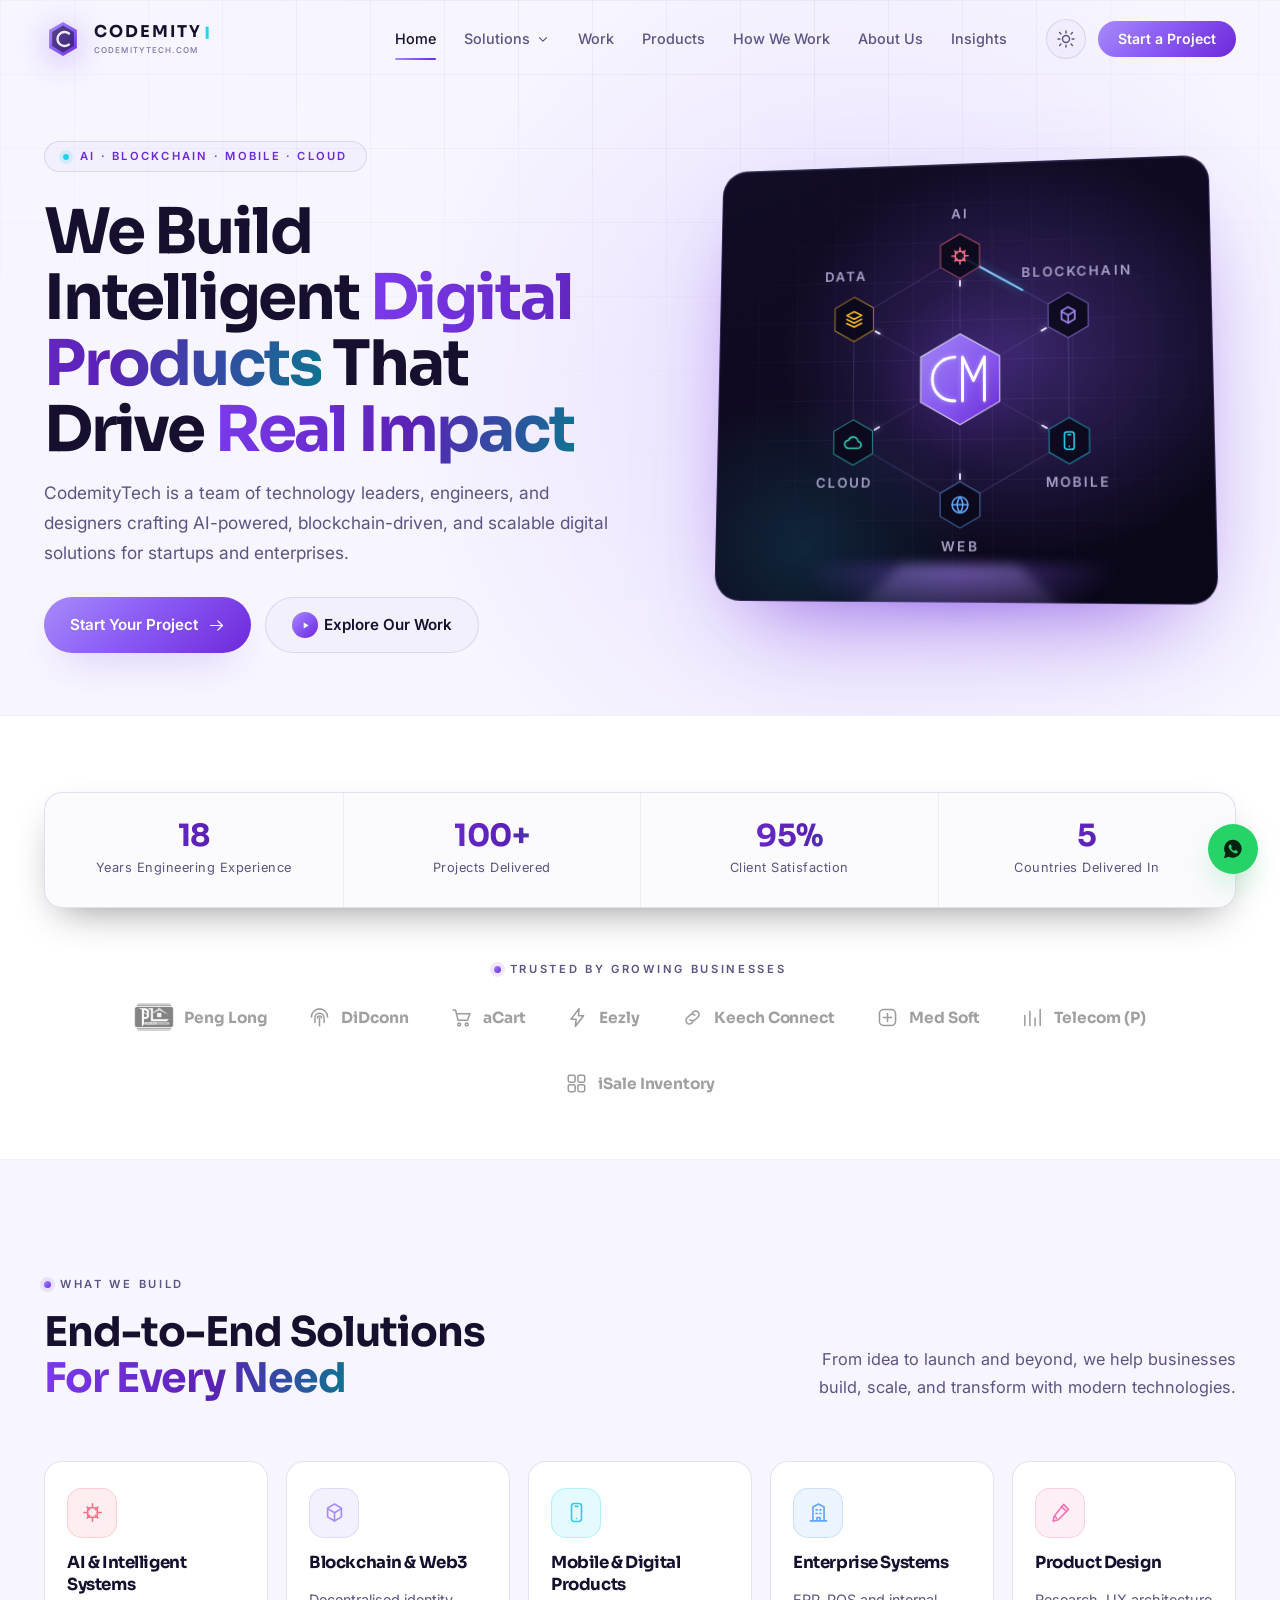
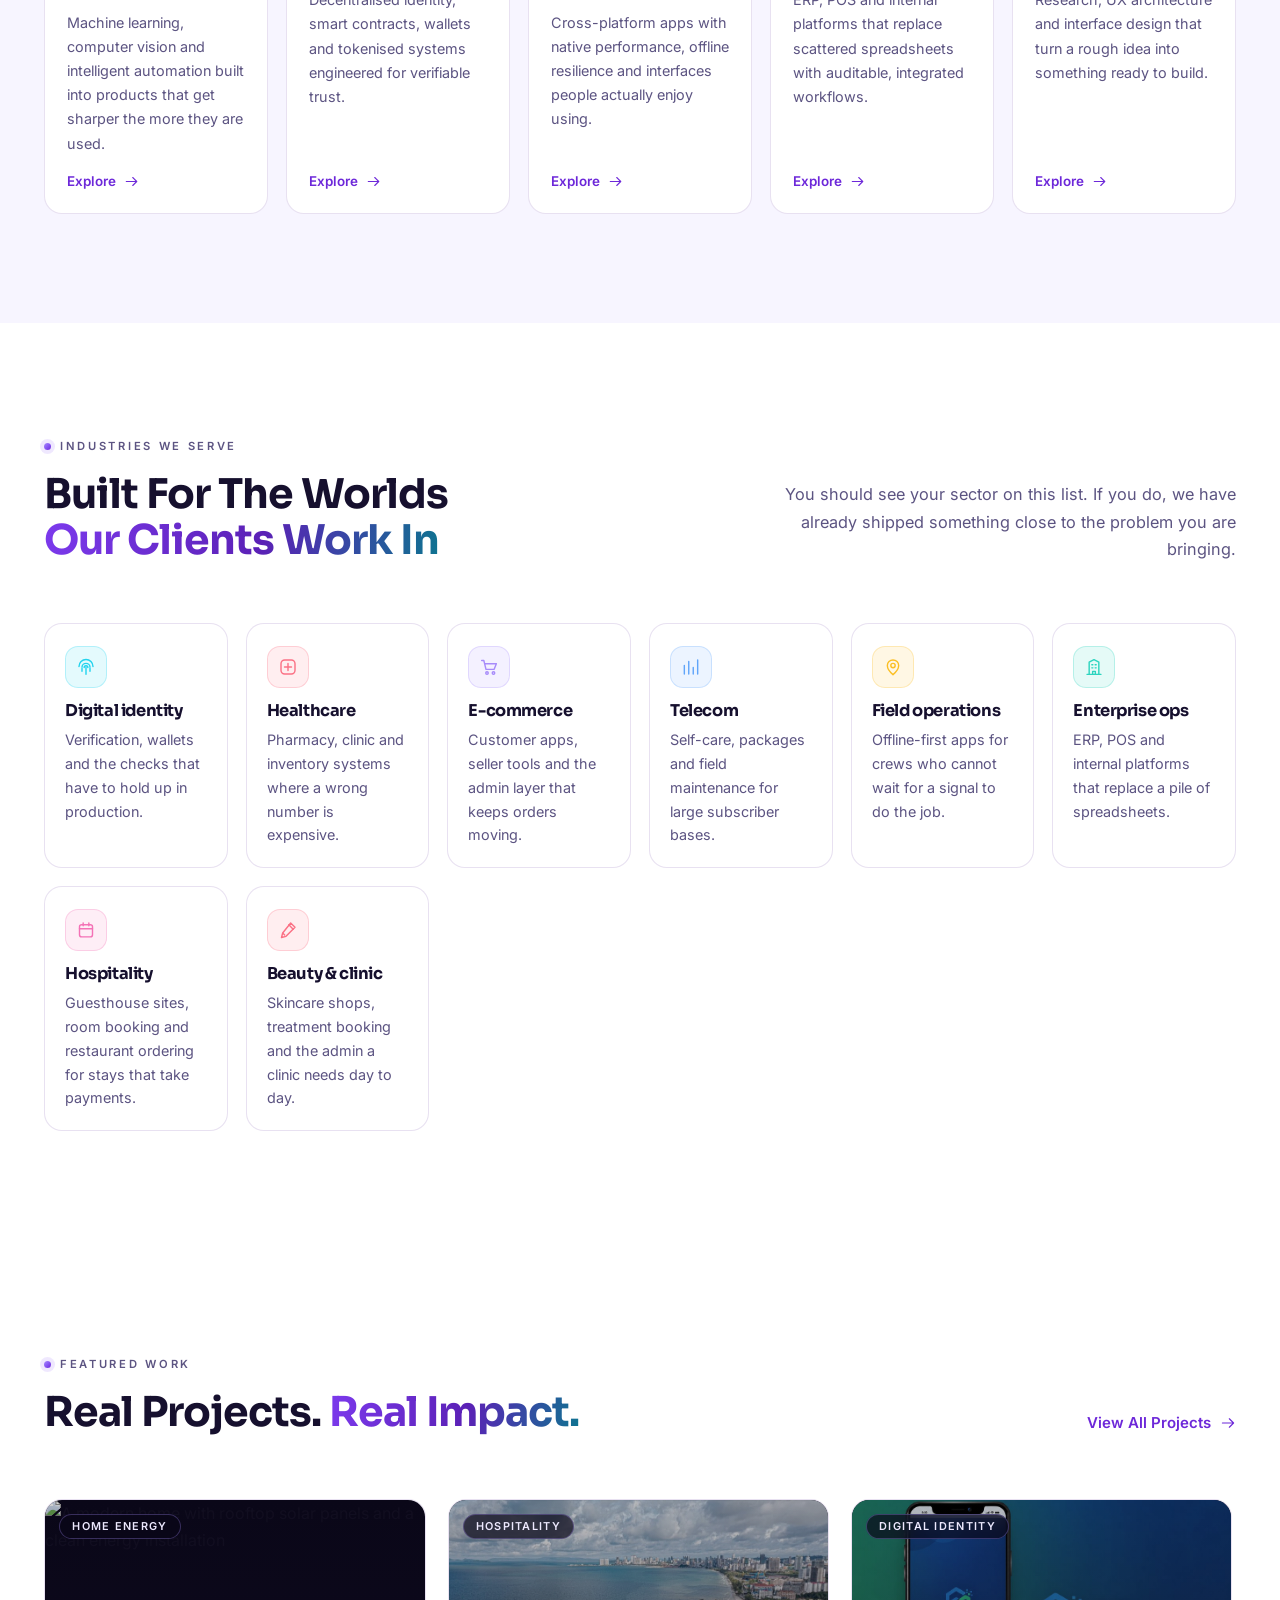
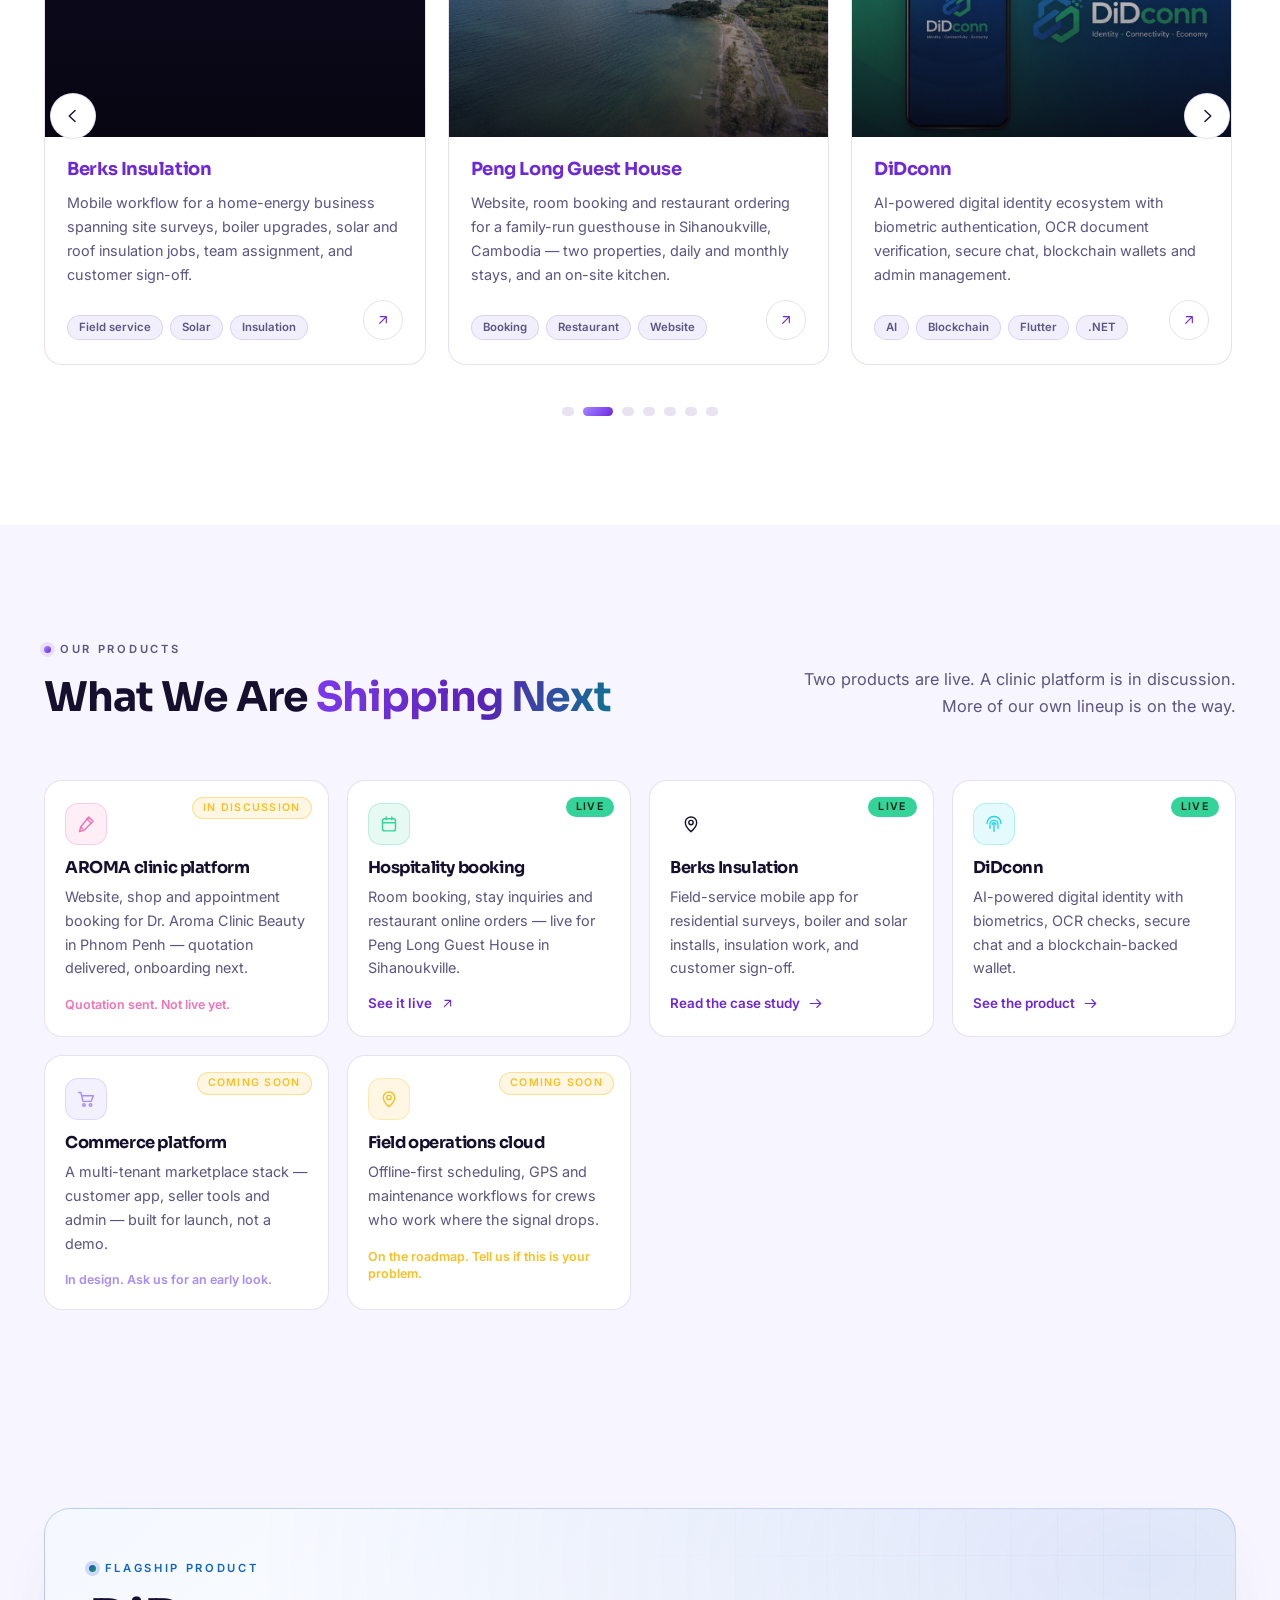
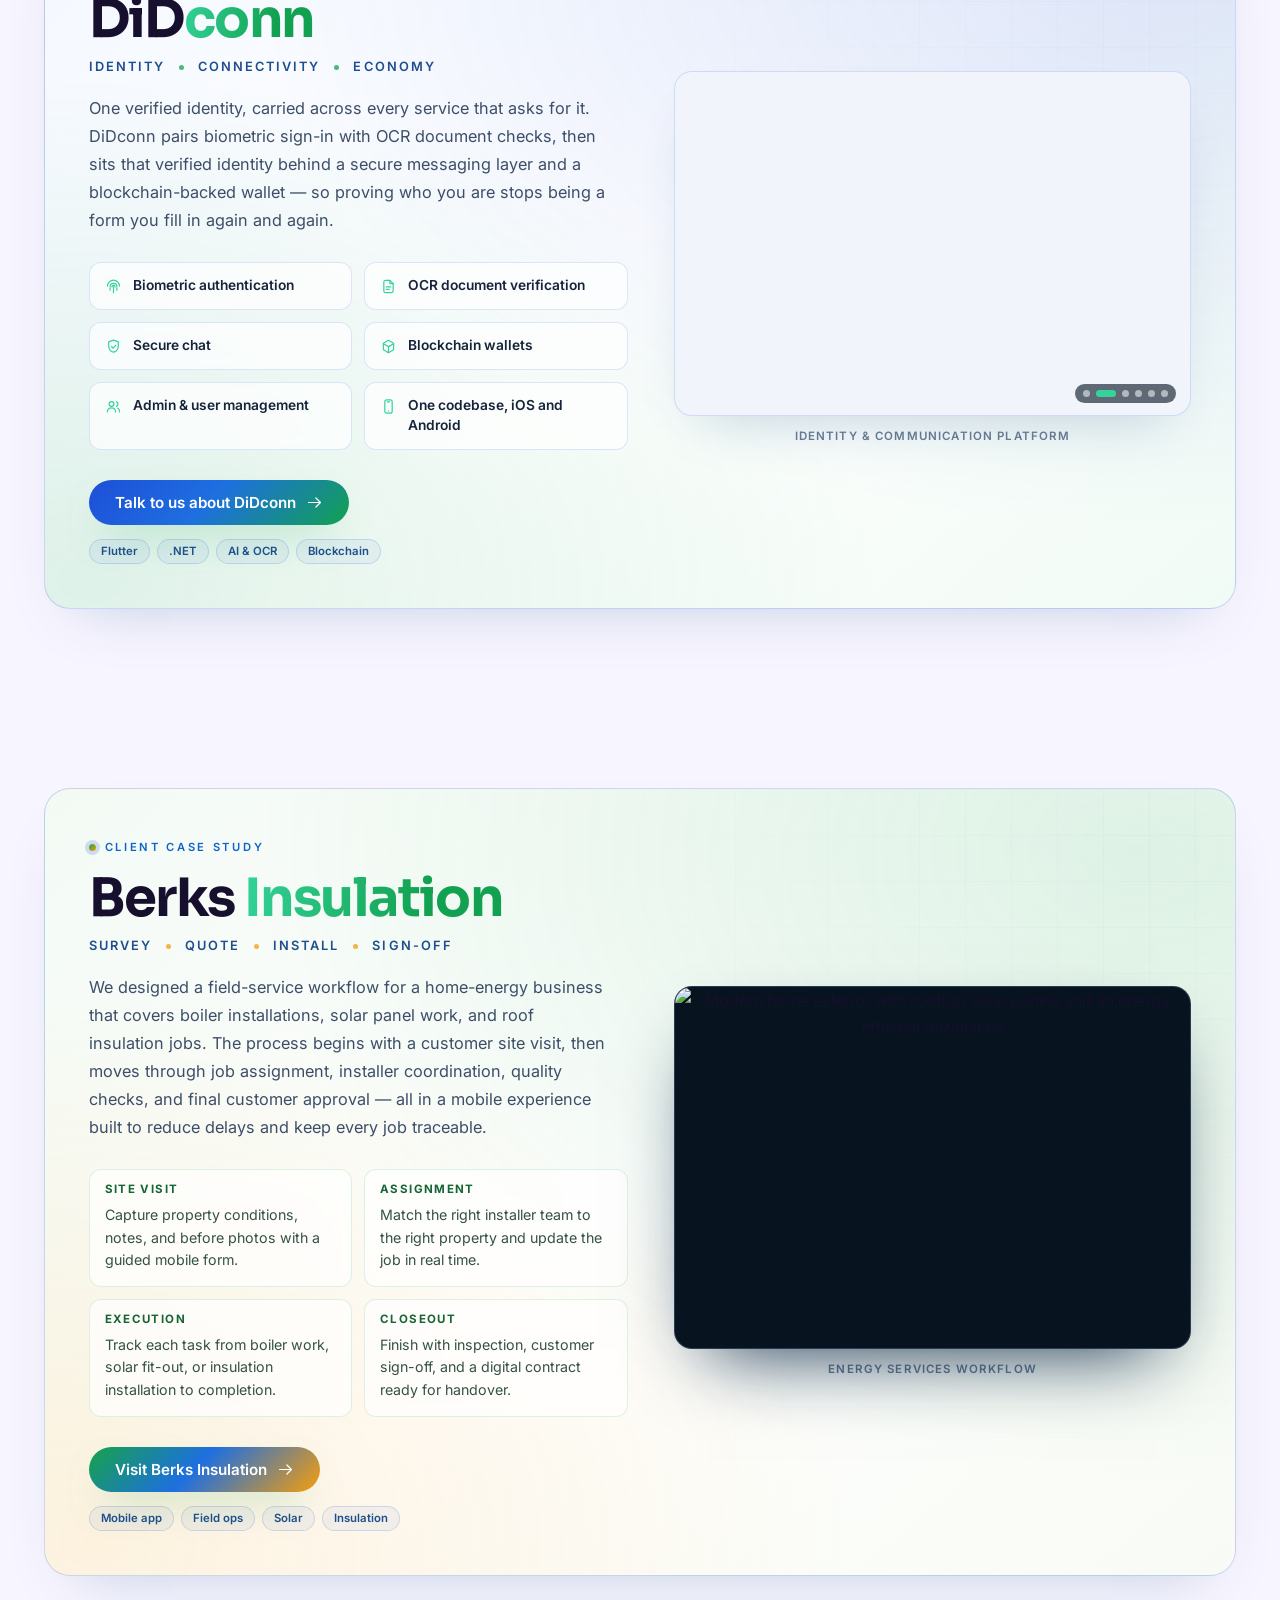
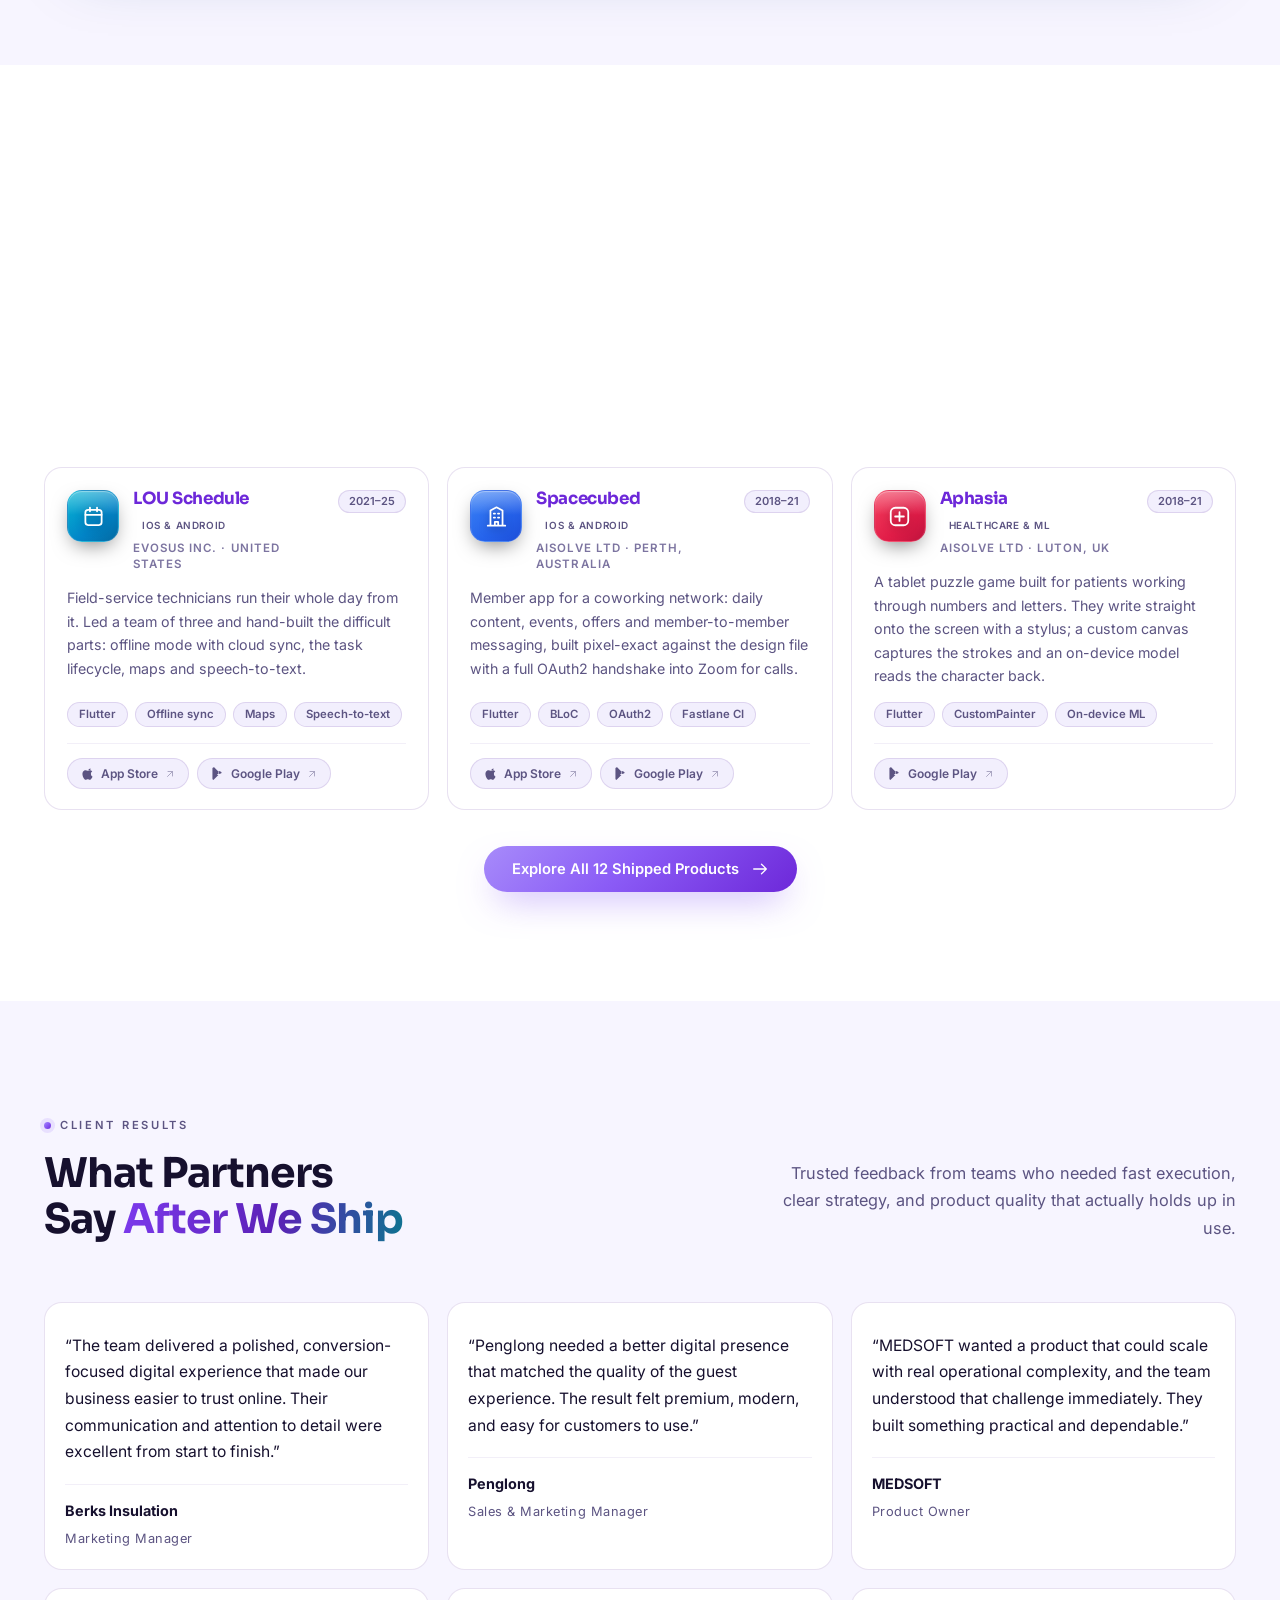
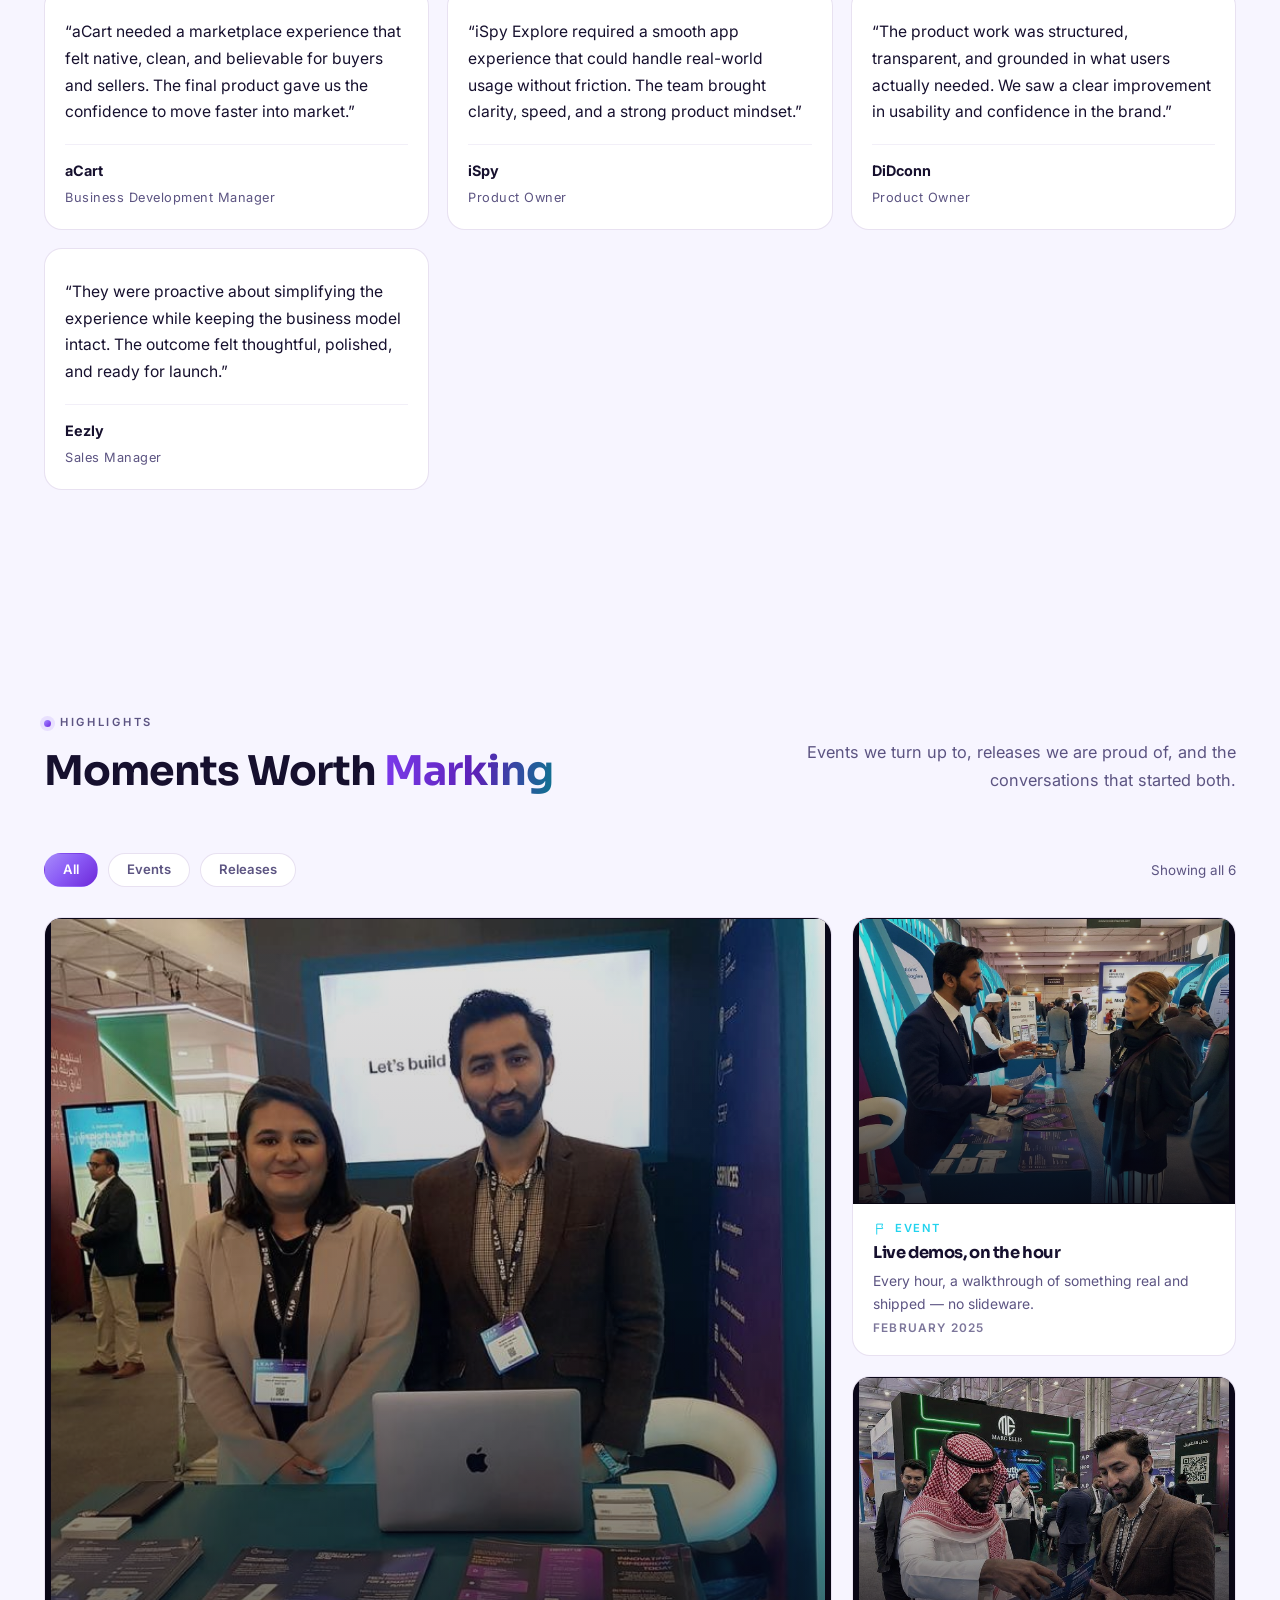
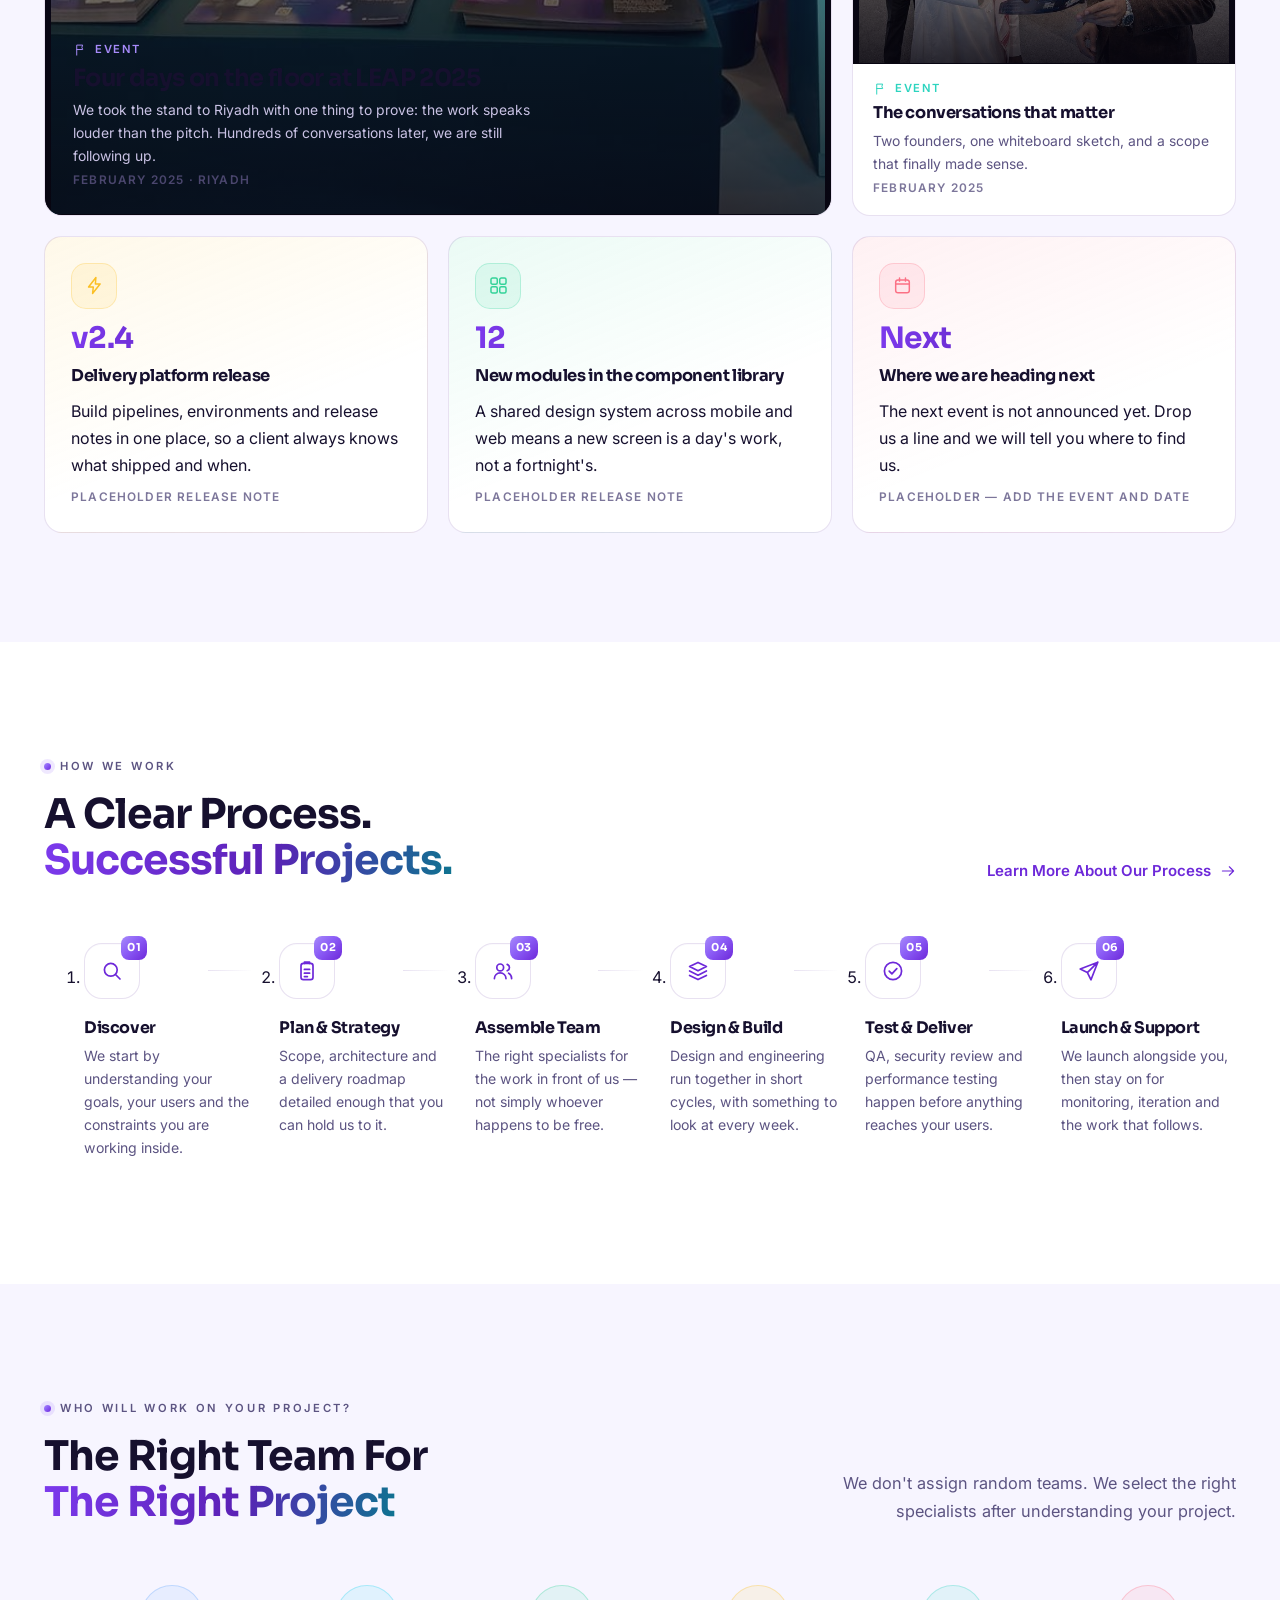
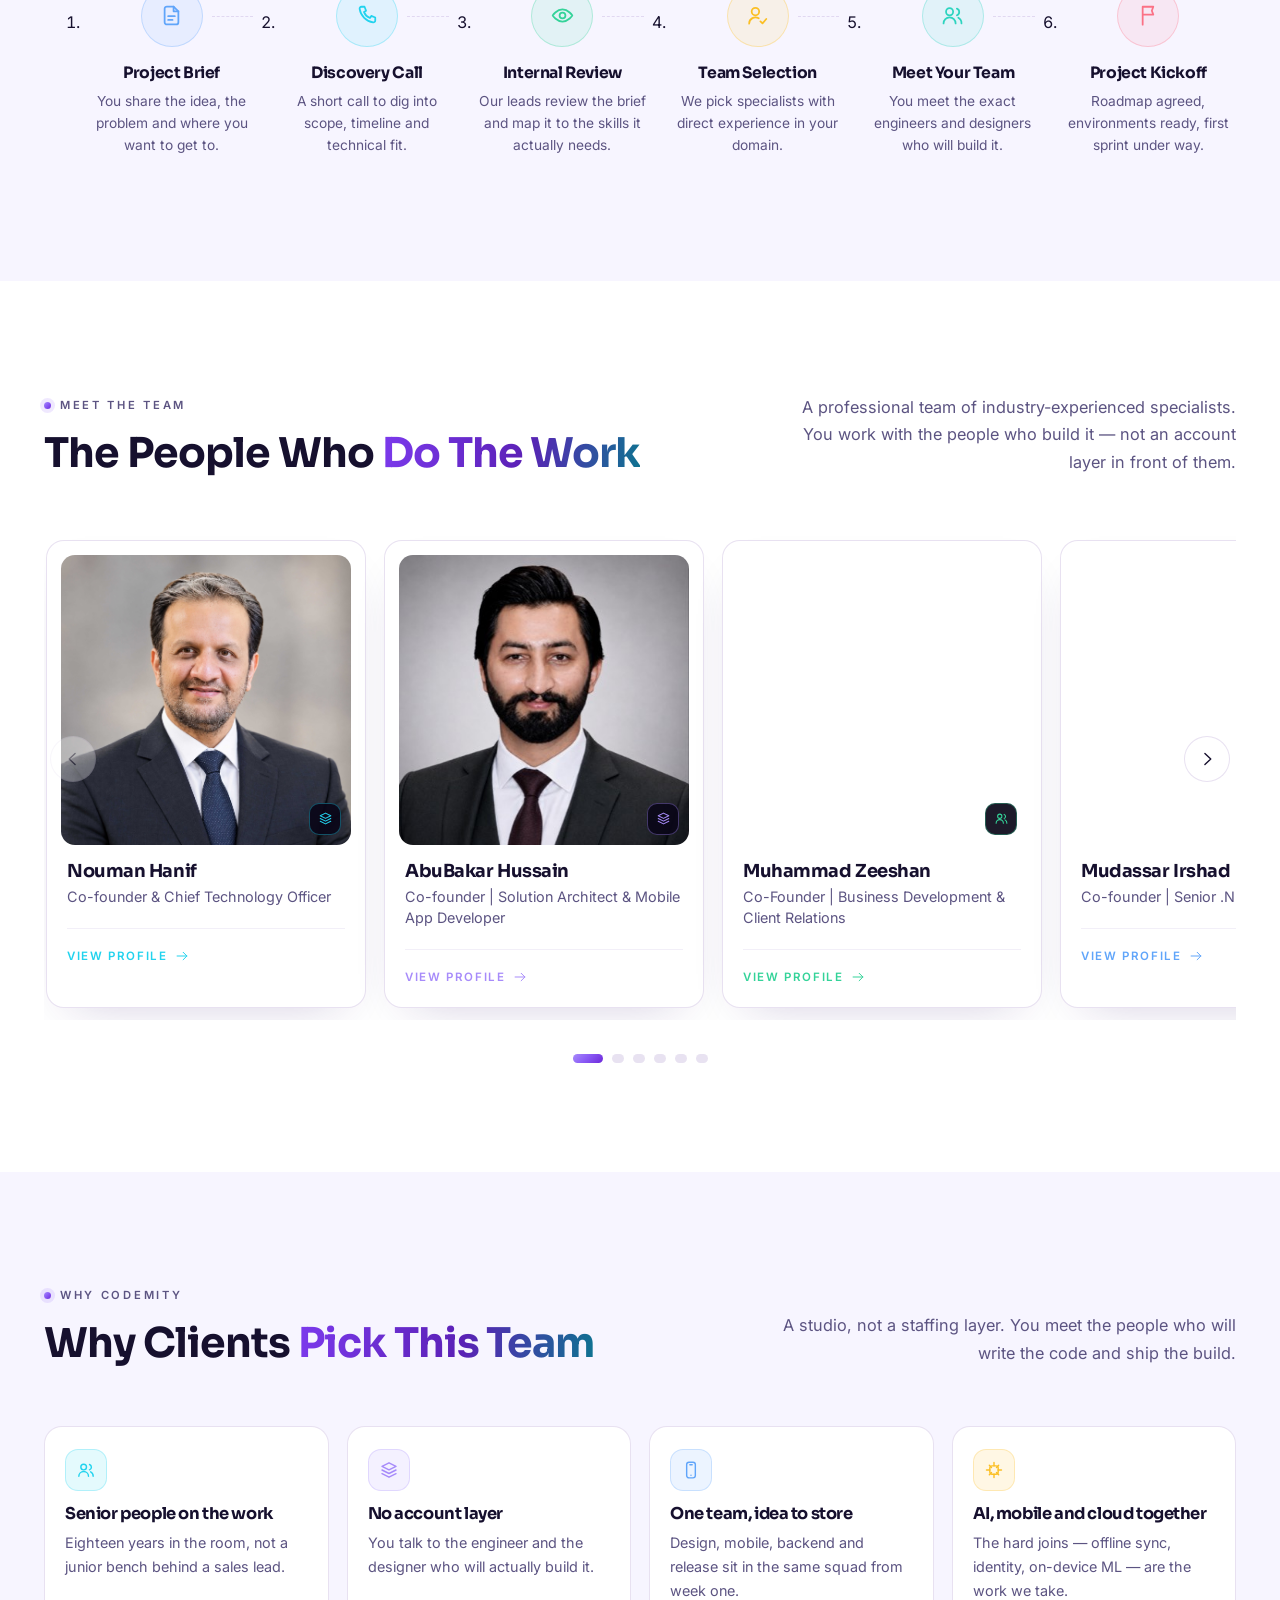
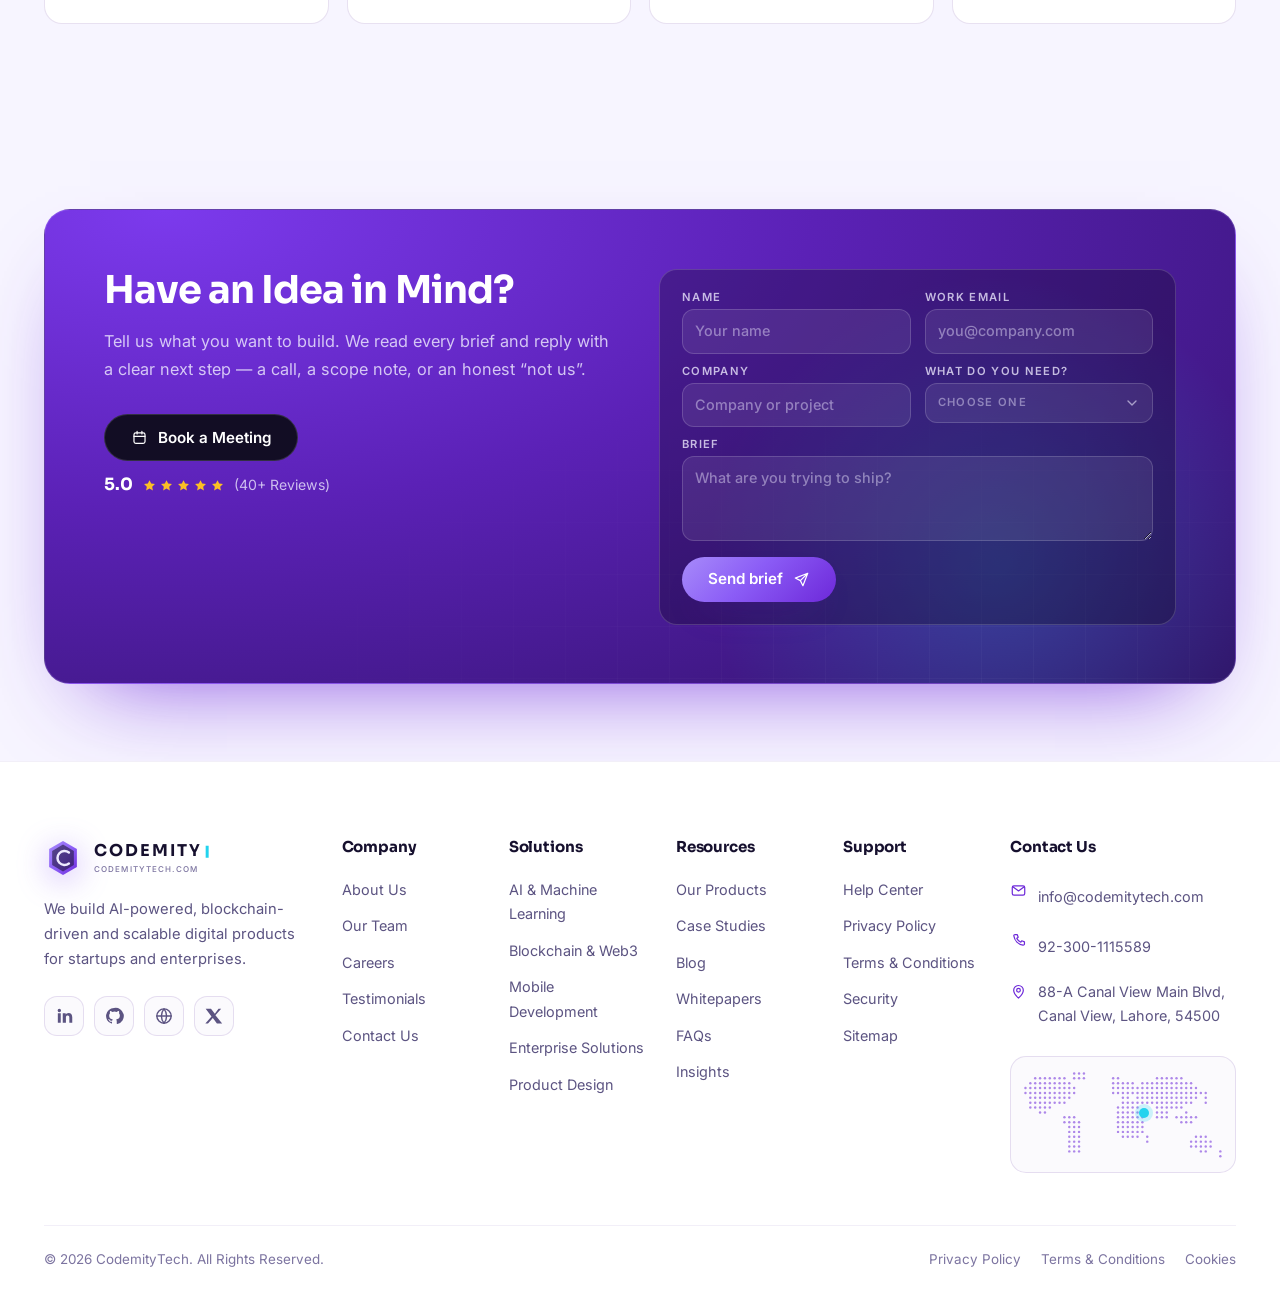
==== commit f311c53e: "Update DiDconn carousel assets and layout" ====
--- a/index.html
+++ b/index.html
@@ -289,10 +289,14 @@
         d="M19.1 14.5c-3.1-.7-6.2-.3-8.8.8-.7-1.4-1.3-2.9-1.8-4.4 2.8-1.2 6.4-1.6 9.8-.3M4.9 14.5c2.6-.9 5.3-1.4 8.2-1.3.4 1.2.9 2.4 1.5 3.5-3.3 2.1-7.2 2.3-9.7 1.2M12 3a9 9 0 0 0-6.4 2.7c2.5 1.7 5.6 2.7 8.9 2.7 1.1 0 2.2-.1 3.2-.4A9 9 0 0 0 12 3Z" />
     </symbol>
     <symbol id="i-apple" viewBox="0 0 24 24">
-      <path d="M18.71 19.5c-.83 1.24-1.71 2.45-3.05 2.47-1.34.03-1.77-.79-3.29-.79-1.53 0-2 .77-3.27.82-1.31.05-2.3-1.32-3.14-2.53C4.25 17 2.94 12.45 4.7 9.39c.87-1.52 2.43-2.48 4.12-2.51 1.28-.02 2.5.87 3.29.87.78 0 2.26-1.07 3.81-.91.65.03 2.47.26 3.64 1.98-.09.06-2.17 1.28-2.15 3.81.03 3.02 2.65 4.03 2.68 4.04-.03.07-.42 1.44-1.38 2.83M15.97 6.84c.66-.8 1.11-1.92.99-3.04-.96.04-2.12.64-2.8 1.44-.6.69-1.12 1.83-1 2.94 1.07.08 2.15-.54 2.81-1.34Z" fill="currentColor" stroke="none" />
+      <path
+        d="M18.71 19.5c-.83 1.24-1.71 2.45-3.05 2.47-1.34.03-1.77-.79-3.29-.79-1.53 0-2 .77-3.27.82-1.31.05-2.3-1.32-3.14-2.53C4.25 17 2.94 12.45 4.7 9.39c.87-1.52 2.43-2.48 4.12-2.51 1.28-.02 2.5.87 3.29.87.78 0 2.26-1.07 3.81-.91.65.03 2.47.26 3.64 1.98-.09.06-2.17 1.28-2.15 3.81.03 3.02 2.65 4.03 2.68 4.04-.03.07-.42 1.44-1.38 2.83M15.97 6.84c.66-.8 1.11-1.92.99-3.04-.96.04-2.12.64-2.8 1.44-.6.69-1.12 1.83-1 2.94 1.07.08 2.15-.54 2.81-1.34Z"
+        fill="currentColor" stroke="none" />
     </symbol>
     <symbol id="i-play-store" viewBox="0 0 24 24">
-      <path d="M4.2 2.8c-.2.3-.3.7-.3 1.2v16c0 .5.1.9.3 1.2l9.6-9.7L4.2 2.8ZM15.2 12.9l-2.4-2.4 2.4-2.4 2.8 1.6c.8.5.8 1.2 0 1.7l-2.8 1.5ZM5.4 22.3l8-8-1.8-1.8-7.5 8.5c.4.7.9.9 1.3.9.3 0 .7-.1 1-.3l-1-.3ZM5.4 2.7c-.4 0-.8.2-1.1.5l8.5 8.5 1.8-1.8-8-8c-.3-.2-.7-.2-1.2.8Z" fill="currentColor" stroke="none" />
+      <path
+        d="M4.2 2.8c-.2.3-.3.7-.3 1.2v16c0 .5.1.9.3 1.2l9.6-9.7L4.2 2.8ZM15.2 12.9l-2.4-2.4 2.4-2.4 2.8 1.6c.8.5.8 1.2 0 1.7l-2.8 1.5ZM5.4 22.3l8-8-1.8-1.8-7.5 8.5c.4.7.9.9 1.3.9.3 0 .7-.1 1-.3l-1-.3ZM5.4 2.7c-.4 0-.8.2-1.1.5l8.5 8.5 1.8-1.8-8-8c-.3-.2-.7-.2-1.2.8Z"
+        fill="currentColor" stroke="none" />
     </symbol>
   </svg>
 
@@ -394,25 +398,6 @@
                 </svg></span>
               Explore Our Work
             </a>
-          </div>
-
-          <div class="stats">
-            <div class="stat">
-              <span class="stat-n grad"><span data-count="18">18</span></span>
-              <span class="stat-l">Years Engineering Experience</span>
-            </div>
-            <div class="stat">
-              <span class="stat-n grad"><span data-count="100">100</span>+</span>
-              <span class="stat-l">Projects Delivered</span>
-            </div>
-            <div class="stat">
-              <span class="stat-n grad"><span data-count="95">95</span>%</span>
-              <span class="stat-l">Client Satisfaction</span>
-            </div>
-            <div class="stat">
-              <span class="stat-n grad"><span data-count="5">5</span></span>
-              <span class="stat-l">Countries Delivered In</span>
-            </div>
           </div>
         </div>
 
@@ -505,6 +490,24 @@
     <!-- ================= TRUSTED BY ================= -->
     <section class="trust">
       <div class="wrap">
+        <div class="stats rv">
+          <div class="stat">
+            <span class="stat-n grad"><span data-count="18">18</span></span>
+            <span class="stat-l">Years Engineering Experience</span>
+          </div>
+          <div class="stat">
+            <span class="stat-n grad"><span data-count="100">100</span>+</span>
+            <span class="stat-l">Projects Delivered</span>
+          </div>
+          <div class="stat">
+            <span class="stat-n grad"><span data-count="95">95</span>%</span>
+            <span class="stat-l">Client Satisfaction</span>
+          </div>
+          <div class="stat">
+            <span class="stat-n grad"><span data-count="5">5</span></span>
+            <span class="stat-l">Countries Delivered In</span>
+          </div>
+        </div>
         <span class="eyebrow rv">Trusted by growing businesses</span>
         <div class="logos rv" data-d="1">
           <a class="logo logo-photo" href="https://penglongguesthouse.com/" target="_blank" rel="noopener noreferrer">
@@ -1097,16 +1100,79 @@
             </div>
 
             <div class="spot-media">
-              <button class="spot-shot" type="button" aria-label="Enlarge the DiDconn brand banner"
-                data-lb="assets/img/brand/didconn-banner-full.jpg" data-lb-solo="true"
-                data-title="DiDconn — Identity, Connectivity, Economy" data-cap="Brand identity and app splash screen">
-                <img src="assets/img/brand/didconn-banner.jpg" width="1100" height="825" loading="lazy" decoding="async"
-                  alt="The DiDconn brand banner: a phone showing the app splash screen beside the DiDconn hexagonal logo in blue and green, with the tagline Identity, Connectivity, Economy">
-                <span class="hl-zoom" aria-hidden="true"><svg class="ic" viewBox="0 0 24 24">
-                    <use href="#i-search" />
-                  </svg></span>
-              </button>
-              <p class="spot-cap">Brand identity &amp; app splash</p>
+              <div class="didconn-carousel" aria-label="DiDconn product screenshots">
+                <div class="didconn-track">
+                  <div class="didconn-slide active" data-lb-group="didconn" data-lb="assets/img/didconn/didconn-01-intro.jpg"
+                    data-title="DiDconn — Decentralized Identity and Blockchain-Powered Communication You Can Trust"
+                    data-cap="DiDconn product screenshot">
+                    <img src="assets/img/didconn/didconn-01-intro.jpg" loading="lazy" decoding="async"
+                      alt="DiDconn — Decentralized Identity and Blockchain-Powered Communication You Can Trust">
+                    <button class="hl-zoom didconn-zoom" type="button" aria-label="Enlarge screenshot 1">
+                      <svg class="ic" viewBox="0 0 24 24" aria-hidden="true"><use href="#i-search" /></svg>
+                    </button>
+                  </div>
+                  <div class="didconn-slide" data-lb-group="didconn" data-lb="assets/img/didconn/didconn-02-verified.jpg"
+                    data-title="Verified Business and Government Profiles"
+                    data-cap="DiDconn product screenshot">
+                    <img src="assets/img/didconn/didconn-02-verified.jpg" loading="lazy" decoding="async"
+                      alt="Verified Business and Government Profiles — Connect, chat, and engage with verified businesses and governments">
+                    <button class="hl-zoom didconn-zoom" type="button" aria-label="Enlarge screenshot 2">
+                      <svg class="ic" viewBox="0 0 24 24" aria-hidden="true"><use href="#i-search" /></svg>
+                    </button>
+                  </div>
+                  <div class="didconn-slide" data-lb-group="didconn" data-lb="assets/img/didconn/didconn-03-calling.jpg"
+                    data-title="Closer Than Ever"
+                    data-cap="DiDconn product screenshot">
+                    <img src="assets/img/didconn/didconn-03-calling.jpg" loading="lazy" decoding="async"
+                      alt="Closer Than Ever — Talk and connect through audio or video calls">
+                    <button class="hl-zoom didconn-zoom" type="button" aria-label="Enlarge screenshot 3">
+                      <svg class="ic" viewBox="0 0 24 24" aria-hidden="true"><use href="#i-search" /></svg>
+                    </button>
+                  </div>
+                  <div class="didconn-slide" data-lb-group="didconn" data-lb="assets/img/didconn/didconn-04-messaging.png"
+                    data-title="Talk Anytime"
+                    data-cap="DiDconn product screenshot">
+                    <img src="assets/img/didconn/didconn-04-messaging.png" loading="lazy" decoding="async"
+                      alt="Talk Anytime — Start conversations and stay connected in real time">
+                    <button class="hl-zoom didconn-zoom" type="button" aria-label="Enlarge screenshot 4">
+                      <svg class="ic" viewBox="0 0 24 24" aria-hidden="true"><use href="#i-search" /></svg>
+                    </button>
+                  </div>
+                  <div class="didconn-slide" data-lb-group="didconn" data-lb="assets/img/didconn/didconn-05-support.jpg"
+                    data-title="Get Help Anytime"
+                    data-cap="DiDconn product screenshot">
+                    <img src="assets/img/didconn/didconn-05-support.jpg" loading="lazy" decoding="async"
+                      alt="Get Help Anytime — Contact support and resolve your queries easily">
+                    <button class="hl-zoom didconn-zoom" type="button" aria-label="Enlarge screenshot 5">
+                      <svg class="ic" viewBox="0 0 24 24" aria-hidden="true"><use href="#i-search" /></svg>
+                    </button>
+                  </div>
+                  <div class="didconn-slide" data-lb-group="didconn" data-lb="assets/img/didconn/didconn-06-security.jpg"
+                    data-title="Security You Control"
+                    data-cap="DiDconn product screenshot">
+                    <img src="assets/img/didconn/didconn-06-security.jpg" loading="lazy" decoding="async"
+                      alt="Security You Control — Manage, store, and access your verified documents with confidence">
+                    <button class="hl-zoom didconn-zoom" type="button" aria-label="Enlarge screenshot 6">
+                      <svg class="ic" viewBox="0 0 24 24" aria-hidden="true"><use href="#i-search" /></svg>
+                    </button>
+                  </div>
+                </div>
+                <div class="didconn-dots" role="tablist" aria-label="Choose a DiDconn screenshot">
+                  <button class="didconn-dot active" type="button" role="tab" aria-label="Show screenshot 1"
+                    aria-selected="true"></button>
+                  <button class="didconn-dot" type="button" role="tab" aria-label="Show screenshot 2"
+                    aria-selected="false"></button>
+                  <button class="didconn-dot" type="button" role="tab" aria-label="Show screenshot 3"
+                    aria-selected="false"></button>
+                  <button class="didconn-dot" type="button" role="tab" aria-label="Show screenshot 4"
+                    aria-selected="false"></button>
+                  <button class="didconn-dot" type="button" role="tab" aria-label="Show screenshot 5"
+                    aria-selected="false"></button>
+                  <button class="didconn-dot" type="button" role="tab" aria-label="Show screenshot 6"
+                    aria-selected="false"></button>
+                </div>
+              </div>
+              <p class="spot-cap">Identity &amp; communication platform</p>
             </div>
           </div>
         </div>
@@ -1203,13 +1269,17 @@
             </svg>
           </a>
         </div>
-        <p class="pr-lede rv" data-d="1">A curated spotlight of production software our leadership engineered across four employers and four continents — from enterprise field-service platforms to community ecosystems and on-device ML health apps.</p>
+        <p class="pr-lede rv" data-d="1">A curated spotlight of production software our leadership engineered across
+          four employers and four continents — from enterprise field-service platforms to community ecosystems and
+          on-device ML health apps.</p>
 
         <ul class="pr-grid" id="pr-grid">
           <li class="pr t-cyan rv" data-k="mobile">
             <div class="pr-top">
               <div class="pr-app-icon pr-icon-cyan" aria-hidden="true">
-                <svg class="ic" viewBox="0 0 24 24"><use href="#i-calendar" /></svg>
+                <svg class="ic" viewBox="0 0 24 24">
+                  <use href="#i-calendar" />
+                </svg>
                 <span class="pr-app-glow"></span>
               </div>
               <div class="pr-id">
@@ -1230,15 +1300,23 @@
             <div class="pr-links">
               <a class="pr-store-btn" href="https://apps.apple.com/us/app/lou-schedule/id1551243920" target="_blank"
                 rel="noopener noreferrer">
-                <svg class="ic" viewBox="0 0 24 24" aria-hidden="true"><use href="#i-apple" /></svg>
+                <svg class="ic" viewBox="0 0 24 24" aria-hidden="true">
+                  <use href="#i-apple" />
+                </svg>
                 <span>App Store</span>
-                <svg class="ic ic-arrow" viewBox="0 0 24 24" aria-hidden="true"><use href="#i-arrow-ur" /></svg>
+                <svg class="ic ic-arrow" viewBox="0 0 24 24" aria-hidden="true">
+                  <use href="#i-arrow-ur" />
+                </svg>
               </a>
-              <a class="pr-store-btn" href="https://play.google.com/store/apps/details?id=com.evosus.recur" target="_blank"
-                rel="noopener noreferrer">
-                <svg class="ic" viewBox="0 0 24 24" aria-hidden="true"><use href="#i-play-store" /></svg>
+              <a class="pr-store-btn" href="https://play.google.com/store/apps/details?id=com.evosus.recur"
+                target="_blank" rel="noopener noreferrer">
+                <svg class="ic" viewBox="0 0 24 24" aria-hidden="true">
+                  <use href="#i-play-store" />
+                </svg>
                 <span>Google Play</span>
-                <svg class="ic ic-arrow" viewBox="0 0 24 24" aria-hidden="true"><use href="#i-arrow-ur" /></svg>
+                <svg class="ic ic-arrow" viewBox="0 0 24 24" aria-hidden="true">
+                  <use href="#i-arrow-ur" />
+                </svg>
               </a>
             </div>
           </li>
@@ -1246,7 +1324,9 @@
           <li class="pr t-blue rv" data-d="1" data-k="mobile">
             <div class="pr-top">
               <div class="pr-app-icon pr-icon-blue" aria-hidden="true">
-                <svg class="ic" viewBox="0 0 24 24"><use href="#i-building" /></svg>
+                <svg class="ic" viewBox="0 0 24 24">
+                  <use href="#i-building" />
+                </svg>
                 <span class="pr-app-glow"></span>
               </div>
               <div class="pr-id">
@@ -1267,15 +1347,23 @@
             <div class="pr-links">
               <a class="pr-store-btn" href="https://apps.apple.com/us/app/spacecubed/id1059616300" target="_blank"
                 rel="noopener noreferrer">
-                <svg class="ic" viewBox="0 0 24 24" aria-hidden="true"><use href="#i-apple" /></svg>
+                <svg class="ic" viewBox="0 0 24 24" aria-hidden="true">
+                  <use href="#i-apple" />
+                </svg>
                 <span>App Store</span>
-                <svg class="ic ic-arrow" viewBox="0 0 24 24" aria-hidden="true"><use href="#i-arrow-ur" /></svg>
+                <svg class="ic ic-arrow" viewBox="0 0 24 24" aria-hidden="true">
+                  <use href="#i-arrow-ur" />
+                </svg>
               </a>
-              <a class="pr-store-btn" href="https://play.google.com/store/apps/details?id=com.spacecubed.app" target="_blank"
-                rel="noopener noreferrer">
-                <svg class="ic" viewBox="0 0 24 24" aria-hidden="true"><use href="#i-play-store" /></svg>
+              <a class="pr-store-btn" href="https://play.google.com/store/apps/details?id=com.spacecubed.app"
+                target="_blank" rel="noopener noreferrer">
+                <svg class="ic" viewBox="0 0 24 24" aria-hidden="true">
+                  <use href="#i-play-store" />
+                </svg>
                 <span>Google Play</span>
-                <svg class="ic ic-arrow" viewBox="0 0 24 24" aria-hidden="true"><use href="#i-arrow-ur" /></svg>
+                <svg class="ic ic-arrow" viewBox="0 0 24 24" aria-hidden="true">
+                  <use href="#i-arrow-ur" />
+                </svg>
               </a>
             </div>
           </li>
@@ -1283,7 +1371,9 @@
           <li class="pr t-rose rv" data-d="2" data-k="mobile">
             <div class="pr-top">
               <div class="pr-app-icon pr-icon-rose" aria-hidden="true">
-                <svg class="ic" viewBox="0 0 24 24"><use href="#i-health" /></svg>
+                <svg class="ic" viewBox="0 0 24 24">
+                  <use href="#i-health" />
+                </svg>
                 <span class="pr-app-glow"></span>
               </div>
               <div class="pr-id">
@@ -1303,11 +1393,15 @@
                 ML</span>
             </div>
             <div class="pr-links">
-              <a class="pr-store-btn" href="https://play.google.com/store/apps/details?id=com.hersenletsel.aphasia_game" target="_blank"
-                rel="noopener noreferrer">
-                <svg class="ic" viewBox="0 0 24 24" aria-hidden="true"><use href="#i-play-store" /></svg>
+              <a class="pr-store-btn" href="https://play.google.com/store/apps/details?id=com.hersenletsel.aphasia_game"
+                target="_blank" rel="noopener noreferrer">
+                <svg class="ic" viewBox="0 0 24 24" aria-hidden="true">
+                  <use href="#i-play-store" />
+                </svg>
                 <span>Google Play</span>
-                <svg class="ic ic-arrow" viewBox="0 0 24 24" aria-hidden="true"><use href="#i-arrow-ur" /></svg>
+                <svg class="ic ic-arrow" viewBox="0 0 24 24" aria-hidden="true">
+                  <use href="#i-arrow-ur" />
+                </svg>
               </a>
             </div>
           </li>
@@ -1316,7 +1410,9 @@
         <div class="pr-spotlight-foot rv" data-d="1">
           <a class="btn-all-products" href="products.html">
             <span>Explore All 12 Shipped Products</span>
-            <svg class="ic" viewBox="0 0 24 24" aria-hidden="true"><use href="#i-arrow-right" /></svg>
+            <svg class="ic" viewBox="0 0 24 24" aria-hidden="true">
+              <use href="#i-arrow-right" />
+            </svg>
           </a>
         </div>
       </div>
--- a/assets/css/styles.css
+++ b/assets/css/styles.css
@@ -673,24 +673,9 @@
 }
 
 @media (max-width:1180px) {
-  .nav-list {
-    gap: 0
-  }
-
-  .nav-link {
-    padding: 9px 10px;
-    font-size: .86rem
-  }
-
-  .nav {
-    gap: 16px
-  }
-}
-
-@media (max-width:1060px) {
   .burger {
     display: grid;
-    margin-left: auto
+    margin-left: auto;
   }
 
   .nav {
@@ -703,38 +688,49 @@
     gap: 0;
     margin: 0;
     padding: 0 var(--pad);
+    height: 0;
     max-height: 0;
     overflow: hidden;
     visibility: hidden;
     background: var(--void);
     border-bottom: 1px solid var(--line-soft);
-    transition: max-height .45s var(--ease), visibility .45s
+    transition: height .4s var(--ease), visibility .4s;
+    z-index: 99;
   }
 
   .nav.open {
-    max-height: calc(100vh - 78px);
+    height: calc(100vh - 78px);
+    height: calc(100dvh - 78px);
+    max-height: none;
     overflow-y: auto;
+    -webkit-overflow-scrolling: touch;
     visibility: visible;
-    padding-bottom: 26px
+    padding-bottom: 36px;
+    display: flex;
+    flex-direction: column;
+    justify-content: space-between;
+    background: var(--void);
   }
 
   .nav-list {
     flex-direction: column;
     align-items: stretch;
-    padding: 12px 0
+    padding: 12px 0;
+    flex: 0 0 auto;
+    gap: 0;
   }
 
   .nav-link {
     padding: 14px 4px;
     font-size: 1rem;
     justify-content: space-between;
-    border-radius: 0
+    border-radius: 0;
   }
 
   .nav-link.active::after {
     left: 4px;
     right: auto;
-    width: 26px
+    width: 26px;
   }
 
   .drop {
@@ -750,30 +746,52 @@
     padding: 0 10px;
     overflow: hidden;
     border-color: transparent;
-    transition: max-height .4s var(--ease), padding .4s var(--ease)
+    transition: max-height .4s var(--ease), padding .4s var(--ease);
   }
 
   .nav-item.open .drop {
     max-height: 340px;
     padding: 10px;
-    border-color: var(--line)
+    border-color: var(--line);
   }
 
   .nav-tools {
-    padding: 6px 0 0;
-    justify-content: space-between
+    flex-shrink: 0;
+    margin-top: auto;
+    padding: 16px 0 6px;
+    border-top: 1px solid var(--line-soft);
+    justify-content: space-between;
+    gap: 14px;
   }
 
   .nav-tools .btn {
     flex: 1;
-    justify-content: center
-  }
+    justify-content: center;
+  }
+}
+
+body.nav-open {
+  overflow: hidden;
+  touch-action: none;
+  height: 100vh;
+}
+
+body.nav-open .hdr {
+  background: var(--void);
+  backdrop-filter: none;
+  border-bottom: 1px solid var(--line-soft);
+}
+
+body.nav-open .float {
+  opacity: 0 !important;
+  visibility: hidden !important;
+  pointer-events: none !important;
 }
 
 /* ---------- 4. hero ---------- */
 .hero {
   position: relative;
-  padding: calc(78px + clamp(46px, 6vw, 86px)) 0 clamp(56px, 7vw, 96px);
+  padding: calc(78px + clamp(30px, 4.6vw, 76px)) 0 clamp(40px, 4.5vw, 64px);
   overflow: hidden
 }
 
@@ -822,7 +840,6 @@
 .hero h1,
 .hero-sub,
 .hero-btns,
-.stats,
 .art {
   opacity: 0;
   transform: translateY(24px);
@@ -834,7 +851,6 @@
 body.loaded .hero h1,
 body.loaded .hero-sub,
 body.loaded .hero-btns,
-body.loaded .stats,
 body.loaded .art {
   opacity: 1;
   transform: none
@@ -858,10 +874,6 @@
 
 body.loaded .hero-btns {
   transition-delay: .36s
-}
-
-body.loaded .stats {
-  transition-delay: .46s
 }
 
 .pill {
@@ -895,7 +907,7 @@
 }
 
 .hero-sub {
-  margin-top: 26px;
+  margin-top: 16px;
   max-width: 56ch;
   color: var(--muted);
   font-size: 1.08rem;
@@ -906,11 +918,10 @@
   display: flex;
   flex-wrap: wrap;
   gap: 14px;
-  margin-top: 34px
+  margin-top: 28px
 }
 
 .stats {
-  margin-top: clamp(38px, 4.4vw, 54px);
   display: grid;
   grid-template-columns: repeat(4, 1fr);
   border: 1px solid var(--line);
@@ -920,7 +931,7 @@
 }
 
 .stat {
-  padding: 22px 18px;
+  padding: clamp(20px, 2.4vw, 28px) 18px;
   text-align: center;
   border-left: 1px solid var(--line-soft)
 }
@@ -931,14 +942,14 @@
 
 .stat-n {
   display: block;
-  font: 700 clamp(1.5rem, 2.2vw, 2rem)/1 var(--font-d);
+  font: 700 clamp(1.6rem, 2.4vw, 2.25rem)/1 var(--font-d);
   letter-spacing: -.02em
 }
 
 .stat-l {
   display: block;
-  margin-top: 8px;
-  font-size: .76rem;
+  margin-top: 6px;
+  font-size: .8rem;
   color: var(--muted);
   letter-spacing: .04em
 }
@@ -1283,10 +1294,15 @@
 
 /* ---------- 5. trusted by ---------- */
 .trust {
-  padding: clamp(42px, 5vw, 64px) 0;
+  padding: clamp(48px, 6vw, 76px) 0 clamp(42px, 5vw, 64px);
   border-top: 1px solid var(--line-soft);
   border-bottom: 1px solid var(--line-soft);
   background: var(--void-2)
+}
+
+.trust .stats {
+  margin-bottom: clamp(38px, 5vw, 56px);
+  box-shadow: 0 16px 40px -16px rgba(0, 0, 0, .45)
 }
 
 .trust .eyebrow {
@@ -1716,16 +1732,11 @@
   }
 
   .car-btn {
-    display: grid;
-    opacity: .9;
-    top: 50%;
-    translate: 0 -50%;
-    box-shadow: var(--shadow);
-    background: rgba(12, 8, 25, .8)
+    display: none !important;
   }
 
   .car-track {
-    scroll-snap-type: x proximity
+    scroll-snap-type: x mandatory;
   }
 }
 
@@ -2168,6 +2179,7 @@
 
 .lb-fig img {
   display: block;
+  margin-inline: auto;
   max-width: 100%;
   max-height: 76vh;
   border-radius: var(--r);
@@ -2984,13 +2996,22 @@
 
 @media (max-width:520px) {
   .float {
-    right: 16px;
-    width: 46px;
-    height: 46px
+    right: 14px;
+    width: 44px;
+    height: 44px;
+  }
+
+  .float .ic {
+    width: 20px;
+    height: 20px;
+  }
+
+  .wa {
+    bottom: calc(18px + env(safe-area-inset-bottom, 0px));
   }
 
   .to-top {
-    bottom: 80px
+    bottom: calc(70px + env(safe-area-inset-bottom, 0px));
   }
 }
 
@@ -3269,6 +3290,119 @@
   color: #6B7C94
 }
 
+/* ---------- DiDconn carousel ---------- */
+.didconn-carousel {
+  position: relative;
+  width: 100%;
+  aspect-ratio: 3 / 2;
+  border-radius: var(--r);
+  overflow: hidden;
+  border: 1px solid rgba(147, 197, 253, .24);
+  background: #FFFFFF;
+  box-shadow: 0 34px 74px -34px rgba(4, 32, 64, .95);
+}
+
+[data-theme="light"] .didconn-carousel {
+  background: #F1F5FB;
+  border-color: rgba(29, 78, 216, .16);
+  box-shadow: 0 26px 52px -26px rgba(9, 63, 120, .22);
+}
+
+.didconn-track {
+  position: relative;
+  width: 100%;
+  height: 100%;
+}
+
+.didconn-slide {
+  position: absolute;
+  inset: 0;
+  opacity: 0;
+  transform: translateX(30px);
+  transition: opacity .7s cubic-bezier(.4, 0, .2, 1), transform .7s cubic-bezier(.4, 0, .2, 1);
+  pointer-events: none;
+  will-change: opacity, transform;
+}
+
+.didconn-slide.active {
+  opacity: 1;
+  transform: translateX(0);
+  pointer-events: auto;
+  z-index: 2;
+}
+
+.didconn-slide.prev-out {
+  opacity: 0;
+  transform: translateX(-30px);
+  z-index: 1;
+}
+
+.didconn-slide img {
+  width: 100%;
+  height: 100%;
+  object-fit: contain;
+  object-position: center;
+  display: block;
+}
+
+.didconn-slide:last-child img {
+  object-fit: cover;
+  object-position: center;
+}
+
+.didconn-zoom {
+  opacity: 0;
+  transform: scale(.86);
+}
+
+.didconn-slide:hover .didconn-zoom,
+.didconn-slide:focus-within .didconn-zoom {
+  opacity: 1;
+  transform: none;
+}
+
+.didconn-dots {
+  position: absolute;
+  right: 14px;
+  bottom: 12px;
+  z-index: 4;
+  display: flex;
+  align-items: center;
+  gap: 6px;
+  padding: 6px 8px;
+  border-radius: 999px;
+  background: rgba(6, 20, 34, .62);
+  -webkit-backdrop-filter: blur(8px);
+  backdrop-filter: blur(8px);
+}
+
+.didconn-dot {
+  width: 7px;
+  height: 7px;
+  padding: 0;
+  border: 0;
+  border-radius: 50%;
+  background: rgba(255, 255, 255, .52);
+  cursor: pointer;
+  transition: width .3s var(--ease), background-color .3s var(--ease), transform .3s var(--ease)
+}
+
+.didconn-dot:hover {
+  transform: scale(1.2);
+  background: #fff
+}
+
+.didconn-dot.active {
+  width: 20px;
+  border-radius: 999px;
+  background: #34D399
+}
+
+.didconn-dot:focus-visible {
+  outline: 2px solid #fff;
+  outline-offset: 3px
+}
+
 @media (max-width:960px) {
   .spot-in {
     grid-template-columns: 1fr
@@ -3658,6 +3792,7 @@
     display: grid;
     grid-template-columns: 1fr;
   }
+
   .pr-store-btn {
     width: 100%;
     justify-content: center;
